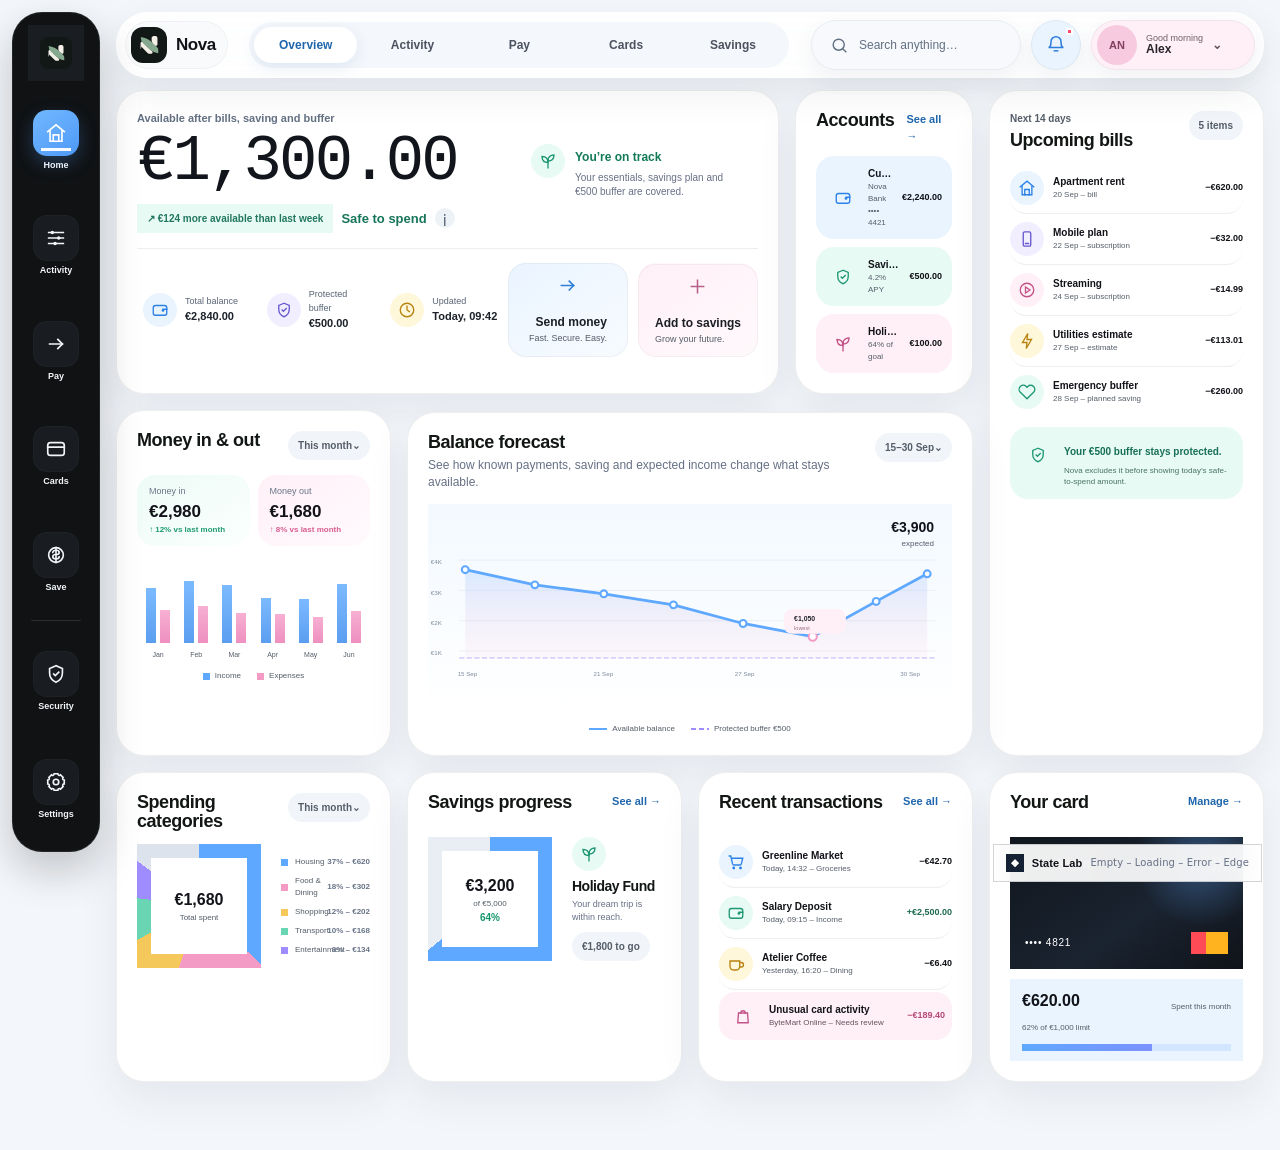
==== app.html @ 6cbe3da4 "refactor: collapse historical Nova foundation runtime" ====
<!doctype html>
<html lang="en">
<head>
  <meta charset="utf-8">
  <meta name="viewport" content="width=device-width, initial-scale=1, viewport-fit=cover">
  <meta name="theme-color" content="#f3f6fa">
  <meta name="description" content="Nova personal banking and money-planning portfolio prototype centered on Money Horizon and safe-to-spend decisions.">
  <title>Nova — Personal Banking & Money Planning</title>
  <link rel="icon" href="assets/nova-mark.svg" type="image/svg+xml">
  <link rel="preload" href="assets/nova-current-renderer.js" as="script">
  <link rel="stylesheet" href="assets/nova-current.css">
  <link rel="stylesheet" href="assets/nova-motion.css?v=20260917-2">
</head>
<body class="product-body">
  <a class="skip-link" href="#main">Skip to main content</a>
  <div id="app" class="app-root">
    <main id="main" class="loading-shell" tabindex="-1">
      <p class="eyebrow">Nova, prototype data</p>
      <h1>Loading your money view…</h1>
      <p>If this message remains visible, open <a href="prototype.html">Prototype index</a>.</p>
    </main>
  </div>
  <noscript><div class="noscript">Nova’s interactive product flow needs JavaScript. The prototype index remains available at <a href="prototype.html">prototype.html</a>.</div></noscript>
  <script>
    (() => {
      'use strict';
      try {
        const screen = new URLSearchParams(location.search).get('screen');
        if (screen === 'card-frozen') localStorage.setItem('nova_card_frozen', 'true');
      } catch {}
    })();
  </script>
  <script src="assets/nova-current-renderer.js" defer></script>
  <script src="assets/nova-motion.js?v=20260917-2" defer></script>
  <script src="assets/nova-current-state.js" defer></script>
  <script src="assets/state-lab-launcher.js" defer></script>
</body>
</html>
---- assets/nova-current.css ----
/* GENERATED BY scripts/p2-1b-consolidate-runtime.mjs
   P2.1B preserves the verified stylesheet cascade while collapsing historical
   foundation links into assets/nova-current.css. Motion remains a separate
   cross-cutting runtime concern. */

/* ===== P2.1B CSS SOURCE: assets/nova.css ===== */
:root {
  --canvas:#f3f0e8;
  --surface:#fffdf8;
  --surface-strong:#ffffff;
  --field:#ebe7dc;
  --field-2:#dfdbd0;
  --ink:#14201b;
  --ink-2:#3f4a45;
  --muted:#5e665f;
  --line:#cfcac0;
  --line-strong:#9e9a91;
  --primary:#205b48;
  --primary-strong:#174737;
  --primary-soft:#dce9e2;
  --safe:#2d755c;
  --safe-soft:#dfece5;
  --committed:#b6782c;
  --committed-strong:#8e5a1c;
  --committed-soft:#f2e5cf;
  --buffer:#66757a;
  --buffer-soft:#e2e8e8;
  --risk:#b24b3e;
  --risk-strong:#8b352c;
  --risk-soft:#f3dfda;
  --success:#2e6a4e;
  --success-soft:#dfece5;
  --info:#3d6873;
  --info-soft:#e1ecef;
  --focus:#1769aa;
  --shadow-float:0 22px 60px rgba(20,32,27,.16);
  --radius-xs:4px;
  --radius-sm:8px;
  --radius:12px;
  --radius-lg:18px;
  --pill:999px;
  --tap:44px;
  --max:1240px;
  --serif:Georgia,"Times New Roman",serif;
  --sans:ui-sans-serif,-apple-system,BlinkMacSystemFont,"Segoe UI",sans-serif;
}

*{box-sizing:border-box}
html{background:var(--canvas);color:var(--ink);font-family:var(--sans);line-height:1.5;text-rendering:optimizeLegibility}
body{margin:0;min-height:100vh;background:var(--canvas);color:var(--ink)}
a{color:inherit;text-underline-offset:.2em}
button,input,select,textarea{font:inherit;color:inherit}
button{cursor:pointer}
button:disabled{cursor:not-allowed}
img,svg{display:block;max-width:100%}
svg{width:1em;height:1em}
::selection{background:var(--primary-soft);color:var(--ink)}

.skip-link{position:fixed;top:8px;left:8px;z-index:1000;transform:translateY(-160%);padding:10px 14px;background:var(--ink);color:#fff;border-radius:var(--radius-sm);font-weight:700}
.skip-link:focus{transform:none}
:focus-visible{outline:3px solid var(--focus);outline-offset:3px}
.sr-only{position:absolute!important;width:1px;height:1px;padding:0;margin:-1px;overflow:hidden;clip:rect(0,0,0,0);white-space:nowrap;border:0}

.eyebrow{margin:0 0 8px;font-size:.72rem;line-height:1.2;letter-spacing:.115em;text-transform:uppercase;font-weight:800;color:var(--muted)}
.meta{font-size:.83rem;color:var(--muted)}
.mono{font-family:"SFMono-Regular",Consolas,"Liberation Mono",monospace;font-size:.86em}
.prototype-label{display:inline-flex;align-items:center;gap:6px;padding:6px 9px;border:1px solid var(--line-strong);border-radius:var(--pill);font-size:.68rem;font-weight:800;letter-spacing:.08em;text-transform:uppercase;color:var(--ink-2);background:transparent;white-space:nowrap}
.prototype-label::before{content:"";width:6px;height:6px;border-radius:50%;background:var(--committed)}

.app-root{min-height:100vh}
.app-shell{min-height:100vh;display:grid;grid-template-columns:1fr;grid-template-rows:auto 1fr auto}
.app-stage{min-width:0}

/* Brand + navigation */
.brand{display:inline-flex;align-items:center;gap:11px;text-decoration:none;color:var(--ink);font-weight:800;letter-spacing:-.02em}
.brand-mark{position:relative;width:34px;height:34px;display:grid;place-items:center;border:1px solid var(--ink);border-radius:50%;background:var(--ink);color:var(--surface);font-family:var(--serif);font-size:1rem;font-weight:600}
.brand-mark::after{content:"";position:absolute;inset:5px;border:1px solid rgba(255,255,255,.34);border-radius:50%}
.mobile-topbar{height:66px;display:flex;align-items:center;justify-content:space-between;padding:0 16px;border-bottom:1px solid var(--line);background:rgba(243,240,232,.96);position:sticky;top:0;z-index:30;backdrop-filter:blur(12px)}
.utility-actions{display:flex;align-items:center;gap:7px}
.icon-btn{width:var(--tap);height:var(--tap);display:grid;place-items:center;border:1px solid transparent;border-radius:50%;background:transparent;color:var(--ink);text-decoration:none;position:relative;transition:background .16s ease,border-color .16s ease,transform .16s ease}
.icon-btn:hover{background:var(--surface);border-color:var(--line)}
.icon-btn:active{transform:scale(.96)}
.icon-btn svg{width:20px;height:20px}
.notification-dot{position:absolute;right:7px;top:7px;width:8px;height:8px;border-radius:50%;background:var(--risk);box-shadow:0 0 0 3px var(--canvas)}
.sidebar{display:none}
.sidebar-account{padding:14px 10px 18px;margin-bottom:12px;border-top:1px solid var(--line);border-bottom:1px solid var(--line)}
.sidebar-account span{display:block;font-size:.72rem;color:var(--muted);text-transform:uppercase;letter-spacing:.08em;font-weight:700}
.sidebar-account strong{display:block;margin-top:3px;font-family:var(--serif);font-size:1.4rem;font-weight:600;font-variant-numeric:tabular-nums}
.side-nav{display:flex;flex-direction:column;gap:3px}
.side-nav a{min-height:46px;display:flex;align-items:center;gap:11px;padding:10px 11px;border-radius:var(--radius-sm);text-decoration:none;color:var(--muted);font-weight:700;transition:background .16s ease,color .16s ease}
.side-nav a:hover{background:rgba(255,255,255,.55);color:var(--ink)}
.side-nav a.active{background:var(--surface);color:var(--ink);box-shadow:inset 3px 0 0 var(--primary)}
.side-nav a svg{width:19px;height:19px;stroke-width:1.85}
.side-bottom{margin-top:auto;padding-top:16px;border-top:1px solid var(--line)}

.bottom-nav{position:fixed;left:0;right:0;bottom:0;z-index:40;display:grid;grid-template-columns:repeat(5,1fr);padding:6px 6px max(7px,env(safe-area-inset-bottom));background:rgba(255,253,248,.97);border-top:1px solid var(--line);backdrop-filter:blur(16px)}
.bottom-nav a{min-height:56px;display:flex;flex-direction:column;align-items:center;justify-content:center;gap:3px;text-decoration:none;color:var(--muted);font-size:.68rem;font-weight:700;border-radius:var(--radius-sm);position:relative}
.bottom-nav a .nav-glyph{height:22px;display:grid;place-items:center}
.bottom-nav a svg{width:20px;height:20px;stroke-width:1.9}
.bottom-nav a.active{color:var(--ink)}
.bottom-nav a.active::after{content:"";position:absolute;bottom:2px;width:18px;height:2px;background:var(--primary)}

/* Shared layout */
.main-wrap{width:min(100%,var(--max));margin:0 auto;padding:22px 16px 108px}
.page-grid{display:grid;grid-template-columns:minmax(0,1fr);gap:28px}
.page-grid.has-context{align-items:start}
.page-heading{display:flex;align-items:flex-end;justify-content:space-between;gap:18px;margin-bottom:26px;padding-bottom:18px;border-bottom:1px solid var(--line)}
.page-heading h1,.page-heading h2{margin:0;font-family:var(--serif);font-weight:600;line-height:.98;letter-spacing:-.02em}
.page-heading h1{font-size:clamp(2.35rem,8vw,4.5rem)}
.page-heading p{max-width:60ch;margin:10px 0 0;color:var(--muted)}
.page-heading .back-link{display:inline-flex;align-items:center;gap:7px;margin-bottom:18px;font-size:.82rem;font-weight:750;text-decoration:none;color:var(--ink-2)}
.page-heading .back-link svg{width:16px;height:16px}
.section{padding:26px 0;border-top:1px solid var(--line)}
.section:first-child{border-top:0;padding-top:0}
.section-head{display:flex;align-items:baseline;justify-content:space-between;gap:14px;margin-bottom:15px}
.section-head h2,.section-head h3{margin:0;line-height:1.1}
.section-head h2{font-family:var(--serif);font-size:1.55rem;font-weight:600;letter-spacing:-.02em}
.section-head h3{font-size:1rem}
.text-link{display:inline-flex;align-items:center;gap:5px;border:0;background:transparent;color:var(--primary-strong);font-weight:750;padding:7px 0;text-decoration:none}
.text-link:hover{text-decoration:underline}
.text-link svg{width:15px;height:15px}
.context-rail{min-width:0}

/* Buttons */
.btn{min-height:var(--tap);display:inline-flex;align-items:center;justify-content:center;gap:8px;border:1px solid transparent;border-radius:var(--radius-sm);padding:11px 15px;font-weight:750;text-decoration:none;transition:transform .14s ease,background .14s ease,border-color .14s ease,color .14s ease}
.btn svg{width:18px;height:18px}
.btn:hover{transform:translateY(-1px)}
.btn:active{transform:translateY(0) scale(.985)}
.btn-primary{background:var(--ink);color:#fff}
.btn-primary:hover{background:#0c1511}
.btn-secondary{background:var(--surface);border-color:var(--line-strong);color:var(--ink)}
.btn-secondary:hover{border-color:var(--ink)}
.btn-risk{background:var(--risk);color:#fff}
.btn-risk:hover{background:var(--risk-strong)}
.btn-quiet{background:transparent;border-color:transparent;color:var(--ink)}
.btn-wide{width:100%}
.btn[aria-busy="true"]::after{content:"";width:14px;height:14px;border:2px solid currentColor;border-right-color:transparent;border-radius:50%;animation:spin .8s linear infinite}
@keyframes spin{to{transform:rotate(360deg)}}

/* Status + callouts */
.status{display:inline-flex;align-items:center;gap:7px;padding:6px 9px;border:1px solid currentColor;border-radius:var(--pill);font-size:.72rem;font-weight:800;line-height:1;white-space:nowrap}
.status::before{content:"";width:6px;height:6px;border-radius:50%;background:currentColor}
.status-success{color:#24573f;background:var(--success-soft)}
.status-pending{color:#73501d;background:var(--committed-soft)}
.status-risk{color:var(--risk-strong);background:var(--risk-soft)}
.status-neutral{color:#455458;background:var(--buffer-soft)}
.status-declined{color:#74463f;background:#eee2df}
.callout{padding:15px 16px;border-left:3px solid var(--info);background:var(--info-soft);border-radius:0 var(--radius-sm) var(--radius-sm) 0}
.callout p{margin:2px 0 0;color:var(--ink-2)}
.callout strong{display:block}
.callout-risk{border-left-color:var(--risk);background:var(--risk-soft)}
.callout-warning{border-left-color:var(--committed);background:var(--committed-soft)}
.callout-success{border-left-color:var(--success);background:var(--success-soft)}

/* Home decision field */
.home-page{padding-top:18px}
.home-kicker{display:flex;align-items:center;justify-content:space-between;gap:14px;padding-bottom:14px;border-bottom:1px solid var(--line)}
.home-kicker time{font-size:.8rem;color:var(--muted);font-weight:650}
.decision-field{padding:28px 0 24px}
.decision-top{display:grid;gap:22px}
.decision-copy h1,.money-amount{margin:8px 0 7px;font-family:var(--serif);font-size:clamp(4rem,18vw,7.5rem);font-weight:600;line-height:.82;letter-spacing:-.045em;font-variant-numeric:tabular-nums}
.decision-copy .decision-label{display:flex;align-items:center;gap:9px;font-weight:800}
.decision-copy .decision-label::before{content:"";width:12px;height:2px;background:var(--safe)}
.money-sub{display:flex;flex-wrap:wrap;gap:7px 16px;margin-top:10px;color:var(--muted);font-size:.87rem}
.decision-actions{display:grid;grid-template-columns:1fr 1fr;gap:8px;align-self:end}
.decision-action{min-height:74px;display:flex;flex-direction:column;align-items:flex-start;justify-content:space-between;gap:7px;padding:12px;border:1px solid var(--line);background:transparent;border-radius:var(--radius-sm);text-decoration:none;font-weight:750}
.decision-action:hover{background:var(--surface);border-color:var(--line-strong)}
.decision-action svg{width:20px;height:20px;color:var(--primary)}
.decision-action small{color:var(--muted);font-weight:600}

/* Money Horizon 2.0 */
.horizon{margin-top:26px;padding:18px 0 0;border-top:2px solid var(--ink)}
.horizon-top{display:flex;align-items:flex-start;justify-content:space-between;gap:16px;margin-bottom:10px}
.horizon-top h2{margin:0;font-family:var(--serif);font-size:1.4rem;font-weight:600;letter-spacing:-.015em}
.horizon-top p{max-width:52ch;margin:4px 0 0;color:var(--muted);font-size:.84rem}
.horizon-range{font-size:.72rem;color:var(--muted);font-weight:700;text-transform:uppercase;letter-spacing:.08em}
.horizon-timeline{position:relative;padding-top:34px}
.horizon-grid{position:absolute;inset:28px 0 20px;pointer-events:none;background:repeating-linear-gradient(90deg,transparent 0,transparent calc(25% - 1px),rgba(20,32,27,.12) calc(25% - 1px),rgba(20,32,27,.12) 25%)}
.horizon-bar{position:relative;z-index:2;height:54px;display:flex;overflow:hidden;border:1px solid var(--ink);background:var(--field);border-radius:var(--radius-xs)}
.horizon-zone{height:100%;display:flex;align-items:center;justify-content:flex-start;padding:0 10px;border-right:1px solid rgba(20,32,27,.65);font-size:.72rem;font-weight:800;white-space:nowrap;overflow:hidden;transition:width .72s cubic-bezier(.2,.75,.2,1)}
.horizon-zone:last-child{border-right:0}
.horizon-zone.safe{background:var(--safe);color:#fff}
.horizon-zone.committed{background:var(--committed);color:var(--ink)}
.horizon-zone.buffer{background:var(--buffer);color:#fff}
.horizon-marker{position:absolute;z-index:3;left:38%;top:7px;transform:translateX(-1px);width:1px;height:82px;background:var(--ink);transition:left .58s cubic-bezier(.2,.75,.2,1)}
.horizon-marker::before{content:"Rent · Sep 20";position:absolute;left:7px;top:-1px;padding:3px 6px;border:1px solid var(--ink);border-radius:var(--radius-xs);background:var(--surface);color:var(--ink);font-size:.66rem;font-weight:800;white-space:nowrap}
.horizon-dates{position:relative;z-index:2;display:grid;grid-template-columns:repeat(5,1fr);margin-top:7px;color:var(--muted);font-size:.65rem;font-weight:650}
.horizon-dates span:nth-child(2),.horizon-dates span:nth-child(3),.horizon-dates span:nth-child(4){text-align:center}
.horizon-dates span:last-child{text-align:right}
.horizon-legend{display:grid;grid-template-columns:1fr;gap:0;margin-top:14px;border-top:1px solid var(--line)}
.horizon-legend>div{display:grid;grid-template-columns:minmax(0,1fr) auto;gap:12px;align-items:center;padding:9px 0;border-bottom:1px solid var(--line);font-size:.82rem}
.legend-key{display:flex;align-items:center;gap:8px;color:var(--ink-2)}
.legend-swatch{width:9px;height:9px;flex:0 0 auto;border-radius:2px}
.horizon-note{margin:11px 0 0;color:var(--muted);font-size:.75rem;line-height:1.45}
.horizon.compact{margin-top:0;padding:15px;border:1px solid var(--line);border-top:2px solid var(--ink);background:var(--surface)}
.horizon.compact .horizon-top p,.horizon.compact .horizon-dates{display:none}
.horizon.compact .horizon-timeline{padding-top:26px}
.horizon.compact .horizon-bar{height:42px}
.horizon.compact .horizon-marker{height:64px;top:2px}
.horizon.compact .horizon-legend{grid-template-columns:1fr}

.attention-strip{display:grid;grid-template-columns:auto minmax(0,1fr) auto;align-items:center;gap:13px;padding:15px 0;border-top:1px solid var(--line);border-bottom:1px solid var(--line);text-decoration:none;transition:background .16s ease}
.attention-strip:hover{background:rgba(178,75,62,.05)}
.attention-mark{width:38px;height:38px;display:grid;place-items:center;border:1px solid var(--risk);border-radius:50%;color:var(--risk-strong)}
.attention-mark svg{width:18px;height:18px}
.attention-strip strong{display:block}
.attention-strip small{display:block;margin-top:2px;color:var(--muted);font-size:.79rem}
.attention-strip .chevron{color:var(--muted)}
.attention-strip .chevron svg{width:18px;height:18px}

/* Ledger lists */
.ledger{border-top:1px solid var(--ink)}
.ledger-row,.list-row{display:grid;grid-template-columns:auto minmax(0,1fr) auto;align-items:center;gap:12px;min-height:68px;padding:11px 0;border-bottom:1px solid var(--line);text-decoration:none;background:transparent}
.ledger-row:hover,.list-row:hover{background:rgba(255,255,255,.38)}
.ledger-date{width:46px;align-self:start;padding-top:4px;font-size:.66rem;color:var(--muted);font-weight:700;text-transform:uppercase;letter-spacing:.06em}
.list-icon{width:39px;height:39px;display:grid;place-items:center;border:1px solid var(--line);border-radius:50%;background:var(--surface);color:var(--ink-2)}
.list-icon svg{width:17px;height:17px}
.list-title{font-weight:750;line-height:1.25}
.list-sub{margin-top:3px;color:var(--muted);font-size:.78rem}
.list-value{text-align:right;font-weight:800;font-variant-numeric:tabular-nums}
.list-value small{display:block;margin-top:2px;color:var(--muted);font-size:.67rem;font-weight:650}
.list-row.is-risk,.ledger-row.is-risk{background:linear-gradient(90deg,transparent 0,rgba(178,75,62,.075) 100%)}
.list-row.is-risk .list-icon,.ledger-row.is-risk .list-icon{border-color:#d59c95;background:var(--risk-soft);color:var(--risk-strong)}
.list{display:flex;flex-direction:column;border-top:1px solid var(--ink)}

.upcoming-list{border-top:1px solid var(--ink)}
.upcoming-row{display:grid;grid-template-columns:56px minmax(0,1fr) auto;gap:12px;align-items:center;padding:13px 0;border-bottom:1px solid var(--line)}
.upcoming-date{text-align:center;border-right:1px solid var(--line);font-size:.68rem;color:var(--muted);font-weight:800;text-transform:uppercase;line-height:1.1}
.upcoming-date strong{display:block;margin-top:3px;font-family:var(--serif);font-size:1.5rem;color:var(--ink);font-weight:600}
.upcoming-copy strong{display:block}
.upcoming-copy span{display:block;margin-top:2px;color:var(--muted);font-size:.78rem}
.upcoming-amount{text-align:right;font-weight:800;font-variant-numeric:tabular-nums}
.upcoming-amount small{display:block;color:var(--muted);font-size:.66rem;font-weight:600}

/* Goal / progress */
.progress-wrap{display:grid;gap:9px}
.progress-meta{display:flex;justify-content:space-between;gap:12px;align-items:baseline}
.progress-meta strong{font-family:var(--serif);font-size:1.25rem}
.progress{height:7px;background:var(--field-2);overflow:hidden;border-radius:var(--pill)}
.progress>span{display:block;height:100%;background:var(--primary);border-radius:inherit;transition:width .55s cubic-bezier(.2,.75,.2,1)}
.progress-caption{color:var(--muted);font-size:.78rem}
.goal-strip{display:grid;grid-template-columns:1fr auto;gap:14px;align-items:end;padding:18px 0;border-top:2px solid var(--ink);border-bottom:1px solid var(--line)}
.goal-strip h3{margin:0;font-family:var(--serif);font-size:1.55rem}
.goal-strip .goal-percent{font-family:var(--serif);font-size:2.25rem;line-height:1;font-weight:600}

/* Insight rail */
.context-panel{padding:18px 0;border-top:2px solid var(--ink)}
.context-panel h2{margin:0 0 10px;font-family:var(--serif);font-size:1.35rem}
.insight-line{padding:14px 0;border-bottom:1px solid var(--line)}
.insight-line strong{display:block}
.insight-line p{margin:4px 0 0;color:var(--muted);font-size:.82rem}
.pulse-bars{display:flex;align-items:flex-end;gap:7px;height:76px;margin:16px 0 8px;padding-bottom:6px;border-bottom:1px solid var(--line)}
.pulse-bars span{flex:1;min-width:8px;background:var(--field-2);border-radius:2px 2px 0 0}
.pulse-bars span.current{background:var(--primary)}
.pulse-caption{display:flex;justify-content:space-between;gap:12px;color:var(--muted);font-size:.72rem}

/* Activity */
.activity-header{padding-bottom:22px;border-bottom:1px solid var(--line)}
.activity-heading-row{display:flex;align-items:flex-end;justify-content:space-between;gap:16px}
.activity-heading-row h1{margin:4px 0 0;font-family:var(--serif);font-size:clamp(3rem,12vw,5.5rem);font-weight:600;line-height:.9;letter-spacing:-.035em}
.cashflow-strip{display:grid;grid-template-columns:repeat(3,1fr);margin-top:22px;border-top:1px solid var(--ink);border-bottom:1px solid var(--line)}
.cashflow-item{padding:11px 9px 11px 0;border-right:1px solid var(--line)}
.cashflow-item:last-child{border-right:0;padding-left:10px}
.cashflow-item:nth-child(2){padding-left:10px}
.cashflow-item span{display:block;color:var(--muted);font-size:.69rem;text-transform:uppercase;letter-spacing:.07em;font-weight:700}
.cashflow-item strong{display:block;margin-top:4px;font-family:var(--serif);font-size:1.08rem;font-variant-numeric:tabular-nums}
.ledger-toolbar{display:grid;gap:10px;padding:18px 0;border-bottom:1px solid var(--line)}
.search-wrap{position:relative}
.search-wrap .search-icon{position:absolute;left:13px;top:50%;transform:translateY(-50%);color:var(--muted);pointer-events:none}
.search-wrap .search-icon svg{width:17px;height:17px}
.search-wrap input{padding-left:40px}
.filter-row{display:flex;gap:7px;overflow:auto;padding:2px 2px 4px;scrollbar-width:none}
.filter-row::-webkit-scrollbar{display:none}
.chip{min-height:38px;padding:7px 11px;border:1px solid var(--line-strong);border-radius:var(--pill);background:transparent;font-size:.78rem;font-weight:750;white-space:nowrap}
.chip:hover{background:var(--surface)}
.chip[aria-pressed="true"],.chip.active{background:var(--ink);border-color:var(--ink);color:#fff}

/* Transaction detail / dossier */
.dossier-hero{padding-bottom:24px;border-bottom:1px solid var(--line)}
.dossier-topline{display:flex;align-items:center;justify-content:space-between;gap:12px;margin-bottom:26px}
.dossier-main{display:grid;gap:20px}
.dossier-title{margin:0;font-family:var(--serif);font-size:clamp(2.6rem,10vw,5.2rem);font-weight:600;line-height:.9;letter-spacing:-.03em}
.dossier-amount{margin:8px 0 0;font-family:var(--serif);font-size:clamp(3.5rem,14vw,6.4rem);font-weight:600;line-height:.86;letter-spacing:-.04em;font-variant-numeric:tabular-nums}
.dossier-meta{display:flex;flex-wrap:wrap;gap:8px 14px;margin-top:12px;color:var(--muted);font-size:.8rem}
.risk-reasons{display:flex;flex-wrap:wrap;gap:7px;margin-top:14px}
.risk-chip{display:inline-flex;align-items:center;gap:7px;padding:7px 9px;border:1px solid #d79b94;border-radius:var(--pill);background:var(--risk-soft);color:var(--risk-strong);font-size:.74rem;font-weight:800}
.risk-chip::before{content:"";width:6px;height:6px;border-radius:50%;background:var(--risk)}
.dossier-layout{display:grid;gap:26px;padding-top:24px}
.evidence-panel{padding:18px;border:1px solid var(--line);border-top:2px solid var(--risk);background:var(--surface)}
.evidence-panel h2{margin:0;font-family:var(--serif);font-size:1.45rem}
.evidence-panel p{margin:7px 0 0;color:var(--ink-2)}
.detail-grid{display:grid;grid-template-columns:1fr;gap:0;margin:0}
.detail-row{display:grid;grid-template-columns:minmax(106px,.8fr) minmax(0,1.45fr);gap:16px;padding:13px 0;border-bottom:1px solid var(--line)}
.detail-row:first-child{border-top:1px solid var(--ink)}
.detail-row dt{color:var(--muted);font-size:.82rem}
.detail-row dd{margin:0;text-align:right;font-weight:700;min-width:0;overflow-wrap:anywhere}
.protection-band{padding-top:22px;border-top:2px solid var(--ink)}
.protection-band h2{margin:0;font-family:var(--serif);font-size:1.5rem}
.protection-band>p{max-width:62ch;color:var(--muted)}
.action-stack{display:grid;grid-template-columns:1fr;gap:9px;margin-top:18px}

/* Card */
.card-grid{display:grid;gap:28px}
.card-object{position:relative;min-height:220px;padding:20px;border-radius:20px;background:#17211d;color:#f7f4eb;overflow:hidden;isolation:isolate;border:1px solid #0c1410}
.card-object::before{content:"";position:absolute;z-index:-1;inset:0;background:linear-gradient(130deg,rgba(255,255,255,.03),transparent 45%),repeating-linear-gradient(0deg,transparent 0,transparent 31px,rgba(255,255,255,.08) 31px,rgba(255,255,255,.08) 32px)}
.card-object::after{content:"";position:absolute;z-index:-1;left:-8%;right:-8%;top:56%;height:1px;background:#9bbb9f;transform:rotate(-7deg);opacity:.8}
.card-object.frozen{background:#3c4541;filter:saturate(.65)}
.card-object.restricted{background:#4e3f3a}
.card-top{display:flex;justify-content:space-between;align-items:center}
.card-brand{font-family:var(--serif);font-size:1.15rem;font-weight:600;letter-spacing:.02em}
.card-chip{width:38px;height:28px;border:1px solid rgba(20,32,27,.4);border-radius:5px;background:#d5c69d;position:relative}
.card-chip::before,.card-chip::after{content:"";position:absolute;background:rgba(20,32,27,.25)}
.card-chip::before{left:50%;top:0;bottom:0;width:1px}
.card-chip::after{top:50%;left:0;right:0;height:1px}
.card-number{margin:52px 0 16px;font-family:var(--serif);font-size:1.35rem;letter-spacing:.085em;font-variant-numeric:tabular-nums}
.card-bottom{display:flex;justify-content:space-between;gap:20px;align-items:flex-end}
.card-bottom small{display:block;color:rgba(247,244,235,.66);font-size:.62rem;text-transform:uppercase;letter-spacing:.08em}
.card-state{display:flex;align-items:center;justify-content:space-between;gap:10px;margin-top:12px}
.card-quick{padding-top:18px;border-top:2px solid var(--ink)}
.card-quick h2{margin:0;font-family:var(--serif);font-size:1.55rem}
.card-quick>p{color:var(--muted)}
.control-list{border-top:1px solid var(--ink)}
.control-row{display:grid;grid-template-columns:minmax(0,1fr) auto;gap:16px;align-items:center;padding:15px 0;border-bottom:1px solid var(--line)}
.control-row strong{display:block}
.control-row p{margin:3px 0 0;color:var(--muted);font-size:.8rem}
.switch{position:relative;width:50px;height:29px}
.switch input{position:absolute;opacity:0;pointer-events:none}
.switch span{position:absolute;inset:0;border:1px solid var(--line-strong);border-radius:var(--pill);background:var(--field-2);transition:background .18s ease,border-color .18s ease}
.switch span::after{content:"";position:absolute;width:21px;height:21px;left:3px;top:3px;border-radius:50%;background:#fff;border:1px solid rgba(20,32,27,.15);transition:transform .18s ease}
.switch input:checked+span{background:var(--primary);border-color:var(--primary)}
.switch input:checked+span::after{transform:translateX(21px)}
.switch input:focus-visible+span{outline:3px solid var(--focus);outline-offset:3px}

/* Forms */
.field{display:grid;gap:7px;margin-bottom:16px}
.field label{font-size:.85rem;font-weight:800}
.field-hint{font-size:.78rem;color:var(--muted)}
.field-error{font-size:.78rem;color:var(--risk-strong);font-weight:750}
.field-success{font-size:.78rem;color:var(--success);font-weight:750}
.input,.select,.textarea{width:100%;min-height:48px;padding:11px 12px;border:1px solid var(--line-strong);border-radius:var(--radius-sm);background:var(--surface);transition:border-color .16s ease,box-shadow .16s ease,background .16s ease}
.textarea{min-height:98px;resize:vertical}
.input:hover,.select:hover,.textarea:hover{border-color:#777d78}
.input:focus,.select:focus,.textarea:focus{border-color:var(--focus);box-shadow:0 0 0 3px rgba(23,105,170,.13);outline:0}
.input[aria-invalid="true"]{border-color:var(--risk);background:var(--risk-soft)}
.amount-field{position:relative}
.amount-field .currency-prefix{position:absolute;left:16px;top:50%;transform:translateY(-50%);font-family:var(--serif);font-size:2rem;font-weight:600}
.amount-input{height:84px;padding-left:54px;font-family:var(--serif);font-size:3.5rem;font-weight:600;letter-spacing:-.035em;font-variant-numeric:tabular-nums}
.recipient-card{display:flex;align-items:center;gap:13px;padding:13px 0;border-top:1px solid var(--ink);border-bottom:1px solid var(--line);text-decoration:none}
.recipient-card+.recipient-card{border-top:0}
.avatar{width:44px;height:44px;display:grid;place-items:center;border:1px solid var(--line-strong);border-radius:50%;background:var(--primary-soft);color:var(--primary-strong);font-weight:800;flex:0 0 auto}
.recipient-card strong{display:block}
.recipient-card span span{display:block;margin-top:2px;color:var(--muted);font-size:.78rem}

/* Focus task canvas / transfer */
.task-shell{width:min(100%,1060px);margin:0 auto}
.task-progress{display:grid;grid-template-columns:repeat(4,1fr);gap:7px;margin:0 0 26px}
.stepper{display:grid;grid-template-columns:repeat(4,1fr);gap:6px;margin:0 0 8px}
.stepper span{height:4px;background:var(--field-2);border-radius:var(--pill)}
.stepper span.done{background:var(--primary)}
.step-labels{display:grid;grid-template-columns:repeat(4,1fr);gap:6px;margin-bottom:24px;color:var(--muted);font-size:.64rem;font-weight:700}
.step-labels span:nth-child(2),.step-labels span:nth-child(3){text-align:center}
.step-labels span:last-child{text-align:right}
.transfer-grid{display:grid;gap:28px}
.task-panel{padding:18px 0;border-top:2px solid var(--ink)}
.task-panel h2{margin:0 0 14px;font-family:var(--serif);font-size:1.55rem}
.review-list{border-top:1px solid var(--ink)}
.review-row{display:flex;justify-content:space-between;gap:18px;padding:13px 0;border-bottom:1px solid var(--line)}
.review-row span:first-child{color:var(--muted)}
.review-row strong{text-align:right}
.review-total strong{font-family:var(--serif);font-size:1.75rem;font-weight:600}
.impact-panel{align-self:start;padding:16px;border:1px solid var(--line);border-top:2px solid var(--ink);background:var(--surface)}
.impact-panel h2{margin:0;font-family:var(--serif);font-size:1.35rem}
.impact-panel p{color:var(--muted);font-size:.82rem}

/* Savings */
.goal-hero{padding-bottom:24px;border-bottom:1px solid var(--line)}
.goal-topline{display:flex;align-items:center;justify-content:space-between;gap:14px}
.goal-hero h1{margin:14px 0 6px;font-family:var(--serif);font-size:clamp(3rem,13vw,6rem);font-weight:600;line-height:.9;letter-spacing:-.035em}
.goal-amount{font-family:var(--serif);font-size:clamp(3.5rem,15vw,6.8rem);font-weight:600;line-height:.86;letter-spacing:-.04em;font-variant-numeric:tabular-nums}
.goal-timeline{position:relative;margin-top:24px;padding:22px 0 0}
.goal-timeline::before{content:"";position:absolute;left:0;right:0;top:34px;height:2px;background:var(--field-2)}
.goal-timeline-fill{position:absolute;left:0;top:34px;height:2px;width:62%;background:var(--primary)}
.goal-timeline-points{position:relative;display:flex;justify-content:space-between}
.goal-point{display:grid;gap:8px;max-width:110px;font-size:.7rem;color:var(--muted)}
.goal-point::before{content:"";width:10px;height:10px;border:2px solid var(--surface);border-radius:50%;background:var(--primary);box-shadow:0 0 0 1px var(--primary)}
.goal-point:last-child{text-align:right;justify-items:end}
.goal-point.future::before{background:var(--surface);box-shadow:0 0 0 1px var(--line-strong)}
.goal-ledger{display:grid;gap:0;border-top:1px solid var(--ink)}
.goal-ledger-row{display:grid;grid-template-columns:1fr auto;gap:16px;padding:13px 0;border-bottom:1px solid var(--line)}
.goal-ledger-row span{color:var(--muted)}
.goal-ledger-row strong{text-align:right}

/* Subscription / notification inbox */
.recurring-total{display:flex;align-items:flex-end;justify-content:space-between;gap:16px;padding:18px 0;border-top:2px solid var(--ink);border-bottom:1px solid var(--line)}
.recurring-total strong{font-family:var(--serif);font-size:2.4rem;font-weight:600}
.notification-group{margin-bottom:26px}
.notification-group-title{display:flex;align-items:center;justify-content:space-between;gap:12px;margin-bottom:8px}
.notification-group-title h2{margin:0;font-family:var(--serif);font-size:1.35rem}

/* Security */
.security-summary{display:grid;gap:14px;padding:18px 0;border-top:2px solid var(--ink);border-bottom:1px solid var(--line)}
.security-summary h2{margin:0;font-family:var(--serif);font-size:1.55rem}
.security-state{display:flex;align-items:center;gap:10px;color:var(--success);font-weight:800}
.security-state svg{width:20px;height:20px}

/* Onboarding */
.onboarding-hero{min-height:calc(100vh - 130px);display:grid;gap:34px;align-content:space-between;padding:26px 0}
.onboarding-copy h1{max-width:12ch;margin:14px 0 18px;font-family:var(--serif);font-size:clamp(3.7rem,16vw,7.4rem);font-weight:600;line-height:.84;letter-spacing:-.045em}
.onboarding-copy p{max-width:54ch;color:var(--ink-2);font-size:1rem}
.onboarding-art{position:relative;min-height:230px;border-top:2px solid var(--ink);border-bottom:1px solid var(--line);overflow:hidden}
.onboarding-horizon{position:absolute;left:0;right:0;top:50%;height:78px;display:grid;grid-template-columns:46fr 37fr 17fr;border:1px solid var(--ink);transform:translateY(-50%)}
.onboarding-horizon span:nth-child(1){background:var(--safe)}
.onboarding-horizon span:nth-child(2){background:var(--committed)}
.onboarding-horizon span:nth-child(3){background:var(--buffer)}
.onboarding-art::before{content:"NOW";position:absolute;left:0;top:32px;font-size:.68rem;font-weight:800;color:var(--muted);letter-spacing:.08em}
.onboarding-art::after{content:"NEXT PAYDAY · SEP 30";position:absolute;right:0;bottom:32px;font-size:.68rem;font-weight:800;color:var(--muted);letter-spacing:.08em}

/* KYC */
.kyc-layout{display:grid;gap:26px}
.kyc-spine{padding:16px 0;border-top:2px solid var(--ink)}
.kyc-spine h2{margin:0;font-family:var(--serif);font-size:1.4rem}
.kyc-spine ol{list-style:none;padding:0;margin:14px 0 0}
.kyc-spine li{position:relative;padding:9px 0 9px 28px;color:var(--muted);font-size:.82rem}
.kyc-spine li::before{content:"";position:absolute;left:4px;top:15px;width:8px;height:8px;border:1px solid var(--line-strong);border-radius:50%;background:var(--surface)}
.kyc-spine li.done{color:var(--ink);font-weight:700}
.kyc-spine li.done::before{background:var(--primary);border-color:var(--primary)}
.kyc-spine li+li::after{content:"";position:absolute;left:8px;top:-7px;width:1px;height:17px;background:var(--line)}
.document-sheet{padding:18px;border:1px solid var(--line);border-top:2px solid var(--ink);background:var(--surface)}
.document-sheet h2{margin:0;font-family:var(--serif);font-size:1.6rem}
.document-sheet>p{color:var(--muted)}
.kyc-capture{display:grid;place-items:center;min-height:270px;padding:20px;background:linear-gradient(135deg,var(--field),#f3efe5);border:1px solid var(--line)}
.capture-frame{width:min(100%,430px);aspect-ratio:1.58/1;border:1px solid var(--ink);display:grid;place-items:center;padding:24px;text-align:center;position:relative;background:rgba(255,253,248,.55)}
.capture-frame::before,.capture-frame::after{content:"";position:absolute;width:28px;height:28px;border-color:var(--primary);border-style:solid}
.capture-frame::before{left:-1px;top:-1px;border-width:3px 0 0 3px}
.capture-frame::after{right:-1px;bottom:-1px;border-width:0 3px 3px 0}
.capture-frame p{margin:6px 0 0;color:var(--muted);font-size:.82rem}

/* Receipt / success / error */
.receipt{max-width:640px;margin:0 auto;padding:34px 0 50px;text-align:center}
.receipt-mark{width:64px;height:64px;display:grid;place-items:center;margin:0 auto 18px;border:1px solid var(--success);border-radius:50%;background:var(--success-soft);color:var(--success)}
.receipt-mark svg{width:28px;height:28px}
.receipt h1{margin:0 0 9px;font-family:var(--serif);font-size:clamp(2.7rem,10vw,5rem);font-weight:600;line-height:.92;letter-spacing:-.03em}
.receipt>p{max-width:44ch;margin:0 auto 24px;color:var(--muted)}
.receipt-sheet{margin:0 auto;padding:18px;border:1px solid var(--line);border-top:2px solid var(--ink);background:var(--surface);text-align:left}
.empty-state{max-width:640px;margin:0 auto;padding:40px 0 60px;text-align:center}
.empty-state .empty-mark{width:58px;height:58px;display:grid;place-items:center;margin:0 auto 16px;border:1px solid var(--risk);border-radius:50%;background:var(--risk-soft);color:var(--risk)}
.empty-state h1{margin:0 0 8px;font-family:var(--serif);font-size:clamp(2.5rem,10vw,4.8rem);font-weight:600;line-height:.95}
.empty-state p{max-width:44ch;margin:0 auto;color:var(--muted)}

/* Offline / dialog / toast */
.offline-banner{position:sticky;top:66px;z-index:28;padding:10px 16px;background:var(--ink);color:#fff;text-align:center;font-size:.8rem;font-weight:750}
.dialog-backdrop{position:fixed;inset:0;z-index:100;display:grid;place-items:end center;padding:12px;background:rgba(10,18,14,.48)}
.dialog{width:min(100%,520px);padding:20px;border:1px solid var(--line);border-top:3px solid var(--ink);border-radius:var(--radius-lg) var(--radius-lg) var(--radius-sm) var(--radius-sm);background:var(--surface);box-shadow:var(--shadow-float)}
.dialog h2{margin:0 0 8px;font-family:var(--serif);font-size:1.7rem;font-weight:600;line-height:1}
.dialog p{color:var(--ink-2)}
.dialog-list{list-style:none;padding:0;margin:14px 0 0;border-top:1px solid var(--line)}
.dialog-list li{position:relative;padding:9px 0 9px 22px;border-bottom:1px solid var(--line);font-size:.84rem}
.dialog-list li::before{content:"—";position:absolute;left:0;color:var(--muted)}
.dialog-actions{display:grid;gap:8px;margin-top:18px}
.toast{position:fixed;z-index:120;left:50%;bottom:90px;transform:translateX(-50%);width:min(calc(100% - 28px),440px);padding:12px 14px;border-radius:var(--radius-sm);background:var(--ink);color:#fff;box-shadow:var(--shadow-float);font-size:.83rem;font-weight:700}

/* Loading */
.loading-shell{min-height:100vh;display:grid;place-content:center;padding:24px;text-align:center}
.loading-shell h1{margin:0 0 10px;font-family:var(--serif);font-size:clamp(2.5rem,10vw,4.5rem);font-weight:600;letter-spacing:-.03em}
.noscript{margin:20px;padding:18px;border-left:3px solid var(--risk);background:var(--risk-soft)}
.skeleton{display:grid;gap:10px}
.skeleton span{height:13px;background:linear-gradient(90deg,var(--field),#faf8f2,var(--field));background-size:200% 100%;border-radius:4px;animation:skeleton 1.2s ease-in-out infinite}
.skeleton span:nth-child(2){width:76%}.skeleton span:nth-child(3){width:58%}
@keyframes skeleton{to{background-position:-200% 0}}

/* Evidence pages */
.evidence-body{background:var(--canvas)}
.evidence-shell{width:min(100% - 28px,1320px);margin:0 auto;padding:20px 0 72px}
.evidence-nav{display:flex;align-items:center;justify-content:space-between;gap:18px;padding:12px 0 20px;border-bottom:1px solid var(--line);margin-bottom:36px}
.evidence-nav-links{display:flex;gap:4px;flex-wrap:wrap}
.evidence-nav a{padding:8px 10px;border-radius:var(--radius-sm);font-size:.77rem;font-weight:750;text-decoration:none}
.evidence-nav a:hover,.evidence-nav a[aria-current="page"]{background:var(--surface)}
.evidence-hero{display:grid;grid-template-columns:1fr;gap:24px;margin-bottom:46px}
.evidence-hero h1{margin:8px 0 16px;font-family:var(--serif);font-size:clamp(3.2rem,10vw,7rem);font-weight:600;line-height:.88;letter-spacing:-.04em}
.evidence-hero p{max-width:66ch;color:var(--ink-2);font-size:1rem}
.evidence-kicker{color:var(--primary-strong);font-weight:800}
.evidence-section{padding:34px 0;border-top:1px solid var(--line)}
.evidence-section h2{margin:0 0 18px;font-family:var(--serif);font-size:clamp(1.8rem,5vw,3rem);font-weight:600;letter-spacing:-.025em}
.evidence-grid{display:grid;grid-template-columns:1fr;gap:14px}
.specimen{padding:17px;border:1px solid var(--line);border-top:2px solid var(--ink);border-radius:var(--radius-xs);background:var(--surface)}
.specimen h3{margin:0 0 8px;font-size:.95rem}
.specimen p{margin:0;color:var(--muted);font-size:.83rem}
.token-row{display:grid;grid-template-columns:repeat(2,1fr);gap:8px}
.swatch{min-height:92px;display:flex;align-items:flex-end;padding:10px;border:1px solid rgba(20,32,27,.18);border-radius:var(--radius-xs);font-size:.75rem;font-weight:800}
.swatch.dark{color:#fff}
.type-sample{padding:14px 0;border-bottom:1px solid var(--line)}
.type-sample:last-child{border-bottom:0}
.type-display{font-family:var(--serif);font-size:clamp(3.4rem,9vw,7rem);line-height:.85;font-weight:600;letter-spacing:-.04em}
.type-title{font-family:var(--serif);font-size:2.15rem;font-weight:600;line-height:1}
.type-body{max-width:66ch;font-size:1rem}
.spacing-scale{display:flex;align-items:flex-end;gap:14px;min-height:140px;overflow:auto}
.space-bar{min-width:44px;display:grid;place-items:end center;padding-bottom:5px;border:1px solid var(--line);background:var(--primary-soft);font-size:.68rem;font-weight:800}
.component-demo{display:flex;flex-wrap:wrap;align-items:center;gap:9px}
.state-grid{display:grid;grid-template-columns:1fr;gap:12px}
.state-cell{min-height:126px;padding:14px;border:1px solid var(--line);border-radius:var(--radius-xs);background:var(--surface)}
.state-cell .state-name{margin-bottom:12px;color:var(--muted);font-size:.68rem;font-weight:800;letter-spacing:.08em;text-transform:uppercase}
.forced-hover{transform:translateY(-1px);border-color:var(--ink)!important}.forced-pressed{transform:scale(.985)}.forced-focus{outline:3px solid var(--focus);outline-offset:3px}.forced-disabled{opacity:.45;pointer-events:none}
.transaction-state{display:grid;grid-template-columns:auto 1fr auto;gap:9px;align-items:center;padding:10px 0}
.mini-card{min-height:130px;padding:16px;border-radius:14px;background:var(--ink);color:#fff}
.mini-card.frozen{background:#45504b}.mini-card.restricted{background:#5c4942}
.sitemap-grid{display:grid;grid-template-columns:1fr;gap:12px}
.site-node{padding:14px;border:1px solid var(--line);border-top:2px solid var(--ink);border-radius:var(--radius-xs);background:var(--surface)}
.site-node strong{display:block}.site-node ul{margin:10px 0 0;padding-left:18px;color:var(--ink-2)}
.flow-board{display:grid;gap:12px}
.flow-track{display:flex;align-items:stretch;gap:7px;overflow-x:auto;padding-bottom:7px}
.flow-node{min-width:160px;padding:12px;border:1px solid var(--line);border-radius:var(--radius-xs);background:var(--surface)}
.flow-node strong{display:block;margin-bottom:4px}.flow-node span{font-size:.76rem;color:var(--muted)}
.flow-arrow{align-self:center;color:var(--muted);font-weight:900}.flow-node.error{border-color:#d39b94;background:var(--risk-soft)}.flow-node.success{border-color:#95bca9;background:var(--safe-soft)}
.prototype-grid{display:grid;grid-template-columns:1fr;gap:14px}
.launch-card{display:flex;flex-direction:column;justify-content:space-between;min-height:210px;padding:17px;border:1px solid var(--line);border-top:2px solid var(--ink);border-radius:var(--radius-xs);background:var(--surface);text-decoration:none;transition:transform .16s ease,border-color .16s ease}
.launch-card:hover{transform:translateY(-2px);border-color:var(--ink)}
.launch-card strong{font-family:var(--serif);font-size:1.35rem}.launch-card p{color:var(--muted)}.launch-card .launch-link{font-weight:800;color:var(--primary-strong)}

@media (min-width:680px){
  .main-wrap{padding-inline:28px}
  .decision-top{grid-template-columns:minmax(0,1fr) minmax(230px,.42fr);align-items:end}
  .decision-actions{grid-template-columns:1fr 1fr}
  .horizon-legend{grid-template-columns:repeat(3,1fr);border-bottom:1px solid var(--line)}
  .horizon-legend>div{padding:10px 12px;border-right:1px solid var(--line);border-bottom:0}
  .horizon-legend>div:first-child{padding-left:0}.horizon-legend>div:last-child{border-right:0;padding-right:0}
  .action-stack{grid-template-columns:repeat(2,minmax(0,1fr))}
  .dialog-backdrop{place-items:center}.dialog{border-radius:var(--radius-lg)}
  .dossier-main{grid-template-columns:minmax(0,1fr) auto;align-items:end}.dossier-amount{text-align:right}
  .cashflow-item strong{font-size:1.3rem}
  .kyc-layout{grid-template-columns:210px minmax(0,1fr);align-items:start}
  .evidence-grid{grid-template-columns:repeat(2,minmax(0,1fr))}.token-row{grid-template-columns:repeat(4,1fr)}.state-grid{grid-template-columns:repeat(2,minmax(0,1fr))}.sitemap-grid{grid-template-columns:repeat(2,minmax(0,1fr))}.prototype-grid{grid-template-columns:repeat(2,minmax(0,1fr))}
}

@media (min-width:960px){
  .app-shell{grid-template-columns:216px minmax(0,1fr);grid-template-rows:1fr}
  .mobile-topbar,.bottom-nav{display:none}
  .sidebar{display:flex;flex-direction:column;position:sticky;top:0;height:100vh;padding:22px 14px;background:#ece9e0;border-right:1px solid var(--line)}
  .sidebar .brand{padding:2px 8px 19px}
  .main-wrap{width:min(100%,1180px);padding:34px 38px 70px}
  .page-grid.has-context{grid-template-columns:minmax(0,1fr) 300px;gap:42px}
  .context-rail{position:sticky;top:34px}
  .decision-field{padding-top:34px}
  .decision-copy h1,.money-amount{font-size:6.4rem}
  .horizon-bar{height:62px}.horizon-marker{height:90px}.horizon-timeline{padding-top:38px}
  .dossier-layout{grid-template-columns:minmax(0,1fr) minmax(340px,.72fr);gap:42px}.evidence-panel{align-self:start;position:sticky;top:34px}
  .card-grid{grid-template-columns:minmax(0,1fr) minmax(350px,.92fr);align-items:start;gap:42px}.card-object{min-height:250px;padding:24px}.card-number{margin-top:68px;font-size:1.55rem}
  .transfer-grid{grid-template-columns:minmax(0,1fr) 340px;gap:42px}.impact-panel{position:sticky;top:34px}
  .activity-header{padding-top:8px}.ledger-toolbar{grid-template-columns:minmax(260px,.8fr) 1.2fr;align-items:center}.filter-row{justify-content:flex-end}
  .onboarding-hero{grid-template-columns:minmax(0,1.1fr) minmax(360px,.9fr);grid-template-rows:auto auto;align-items:center;min-height:calc(100vh - 72px)}.onboarding-copy{grid-row:1/3}.onboarding-art{min-height:420px}.onboarding-actions{align-self:end}
  .evidence-shell{width:min(100% - 56px,1320px);padding-top:28px}.evidence-hero{grid-template-columns:minmax(0,1.35fr) minmax(300px,.65fr);align-items:end}.evidence-grid.three{grid-template-columns:repeat(3,minmax(0,1fr))}.state-grid{grid-template-columns:repeat(3,minmax(0,1fr))}.sitemap-grid{grid-template-columns:repeat(3,minmax(0,1fr))}.prototype-grid{grid-template-columns:repeat(3,minmax(0,1fr))}
}

@media (min-width:1200px){
  .app-shell{grid-template-columns:224px minmax(0,1fr)}
  .main-wrap{padding-inline:48px}
  .decision-copy h1,.money-amount{font-size:7rem}
}

@media (max-width:479px){
  .main-wrap{padding-inline:14px}
  .decision-copy h1,.money-amount{font-size:4.55rem}
  .decision-actions{grid-template-columns:1fr 1fr}
  .decision-action{min-height:68px}
  .horizon-top p{display:none}
  .horizon-marker::before{content:"Rent · 20 Sep"}
  .horizon-bar{height:48px}.horizon-zone{padding-inline:7px;font-size:.66rem}
  .horizon-dates{font-size:.58rem}
  .page-heading{align-items:flex-start}.page-heading .prototype-label{margin-top:3px}
  .cashflow-strip{grid-template-columns:1fr 1fr}.cashflow-item:nth-child(3){grid-column:1/-1;border-top:1px solid var(--line);border-right:0;padding-left:0}
  .activity-heading-row{align-items:flex-start;flex-direction:column}.activity-heading-row .prototype-label{align-self:flex-start}
  .amount-input{font-size:3rem}
  .dossier-title{font-size:3rem}.dossier-amount{font-size:4rem}
  .onboarding-copy h1{font-size:4.15rem}
}

@media (prefers-reduced-motion:reduce){
  *,*::before,*::after{scroll-behavior:auto!important;animation-duration:.001ms!important;animation-iteration-count:1!important;transition-duration:.001ms!important}
}
/* ===== END P2.1B CSS SOURCE: assets/nova.css ===== */

/* ===== P2.1B CSS SOURCE: assets/accessibility.css ===== */
/* Accessibility helpers */
.sr-only{position:absolute!important;width:1px!important;height:1px!important;padding:0!important;margin:-1px!important;overflow:hidden!important;clip:rect(0,0,0,0)!important;white-space:nowrap!important;border:0!important}
.skip-link{position:fixed;left:16px;top:12px;z-index:9999;transform:translateY(-180%);padding:10px 14px;background:#111318;color:#fff;border-radius:12px;text-decoration:none;font:700 13px/1.2 -apple-system,BlinkMacSystemFont,"Segoe UI",sans-serif}
.skip-link:focus{transform:none}

/* Keyboard evidence baseline: every interactive product control must keep a
   visible focus indicator even when later visual layers change shadows/borders. */
html body.product-body :is(a,button,input,select,textarea,[tabindex]):focus-visible,
html body.evidence-body :is(a,button,input,select,textarea,[tabindex]):focus-visible {
  outline:3px solid #1f67ad!important;
  outline-offset:3px!important;
}

/* --------------------------------------------------------------------------
   Nova evidence AA repair
   The evidence visual layer is loaded later, so these intentionally use a
   more-specific selector + !important. Palette surfaces stay unchanged.
   -------------------------------------------------------------------------- */
html body.evidence-body .evidence-kicker,
html body.evidence-body .eyebrow,
html body.evidence-body .evidence-hero > div > p:not(.evidence-kicker),
html body.evidence-body .evidence-section p,
html body.evidence-body .evidence-section li,
html body.evidence-body .state-name,
html body.evidence-body .meta,
html body.evidence-body .flow-node span {
  color:#596575!important;
}

html body.evidence-body .evidence-section a:not(.btn):not(.launch-card),
html body.evidence-body .launch-link {
  color:#1f67ad!important;
}

html body.evidence-body .btn-risk,
html body.evidence-body .field-error,
html body.evidence-body .status-risk {
  color:#a53f53!important;
}

html body.evidence-body .status-pending {
  color:#8a620e!important;
}

html body.evidence-body .horizon-zone {
  color:#111318!important;
}

/* Color-token labels are labels, not brand marks: ink gives AA contrast on
   the mid-tone Nova blue/lavender swatches while preserving the swatch color. */
html body.evidence-body .swatch.dark {
  color:#111318!important;
}

/* Flow diagrams wrap rather than creating a keyboard-inaccessible horizontal
   scroll region. The sequence remains left-to-right and naturally continues. */
html body.evidence-body .flow-track {
  flex-wrap:wrap!important;
  overflow-x:visible!important;
}

/* --------------------------------------------------------------------------
   Existing Nova product baseline repair surfaced by the expanded QA gate.
   These only strengthen small secondary text; geometry and palette are intact.
   -------------------------------------------------------------------------- */
html body.product-body .nova-mini-stat small,
html body.product-body .v3-page-head > div > p,
html body.product-body .v3-section-title > div > small,
html body.product-body .v3-stat-grid small,
html body.product-body .v3-stat-grid span,
html body.product-body .v3-wallet-row > div > small,
html body.product-body .v3-list a > div > small,
html body.product-body .v3-goal-amount > span,
html body.product-body .v3-goal-stats small,
html body.product-body .v3-goal-row > div > small,
html body.product-body .v3-contribution-row > div > small,
html body.product-body .v3-horizon-items > div > span,
html body.product-body button[data-v3-toggle] > span {
  color:#596575!important;
}
/* ===== END P2.1B CSS SOURCE: assets/accessibility.css ===== */

/* ===== P2.1B CSS SOURCE: assets/ledger.css ===== */
/* Ledger visual system — warm paper, ruled structure, serif figures, square corners, zero elevation. */
:root{
  --canvas:#f1ebdd;--surface:#f8f3e7;--surface-strong:#fbf7ee;--field:#e9e2d2;--field-2:#ddd4c1;
  --ink:#171b18;--ink-2:#4f514a;--muted:#6e6b61;--line:#c8bfa9;--line-strong:#878171;
  --primary:#1f5b45;--primary-strong:#174433;--primary-soft:#dce5da;--safe:#2f6f54;--safe-soft:#e2e9df;
  --committed:#a66f25;--committed-strong:#7e5018;--committed-soft:#eee1c9;--buffer:#677276;--buffer-soft:#e1e3de;
  --risk:#923d30;--risk-strong:#6f2d23;--risk-soft:#eddcd5;--success:#365f45;--success-soft:#e2e8de;
  --info:#425f68;--info-soft:#e1e7e5;--focus:#145ea8;--shadow-float:none;
  --radius-xs:0;--radius-sm:0;--radius:0;--radius-lg:0;--pill:0;
  --serif:Georgia,"Times New Roman",serif;--sans:ui-sans-serif,-apple-system,BlinkMacSystemFont,"Segoe UI",sans-serif;
}
*,*::before,*::after{box-shadow:none!important;border-radius:0!important}
html,body{background:var(--canvas);color:var(--ink);font-family:var(--sans)}
::selection{background:#d6cfba;color:var(--ink)}
a{text-decoration-thickness:1px;text-underline-offset:.18em}
button,input,select,textarea{font-family:var(--sans)}
svg{stroke-linecap:square!important;stroke-linejoin:miter!important}

/* Typography — figures carry the editorial voice, controls remain utilitarian. */
.eyebrow,.prototype-label,.horizon-range,.ledger-date,.cashflow-item span,.upcoming-date,.meta{letter-spacing:.09em}
.eyebrow{font-size:.69rem;color:var(--muted);font-weight:800}
.money-amount,.dossier-amount,.goal-amount,.goal-percent,.cashflow-item strong,.upcoming-date strong,.list-value,.upcoming-amount,
.review-total strong,.sidebar-account strong,.recurring-total strong,.type-display,.type-title{font-family:var(--serif)!important;font-variant-numeric:tabular-nums lining-nums;font-weight:500!important}
.list-value,.upcoming-amount,.review-row strong,.detail-row dd{font-variant-numeric:tabular-nums lining-nums}
.prototype-label{background:transparent!important;border:1px solid var(--line-strong)!important;color:var(--ink-2)!important;padding:5px 8px!important;font-size:.68rem!important;text-transform:uppercase;letter-spacing:.1em}
.prototype-label::before{width:5px!important;height:5px!important;background:var(--committed)!important}

/* Brand + navigation become a ruled index instead of a soft app rail. */
.brand{gap:10px;font-weight:850;letter-spacing:.055em;text-transform:uppercase}
.brand-mark{width:34px;height:34px;border:1px solid var(--ink)!important;background:transparent!important;color:var(--ink)!important;font-family:var(--serif);font-size:1.1rem;font-weight:700}
.brand-mark::after{inset:4px!important;border:1px solid var(--line-strong)!important}
.mobile-topbar{height:64px!important;padding:0 16px!important;background:rgba(241,235,221,.98)!important;border-bottom:1px solid var(--ink)!important;backdrop-filter:none!important}
.icon-btn{border:1px solid var(--line)!important;background:transparent!important;transition:background .14s ease,border-color .14s ease,color .14s ease!important}
.icon-btn:hover,.icon-btn:active{transform:none!important;background:var(--surface)!important;border-color:var(--ink)!important}
.notification-dot{right:5px!important;top:5px!important;width:7px!important;height:7px!important;background:var(--risk)!important}
.sidebar-account{padding:15px 8px 16px!important;margin-bottom:13px!important;border-color:var(--line)!important}
.sidebar-account span{font-size:.67rem!important}
.sidebar-account strong{font-size:1.55rem!important;letter-spacing:.02em}
.side-nav{gap:0!important}
.side-nav a{min-height:48px!important;padding:10px 8px!important;border-bottom:1px solid transparent!important;color:var(--ink-2)!important;font-weight:720!important;transition:background .14s ease,color .14s ease,border-color .14s ease!important}
.side-nav a:hover{background:transparent!important;color:var(--ink)!important;border-bottom-color:var(--line)!important}
.side-nav a.active{background:transparent!important;color:var(--ink)!important;border-top:1px solid var(--ink)!important;border-bottom:1px solid var(--ink)!important}
.side-bottom{border-top:1px solid var(--ink)!important}
.bottom-nav{background:rgba(248,243,231,.99)!important;border-top:1px solid var(--ink)!important;backdrop-filter:none!important;padding-top:0!important}
.bottom-nav a{border-right:1px solid var(--line)!important;font-weight:720!important;color:var(--muted)!important}
.bottom-nav a:last-child{border-right:0!important}.bottom-nav a.active{color:var(--ink)!important;background:var(--field)!important}
.bottom-nav a.active::after{left:0!important;right:0!important;top:0!important;bottom:auto!important;width:auto!important;height:2px!important;background:var(--ink)!important}

/* Shared page grammar */
.main-wrap{width:min(100%,1220px)!important;padding:22px 16px 108px!important}
.page-grid{gap:30px!important}.page-heading{align-items:flex-start!important;margin-bottom:28px!important;padding:10px 0 20px!important;border-top:2px solid var(--ink)!important;border-bottom:1px solid var(--line)!important}
.page-heading h1,.page-heading h2{font-family:var(--serif)!important;font-weight:500!important;letter-spacing:-.018em!important}.page-heading h1{font-size:clamp(2.45rem,7vw,4.45rem)!important}.page-heading p{color:var(--ink-2)!important}
.section{padding:28px 0!important;border-top:1px solid var(--line)!important}.section-head{margin-bottom:12px!important}.section-head h2{font-family:var(--serif)!important;font-weight:500!important;font-size:1.52rem!important;letter-spacing:-.012em!important}
.text-link{color:var(--primary-strong)!important;font-weight:760!important}.text-link:hover{text-decoration:underline!important}.context-rail{min-width:0}

/* Square controls — no elevation, no hover lift. */
.btn{min-height:44px!important;padding:10px 14px!important;border:1px solid var(--ink)!important;font-weight:760!important;transition:background .14s ease,color .14s ease,border-color .14s ease!important}
.btn:hover,.btn:active{transform:none!important}.btn-primary{background:var(--ink)!important;color:var(--surface)!important}.btn-primary:hover{background:var(--primary-strong)!important}.btn-secondary{background:transparent!important;color:var(--ink)!important;border-color:var(--line-strong)!important}.btn-secondary:hover{border-color:var(--ink)!important;background:var(--field)!important}.btn-risk{background:var(--risk)!important;color:#fff!important;border-color:var(--risk)!important}.btn-risk:hover{background:var(--risk-strong)!important}.btn-quiet{background:transparent!important;border-color:transparent!important}
.input,.select,.textarea{border:1px solid var(--line-strong)!important;background:var(--surface)!important}.input:hover,.select:hover,.textarea:hover{border-color:var(--ink)!important}.input:focus,.select:focus,.textarea:focus{border-color:var(--focus)!important;box-shadow:none!important;outline:3px solid rgba(20,94,168,.18)!important;outline-offset:0!important}
.status{border:1px solid currentColor!important;background:transparent!important;padding:5px 7px!important;font-size:.68rem!important;text-transform:uppercase;letter-spacing:.075em}.status::before{width:5px!important;height:5px!important}.status-success{color:#315b42!important}.status-pending{color:#78531d!important}.status-risk{color:var(--risk-strong)!important}.status-neutral{color:#4d595b!important}.status-declined{color:#72463e!important}
.callout{padding:14px 15px!important;background:transparent!important;border:1px solid var(--line)!important;border-left:4px solid var(--info)!important}.callout-risk{border-left-color:var(--risk)!important}.callout-warning{border-left-color:var(--committed)!important}.callout-success{border-left-color:var(--success)!important}
.chip{border:1px solid var(--line-strong)!important;background:transparent!important}.chip:hover{background:var(--field)!important}.chip[aria-pressed="true"],.chip.active{background:var(--ink)!important;border-color:var(--ink)!important;color:var(--surface)!important}

/* HOME — root cause repair: amount and action register never share a grid row. */
.home-page{padding-top:18px!important}.home-kicker{align-items:flex-end!important;padding:0 0 14px!important;border-bottom:1px solid var(--ink)!important}.home-kicker strong{font-family:var(--serif);font-size:1.1rem;font-weight:600}.home-kicker time{font-size:.72rem!important;letter-spacing:.04em}
.decision-field{padding:30px 0 28px!important}.decision-top{display:grid!important;grid-template-columns:minmax(0,1fr)!important;gap:20px!important;align-items:start!important}.decision-copy{min-width:0!important}.decision-copy h1,.money-amount{margin:10px 0 8px!important;font-family:var(--serif)!important;font-size:clamp(4rem,12vw,6.2rem)!important;line-height:.88!important;letter-spacing:-.028em!important;font-weight:500!important;white-space:nowrap;max-width:100%}.decision-copy .decision-label{display:grid!important;grid-template-columns:16px auto!important;align-items:center!important;gap:10px!important;font-size:.96rem!important;font-weight:780!important}.decision-copy .decision-label::before{width:16px!important;height:2px!important;background:var(--safe)!important}.money-sub{margin-top:12px!important;padding-top:10px!important;border-top:1px solid var(--line)!important;gap:6px 18px!important;color:var(--ink-2)!important;font-size:.82rem!important}
.decision-actions{display:grid!important;grid-template-columns:repeat(2,minmax(0,1fr))!important;gap:0!important;border-top:1px solid var(--ink)!important;border-bottom:1px solid var(--line)!important}.decision-action{min-height:78px!important;padding:12px 14px!important;border:0!important;border-right:1px solid var(--line)!important;background:transparent!important;display:grid!important;grid-template-columns:auto minmax(0,1fr)!important;grid-template-rows:auto auto!important;column-gap:10px!important;row-gap:2px!important;justify-content:start!important}.decision-action:last-child{border-right:0!important}.decision-action svg{grid-row:1/3!important;align-self:center!important;width:20px!important;height:20px!important;color:var(--primary)!important}.decision-action strong{font-family:var(--serif);font-size:1.05rem;font-weight:600;align-self:end}.decision-action small{align-self:start;color:var(--muted)!important}.decision-action:hover{background:var(--field)!important;transform:none!important}

/* Money Horizon — a dated ruled register rather than a floating card. */
.horizon{margin-top:28px!important;padding:18px 0 0!important;border:0!important;border-top:2px solid var(--ink)!important;background:transparent!important}.horizon-top{margin-bottom:12px!important}.horizon-top h2{font-family:var(--serif)!important;font-size:1.5rem!important;font-weight:500!important}.horizon-top p{color:var(--ink-2)!important}.horizon-range{font-size:.68rem!important;color:var(--muted)!important}.horizon-timeline{padding-top:36px!important}.horizon-grid{inset:28px 0 20px!important;background:repeating-linear-gradient(90deg,transparent 0,transparent calc(25% - 1px),rgba(23,27,24,.13) calc(25% - 1px),rgba(23,27,24,.13) 25%)!important}.horizon-bar{height:56px!important;border:1px solid var(--ink)!important;background:var(--field)!important}.horizon-zone{border-right:1px solid var(--ink)!important;color:var(--ink)!important;font-size:.69rem!important;text-transform:uppercase;letter-spacing:.045em}.horizon-zone.safe{background:var(--safe-soft)!important;border-top:5px solid var(--safe)!important}.horizon-zone.committed{background:var(--committed-soft)!important;border-top:5px solid var(--committed)!important}.horizon-zone.buffer{background:var(--buffer-soft)!important;border-top:5px solid var(--buffer)!important}.horizon-marker{background:var(--ink)!important}.horizon-marker::before{background:var(--surface)!important;color:var(--ink)!important;border:1px solid var(--ink)!important;padding:3px 6px!important}.horizon-dates{color:var(--muted)!important}.horizon-legend{margin-top:14px!important;border-top:1px solid var(--ink)!important}.horizon-legend>div{padding:10px 0!important;border-bottom:1px solid var(--line)!important}.horizon-legend strong{font-family:var(--serif)!important;font-size:1.08rem;font-weight:500!important}.legend-swatch{width:10px!important;height:4px!important}.horizon-note{color:var(--muted)!important}.horizon.compact{padding:14px 0 0!important;border:0!important;border-top:2px solid var(--ink)!important;background:transparent!important}

/* Risk, goals and context use rules instead of containers. */
.attention-strip{padding:15px 0!important;border-top:1px solid var(--ink)!important;border-bottom:1px solid var(--line)!important}.attention-strip:hover{background:var(--field)!important}.attention-mark{width:34px!important;height:34px!important;border:1px solid var(--risk)!important;background:transparent!important}.goal-strip{padding:18px 0!important;border-top:2px solid var(--ink)!important;border-bottom:1px solid var(--line)!important}.goal-strip h3,.goal-percent{font-family:var(--serif)!important;font-weight:500!important}.progress{height:6px!important;background:var(--field-2)!important}.progress>span{background:var(--primary)!important}.context-panel{padding:18px 0!important;border-top:2px solid var(--ink)!important}.context-panel h2{font-family:var(--serif)!important;font-weight:500!important}.insight-line{border-bottom:1px solid var(--line)!important}.pulse-bars{border-bottom:1px solid var(--ink)!important}.pulse-bars span{background:var(--field-2)!important}.pulse-bars span.current{background:var(--primary)!important}

/* Statement ledger */
.ledger,.list,.upcoming-list,.control-list,.review-list,.goal-ledger{border-top:1px solid var(--ink)!important}.ledger-row,.list-row{min-height:68px!important;padding:11px 0!important;border-bottom:1px solid var(--line)!important;background:transparent!important}.ledger-row:hover,.list-row:hover{background:var(--field)!important}.ledger-row.is-risk,.list-row.is-risk{background:linear-gradient(90deg,transparent,rgba(146,61,48,.08))!important}.ledger-date{width:48px!important;color:var(--muted)!important}.list-title{font-weight:760!important}.list-value{font-size:1rem!important}.upcoming-row{padding:13px 0!important;border-bottom:1px solid var(--line)!important}.upcoming-date{border-right:1px solid var(--line)!important}.upcoming-date strong{font-size:1.5rem!important}.upcoming-amount{font-size:1rem!important}

/* Activity — statement header and tooling. */
.activity-header{padding:8px 0 22px!important;border-bottom:1px solid var(--ink)!important}.activity-heading-row h1{font-family:var(--serif)!important;font-weight:500!important;letter-spacing:-.025em!important}.cashflow-strip{margin-top:22px!important;border-top:2px solid var(--ink)!important;border-bottom:1px solid var(--line)!important}.cashflow-item{border-right:1px solid var(--line)!important}.cashflow-item strong{font-size:1.28rem!important}.ledger-toolbar{padding:18px 0!important;border-bottom:1px solid var(--ink)!important}

/* Transaction dossier */
.dossier-hero{padding:8px 0 24px!important;border-bottom:1px solid var(--ink)!important}.dossier-title,.dossier-amount{font-family:var(--serif)!important;font-weight:500!important;letter-spacing:-.025em!important}.risk-reasons{display:grid!important;grid-template-columns:repeat(auto-fit,minmax(190px,1fr))!important;gap:0!important;border-top:1px solid var(--line)!important}.risk-chip{display:flex!important;padding:8px 0!important;border:0!important;border-bottom:1px solid var(--line)!important;background:transparent!important;color:var(--risk-strong)!important}.evidence-panel{padding:18px 0!important;border:0!important;border-top:2px solid var(--risk)!important;border-bottom:1px solid var(--line)!important;background:transparent!important}.evidence-panel h2,.protection-band h2{font-family:var(--serif)!important;font-weight:500!important}.detail-row{padding:13px 0!important;border-bottom:1px solid var(--line)!important}.detail-row:first-child{border-top:1px solid var(--ink)!important}.protection-band{padding-top:22px!important;border-top:2px solid var(--ink)!important}

/* Cards — the physical object keeps only its recognizable ratio; controls stay ledger-like. */
.card-object{min-height:220px!important;padding:20px!important;background:var(--ink)!important;color:var(--surface)!important;border:1px solid var(--ink)!important}.card-object::before{background:repeating-linear-gradient(0deg,transparent 0,transparent 36px,rgba(248,243,231,.1) 36px,rgba(248,243,231,.1) 37px)!important}.card-object::after{display:none!important}.card-object.frozen{background:#4f5550!important}.card-brand,.card-number{font-family:var(--serif)!important}.card-chip{border:1px solid var(--surface)!important;background:transparent!important}.card-state{border-top:1px solid var(--line)!important;padding-top:10px!important}.card-quick{padding-top:18px!important;border-top:2px solid var(--ink)!important}.card-quick h2{font-family:var(--serif)!important;font-weight:500!important}.control-row{padding:15px 0!important;border-bottom:1px solid var(--line)!important}.switch{width:48px!important;height:28px!important}.switch span{border:1px solid var(--line-strong)!important;background:var(--field-2)!important}.switch span::after{width:20px!important;height:20px!important;left:3px!important;top:3px!important;background:var(--surface)!important;border:1px solid var(--ink)!important}.switch input:checked+span{background:var(--primary)!important;border-color:var(--primary)!important}.switch input:checked+span::after{transform:translateX(20px)!important}

/* Focused transaction worksheet */
.amount-input{font-family:var(--serif)!important;font-size:3.2rem!important;font-weight:500!important}.amount-field .currency-prefix{font-family:var(--serif)!important;font-weight:500!important}.recipient-card{border-top:1px solid var(--ink)!important;border-bottom:1px solid var(--line)!important}.avatar{border:1px solid var(--ink)!important;background:transparent!important}.stepper span{height:3px!important;background:var(--field-2)!important}.stepper span.done{background:var(--primary)!important}.task-panel{padding:18px 0!important;border-top:2px solid var(--ink)!important}.task-panel h2{font-family:var(--serif)!important;font-weight:500!important}.review-row{padding:12px 0!important;border-bottom:1px solid var(--line)!important}.impact-panel{padding:16px 0!important;border:0!important;border-top:2px solid var(--ink)!important;border-bottom:1px solid var(--line)!important;background:transparent!important}.impact-panel h2{font-family:var(--serif)!important;font-weight:500!important}

/* Savings, subscriptions, security */
.goal-hero{padding-bottom:24px!important;border-bottom:1px solid var(--ink)!important}.goal-hero h1{font-family:var(--serif)!important;font-weight:500!important}.goal-timeline::before{background:var(--field-2)!important}.goal-timeline-fill{background:var(--primary)!important}.goal-point::before{border:1px solid var(--ink)!important;background:var(--primary)!important}.goal-point.future::before{background:var(--surface)!important}.goal-ledger-row{padding:12px 0!important;border-bottom:1px solid var(--line)!important}.recurring-total{border-top:2px solid var(--ink)!important;border-bottom:1px solid var(--line)!important}.notification-group-title h2,.security-summary h2{font-family:var(--serif)!important;font-weight:500!important}.security-summary{border-top:2px solid var(--ink)!important;border-bottom:1px solid var(--line)!important}

/* Onboarding + KYC */
.onboarding-copy h1{font-family:var(--serif)!important;font-weight:500!important;font-size:clamp(3.35rem,13vw,6.5rem)!important;letter-spacing:-.026em!important}.onboarding-art{border-top:2px solid var(--ink)!important;border-bottom:1px solid var(--ink)!important}.onboarding-horizon{border:1px solid var(--ink)!important}.onboarding-horizon span:nth-child(1){background:var(--safe-soft)!important;border-top:4px solid var(--safe)!important}.onboarding-horizon span:nth-child(2){background:var(--committed-soft)!important;border-top:4px solid var(--committed)!important}.onboarding-horizon span:nth-child(3){background:var(--buffer-soft)!important;border-top:4px solid var(--buffer)!important}.kyc-spine{border-top:2px solid var(--ink)!important}.kyc-spine h2{font-family:var(--serif)!important;font-weight:500!important}.document-sheet{padding:18px 0!important;border:0!important;border-top:2px solid var(--ink)!important;border-bottom:1px solid var(--line)!important;background:transparent!important}.document-sheet h2{font-family:var(--serif)!important;font-weight:500!important}.kyc-capture{background:var(--field)!important;border:1px solid var(--line)!important}.capture-frame{border:1px solid var(--ink)!important;background:var(--surface)!important}

/* Results + overlays */
.receipt-mark,.empty-state .empty-mark{width:64px!important;height:64px!important;border:1px solid currentColor!important;background:transparent!important}.receipt h1,.empty-state h1{font-family:var(--serif)!important;font-weight:500!important}.receipt-sheet{border:1px solid var(--line)!important;border-top:2px solid var(--ink)!important;background:transparent!important}.offline-banner{background:var(--ink)!important;color:var(--surface)!important;border-bottom:1px solid var(--ink)!important}.dialog-backdrop{background:rgba(23,27,24,.52)!important}.dialog{padding:20px!important;border:1px solid var(--ink)!important;border-top:3px solid var(--ink)!important;background:var(--surface)!important}.dialog h2{font-family:var(--serif)!important;font-weight:500!important}.toast{border:1px solid var(--ink)!important;background:var(--ink)!important;color:var(--surface)!important}

/* Evidence pages share the same grammar. */
.evidence-body{background:var(--canvas)!important}.evidence-nav{border-bottom:1px solid var(--ink)!important}.evidence-nav a{border-bottom:1px solid transparent!important}.evidence-nav a:hover,.evidence-nav a[aria-current="page"]{background:transparent!important;border-bottom-color:var(--ink)!important}.evidence-hero h1,.evidence-section h2{font-family:var(--serif)!important;font-weight:500!important;letter-spacing:-.025em!important}.evidence-section{border-top:1px solid var(--ink)!important}.specimen,.state-cell,.site-node,.flow-node,.launch-card{background:transparent!important;border:1px solid var(--line)!important;border-top:2px solid var(--ink)!important}.launch-card:hover{transform:none!important;border-color:var(--ink)!important;background:var(--field)!important}.swatch{border:1px solid var(--ink)!important}.space-bar{background:var(--field)!important;border:1px solid var(--line-strong)!important}.forced-hover{transform:none!important;border-color:var(--ink)!important}.forced-pressed{transform:none!important;background:var(--field)!important}.mini-card{background:var(--ink)!important;color:var(--surface)!important}.mini-card.frozen{background:#505651!important}.mini-card.restricted{background:#604941!important}

@media (min-width:680px){
  .main-wrap{padding-inline:28px!important}.decision-top{grid-template-columns:minmax(0,1fr)!important}.decision-actions{grid-template-columns:repeat(2,minmax(0,1fr))!important}.horizon-legend{grid-template-columns:repeat(3,minmax(0,1fr))!important}.horizon-legend>div{padding:10px 12px!important;border-right:1px solid var(--line)!important;border-bottom:0!important}.horizon-legend>div:first-child{padding-left:0!important}.horizon-legend>div:last-child{border-right:0!important;padding-right:0!important}.dialog-backdrop{place-items:center!important}
}
@media (min-width:960px){
  .app-shell{grid-template-columns:228px minmax(0,1fr)!important}.sidebar{display:flex!important;flex-direction:column!important;position:sticky!important;top:0!important;height:100vh!important;padding:22px 16px!important;background:#ebe4d5!important;border-right:1px solid var(--ink)!important}.sidebar .brand{padding:2px 8px 20px!important}.main-wrap{width:min(100%,1200px)!important;padding:34px 38px 72px!important}.page-grid.has-context{grid-template-columns:minmax(0,1fr) 292px!important;gap:44px!important}.context-rail{position:sticky;top:34px}.decision-copy h1,.money-amount{font-size:clamp(5rem,7vw,6rem)!important;max-width:780px!important}.decision-actions{max-width:720px!important}.horizon-bar{height:60px!important}.dossier-layout{grid-template-columns:minmax(0,1fr) minmax(300px,.68fr)!important;gap:44px!important}.evidence-panel{position:sticky;top:34px}.card-grid{grid-template-columns:minmax(0,1fr) minmax(340px,.88fr)!important;gap:44px!important}.transfer-grid{grid-template-columns:minmax(0,1fr) 330px!important;gap:44px!important}.impact-panel{position:sticky;top:34px}
}
@media (min-width:1280px){.app-shell{grid-template-columns:244px minmax(0,1fr)!important}.main-wrap{padding-inline:48px!important}.page-grid.has-context{grid-template-columns:minmax(0,1fr) 310px!important;gap:52px!important}.decision-copy h1,.money-amount{font-size:6.15rem!important}}
@media (max-width:767px){
  .page-heading{flex-direction:column!important;gap:12px!important}.decision-actions{grid-template-columns:1fr!important}.decision-action{border-right:0!important;border-bottom:1px solid var(--line)!important}.decision-action:last-child{border-bottom:0!important}.horizon-top{display:grid!important;grid-template-columns:1fr auto!important}.horizon-top p{grid-column:1/-1!important}.cashflow-strip{grid-template-columns:1fr!important}.cashflow-item{border-right:0!important;border-bottom:1px solid var(--line)!important;padding:10px 0!important}.cashflow-item:last-child{border-bottom:0!important}.risk-chip{width:100%!important}.filter-row .chip{margin-right:6px!important}
}
@media (max-width:479px){
  .main-wrap{padding-inline:14px!important}.home-kicker{align-items:flex-start!important;flex-direction:column!important;gap:8px!important}.decision-copy h1,.money-amount{font-size:clamp(3.6rem,17.2vw,4.25rem)!important;white-space:nowrap}.money-sub{display:grid!important;grid-template-columns:1fr!important}.horizon-top{grid-template-columns:1fr!important}.horizon-range{justify-self:start!important}.horizon-top p{display:none!important}.horizon-bar{height:52px!important}.horizon-zone{font-size:.61rem!important;padding-inline:6px!important}.horizon-marker::before{font-size:.58rem!important}.horizon-dates{font-size:.58rem!important}.activity-heading-row h1{font-size:3.6rem!important}.dossier-title{font-size:2.8rem!important}.dossier-amount{font-size:3.6rem!important}.amount-input{font-size:2.8rem!important}.onboarding-copy h1{font-size:3.85rem!important}
}
@media (prefers-reduced-motion:reduce){*,*::before,*::after{scroll-behavior:auto!important;animation-duration:.001ms!important;animation-iteration-count:1!important;transition-duration:.001ms!important}}
/* ===== END P2.1B CSS SOURCE: assets/ledger.css ===== */

/* ===== P2.1B CSS SOURCE: assets/ledger-v2.css ===== */
/* Ledger v2 — prototype-first portfolio polish.
   Art direction: Editorial / Tactile / Exact.
   Rules: warm paper, serif financial figures, square geometry, ruled sections, zero decorative elevation. */

:root{
  --ledger-paper:#f2ecdf;
  --ledger-paper-hi:#faf6ec;
  --ledger-paper-low:#e8dfcf;
  --ledger-ink:#18211d;
  --ledger-ink-soft:#5f665f;
  --ledger-rule:#c5baa4;
  --ledger-rule-dark:#777468;
  --ledger-green:#215f49;
  --ledger-amber:#ac7428;
  --ledger-red:#883b31;
  --ledger-steel:#68767a;
}

body.product-body{background:var(--ledger-paper)!important;color:var(--ledger-ink)!important}
.app-shell{background:var(--ledger-paper)!important}
.app-stage{min-width:0;background:var(--ledger-paper)!important}
.main-wrap{width:min(100%,1320px)!important;padding:28px clamp(18px,3.4vw,52px) 112px!important;margin-inline:auto!important}

/* 01 — Ledger index / navigation */
.sidebar{
  width:236px!important;
  padding:24px 18px 20px!important;
  background:#ede6d8!important;
  border-right:1px solid var(--ledger-ink)!important;
}
.sidebar .brand{padding:0 8px 22px!important;border-bottom:1px solid var(--ledger-rule)!important}
.brand-mark{display:grid!important;place-items:center!important;width:38px!important;height:38px!important;border:1px solid var(--ledger-ink)!important;background:var(--ledger-ink)!important;color:var(--ledger-paper-hi)!important}
.brand-mark::after{display:none!important}
.sidebar-account{margin:0!important;padding:20px 8px 18px!important;border-bottom:1px solid var(--ledger-rule)!important}
.sidebar-account span{display:block!important;text-transform:uppercase!important;letter-spacing:.12em!important}
.sidebar-account strong{display:block!important;margin-top:8px!important;font-size:1.72rem!important}
.side-nav a{position:relative!important;padding:13px 8px!important;min-height:50px!important;border-bottom:1px solid transparent!important}
.side-nav a::before{content:"";position:absolute;left:-18px;top:0;bottom:0;width:3px;background:transparent}
.side-nav a.active::before{background:var(--ledger-green)}
.side-nav a.active{border-top:0!important;border-bottom-color:var(--ledger-ink)!important}
.side-nav .nav-glyph, .side-nav>a>svg{width:19px!important;height:19px!important}
.side-bottom{margin-top:auto!important;padding-top:14px!important}

/* 02 — Editorial mastheads */
.home-kicker,.page-heading,.activity-header,.dossier-hero,.goal-hero{
  position:relative!important;
}
.home-kicker::before,.page-heading::before,.activity-header::before,.dossier-hero::before,.goal-hero::before{
  content:"LEDGER / 09·15·26";
  display:block;
  position:absolute;
  top:-17px;
  right:0;
  font:700 .59rem/1 var(--sans);
  letter-spacing:.14em;
  color:var(--ledger-ink-soft);
}
.page-heading{padding:18px 0 24px!important;margin:10px 0 34px!important;border-top:2px solid var(--ledger-ink)!important;border-bottom:1px solid var(--ledger-rule)!important}
.page-heading h1{font-size:clamp(3rem,6vw,5.7rem)!important;line-height:.9!important;max-width:12ch!important}
.page-heading p:not(.eyebrow){max-width:62ch!important;margin-top:12px!important}
.eyebrow{font-size:.66rem!important;letter-spacing:.14em!important;text-transform:uppercase!important}
.prototype-label{align-self:flex-start!important}

/* 03 — Home: one financial spread, not a dashboard of cards */
.home-page{counter-reset:ledger-section;padding-top:32px!important}
.home-kicker{display:flex!important;justify-content:space-between!important;align-items:end!important;padding:12px 0 18px!important;border-top:2px solid var(--ledger-ink)!important;border-bottom:1px solid var(--ledger-rule)!important}
.home-kicker strong{font-size:clamp(1.25rem,2vw,1.7rem)!important}
.page-grid.has-context{display:grid!important;grid-template-columns:minmax(0,1fr) minmax(270px,320px)!important;gap:clamp(32px,4vw,56px)!important;align-items:start!important}
.home-page .page-grid.has-context{margin-top:0!important}
.decision-field{padding:42px 0 34px!important;border-bottom:1px solid var(--ledger-ink)!important}
.decision-top{display:grid!important;grid-template-columns:minmax(0,1fr)!important;gap:28px!important}
.decision-copy{max-width:850px!important}
.money-amount,.decision-copy h1{
  display:block!important;
  width:max-content!important;
  max-width:100%!important;
  margin:10px 0 12px!important;
  font-size:clamp(4.35rem,7.6vw,7.35rem)!important;
  line-height:.82!important;
  letter-spacing:-.055em!important;
  white-space:nowrap!important;
}
.decision-label{font-family:var(--serif)!important;font-size:1.12rem!important;font-weight:600!important}
.money-sub{display:flex!important;flex-wrap:wrap!important;gap:8px 20px!important;margin-top:18px!important;padding-top:12px!important;border-top:1px solid var(--ledger-rule)!important}
.money-sub span{font-size:.82rem!important}
.decision-actions{display:grid!important;grid-template-columns:repeat(2,minmax(0,1fr))!important;border-top:1px solid var(--ledger-ink)!important;border-bottom:1px solid var(--ledger-rule)!important}
.decision-action{min-width:0!important;min-height:92px!important;padding:16px 18px!important;grid-template-columns:26px minmax(0,1fr)!important;border-right:1px solid var(--ledger-rule)!important}
.decision-action:last-child{border-right:0!important}
.decision-action strong{font-size:1.16rem!important;line-height:1.1!important}
.decision-action:hover{background:#e9e1d2!important}

.home-page .section{counter-increment:ledger-section;position:relative!important;padding:34px 0!important}
.home-page .section-head h2{display:flex!important;gap:13px!important;align-items:baseline!important}
.home-page .section-head h2::before{content:"0" counter(ledger-section);font:800 .62rem/1 var(--sans);letter-spacing:.12em;color:var(--ledger-ink-soft)}
.section-head{align-items:baseline!important;gap:18px!important}
.section-head h2{font-size:clamp(1.45rem,2.4vw,1.9rem)!important}

/* Money Horizon becomes the visual signature. */
.horizon{margin-top:34px!important;padding-top:20px!important;border-top:2px solid var(--ledger-ink)!important}
.horizon-top{display:grid!important;grid-template-columns:minmax(0,1fr) auto!important;gap:20px!important;align-items:start!important}
.horizon-top h2{font-size:clamp(1.65rem,2.8vw,2.2rem)!important;margin-top:2px!important}
.horizon-top p{max-width:58ch!important}
.horizon-timeline{padding-top:44px!important}
.horizon-bar{height:62px!important;background:transparent!important;border:1px solid var(--ledger-ink)!important}
.horizon-zone{display:flex!important;align-items:flex-end!important;padding:9px 11px!important;font-size:.65rem!important;font-weight:850!important;letter-spacing:.06em!important}
.horizon-zone.safe{background:#dce7de!important;border-top:6px solid var(--ledger-green)!important}
.horizon-zone.committed{background:#ebddc4!important;border-top:6px solid var(--ledger-amber)!important}
.horizon-zone.buffer{background:#dde1de!important;border-top:6px solid var(--ledger-steel)!important}
.horizon-legend{display:grid!important;grid-template-columns:repeat(3,1fr)!important;border-top:1px solid var(--ledger-ink)!important}
.horizon-legend>div{display:grid!important;grid-template-columns:1fr!important;gap:5px!important;padding:13px 14px 10px 0!important;border-right:1px solid var(--ledger-rule)!important}
.horizon-legend>div:last-child{border-right:0!important;padding-right:0!important;padding-left:14px!important}
.horizon-legend>div:nth-child(2){padding-left:14px!important}
.horizon-legend strong{font-size:1.25rem!important}
.horizon-note{margin-top:12px!important;max-width:78ch!important;font-size:.72rem!important}

.context-rail{position:sticky!important;top:22px!important;padding-left:28px!important;border-left:1px solid var(--ledger-ink)!important}
.context-panel{padding-top:18px!important}
.context-panel h2{font-size:clamp(1.75rem,2.7vw,2.35rem)!important;margin:6px 0 18px!important}
.pulse-bars{height:104px!important;padding-top:18px!important;gap:7px!important}
.pulse-bars span{min-width:0!important}
.insight-line{padding:18px 0!important}
.insight-line strong{font-family:var(--serif)!important;font-size:1.02rem!important;line-height:1.25!important}

/* 04 — Activity / statements */
.activity-header{padding:20px 0 30px!important;border-top:2px solid var(--ledger-ink)!important;border-bottom:1px solid var(--ledger-ink)!important}
.activity-heading-row h1{font-size:clamp(4rem,9vw,7.5rem)!important;line-height:.82!important;letter-spacing:-.05em!important}
.cashflow-strip{display:grid!important;grid-template-columns:repeat(3,1fr)!important;margin-top:30px!important;border-top:1px solid var(--ledger-ink)!important}
.cashflow-item{padding:14px 18px 3px 0!important}
.cashflow-item strong{display:block!important;margin-top:5px!important;font-size:1.55rem!important}
.ledger-toolbar{padding:22px 0!important;border-bottom:1px solid var(--ledger-rule)!important}
.search-wrap .input{background:transparent!important;border-width:0 0 1px!important;padding-left:34px!important}
.filter-row{gap:0!important;border-top:1px solid var(--ledger-rule)!important;border-bottom:1px solid var(--ledger-rule)!important}
.filter-row .chip{border:0!important;border-right:1px solid var(--ledger-rule)!important;padding:8px 12px!important}
.filter-row .chip:last-child{border-right:0!important}
.filter-row .chip[aria-pressed="true"]{background:var(--ledger-ink)!important;color:var(--ledger-paper-hi)!important}
.ledger-row,.list-row{transition:background .16s ease!important}
.ledger-row:hover,.list-row:hover{background:#e9e1d2!important}
.list-value,.upcoming-amount{font-size:1.08rem!important}

/* 05 — Transaction dossier */
.dossier-hero{padding:22px 0 30px!important;border-top:2px solid var(--ledger-ink)!important;border-bottom:1px solid var(--ledger-ink)!important}
.dossier-main{display:grid!important;grid-template-columns:minmax(0,1fr) auto!important;gap:30px!important;align-items:end!important}
.dossier-title{font-family:var(--serif)!important;font-size:clamp(3rem,6vw,5.6rem)!important;line-height:.9!important;letter-spacing:-.035em!important}
.dossier-amount{font-size:clamp(2.5rem,5vw,4.2rem)!important;line-height:1!important;white-space:nowrap!important}
.dossier-meta{display:flex!important;flex-wrap:wrap!important;gap:0!important;margin-top:14px!important;border-top:1px solid var(--ledger-rule)!important}
.dossier-meta span{padding:8px 14px 0 0!important;margin-right:14px!important;border-right:1px solid var(--ledger-rule)!important}
.risk-reasons{margin-top:18px!important}
.risk-chip{border:1px solid var(--ledger-red)!important;background:transparent!important;color:var(--ledger-red)!important;padding:6px 8px!important}
.dossier-layout{display:grid!important;grid-template-columns:minmax(0,1fr) minmax(260px,340px)!important;gap:48px!important;align-items:start!important}
.evidence-panel{padding:22px 0 0 26px!important;border:0!important;border-left:1px solid var(--ledger-ink)!important;background:transparent!important}
.protection-band{padding:28px 0!important;border-top:2px solid var(--ledger-ink)!important;border-bottom:1px solid var(--ledger-rule)!important;background:transparent!important}

/* 06 — Task flows read like forms and review sheets */
.task-shell{max-width:1180px!important}
.stepper{height:4px!important;gap:0!important;border:1px solid var(--ledger-rule-dark)!important;background:transparent!important}
.stepper span{height:100%!important;background:transparent!important;border-right:1px solid var(--ledger-rule-dark)!important}
.stepper span.done{background:var(--ledger-green)!important}
.step-labels{margin-top:8px!important;text-transform:uppercase!important;letter-spacing:.08em!important;font-size:.62rem!important}
.task-panel,.impact-panel{padding:24px 0!important;background:transparent!important;border:0!important;border-top:2px solid var(--ledger-ink)!important}
.transfer-grid{display:grid!important;grid-template-columns:minmax(0,1.35fr) minmax(280px,.75fr)!important;gap:50px!important;align-items:start!important;margin-top:30px!important}
.impact-panel{padding-left:28px!important;border-left:1px solid var(--ledger-ink)!important}
.task-panel>h2,.impact-panel>h2{font-family:var(--serif)!important;font-size:clamp(1.8rem,3vw,2.5rem)!important;font-weight:500!important}
.recipient-card{display:grid!important;grid-template-columns:46px minmax(0,1fr) auto!important;gap:14px!important;align-items:center!important;padding:14px 0!important;border:0!important;border-top:1px solid var(--ledger-rule)!important;border-bottom:1px solid var(--ledger-rule)!important;background:transparent!important}
.recipient-card:hover{background:#e9e1d2!important}
.avatar{width:38px!important;height:38px!important;border:1px solid var(--ledger-ink)!important;background:transparent!important;color:var(--ledger-ink)!important}
.field{margin-top:18px!important}
.field label{font-size:.72rem!important;text-transform:uppercase!important;letter-spacing:.09em!important}
.input,.select,.textarea{min-height:48px!important;background:transparent!important;border:1px solid var(--ledger-rule-dark)!important}
.amount-input{font-family:var(--serif)!important;font-size:2.2rem!important;height:70px!important;padding-left:52px!important}
.currency-prefix{font-family:var(--serif)!important;font-size:1.6rem!important}
.review-list{margin-top:14px!important;border-top:1px solid var(--ledger-ink)!important}
.review-row{display:grid!important;grid-template-columns:minmax(120px,.7fr) minmax(0,1.3fr)!important;gap:20px!important;padding:14px 0!important;border-bottom:1px solid var(--ledger-rule)!important}
.review-row strong{text-align:right!important}
.review-total strong{font-size:1.8rem!important}
.action-stack{gap:8px!important;margin-top:22px!important}

/* 07 — Physical card: the only intentionally object-like surface. */
.card-grid{display:grid!important;grid-template-columns:minmax(0,1.05fr) minmax(300px,.95fr)!important;gap:54px!important;align-items:start!important}
.card-object{aspect-ratio:1.62!important;max-width:560px!important;padding:24px!important;background:var(--ledger-ink)!important;color:var(--ledger-paper-hi)!important;border:1px solid var(--ledger-ink)!important}
.card-object.frozen{background:#555d59!important}
.card-brand{font-family:var(--serif)!important;font-size:1.15rem!important;letter-spacing:.08em!important}
.card-chip{border:1px solid #d8c9a6!important;background:transparent!important}
.card-number{font-family:var(--serif)!important;font-size:clamp(1.45rem,3vw,2rem)!important;letter-spacing:.08em!important}
.card-quick{padding:22px 0!important;border-top:2px solid var(--ledger-ink)!important}
.card-quick h2{font-family:var(--serif)!important;font-size:2.2rem!important;font-weight:500!important}
.control-list{border-top:1px solid var(--ledger-ink)!important}
.control-row{padding:14px 0!important;border-bottom:1px solid var(--ledger-rule)!important}
.switch span{border:1px solid var(--ledger-rule-dark)!important;background:transparent!important}
.switch input:checked+span{background:var(--ledger-green)!important}

/* 08 — Savings / KYC / receipts get distinct document compositions */
.goal-hero{padding:24px 0 38px!important;border-top:2px solid var(--ledger-ink)!important;border-bottom:1px solid var(--ledger-ink)!important}
.goal-hero h1{font-family:var(--serif)!important;font-size:clamp(3.2rem,7vw,6.5rem)!important;line-height:.88!important;max-width:11ch!important}
.goal-amount{font-size:clamp(3.8rem,8vw,7rem)!important;line-height:.9!important;letter-spacing:-.045em!important}
.goal-timeline{margin-top:32px!important}
.goal-ledger-row{padding:14px 0!important;border-bottom:1px solid var(--ledger-rule)!important}
.kyc-layout{display:grid!important;grid-template-columns:220px minmax(0,1fr)!important;gap:48px!important;align-items:start!important}
.kyc-spine{padding:20px 0!important;border-top:2px solid var(--ledger-ink)!important}
.kyc-spine li{padding:10px 0!important;border-bottom:1px solid var(--ledger-rule)!important}
.document-sheet{padding:28px 0 28px 30px!important;border:0!important;border-left:1px solid var(--ledger-ink)!important;background:transparent!important}
.document-sheet h2{font-family:var(--serif)!important;font-size:clamp(2rem,4vw,3.5rem)!important;font-weight:500!important}
.kyc-capture,.capture-frame{background:transparent!important}
.capture-frame{border:1px dashed var(--ledger-rule-dark)!important}
.receipt{max-width:780px!important;margin:20px auto!important;padding:34px 0!important;border-top:2px solid var(--ledger-ink)!important;border-bottom:1px solid var(--ledger-ink)!important;background:transparent!important;text-align:left!important}
.receipt>h1{font-family:var(--serif)!important;font-size:clamp(3rem,7vw,5.6rem)!important;line-height:.9!important;font-weight:500!important}
.receipt-mark{display:grid!important;place-items:center!important;width:44px!important;height:44px!important;border:1px solid var(--ledger-green)!important;color:var(--ledger-green)!important;background:transparent!important}
.receipt-sheet{margin-top:26px!important;border-top:1px solid var(--ledger-ink)!important}
.onboarding-hero{display:grid!important;grid-template-columns:minmax(0,1.35fr) minmax(260px,.65fr)!important;gap:48px!important;padding:42px 0!important;border-top:2px solid var(--ledger-ink)!important}
.onboarding-copy h1{font-family:var(--serif)!important;font-size:clamp(4rem,8vw,7.5rem)!important;line-height:.82!important;letter-spacing:-.055em!important;max-width:9ch!important}
.onboarding-copy>p:last-child{max-width:56ch!important;font-size:1.05rem!important}
.onboarding-art{align-self:stretch!important;min-height:260px!important;background:transparent!important;border-left:1px solid var(--ledger-ink)!important;padding-left:28px!important}
.onboarding-horizon{border-top:1px solid var(--ledger-ink)!important;border-bottom:1px solid var(--ledger-ink)!important}
.onboarding-actions{grid-column:1/-1!important;display:grid!important;grid-template-columns:minmax(0,1fr) minmax(260px,.65fr)!important;gap:48px!important;border-top:1px solid var(--ledger-rule)!important;padding-top:22px!important}

/* 09 — Motion: quiet, purposeful, and disabled when requested. */
@media (prefers-reduced-motion:no-preference){
  @keyframes ledger-rise{from{opacity:0;transform:translateY(10px)}to{opacity:1;transform:translateY(0)}}
  @keyframes ledger-rule{from{transform:scaleX(0)}to{transform:scaleX(1)}}
  @keyframes ledger-bar{from{transform:scaleY(.05)}to{transform:scaleY(1)}}
  .home-kicker,.page-heading,.activity-header,.dossier-hero,.goal-hero,.onboarding-copy{animation:ledger-rise .42s cubic-bezier(.2,.7,.2,1) both}
  .decision-field,.section,.task-panel,.impact-panel,.context-panel,.card-grid,.document-sheet{animation:ledger-rise .48s cubic-bezier(.2,.7,.2,1) both;animation-delay:.05s}
  .section:nth-of-type(2){animation-delay:.1s}.section:nth-of-type(3){animation-delay:.14s}.section:nth-of-type(4){animation-delay:.18s}
  .horizon-zone{transform-origin:left center;animation:ledger-rule .72s cubic-bezier(.2,.7,.2,1) both;animation-delay:.16s}
  .pulse-bars span{transform-origin:bottom;animation:ledger-bar .55s cubic-bezier(.2,.7,.2,1) both}
  .pulse-bars span:nth-child(2){animation-delay:.04s}.pulse-bars span:nth-child(3){animation-delay:.08s}.pulse-bars span:nth-child(4){animation-delay:.12s}.pulse-bars span:nth-child(5){animation-delay:.16s}.pulse-bars span:nth-child(6){animation-delay:.2s}.pulse-bars span:nth-child(7){animation-delay:.24s}
  a,button,.chip,.decision-action,.recipient-card{transition:background-color .16s ease,color .16s ease,border-color .16s ease!important}
}
@media (prefers-reduced-motion:reduce){*,*::before,*::after{animation:none!important;transition:none!important;scroll-behavior:auto!important}}

/* 10 — Responsive composition. */
@media (max-width:1180px){
  .page-grid.has-context{grid-template-columns:minmax(0,1fr)!important}
  .context-rail{position:static!important;padding:22px 0 0!important;border-left:0!important;border-top:2px solid var(--ledger-ink)!important}
  .context-panel{display:grid!important;grid-template-columns:minmax(220px,.8fr) minmax(0,1.2fr)!important;gap:24px 40px!important}
  .context-panel>.eyebrow,.context-panel>h2,.context-panel>.pulse-bars,.context-panel>.pulse-caption{grid-column:1!important}
  .context-panel>.insight-line{grid-column:2!important}
  .dossier-layout{grid-template-columns:minmax(0,1fr) minmax(240px,300px)!important;gap:32px!important}
}

@media (max-width:1024px){
  .sidebar{width:214px!important;padding-inline:14px!important}
  .main-wrap{padding-inline:28px!important}
  .money-amount,.decision-copy h1{font-size:clamp(4rem,8.8vw,6.2rem)!important}
  .transfer-grid,.card-grid{gap:32px!important}
  .horizon-legend strong{font-size:1.05rem!important}
}

@media (max-width:800px){
  .main-wrap{padding:24px 18px 108px!important}
  .home-kicker::before,.page-heading::before,.activity-header::before,.dossier-hero::before,.goal-hero::before{display:none}
  .home-kicker{padding-top:0!important}
  .page-heading h1{font-size:clamp(2.7rem,11vw,4.4rem)!important}
  .context-panel{display:block!important}
  .dossier-main,.dossier-layout,.transfer-grid,.card-grid,.kyc-layout,.onboarding-hero,.onboarding-actions{grid-template-columns:minmax(0,1fr)!important}
  .dossier-main{align-items:start!important}
  .dossier-amount{margin-top:12px!important}.dossier-main .meta{text-align:left!important}
  .evidence-panel,.impact-panel,.document-sheet,.onboarding-art{padding:22px 0 0!important;border-left:0!important;border-top:1px solid var(--ledger-ink)!important}
  .onboarding-actions{grid-column:auto!important}
  .cashflow-strip{grid-template-columns:1fr!important}.cashflow-item{border-right:0!important;border-bottom:1px solid var(--ledger-rule)!important}
  .horizon-legend{grid-template-columns:1fr!important}.horizon-legend>div{padding:10px 0!important;border-right:0!important;border-bottom:1px solid var(--ledger-rule)!important}.horizon-legend>div:nth-child(2),.horizon-legend>div:last-child{padding-left:0!important}
}

@media (max-width:560px){
  .home-kicker{align-items:start!important;gap:10px!important}.home-kicker time{padding-top:4px!important}
  .money-amount,.decision-copy h1{font-size:clamp(3.15rem,15vw,4.6rem)!important;letter-spacing:-.045em!important}
  .decision-actions{grid-template-columns:1fr!important}.decision-action{border-right:0!important;border-bottom:1px solid var(--ledger-rule)!important}.decision-action:last-child{border-bottom:0!important}
  .decision-field{padding-top:30px!important}
  .horizon-top{grid-template-columns:1fr!important}.horizon-range{justify-self:start!important}
  .horizon-timeline{overflow-x:auto!important;padding-bottom:4px!important}.horizon-bar,.horizon-dates{min-width:500px!important}
  .dossier-title{font-size:clamp(2.7rem,14vw,4.4rem)!important}.dossier-amount{font-size:2.7rem!important}
  .review-row{grid-template-columns:1fr!important;gap:5px!important}.review-row strong{text-align:left!important}
  .goal-amount{font-size:clamp(3.2rem,15vw,5rem)!important}
  .activity-heading-row h1{font-size:clamp(3.8rem,18vw,5.8rem)!important}
  .filter-row{overflow-x:auto!important;white-space:nowrap!important}
  .onboarding-copy h1{font-size:clamp(3.7rem,17vw,5.7rem)!important}
}
/* ===== END P2.1B CSS SOURCE: assets/ledger-v2.css ===== */

/* ===== P2.1B CSS SOURCE: assets/ledger-final.css ===== */
/* Final Ledger polish — keep subtle copy readable on warm paper. */
.sidebar-account > span,
.side-bottom > .meta {
  color: #5f665f !important;
}

/* Both review columns must be allowed to shrink inside the desktop grid. */
.transfer-grid > * {
  min-width: 0 !important;
}

/* The review rail is intentionally narrower than the savings hero; give its
   projected figure its own scale instead of inheriting the hero-sized goal amount. */
.impact-panel .money-amount,
.impact-panel .goal-amount {
  width: auto !important;
  max-width: 100% !important;
  font-size: clamp(3rem, 4.15vw, 3.75rem) !important;
  line-height: .9 !important;
  letter-spacing: -.035em !important;
  white-space: nowrap !important;
}

/* 1024px is too narrow for a credible split review sheet once the sidebar is present. */
@media (max-width: 1100px) {
  .transfer-grid {
    grid-template-columns: minmax(0, 1fr) !important;
    gap: 28px !important;
  }

  .impact-panel {
    padding: 24px 0 0 !important;
    border-left: 0 !important;
    border-top: 1px solid var(--ledger-ink) !important;
  }

  .impact-panel .money-amount,
  .impact-panel .goal-amount {
    width: auto !important;
    max-width: 100% !important;
    white-space: normal !important;
  }
}
/* ===== END P2.1B CSS SOURCE: assets/ledger-final.css ===== */

/* ===== P2.1B CSS SOURCE: assets/nova-redesign.css ===== */

/* Nova 2026 — Modern Daybook
   Accountable / Editorial / Tactile
   The interface borrows the structure of a ledger and bank statement at low
   metaphor fidelity: ruled sections, typeset financial figures, dated rows.
   No fake paper texture, gradients, decorative elevation, or friendly pills. */

:root {
  --nova-paper: #f2ecdc;
  --nova-surface: #faf6ea;
  --nova-track: #ece3cc;
  --nova-ink: #241f16;
  --nova-secondary: #524731;
  --nova-muted: #867a5d;
  --nova-rule: #d6c9a4;
  --nova-safe: #5c6b47;
  --nova-safe-bg: #e6e8d6;
  --nova-committed: #a9782d;
  --nova-committed-bg: #f0e2c2;
  --nova-buffer: #8c8067;
  --nova-buffer-bg: #e8e1cd;
  --nova-risk: #8c3b2c;
  --nova-risk-bg: #f0ddd1;
  --nova-serif: 'Source Serif 4', Georgia, serif;
  --nova-sans: 'Inter', system-ui, -apple-system, BlinkMacSystemFont, 'Segoe UI', sans-serif;

  --canvas: var(--nova-paper);
  --surface: var(--nova-surface);
  --surface-strong: var(--nova-surface);
  --field: var(--nova-track);
  --field-2: var(--nova-track);
  --ink: var(--nova-ink);
  --ink-2: var(--nova-secondary);
  --muted: var(--nova-muted);
  --line: var(--nova-rule);
  --line-strong: var(--nova-muted);
  --primary: var(--nova-safe);
  --primary-strong: #4d5a3c;
  --primary-soft: var(--nova-safe-bg);
  --safe: var(--nova-safe);
  --safe-soft: var(--nova-safe-bg);
  --committed: var(--nova-committed);
  --committed-strong: #80591f;
  --committed-soft: var(--nova-committed-bg);
  --buffer: var(--nova-buffer);
  --buffer-soft: var(--nova-buffer-bg);
  --risk: var(--nova-risk);
  --risk-strong: #713025;
  --risk-soft: var(--nova-risk-bg);
  --success: var(--nova-safe);
  --success-soft: var(--nova-safe-bg);
  --info: var(--nova-buffer);
  --info-soft: var(--nova-buffer-bg);
  --focus: var(--nova-ink);
  --serif: var(--nova-serif);
  --sans: var(--nova-sans);
  --shadow-float: none;
  --radius-xs: 0;
  --radius-sm: 2px;
  --radius: 2px;
  --radius-lg: 2px;
  --pill: 2px;
}

html, body, body.product-body {
  background: var(--nova-paper) !important;
  color: var(--nova-ink) !important;
  font-family: var(--nova-sans) !important;
  text-rendering: optimizeLegibility;
}

*, *::before, *::after { box-shadow: none !important; }
button, input, select, textarea { font-family: var(--nova-sans) !important; }
a { text-underline-offset: .18em; }

/* Strip template-era treatments globally. */
.card, .panel, .task-panel, .impact-panel, .context-panel, .evidence-panel,
.security-summary, .recurring-total, .goal-strip, .receipt-sheet, .callout,
.attention-strip, .recipient-card, .dialog, .empty-state, .kyc-capture,
.capture-frame, .control-list, .review-list, .goal-ledger {
  box-shadow: none !important;
  border-radius: 0 !important;
}

/* Type signature. */
h1, .money-amount, .dossier-title, .dossier-amount, .goal-amount,
.goal-percent, .cashflow-item strong, .list-value, .upcoming-amount,
.review-total strong, .recurring-total > strong, .receipt h1,
.sidebar-account strong, .amount-input {
  font-family: var(--nova-serif) !important;
  font-variant-numeric: tabular-nums lining-nums;
}

.page-heading h1, .activity-heading-row h1, .goal-hero h1,
.task-panel > h2, .impact-panel > h2, .context-panel h2,
.evidence-panel h2, .protection-band h2, .security-summary h2,
.empty-state h1, .onboarding-copy h1, .receipt h1 {
  font-family: var(--nova-serif) !important;
  font-weight: 500 !important;
  letter-spacing: -.025em !important;
}

/* Prompt explicitly bans tracked uppercase eyebrows. */
.eyebrow, .prototype-label, .horizon-range, .ledger-date,
.cashflow-item span, .upcoming-date, .meta, .step-labels, .field label,
.status, .sidebar-account > span, .card-bottom small {
  text-transform: none !important;
  letter-spacing: 0 !important;
  font-family: var(--nova-sans) !important;
}
.eyebrow { color: var(--nova-muted) !important; font-size: .76rem !important; font-weight: 500 !important; }
.prototype-label { color: var(--nova-muted) !important; background: transparent !important; border: 1px solid var(--nova-rule) !important; padding: 5px 8px !important; font-size: .7rem !important; }
.prototype-label::before { display: none !important; }
.meta { color: var(--nova-muted) !important; }

/* App shell — quiet, book-like navigation. */
.app-shell { background: var(--nova-paper) !important; }
.app-stage { min-width: 0; background: var(--nova-paper) !important; }
.sidebar {
  width: 228px !important;
  background: var(--nova-surface) !important;
  border-right: 1px solid var(--nova-ink) !important;
  padding: 22px 18px 18px !important;
}
.brand {
  color: var(--nova-ink) !important;
  font-family: var(--nova-serif) !important;
  font-weight: 600 !important;
  text-transform: none !important;
  letter-spacing: -.01em !important;
}
.brand-mark {
  width: 36px !important;
  height: 36px !important;
  display: grid !important;
  place-items: center !important;
  background: var(--nova-ink) !important;
  color: var(--nova-surface) !important;
  border: 1px solid var(--nova-ink) !important;
  border-radius: 0 !important;
  font-family: var(--nova-serif) !important;
  font-weight: 600 !important;
}
.brand-mark::after { display: none !important; }
.sidebar-account {
  padding: 18px 8px 17px !important;
  margin: 16px 0 12px !important;
  border-top: 1px solid var(--nova-rule) !important;
  border-bottom: 1px solid var(--nova-rule) !important;
}
.sidebar-account > span { color: var(--nova-muted) !important; font-size: .72rem !important; }
.sidebar-account strong { display: block; margin-top: 6px; color: var(--nova-ink) !important; font-size: 1.65rem !important; font-weight: 500 !important; }
.side-nav { gap: 0 !important; }
.side-nav a {
  position: relative !important;
  min-height: 48px !important;
  padding: 12px 8px !important;
  color: var(--nova-secondary) !important;
  border-bottom: 1px solid transparent !important;
  font-weight: 500 !important;
  transition: color .18s ease, background .18s ease, border-color .18s ease !important;
}
.side-nav a::before { content: ''; position: absolute; left: -18px; top: 8px; bottom: 8px; width: 2px; background: transparent; }
.side-nav a:hover { color: var(--nova-ink) !important; background: var(--nova-track) !important; border-bottom-color: var(--nova-rule) !important; }
.side-nav a.active { color: var(--nova-ink) !important; background: transparent !important; border-top: 0 !important; border-bottom-color: var(--nova-ink) !important; }
.side-nav a.active::before { background: var(--nova-safe); }
.side-bottom { border-top: 1px solid var(--nova-ink) !important; }
.mobile-topbar { background: var(--nova-surface) !important; border-bottom: 1px solid var(--nova-ink) !important; backdrop-filter: none !important; }
.bottom-nav { background: var(--nova-surface) !important; border-top: 1px solid var(--nova-ink) !important; backdrop-filter: none !important; }
.bottom-nav a { color: var(--nova-muted) !important; border-right: 1px solid var(--nova-rule) !important; }
.bottom-nav a:last-child { border-right: 0 !important; }
.bottom-nav a.active { color: var(--nova-ink) !important; background: var(--nova-track) !important; }
.icon-btn { border: 1px solid var(--nova-rule) !important; background: transparent !important; border-radius: 0 !important; }
.icon-btn:hover { background: var(--nova-track) !important; border-color: var(--nova-ink) !important; transform: none !important; }
.notification-dot { background: var(--nova-risk) !important; }

/* Shared page rhythm. */
.main-wrap { width: min(100%, 1320px) !important; padding: 30px clamp(20px, 4vw, 56px) 112px !important; margin-inline: auto !important; }
.page-heading {
  align-items: flex-start !important;
  padding: 18px 0 25px !important;
  margin: 4px 0 34px !important;
  border-top: 3px solid var(--nova-ink) !important;
  border-bottom: 1px solid var(--nova-rule) !important;
}
.page-heading::before, .home-kicker::before, .activity-header::before,
.dossier-hero::before, .goal-hero::before { display: none !important; content: none !important; }
.page-heading h1 { max-width: 11ch; margin-top: 8px !important; font-size: clamp(3rem, 5.6vw, 5.4rem) !important; line-height: .92 !important; }
.page-heading p:not(.eyebrow) { max-width: 60ch; color: var(--nova-secondary) !important; }
.section { padding: 34px 0 !important; border-top: 1px solid var(--nova-rule) !important; }
.section-head { gap: 18px !important; align-items: baseline !important; margin-bottom: 14px !important; }
.section-head h2 { color: var(--nova-ink) !important; font-family: var(--nova-serif) !important; font-size: clamp(1.5rem, 2.1vw, 1.9rem) !important; font-weight: 500 !important; letter-spacing: -.015em !important; }
.text-link { color: var(--nova-secondary) !important; font-weight: 500 !important; }
.text-link:hover { color: var(--nova-ink) !important; text-decoration: underline !important; }

/* Controls. */
.btn {
  min-height: 46px !important;
  padding: 10px 15px !important;
  border: 1px solid var(--nova-ink) !important;
  border-radius: 2px !important;
  font-weight: 600 !important;
  transition: background .18s ease, color .18s ease, border-color .18s ease !important;
}
.btn:hover, .btn:active { transform: none !important; }
.btn-primary { background: var(--nova-ink) !important; color: var(--nova-surface) !important; }
.btn-primary:hover { background: var(--nova-safe) !important; border-color: var(--nova-safe) !important; }
.btn-secondary { background: transparent !important; color: var(--nova-ink) !important; border-color: var(--nova-muted) !important; }
.btn-secondary:hover { background: var(--nova-track) !important; border-color: var(--nova-ink) !important; }
.btn-risk { background: var(--nova-risk) !important; color: var(--nova-surface) !important; border-color: var(--nova-risk) !important; }
.btn-risk:hover { background: #713025 !important; }
.input, .select, .textarea {
  min-height: 48px !important;
  background: var(--nova-surface) !important;
  border: 1px solid var(--nova-muted) !important;
  border-radius: 2px !important;
  color: var(--nova-ink) !important;
}
.input:focus, .select:focus, .textarea:focus {
  border-color: var(--nova-ink) !important;
  outline: 2px solid var(--nova-ink) !important;
  outline-offset: 2px !important;
  box-shadow: none !important;
}
.field label { color: var(--nova-secondary) !important; font-size: .78rem !important; font-weight: 500 !important; }
.field-hint { color: var(--nova-muted) !important; }
.status {
  display: inline-flex !important;
  align-items: center !important;
  min-height: 24px !important;
  padding: 3px 7px !important;
  border: 1px solid currentColor !important;
  border-radius: 0 !important;
  font-size: .7rem !important;
  font-weight: 500 !important;
  background: transparent !important;
}
.status::before { display: none !important; }
.status-success { color: var(--nova-safe) !important; background: var(--nova-safe-bg) !important; }
.status-pending { color: var(--nova-committed) !important; background: var(--nova-committed-bg) !important; }
.status-risk, .status-declined { color: var(--nova-risk) !important; background: var(--nova-risk-bg) !important; }
.status-neutral { color: var(--nova-buffer) !important; background: var(--nova-buffer-bg) !important; }
.chip { border: 1px solid var(--nova-rule) !important; border-radius: 0 !important; background: transparent !important; }
.chip:hover { background: var(--nova-track) !important; }
.chip[aria-pressed='true'], .chip.active { color: var(--nova-surface) !important; background: var(--nova-ink) !important; border-color: var(--nova-ink) !important; }
.callout { padding: 14px 16px !important; background: transparent !important; border: 1px solid var(--nova-rule) !important; border-left: 3px solid var(--nova-buffer) !important; }
.callout-risk { border-left-color: var(--nova-risk) !important; background: var(--nova-risk-bg) !important; }
.callout-warning { border-left-color: var(--nova-committed) !important; background: var(--nova-committed-bg) !important; }
.callout-success { border-left-color: var(--nova-safe) !important; background: var(--nova-safe-bg) !important; }

/* HOME — the five-second portfolio anchor. */
.home-page { padding-top: 26px !important; }
.home-kicker {
  display: flex !important;
  align-items: flex-end !important;
  justify-content: space-between !important;
  gap: 20px !important;
  padding: 12px 0 16px !important;
  border-top: 1px solid var(--nova-ink) !important;
  border-bottom: 1px solid var(--nova-rule) !important;
}
.home-kicker strong { font-family: var(--nova-sans) !important; font-size: 1rem !important; font-weight: 500 !important; }
.home-kicker time { color: var(--nova-muted) !important; font-size: .76rem !important; }
.page-grid.has-context { grid-template-columns: minmax(0, 1fr) minmax(250px, 300px) !important; gap: clamp(34px, 4vw, 62px) !important; }
.decision-field { padding: 46px 0 36px !important; border-bottom: 1px solid var(--nova-ink) !important; }
.decision-top { display: grid !important; grid-template-columns: minmax(0, 1fr) !important; gap: 28px !important; }
.decision-copy { max-width: 900px !important; }
.decision-copy h1, .money-amount {
  width: max-content !important;
  max-width: 100% !important;
  margin: 10px 0 11px !important;
  color: var(--nova-ink) !important;
  font-size: clamp(4.4rem, 7.1vw, 7rem) !important;
  line-height: .84 !important;
  letter-spacing: -.055em !important;
  font-weight: 500 !important;
  white-space: nowrap !important;
}
.decision-label { color: var(--nova-secondary) !important; font-family: var(--nova-sans) !important; font-size: 1rem !important; font-weight: 500 !important; }
.decision-label::before { display: none !important; }
.money-sub { display: flex !important; flex-wrap: wrap !important; gap: 8px 22px !important; margin-top: 20px !important; padding-top: 12px !important; border-top: 1px solid var(--nova-rule) !important; color: var(--nova-secondary) !important; }
.decision-actions { display: grid !important; grid-template-columns: repeat(2, minmax(0, 1fr)) !important; gap: 0 !important; border-top: 1px solid var(--nova-ink) !important; border-bottom: 1px solid var(--nova-rule) !important; }
.decision-action { min-height: 88px !important; padding: 15px 18px !important; background: transparent !important; border: 0 !important; border-right: 1px solid var(--nova-rule) !important; border-radius: 0 !important; }
.decision-action:last-child { border-right: 0 !important; }
.decision-action strong { color: var(--nova-ink) !important; font-family: var(--nova-serif) !important; font-size: 1.15rem !important; font-weight: 500 !important; }
.decision-action small { color: var(--nova-muted) !important; }
.decision-action svg { color: var(--nova-safe) !important; }
.decision-action:hover { background: var(--nova-track) !important; transform: none !important; }

/* Money Horizon — the ownable signature. */
.horizon { margin-top: 36px !important; padding: 22px 0 0 !important; background: transparent !important; border: 0 !important; border-top: 3px solid var(--nova-ink) !important; }
.horizon-top { display: grid !important; grid-template-columns: minmax(0, 1fr) auto !important; gap: 20px !important; align-items: start !important; }
.horizon-top h2 { margin: 3px 0 4px !important; font-family: var(--nova-serif) !important; font-size: clamp(1.75rem, 2.8vw, 2.35rem) !important; font-weight: 500 !important; letter-spacing: -.02em !important; }
.horizon-top p { max-width: 58ch !important; color: var(--nova-secondary) !important; }
.horizon-range { color: var(--nova-muted) !important; font-size: .72rem !important; }
.horizon-timeline { padding-top: 42px !important; }
.horizon-grid { background: none !important; }
.horizon-bar { height: 64px !important; display: flex !important; background: var(--nova-track) !important; border: 1px solid var(--nova-ink) !important; border-radius: 0 !important; overflow: hidden !important; }
.horizon-zone { display: flex !important; align-items: flex-end !important; padding: 9px 11px !important; color: var(--nova-ink) !important; border-right: 1px solid var(--nova-rule) !important; border-radius: 0 !important; font-size: .72rem !important; font-weight: 500 !important; text-transform: none !important; letter-spacing: 0 !important; }
.horizon-zone:last-child { border-right: 0 !important; }
.horizon-zone.safe { background: var(--nova-safe-bg) !important; border-top: 5px solid var(--nova-safe) !important; }
.horizon-zone.committed { background: var(--nova-committed-bg) !important; border-top: 5px solid var(--nova-committed) !important; }
.horizon-zone.buffer { background: var(--nova-buffer-bg) !important; border-top: 5px solid var(--nova-buffer) !important; }
.horizon-marker { width: 1px !important; background: var(--nova-ink) !important; }
.horizon-marker::before { color: var(--nova-ink) !important; background: var(--nova-surface) !important; border: 1px solid var(--nova-rule) !important; border-radius: 0 !important; }
.horizon-dates { color: var(--nova-muted) !important; }
.horizon-legend { display: grid !important; grid-template-columns: repeat(3, 1fr) !important; margin-top: 15px !important; border-top: 1px solid var(--nova-ink) !important; }
.horizon-legend > div { display: grid !important; gap: 5px !important; padding: 12px 14px 11px !important; border-right: 1px solid var(--nova-rule) !important; border-bottom: 1px solid var(--nova-rule) !important; }
.horizon-legend > div:first-child { padding-left: 0 !important; }
.horizon-legend > div:last-child { border-right: 0 !important; padding-right: 0 !important; }
.horizon-legend strong { color: var(--nova-ink) !important; font-family: var(--nova-serif) !important; font-size: 1.28rem !important; font-weight: 500 !important; }
.legend-swatch { width: 12px !important; height: 4px !important; border-radius: 0 !important; }
.horizon-note { margin-top: 12px !important; color: var(--nova-muted) !important; font-size: .72rem !important; }
.horizon.compact { margin-top: 22px !important; }

/* Home secondary content. */
.home-page .section { padding: 32px 0 !important; }
.attention-strip { display: grid !important; grid-template-columns: auto minmax(0,1fr) auto !important; gap: 14px !important; padding: 15px 0 !important; background: transparent !important; border-top: 1px solid var(--nova-ink) !important; border-bottom: 1px solid var(--nova-rule) !important; }
.attention-strip:hover { background: var(--nova-risk-bg) !important; }
.attention-mark { width: 36px !important; height: 36px !important; display: grid !important; place-items: center !important; background: transparent !important; color: var(--nova-risk) !important; border: 1px solid var(--nova-risk) !important; border-radius: 0 !important; }
.goal-strip { padding: 18px 0 !important; background: transparent !important; border-top: 2px solid var(--nova-ink) !important; border-bottom: 1px solid var(--nova-rule) !important; }
.goal-strip h3, .goal-percent { font-family: var(--nova-serif) !important; font-weight: 500 !important; }
.progress { height: 6px !important; background: var(--nova-track) !important; border-radius: 0 !important; }
.progress > span { background: var(--nova-safe) !important; border-radius: 0 !important; }
.context-rail { position: sticky !important; top: 26px !important; padding-left: 26px !important; border-left: 1px solid var(--nova-ink) !important; }
.context-panel { padding: 19px 0 0 !important; border-top: 2px solid var(--nova-ink) !important; background: transparent !important; }
.context-panel h2 { margin: 5px 0 18px !important; font-size: 2rem !important; }
.pulse-bars { height: 94px !important; border-bottom: 1px solid var(--nova-ink) !important; }
.pulse-bars span { background: var(--nova-track) !important; border-radius: 0 !important; }
.pulse-bars span.current { background: var(--nova-safe) !important; }
.insight-line { padding: 17px 0 !important; border-bottom: 1px solid var(--nova-rule) !important; }
.insight-line strong { color: var(--nova-ink) !important; font-family: var(--nova-serif) !important; font-size: 1.03rem !important; font-weight: 500 !important; }
.insight-line p { color: var(--nova-secondary) !important; }

/* Rows — statement-first, never cards. */
.ledger, .list, .upcoming-list, .control-list, .review-list, .goal-ledger { border-top: 1px solid var(--nova-ink) !important; }
.ledger-row, .list-row, .upcoming-row, .control-row, .review-row, .goal-ledger-row { background: transparent !important; border-bottom: 1px solid var(--nova-rule) !important; border-radius: 0 !important; }
.ledger-row, .list-row { min-height: 70px !important; padding: 12px 0 !important; transition: background .18s ease !important; }
.ledger-row:hover, .list-row:hover { background: var(--nova-track) !important; }
.ledger-row.is-risk, .list-row.is-risk { background: transparent !important; box-shadow: inset 3px 0 0 var(--nova-risk) !important; }
.ledger-date { color: var(--nova-muted) !important; }
.list-title { color: var(--nova-ink) !important; font-weight: 500 !important; }
.list-sub { color: var(--nova-muted) !important; }
.list-value { color: var(--nova-ink) !important; font-size: 1.08rem !important; font-weight: 500 !important; }
.list-value small { color: var(--nova-risk) !important; font-family: var(--nova-sans) !important; font-size: .68rem !important; }

/* Activity / statement. */
.activity-header { padding: 20px 0 30px !important; border-top: 3px solid var(--nova-ink) !important; border-bottom: 1px solid var(--nova-ink) !important; }
.activity-heading-row h1 { color: var(--nova-ink) !important; font-size: clamp(4rem, 8vw, 7rem) !important; line-height: .84 !important; }
.cashflow-strip { display: grid !important; grid-template-columns: repeat(3, 1fr) !important; margin-top: 28px !important; border-top: 1px solid var(--nova-ink) !important; border-bottom: 1px solid var(--nova-rule) !important; }
.cashflow-item { padding: 14px 18px 12px 0 !important; border-right: 1px solid var(--nova-rule) !important; }
.cashflow-item:last-child { border-right: 0 !important; padding-left: 18px !important; }
.cashflow-item:nth-child(2) { padding-left: 18px !important; }
.cashflow-item strong { display: block !important; margin-top: 5px !important; color: var(--nova-ink) !important; font-size: 1.6rem !important; }
.ledger-toolbar { padding: 22px 0 !important; border-bottom: 1px solid var(--nova-rule) !important; }
.search-wrap .input { background: transparent !important; border-width: 0 0 1px !important; border-color: var(--nova-muted) !important; border-radius: 0 !important; }
.filter-row { gap: 0 !important; border-top: 1px solid var(--nova-rule) !important; border-bottom: 1px solid var(--nova-rule) !important; }
.filter-row .chip { border: 0 !important; border-right: 1px solid var(--nova-rule) !important; }

/* Transaction detail — formal notice, not a threat dashboard. */
.dossier-hero { padding: 22px 0 30px !important; border-top: 3px solid var(--nova-ink) !important; border-bottom: 1px solid var(--nova-ink) !important; }
.dossier-topline { align-items: center !important; }
.dossier-main { display: grid !important; grid-template-columns: minmax(0, 1fr) auto !important; gap: 30px !important; align-items: end !important; }
.dossier-title { color: var(--nova-ink) !important; font-size: clamp(3.2rem, 5.7vw, 5.8rem) !important; line-height: .9 !important; }
.dossier-amount { color: var(--nova-ink) !important; font-size: clamp(2.8rem, 4.8vw, 4.4rem) !important; font-weight: 500 !important; white-space: nowrap !important; }
.dossier-meta { display: flex !important; flex-wrap: wrap !important; gap: 0 !important; margin-top: 16px !important; border-top: 1px solid var(--nova-rule) !important; }
.dossier-meta span { padding: 9px 14px 0 0 !important; margin-right: 14px !important; border-right: 1px solid var(--nova-rule) !important; color: var(--nova-secondary) !important; }
.risk-reasons { margin-top: 17px !important; gap: 7px !important; }
.risk-chip { color: var(--nova-risk) !important; background: var(--nova-risk-bg) !important; border: 1px solid var(--nova-risk) !important; border-radius: 0 !important; padding: 5px 8px !important; }
.dossier-layout { display: grid !important; grid-template-columns: minmax(0, 1fr) minmax(260px, 340px) !important; gap: 48px !important; }
.evidence-panel { padding: 22px 0 0 26px !important; background: transparent !important; border: 0 !important; border-left: 1px solid var(--nova-ink) !important; }
.protection-band { padding: 28px 0 !important; background: transparent !important; border-top: 3px solid var(--nova-ink) !important; border-bottom: 1px solid var(--nova-rule) !important; }
.detail-grid { border-top: 1px solid var(--nova-ink) !important; }
.detail-row { border-bottom: 1px solid var(--nova-rule) !important; }

/* Transfer: forms and review sheets. */
.task-shell { max-width: 1180px !important; }
.stepper { height: 4px !important; gap: 0 !important; background: transparent !important; border: 1px solid var(--nova-rule) !important; border-radius: 0 !important; }
.stepper span { height: 100% !important; background: transparent !important; border-right: 1px solid var(--nova-rule) !important; }
.stepper span.done { background: var(--nova-safe) !important; }
.step-labels { color: var(--nova-muted) !important; font-size: .7rem !important; }
.task-panel, .impact-panel { padding: 26px 0 !important; background: transparent !important; border: 0 !important; border-top: 3px solid var(--nova-ink) !important; }
.transfer-grid { display: grid !important; grid-template-columns: minmax(0, 1.3fr) minmax(300px, .8fr) !important; gap: 52px !important; align-items: start !important; margin-top: 30px !important; }
.transfer-grid > * { min-width: 0 !important; }
.impact-panel { padding-left: 30px !important; border-left: 1px solid var(--nova-ink) !important; }
.task-panel > h2, .impact-panel > h2 { color: var(--nova-ink) !important; font-size: clamp(1.9rem, 3vw, 2.55rem) !important; }
.recipient-card { display: grid !important; grid-template-columns: 46px minmax(0, 1fr) auto !important; gap: 14px !important; align-items: center !important; padding: 15px 0 !important; background: transparent !important; border: 0 !important; border-top: 1px solid var(--nova-rule) !important; border-bottom: 1px solid var(--nova-rule) !important; }
.recipient-card:hover { background: var(--nova-track) !important; }
.avatar { width: 38px !important; height: 38px !important; display: grid !important; place-items: center !important; color: var(--nova-ink) !important; background: transparent !important; border: 1px solid var(--nova-ink) !important; border-radius: 0 !important; }
.amount-input { height: 76px !important; padding-left: 52px !important; background: transparent !important; font-size: 2.6rem !important; font-weight: 500 !important; }
.currency-prefix { color: var(--nova-secondary) !important; font-family: var(--nova-sans) !important; font-size: 1rem !important; }
.review-row { display: grid !important; grid-template-columns: minmax(120px, .7fr) minmax(0, 1.3fr) !important; gap: 20px !important; padding: 14px 0 !important; }
.review-row > strong { color: var(--nova-ink) !important; text-align: right !important; font-weight: 500 !important; }
.review-total strong { font-size: 2rem !important; }
.action-stack { gap: 8px !important; margin-top: 22px !important; }
.impact-panel .goal-amount, .impact-panel .money-amount { width: auto !important; max-width: 100% !important; color: var(--nova-ink) !important; font-size: clamp(3rem, 4.1vw, 4rem) !important; line-height: .9 !important; white-space: nowrap !important; }

/* Cards — one direct-form object, no glossy effects. */
.card-grid { display: grid !important; grid-template-columns: minmax(0, 1.05fr) minmax(300px, .95fr) !important; gap: 54px !important; align-items: start !important; }
.card-object { max-width: 560px !important; aspect-ratio: 1.62 !important; padding: 24px !important; color: var(--nova-surface) !important; background: var(--nova-ink) !important; border: 1px solid var(--nova-ink) !important; border-radius: 2px !important; }
.card-object::before, .card-object::after { display: none !important; content: none !important; }
.card-object.frozen { background: var(--nova-buffer) !important; }
.card-brand, .card-number { font-family: var(--nova-serif) !important; }
.card-brand { letter-spacing: 0 !important; }
.card-chip { background: transparent !important; border: 1px solid var(--nova-rule) !important; border-radius: 0 !important; }
.card-state { border-top: 1px solid var(--nova-rule) !important; }
.card-quick { padding-top: 20px !important; border-top: 3px solid var(--nova-ink) !important; }
.control-row { padding: 15px 0 !important; }
.switch span { border-radius: 0 !important; }
.switch span::after { border-radius: 0 !important; }

/* Savings / subscriptions. */
.goal-hero { padding: 22px 0 32px !important; border-top: 3px solid var(--nova-ink) !important; border-bottom: 1px solid var(--nova-ink) !important; }
.goal-hero h1 { margin: 18px 0 5px !important; color: var(--nova-ink) !important; font-size: clamp(2.9rem, 5.2vw, 5.2rem) !important; line-height: .94 !important; }
.goal-amount { color: var(--nova-ink) !important; font-size: clamp(3.4rem, 6.4vw, 6rem) !important; line-height: .92 !important; }
.goal-timeline { border-top: 1px solid var(--nova-ink) !important; }
.goal-timeline-fill { background: var(--nova-safe) !important; }
.goal-point::before { background: var(--nova-surface) !important; border: 1px solid var(--nova-ink) !important; border-radius: 0 !important; }
.goal-point.future::before { border-color: var(--nova-rule) !important; }
.recurring-total { display: flex !important; align-items: flex-end !important; justify-content: space-between !important; gap: 20px !important; padding: 20px 0 !important; background: transparent !important; border-top: 3px solid var(--nova-ink) !important; border-bottom: 1px solid var(--nova-rule) !important; }
.recurring-total > strong { color: var(--nova-ink) !important; font-size: 2.3rem !important; font-weight: 500 !important; }

/* KYC / formal states. */
.onboarding-hero { border-top: 3px solid var(--nova-ink) !important; }
.onboarding-copy h1 { color: var(--nova-ink) !important; font-size: clamp(3.4rem, 6vw, 6.4rem) !important; line-height: .9 !important; max-width: 10ch !important; }
.onboarding-art { background: transparent !important; border: 1px solid var(--nova-rule) !important; }
.onboarding-horizon span { border-radius: 0 !important; }
.onboarding-horizon span:nth-child(1) { background: var(--nova-safe-bg) !important; border-top: 5px solid var(--nova-safe) !important; }
.onboarding-horizon span:nth-child(2) { background: var(--nova-committed-bg) !important; border-top: 5px solid var(--nova-committed) !important; }
.onboarding-horizon span:nth-child(3) { background: var(--nova-buffer-bg) !important; border-top: 5px solid var(--nova-buffer) !important; }
.kyc-capture { padding: 16px 0 !important; background: transparent !important; border: 0 !important; }
.capture-frame { min-height: 300px !important; display: grid !important; place-items: center !important; background: var(--nova-track) !important; border: 1px dashed var(--nova-muted) !important; border-radius: 0 !important; }
.capture-frame > div { max-width: 340px; text-align: center; }
.capture-frame svg { width: 28px; height: 28px; margin: 0 auto 12px; color: var(--nova-secondary); }
.capture-frame strong { display: block; color: var(--nova-ink); font-weight: 500; }
.security-summary { padding: 22px 0 !important; background: transparent !important; border-top: 3px solid var(--nova-ink) !important; border-bottom: 1px solid var(--nova-rule) !important; }
.security-state { color: var(--nova-safe) !important; }

/* Success / recovery as formal bank notices. */
.receipt, .empty-state { max-width: 720px !important; margin: 0 auto !important; padding: 38px 0 !important; background: transparent !important; border: 0 !important; border-top: 3px solid var(--nova-ink) !important; text-align: left !important; }
.receipt-mark, .empty-mark { width: 48px !important; height: 48px !important; display: grid !important; place-items: center !important; margin: 0 0 24px !important; color: var(--nova-ink) !important; background: transparent !important; border: 1px solid var(--nova-ink) !important; border-radius: 0 !important; }
.receipt h1, .empty-state h1 { color: var(--nova-ink) !important; font-size: clamp(3rem, 5.4vw, 5.2rem) !important; line-height: .94 !important; max-width: 10ch; }
.receipt > p, .empty-state > p { max-width: 56ch; color: var(--nova-secondary) !important; }
.receipt-sheet { margin-top: 28px !important; background: transparent !important; border-top: 1px solid var(--nova-ink) !important; }
.offline-banner { color: var(--nova-secondary) !important; background: var(--nova-committed-bg) !important; border-bottom: 1px solid var(--nova-committed) !important; }

/* Biometric dialog becomes a focused confirmation object. */
.dialog-backdrop { background: rgba(36, 31, 22, .42) !important; backdrop-filter: none !important; }
.dialog { width: min(92vw, 520px) !important; padding: 26px !important; color: var(--nova-ink) !important; background: var(--nova-surface) !important; border: 1px solid var(--nova-ink) !important; border-radius: 0 !important; }
.dialog h2 { font-family: var(--nova-serif) !important; font-size: 2rem !important; font-weight: 500 !important; }
.dialog p { color: var(--nova-secondary) !important; }
.dialog.biometric-dialog { text-align: center !important; }
.biometric-frame { width: 82px; height: 82px; display: grid; place-items: center; margin: 20px auto; border: 1px solid var(--nova-ink); color: var(--nova-ink); }
.biometric-frame svg { width: 34px; height: 34px; }
.dialog.biometric-dialog .dialog-actions { display: grid !important; }
.dialog-actions { border-top: 1px solid var(--nova-rule) !important; padding-top: 16px !important; }

/* Motion: quiet hierarchy and orientation, never spectacle. */
.main-wrap > * { animation: nova-rise .42s cubic-bezier(.22,.8,.22,1) both; }
.main-wrap > *:nth-child(2) { animation-delay: .04s; }
.main-wrap > *:nth-child(3) { animation-delay: .08s; }
.main-wrap > *:nth-child(4) { animation-delay: .12s; }
.horizon-zone { transform-origin: left center; animation: nova-bar .58s cubic-bezier(.22,.8,.22,1) both; }
.horizon-zone:nth-child(2) { animation-delay: .06s; }
.horizon-zone:nth-child(3) { animation-delay: .12s; }
@keyframes nova-rise { from { opacity: 0; transform: translateY(8px); } to { opacity: 1; transform: translateY(0); } }
@keyframes nova-bar { from { opacity: .45; transform: scaleX(.94); } to { opacity: 1; transform: scaleX(1); } }

/* Responsive transformation, not desktop shrinking. */
@media (max-width: 1100px) {
  .page-grid.has-context { grid-template-columns: 1fr !important; }
  .context-rail { position: static !important; padding: 26px 0 0 !important; border-left: 0 !important; border-top: 1px solid var(--nova-ink) !important; }
  .transfer-grid { grid-template-columns: 1fr !important; gap: 32px !important; }
  .impact-panel { padding: 26px 0 0 !important; border-left: 0 !important; border-top: 1px solid var(--nova-ink) !important; }
  .impact-panel .goal-amount, .impact-panel .money-amount { white-space: normal !important; }
  .dossier-layout { grid-template-columns: 1fr !important; gap: 28px !important; }
  .evidence-panel { padding: 24px 0 0 !important; border-left: 0 !important; border-top: 1px solid var(--nova-ink) !important; }
  .card-grid { grid-template-columns: 1fr !important; gap: 34px !important; }
}

@media (max-width: 760px) {
  .main-wrap { padding: 22px 16px 104px !important; }
  .page-heading { margin-bottom: 24px !important; }
  .page-heading h1 { font-size: clamp(2.7rem, 12vw, 4rem) !important; }
  .prototype-label { display: none !important; }
  .home-kicker { align-items: flex-start !important; }
  .home-kicker time { white-space: nowrap; }
  .decision-field { padding: 34px 0 28px !important; }
  .decision-copy h1, .money-amount { width: auto !important; font-size: clamp(3.8rem, 17vw, 5.6rem) !important; white-space: normal !important; }
  .decision-actions { grid-template-columns: 1fr !important; }
  .decision-action { border-right: 0 !important; border-bottom: 1px solid var(--nova-rule) !important; }
  .decision-action:last-child { border-bottom: 0 !important; }
  .horizon-top { grid-template-columns: 1fr !important; }
  .horizon-range { justify-self: start !important; }
  .horizon-bar { height: 54px !important; }
  .horizon-zone { padding: 8px 6px !important; font-size: .65rem !important; }
  .horizon-legend { grid-template-columns: 1fr !important; }
  .horizon-legend > div { grid-template-columns: 1fr auto !important; align-items: center !important; border-right: 0 !important; padding: 10px 0 !important; }
  .cashflow-strip { grid-template-columns: 1fr !important; }
  .cashflow-item, .cashflow-item:nth-child(2), .cashflow-item:last-child { padding: 12px 0 !important; border-right: 0 !important; border-bottom: 1px solid var(--nova-rule) !important; }
  .cashflow-item:last-child { border-bottom: 0 !important; }
  .dossier-main { grid-template-columns: 1fr !important; gap: 18px !important; }
  .dossier-amount { text-align: left !important; }
  .dossier-main .meta { text-align: left !important; }
  .dossier-title { font-size: clamp(2.8rem, 14vw, 4.6rem) !important; }
  .task-panel, .impact-panel { padding-top: 22px !important; }
  .review-row { grid-template-columns: 1fr auto !important; }
  .action-stack .btn, .btn-wide { width: 100% !important; }
  .goal-hero h1 { font-size: clamp(2.7rem, 12vw, 4.5rem) !important; }
  .goal-amount { font-size: clamp(3.1rem, 15vw, 5rem) !important; }
  .recurring-total { align-items: flex-start !important; flex-direction: column !important; }
  .capture-frame { min-height: 250px !important; }
  .receipt, .empty-state { padding-top: 26px !important; }
}

@media (max-width: 420px) {
  .home-kicker { display: grid !important; gap: 6px !important; }
  .horizon-dates { font-size: .62rem !important; }
  .dossier-meta { display: grid !important; grid-template-columns: 1fr 1fr !important; }
  .dossier-meta span { margin: 0 !important; padding: 8px 8px 0 0 !important; border-right: 0 !important; }
  .review-row { grid-template-columns: 1fr !important; gap: 6px !important; }
  .review-row > strong { text-align: left !important; }
  .card-object { padding: 18px !important; }
}

@media (prefers-reduced-motion: reduce) {
  *, *::before, *::after {
    scroll-behavior: auto !important;
    animation-duration: .01ms !important;
    animation-delay: 0ms !important;
    animation-iteration-count: 1 !important;
    transition-duration: .01ms !important;
  }
}
/* ===== END P2.1B CSS SOURCE: assets/nova-redesign.css ===== */

/* ===== P2.1B CSS SOURCE: assets/nova-financial-intelligence.css ===== */

/* Nova 2026 — Financial Intelligence Workspace
   Calm / Precise / Contemporary
   Product-first fintech UI centred on Safe to spend + Money Horizon. */

:root {
  --fi-canvas: #f5f7f5;
  --fi-surface: #ffffff;
  --fi-surface-soft: #eef3f0;
  --fi-ink: #121714;
  --fi-text: #4e5a54;
  --fi-muted: #79847e;
  --fi-line: #e1e7e3;
  --fi-line-strong: #cfd8d3;
  --fi-green: #146b50;
  --fi-green-strong: #0d513c;
  --fi-green-soft: #e8f3ee;
  --fi-amber: #c58b34;
  --fi-amber-soft: #fbf2df;
  --fi-red: #b94d46;
  --fi-red-soft: #faecea;
  --fi-violet: #566278;
  --fi-shadow: 0 16px 44px rgba(16, 32, 24, .07);
  --fi-radius: 16px;
  --fi-radius-sm: 12px;
  --fi-sans: 'Inter', system-ui, -apple-system, BlinkMacSystemFont, 'Segoe UI', sans-serif;
  --fi-mono: 'IBM Plex Mono', ui-monospace, SFMono-Regular, Menlo, monospace;

  --canvas: var(--fi-canvas);
  --surface: var(--fi-surface);
  --surface-strong: var(--fi-surface);
  --field: var(--fi-surface-soft);
  --field-2: var(--fi-surface-soft);
  --ink: var(--fi-ink);
  --ink-2: var(--fi-text);
  --muted: var(--fi-muted);
  --line: var(--fi-line);
  --line-strong: var(--fi-line-strong);
  --primary: var(--fi-green);
  --primary-strong: var(--fi-green-strong);
  --primary-soft: var(--fi-green-soft);
  --safe: var(--fi-green);
  --safe-soft: var(--fi-green-soft);
  --committed: var(--fi-amber);
  --committed-soft: var(--fi-amber-soft);
  --buffer: #7f8b85;
  --buffer-soft: #edf0ee;
  --risk: var(--fi-red);
  --risk-strong: #933b35;
  --risk-soft: var(--fi-red-soft);
  --success: var(--fi-green);
  --success-soft: var(--fi-green-soft);
  --focus: var(--fi-green);
  --sans: var(--fi-sans);
  --serif: var(--fi-sans);
  --radius-xs: 8px;
  --radius-sm: 10px;
  --radius: 12px;
  --radius-lg: 16px;
  --pill: 999px;
}

html,
body,
body.product-body {
  background: var(--fi-canvas) !important;
  color: var(--fi-ink) !important;
  font-family: var(--fi-sans) !important;
}

body.product-body { min-height: 100vh; }
body.product-body *, body.product-body *::before, body.product-body *::after { box-sizing: border-box; }
body.product-body button,
body.product-body input,
body.product-body select,
body.product-body textarea { font-family: var(--fi-sans) !important; }

body.product-body h1,
body.product-body h2,
body.product-body h3,
body.product-body .page-heading h1,
body.product-body .activity-heading-row h1,
body.product-body .goal-hero h1,
body.product-body .task-panel > h2,
body.product-body .impact-panel > h2,
body.product-body .context-panel h2,
body.product-body .receipt h1,
body.product-body .dossier-title {
  font-family: var(--fi-sans) !important;
  color: var(--fi-ink) !important;
  font-weight: 650 !important;
  letter-spacing: -.035em !important;
}

body.product-body .money-amount,
body.product-body .goal-amount,
body.product-body .dossier-amount,
body.product-body .review-total strong,
body.product-body .recurring-total > strong,
body.product-body .list-value,
body.product-body .upcoming-amount,
body.product-body .cashflow-item strong,
body.product-body .amount-input,
body.product-body .fi-mono {
  font-family: var(--fi-mono) !important;
  font-variant-numeric: tabular-nums lining-nums;
  letter-spacing: -.045em !important;
}

body.product-body .eyebrow,
body.product-body .prototype-label,
body.product-body .horizon-range,
body.product-body .meta,
body.product-body .field label,
body.product-body .status {
  font-family: var(--fi-sans) !important;
  text-transform: none !important;
  letter-spacing: 0 !important;
}

body.product-body .eyebrow {
  color: var(--fi-muted) !important;
  font-size: 12px !important;
  font-weight: 650 !important;
}

body.product-body .app-shell,
body.product-body .app-stage { background: var(--fi-canvas) !important; }

body.product-body .main-wrap {
  width: min(100%, 1440px) !important;
  margin-inline: auto !important;
  padding: 34px clamp(18px, 4vw, 58px) 142px !important;
}

body.product-body .home-kicker {
  display: flex !important;
  align-items: end !important;
  justify-content: space-between !important;
  gap: 24px !important;
  margin: 0 0 22px !important;
  padding: 0 2px !important;
  border: 0 !important;
}
body.product-body .home-kicker strong {
  display: block;
  margin-top: 4px;
  font-size: clamp(1.45rem, 2.1vw, 2rem) !important;
  letter-spacing: -.035em;
}
body.product-body .home-kicker time { color: var(--fi-muted) !important; font-size: 12px; }

body.product-body .page-grid.has-context {
  display: grid !important;
  grid-template-columns: minmax(0, 1fr) minmax(300px, 340px) !important;
  gap: 24px !important;
  align-items: start !important;
}

body.product-body .decision-field {
  position: relative;
  overflow: hidden;
  background: var(--fi-surface) !important;
  border: 1px solid var(--fi-line) !important;
  border-radius: 22px !important;
  padding: clamp(22px, 3vw, 34px) !important;
  box-shadow: none !important;
}
body.product-body .decision-field::before { display: none !important; }
body.product-body .decision-top {
  display: grid !important;
  grid-template-columns: minmax(0, 1fr) auto !important;
  gap: 28px !important;
  align-items: end !important;
  border: 0 !important;
  padding: 0 0 28px !important;
}
body.product-body .decision-copy { min-width: 0; }
body.product-body .decision-copy > .eyebrow { margin-bottom: 12px !important; }
body.product-body .money-amount {
  margin: 0 !important;
  color: var(--fi-ink) !important;
  font-size: clamp(3.35rem, 7.2vw, 6.8rem) !important;
  line-height: .92 !important;
  font-weight: 500 !important;
  white-space: nowrap;
}
body.product-body .decision-label {
  display: inline-flex !important;
  align-items: center !important;
  gap: 8px !important;
  margin-top: 14px !important;
  color: var(--fi-green) !important;
  font-weight: 650 !important;
}
body.product-body .decision-label::before {
  content: '';
  width: 8px;
  height: 8px;
  border-radius: 50%;
  background: var(--fi-green);
}
body.product-body .fi-delta {
  display: inline-flex;
  align-items: center;
  gap: 7px;
  margin: 16px 0 0;
  color: var(--fi-green);
  font-size: 13px;
  font-weight: 650;
}
body.product-body .fi-delta::before { content: '↗'; font-size: 14px; }
body.product-body .money-sub {
  display: flex !important;
  flex-wrap: wrap !important;
  gap: 10px 18px !important;
  margin-top: 20px !important;
  padding-top: 18px !important;
  border-top: 1px solid var(--fi-line) !important;
  color: var(--fi-muted) !important;
  font-size: 12px !important;
}
body.product-body .decision-actions {
  display: flex !important;
  flex-direction: column !important;
  gap: 10px !important;
  min-width: 184px;
}
body.product-body .decision-action {
  display: grid !important;
  grid-template-columns: 20px 1fr !important;
  grid-template-areas: 'icon title' 'icon sub' !important;
  column-gap: 10px !important;
  min-width: 184px !important;
  padding: 12px 14px !important;
  border: 1px solid var(--fi-line) !important;
  border-radius: 12px !important;
  background: var(--fi-canvas) !important;
  color: var(--fi-ink) !important;
  text-decoration: none !important;
  transition: border-color .18s ease, transform .18s ease, background-color .18s ease !important;
}
body.product-body .decision-action svg { grid-area: icon; width: 19px; height: 19px; color: var(--fi-green); align-self: center; }
body.product-body .decision-action strong { grid-area: title; font-size: 13px; }
body.product-body .decision-action small { grid-area: sub; color: var(--fi-muted) !important; font-size: 11px; }
body.product-body .decision-action:hover { border-color: var(--fi-green) !important; background: var(--fi-green-soft) !important; transform: translateY(-1px) !important; }

/* Signature: Money Horizon becomes a living 14-day forecast, not a dashboard widget. */
body.product-body .fi-horizon {
  margin-top: 2px;
  padding: 24px;
  border-radius: 18px;
  background: #111815;
  color: #f8fbf9;
  overflow: hidden;
}
body.product-body .fi-horizon-head {
  display: flex;
  align-items: start;
  justify-content: space-between;
  gap: 20px;
  margin-bottom: 18px;
}
body.product-body .fi-horizon-head h2 {
  margin: 0;
  color: #ffffff !important;
  font-size: clamp(1.45rem, 2vw, 1.85rem) !important;
  letter-spacing: -.035em !important;
}
body.product-body .fi-horizon-head p {
  max-width: 54ch;
  margin: 6px 0 0;
  color: #aebbb4;
  font-size: 12px;
}
body.product-body .fi-horizon-range {
  flex: 0 0 auto;
  color: #8f9c95;
  font-size: 11px;
  font-weight: 650;
}
body.product-body .fi-chart {
  position: relative;
  min-height: 258px;
  border-top: 1px solid rgba(255,255,255,.11);
  border-bottom: 1px solid rgba(255,255,255,.11);
}
body.product-body .fi-chart svg { display: block; width: 100%; height: 258px; overflow: visible; }
body.product-body .fi-grid-line { stroke: rgba(255,255,255,.08); stroke-width: 1; }
body.product-body .fi-buffer-line { stroke: #69766f; stroke-width: 1.25; stroke-dasharray: 5 6; }
body.product-body .fi-forecast-line {
  fill: none;
  stroke: #62c39b;
  stroke-width: 3;
  stroke-linecap: round;
  stroke-linejoin: round;
  stroke-dasharray: 1300;
  stroke-dashoffset: 1300;
  animation: fi-draw 1.15s cubic-bezier(.2,.8,.2,1) .08s forwards;
}
body.product-body .fi-forecast-area { fill: rgba(98,195,155,.08); }
body.product-body .fi-event-dot { fill: #111815; stroke: #f0bd69; stroke-width: 2; }
body.product-body .fi-today-dot { fill: #62c39b; stroke: #d8fff0; stroke-width: 2; }
body.product-body .fi-chart-label { fill: #8f9c95; font: 500 10px var(--fi-sans); }
body.product-body .fi-chart-value { fill: #e9f0ec; font: 500 10px var(--fi-mono); }
body.product-body .fi-events {
  display: grid;
  grid-template-columns: repeat(4, minmax(0, 1fr));
  gap: 8px;
  margin-top: 14px;
}
body.product-body .fi-event {
  min-width: 0;
  padding: 9px 10px;
  border-left: 1px solid rgba(255,255,255,.12);
}
body.product-body .fi-event:first-child { border-left: 0; padding-left: 0; }
body.product-body .fi-event span { display: block; color: #8f9c95; font-size: 10px; }
body.product-body .fi-event strong { display: block; margin-top: 4px; color: #f7faf8; font: 500 11px var(--fi-sans); }
body.product-body .fi-event b { color: #f0bd69; font: 500 11px var(--fi-mono); }
body.product-body .fi-horizon-foot {
  display: flex;
  justify-content: space-between;
  gap: 16px;
  margin-top: 16px;
  color: #aebbb4;
  font-size: 11px;
}
body.product-body .fi-horizon-foot strong { color: #d9fff0; font-family: var(--fi-mono); font-weight: 500; }

/* Right rail is an impact timeline, not a decorative bar chart. */
body.product-body .context-rail { min-width: 0 !important; }
body.product-body .context-panel {
  position: sticky;
  top: 88px;
  background: var(--fi-surface) !important;
  border: 1px solid var(--fi-line) !important;
  border-radius: 18px !important;
  padding: 22px !important;
  box-shadow: none !important;
}
body.product-body .context-panel::before { display: none !important; }
body.product-body .fi-impact-head { padding-bottom: 18px; border-bottom: 1px solid var(--fi-line); }
body.product-body .fi-impact-head h2 { margin: 4px 0 0; font-size: 1.4rem !important; }
body.product-body .fi-impact-total {
  margin-top: 18px;
  font: 500 2rem/1 var(--fi-mono);
  letter-spacing: -.05em;
}
body.product-body .fi-impact-total small { display: block; margin-top: 7px; color: var(--fi-muted); font: 500 11px var(--fi-sans); letter-spacing: 0; }
body.product-body .fi-impact-list { margin-top: 18px; }
body.product-body .fi-impact-item {
  display: grid;
  grid-template-columns: 10px 1fr auto;
  gap: 10px;
  align-items: start;
  padding: 13px 0;
  border-top: 1px solid var(--fi-line);
}
body.product-body .fi-impact-item i { width: 7px; height: 7px; margin-top: 5px; border-radius: 50%; background: var(--fi-amber); }
body.product-body .fi-impact-item strong { display: block; color: var(--fi-ink); font-size: 12px; }
body.product-body .fi-impact-item span { display: block; margin-top: 3px; color: var(--fi-muted); font-size: 10px; }
body.product-body .fi-impact-item b { color: var(--fi-ink); font: 500 11px var(--fi-mono); white-space: nowrap; }
body.product-body .fi-impact-safe {
  margin-top: 18px;
  padding: 14px;
  border-radius: 12px;
  background: var(--fi-green-soft);
  color: var(--fi-green-strong);
  font-size: 12px;
}
body.product-body .fi-impact-safe strong { display: block; margin-bottom: 3px; }

/* Content sections: fewer boxes, stronger rhythm. */
body.product-body .section {
  margin: 0 !important;
  padding: 28px 2px !important;
  border: 0 !important;
  border-top: 1px solid var(--fi-line) !important;
  background: transparent !important;
}
body.product-body .decision-field + .section { margin-top: 24px !important; }
body.product-body .section-head { margin-bottom: 14px !important; align-items: center !important; }
body.product-body .section-head h2 { font-size: 1.2rem !important; letter-spacing: -.025em !important; }
body.product-body .text-link { color: var(--fi-green) !important; font-size: 12px !important; font-weight: 650 !important; }
body.product-body .text-link:hover { color: var(--fi-green-strong) !important; }

body.product-body .attention-strip {
  display: grid !important;
  grid-template-columns: auto 1fr auto !important;
  gap: 14px !important;
  align-items: center !important;
  padding: 16px !important;
  border: 1px solid #f0d5d2 !important;
  border-radius: 14px !important;
  background: var(--fi-red-soft) !important;
  color: var(--fi-ink) !important;
}
body.product-body .attention-mark {
  width: 38px !important;
  height: 38px !important;
  display: grid !important;
  place-items: center !important;
  border-radius: 11px !important;
  background: #fff7f6 !important;
  color: var(--fi-red) !important;
}
body.product-body .attention-strip small { color: #805e5a !important; }

body.product-body .status {
  display: inline-flex !important;
  align-items: center !important;
  min-height: 24px !important;
  padding: 4px 8px !important;
  border: 0 !important;
  border-radius: 999px !important;
  font-size: 10px !important;
  font-weight: 650 !important;
}
body.product-body .status-risk { color: #913b35 !important; background: var(--fi-red-soft) !important; }
body.product-body .status-success { color: var(--fi-green-strong) !important; background: var(--fi-green-soft) !important; }
body.product-body .status-pending { color: #76551f !important; background: var(--fi-amber-soft) !important; }

body.product-body .list,
body.product-body .ledger { border: 0 !important; background: transparent !important; }
body.product-body .list-row,
body.product-body .ledger-row {
  min-width: 0 !important;
  padding: 13px 4px !important;
  border: 0 !important;
  border-top: 1px solid var(--fi-line) !important;
  background: transparent !important;
  color: var(--fi-ink) !important;
  transition: background-color .16s ease, padding-color .16s ease !important;
}
body.product-body .list-row:hover,
body.product-body .ledger-row:hover { background: #eef3f0 !important; }
body.product-body .list-icon {
  border-radius: 10px !important;
  background: var(--fi-surface-soft) !important;
  color: var(--fi-green) !important;
}
body.product-body .list-sub { color: var(--fi-muted) !important; }
body.product-body .list-value { color: var(--fi-ink) !important; font-size: 13px !important; }
body.product-body .list-row.is-risk .list-value,
body.product-body .ledger-row.is-risk .list-value { color: var(--fi-red) !important; }

body.product-body .goal-strip {
  display: grid !important;
  grid-template-columns: 1fr auto !important;
  gap: 22px !important;
  align-items: center !important;
  padding: 18px !important;
  border: 1px solid var(--fi-line) !important;
  border-radius: 14px !important;
  background: var(--fi-surface) !important;
}
body.product-body .progress { height: 6px !important; border-radius: 99px !important; background: #e8eeea !important; overflow: hidden; }
body.product-body .progress span { background: var(--fi-green) !important; border-radius: inherit; }
body.product-body .goal-percent { color: var(--fi-green) !important; font: 600 1rem var(--fi-mono) !important; }

/* Secondary screens become focused modern workspaces. */
body.product-body .page-heading,
body.product-body .activity-header {
  margin-bottom: 26px !important;
  padding: 8px 0 24px !important;
  border: 0 !important;
  border-bottom: 1px solid var(--fi-line) !important;
  background: transparent !important;
}
body.product-body .page-heading h1,
body.product-body .activity-heading-row h1 { font-size: clamp(2.35rem, 5vw, 4.8rem) !important; line-height: .95 !important; max-width: 14ch; }
body.product-body .prototype-label {
  border: 1px solid var(--fi-line) !important;
  border-radius: 999px !important;
  background: var(--fi-surface) !important;
  color: var(--fi-muted) !important;
}

body.product-body .task-panel,
body.product-body .impact-panel,
body.product-body .evidence-panel,
body.product-body .document-sheet,
body.product-body .receipt,
body.product-body .goal-hero,
body.product-body .dossier-hero,
body.product-body .security-summary,
body.product-body .recurring-total,
body.product-body .callout,
body.product-body .dialog {
  border: 1px solid var(--fi-line) !important;
  border-radius: var(--fi-radius) !important;
  background: var(--fi-surface) !important;
  box-shadow: none !important;
}
body.product-body .task-panel,
body.product-body .impact-panel,
body.product-body .document-sheet,
body.product-body .receipt,
body.product-body .goal-hero,
body.product-body .dossier-hero { padding: clamp(20px, 3vw, 30px) !important; }
body.product-body .task-panel::before,
body.product-body .impact-panel::before,
body.product-body .document-sheet::before,
body.product-body .receipt::before,
body.product-body .goal-hero::before,
body.product-body .dossier-hero::before { display: none !important; }

body.product-body .btn {
  min-height: 46px !important;
  border: 1px solid transparent !important;
  border-radius: 12px !important;
  padding: 10px 16px !important;
  font-weight: 650 !important;
  transition: transform .16s ease, background-color .16s ease, border-color .16s ease !important;
}
body.product-body .btn:hover { transform: translateY(-1px) !important; }
body.product-body .btn-primary { background: var(--fi-green) !important; color: white !important; border-color: var(--fi-green) !important; }
body.product-body .btn-primary:hover { background: var(--fi-green-strong) !important; border-color: var(--fi-green-strong) !important; }
body.product-body .btn-secondary { background: var(--fi-surface) !important; color: var(--fi-ink) !important; border-color: var(--fi-line-strong) !important; }
body.product-body .btn-risk { background: var(--fi-red) !important; color: white !important; }
body.product-body .input,
body.product-body .select,
body.product-body .textarea,
body.product-body input[type='text'],
body.product-body input[type='number'],
body.product-body input[type='search'] {
  border: 1px solid var(--fi-line-strong) !important;
  border-radius: 12px !important;
  background: white !important;
  color: var(--fi-ink) !important;
}
body.product-body .input:focus,
body.product-body .select:focus,
body.product-body .textarea:focus,
body.product-body input:focus {
  border-color: var(--fi-green) !important;
  outline: 3px solid rgba(20,107,80,.13) !important;
  outline-offset: 0 !important;
}

body.product-body .card-object {
  border-radius: 18px !important;
  border: 1px solid rgba(255,255,255,.16) !important;
  background: #121714 !important;
  box-shadow: none !important;
}
body.product-body .recipient-card,
body.product-body .review-list,
body.product-body .control-list { border-radius: 14px !important; border-color: var(--fi-line) !important; background: white !important; }

body.product-body .biometric-frame {
  border-radius: 16px !important;
  border-color: var(--fi-line-strong) !important;
  background: var(--fi-surface-soft) !important;
}

@keyframes fi-draw { to { stroke-dashoffset: 0; } }

@media (max-width: 1120px) {
  body.product-body .page-grid.has-context,
  body.product-body .transfer-grid,
  body.product-body .dossier-layout { grid-template-columns: 1fr !important; }
  body.product-body .context-panel { position: static; }
  body.product-body .context-rail { display: block !important; }
  body.product-body .fi-impact-list { display: grid; grid-template-columns: repeat(2, minmax(0, 1fr)); gap: 0 20px; }
}

@media (max-width: 760px) {
  body.product-body .main-wrap { padding: 24px 16px 124px !important; }
  body.product-body .home-kicker { align-items: start !important; }
  body.product-body .home-kicker time { margin-top: 4px; }
  body.product-body .decision-field { border-radius: 18px !important; padding: 20px !important; }
  body.product-body .decision-top { grid-template-columns: 1fr !important; gap: 18px !important; }
  body.product-body .decision-actions { flex-direction: row !important; min-width: 0; }
  body.product-body .decision-action { min-width: 0 !important; flex: 1; }
  body.product-body .fi-horizon { margin-inline: -4px; padding: 18px; border-radius: 16px; }
  body.product-body .fi-horizon-head { flex-direction: column; gap: 5px; }
  body.product-body .fi-chart { min-height: 220px; overflow-x: auto; }
  body.product-body .fi-chart svg { min-width: 650px; height: 220px; }
  body.product-body .fi-events { grid-template-columns: repeat(2, minmax(0, 1fr)); }
  body.product-body .fi-event:nth-child(3) { border-left: 0; padding-left: 0; }
  body.product-body .fi-horizon-foot { flex-direction: column; gap: 5px; }
}

@media (max-width: 520px) {
  body.product-body .money-amount { font-size: clamp(3rem, 17vw, 4.45rem) !important; }
  body.product-body .money-sub { display: grid !important; gap: 6px !important; }
  body.product-body .decision-actions { display: grid !important; grid-template-columns: 1fr 1fr !important; }
  body.product-body .decision-action { grid-template-columns: 18px 1fr !important; padding: 11px !important; }
  body.product-body .decision-action small { display: none; }
  body.product-body .fi-impact-list { grid-template-columns: 1fr; }
  body.product-body .goal-strip { grid-template-columns: 1fr !important; }
  body.product-body .goal-percent { justify-self: start; }
}

@media (prefers-reduced-motion: reduce) {
  body.product-body *, body.product-body *::before, body.product-body *::after {
    animation-duration: .01ms !important;
    animation-iteration-count: 1 !important;
    transition-duration: .01ms !important;
    scroll-behavior: auto !important;
  }
  body.product-body .fi-forecast-line { stroke-dashoffset: 0 !important; }
}
/* ===== END P2.1B CSS SOURCE: assets/nova-financial-intelligence.css ===== */

/* ===== P2.1B CSS SOURCE: assets/nova-floating-dock.css ===== */
/* Nova — iOS-inspired floating navigation dock */

body.product-body .app-shell {
  display: block !important;
  min-height: 100vh;
}

body.product-body .sidebar { display: none !important; }
body.product-body .app-stage { width: 100% !important; min-width: 0 !important; }

body.product-body .mobile-topbar {
  display: flex !important;
  position: sticky;
  top: 0;
  z-index: 70;
  min-height: 64px;
  padding: 10px clamp(16px, 3vw, 40px) !important;
  align-items: center;
  justify-content: space-between;
  background: rgba(255,255,255,.82) !important;
  border: 0 !important;
  border-bottom: 1px solid rgba(18,23,20,.07) !important;
  backdrop-filter: blur(22px) saturate(1.18) !important;
  -webkit-backdrop-filter: blur(22px) saturate(1.18) !important;
}

body.product-body .mobile-topbar .brand {
  display: inline-flex !important;
  align-items: center;
  gap: 10px;
  color: var(--fi-ink, #121714) !important;
  font-family: var(--fi-sans, Inter, sans-serif) !important;
  font-size: 14px;
  font-weight: 700 !important;
  letter-spacing: -.02em !important;
  text-decoration: none;
}

body.product-body .mobile-topbar .brand-mark {
  width: 34px !important;
  height: 34px !important;
  display: grid !important;
  place-items: center;
  border: 0 !important;
  border-radius: 10px !important;
  background: var(--fi-ink, #121714) !important;
  color: #fff !important;
  font-family: var(--fi-sans, Inter, sans-serif) !important;
  font-weight: 700 !important;
}

body.product-body .mobile-topbar .utility-actions {
  display: flex !important;
  align-items: center;
  gap: 8px;
}

body.product-body .mobile-topbar .icon-btn {
  width: 38px !important;
  height: 38px !important;
  display: grid !important;
  place-items: center;
  border-radius: 12px !important;
  border: 1px solid rgba(18,23,20,.08) !important;
  background: rgba(255,255,255,.8) !important;
  color: var(--fi-ink, #121714) !important;
  box-shadow: none !important;
}
body.product-body .mobile-topbar .icon-btn:hover { background: #eef3f0 !important; }

body.product-body .bottom-nav {
  display: flex !important;
  position: fixed !important;
  left: 50% !important;
  right: auto !important;
  top: auto !important;
  bottom: max(18px, env(safe-area-inset-bottom)) !important;
  transform: translateX(-50%) !important;
  z-index: 120 !important;
  width: min(570px, calc(100vw - 40px)) !important;
  min-height: 72px;
  height: auto !important;
  padding: 7px !important;
  gap: 4px !important;
  grid-template-columns: none !important;
  align-items: stretch;
  justify-content: center;
  overflow: visible !important;
  border: 1px solid rgba(18,23,20,.09) !important;
  border-radius: 25px !important;
  background: rgba(255,255,255,.86) !important;
  box-shadow: 0 18px 52px rgba(18,23,20,.13), 0 3px 10px rgba(18,23,20,.06) !important;
  backdrop-filter: blur(28px) saturate(1.25) !important;
  -webkit-backdrop-filter: blur(28px) saturate(1.25) !important;
}

body.product-body .bottom-nav a {
  position: relative;
  flex: 1 1 0;
  min-width: 0;
  min-height: 56px;
  padding: 7px 9px !important;
  display: flex !important;
  flex-direction: column;
  align-items: center;
  justify-content: center;
  gap: 4px;
  color: #78847e !important;
  background: transparent !important;
  border: 0 !important;
  border-radius: 18px !important;
  text-decoration: none;
  font: 650 11px/1 var(--fi-sans, Inter, sans-serif) !important;
  transition: color .18s ease, background-color .18s ease, transform .18s ease !important;
}

body.product-body .bottom-nav a .nav-glyph {
  width: 22px;
  height: 22px;
  display: grid;
  place-items: center;
}
body.product-body .bottom-nav a .nav-glyph svg { width: 20px; height: 20px; stroke-width: 1.8; }
body.product-body .bottom-nav a:hover { color: #121714 !important; background: #eef3f0 !important; }
body.product-body .bottom-nav a:active { transform: scale(.96) !important; }
body.product-body .bottom-nav a.active {
  color: #fff !important;
  background: #121714 !important;
}
body.product-body .bottom-nav a.active .nav-glyph { color: #fff !important; }

body.product-body .main-wrap { padding-bottom: 142px !important; }

@media (max-width: 900px) {
  body.product-body .mobile-topbar { padding-inline: 18px !important; }
  body.product-body .main-wrap { padding-bottom: 128px !important; }
}

@media (max-width: 620px) {
  body.product-body .mobile-topbar { min-height: 58px; padding: 8px 14px !important; }
  body.product-body .mobile-topbar .brand-mark { width: 32px !important; height: 32px !important; border-radius: 9px !important; }
  body.product-body .mobile-topbar .icon-btn { width: 36px !important; height: 36px !important; border-radius: 11px !important; }
  body.product-body .bottom-nav {
    width: calc(100vw - 20px) !important;
    bottom: max(10px, env(safe-area-inset-bottom)) !important;
    min-height: 66px;
    padding: 6px !important;
    gap: 2px !important;
    border-radius: 22px !important;
  }
  body.product-body .bottom-nav a {
    min-height: 54px;
    padding: 6px 3px !important;
    gap: 3px;
    border-radius: 16px !important;
    font-size: 10px !important;
  }
  body.product-body .bottom-nav a .nav-glyph,
  body.product-body .bottom-nav a .nav-glyph svg { width: 19px; height: 19px; }
  body.product-body .main-wrap { padding-bottom: 112px !important; }
}

@media (prefers-reduced-motion: reduce) {
  body.product-body .bottom-nav a { transition: none !important; }
}
/* ===== END P2.1B CSS SOURCE: assets/nova-floating-dock.css ===== */

/* ===== P2.1B CSS SOURCE: assets/nova-a11y.css ===== */
/* Nova accessibility + responsive QA repair — loaded last to preserve the visual
   direction while meeting WCAG 2.2 AA and preventing mobile overflow. */

:root {
  --fi-muted: #5f6a64;
  --muted: #5f6a64;
}

body.product-body .meta,
body.product-body .ledger-date,
body.product-body .step-labels > span,
body.product-body .horizon-range,
body.product-body .horizon-note {
  color: #5f6a64 !important;
}

/* The dock is translucent and can sit over the dark Money Horizon surface,
   so its inactive labels need a slightly stronger neutral than body metadata. */
body.product-body .bottom-nav a {
  color: #59645e !important;
}

body.product-body .bottom-nav a:hover {
  color: #121714 !important;
}

body.product-body .bottom-nav a.active,
body.product-body .bottom-nav a.active .nav-glyph {
  color: #ffffff !important;
}

/* The v4 Pay surface previously used several pale 8–11px labels and avatar
   foregrounds that only became visible to automated QA once transfer-recipient
   joined the rendered route matrix. Keep the pastel surfaces, but strengthen
   text/icon foregrounds so small copy clears WCAG AA instead of hiding the route. */
body.product-body .v4-page-head p,
body.product-body .v4-page-head > div > span,
body.product-body .v4-card small,
body.product-body .v4-copy,
body.product-body .v4-search-box > span {
  color: #596679 !important;
}

body.product-body .v4-avatar.blue,
body.product-body .v4-list-icon.blue {
  color: #1f63a8 !important;
}

body.product-body .v4-avatar.pink,
body.product-body .v4-list-icon.pink {
  color: #9a3768 !important;
}

body.product-body .v4-avatar.yellow,
body.product-body .v4-list-icon.yellow {
  color: #7c5910 !important;
}

body.product-body .v4-avatar.mint {
  color: #18684f !important;
}

/* v4 recipient cards use display rules that can override the browser's native
   [hidden] behavior. Filtering and no-result recovery must make hidden content
   actually non-rendered for both sighted and assistive-technology users. */
body.product-body .v4-recipient-chips [hidden],
body.product-body [data-nova-recipient-empty][hidden] {
  display: none !important;
}

/* Reinstate the contemporary forecast container after the legacy Ledger reset,
   whose global !important square-corner rule otherwise wins the cascade. */
body.product-body .fi-horizon {
  border-radius: 18px !important;
}

/* Mobile grid children previously contributed their intrinsic min-content width,
   widening the page beyond the viewport. Force every home-column boundary to
   be shrinkable and size the hero amount to the actual phone canvas. */
@media (max-width: 760px) {
  body.product-body .page-grid.has-context {
    grid-template-columns: minmax(0, 1fr) !important;
    width: 100% !important;
    min-width: 0 !important;
    max-width: 100% !important;
  }

  body.product-body .page-grid.has-context > *,
  body.product-body .decision-field,
  body.product-body .decision-top,
  body.product-body .decision-copy,
  body.product-body .decision-actions,
  body.product-body .decision-action,
  body.product-body .fi-horizon,
  body.product-body .fi-chart,
  body.product-body .fi-chart svg,
  body.product-body .context-rail,
  body.product-body .context-panel {
    min-width: 0 !important;
    max-width: 100% !important;
  }

  body.product-body .decision-actions {
    width: 100% !important;
  }

  body.product-body .decision-action {
    width: auto !important;
  }
}

@media (max-width: 520px) {
  body.product-body .money-amount {
    display: block !important;
    width: 100% !important;
    max-width: 100% !important;
    min-width: 0 !important;
    font-size: clamp(3rem, 15vw, 4.2rem) !important;
    line-height: .94 !important;
    white-space: nowrap !important;
  }

  body.product-body .decision-actions {
    grid-template-columns: repeat(2, minmax(0, 1fr)) !important;
  }
}
/* ===== END P2.1B CSS SOURCE: assets/nova-a11y.css ===== */

/* ===== P2.1B CSS SOURCE: assets/nova-polish.css ===== */
/* Nova shared UI polish — loaded last on product screens. */

body.product-body .brand {
  display: inline-flex !important;
  align-items: center !important;
  gap: 10px !important;
  color: #121714 !important;
  font-family: var(--fi-sans, Inter, sans-serif) !important;
  font-weight: 700 !important;
  letter-spacing: -.025em !important;
  text-transform: none !important;
}

body.product-body .brand-mark {
  width: 36px !important;
  height: 36px !important;
  flex: 0 0 36px !important;
  border: 0 !important;
  border-radius: 10px !important;
  background: #111815 url('nova-mark.svg') center/100% 100% no-repeat !important;
  color: transparent !important;
  font-size: 0 !important;
  overflow: hidden !important;
}
body.product-body .brand-mark::after { display: none !important; }
body.product-body .brand > span:last-child { font-size: 16px !important; }

/* Remove legacy active-tab underline and keep the dock visually stable on every screen. */
body.product-body .bottom-nav a::after,
body.product-body .bottom-nav a.active::after {
  content: none !important;
  display: none !important;
}
body.product-body .bottom-nav {
  overflow: hidden !important;
}
body.product-body .bottom-nav a {
  overflow: hidden !important;
  border: 0 !important;
}
body.product-body .bottom-nav a.active {
  background: #111815 !important;
  color: #fff !important;
  box-shadow: none !important;
}
body.product-body .bottom-nav a.active .nav-glyph,
body.product-body .bottom-nav a.active svg { color: #fff !important; }

/* Status chips: consistent height, alignment and visual weight across Cards, Activity, KYC and recovery screens. */
body.product-body .status {
  min-height: 30px !important;
  padding: 6px 10px !important;
  border: 0 !important;
  border-radius: 999px !important;
  gap: 7px !important;
  font: 650 12px/1 var(--fi-sans, Inter, sans-serif) !important;
  letter-spacing: 0 !important;
  text-transform: none !important;
  box-shadow: none !important;
}
body.product-body .status::before {
  width: 7px !important;
  height: 7px !important;
  flex: 0 0 7px !important;
  border-radius: 50% !important;
}
body.product-body .status-success { background: #e7f3ed !important; color: #1f6248 !important; }
body.product-body .status-risk { background: #f8e9e7 !important; color: #9a3d36 !important; }
body.product-body .status-pending { background: #fbf1df !important; color: #7a551b !important; }
body.product-body .status-neutral { background: #edf1ef !important; color: #53615b !important; }

/* Cards: keep state and card note on one clean baseline. */
body.product-body .card-state {
  display: flex !important;
  align-items: center !important;
  justify-content: space-between !important;
  gap: 16px !important;
  min-height: 42px !important;
  margin-top: 14px !important;
  padding-inline: 2px !important;
}
body.product-body .card-state .meta { text-align: right !important; }

/* Quick-controls container and rows: one shared system for all reversible settings. */
body.product-body .control-list {
  margin-top: 20px !important;
  overflow: hidden !important;
  border: 1px solid var(--fi-line, #e1e7e3) !important;
  border-radius: 16px !important;
  background: #fff !important;
}
body.product-body .control-row {
  display: grid !important;
  grid-template-columns: minmax(0, 1fr) auto !important;
  align-items: center !important;
  gap: 24px !important;
  min-height: 92px !important;
  padding: 18px 20px !important;
  border-bottom: 1px solid var(--fi-line, #e1e7e3) !important;
}
body.product-body .control-row:last-child { border-bottom: 0 !important; }
body.product-body .control-row > div { min-width: 0 !important; }
body.product-body .control-row strong {
  display: block !important;
  margin: 0 !important;
  color: #121714 !important;
  font: 650 15px/1.25 var(--fi-sans, Inter, sans-serif) !important;
}
body.product-body .control-row p {
  max-width: 56ch !important;
  margin: 5px 0 0 !important;
  color: #66716b !important;
  font-size: 13px !important;
  line-height: 1.45 !important;
}
body.product-body .control-row .btn {
  min-width: 104px !important;
  min-height: 46px !important;
  margin: 0 !important;
  border-radius: 12px !important;
  padding-inline: 18px !important;
  justify-self: end !important;
}
body.product-body .control-row .btn-risk {
  background: #bf4f46 !important;
  border-color: #bf4f46 !important;
  color: #fff !important;
}
body.product-body .control-row .btn-risk:hover { background: #a63f38 !important; }

/* Real switch proportions and focus states — fixes the square/offset toggles seen on Cards and similar settings pages. */
body.product-body .switch {
  position: relative !important;
  width: 48px !important;
  height: 28px !important;
  flex: 0 0 48px !important;
  display: inline-block !important;
  justify-self: end !important;
}
body.product-body .switch input {
  position: absolute !important;
  inset: 0 !important;
  width: 100% !important;
  height: 100% !important;
  opacity: 0 !important;
  margin: 0 !important;
  cursor: pointer !important;
}
body.product-body .switch > span:not(.sr-only) {
  position: absolute !important;
  inset: 0 !important;
  border: 1px solid #cdd6d1 !important;
  border-radius: 999px !important;
  background: #dfe5e1 !important;
  transition: background-color .18s ease, border-color .18s ease !important;
  pointer-events: none !important;
}
body.product-body .switch > span:not(.sr-only)::after {
  content: '' !important;
  position: absolute !important;
  top: 3px !important;
  left: 3px !important;
  width: 20px !important;
  height: 20px !important;
  border: 0 !important;
  border-radius: 50% !important;
  background: #fff !important;
  box-shadow: 0 1px 3px rgba(18,23,20,.18) !important;
  transform: translateX(0) !important;
  transition: transform .18s ease !important;
}
body.product-body .switch input:checked + span:not(.sr-only) {
  border-color: #146b50 !important;
  background: #146b50 !important;
}
body.product-body .switch input:checked + span:not(.sr-only)::after {
  transform: translateX(20px) !important;
}
body.product-body .switch input:focus-visible + span:not(.sr-only) {
  outline: 3px solid rgba(20,107,80,.22) !important;
  outline-offset: 3px !important;
}

/* Common settings lists should inherit the same spacing rhythm. */
body.product-body .control-list .control-row,
body.product-body .security-list .control-row,
body.product-body .settings-list .control-row {
  box-sizing: border-box !important;
}

@media (max-width: 760px) {
  body.product-body .brand-mark {
    width: 32px !important;
    height: 32px !important;
    flex-basis: 32px !important;
    border-radius: 9px !important;
  }
  body.product-body .brand > span:last-child { font-size: 15px !important; }
  body.product-body .card-state {
    align-items: flex-start !important;
    flex-direction: column !important;
    gap: 8px !important;
  }
  body.product-body .card-state .meta { text-align: left !important; }
  body.product-body .control-row {
    gap: 14px !important;
    min-height: 84px !important;
    padding: 16px !important;
  }
  body.product-body .control-row .btn { min-width: 92px !important; }
}

@media (prefers-reduced-motion: reduce) {
  body.product-body .switch > span:not(.sr-only),
  body.product-body .switch > span:not(.sr-only)::after { transition: none !important; }
}
/* ===== END P2.1B CSS SOURCE: assets/nova-polish.css ===== */

/* ===== P2.1B CSS SOURCE: assets/nova-logo.css ===== */
/* Approved Nova logo lockup */
body.product-body .brand {
  min-width: 0 !important;
  gap: 0 !important;
  text-decoration: none !important;
}

body.product-body .brand-lockup {
  display: block !important;
  width: auto !important;
  height: 38px !important;
  max-width: 146px !important;
  object-fit: contain !important;
}

body.product-body .mobile-topbar .brand-lockup {
  height: 36px !important;
  max-width: 138px !important;
}

/* Portfolio/evidence pages use the same approved lockup without duplicating markup. */
.evidence-nav .brand {
  position: relative !important;
  display: block !important;
  width: 138px !important;
  height: 38px !important;
  background: url('nova-logo.svg') left center / contain no-repeat !important;
  text-decoration: none !important;
}
.evidence-nav .brand > * {
  position: absolute !important;
  width: 1px !important;
  height: 1px !important;
  margin: -1px !important;
  padding: 0 !important;
  overflow: hidden !important;
  clip: rect(0 0 0 0) !important;
  clip-path: inset(50%) !important;
  white-space: nowrap !important;
  border: 0 !important;
}

@media (max-width: 520px) {
  body.product-body .brand-lockup,
  body.product-body .mobile-topbar .brand-lockup {
    height: 32px !important;
    max-width: 124px !important;
  }
  .evidence-nav .brand {
    width: 124px !important;
    height: 32px !important;
  }
}
/* ===== END P2.1B CSS SOURCE: assets/nova-logo.css ===== */

/* ===== P2.1B CSS SOURCE: assets/nova-ios26.css ===== */
/* Nova iOS 26 — Financial Workspace
   Structural reset based on Apple HIG: content-first layouts, floating Liquid Glass chrome,
   system typography, grouped surfaces, predictable controls and responsive adaptation. */

:root {
  --nova-bg: #f5f5f7;
  --nova-surface: rgba(255, 255, 255, 0.94);
  --nova-surface-solid: #ffffff;
  --nova-surface-soft: #f2f2f7;
  --nova-ink: #1c1c1e;
  --nova-secondary: #636366;
  --nova-tertiary: #8e8e93;
  --nova-line: rgba(60, 60, 67, 0.16);
  --nova-line-strong: rgba(60, 60, 67, 0.28);
  --nova-blue: #007aff;
  --nova-blue-soft: rgba(0, 122, 255, 0.12);
  --nova-green: #30a46c;
  --nova-green-soft: rgba(48, 164, 108, 0.12);
  --nova-orange: #ff9f0a;
  --nova-orange-soft: rgba(255, 159, 10, 0.13);
  --nova-red: #ff3b30;
  --nova-red-soft: rgba(255, 59, 48, 0.11);
  --nova-purple: #5856d6;
  --nova-glass: rgba(248, 248, 252, 0.70);
  --nova-shadow: 0 18px 60px rgba(22, 22, 26, 0.10), 0 2px 12px rgba(22, 22, 26, 0.05);
  --nova-card-shadow: 0 12px 32px rgba(22, 22, 26, 0.07), 0 1px 4px rgba(22, 22, 26, 0.04);
  --nova-radius-xl: 30px;
  --nova-radius-lg: 22px;
  --nova-radius-md: 16px;
  --nova-font: -apple-system, BlinkMacSystemFont, "SF Pro Display", "SF Pro Text", "Helvetica Neue", Arial, sans-serif;
}

* { box-sizing: border-box; }
html { background: var(--nova-bg); }
html, body { color-scheme: light; }
body.product-body {
  margin: 0 !important;
  min-height: 100vh;
  padding: 0 0 calc(108px + env(safe-area-inset-bottom)) !important;
  overflow-x: hidden;
  background: var(--nova-bg) !important;
  color: var(--nova-ink) !important;
  font-family: var(--nova-font) !important;
  -webkit-font-smoothing: antialiased;
  text-rendering: optimizeLegibility;
}
body.product-body::before {
  content: "";
  position: fixed;
  inset: 0 0 auto;
  height: 340px;
  z-index: -1;
  pointer-events: none;
  background:
    radial-gradient(circle at 17% -20%, rgba(80, 165, 255, 0.15), transparent 42%),
    radial-gradient(circle at 76% -24%, rgba(72, 191, 145, 0.11), transparent 38%);
}
body.product-body a { color: inherit; }
body.product-body button,
body.product-body input,
body.product-body select,
body.product-body textarea { font: inherit; }
body.product-body .app-shell { display: block !important; min-height: 100vh !important; }
body.product-body .sidebar,
body.product-body .mobile-topbar { display: none !important; }
body.product-body .app-stage { min-width: 0 !important; }

/* ──────────────────────────────────────────────────────────
   iOS 26 navigation — glass only in the functional chrome
   ────────────────────────────────────────────────────────── */
.ios26-nav {
  position: sticky;
  top: 0;
  z-index: 120;
  isolation: isolate;
  background: linear-gradient(to bottom, rgba(245,245,247,.92), rgba(245,245,247,.70) 72%, rgba(245,245,247,0));
  padding-top: env(safe-area-inset-top);
}
.ios26-nav::after {
  content: "";
  position: absolute;
  inset: 0;
  z-index: -1;
  pointer-events: none;
  backdrop-filter: saturate(180%) blur(24px);
  -webkit-backdrop-filter: saturate(180%) blur(24px);
  mask-image: linear-gradient(#000 0 76%, transparent 100%);
  -webkit-mask-image: linear-gradient(#000 0 76%, transparent 100%);
}
.ios26-nav-inner {
  width: min(calc(100% - 32px), 1180px);
  margin: 0 auto;
  padding: 10px 0 12px;
}
.ios26-nav-row {
  min-height: 50px;
  display: grid;
  grid-template-columns: minmax(120px, 1fr) auto minmax(120px, 1fr);
  align-items: center;
  gap: 12px;
}
.ios26-nav-leading,
.ios26-nav-actions { display: flex; align-items: center; gap: 8px; min-width: 0; }
.ios26-nav-actions { justify-content: flex-end; }
.ios26-brand,
.ios26-back,
.ios26-icon-btn {
  border: 1px solid rgba(255,255,255,.74);
  background: rgba(255,255,255,.58);
  box-shadow: inset 0 0 0 1px rgba(255,255,255,.22), 0 4px 18px rgba(22,22,26,.06);
  backdrop-filter: saturate(180%) blur(22px);
  -webkit-backdrop-filter: saturate(180%) blur(22px);
  color: var(--nova-ink);
  text-decoration: none;
}
.ios26-brand {
  display: inline-flex;
  align-items: center;
  gap: 9px;
  width: max-content;
  min-height: 44px;
  padding: 6px 12px 6px 7px;
  border-radius: 17px;
  font-weight: 650;
  letter-spacing: -0.01em;
}
.ios26-brand img { width: 31px; height: 31px; display: block; border-radius: 9px; }
.ios26-back {
  display: inline-flex;
  align-items: center;
  gap: 2px;
  min-height: 44px;
  padding: 0 12px 0 8px;
  border-radius: 17px;
  color: var(--nova-blue);
  font-size: 16px;
  font-weight: 560;
}
.ios26-back svg { width: 23px; height: 23px; }
.ios26-icon-btn {
  width: 44px;
  height: 44px;
  display: grid;
  place-items: center;
  border-radius: 50%;
  color: var(--nova-blue);
}
.ios26-icon-btn svg { width: 21px; height: 21px; }
.ios26-nav-center {
  font-size: 17px;
  line-height: 22px;
  font-weight: 650;
  letter-spacing: -0.01em;
  opacity: 0;
  transform: translateY(6px);
  transition: opacity .22s ease, transform .22s ease;
  pointer-events: none;
  white-space: nowrap;
}
.ios26-nav-title {
  padding: 15px 0 5px;
  max-height: 104px;
  overflow: hidden;
  transition: max-height .26s ease, opacity .22s ease, padding .26s ease;
}
.ios26-nav-title h1 {
  margin: 0;
  color: var(--nova-ink) !important;
  font: 720 clamp(32px, 4vw, 42px)/1.05 var(--nova-font) !important;
  letter-spacing: -0.035em !important;
}
.ios26-nav-title p {
  margin: 6px 0 0;
  color: var(--nova-secondary) !important;
  font: 450 14px/20px var(--nova-font) !important;
}
.ios26-nav.is-collapsed .ios26-nav-center { opacity: 1; transform: none; }
.ios26-nav.is-collapsed .ios26-nav-title { max-height: 0; opacity: 0; padding-top: 0; padding-bottom: 0; }
.ios26-nav a:focus-visible,
.ios26-icon-btn:focus-visible { outline: 3px solid rgba(0,122,255,.34); outline-offset: 3px; }

/* Floating iOS 26 tab bar */
body.product-body .bottom-nav {
  position: fixed !important;
  z-index: 140 !important;
  left: 50% !important;
  right: auto !important;
  bottom: max(14px, env(safe-area-inset-bottom)) !important;
  transform: translateX(-50%) !important;
  width: min(calc(100vw - 28px), 560px) !important;
  max-width: 560px !important;
  min-height: 72px !important;
  margin: 0 !important;
  padding: 7px !important;
  display: grid !important;
  grid-template-columns: repeat(5, minmax(0,1fr)) !important;
  gap: 4px !important;
  border: 1px solid rgba(255,255,255,.75) !important;
  border-radius: 28px !important;
  background: rgba(252,252,255,.68) !important;
  box-shadow: 0 16px 48px rgba(20,20,24,.16), inset 0 0 0 1px rgba(255,255,255,.24) !important;
  backdrop-filter: saturate(200%) blur(30px) !important;
  -webkit-backdrop-filter: saturate(200%) blur(30px) !important;
  overflow: hidden !important;
}
body.product-body .bottom-nav a {
  position: relative;
  min-width: 0 !important;
  min-height: 58px !important;
  padding: 5px 3px !important;
  border: 0 !important;
  border-radius: 21px !important;
  display: flex !important;
  flex-direction: column !important;
  align-items: center !important;
  justify-content: center !important;
  gap: 2px !important;
  background: transparent !important;
  color: #72727a !important;
  text-decoration: none !important;
  font: 560 10px/13px var(--nova-font) !important;
  letter-spacing: -0.01em !important;
  transition: color .18s ease, background .18s ease, transform .18s ease !important;
}
body.product-body .bottom-nav a .nav-glyph { height: 25px !important; display: grid !important; place-items: center !important; }
body.product-body .bottom-nav a svg { width: 22px !important; height: 22px !important; stroke-width: 1.9 !important; }
body.product-body .bottom-nav a.active {
  background: rgba(255,255,255,.76) !important;
  color: var(--nova-blue) !important;
  box-shadow: 0 2px 10px rgba(22,22,26,.06), inset 0 0 0 1px rgba(255,255,255,.46) !important;
}
body.product-body .bottom-nav a.active::after,
body.product-body .bottom-nav a::after { content: none !important; display: none !important; }
body.product-body .bottom-nav a:active { transform: scale(.96) !important; }

/* ──────────────────────────────────────────────────────────
   Core page system
   ────────────────────────────────────────────────────────── */
body.product-body .main-wrap {
  width: min(calc(100% - 32px), 1180px) !important;
  max-width: 1180px !important;
  margin: 0 auto !important;
  padding: 18px 0 52px !important;
}
body.product-body .page-heading,
body.product-body .home-kicker,
body.product-body .activity-heading-row,
body.product-body .prototype-label { display: none !important; }
body.product-body .page-grid,
body.product-body .page-grid.has-context {
  display: grid !important;
  grid-template-columns: minmax(0, 1.65fr) minmax(280px, .85fr) !important;
  gap: 22px !important;
  align-items: start !important;
}
body.product-body .card-grid {
  display: grid !important;
  grid-template-columns: minmax(0, 1.08fr) minmax(360px, .92fr) !important;
  gap: 28px !important;
  align-items: start !important;
}
body.product-body .dossier-layout {
  display: grid !important;
  grid-template-columns: minmax(0, 1.45fr) minmax(300px, .75fr) !important;
  gap: 22px !important;
  align-items: start !important;
}
body.product-body .context-rail,
body.product-body .context-panel,
body.product-body .evidence-panel { width: 100% !important; max-width: none !important; position: static !important; }
body.product-body p,
body.product-body span,
body.product-body label,
body.product-body dt,
body.product-body dd,
body.product-body input,
body.product-body button,
body.product-body a { font-family: var(--nova-font); }
body.product-body h1,
body.product-body h2,
body.product-body h3,
body.product-body h4,
body.product-body strong { font-family: var(--nova-font) !important; }
body.product-body .eyebrow {
  margin: 0 0 6px !important;
  color: var(--nova-tertiary) !important;
  font: 620 12px/17px var(--nova-font) !important;
  letter-spacing: 0 !important;
  text-transform: none !important;
}
body.product-body .meta,
body.product-body .list-sub,
body.product-body .field-hint { color: var(--nova-secondary) !important; font-family: var(--nova-font) !important; }
body.product-body .section { padding: 20px 0 !important; border: 0 !important; }
body.product-body .section-head { margin-bottom: 12px !important; align-items: center !important; gap: 12px !important; }
body.product-body .section-head h2,
body.product-body .section-head h3,
body.product-body .card-quick h2 {
  margin: 0 !important;
  color: var(--nova-ink) !important;
  font: 700 21px/27px var(--nova-font) !important;
  letter-spacing: -0.022em !important;
}
body.product-body .text-link {
  color: var(--nova-blue) !important;
  font: 540 15px/20px var(--nova-font) !important;
  text-decoration: none !important;
}
body.product-body .text-link svg { display: none !important; }

/* Home — decisive, modern, readable */
body.product-body .decision-field { padding: 0 !important; background: none !important; border: 0 !important; }
body.product-body .decision-top {
  display: grid !important;
  grid-template-columns: minmax(0,1fr) auto !important;
  gap: 24px !important;
  align-items: end !important;
  padding: 30px !important;
  border-radius: var(--nova-radius-xl) !important;
  background: linear-gradient(145deg, #151618 0%, #111614 58%, #14241f 100%) !important;
  color: #fff !important;
  box-shadow: 0 18px 42px rgba(14,17,16,.18) !important;
  overflow: hidden !important;
  position: relative;
}
body.product-body .decision-top::before {
  content: "";
  position: absolute;
  width: 280px;
  height: 280px;
  right: -84px;
  top: -120px;
  border-radius: 50%;
  background: radial-gradient(circle, rgba(75, 209, 156, .20), rgba(75,209,156,0) 68%);
  pointer-events: none;
}
body.product-body .decision-copy { position: relative; z-index: 1; min-width: 0; }
body.product-body .decision-copy .eyebrow { color: rgba(255,255,255,.62) !important; }
body.product-body .decision-copy .money-amount {
  margin: 2px 0 4px !important;
  color: #fff !important;
  font: 720 clamp(54px, 7vw, 82px)/.95 var(--nova-font) !important;
  letter-spacing: -0.055em !important;
  font-variant-numeric: tabular-nums !important;
  white-space: nowrap;
}
body.product-body .decision-label { color: rgba(255,255,255,.96) !important; font: 640 17px/23px var(--nova-font) !important; }
body.product-body .fi-delta {
  display: inline-flex !important;
  align-items: center;
  width: max-content;
  max-width: 100%;
  margin: 10px 0 1px !important;
  padding: 6px 10px;
  border-radius: 999px;
  background: rgba(48,164,108,.20) !important;
  color: #8ee0bc !important;
  font: 590 12px/16px var(--nova-font) !important;
}
body.product-body .money-sub {
  display: flex !important;
  flex-wrap: wrap !important;
  gap: 6px 14px !important;
  margin-top: 14px !important;
  color: rgba(255,255,255,.60) !important;
  font: 450 12px/18px var(--nova-font) !important;
}
body.product-body .decision-actions {
  position: relative;
  z-index: 1;
  display: grid !important;
  grid-template-columns: repeat(2, 118px) !important;
  gap: 10px !important;
  margin: 0 !important;
  padding: 0 !important;
  border: 0 !important;
  background: transparent !important;
  overflow: visible !important;
}
body.product-body .decision-action {
  min-height: 116px !important;
  padding: 14px !important;
  border: 1px solid rgba(255,255,255,.14) !important;
  border-radius: 22px !important;
  background: rgba(255,255,255,.10) !important;
  color: #fff !important;
  display: flex !important;
  flex-direction: column !important;
  align-items: flex-start !important;
  justify-content: flex-end !important;
  gap: 6px !important;
  box-shadow: inset 0 1px 0 rgba(255,255,255,.08) !important;
  backdrop-filter: blur(16px);
  -webkit-backdrop-filter: blur(16px);
  text-decoration: none !important;
}
body.product-body .decision-action + .decision-action { border-top: 1px solid rgba(255,255,255,.14) !important; }
body.product-body .decision-action svg { width: 23px !important; height: 23px !important; color: #9fd6ff !important; margin-bottom: 10px !important; }
body.product-body .decision-action strong { font: 630 15px/19px var(--nova-font) !important; }
body.product-body .decision-action small { color: rgba(255,255,255,.56) !important; font: 440 11px/15px var(--nova-font) !important; }
body.product-body .decision-action::after { content: none !important; }

/* Money Horizon — financial visualization, not a ledger prop */
body.product-body .fi-horizon {
  margin-top: 18px !important;
  padding: 24px !important;
  border: 1px solid rgba(60,60,67,.10) !important;
  border-radius: var(--nova-radius-xl) !important;
  background: var(--nova-surface-solid) !important;
  box-shadow: var(--nova-card-shadow) !important;
  overflow: hidden !important;
}
body.product-body .fi-horizon-head { display: flex !important; justify-content: space-between !important; align-items: flex-start !important; gap: 20px !important; }
body.product-body .fi-horizon-head h2 { margin: 0 !important; font: 700 23px/29px var(--nova-font) !important; letter-spacing: -.025em !important; }
body.product-body .fi-horizon-head p { max-width: 58ch; margin: 4px 0 0 !important; color: var(--nova-secondary) !important; font: 450 14px/20px var(--nova-font) !important; }
body.product-body .fi-horizon-range {
  flex: 0 0 auto;
  padding: 6px 10px !important;
  border-radius: 999px !important;
  background: var(--nova-blue-soft) !important;
  color: var(--nova-blue) !important;
  font: 620 12px/17px var(--nova-font) !important;
}
body.product-body .fi-chart { margin: 18px -4px 0 !important; }
body.product-body .fi-chart svg { width: 100% !important; min-height: 220px !important; }
body.product-body .fi-grid-line { stroke: rgba(60,60,67,.10) !important; }
body.product-body .fi-buffer-line { stroke: rgba(255,159,10,.70) !important; stroke-dasharray: 6 7 !important; }
body.product-body .fi-forecast-area { fill: rgba(0,122,255,.08) !important; }
body.product-body .fi-forecast-line { fill: none !important; stroke: var(--nova-blue) !important; stroke-width: 4 !important; stroke-linecap: round !important; stroke-linejoin: round !important; }
body.product-body .fi-event-dot { fill: #fff !important; stroke: var(--nova-blue) !important; stroke-width: 3 !important; }
body.product-body .fi-today-dot { fill: var(--nova-blue) !important; stroke: #fff !important; stroke-width: 3 !important; }
body.product-body .fi-chart-value { fill: var(--nova-ink) !important; font: 650 14px var(--nova-font) !important; }
body.product-body .fi-chart-label { fill: var(--nova-tertiary) !important; font: 520 11px var(--nova-font) !important; }
body.product-body .fi-events {
  display: grid !important;
  grid-template-columns: repeat(4, minmax(0,1fr)) !important;
  gap: 8px !important;
  margin-top: 10px !important;
}
body.product-body .fi-event {
  min-width: 0;
  padding: 11px 12px !important;
  border-radius: 15px !important;
  background: var(--nova-surface-soft) !important;
}
body.product-body .fi-event span { color: var(--nova-tertiary) !important; font: 540 10px/14px var(--nova-font) !important; }
body.product-body .fi-event strong { display: block !important; margin-top: 2px !important; font: 610 12px/16px var(--nova-font) !important; white-space: nowrap; overflow: hidden; text-overflow: ellipsis; }
body.product-body .fi-event b { display: block !important; margin-top: 5px !important; color: var(--nova-secondary) !important; font: 630 12px/16px var(--nova-font) !important; font-variant-numeric: tabular-nums !important; }
body.product-body .fi-horizon-foot { margin-top: 16px !important; padding-top: 14px !important; border-top: 1px solid var(--nova-line) !important; color: var(--nova-secondary) !important; font: 450 12px/17px var(--nova-font) !important; }
body.product-body .fi-horizon-foot strong { color: var(--nova-ink) !important; }

/* Home right rail */
body.product-body .context-panel {
  padding: 22px !important;
  border: 1px solid rgba(60,60,67,.10) !important;
  border-radius: var(--nova-radius-lg) !important;
  background: var(--nova-surface-solid) !important;
  box-shadow: var(--nova-card-shadow) !important;
}
body.product-body .fi-impact-head h2 { margin: 0 !important; font: 700 22px/28px var(--nova-font) !important; letter-spacing: -.02em !important; }
body.product-body .fi-impact-total {
  margin: 16px 0 !important;
  padding: 16px !important;
  border-radius: 18px !important;
  background: var(--nova-surface-soft) !important;
  color: var(--nova-ink) !important;
  font: 700 30px/34px var(--nova-font) !important;
  letter-spacing: -.035em !important;
  font-variant-numeric: tabular-nums !important;
}
body.product-body .fi-impact-total small { display: block !important; margin-top: 4px !important; color: var(--nova-secondary) !important; font: 450 12px/17px var(--nova-font) !important; letter-spacing: 0 !important; }
body.product-body .fi-impact-list { display: grid !important; gap: 0 !important; }
body.product-body .fi-impact-item {
  min-height: 58px !important;
  display: grid !important;
  grid-template-columns: 10px minmax(0,1fr) auto !important;
  align-items: center !important;
  gap: 10px !important;
  border-bottom: 1px solid var(--nova-line) !important;
}
body.product-body .fi-impact-item:last-child { border-bottom: 0 !important; }
body.product-body .fi-impact-item i { width: 7px; height: 7px; border-radius: 50%; background: var(--nova-blue); }
body.product-body .fi-impact-item strong { display: block; font: 600 13px/17px var(--nova-font) !important; }
body.product-body .fi-impact-item span { display: block; margin-top: 2px; color: var(--nova-tertiary) !important; font: 450 11px/15px var(--nova-font) !important; }
body.product-body .fi-impact-item b { color: var(--nova-secondary) !important; font: 620 12px/16px var(--nova-font) !important; font-variant-numeric: tabular-nums !important; }
body.product-body .fi-impact-safe { margin-top: 14px !important; padding: 14px !important; border-radius: 16px !important; background: var(--nova-green-soft) !important; color: #24684c !important; font: 450 12px/18px var(--nova-font) !important; }
body.product-body .fi-impact-safe strong { display: block; margin-bottom: 2px; color: #1f694a !important; font-size: 13px !important; }

/* Grouped iOS content surfaces */
body.product-body .upcoming-list,
body.product-body .ledger,
body.product-body .list,
body.product-body .goal-strip,
body.product-body .control-list,
body.product-body .detail-grid,
body.product-body .recipient-card,
body.product-body .task-panel,
body.product-body .cashflow-strip,
body.product-body .goal-ledger,
body.product-body .receipt,
body.product-body .receipt-sheet,
body.product-body .evidence-panel {
  border: 1px solid rgba(60,60,67,.10) !important;
  border-radius: var(--nova-radius-lg) !important;
  background: var(--nova-surface-solid) !important;
  box-shadow: var(--nova-card-shadow) !important;
  overflow: hidden !important;
}
body.product-body .upcoming-row,
body.product-body .ledger-row,
body.product-body .list-row,
body.product-body .control-row,
body.product-body .detail-row {
  border: 0 !important;
  border-bottom: 1px solid var(--nova-line) !important;
  background: transparent !important;
}
body.product-body .upcoming-row:last-child,
body.product-body .ledger-row:last-child,
body.product-body .list-row:last-child,
body.product-body .control-row:last-child,
body.product-body .detail-row:last-child { border-bottom: 0 !important; }
body.product-body .upcoming-row { min-height: 72px !important; padding: 10px 16px !important; }
body.product-body .upcoming-date { color: var(--nova-tertiary) !important; font: 520 10px/14px var(--nova-font) !important; }
body.product-body .upcoming-date strong { color: var(--nova-ink) !important; font: 680 23px/26px var(--nova-font) !important; }
body.product-body .upcoming-copy strong { font: 620 15px/20px var(--nova-font) !important; }
body.product-body .upcoming-copy span { color: var(--nova-secondary) !important; font: 450 12px/17px var(--nova-font) !important; }
body.product-body .upcoming-amount { color: var(--nova-ink) !important; font: 640 15px/20px var(--nova-font) !important; font-variant-numeric: tabular-nums !important; }
body.product-body .upcoming-amount small { color: var(--nova-tertiary) !important; font-size: 10px !important; }
body.product-body .goal-strip { padding: 20px !important; }
body.product-body .goal-strip h3 { margin: 0 !important; font: 700 26px/31px var(--nova-font) !important; letter-spacing: -.025em !important; }
body.product-body .goal-percent { color: var(--nova-green) !important; font: 700 17px/22px var(--nova-font) !important; }
body.product-body .progress { height: 8px !important; border-radius: 999px !important; background: #e8e8ed !important; overflow: hidden !important; }
body.product-body .progress span { display: block; height: 100% !important; border-radius: inherit !important; background: var(--nova-green) !important; }
body.product-body .ledger-row,
body.product-body .list-row { min-height: 66px !important; padding: 11px 16px !important; color: var(--nova-ink) !important; text-decoration: none !important; }
body.product-body .ledger-date { color: var(--nova-tertiary) !important; font: 530 11px/16px var(--nova-font) !important; }
body.product-body .list-title { font: 610 14px/19px var(--nova-font) !important; }
body.product-body .list-sub { margin-top: 2px !important; font: 440 11px/16px var(--nova-font) !important; }
body.product-body .list-value {
  color: var(--nova-ink) !important;
  font: 650 14px/19px var(--nova-font) !important;
  font-variant-numeric: tabular-nums !important;
}
body.product-body .list-value small { color: var(--nova-red) !important; font: 560 10px/14px var(--nova-font) !important; }
body.product-body .ledger-row.is-risk { background: rgba(255,59,48,.035) !important; }
body.product-body .ledger-row.is-risk .list-value { color: var(--nova-red) !important; }

/* Attention / state */
body.product-body .attention-strip {
  min-height: 74px !important;
  padding: 12px 14px !important;
  border: 1px solid rgba(255,59,48,.16) !important;
  border-radius: 20px !important;
  background: var(--nova-red-soft) !important;
  color: var(--nova-ink) !important;
  box-shadow: none !important;
}
body.product-body .attention-mark { width: 38px !important; height: 38px !important; border-radius: 12px !important; background: rgba(255,59,48,.12) !important; color: var(--nova-red) !important; }
body.product-body .attention-strip strong { font: 620 14px/19px var(--nova-font) !important; }
body.product-body .attention-strip small { color: #7b4e4b !important; font: 440 11px/16px var(--nova-font) !important; }
body.product-body .status {
  border: 0 !important;
  border-radius: 999px !important;
  padding: 5px 9px !important;
  font: 620 11px/15px var(--nova-font) !important;
}
body.product-body .status-success { background: var(--nova-green-soft) !important; color: #24704f !important; }
body.product-body .status-risk { background: var(--nova-red-soft) !important; color: #c42c24 !important; }
body.product-body .status-neutral { background: #ececf1 !important; color: #5a5a60 !important; }
body.product-body .callout { border-radius: 18px !important; border: 0 !important; box-shadow: none !important; }
body.product-body .callout-success { background: var(--nova-green-soft) !important; color: #205f46 !important; }

/* Activity */
body.product-body .activity-header { padding-top: 0 !important; }
body.product-body .cashflow-strip {
  display: grid !important;
  grid-template-columns: repeat(3, minmax(0,1fr)) !important;
  margin: 0 0 18px !important;
}
body.product-body .cashflow-item { padding: 18px !important; min-width: 0 !important; border-right: 1px solid var(--nova-line) !important; }
body.product-body .cashflow-item:last-child { border-right: 0 !important; }
body.product-body .cashflow-item span { color: var(--nova-tertiary) !important; font: 500 12px/17px var(--nova-font) !important; }
body.product-body .cashflow-item strong { display: block !important; margin-top: 4px !important; font: 700 25px/30px var(--nova-font) !important; letter-spacing: -.025em !important; font-variant-numeric: tabular-nums !important; }
body.product-body .ledger-toolbar { display: grid !important; grid-template-columns: minmax(0,1fr) auto !important; gap: 12px !important; margin-bottom: 16px !important; align-items: center !important; }
body.product-body .search-wrap { min-width: 0 !important; display: flex !important; align-items: center !important; }
body.product-body .search-wrap .input {
  height: 42px !important;
  min-height: 42px !important;
  border: 0 !important;
  border-radius: 14px !important;
  background: #e9e9ee !important;
  color: var(--nova-ink) !important;
  box-shadow: none !important;
  padding: 0 38px !important;
  font: 450 15px/20px var(--nova-font) !important;
}
body.product-body .search-icon { color: var(--nova-tertiary) !important; }
body.product-body .ios-search-cancel { color: var(--nova-blue) !important; font: 500 15px/20px var(--nova-font) !important; }
body.product-body .filter-row {
  display: inline-grid !important;
  grid-auto-flow: column !important;
  grid-auto-columns: minmax(max-content,1fr) !important;
  gap: 2px !important;
  padding: 3px !important;
  border: 0 !important;
  border-radius: 12px !important;
  background: #e9e9ee !important;
  overflow: auto !important;
}
body.product-body .chip {
  min-height: 34px !important;
  padding: 0 12px !important;
  border: 0 !important;
  border-radius: 9px !important;
  background: transparent !important;
  color: var(--nova-secondary) !important;
  font: 560 12px/17px var(--nova-font) !important;
  box-shadow: none !important;
}
body.product-body .chip[aria-pressed="true"] {
  background: #fff !important;
  color: var(--nova-ink) !important;
  box-shadow: 0 1px 4px rgba(22,22,26,.10) !important;
}

/* Cards */
body.product-body .card-object {
  aspect-ratio: 1.586;
  width: 100% !important;
  max-width: 570px !important;
  padding: 26px !important;
  border: 0 !important;
  border-radius: 28px !important;
  background:
    radial-gradient(circle at 82% 12%, rgba(78,190,145,.20), transparent 30%),
    linear-gradient(145deg, #17191a 0%, #111312 62%, #18251f 100%) !important;
  color: #fff !important;
  box-shadow: 0 20px 48px rgba(13,16,14,.20) !important;
}
body.product-body .card-object.frozen { filter: saturate(.55); opacity: .88; }
body.product-body .card-brand { color: rgba(255,255,255,.92) !important; font: 650 16px/21px var(--nova-font) !important; letter-spacing: -.01em !important; }
body.product-body .card-chip { width: 42px !important; height: 32px !important; border-radius: 8px !important; border: 1px solid rgba(255,255,255,.30) !important; background: rgba(255,255,255,.12) !important; }
body.product-body .card-number { color: #fff !important; font: 540 clamp(23px,3vw,32px)/1 var(--nova-font) !important; letter-spacing: .07em !important; font-variant-numeric: tabular-nums !important; }
body.product-body .card-bottom small { color: rgba(255,255,255,.55) !important; font: 500 10px/14px var(--nova-font) !important; }
body.product-body .card-bottom strong { color: #fff !important; font: 620 15px/20px var(--nova-font) !important; }
body.product-body .card-state { margin-top: 12px !important; padding: 0 2px !important; border: 0 !important; display: flex !important; align-items: center !important; justify-content: space-between !important; gap: 12px !important; }
body.product-body .card-quick { min-width: 0; }
body.product-body .card-quick > p:not(.eyebrow) { color: var(--nova-secondary) !important; font: 450 14px/20px var(--nova-font) !important; }
body.product-body .control-list { margin-top: 14px !important; }
body.product-body .control-row {
  min-height: 74px !important;
  padding: 12px 16px !important;
  display: flex !important;
  align-items: center !important;
  justify-content: space-between !important;
  gap: 18px !important;
}
body.product-body .control-row > div { min-width: 0; }
body.product-body .control-row strong { font: 610 15px/20px var(--nova-font) !important; }
body.product-body .control-row p { margin: 2px 0 0 !important; color: var(--nova-secondary) !important; font: 440 12px/17px var(--nova-font) !important; }
body.product-body .control-row .btn-risk,
body.product-body #freeze-card.btn-risk,
body.product-body #card-freeze-toggle.btn-risk {
  flex: 0 0 auto;
  min-height: 38px !important;
  padding: 7px 10px !important;
  border: 0 !important;
  border-radius: 11px !important;
  background: transparent !important;
  color: var(--nova-red) !important;
  font: 600 15px/20px var(--nova-font) !important;
  box-shadow: none !important;
}
body.product-body .switch { position: relative !important; width: 51px !important; height: 31px !important; flex: 0 0 51px !important; }
body.product-body .switch input { position: absolute !important; inset: 0 !important; width: 100% !important; height: 100% !important; margin: 0 !important; opacity: 0 !important; cursor: pointer !important; z-index: 2 !important; }
body.product-body .switch > span:not(.sr-only) { position: absolute !important; inset: 0 !important; border: 0 !important; border-radius: 999px !important; background: #d1d1d6 !important; transition: background .2s ease !important; }
body.product-body .switch > span:not(.sr-only)::after {
  content: "" !important;
  position: absolute !important;
  width: 27px !important;
  height: 27px !important;
  top: 2px !important;
  left: 2px !important;
  border-radius: 50% !important;
  background: #fff !important;
  box-shadow: 0 1px 3px rgba(0,0,0,.28) !important;
  transition: transform .2s cubic-bezier(.2,.8,.2,1) !important;
}
body.product-body .switch input:checked + span:not(.sr-only) { background: #34c759 !important; }
body.product-body .switch input:checked + span:not(.sr-only)::after { transform: translateX(20px) !important; }
body.product-body .switch input:focus-visible + span:not(.sr-only) { outline: 3px solid rgba(0,122,255,.28); outline-offset: 3px; }

/* Buttons / inputs / form steps */
body.product-body .btn {
  min-height: 50px !important;
  padding: 0 18px !important;
  border-radius: 15px !important;
  border: 0 !important;
  font: 620 15px/20px var(--nova-font) !important;
  box-shadow: none !important;
}
body.product-body .btn-primary { background: var(--nova-blue) !important; color: #fff !important; }
body.product-body .btn-secondary { background: #e9e9ee !important; color: var(--nova-blue) !important; border: 0 !important; }
body.product-body .btn-risk { background: var(--nova-red) !important; color: #fff !important; }
body.product-body .input,
body.product-body input:not([type="checkbox"]):not([type="radio"]),
body.product-body select,
body.product-body textarea {
  border: 1px solid transparent !important;
  border-radius: 15px !important;
  background: #fff !important;
  color: var(--nova-ink) !important;
  box-shadow: 0 0 0 1px rgba(60,60,67,.10) !important;
}
body.product-body .input:focus,
body.product-body input:focus,
body.product-body select:focus,
body.product-body textarea:focus { outline: 3px solid rgba(0,122,255,.20) !important; outline-offset: 1px !important; border-color: rgba(0,122,255,.40) !important; }
body.product-body .stepper,
body.product-body .step-labels { display: none !important; }
body.product-body .task-panel { padding: clamp(20px, 4vw, 30px) !important; }
body.product-body .task-panel h1,
body.product-body .task-panel h2 { letter-spacing: -.03em !important; }

/* Transaction dossier */
body.product-body .dossier-hero {
  padding: 26px !important;
  border: 1px solid rgba(60,60,67,.10) !important;
  border-radius: var(--nova-radius-xl) !important;
  background: #fff !important;
  box-shadow: var(--nova-card-shadow) !important;
}
body.product-body .dossier-topline .back-link { display: none !important; }
body.product-body .dossier-title { margin: 6px 0 0 !important; font: 710 clamp(30px,5vw,44px)/1.04 var(--nova-font) !important; letter-spacing: -.04em !important; }
body.product-body .dossier-amount { color: var(--nova-ink) !important; font: 720 clamp(34px,5vw,50px)/1 var(--nova-font) !important; letter-spacing: -.045em !important; font-variant-numeric: tabular-nums !important; }
body.product-body .dossier-meta { color: var(--nova-secondary) !important; }
body.product-body .risk-chip { border: 0 !important; border-radius: 999px !important; background: var(--nova-red-soft) !important; color: #c42e27 !important; font: 560 11px/15px var(--nova-font) !important; }
body.product-body .evidence-panel { padding: 22px !important; }
body.product-body .protection-band {
  margin-top: 18px !important;
  padding: 22px !important;
  border: 0 !important;
  border-radius: var(--nova-radius-lg) !important;
  background: #fff !important;
  box-shadow: var(--nova-card-shadow) !important;
}

/* Savings / receipts / secondary flows */
body.product-body .goal-hero,
body.product-body .receipt-sheet {
  border: 1px solid rgba(60,60,67,.10) !important;
  border-radius: var(--nova-radius-xl) !important;
  background: #fff !important;
  box-shadow: var(--nova-card-shadow) !important;
}
body.product-body .goal-amount,
body.product-body .review-row strong,
body.product-body .receipt-sheet strong,
body.product-body .money-amount,
body.product-body .list-value,
body.product-body .cashflow-item strong {
  font-variant-numeric: tabular-nums !important;
}
body.product-body .goal-amount { font-family: var(--nova-font) !important; }

/* Modal / dialog */
body.product-body dialog,
body.product-body .modal-card {
  border: 1px solid rgba(255,255,255,.72) !important;
  border-radius: 28px !important;
  background: rgba(252,252,255,.84) !important;
  color: var(--nova-ink) !important;
  box-shadow: 0 26px 70px rgba(20,20,24,.24) !important;
  backdrop-filter: saturate(180%) blur(30px) !important;
  -webkit-backdrop-filter: saturate(180%) blur(30px) !important;
}
body.product-body dialog::backdrop { background: rgba(24,24,28,.25) !important; backdrop-filter: blur(6px); }

/* Responsive transformation */
@media (max-width: 980px) {
  body.product-body .page-grid,
  body.product-body .page-grid.has-context,
  body.product-body .card-grid,
  body.product-body .dossier-layout { grid-template-columns: minmax(0,1fr) !important; }
  body.product-body .context-rail { order: 2; }
  body.product-body .card-object { max-width: 640px !important; }
  body.product-body .ledger-toolbar { grid-template-columns: 1fr !important; }
  body.product-body .filter-row { width: 100% !important; }
}

@media (max-width: 720px) {
  body.product-body { padding-bottom: calc(102px + env(safe-area-inset-bottom)) !important; }
  .ios26-nav-inner,
  body.product-body .main-wrap { width: min(calc(100% - 24px), 1180px) !important; }
  .ios26-nav-row { grid-template-columns: minmax(90px,1fr) auto minmax(90px,1fr); }
  .ios26-wordmark { display: none; }
  .ios26-nav-title { padding-top: 10px; }
  .ios26-nav-title h1 { font-size: 34px !important; }
  body.product-body .decision-top {
    grid-template-columns: 1fr !important;
    align-items: start !important;
    padding: 22px !important;
    border-radius: 26px !important;
  }
  body.product-body .decision-copy .money-amount { font-size: clamp(49px, 15vw, 68px) !important; }
  body.product-body .decision-actions { grid-template-columns: repeat(2, minmax(0,1fr)) !important; }
  body.product-body .decision-action { min-height: 96px !important; }
  body.product-body .fi-horizon { padding: 18px !important; border-radius: 24px !important; }
  body.product-body .fi-horizon-head { display: block !important; }
  body.product-body .fi-horizon-range { display: inline-flex !important; margin-top: 10px !important; }
  body.product-body .fi-chart svg { min-height: 190px !important; }
  body.product-body .fi-events { grid-template-columns: repeat(4, minmax(126px, 1fr)) !important; overflow-x: auto !important; padding-bottom: 3px !important; scrollbar-width: none; }
  body.product-body .fi-events::-webkit-scrollbar { display: none; }
  body.product-body .cashflow-strip { grid-template-columns: 1fr !important; }
  body.product-body .cashflow-item { border-right: 0 !important; border-bottom: 1px solid var(--nova-line) !important; }
  body.product-body .cashflow-item:last-child { border-bottom: 0 !important; }
  body.product-body .upcoming-row { grid-template-columns: 44px minmax(0,1fr) auto !important; }
  body.product-body .card-object { padding: 20px !important; border-radius: 24px !important; }
  body.product-body .dossier-main { grid-template-columns: 1fr !important; gap: 18px !important; }
  body.product-body .dossier-amount { text-align: left !important; }
  body.product-body .dossier-main .meta { text-align: left !important; }
}

@media (max-width: 430px) {
  body.product-body .bottom-nav { width: calc(100vw - 18px) !important; bottom: max(8px, env(safe-area-inset-bottom)) !important; border-radius: 26px !important; }
  body.product-body .bottom-nav a { min-height: 56px !important; }
  body.product-body .main-wrap { padding-top: 10px !important; }
  .ios26-nav-inner { padding-top: 7px; }
  .ios26-nav-title h1 { font-size: 32px !important; }
  .ios26-nav-title p { font-size: 12px !important; line-height: 17px !important; }
  .ios26-brand { min-width: 44px; padding-right: 7px; }
  body.product-body .decision-copy .money-amount { font-size: clamp(45px, 15.6vw, 62px) !important; }
  body.product-body .money-sub { gap: 4px 10px !important; }
  body.product-body .decision-actions { gap: 8px !important; }
  body.product-body .decision-action { min-height: 92px !important; padding: 12px !important; }
  body.product-body .fi-horizon { padding: 16px !important; }
  body.product-body .fi-chart { margin-left: -10px !important; margin-right: -10px !important; }
  body.product-body .section-head { align-items: flex-start !important; }
  body.product-body .text-link { font-size: 14px !important; }
  body.product-body .upcoming-row { padding-left: 12px !important; padding-right: 12px !important; }
  body.product-body .upcoming-amount { font-size: 13px !important; }
  body.product-body .ledger-row,
  body.product-body .list-row { padding-left: 12px !important; padding-right: 12px !important; }
  body.product-body .card-state { align-items: flex-start !important; flex-direction: column !important; }
  body.product-body .control-row { padding: 12px 14px !important; }
  body.product-body .control-row p { max-width: 27ch; }
}

@media (prefers-reduced-motion: reduce) {
  *, *::before, *::after { scroll-behavior: auto !important; animation-duration: .001ms !important; animation-iteration-count: 1 !important; transition-duration: .001ms !important; }
}

@media (prefers-contrast: more) {
  :root { --nova-line: rgba(60,60,67,.34); }
  .ios26-brand,
  .ios26-back,
  .ios26-icon-btn,
  body.product-body .bottom-nav { background: rgba(255,255,255,.94) !important; }
}
/* ===== END P2.1B CSS SOURCE: assets/nova-ios26.css ===== */

/* ===== P2.1B CSS SOURCE: assets/nova-ios26-final.css ===== */
/* Nova iOS 26 — final visual QA repair layer
   This file intentionally loads last. It resolves WCAG AA contrast issues and
   tightens the final desktop/mobile composition after screenshot critique. */

:root {
  --nova-bg: #f5f5f7;
  --nova-surface-solid: #ffffff;
  --nova-surface-soft: #f2f2f7;
  --nova-ink: #1c1c1e;
  --nova-secondary: #515158;
  --nova-tertiary: #5c5c63;
  --nova-blue: #0057d9;
  --nova-blue-soft: #e6f0ff;
  --nova-green: #18794e;
  --nova-green-soft: #e7f5ed;
  --nova-red: #b42318;
  --nova-red-soft: #fff0ef;
  --nova-orange: #a85d00;
}

/* Keep the app cool, neutral and unmistakably contemporary. */
html,
body.product-body,
body.product-body .app-stage {
  background: var(--nova-bg) !important;
}
body.product-body::before {
  height: 300px !important;
  background:
    radial-gradient(circle at 18% -22%, rgba(0, 87, 217, .10), transparent 43%),
    radial-gradient(circle at 78% -28%, rgba(24, 121, 78, .08), transparent 40%) !important;
}

/* Use more of a desktop canvas while keeping an Apple-like reading rhythm. */
.ios26-nav-inner,
body.product-body .main-wrap {
  width: min(calc(100% - 48px), 1320px) !important;
  max-width: 1320px !important;
}
body.product-body .main-wrap {
  padding-top: 20px !important;
  padding-bottom: 68px !important;
}
body.product-body .page-grid,
body.product-body .page-grid.has-context {
  grid-template-columns: minmax(0, 1.72fr) minmax(320px, .78fr) !important;
  gap: 24px !important;
}
body.product-body .card-grid {
  grid-template-columns: minmax(0, 1.05fr) minmax(390px, .95fr) !important;
  gap: 34px !important;
}

/* Navigation chrome: quiet glass, high legibility and no clipped states. */
.ios26-nav {
  background: linear-gradient(to bottom, rgba(245,245,247,.96), rgba(245,245,247,.78) 74%, rgba(245,245,247,0)) !important;
}
.ios26-brand,
.ios26-back,
.ios26-icon-btn {
  border-color: rgba(255,255,255,.86) !important;
  background: rgba(255,255,255,.70) !important;
}
.ios26-back,
.ios26-icon-btn { color: var(--nova-blue) !important; }

body.product-body .bottom-nav {
  box-sizing: border-box !important;
  left: 50% !important;
  right: auto !important;
  transform: translate3d(-50%,0,0) !important;
  width: min(calc(100vw - 32px), 580px) !important;
  max-width: 580px !important;
  min-height: 74px !important;
  bottom: max(14px, env(safe-area-inset-bottom)) !important;
  padding: 7px !important;
  border: 1px solid rgba(255,255,255,.88) !important;
  border-radius: 29px !important;
  background: rgba(250,250,253,.82) !important;
  box-shadow: 0 18px 54px rgba(20,20,24,.15), inset 0 0 0 1px rgba(255,255,255,.28) !important;
  overflow: hidden !important;
}
body.product-body .bottom-nav a {
  color: #5c5c63 !important;
  font-weight: 620 !important;
}
body.product-body .bottom-nav a.active {
  color: var(--nova-blue) !important;
  background: rgba(255,255,255,.92) !important;
  box-shadow: 0 2px 12px rgba(20,20,24,.07), inset 0 0 0 1px rgba(60,60,67,.06) !important;
}
body.product-body .bottom-nav a::before,
body.product-body .bottom-nav a::after { content: none !important; display: none !important; }

/* WCAG AA: Apple's raw system colors are tuned for native rendering and some
   combinations miss web AA. These web-safe equivalents preserve the iOS feel. */
body.product-body .eyebrow,
body.product-body .ledger-date,
body.product-body .upcoming-date,
body.product-body .upcoming-amount small,
body.product-body .cashflow-item > span,
body.product-body .fi-event > span,
body.product-body .fi-impact-item span {
  color: var(--nova-tertiary) !important;
}
body.product-body .text-link,
body.product-body .ios-search-cancel,
body.product-body .ios26-back,
body.product-body .ios26-icon-btn {
  color: var(--nova-blue) !important;
}
body.product-body .fi-horizon-range {
  color: var(--nova-blue) !important;
  background: var(--nova-blue-soft) !important;
}
body.product-body .fi-event strong {
  color: var(--nova-ink) !important;
}
body.product-body .fi-event b,
body.product-body .fi-impact-item b {
  color: var(--nova-secondary) !important;
}
body.product-body .goal-percent { color: var(--nova-green) !important; }
body.product-body .ledger-row.is-risk .list-value,
body.product-body .ledger-row.is-risk .list-value small,
body.product-body .is-risk .list-value,
body.product-body .is-risk .list-value small,
body.product-body .risk-amount {
  color: var(--nova-red) !important;
}
body.product-body .risk-chip {
  color: var(--nova-red) !important;
  background: var(--nova-red-soft) !important;
}

body.product-body .btn-primary {
  background: var(--nova-blue) !important;
  color: #fff !important;
}
body.product-body .btn-secondary {
  background: #e9e9ee !important;
  color: var(--nova-blue) !important;
}
body.product-body .btn-risk,
body.product-body #freeze-card.btn-risk,
body.product-body #card-freeze-toggle.btn-risk,
body.product-body .control-row .btn-risk {
  color: var(--nova-red) !important;
}
body.product-body .btn.btn-risk:not(#freeze-card):not(#card-freeze-toggle):not(.control-row .btn-risk) {
  background: var(--nova-red) !important;
  color: #fff !important;
}

/* Home: make the hero and forecast feel like a native financial workspace,
   not a reskinned accounting page. */
body.product-body .decision-top {
  min-height: 288px !important;
  padding: 34px !important;
  border-radius: 32px !important;
  background:
    radial-gradient(circle at 82% 12%, rgba(83, 211, 159, .18), transparent 31%),
    radial-gradient(circle at 6% 110%, rgba(0, 122, 255, .13), transparent 42%),
    linear-gradient(145deg, #17191b 0%, #111615 62%, #16231f 100%) !important;
}
body.product-body .decision-copy .eyebrow { color: rgba(255,255,255,.76) !important; }
body.product-body .money-sub { color: rgba(255,255,255,.74) !important; }
body.product-body .decision-action small { color: rgba(255,255,255,.72) !important; }
body.product-body .fi-delta { color: #b7f4d5 !important; }
body.product-body .fi-horizon,
body.product-body .context-panel,
body.product-body .upcoming-list,
body.product-body .ledger,
body.product-body .list,
body.product-body .goal-strip,
body.product-body .control-list,
body.product-body .detail-grid,
body.product-body .recipient-card,
body.product-body .task-panel,
body.product-body .cashflow-strip,
body.product-body .goal-ledger,
body.product-body .receipt,
body.product-body .receipt-sheet,
body.product-body .evidence-panel,
body.product-body .goal-hero,
body.product-body .dossier-hero,
body.product-body .protection-band {
  border-color: rgba(60,60,67,.10) !important;
}
body.product-body .fi-horizon { padding: 26px !important; }
body.product-body .fi-forecast-line { stroke: var(--nova-blue) !important; }
body.product-body .fi-event-dot { stroke: var(--nova-blue) !important; }
body.product-body .fi-today-dot { fill: var(--nova-blue) !important; }
body.product-body .fi-forecast-area { fill: rgba(0,87,217,.075) !important; }
body.product-body .fi-chart-label { fill: #5c5c63 !important; }

/* Cards: Wallet-like object + Settings-like controls, visually balanced. */
body.product-body .card-object {
  max-width: 660px !important;
  border-radius: 30px !important;
  background:
    radial-gradient(circle at 84% 8%, rgba(84,198,151,.24), transparent 30%),
    radial-gradient(circle at 18% 118%, rgba(0,122,255,.12), transparent 42%),
    linear-gradient(145deg, #17191b 0%, #101412 64%, #17251f 100%) !important;
  box-shadow: 0 24px 54px rgba(13,16,14,.18) !important;
}
body.product-body .card-state {
  margin-top: 14px !important;
  color: var(--nova-secondary) !important;
}
body.product-body .card-quick {
  padding-top: 4px !important;
}
body.product-body .control-list {
  border-radius: 22px !important;
}
body.product-body .control-row {
  min-height: 76px !important;
  padding: 13px 17px !important;
}
body.product-body .switch input:checked + span:not(.sr-only) { background: #2f7d52 !important; }

/* Activity and detail screens: native grouped rows, no old ledger tint. */
body.product-body .ledger-row.is-risk,
body.product-body .is-risk {
  background: #fff8f7 !important;
}
body.product-body .ledger-row,
body.product-body .list-row,
body.product-body .upcoming-row,
body.product-body .control-row,
body.product-body .detail-row {
  border-bottom-color: rgba(60,60,67,.14) !important;
}
body.product-body .ios-search-cancel {
  border: 0 !important;
  background: transparent !important;
  font-weight: 560 !important;
}

/* Desktop polish: keep root screens dense enough to avoid the 'tiny phone page on a
   desktop canvas' look, while secondary flows stay comfortably readable. */
@media (min-width: 981px) {
  html[data-nova-screen="home"] body.product-body .main-wrap,
  html[data-nova-screen="cards"] body.product-body .main-wrap,
  html[data-nova-screen="activity"] body.product-body .main-wrap,
  html[data-nova-screen="savings"] body.product-body .main-wrap {
    padding-top: 24px !important;
  }
  html[data-nova-screen="cards"] body.product-body .card-grid {
    align-items: center !important;
  }
}

@media (max-width: 980px) {
  .ios26-nav-inner,
  body.product-body .main-wrap {
    width: min(calc(100% - 32px), 900px) !important;
  }
  body.product-body .page-grid,
  body.product-body .page-grid.has-context,
  body.product-body .card-grid,
  body.product-body .dossier-layout {
    grid-template-columns: minmax(0,1fr) !important;
  }
  body.product-body .card-object { max-width: 680px !important; }
}

@media (max-width: 720px) {
  .ios26-nav-inner,
  body.product-body .main-wrap { width: calc(100% - 24px) !important; }
  body.product-body .main-wrap { padding-bottom: 52px !important; }
  body.product-body .decision-top { min-height: 0 !important; padding: 22px !important; }
  body.product-body .fi-horizon { padding: 18px !important; }
  body.product-body .card-object { max-width: none !important; }
}

@media (max-width: 430px) {
  body.product-body .bottom-nav {
    width: calc(100vw - 18px) !important;
    max-width: none !important;
    bottom: max(8px, env(safe-area-inset-bottom)) !important;
  }
  body.product-body .bottom-nav a { font-size: 10px !important; }
  body.product-body .main-wrap,
  .ios26-nav-inner { width: calc(100% - 24px) !important; }
}
/* ===== END P2.1B CSS SOURCE: assets/nova-ios26-final.css ===== */

/* ===== P2.1B CSS SOURCE: assets/nova-ios26-critique.css ===== */
/* Nova iOS 26 — screenshot critique repair
   Loaded after nova-ios26-final.css. Removes the remaining ledger-era visual
   artifacts and fixes the 1024px composition that escaped the viewport. */

/* Kill warm/ledger dividers that survived from older layers. */
body.product-body .context-rail,
body.product-body .card-quick,
body.product-body .ledger-toolbar,
body.product-body .dossier-meta,
body.product-body .risk-reasons,
body.product-body .evidence-panel .insight-line,
body.product-body .goal-ledger,
body.product-body .goal-ledger > *,
body.product-body .review-row,
body.product-body .horizon,
body.product-body .horizon * {
  border-color: rgba(60, 60, 67, .14) !important;
}
body.product-body .context-rail,
body.product-body .card-quick { border: 0 !important; }
body.product-body .context-rail::before,
body.product-body .context-rail::after,
body.product-body .card-quick::before,
body.product-body .card-quick::after { content: none !important; display: none !important; }
body.product-body .ledger-toolbar {
  border: 0 !important;
  border-bottom: 1px solid rgba(60,60,67,.14) !important;
}
body.product-body .dossier-meta,
body.product-body .risk-reasons { border-color: rgba(60,60,67,.12) !important; }
body.product-body .evidence-panel .insight-line { border-bottom-color: rgba(60,60,67,.12) !important; }
body.product-body .evidence-panel .insight-line:last-child { border-bottom: 0 !important; }

/* Hero quick actions: readable at every breakpoint, no clipped legacy labels. */
body.product-body .decision-action strong {
  color: #fff !important;
  white-space: normal !important;
  overflow: visible !important;
  text-overflow: clip !important;
}
body.product-body .decision-action small {
  color: rgba(255,255,255,.72) !important;
  white-space: normal !important;
  overflow: visible !important;
  text-overflow: clip !important;
}

/* Recast the old compact Money Horizon used in transfer/savings into a neutral
   grouped iOS surface instead of the beige passbook treatment. */
body.product-body .horizon {
  --safe: #18794e;
  --committed: #0057d9;
  --buffer: #6e6e73;
  margin: 0 !important;
  padding: 22px !important;
  border: 1px solid rgba(60,60,67,.10) !important;
  border-radius: 24px !important;
  background: #fff !important;
  box-shadow: 0 12px 32px rgba(22,22,26,.07), 0 1px 4px rgba(22,22,26,.04) !important;
  color: var(--nova-ink) !important;
  overflow: hidden !important;
}
body.product-body .horizon::before,
body.product-body .horizon::after,
body.product-body .horizon-grid { content: none !important; display: none !important; }
body.product-body .horizon-top {
  display: flex !important;
  align-items: flex-start !important;
  justify-content: space-between !important;
  gap: 16px !important;
  padding: 0 !important;
  border: 0 !important;
}
body.product-body .horizon-top .eyebrow { display: none !important; }
body.product-body .horizon-top h2 {
  margin: 0 !important;
  font: 700 24px/30px var(--nova-font) !important;
  letter-spacing: -.025em !important;
  color: var(--nova-ink) !important;
}
body.product-body .horizon-top p {
  margin: 5px 0 0 !important;
  max-width: 52ch;
  color: var(--nova-secondary) !important;
  font: 450 13px/19px var(--nova-font) !important;
}
body.product-body .horizon-range {
  flex: 0 0 auto;
  padding: 6px 10px !important;
  border: 0 !important;
  border-radius: 999px !important;
  background: var(--nova-blue-soft) !important;
  color: var(--nova-blue) !important;
  font: 620 11px/16px var(--nova-font) !important;
}
body.product-body .horizon-timeline {
  position: relative !important;
  margin-top: 20px !important;
  padding: 0 !important;
  border: 0 !important;
  background: transparent !important;
}
body.product-body .horizon-marker {
  top: -7px !important;
  width: 1px !important;
  background: var(--nova-blue) !important;
  opacity: .55 !important;
}
body.product-body .horizon-bar {
  min-height: 48px !important;
  display: flex !important;
  border: 0 !important;
  border-radius: 14px !important;
  overflow: hidden !important;
  background: #ededf2 !important;
  box-shadow: inset 0 0 0 1px rgba(60,60,67,.07) !important;
}
body.product-body .horizon-zone {
  min-width: 0 !important;
  display: flex !important;
  align-items: center !important;
  padding: 0 10px !important;
  border: 0 !important;
  font: 600 11px/15px var(--nova-font) !important;
  white-space: nowrap !important;
  overflow: hidden !important;
  text-overflow: ellipsis !important;
}
body.product-body .horizon-zone.safe {
  background: #e7f5ed !important;
  color: #145c3d !important;
}
body.product-body .horizon-zone.committed {
  background: #e6f0ff !important;
  color: #004b9a !important;
}
body.product-body .horizon-zone.buffer {
  background: #ededf2 !important;
  color: #4a4a50 !important;
}
body.product-body .horizon-dates {
  display: none !important;
}
body.product-body .horizon-legend {
  display: grid !important;
  grid-template-columns: repeat(3, minmax(0,1fr)) !important;
  gap: 0 !important;
  margin-top: 16px !important;
  padding-top: 14px !important;
  border-top: 1px solid rgba(60,60,67,.12) !important;
}
body.product-body .horizon-legend > div {
  min-width: 0 !important;
  padding: 0 12px !important;
  border: 0 !important;
  border-right: 1px solid rgba(60,60,67,.12) !important;
}
body.product-body .horizon-legend > div:first-child { padding-left: 0 !important; }
body.product-body .horizon-legend > div:last-child { padding-right: 0 !important; border-right: 0 !important; }
body.product-body .legend-key {
  color: var(--nova-secondary) !important;
  font: 500 11px/15px var(--nova-font) !important;
}
body.product-body .legend-swatch { width: 8px !important; height: 8px !important; border-radius: 50% !important; }
body.product-body .horizon-legend strong {
  display: block !important;
  margin-top: 7px !important;
  color: var(--nova-ink) !important;
  font: 650 18px/22px var(--nova-font) !important;
  font-variant-numeric: tabular-nums !important;
}
body.product-body .horizon-note {
  margin: 14px 0 0 !important;
  padding: 12px 0 0 !important;
  border: 0 !important;
  border-top: 1px solid rgba(60,60,67,.12) !important;
  color: var(--nova-secondary) !important;
  font: 450 11px/16px var(--nova-font) !important;
}

/* Savings: remove the remaining accounting-sheet lines. */
body.product-body .goal-hero { overflow: hidden !important; }
body.product-body .goal-hero,
body.product-body .goal-hero *,
body.product-body .goal-ledger,
body.product-body .goal-ledger * { border-color: rgba(60,60,67,.12) !important; }
body.product-body .goal-ledger { border-radius: 20px !important; }
body.product-body .goal-ledger > div:last-child { border-bottom: 0 !important; }

/* KYC progress should read as a compact native step list, not an old rail. */
body.product-body .kyc-layout,
body.product-body .kyc-grid { gap: 24px !important; }
body.product-body .kyc-progress,
body.product-body .kyc-steps,
body.product-body .kyc-sidebar {
  border: 0 !important;
  color: var(--nova-secondary) !important;
}
body.product-body .kyc-progress *,
body.product-body .kyc-steps *,
body.product-body .kyc-sidebar * { border-color: rgba(60,60,67,.12) !important; }
body.product-body .kyc-capture,
body.product-body .capture-frame { border-color: rgba(60,60,67,.18) !important; }

/* Transaction protection copy must wrap naturally in the left column. */
body.product-body .protection-band h2 {
  white-space: normal !important;
  overflow: visible !important;
  text-overflow: clip !important;
  max-width: 30ch !important;
}

/* The 1024px audit showed the context rail escaping the viewport. iPad/tablet
   widths now use the same stacked hierarchy as native adaptive layouts. */
@media (max-width: 1100px) {
  body.product-body .page-grid,
  body.product-body .page-grid.has-context,
  body.product-body .dossier-layout {
    grid-template-columns: minmax(0,1fr) !important;
  }
  body.product-body .context-rail {
    order: 2 !important;
    min-width: 0 !important;
    width: 100% !important;
  }
  body.product-body .context-panel { max-width: none !important; }
  body.product-body .main-wrap,
  .ios26-nav-inner {
    width: min(calc(100% - 32px), 1000px) !important;
  }
}

/* At 768px the two hero action tiles were clipping their labels. Collapse the
   hero before that squeeze happens while keeping actions side-by-side. */
@media (max-width: 900px) {
  body.product-body .decision-top {
    grid-template-columns: minmax(0,1fr) !important;
    align-items: start !important;
  }
  body.product-body .decision-actions {
    width: 100% !important;
    grid-template-columns: repeat(2, minmax(0,1fr)) !important;
  }
  body.product-body .decision-action { min-width: 0 !important; }
  body.product-body .context-rail { border-top: 0 !important; padding-top: 0 !important; }
}

@media (max-width: 720px) {
  body.product-body .horizon { padding: 18px !important; }
  body.product-body .horizon-top { display: block !important; }
  body.product-body .horizon-range { display: inline-flex !important; margin-top: 10px !important; }
  body.product-body .horizon-legend { grid-template-columns: 1fr !important; gap: 10px !important; }
  body.product-body .horizon-legend > div {
    padding: 0 0 10px !important;
    border-right: 0 !important;
    border-bottom: 1px solid rgba(60,60,67,.10) !important;
  }
  body.product-body .horizon-legend > div:last-child { padding-bottom: 0 !important; border-bottom: 0 !important; }
}
/* ===== END P2.1B CSS SOURCE: assets/nova-ios26-critique.css ===== */

/* ===== P2.1B CSS SOURCE: assets/nova-ios26-release.css ===== */
/* Nova iOS 26 — release polish after final screenshot review. */

/* Home quick actions need enough intrinsic width for their labels at desktop. */
body.product-body .decision-actions {
  width: min(100%, 310px) !important;
  grid-template-columns: repeat(2, minmax(145px, 1fr)) !important;
}
body.product-body .decision-action {
  min-width: 0 !important;
}
body.product-body .decision-action strong,
body.product-body .decision-action small {
  max-width: 100% !important;
  white-space: normal !important;
  overflow: visible !important;
  text-overflow: clip !important;
}

/* Savings milestone track: replace ledger-style rule/squares with a native progress rail. */
body.product-body .goal-timeline {
  position: relative !important;
  margin-top: 30px !important;
  padding-top: 18px !important;
  border: 0 !important;
  background: transparent !important;
}
body.product-body .goal-timeline::before {
  content: "" !important;
  position: absolute !important;
  top: 0 !important;
  left: 0 !important;
  right: 0 !important;
  height: 8px !important;
  border-radius: 999px !important;
  background: #e9e9ee !important;
}
body.product-body .goal-timeline-fill {
  position: absolute !important;
  top: 0 !important;
  left: 0 !important;
  width: 62% !important;
  height: 8px !important;
  border-radius: 999px !important;
  background: #18794e !important;
}
body.product-body .goal-timeline-points {
  display: grid !important;
  grid-template-columns: repeat(4, minmax(0,1fr)) !important;
  gap: 12px !important;
  border: 0 !important;
}
body.product-body .goal-point {
  min-width: 0 !important;
  padding: 0 !important;
  border: 0 !important;
  background: transparent !important;
}
body.product-body .goal-point::before,
body.product-body .goal-point::after {
  content: none !important;
  display: none !important;
}
body.product-body .goal-point strong {
  display: block !important;
  color: var(--nova-secondary) !important;
  font: 620 11px/15px var(--nova-font) !important;
}
body.product-body .goal-point span {
  display: block !important;
  margin-top: 4px !important;
  color: var(--nova-secondary) !important;
  font: 450 11px/15px var(--nova-font) !important;
  font-variant-numeric: tabular-nums !important;
}
body.product-body .goal-point:last-child { text-align: right !important; }

/* KYC: turn the legacy ledger spine into a grouped native progress surface. */
body.product-body .kyc-layout {
  display: grid !important;
  grid-template-columns: minmax(210px, 250px) minmax(0,1fr) !important;
  gap: 24px !important;
  align-items: start !important;
}
body.product-body .kyc-spine {
  margin: 0 !important;
  padding: 18px !important;
  border: 1px solid rgba(60,60,67,.10) !important;
  border-radius: 20px !important;
  background: #fff !important;
  box-shadow: 0 8px 24px rgba(22,22,26,.05) !important;
}
body.product-body .kyc-spine::before,
body.product-body .kyc-spine::after {
  content: none !important;
  display: none !important;
}
body.product-body .kyc-spine h2 {
  margin: 0 0 14px !important;
  color: var(--nova-ink) !important;
  font: 700 20px/25px var(--nova-font) !important;
}
body.product-body .kyc-spine ol {
  list-style: none !important;
  margin: 0 !important;
  padding: 0 !important;
  display: grid !important;
  gap: 6px !important;
  border: 0 !important;
}
body.product-body .kyc-spine li {
  position: relative !important;
  min-height: 42px !important;
  display: flex !important;
  align-items: center !important;
  margin: 0 !important;
  padding: 9px 10px 9px 34px !important;
  border: 0 !important;
  border-radius: 12px !important;
  background: #f2f2f7 !important;
  color: #5c5c63 !important;
  font: 560 12px/16px var(--nova-font) !important;
}
body.product-body .kyc-spine li::before {
  content: "" !important;
  display: block !important;
  position: absolute !important;
  left: 12px !important;
  top: 50% !important;
  width: 10px !important;
  height: 10px !important;
  margin: -5px 0 0 !important;
  border: 2px solid #8e8e93 !important;
  border-radius: 50% !important;
  background: #fff !important;
  box-sizing: border-box !important;
}
body.product-body .kyc-spine li.done {
  background: #e7f5ed !important;
  color: #145c3d !important;
}
body.product-body .kyc-spine li.done::before {
  border-color: #18794e !important;
  background: #18794e !important;
  box-shadow: inset 0 0 0 2px #e7f5ed !important;
}
body.product-body .kyc-spine .meta {
  margin: 14px 2px 0 !important;
  color: var(--nova-secondary) !important;
  font: 450 11px/16px var(--nova-font) !important;
}
body.product-body .document-sheet {
  border: 1px solid rgba(60,60,67,.10) !important;
  border-radius: 24px !important;
  background: #fff !important;
  box-shadow: 0 10px 28px rgba(22,22,26,.05) !important;
}

@media (max-width: 900px) {
  body.product-body .decision-actions {
    width: 100% !important;
    grid-template-columns: repeat(2, minmax(0,1fr)) !important;
  }
  body.product-body .kyc-layout {
    grid-template-columns: minmax(0,1fr) !important;
  }
  body.product-body .kyc-spine {
    padding: 14px !important;
    border-radius: 18px !important;
  }
  body.product-body .kyc-spine h2 { display: none !important; }
  body.product-body .kyc-spine .eyebrow { margin-bottom: 8px !important; }
  body.product-body .kyc-spine ol {
    grid-template-columns: repeat(3, minmax(0,1fr)) !important;
    gap: 6px !important;
  }
  body.product-body .kyc-spine li {
    min-height: 38px !important;
    justify-content: center !important;
    padding: 7px 6px !important;
    text-align: center !important;
    font-size: 10px !important;
    line-height: 13px !important;
  }
  body.product-body .kyc-spine li::before { display: none !important; }
  body.product-body .kyc-spine .meta { display: none !important; }
}

@media (max-width: 430px) {
  body.product-body .decision-actions { gap: 8px !important; }
  body.product-body .decision-action { padding: 12px 10px !important; }
  body.product-body .goal-timeline-points { gap: 5px !important; }
  body.product-body .goal-point strong,
  body.product-body .goal-point span { font-size: 10px !important; line-height: 13px !important; }
  body.product-body .kyc-spine { margin-bottom: 2px !important; }
}
/* ===== END P2.1B CSS SOURCE: assets/nova-ios26-release.css ===== */

/* ===== P2.1B CSS SOURCE: assets/nova-pastel-dashboard.css ===== */
/* Nova — Pastel iOS dashboard direction
   Visual-first override: floating iOS chrome, black floating rail, white rounded cards,
   pastel data accents, and an expansive desktop canvas. Loaded last on purpose. */

:root {
  --nova-canvas: #f3f6fa;
  --nova-card: #ffffff;
  --nova-ink: #111318;
  --nova-secondary: #6d7480;
  --nova-line: rgba(17, 19, 24, .08);
  --nova-blue: #5fa8ff;
  --nova-blue-soft: #eaf4ff;
  --nova-pink: #f4a6ca;
  --nova-pink-soft: #fff0f7;
  --nova-yellow: #f0ce71;
  --nova-yellow-soft: #fff8de;
  --nova-lavender: #afa1ff;
  --nova-lavender-soft: #f2efff;
  --nova-mint: #7fd9bd;
  --nova-mint-soft: #eafaf5;
  --nova-shadow: 0 18px 52px rgba(48, 58, 76, .10), 0 2px 10px rgba(48, 58, 76, .04);
  --nova-card-shadow: 0 10px 28px rgba(48, 58, 76, .07), 0 1px 3px rgba(48, 58, 76, .04);
}

html,
body,
body.product-body,
body.product-body .app-shell,
body.product-body .app-stage {
  background: var(--nova-canvas) !important;
}

body.product-body {
  color: var(--nova-ink) !important;
  padding-bottom: 28px !important;
}

body.product-body::before {
  height: 440px !important;
  background:
    radial-gradient(circle at 12% -8%, rgba(95, 168, 255, .16), transparent 34%),
    radial-gradient(circle at 42% -16%, rgba(244, 166, 202, .13), transparent 30%),
    radial-gradient(circle at 78% -12%, rgba(175, 161, 255, .12), transparent 31%) !important;
}

/* ---------- Floating top navigation ---------- */
body.product-body .ios26-nav {
  position: sticky !important;
  top: 12px !important;
  z-index: 150 !important;
  padding: 0 !important;
  background: transparent !important;
}
body.product-body .ios26-nav::after { content: none !important; display: none !important; }
body.product-body .ios26-nav-inner {
  width: calc(100% - 28px) !important;
  max-width: none !important;
  margin: 0 auto !important;
  padding: 0 !important;
}
body.product-body .ios26-nav-row {
  min-height: 62px !important;
  grid-template-columns: auto minmax(0, 1fr) auto !important;
  gap: 18px !important;
  padding: 7px 9px 7px 10px !important;
  border: 1px solid rgba(255,255,255,.90) !important;
  border-radius: 24px !important;
  background: rgba(255,255,255,.82) !important;
  box-shadow: 0 14px 38px rgba(47, 58, 79, .10), inset 0 0 0 1px rgba(255,255,255,.48) !important;
  backdrop-filter: saturate(175%) blur(24px) !important;
  -webkit-backdrop-filter: saturate(175%) blur(24px) !important;
}
body.product-body .ios26-brand {
  min-height: 46px !important;
  padding: 5px 9px 5px 6px !important;
  border: 0 !important;
  border-radius: 16px !important;
  background: transparent !important;
  box-shadow: none !important;
  backdrop-filter: none !important;
  -webkit-backdrop-filter: none !important;
  font-weight: 760 !important;
  letter-spacing: -.03em !important;
}
body.product-body .ios26-brand img { width: 34px !important; height: 34px !important; border-radius: 11px !important; }
body.product-body .ios26-wordmark { font-size: 17px !important; }
body.product-body .ios26-nav-center { display: none !important; }
body.product-body .ios26-nav-actions { gap: 7px !important; }
body.product-body .ios26-icon-btn {
  width: 44px !important;
  height: 44px !important;
  border: 1px solid rgba(17,19,24,.055) !important;
  background: #f8fafc !important;
  color: #1b1e24 !important;
  box-shadow: none !important;
}
body.product-body .ios26-icon-btn:first-child { background: var(--nova-blue-soft) !important; color: #3d86dc !important; }
body.product-body .ios26-icon-btn:last-child { background: var(--nova-pink-soft) !important; color: #b85d8a !important; }
body.product-body .ios26-nav-title { display: none !important; }

body.product-body .nova-top-tabs {
  min-width: 0;
  display: flex;
  align-items: center;
  justify-content: center;
  gap: 4px;
  padding: 4px;
  border-radius: 18px;
  background: #f4f6f9;
}
body.product-body .nova-top-tabs a {
  min-width: 0;
  padding: 9px clamp(11px, 1.4vw, 18px);
  border-radius: 14px;
  color: #4c5360 !important;
  font: 620 12px/16px var(--nova-font) !important;
  text-decoration: none !important;
  white-space: nowrap;
  transition: background-color .18s ease, color .18s ease, transform .18s ease, box-shadow .18s ease;
}
body.product-body .nova-top-tabs a:hover {
  background: rgba(255,255,255,.72);
  color: #171a20 !important;
}
body.product-body .nova-top-tabs a:active { transform: scale(.97); }
body.product-body .nova-top-tabs a.active {
  background: #fff !important;
  color: #2f7fda !important;
  box-shadow: 0 4px 14px rgba(50, 89, 136, .09), inset 0 0 0 1px rgba(95,168,255,.12);
}
body.product-body .nova-top-tabs a:focus-visible,
body.product-body .ios26-icon-btn:focus-visible,
body.product-body .sidebar a:focus-visible {
  outline: 3px solid rgba(95,168,255,.34) !important;
  outline-offset: 3px !important;
}

/* ---------- Expansive content canvas ---------- */
body.product-body .main-wrap {
  width: calc(100% - 28px) !important;
  max-width: none !important;
  margin: 0 auto !important;
  padding: 22px 0 44px !important;
}
body.product-body .page-grid,
body.product-body .page-grid.has-context {
  gap: 18px !important;
}
body.product-body .page-grid.has-context {
  grid-template-columns: minmax(0, 1fr) minmax(300px, 350px) !important;
}
body.product-body .home-kicker { margin-bottom: 16px !important; }
body.product-body .home-kicker strong { color: var(--nova-ink) !important; }

/* ---------- Shared white card language ---------- */
body.product-body .decision-field,
body.product-body .fi-horizon,
body.product-body .context-panel,
body.product-body .home-page .section,
body.product-body .activity-header,
body.product-body .ledger-toolbar,
body.product-body .ledger,
body.product-body .dossier-hero,
body.product-body .evidence-panel,
body.product-body .protection-band,
body.product-body .detail-grid,
body.product-body .card-quick,
body.product-body .goal-hero,
body.product-body .goal-ledger,
body.product-body .task-panel,
body.product-body .recipient-card,
body.product-body .receipt-sheet,
body.product-body .document-sheet,
body.product-body .kyc-spine,
body.product-body .control-list,
body.product-body .review-panel,
body.product-body .subscription-summary,
body.product-body .settings-panel {
  border: 1px solid rgba(17,19,24,.065) !important;
  border-radius: 24px !important;
  background: var(--nova-card) !important;
  box-shadow: var(--nova-card-shadow) !important;
}

body.product-body .home-page .section {
  margin: 0 !important;
  padding: 20px !important;
  min-width: 0;
  overflow: hidden;
}
body.product-body .section-head { margin-bottom: 14px !important; }
body.product-body .section-head h2 { font-size: 18px !important; line-height: 23px !important; }
body.product-body .text-link { color: #4b8ed9 !important; }

/* ---------- Home dashboard composition ---------- */
body.product-body .decision-field {
  padding: 22px !important;
  overflow: hidden !important;
  background:
    radial-gradient(circle at 88% 4%, rgba(244,166,202,.20), transparent 30%),
    radial-gradient(circle at 70% 0%, rgba(95,168,255,.16), transparent 28%),
    #fff !important;
}
body.product-body .decision-top {
  grid-template-columns: minmax(0, 1fr) minmax(260px, 320px) !important;
  gap: 24px !important;
  padding-bottom: 18px !important;
  align-items: center !important;
}
body.product-body .money-amount {
  color: #12151b !important;
  font-size: clamp(3.1rem, 5vw, 5.6rem) !important;
}
body.product-body .decision-label { color: #26846a !important; }
body.product-body .decision-label::before { background: var(--nova-mint) !important; }
body.product-body .fi-delta { color: #26846a !important; }
body.product-body .money-sub { border-top-color: rgba(17,19,24,.075) !important; }
body.product-body .decision-actions {
  width: 100% !important;
  grid-template-columns: repeat(2, minmax(0,1fr)) !important;
  display: grid !important;
  gap: 10px !important;
}
body.product-body .decision-action {
  min-width: 0 !important;
  min-height: 82px;
  padding: 13px !important;
  border: 0 !important;
  border-radius: 18px !important;
  box-shadow: inset 0 0 0 1px rgba(17,19,24,.045) !important;
}
body.product-body .decision-action:first-child {
  background: linear-gradient(145deg, #eaf4ff, #f7fbff) !important;
  color: #2f7fda !important;
}
body.product-body .decision-action:last-child {
  background: linear-gradient(145deg, #fff0f7, #fff9fc) !important;
  color: #b55f8b !important;
}
body.product-body .decision-action svg { color: currentColor !important; }
body.product-body .decision-action strong { color: #1b1e24 !important; }
body.product-body .decision-action small { color: #7a818d !important; }
body.product-body .decision-action:hover { transform: translateY(-2px) !important; border-color: transparent !important; }

body.product-body .fi-horizon {
  margin-top: 2px !important;
  padding: 20px !important;
  color: var(--nova-ink) !important;
  background: linear-gradient(180deg, #ffffff 0%, #fbfdff 100%) !important;
}
body.product-body .fi-horizon-head h2 { color: var(--nova-ink) !important; }
body.product-body .fi-horizon-head p,
body.product-body .fi-horizon-range,
body.product-body .fi-event span,
body.product-body .fi-horizon-foot { color: var(--nova-secondary) !important; }
body.product-body .fi-chart {
  border-color: rgba(17,19,24,.07) !important;
  background: linear-gradient(180deg, rgba(234,244,255,.60), rgba(255,255,255,0));
  border-radius: 18px;
  overflow: hidden;
}
body.product-body .fi-grid-line { stroke: rgba(62, 91, 126, .10) !important; }
body.product-body .fi-buffer-line { stroke: var(--nova-lavender) !important; }
body.product-body .fi-forecast-line { stroke: var(--nova-blue) !important; }
body.product-body .fi-forecast-area { fill: rgba(244,166,202,.14) !important; }
body.product-body .fi-event-dot { fill: #fff !important; stroke: var(--nova-yellow) !important; }
body.product-body .fi-today-dot { fill: var(--nova-blue) !important; stroke: #fff !important; }
body.product-body .fi-chart-label { fill: #7a818d !important; }
body.product-body .fi-chart-value { fill: #252932 !important; }
body.product-body .fi-event {
  border-left-color: rgba(17,19,24,.075) !important;
  border-radius: 14px;
}
body.product-body .fi-event strong { color: #282c34 !important; }
body.product-body .fi-event b { color: #b97e16 !important; }
body.product-body .fi-horizon-foot strong { color: #2f7fda !important; }

body.product-body .context-panel {
  position: sticky !important;
  top: 92px !important;
  padding: 20px !important;
}
body.product-body .pulse-bars {
  border-radius: 18px;
  padding: 12px 10px 0 !important;
  background: #f8fafc;
}
body.product-body .pulse-bars span { border-radius: 999px 999px 5px 5px !important; background: var(--nova-blue) !important; }
body.product-body .pulse-bars span:nth-child(2n) { background: var(--nova-pink) !important; }
body.product-body .pulse-bars span:nth-child(3n) { background: var(--nova-yellow) !important; }
body.product-body .pulse-bars span:nth-child(4n) { background: var(--nova-lavender) !important; }
body.product-body .pulse-bars span:nth-child(5n) { background: var(--nova-mint) !important; }
body.product-body .insight-line { border-color: rgba(17,19,24,.07) !important; }

body.product-body .attention-strip {
  border: 0 !important;
  border-radius: 18px !important;
  background: var(--nova-pink-soft) !important;
  box-shadow: inset 0 0 0 1px rgba(244,166,202,.24) !important;
}
body.product-body .attention-mark {
  border-radius: 14px !important;
  background: #fff !important;
  color: #c26894 !important;
}
body.product-body .goal-strip {
  border: 0 !important;
  border-radius: 18px !important;
  background: var(--nova-lavender-soft) !important;
  padding: 18px !important;
}
body.product-body .progress { background: rgba(175,161,255,.16) !important; }
body.product-body .progress > span {
  background: linear-gradient(90deg, var(--nova-blue), var(--nova-pink)) !important;
  border-radius: inherit !important;
}
body.product-body .goal-percent { color: #6656c8 !important; }
body.product-body .upcoming-row,
body.product-body .ledger-row,
body.product-body .list-row { border-color: rgba(17,19,24,.065) !important; }
body.product-body .upcoming-date {
  border: 0 !important;
  border-radius: 14px !important;
  background: var(--nova-yellow-soft) !important;
  color: #8b681a !important;
}

@media (min-width: 1380px) {
  body.product-body .home-page .page-grid > div:first-child {
    display: grid !important;
    grid-template-columns: repeat(12, minmax(0, 1fr)) !important;
    gap: 18px !important;
    align-items: stretch !important;
  }
  body.product-body .home-page .page-grid > div:first-child > .decision-field {
    grid-column: 1 / -1 !important;
    grid-row: 1 !important;
  }
  body.product-body .home-page .page-grid > div:first-child > .section:nth-of-type(2) {
    grid-column: 1 / 6 !important;
    grid-row: 2 !important;
  }
  body.product-body .home-page .page-grid > div:first-child > .section:nth-of-type(4) {
    grid-column: 6 / -1 !important;
    grid-row: 2 !important;
  }
  body.product-body .home-page .page-grid > div:first-child > .section:nth-of-type(3) {
    grid-column: 1 / 6 !important;
    grid-row: 3 !important;
  }
  body.product-body .home-page .page-grid > div:first-child > .section:nth-of-type(5) {
    grid-column: 6 / -1 !important;
    grid-row: 3 !important;
  }
  body.product-body .home-page .page-grid > div:first-child > .section:nth-of-type(3),
  body.product-body .home-page .page-grid > div:first-child > .section:nth-of-type(5) {
    min-height: 100% !important;
  }
}

/* ---------- Secondary screens: same card grid language ---------- */
body.product-body .activity-header {
  padding: 20px !important;
  margin-bottom: 16px !important;
}
body.product-body .cashflow-strip {
  gap: 10px !important;
}
body.product-body .cashflow-item {
  border: 0 !important;
  border-radius: 18px !important;
  background: #f8fafc !important;
  padding: 15px !important;
}
body.product-body .cashflow-item:nth-child(1) { background: var(--nova-mint-soft) !important; }
body.product-body .cashflow-item:nth-child(2) { background: var(--nova-pink-soft) !important; }
body.product-body .cashflow-item:nth-child(3) { background: var(--nova-blue-soft) !important; }
body.product-body .ledger-toolbar { padding: 14px !important; margin-bottom: 16px !important; border-bottom: 0 !important; }
body.product-body .search-wrap .input,
body.product-body .input,
body.product-body select,
body.product-body textarea {
  border-color: rgba(17,19,24,.07) !important;
  border-radius: 15px !important;
  background: #f6f8fb !important;
}
body.product-body .chip {
  border-color: transparent !important;
  border-radius: 999px !important;
  background: #f2f4f7 !important;
}
body.product-body .chip[aria-pressed="true"] {
  background: var(--nova-blue-soft) !important;
  color: #2f7fda !important;
}
body.product-body .ledger { overflow: hidden !important; }

body.product-body .dossier-hero,
body.product-body .protection-band,
body.product-body .evidence-panel,
body.product-body .card-quick,
body.product-body .goal-hero,
body.product-body .goal-ledger,
body.product-body .task-panel,
body.product-body .recipient-card,
body.product-body .receipt-sheet {
  padding: 22px !important;
}
body.product-body .risk-chip { background: var(--nova-pink-soft) !important; color: #a6557f !important; }
body.product-body .status-success { background: var(--nova-mint-soft) !important; color: #26745d !important; }
body.product-body .status-risk { background: var(--nova-pink-soft) !important; color: #a6557f !important; }
body.product-body .status-neutral { background: #f2f4f7 !important; color: #5f6670 !important; }
body.product-body .btn-primary {
  border-color: transparent !important;
  background: #1e86f3 !important;
  color: #fff !important;
}
body.product-body .btn-secondary {
  border-color: rgba(17,19,24,.07) !important;
  background: #f5f7fa !important;
  color: #20242b !important;
}
body.product-body .btn-risk {
  border-color: transparent !important;
  background: #ec7eaa !important;
  color: #fff !important;
}
body.product-body .card-object {
  border-radius: 28px !important;
  background:
    radial-gradient(circle at 84% 10%, rgba(255,255,255,.34), transparent 24%),
    linear-gradient(135deg, #a9ceff 0%, #c8bcff 48%, #f4b9d4 100%) !important;
  color: #13161d !important;
  box-shadow: 0 20px 50px rgba(86, 95, 145, .18) !important;
}
body.product-body .card-object * { color: inherit !important; }

/* ---------- Black floating desktop rail ---------- */
@media (min-width: 1200px) {
  body.product-body .sidebar {
    position: fixed !important;
    inset: 16px auto 16px 14px !important;
    z-index: 170 !important;
    width: 76px !important;
    min-height: 0 !important;
    display: flex !important;
    flex-direction: column !important;
    padding: 10px 8px !important;
    border: 1px solid rgba(255,255,255,.10) !important;
    border-radius: 28px !important;
    background: linear-gradient(180deg, #0a0b0d 0%, #15171b 100%) !important;
    color: #fff !important;
    box-shadow: 0 20px 54px rgba(12,14,18,.24) !important;
    overflow: hidden !important;
  }
  body.product-body .app-stage {
    margin-left: 96px !important;
    min-width: 0 !important;
  }
  body.product-body .sidebar .brand {
    width: 52px !important;
    height: 52px !important;
    min-height: 52px !important;
    margin: 0 auto 14px !important;
    display: grid !important;
    place-items: center !important;
    padding: 0 !important;
    border: 0 !important;
    border-radius: 18px !important;
    background: rgba(255,255,255,.08) !important;
  }
  body.product-body .sidebar .brand-lockup,
  body.product-body .sidebar .nova-rail-mark {
    width: 32px !important;
    height: 32px !important;
    object-fit: contain !important;
  }
  body.product-body .sidebar-account,
  body.product-body .sidebar .side-nav a span:not(.nav-glyph),
  body.product-body .sidebar .side-bottom .meta { display: none !important; }
  body.product-body .sidebar .side-nav {
    display: grid !important;
    gap: 8px !important;
    margin: 0 !important;
  }
  body.product-body .sidebar .side-nav a {
    width: 50px !important;
    height: 50px !important;
    min-height: 50px !important;
    margin: 0 auto !important;
    padding: 0 !important;
    display: grid !important;
    place-items: center !important;
    border: 0 !important;
    border-radius: 17px !important;
    background: rgba(255,255,255,.045) !important;
    color: rgba(255,255,255,.72) !important;
    text-decoration: none !important;
    transition: background-color .18s ease, color .18s ease, transform .18s ease !important;
  }
  body.product-body .sidebar .side-nav a:hover {
    background: rgba(255,255,255,.10) !important;
    color: #fff !important;
    transform: translateY(-1px) !important;
  }
  body.product-body .sidebar .side-nav a.active {
    background: linear-gradient(145deg, #75b8ff, #5f9cff) !important;
    color: #fff !important;
    box-shadow: 0 8px 22px rgba(95,168,255,.30) !important;
  }
  body.product-body .sidebar .side-nav svg,
  body.product-body .sidebar .nav-glyph svg {
    width: 22px !important;
    height: 22px !important;
    stroke-width: 1.9 !important;
  }
  body.product-body .sidebar .side-bottom {
    margin-top: auto !important;
    padding: 8px 0 0 !important;
    border: 0 !important;
  }
  body.product-body .main-wrap,
  body.product-body .ios26-nav-inner {
    width: calc(100% - 28px) !important;
  }
}

/* Desktop/iPad use top navigation, not the iPhone dock. */
@media (min-width: 768px) {
  body.product-body .bottom-nav { display: none !important; }
  body.product-body { padding-bottom: 24px !important; }
}

@media (max-width: 1199px) {
  body.product-body .sidebar { display: none !important; }
  body.product-body .app-stage { margin-left: 0 !important; }
}

@media (max-width: 1100px) {
  body.product-body .page-grid,
  body.product-body .page-grid.has-context,
  body.product-body .dossier-layout,
  body.product-body .card-grid {
    grid-template-columns: minmax(0,1fr) !important;
  }
  body.product-body .context-panel { position: static !important; }
  body.product-body .main-wrap,
  body.product-body .ios26-nav-inner { width: calc(100% - 24px) !important; }
}

@media (max-width: 900px) {
  body.product-body .ios26-nav-row { gap: 10px !important; }
  body.product-body .nova-top-tabs a { padding-inline: 11px !important; }
  body.product-body .decision-top { grid-template-columns: minmax(0,1fr) !important; }
  body.product-body .decision-actions { max-width: none !important; }
}

@media (max-width: 767px) {
  body.product-body { padding-bottom: calc(106px + env(safe-area-inset-bottom)) !important; }
  body.product-body .ios26-nav { top: 8px !important; }
  body.product-body .ios26-nav-inner { width: calc(100% - 20px) !important; }
  body.product-body .ios26-nav-row {
    grid-template-columns: 1fr auto !important;
    border-radius: 22px !important;
    padding: 6px 7px 6px 8px !important;
  }
  body.product-body .nova-top-tabs { display: none !important; }
  body.product-body .ios26-nav-title { display: block !important; padding: 12px 5px 0 !important; }
  body.product-body .ios26-nav-title h1 { font-size: 30px !important; }
  body.product-body .bottom-nav {
    display: grid !important;
    background: rgba(255,255,255,.78) !important;
    box-shadow: 0 16px 46px rgba(47,58,79,.18), inset 0 0 0 1px rgba(255,255,255,.48) !important;
  }
  body.product-body .bottom-nav a.active { background: var(--nova-blue-soft) !important; color: #2f7fda !important; }
  body.product-body .main-wrap { width: calc(100% - 20px) !important; padding-top: 16px !important; }
  body.product-body .decision-field,
  body.product-body .fi-horizon,
  body.product-body .context-panel,
  body.product-body .home-page .section,
  body.product-body .activity-header,
  body.product-body .ledger-toolbar,
  body.product-body .ledger,
  body.product-body .dossier-hero,
  body.product-body .evidence-panel,
  body.product-body .protection-band,
  body.product-body .card-quick,
  body.product-body .goal-hero,
  body.product-body .goal-ledger,
  body.product-body .task-panel,
  body.product-body .recipient-card,
  body.product-body .receipt-sheet { border-radius: 20px !important; }
  body.product-body .fi-events { grid-template-columns: repeat(2, minmax(0,1fr)) !important; }
}

@media (max-width: 520px) {
  body.product-body .decision-actions { grid-template-columns: 1fr !important; }
  body.product-body .fi-events { grid-template-columns: 1fr !important; }
  body.product-body .fi-horizon-foot { display: grid !important; gap: 6px !important; }
}

@media (prefers-reduced-motion: reduce) {
  body.product-body *,
  body.product-body *::before,
  body.product-body *::after {
    animation-duration: .001ms !important;
    animation-iteration-count: 1 !important;
    transition-duration: .001ms !important;
    scroll-behavior: auto !important;
  }
}
/* ===== END P2.1B CSS SOURCE: assets/nova-pastel-dashboard.css ===== */

/* ===== P2.1B CSS SOURCE: assets/nova-pastel-contrast.css ===== */
/* Contrast repair + final visual polish for the pastel dashboard layer.
   Pastel belongs in surfaces, charts and highlights; readable copy stays dark. */

:root {
  --nova-secondary: #555d69;
  --nova-link: #1f66ad;
}

body.product-body .nova-top-tabs a.active,
body.product-body .text-link,
body.product-body .ios26-back,
body.product-body .ios-search-cancel,
body.product-body .horizon-range,
body.product-body .fi-horizon-foot strong,
body.product-body .bottom-nav a.active {
  color: var(--nova-link) !important;
}

body.product-body .chip {
  color: #555d69 !important;
}

body.product-body .chip[aria-pressed="true"] {
  color: var(--nova-link) !important;
}

body.product-body .meta,
body.product-body .list-sub,
body.product-body .fi-horizon-range,
body.product-body .fi-event span,
body.product-body .fi-horizon-foot,
body.product-body .fi-impact-total small,
body.product-body .decision-action small,
body.product-body .pulse-caption,
body.product-body .ios26-nav-title p {
  color: #555d69 !important;
}

body.product-body .fi-event b {
  color: #76510b !important;
}

body.product-body .btn-primary {
  background: #1264b5 !important;
  color: #fff !important;
}

/* The balance hero follows the same white-card language as the rest of the canvas.
   Pastel is used as an accent rather than turning the whole card dark. */
body.product-body .decision-top {
  border: 1px solid rgba(17, 19, 24, .06) !important;
  border-radius: 22px !important;
  background:
    radial-gradient(circle at 84% 2%, rgba(244, 166, 202, .24), transparent 28%),
    radial-gradient(circle at 66% 0%, rgba(95, 168, 255, .20), transparent 30%),
    linear-gradient(145deg, #ffffff 0%, #fbfdff 100%) !important;
  color: #111318 !important;
  box-shadow: inset 0 0 0 1px rgba(255,255,255,.72) !important;
}

body.product-body .decision-top .eyebrow,
body.product-body .decision-top .money-amount,
body.product-body .decision-top .money-sub,
body.product-body .decision-top .money-sub span {
  color: #111318 !important;
}

body.product-body .decision-top .eyebrow,
body.product-body .decision-top .money-sub,
body.product-body .decision-top .money-sub span {
  color: #59616d !important;
}

body.product-body .decision-top .fi-delta {
  display: inline-flex !important;
  width: fit-content !important;
  padding: 6px 10px !important;
  border-radius: 999px !important;
  background: #eafaf5 !important;
  color: #1f6a53 !important;
}

body.product-body .decision-top .decision-label {
  color: #1f6a53 !important;
}

body.product-body .decision-top .decision-label::before {
  background: #7fd9bd !important;
}

body.product-body .home-page .section .ledger {
  border: 0 !important;
  border-radius: 0 !important;
  background: transparent !important;
  box-shadow: none !important;
}

body.product-body .status-risk {
  color: #93436b !important;
}

body.product-body .status-success {
  color: #1f6a53 !important;
}

/* The legacy stage is width:100%; once the floating rail adds left margin it would
   extend beyond the viewport. Reserve the rail width instead of creating scroll. */
@media (min-width: 1200px) {
  body.product-body .app-stage {
    width: calc(100% - 96px) !important;
    max-width: calc(100% - 96px) !important;
  }

  body.product-body .sidebar {
    background-color: #0a0b0d !important;
  }
}

@media (max-width: 1199px) {
  body.product-body .app-stage {
    width: 100% !important;
    max-width: 100% !important;
  }
}
/* ===== END P2.1B CSS SOURCE: assets/nova-pastel-contrast.css ===== */

/* ===== P2.1B CSS SOURCE: assets/nova-dashboard-v2.css ===== */
/* Nova dashboard v2: dense iOS surfaces, floating chrome, pastel data accents */
:root{--n-bg:#f3f6fa;--n-card:#fff;--n-ink:#111318;--n-muted:#667085;--n-line:rgba(17,19,24,.07);--n-blue:#5fa8ff;--n-blue-s:#e9f4ff;--n-pink:#f39bc5;--n-pink-s:#fff0f7;--n-yellow:#f5c85c;--n-yellow-s:#fff7da;--n-mint:#69d5b2;--n-mint-s:#e8faf4;--n-lav:#9f8cff;--n-lav-s:#f1efff;--n-shadow:0 12px 32px rgba(52,65,86,.08)}
html,body,body.product-body,body.product-body .app-shell,body.product-body .app-stage{background:var(--n-bg)!important}body.product-body{color:var(--n-ink)!important;overflow-x:hidden!important}
body.product-body::before{height:520px!important;background:radial-gradient(circle at 14% -4%,rgba(95,168,255,.15),transparent 31%),radial-gradient(circle at 46% -14%,rgba(243,155,197,.13),transparent 29%),radial-gradient(circle at 76% -10%,rgba(105,213,178,.12),transparent 29%)!important}
/* floating top chrome */
body.product-body .ios26-nav{position:sticky!important;top:12px!important;z-index:220!important;padding:0!important;background:transparent!important}body.product-body .ios26-nav-inner{width:calc(100% - 28px)!important;max-width:none!important;margin:auto!important;padding:0!important}body.product-body .ios26-nav-row{min-height:64px!important;padding:7px 8px!important;border:1px solid rgba(255,255,255,.95)!important;border-radius:30px!important;background:rgba(255,255,255,.85)!important;box-shadow:0 18px 44px rgba(55,69,90,.1),inset 0 0 0 1px rgba(255,255,255,.58)!important;backdrop-filter:blur(28px) saturate(175%)!important;-webkit-backdrop-filter:blur(28px) saturate(175%)!important;grid-template-columns:auto minmax(0,1fr) auto!important;gap:16px!important}body.product-body .ios26-brand{min-height:48px!important;padding:5px 12px 5px 6px!important;border-radius:22px!important;background:#f8fafc!important;box-shadow:inset 0 0 0 1px rgba(17,19,24,.04)!important}body.product-body .ios26-brand img{width:36px!important;height:36px!important;border-radius:12px!important}body.product-body .nova-top-tabs{width:min(540px,100%)!important;justify-self:center!important;padding:5px!important;gap:4px!important;border-radius:22px!important;background:#f4f7fb!important}body.product-body .nova-top-tabs a{flex:1;text-align:center;padding:10px 14px!important;border-radius:17px!important;font-weight:650!important}body.product-body .nova-top-tabs a.active{background:#fff!important;color:#287bdb!important;box-shadow:0 5px 16px rgba(52,102,165,.1)!important}
body.product-body .ios26-nav-actions{display:flex!important;align-items:center!important;gap:8px!important}.nova-search-chip,.nova-bell-chip,.nova-profile-chip{color:#29313d!important;text-decoration:none!important;border:1px solid rgba(17,19,24,.055)!important;background:#f8fafc!important}.nova-search-chip{min-height:46px;min-width:116px;display:inline-flex;align-items:center;gap:8px;padding:0 15px;border-radius:20px;font-size:12px;color:#6d7480!important}.nova-search-chip>span:first-child{font-size:25px;line-height:1}.nova-bell-chip{width:46px;height:46px;position:relative;display:inline-grid;place-items:center;border-radius:18px;color:#397fd4!important;background:var(--n-blue-s)!important}.nova-bell-chip svg{width:20px;height:20px}.nova-bell-chip i{position:absolute;top:7px;right:7px;width:7px;height:7px;border:2px solid #fff;border-radius:50%;background:#ff4b6b}.nova-profile-chip{min-height:46px;display:inline-flex;align-items:center;gap:9px;padding:4px 10px 4px 5px;border-radius:20px;background:var(--n-pink-s)!important}.nova-avatar{width:36px;height:36px;display:grid;place-items:center;border-radius:14px;color:#8c4669;background:linear-gradient(145deg,#f8c7dd,#fff7fb);font-weight:800;font-size:11px}.nova-profile-chip>span:nth-child(2){display:grid;line-height:1.06}.nova-profile-chip small{font-size:9px;color:#8a7480}.nova-profile-chip strong{font-size:12px;color:#29242a}.nova-profile-chip b{font-size:12px;color:#8a7480}
/* shared rounded surface language */
body.product-body .decision-field,body.product-body .fi-horizon,body.product-body .context-panel,body.product-body .home-page .section,body.product-body .activity-header,body.product-body .ledger-toolbar,body.product-body .ledger,body.product-body .dossier-hero,body.product-body .evidence-panel,body.product-body .protection-band,body.product-body .detail-grid,body.product-body .card-quick,body.product-body .goal-hero,body.product-body .goal-ledger,body.product-body .task-panel,body.product-body .recipient-card,body.product-body .receipt-sheet,body.product-body .document-sheet,body.product-body .kyc-spine,body.product-body .control-list,body.product-body .review-panel,body.product-body .subscription-summary,body.product-body .settings-panel,body.product-body .notification-group,body.product-body .security-summary,body.product-body .recurring-total,body.product-body .impact-panel,body.product-body .section{border-radius:26px!important;border-color:var(--n-line)!important;box-shadow:var(--n-shadow)!important}.btn,.input,.chip,.search-wrap,.callout,.status,.risk-chip,.switch,.back-link,.ios-search-cancel{border-radius:16px!important}.ledger-row,.list-row,.control-row,.review-row,.goal-ledger-row,.detail-row,.upcoming-row{margin:6px 0!important;padding:12px 14px!important;border:0!important;border-radius:17px!important;background:#f8fafc!important}.ledger-row:nth-child(3n+1),.list-row:nth-child(3n+1),.control-row:nth-child(3n+1){background:var(--n-blue-s)!important}.ledger-row:nth-child(3n+2),.list-row:nth-child(3n+2),.control-row:nth-child(3n+2){background:var(--n-mint-s)!important}.ledger-row:nth-child(3n),.list-row:nth-child(3n),.control-row:nth-child(3n){background:var(--n-pink-s)!important}.ledger-row.is-risk,.list-row.is-risk{background:linear-gradient(135deg,#fff0f5,#fff7fa)!important;box-shadow:inset 0 0 0 1px rgba(243,155,197,.26)!important}.main-wrap{width:calc(100% - 28px)!important;max-width:none!important;margin:auto!important;padding:18px 0 42px!important}
/* dense home grid */
.nova-density-dashboard{display:grid;grid-template-columns:repeat(12,minmax(0,1fr));gap:14px;align-items:stretch}.nova-card,.nova-insight-banner{min-width:0;border:1px solid rgba(17,19,24,.055);border-radius:28px;background:rgba(255,255,255,.95);box-shadow:var(--n-shadow);overflow:hidden}.nova-card{padding:18px}.nova-card h2{margin:0;font-size:17px;line-height:1.1;letter-spacing:-.025em}.nova-card h3{margin:7px 0 4px;font-size:14px}.nova-card p{color:var(--n-muted);font-size:12px;line-height:1.4}.nova-card-head{min-height:32px;margin-bottom:12px;display:flex;align-items:flex-start;justify-content:space-between;gap:12px}.nova-card-head a{color:#2f7fda!important;font-size:11px;font-weight:700;text-decoration:none}.nova-card-head>div>small{display:block;margin-bottom:5px;color:#8a919d;font-size:10px;font-weight:650}.nova-card-head p{margin:4px 0 0}.nova-date-pill{flex:0 0 auto;display:inline-flex;align-items:center;padding:7px 10px;border-radius:14px;color:#526071;background:#f1f5f9;font-size:10px;font-weight:700}.nova-icon{width:34px;height:34px;flex:0 0 34px;display:grid;place-items:center;border-radius:13px}.nova-icon svg{width:18px;height:18px}.nova-icon.blue{color:#2d82e6;background:var(--n-blue-s)}.nova-icon.pink{color:#c45387;background:var(--n-pink-s)}.nova-icon.yellow{color:#b98312;background:var(--n-yellow-s)}.nova-icon.mint{color:#1f9874;background:var(--n-mint-s)}.nova-icon.lavender{color:#6757cf;background:var(--n-lav-s)}
/* hero */
.nova-hero-card{grid-column:span 7;padding:18px 20px 16px;background:radial-gradient(circle at 86% 18%,rgba(105,213,178,.22),transparent 26%),radial-gradient(circle at 68% 6%,rgba(243,155,197,.18),transparent 28%),radial-gradient(circle at 48% 0%,rgba(95,168,255,.18),transparent 29%),#fff}.nova-hero-main{display:grid;grid-template-columns:minmax(0,1fr) minmax(190px,240px);gap:18px;align-items:center}.nova-label{margin:0 0 6px!important;color:#647083!important;font-size:11px!important;font-weight:650}.nova-hero-card .money-amount{margin:0;color:#111318!important;font:800 clamp(3.15rem,4.9vw,5.25rem)/.93 var(--nova-font)!important;font-variant-numeric:tabular-nums!important;letter-spacing:-.065em!important}.nova-hero-status{margin-top:12px;display:flex;flex-wrap:wrap;align-items:center;gap:8px}.nova-hero-status>span{padding:7px 10px;border-radius:999px;color:#21775f;background:var(--n-mint-s);font-size:10px;font-weight:750}.nova-hero-status>strong{color:#17755a;font-size:13px}.nova-hero-status button{width:20px;height:20px;border:0;border-radius:50%;color:#5d6b7e;background:#edf2f7;font-size:10px;font-weight:800}.nova-health-note{padding:13px;display:flex;gap:10px;align-items:flex-start;border-radius:20px;background:rgba(255,255,255,.72)}.nova-health-note strong{color:#117a58;font-size:12px}.nova-health-note p{margin:3px 0 0;font-size:10px}.nova-hero-footer{margin-top:15px;padding-top:14px;border-top:1px solid var(--n-line);display:grid;grid-template-columns:repeat(3,minmax(0,.72fr)) minmax(250px,1.55fr);gap:10px;align-items:stretch}.nova-mini-stat{min-width:0;display:flex;align-items:center;gap:8px}.nova-mini-stat>span:last-child{min-width:0;display:grid}.nova-mini-stat small{color:#788292;font-size:9px}.nova-mini-stat strong{color:#1d222a;font-size:11px;white-space:nowrap}.nova-hero-actions{min-width:0;display:grid;grid-template-columns:repeat(2,minmax(0,1fr));gap:9px}.nova-action{min-height:66px!important;padding:10px 12px!important;display:flex!important;flex-direction:row!important;align-items:center!important;gap:9px!important;border:0!important;border-radius:18px!important;text-decoration:none!important}.nova-action>svg{width:21px!important;height:21px!important;flex:0 0 21px}.nova-action>span{display:grid}.nova-action strong{color:#20242b!important;font-size:11px}.nova-action small{color:#687386!important;font-size:9px}.nova-action.blue{color:#257fe0!important;background:linear-gradient(145deg,#e8f3ff,#f7fbff)!important}.nova-action.pink{color:#bc4b80!important;background:linear-gradient(145deg,#ffeaf4,#fff8fb)!important}
/* information cards */
.nova-accounts-card{grid-column:span 2}.nova-upcoming-card{grid-column:span 3;grid-row:span 2}.nova-account-list{display:grid;gap:8px}.nova-account-row{min-width:0;padding:10px;display:grid;grid-template-columns:34px minmax(0,1fr) auto;gap:8px;align-items:center;border-radius:17px;color:inherit!important;text-decoration:none!important}.nova-account-row.blue{background:var(--n-blue-s)}.nova-account-row.mint{background:var(--n-mint-s)}.nova-account-row.pink{background:var(--n-pink-s)}.nova-account-row span:nth-child(2){display:grid;min-width:0}.nova-account-row strong{font-size:10px;white-space:nowrap;overflow:hidden;text-overflow:ellipsis}.nova-account-row small{color:#738094;font-size:8px}.nova-account-row b{font-size:9px;white-space:nowrap}.nova-bill-row,.nova-txn-row{min-width:0;display:grid;grid-template-columns:34px minmax(0,1fr) auto;gap:9px;align-items:center;padding:8px 0;border-bottom:1px solid var(--n-line)}.nova-bill-row:last-child,.nova-txn-row:last-child{border-bottom:0}.nova-bill-row>span:nth-child(2),.nova-txn-row>span:nth-child(2){display:grid;min-width:0}.nova-bill-row strong,.nova-txn-row strong{font-size:10px}.nova-bill-row small,.nova-txn-row small{color:#788394;font-size:8px}.nova-bill-row>b,.nova-txn-row>b{font-size:9px;white-space:nowrap}.nova-protection-note{margin-top:10px;padding:11px;display:flex;gap:9px;border-radius:18px;background:var(--n-mint-s)}.nova-protection-note strong{color:#176f57;font-size:10px}.nova-protection-note p{margin:3px 0 0;color:#477267;font-size:8px}
/* flow + charts */
.nova-flow-card{grid-column:span 3}.nova-flow-summary{display:grid;grid-template-columns:repeat(2,minmax(0,1fr));gap:8px}.nova-kpi{padding:10px 12px;display:grid;border-radius:17px}.nova-kpi.mint{background:linear-gradient(145deg,#edfbf7,#fbfffd)}.nova-kpi.pink{background:linear-gradient(145deg,#fff0f7,#fffafd)}.nova-kpi small{color:#697487;font-size:9px}.nova-kpi strong{font-size:17px;font-variant-numeric:tabular-nums}.nova-kpi span{color:#1d9a70;font-size:8px;font-weight:700}.nova-kpi.pink span{color:#d85b8f}.nova-bars{height:105px;margin-top:10px;padding:10px 5px 18px;display:grid;grid-template-columns:repeat(6,1fr);gap:6px;align-items:end}.nova-bars>span{height:100%;position:relative;display:flex;gap:4px;align-items:end;justify-content:center}.nova-bars i,.nova-bars b{width:10px;border-radius:5px 5px 2px 2px}.nova-bars i{background:linear-gradient(#7cbaff,#5b9ef0)}.nova-bars b{background:linear-gradient(#f7b0d2,#ee8fc0)}.nova-bars em{position:absolute;bottom:-17px;color:#8390a3;font-size:7px;font-style:normal}.nova-chart-legend{margin-top:9px;display:flex;justify-content:center;gap:16px;color:#7b8799;font-size:8px}.nova-chart-legend span{display:inline-flex;align-items:center;gap:5px}.blue-dot,.pink-dot{width:7px;height:7px;border-radius:50%}.blue-dot{background:var(--n-blue)}.pink-dot{background:var(--n-pink)}.blue-line,.lavender-line{width:18px;height:2px;border-radius:999px}.blue-line{background:var(--n-blue)}.lavender-line{background:repeating-linear-gradient(90deg,var(--n-lav) 0 5px,transparent 5px 8px)}.nova-forecast-card{grid-column:span 6;margin:0!important}.nova-forecast-wrap{position:relative;min-height:210px;border-radius:19px;background:linear-gradient(180deg,rgba(233,244,255,.56),rgba(255,255,255,.45));overflow:hidden}.nova-forecast-wrap svg{width:100%;height:210px;display:block}.nova-gridlines path{fill:none;stroke:rgba(81,103,132,.12)}.nova-gridlines .buffer{stroke:var(--n-lav);stroke-dasharray:6 5}.nova-area{fill:url(#novaArea)}.nova-line{fill:none;stroke:var(--n-blue);stroke-width:4;stroke-linecap:round;stroke-linejoin:round}.nova-points circle{fill:#fff;stroke:var(--n-blue);stroke-width:3}.nova-points .low{stroke:var(--n-pink)}.nova-axis text{fill:#7c899b;font-size:9px;font-family:var(--nova-font)}.nova-chart-label rect{fill:#fff0f7}.nova-chart-label text:first-of-type{fill:#23272f;font-size:10px;font-weight:800}.nova-chart-label text:last-of-type{fill:#9a6e84;font-size:8px}.nova-forecast-total{position:absolute;top:13px;right:18px;display:grid;text-align:right}.nova-forecast-total strong{font-size:14px}.nova-forecast-total span{color:#7d899a;font-size:8px}
/* lower grid */
.nova-spending-card,.nova-savings-card,.nova-transactions-card,.nova-bankcard-card{grid-column:span 3}.nova-donut-layout,.nova-savings-layout{display:grid;grid-template-columns:132px minmax(0,1fr);gap:12px;align-items:center}.nova-donut,.nova-progress-ring{width:124px;height:124px;position:relative;display:grid;place-items:center;border-radius:50%}.nova-donut{background:conic-gradient(var(--n-blue) 0 37%,var(--n-pink) 37% 55%,var(--n-yellow) 55% 67%,var(--n-mint) 67% 77%,var(--n-lav) 77% 85%,#dce3ec 85%)}.nova-progress-ring{background:conic-gradient(var(--n-blue) 0 64%,#e9eef5 64%)}.nova-donut:after,.nova-progress-ring:after{content:'';position:absolute;inset:14px;border-radius:50%;background:#fff}.nova-donut span,.nova-progress-ring span{z-index:1;display:grid;text-align:center}.nova-donut strong,.nova-progress-ring strong{font-size:16px}.nova-donut small,.nova-progress-ring small{color:#788394;font-size:8px}.nova-progress-ring b{color:#14966b;font-size:10px}.nova-category-list{display:grid;gap:7px}.nova-category-list span{display:grid;grid-template-columns:8px minmax(0,1fr) auto;gap:6px;align-items:center;color:#586579;font-size:8px}.nova-category-list i{width:7px;height:7px;border-radius:50%}.nova-category-list .c1{background:var(--n-blue)}.nova-category-list .c2{background:var(--n-pink)}.nova-category-list .c3{background:var(--n-yellow)}.nova-category-list .c4{background:var(--n-mint)}.nova-category-list .c5{background:var(--n-lav)}.nova-category-list b{color:#687487;font-weight:650;white-space:nowrap}.nova-savings-layout>div:last-child p{margin:3px 0 8px;font-size:9px}.nova-txn-row{color:inherit!important;text-decoration:none!important}.nova-txn-row.positive>b{color:#159b6d}.nova-txn-row.risk{margin-top:2px;padding:7px;border:0;border-radius:15px;background:var(--n-pink-s)}.nova-txn-row.risk>b{color:#b64876}.nova-bankcard{min-height:132px;padding:15px;display:flex;flex-direction:column;justify-content:space-between;border-radius:22px;color:#fff;background:radial-gradient(circle at 82% 18%,rgba(95,168,255,.35),transparent 30%),linear-gradient(145deg,#10161d,#1a2330 58%,#0f1319);box-shadow:0 14px 30px rgba(16,22,29,.22)}.nova-bankcard-top,.nova-bankcard-bottom{display:flex;align-items:center}.nova-bankcard-top img{width:24px;height:24px;margin-right:7px;border-radius:8px}.nova-bankcard-top strong{font-size:14px}.nova-bankcard-top>span{margin-left:auto}.nova-bankcard-bottom{justify-content:space-between}.nova-bankcard-bottom>span{font-size:10px;letter-spacing:.08em}.nova-bankcard-bottom b{display:flex}.nova-bankcard-bottom b i{width:22px;height:22px;border-radius:50%;background:#ff4b55}.nova-bankcard-bottom b i:last-child{margin-left:-7px;background:#ffb41f}.nova-card-spend{margin-top:10px;padding:10px 12px;border-radius:17px;background:var(--n-blue-s)}.nova-card-spend>div:first-child{display:flex;justify-content:space-between;align-items:end}.nova-card-spend span,.nova-card-spend small{color:#758195;font-size:8px}.nova-card-spend>div:last-child{height:7px;margin-top:7px;border-radius:999px;background:rgba(95,168,255,.17);overflow:hidden}.nova-card-spend>div:last-child span{display:block;height:100%;border-radius:inherit;background:linear-gradient(90deg,#5fa8ff,#7b91ff)}.nova-insight-banner{grid-column:1/-1;min-height:50px;padding:9px 12px;display:grid;grid-template-columns:34px auto minmax(0,1fr) auto;gap:10px;align-items:center;background:linear-gradient(90deg,#f3f0ff,#eef5ff 45%,#f9fbff)}.nova-insight-banner strong{font-size:11px}.nova-insight-banner p{margin:0;color:#69768a;font-size:9px}.nova-insight-banner a{padding:7px 10px;border-radius:14px;color:#2f7fda!important;background:#fff;font-size:9px;font-weight:750;text-decoration:none!important}
.nova-account-row,.nova-action,.nova-txn-row.risk,.nova-search-chip,.nova-bell-chip,.nova-profile-chip{transition:transform .18s ease,box-shadow .18s ease}.nova-account-row:hover,.nova-action:hover,.nova-txn-row.risk:hover{transform:translateY(-2px);box-shadow:0 8px 20px rgba(52,65,86,.08)}
@media(prefers-reduced-motion:reduce){.nova-account-row,.nova-action,.nova-txn-row.risk,.nova-search-chip,.nova-bell-chip,.nova-profile-chip{transition:none!important}}
/* ===== END P2.1B CSS SOURCE: assets/nova-dashboard-v2.css ===== */

/* ===== P2.1B CSS SOURCE: assets/nova-dashboard-v2-responsive.css ===== */
/* Nova dashboard v2 responsive + rail repair */
@media(min-width:1200px){
body.product-body .app-shell{display:block!important;min-height:100vh!important}body.product-body .app-stage{margin-left:104px!important;min-width:0!important;width:calc(100% - 104px)!important}
body.product-body .sidebar,body.product-body .sidebar.nova-floating-rail{position:fixed!important;top:16px!important;left:14px!important;right:auto!important;bottom:auto!important;z-index:260!important;width:78px!important;height:calc(100vh - 32px)!important;max-height:840px!important;min-height:640px!important;padding:10px 8px!important;border:1px solid rgba(255,255,255,.08)!important;border-radius:30px!important;background:linear-gradient(180deg,#121519,#0d0f12)!important;box-shadow:0 20px 50px rgba(15,18,23,.24),inset 0 1px 0 rgba(255,255,255,.07)!important;overflow:hidden!important;display:flex!important;flex-direction:column!important}
body.product-body .sidebar .sidebar-account,body.product-body .sidebar>.meta,body.product-body .sidebar .side-bottom>.meta{display:none!important}body.product-body .sidebar .brand{width:54px!important;height:54px!important;min-height:54px!important;margin:0 auto 11px!important;padding:0!important;display:grid!important;place-items:center!important;border-radius:19px!important;background:#1a1e23!important;box-shadow:inset 0 0 0 1px rgba(255,255,255,.06)!important}body.product-body .sidebar .nova-rail-mark{width:34px!important;height:34px!important;border-radius:11px!important}body.product-body .sidebar .side-nav{display:grid!important;gap:8px!important}body.product-body .sidebar .side-nav a{width:60px!important;min-height:60px!important;margin:0 auto!important;padding:7px 4px 6px!important;border:0!important;border-radius:20px!important;color:#d5d9df!important;background:#171b20!important;display:flex!important;flex-direction:column!important;align-items:center!important;justify-content:center!important;gap:4px!important;box-shadow:inset 0 0 0 1px rgba(255,255,255,.025)!important}body.product-body .sidebar .side-nav a:hover{background:#20252b!important;transform:translateY(-1px)}body.product-body .sidebar .side-nav a.active{color:#fff!important;background:linear-gradient(145deg,#63b4ff,#4d8cff)!important;box-shadow:0 9px 24px rgba(73,139,255,.33),inset 0 1px 0 rgba(255,255,255,.25)!important}body.product-body .sidebar .side-nav a .nav-glyph,body.product-body .sidebar .side-nav a>svg{width:22px!important;height:22px!important}body.product-body .sidebar .side-nav a span:not(.nav-glyph){display:block!important;font-size:9px!important;line-height:11px!important;font-weight:600!important}body.product-body .sidebar .side-bottom{margin-top:auto!important;padding-top:12px!important}body.product-body .bottom-nav{display:none!important}
}
@media(max-width:1199px){body.product-body .sidebar{display:none!important}body.product-body .app-stage{width:100%!important;margin-left:0!important}.nova-search-chip{display:none!important}.nova-profile-chip>span:nth-child(2),.nova-profile-chip>b{display:none}.nova-profile-chip{width:46px;padding:4px!important;justify-content:center}.nova-density-dashboard{grid-template-columns:repeat(8,minmax(0,1fr))}.nova-hero-card{grid-column:span 8}.nova-accounts-card{grid-column:span 3}.nova-upcoming-card{grid-column:span 5;grid-row:auto}.nova-flow-card{grid-column:span 3}.nova-forecast-card{grid-column:span 5}.nova-spending-card,.nova-savings-card,.nova-transactions-card,.nova-bankcard-card{grid-column:span 4}}
@media(max-width:767px){body.product-body{padding-bottom:104px!important}body.product-body .ios26-nav{top:8px!important}body.product-body .ios26-nav-inner{width:calc(100% - 16px)!important}body.product-body .ios26-nav-row{min-height:58px!important;padding:6px!important;border-radius:24px!important}.nova-top-tabs{display:none!important}.nova-bell-chip{width:42px;height:42px;border-radius:16px}.nova-profile-chip{width:42px;min-height:42px;border-radius:16px}.nova-avatar{width:34px;height:34px;border-radius:12px}body.product-body .ios26-brand{min-height:42px!important;border-radius:18px!important}body.product-body .ios26-brand img{width:32px!important;height:32px!important}.main-wrap{width:calc(100% - 16px)!important;padding-top:14px!important}.nova-density-dashboard{grid-template-columns:1fr;gap:10px}.nova-card,.nova-insight-banner{grid-column:1!important;border-radius:24px}.nova-card{padding:15px}.nova-hero-main{grid-template-columns:1fr}.nova-health-note{display:none}.nova-hero-card .money-amount{font-size:clamp(3rem,16vw,4.3rem)!important}.nova-hero-footer{grid-template-columns:repeat(3,1fr);gap:7px}.nova-mini-stat{display:grid;gap:5px;align-content:start}.nova-mini-stat .nova-icon{width:30px;height:30px;flex-basis:30px}.nova-mini-stat strong{white-space:normal;font-size:10px}.nova-hero-actions{grid-column:1/-1}.nova-action{min-height:72px!important}.nova-upcoming-card{grid-row:auto}.nova-forecast-wrap{min-height:180px}.nova-forecast-wrap svg{min-width:620px;height:180px;transform:translateX(-36px)}.nova-donut-layout,.nova-savings-layout{grid-template-columns:120px minmax(0,1fr)}.nova-donut,.nova-progress-ring{width:112px;height:112px}.nova-insight-banner{grid-template-columns:34px minmax(0,1fr) auto}.nova-insight-banner p{grid-column:2/-1}.nova-insight-banner a{grid-column:3;grid-row:1}
body.product-body .bottom-nav{position:fixed!important;left:8px!important;right:8px!important;bottom:max(8px,env(safe-area-inset-bottom))!important;z-index:280!important;width:auto!important;min-height:70px!important;padding:6px!important;border:1px solid rgba(255,255,255,.1)!important;border-radius:28px!important;background:rgba(16,20,25,.94)!important;box-shadow:0 20px 42px rgba(15,18,23,.3),inset 0 1px 0 rgba(255,255,255,.08)!important;backdrop-filter:blur(22px) saturate(150%)!important;-webkit-backdrop-filter:blur(22px) saturate(150%)!important}body.product-body .bottom-nav a{min-height:56px!important;border-radius:20px!important;color:#e5e7eb!important}body.product-body .bottom-nav a.active{color:#fff!important;background:linear-gradient(145deg,#5daeff,#4f8cff)!important;box-shadow:0 8px 22px rgba(79,140,255,.34)!important}}
@media(max-width:430px){body.product-body .ios26-nav-actions{gap:5px!important}.nova-bell-chip{display:none!important}.nova-flow-summary{gap:6px}.nova-kpi{padding:9px}.nova-kpi strong{font-size:15px}.nova-hero-footer{grid-template-columns:repeat(2,minmax(0,1fr))}.nova-mini-stat:nth-child(3){display:none}.nova-donut-layout,.nova-savings-layout{grid-template-columns:105px minmax(0,1fr);gap:8px}.nova-donut,.nova-progress-ring{width:100px;height:100px}.nova-category-list span{font-size:7px}}
/* ===== END P2.1B CSS SOURCE: assets/nova-dashboard-v2-responsive.css ===== */

/* ===== P2.1B CSS SOURCE: assets/nova-dashboard-v2-contrast.css ===== */
/* Keep the pastel visual system while restoring WCAG AA text contrast. */
body.product-body .nova-top-tabs a.active,
body.product-body .nova-card-head a,
body.product-body .nova-insight-banner a {
  color: #1f66ad !important;
}

body.product-body .nova-profile-chip small,
body.product-body .nova-profile-chip b {
  color: #66515e !important;
}

body.product-body .nova-account-row small,
body.product-body .nova-card-head > div > small,
body.product-body .nova-bill-row small,
body.product-body .nova-txn-row small,
body.product-body .nova-bars em,
body.product-body .nova-chart-legend,
body.product-body .nova-axis text,
body.product-body .nova-card-spend span,
body.product-body .nova-card-spend small,
body.product-body .nova-category-list span,
body.product-body .nova-donut small,
body.product-body .nova-progress-ring small,
body.product-body .nova-date-pill,
body.product-body .nova-forecast-total span {
  color: #555d69 !important;
}

body.product-body .nova-txn-row.positive > b {
  color: #1f6a53 !important;
}

body.product-body .nova-txn-row.risk small {
  color: #66515e !important;
}
/* ===== END P2.1B CSS SOURCE: assets/nova-dashboard-v2-contrast.css ===== */

/* ===== P2.1B CSS SOURCE: assets/legacy/p2-1a-canonical/nova-current.p2-1a.css ===== */
/* Nova canonical current stylesheet — P2.1 runtime consolidation.
   Preserves the verified v3 -> v4 -> v5 cascade in one runtime owner. */

/* --- Former nova-system-v3.css --- */
:root{
  --v3-bg:#f3f6fa;--v3-surface:#fff;--v3-ink:#111318;--v3-muted:#667085;--v3-line:rgba(17,19,24,.07);
  --v3-blue:#5fa8ff;--v3-blue-soft:#eaf4ff;--v3-pink:#f39bc5;--v3-pink-soft:#fff0f7;--v3-yellow:#f5c85c;--v3-yellow-soft:#fff7da;
  --v3-mint:#69d5b2;--v3-mint-soft:#e8faf4;--v3-lav:#9f8cff;--v3-lav-soft:#f1efff;--v3-danger:#ee6d83;--v3-danger-soft:#fff0f3;
  --v3-r-xl:30px;--v3-r-lg:24px;--v3-r-md:18px;--v3-shadow:0 16px 40px rgba(48,62,82,.08);
}
body.product-body{background:var(--v3-bg)!important;color:var(--v3-ink)!important}
body.product-body .app-stage{background:var(--v3-bg)!important}
body.product-body .ios26-nav{top:12px!important}
body.product-body .ios26-nav-row{border-radius:32px!important;overflow:visible!important;background:rgba(255,255,255,.9)!important;box-shadow:0 14px 36px rgba(50,64,83,.09)!important}
body.product-body .ios26-brand{border-radius:999px!important}
body.product-body .nova-top-tabs{border-radius:999px!important}
body.product-body .nova-top-tabs a{border-radius:999px!important}
body.product-body .ios26-nav-actions{gap:10px!important;background:transparent!important;border:0!important;box-shadow:none!important;padding:0!important}
body.product-body .v3-search,body.product-body .v3-bell,body.product-body .v3-profile{border:1px solid rgba(17,19,24,.055)!important;box-shadow:0 8px 22px rgba(50,64,83,.07)!important;backdrop-filter:blur(20px)!important;-webkit-backdrop-filter:blur(20px)!important}
body.product-body .v3-search{height:50px!important;min-width:210px!important;padding:0 18px!important;border-radius:999px!important;background:#f7f9fc!important;color:#627083!important;gap:10px!important}
body.product-body .v3-search svg{width:19px;height:19px}
body.product-body .v3-search span{font-size:12px!important;white-space:nowrap}
body.product-body .v3-bell{width:50px!important;height:50px!important;border-radius:50%!important;background:var(--v3-blue-soft)!important;color:#2e7edb!important}
body.product-body .v3-profile{height:50px!important;padding:4px 14px 4px 5px!important;border-radius:999px!important;background:var(--v3-pink-soft)!important;min-width:164px!important}
body.product-body .v3-profile .nova-avatar{width:40px!important;height:40px!important;border-radius:50%!important;background:#f7cadf!important;color:#82405f!important}
body.product-body .v3-profile small{color:#6c5f66!important;font-size:9px!important}
body.product-body .v3-profile strong{font-size:12px!important}
body.product-body .sidebar.nova-rail-v3{position:fixed!important;left:12px!important;top:14px!important;bottom:auto!important;width:88px!important;height:auto!important;min-height:0!important;max-height:calc(100vh - 28px)!important;padding:12px 10px!important;border-radius:30px!important;background:#101214!important;box-shadow:0 18px 42px rgba(12,15,18,.22)!important;display:flex!important;flex-direction:column!important;justify-content:flex-start!important;overflow:auto!important;overscroll-behavior:contain}
body.product-body .nova-rail-v3 .brand{margin:0 0 8px!important;padding:0!important;display:grid!important;place-items:center!important;background:transparent!important;box-shadow:none!important}
body.product-body .nova-rail-v3 .brand>span:last-child,body.product-body .nova-rail-v3 .sidebar-account,body.product-body .nova-rail-v3 .meta{display:none!important}
body.product-body .nova-rail-v3 .brand-mark{width:54px!important;height:54px!important;border-radius:19px!important;background:#1a1e22!important}
body.product-body .nova-rail-v3>.side-nav,body.product-body .nova-rail-v3 .v3-bottom-nav{display:grid!important;gap:8px!important;margin:0!important}
body.product-body .nova-rail-v3 .side-nav a{min-height:66px!important;padding:8px 4px!important;border-radius:22px!important;display:grid!important;place-items:center!important;align-content:center!important;gap:5px!important;background:#191d21!important;color:#f2f5f8!important;font-size:10px!important;border:0!important}
body.product-body .nova-rail-v3 .side-nav a .nav-glyph,body.product-body .nova-rail-v3 .side-nav a>svg{width:24px!important;height:24px!important;background:transparent!important;padding:0!important;border-radius:0!important}
body.product-body .nova-rail-v3 .side-nav a.active{background:linear-gradient(145deg,#72b8ff,#4d99f7)!important;color:#fff!important;box-shadow:0 8px 20px rgba(76,153,247,.28)!important}
body.product-body .nova-rail-v3 .side-bottom{margin:8px 0 0!important;padding:8px 0 0!important;border-top:1px solid rgba(255,255,255,.08)!important;position:static!important;background:transparent!important}
body.product-body .nova-rail-v3 .side-bottom .side-nav{margin:0!important}
body.product-body .nova-rail-v3 .side-bottom .side-nav a{min-height:62px!important}
body.product-body .v3-page{width:calc(100% - 28px)!important;max-width:none!important;margin:0 auto!important;padding:18px 0 48px!important}
body.product-body .v3-page-head{margin:4px 0 16px;padding:0 4px;display:flex;align-items:end;justify-content:space-between;gap:20px}
body.product-body .v3-page-head p{margin:0 0 5px;color:#718096;font-size:11px;font-weight:750;text-transform:none;letter-spacing:0}
body.product-body .v3-page-head h1{margin:0;color:var(--v3-ink);font:780 clamp(2rem,3vw,3.25rem)/.96 var(--nova-font,Inter,sans-serif)!important;letter-spacing:-.045em!important}
body.product-body .v3-page-head span{display:block;margin-top:8px;color:var(--v3-muted);font-size:13px;line-height:1.45;max-width:72ch}
body.product-body .v3-surface{min-width:0;padding:20px;border:1px solid var(--v3-line);border-radius:var(--v3-r-lg)!important;background:rgba(255,255,255,.97)!important;box-shadow:var(--v3-shadow)!important;overflow:hidden!important}
body.product-body .v3-section-title{margin-bottom:14px;display:flex;align-items:flex-start;justify-content:space-between;gap:12px}
body.product-body .v3-section-title small{display:block;margin-bottom:5px;color:#748094;font-size:10px;font-weight:700}
body.product-body .v3-section-title h2{margin:0;font-size:18px;line-height:1.05;letter-spacing:-.025em}
body.product-body .v3-section-title a,body.product-body .v3-text-button{border:0;background:transparent;color:#2069b9!important;font-size:11px;font-weight:750;text-decoration:none;cursor:pointer}
body.product-body .v3-primary-link,body.product-body .v3-pill-btn{display:inline-flex;align-items:center;justify-content:center;padding:12px 16px;border-radius:999px;background:#111318;color:#fff!important;text-decoration:none;font-size:12px;font-weight:750;box-shadow:0 8px 18px rgba(17,19,24,.12)}
body.product-body .v3-status{display:inline-flex;align-items:center;justify-content:center;padding:6px 10px;border-radius:999px;font-size:9px;font-weight:800;white-space:nowrap}
body.product-body .v3-status.safe{color:#0f7156;background:var(--v3-mint-soft)}
body.product-body .v3-status.live{color:#1e66af;background:var(--v3-blue-soft)}
body.product-body .v3-icon{width:38px;height:38px;display:grid;place-items:center;border-radius:14px;flex:0 0 38px}
body.product-body .v3-icon svg{width:19px;height:19px}.v3-icon.blue{color:#2d82e6;background:var(--v3-blue-soft)}.v3-icon.pink{color:#c45387;background:var(--v3-pink-soft)}.v3-icon.yellow{color:#ad7a10;background:var(--v3-yellow-soft)}.v3-icon.mint{color:#1f8a69;background:var(--v3-mint-soft)}.v3-icon.lavender{color:#6554cb;background:var(--v3-lav-soft)}
.v3-cards-layout{display:grid;grid-template-columns:repeat(12,minmax(0,1fr));gap:14px;align-items:stretch}
.v3-card-showcase{grid-column:span 5;grid-row:span 2;padding:18px!important;background:radial-gradient(circle at 88% 10%,rgba(95,168,255,.13),transparent 28%),radial-gradient(circle at 18% 90%,rgba(243,155,197,.14),transparent 30%),#fff!important}
.v3-bank-card{aspect-ratio:1.586/1;min-height:260px;padding:24px;border-radius:28px;background:linear-gradient(145deg,#0d1217,#17212c 55%,#27374c);color:#fff;box-shadow:0 28px 55px rgba(12,17,23,.23);display:flex;flex-direction:column;justify-content:space-between;position:relative;overflow:hidden}
.v3-bank-card::before{content:"";position:absolute;inset:auto -14% -35% 18%;height:70%;background:radial-gradient(circle,rgba(95,168,255,.48),rgba(159,140,255,.18) 45%,transparent 68%);filter:blur(10px)}
.v3-bank-top,.v3-bank-bottom,.v3-chip-line,.v3-pan{position:relative;z-index:1}.v3-bank-top,.v3-bank-bottom,.v3-chip-line{display:flex;align-items:center;justify-content:space-between}.v3-bank-brand{display:flex;align-items:center;gap:9px;font-size:18px;font-weight:800}.v3-bank-brand img{width:30px;height:30px;border-radius:10px}.v3-debit{font-size:10px;letter-spacing:.12em}.v3-chip-line{justify-content:flex-start;gap:14px}.v3-emv{width:44px;height:34px;border-radius:8px;background:linear-gradient(135deg,#efcf80,#b9943d);box-shadow:inset 0 0 0 1px rgba(0,0,0,.18)}.v3-emv::before,.v3-emv::after{content:"";display:block;border-top:1px solid rgba(56,43,18,.35);margin-top:10px}.v3-contactless{font-size:15px;transform:rotate(90deg);opacity:.9}.v3-pan{font-size:21px;letter-spacing:.08em;font-variant-numeric:tabular-nums}.v3-bank-bottom{align-items:end}.v3-bank-bottom>div{display:grid}.v3-bank-bottom small{font-size:8px;opacity:.65;letter-spacing:.1em}.v3-bank-bottom strong{font-size:12px}.v3-network{width:54px;height:32px;position:relative}.v3-network i,.v3-network b{position:absolute;top:3px;width:29px;height:29px;border-radius:50%}.v3-network i{left:2px;background:#ef3340}.v3-network b{right:2px;background:#ff9f1c;mix-blend-mode:screen}.v3-card-summary{margin-top:18px;display:flex;align-items:center;justify-content:space-between;gap:14px}.v3-card-summary>div{display:grid;gap:4px}.v3-card-summary>div>strong{font-size:15px}.v3-card-summary small{color:var(--v3-muted);font-size:10px}.v3-primary-action{min-height:44px;padding:0 14px;border:0;border-radius:16px;background:var(--v3-blue-soft);color:#246fc3;font-weight:750;display:inline-flex;align-items:center;gap:8px}.v3-primary-action svg{width:18px;height:18px}.v3-card-balance{grid-column:span 3}.v3-card-balance h2{font-size:31px!important}.v3-stat-grid{display:grid;grid-template-columns:1fr 1fr;gap:10px}.v3-stat-grid>div{padding:12px;border-radius:16px;background:#f7f9fc;display:grid}.v3-stat-grid small{color:#6e7888;font-size:9px}.v3-stat-grid strong{font-size:15px}.v3-stat-grid span{color:#788497;font-size:8px}.v3-meter{height:7px;margin-top:13px;border-radius:999px;background:#e8edf3;overflow:hidden}.v3-meter span{display:block;height:100%;border-radius:inherit;background:linear-gradient(90deg,var(--v3-blue),var(--v3-lav))}.v3-card-actions{grid-column:span 4}.v3-action-grid{display:grid;grid-template-columns:repeat(2,minmax(0,1fr));gap:9px}.v3-action-grid.two{grid-template-columns:repeat(2,minmax(0,1fr))}.v3-action-tile{min-height:112px;padding:14px;border:0;border-radius:18px;text-align:left;text-decoration:none;color:var(--v3-ink)!important;display:grid;align-content:start;gap:6px;cursor:pointer}.v3-action-tile svg{width:22px;height:22px}.v3-action-tile strong{font-size:12px}.v3-action-tile span{color:#667085;font-size:9px;line-height:1.35}.v3-action-tile.blue{background:var(--v3-blue-soft)}.v3-action-tile.mint{background:var(--v3-mint-soft)}.v3-action-tile.yellow{background:var(--v3-yellow-soft)}.v3-action-tile.danger{background:var(--v3-danger-soft);color:#b2465b!important}.v3-wallet-card{grid-column:span 3}.v3-limits-card{grid-column:span 4}.v3-card-activity{grid-column:span 5}.v3-wallet-row,.v3-device-row,.v3-contribution-row{display:grid;grid-template-columns:auto minmax(0,1fr) auto;align-items:center;gap:10px;padding:11px 0;border-top:1px solid var(--v3-line)}.v3-wallet-row:first-of-type,.v3-device-row:first-of-type{border-top:0}.v3-wallet-row>div,.v3-device-row>div,.v3-contribution-row>div{display:grid}.v3-wallet-row strong,.v3-device-row strong,.v3-contribution-row strong{font-size:11px}.v3-wallet-row small,.v3-device-row small,.v3-contribution-row small{color:#7a8494;font-size:9px}.v3-limit-row{padding:12px 0;display:flex;justify-content:space-between;gap:12px;border-top:1px solid var(--v3-line);font-size:11px}.v3-limit-row span{color:#667085}.v3-list{display:grid}.v3-list>a{min-width:0;padding:9px 0;display:grid;grid-template-columns:34px minmax(0,1fr) auto;align-items:center;gap:9px;border-top:1px solid var(--v3-line);color:inherit!important;text-decoration:none}.v3-list>a:first-child{border-top:0}.v3-list>a>div{display:grid}.v3-list strong{font-size:10px}.v3-list small{font-size:8px;color:#758094}.v3-list b{font-size:9px}.v3-merchant{width:34px;height:34px;border-radius:12px;display:grid;place-items:center;font-size:10px;font-weight:800}.v3-merchant.blue{background:var(--v3-blue-soft);color:#2678d1}.v3-merchant.pink{background:var(--v3-pink-soft);color:#b94c7e}.v3-merchant.yellow{background:var(--v3-yellow-soft);color:#a97812}
.v3-savings-layout{display:grid;grid-template-columns:repeat(12,minmax(0,1fr));gap:14px}.v3-goal-main{grid-column:span 7;background:radial-gradient(circle at 86% 14%,rgba(105,213,178,.18),transparent 26%),radial-gradient(circle at 56% 0%,rgba(95,168,255,.15),transparent 28%),#fff!important}.v3-growth-card{grid-column:span 5}.v3-goals-card{grid-column:span 5}.v3-contribution-card{grid-column:span 7}.v3-horizon-card{grid-column:span 12}.v3-goal-amount{display:flex;align-items:baseline;gap:9px;margin:14px 0 13px}.v3-goal-amount strong{font-size:50px;letter-spacing:-.055em}.v3-goal-amount span{color:#6f7b8c;font-size:13px}.v3-progress{height:10px;border-radius:999px;background:#e9edf2;overflow:hidden}.v3-progress span{display:block;height:100%;border-radius:inherit;background:linear-gradient(90deg,#52b893,var(--v3-mint))}.v3-goal-stats{display:grid;grid-template-columns:repeat(4,minmax(0,1fr));gap:9px;margin-top:14px}.v3-goal-stats>div{padding:12px;border-radius:16px;background:#f7f9fc;display:grid}.v3-goal-stats small{color:#6f7b8c;font-size:9px}.v3-goal-stats strong{font-size:11px}.v3-growth-card>p{color:#677385;font-size:11px;line-height:1.5}.v3-growth-stats{display:grid;grid-template-columns:1fr 1fr;gap:10px;margin-top:16px}.v3-growth-stats>div{padding:13px;border-radius:17px;background:var(--v3-mint-soft);display:grid}.v3-growth-stats small{font-size:9px;color:#547267}.v3-growth-stats strong{font-size:17px;color:#176f57}.v3-goal-row{margin-top:9px;padding:11px;border-radius:17px;display:grid;grid-template-columns:38px minmax(0,1fr) auto;gap:10px;align-items:center}.v3-goal-row.blue{background:var(--v3-blue-soft)}.v3-goal-row.pink{background:var(--v3-pink-soft)}.v3-goal-row>div{display:grid}.v3-goal-row strong{font-size:11px}.v3-goal-row small{font-size:8px;color:#6e7888}.v3-goal-row b{font-size:10px}.v3-mini-progress{height:5px;margin-top:6px;border-radius:999px;background:rgba(255,255,255,.7);overflow:hidden}.v3-mini-progress i{display:block;height:100%;border-radius:inherit;background:var(--v3-blue)}.v3-goal-row.pink .v3-mini-progress i{background:var(--v3-pink)}.v3-add-goal{width:100%;margin-top:9px;padding:11px;border:1px dashed #ccd5df;border-radius:17px;background:#fbfcfe;color:#4c5868;display:flex;align-items:center;justify-content:center;gap:7px;font-size:10px;font-weight:750}.v3-add-goal svg{width:17px}.v3-horizon-bar{height:68px;display:flex;border-radius:20px;overflow:hidden}.v3-horizon-bar span{display:flex;align-items:center;justify-content:center;text-align:center;font-size:10px;font-weight:800}.v3-horizon-bar .safe{background:var(--v3-mint-soft);color:#166d55}.v3-horizon-bar .committed{background:var(--v3-blue-soft);color:#2466ad}.v3-horizon-bar .buffer{background:var(--v3-lav-soft);color:#5e53a9}.v3-horizon-items{margin-top:12px;display:grid;grid-template-columns:repeat(3,1fr);gap:9px}.v3-horizon-items>div{padding:11px;border-radius:15px;background:#f7f9fc;display:grid;grid-template-columns:auto 1fr auto;align-items:center;gap:8px}.v3-horizon-items i{width:8px;height:8px;border-radius:50%}.v3-horizon-items i.safe{background:var(--v3-mint)}.v3-horizon-items i.committed{background:var(--v3-blue)}.v3-horizon-items i.buffer{background:var(--v3-lav)}.v3-horizon-items span{font-size:9px;color:#6d7889}.v3-horizon-items strong{font-size:10px}
.v3-security-layout{display:grid;grid-template-columns:repeat(12,minmax(0,1fr));gap:14px}.v3-security-score{grid-column:span 5;display:flex;align-items:center;gap:18px;background:radial-gradient(circle at 16% 15%,rgba(105,213,178,.2),transparent 30%),#fff!important}.v3-score-ring{width:112px;height:112px;flex:0 0 112px;border-radius:50%;display:grid;place-items:center;align-content:center;background:conic-gradient(var(--v3-mint) 0 92%,#e8edf2 92%);position:relative}.v3-score-ring::after{content:"";position:absolute;inset:10px;border-radius:50%;background:#fff}.v3-score-ring span,.v3-score-ring small{position:relative;z-index:1}.v3-score-ring span{font-size:32px;font-weight:800}.v3-score-ring small{font-size:9px;color:#687384}.v3-security-score h2{margin:8px 0 5px;font-size:20px}.v3-security-score p{margin:0;color:#6d7888;font-size:10px;line-height:1.45}.v3-security-actions{grid-column:span 7}.v3-protection-list{grid-column:span 7}.v3-devices-card{grid-column:span 5}.v3-security-log{grid-column:span 12}.v3-toggle-row{min-width:0;padding:11px 0;display:grid;grid-template-columns:auto minmax(0,1fr) auto;gap:10px;align-items:center;border-top:1px solid var(--v3-line)}.v3-toggle-row>div{display:grid}.v3-toggle-row strong{font-size:11px}.v3-toggle-row small{font-size:9px;color:#748092}.v3-switch{position:relative;width:44px;height:26px}.v3-switch input{position:absolute;opacity:0}.v3-switch span{position:absolute;inset:0;border-radius:999px;background:#d7dee7;transition:.2s}.v3-switch span::after{content:"";position:absolute;top:3px;left:3px;width:20px;height:20px;border-radius:50%;background:#fff;box-shadow:0 2px 7px rgba(0,0,0,.15);transition:.2s}.v3-switch input:checked+span{background:#48b88f}.v3-switch input:checked+span::after{transform:translateX(18px)}.v3-log-row{padding:12px 0;display:grid;grid-template-columns:140px minmax(0,1fr) auto;gap:12px;border-top:1px solid var(--v3-line);align-items:center}.v3-log-row span,.v3-log-row small{font-size:9px;color:#748092}.v3-log-row strong{font-size:11px}
.v3-settings-layout{display:grid;grid-template-columns:repeat(12,minmax(0,1fr));gap:14px}.v3-profile-card{grid-column:span 12}.v3-settings-card{grid-column:span 6}.v3-settings-profile{display:grid;grid-template-columns:auto 1fr auto;gap:14px;align-items:center}.v3-profile-avatar{width:64px;height:64px;border-radius:22px;display:grid;place-items:center;background:linear-gradient(145deg,#f4c8dc,#ffeef6);color:#7f405f;font-size:17px;font-weight:850}.v3-settings-profile h2{margin:0 0 4px;font-size:18px}.v3-settings-profile p{margin:0 0 7px;color:#6f7a8a;font-size:10px}.v3-setting-row,.v3-settings-link{width:100%;min-height:62px;padding:10px 0;border:0;border-top:1px solid var(--v3-line);background:transparent;color:inherit;text-decoration:none;display:flex;align-items:center;justify-content:space-between;gap:14px;text-align:left}.v3-settings-link span,.v3-setting-row>div:first-child{display:grid}.v3-settings-link strong,.v3-setting-row strong{font-size:11px}.v3-settings-link small,.v3-setting-row small{font-size:9px;color:#748092}.v3-settings-link b{font-size:22px;color:#a0a9b5}.v3-settings-link.danger strong{color:#b5455a}.v3-segmented{padding:3px;border-radius:999px;background:#eef2f6;display:flex}.v3-segmented button{padding:7px 10px;border:0;border-radius:999px;background:transparent;color:#667085;font-size:9px;font-weight:700}.v3-segmented button.active{background:#fff;color:#1f66ae;box-shadow:0 3px 9px rgba(50,64,83,.09)}
.v3-toast{position:fixed;left:50%;bottom:28px;z-index:9999;max-width:min(520px,calc(100vw - 32px));padding:12px 16px;border-radius:999px;background:#16191d;color:#fff;box-shadow:0 16px 36px rgba(0,0,0,.22);font-size:11px;font-weight:700;opacity:0;transform:translate(-50%,18px);pointer-events:none;transition:.2s}.v3-toast.show{opacity:1;transform:translate(-50%,0)}
body.product-body .section,body.product-body .card-quick,body.product-body .security-summary,body.product-body .goal-hero,body.product-body .goal-ledger,body.product-body .context-rail,body.product-body .task-panel,body.product-body .review-panel,body.product-body .dossier-hero,body.product-body .evidence-panel,body.product-body .protection-band,body.product-body .recurring-total,body.product-body .notification-group{border:1px solid var(--v3-line)!important;border-radius:var(--v3-r-lg)!important;background:#fff!important;box-shadow:var(--v3-shadow)!important}
body.product-body .page-heading h1,body.product-body .dossier-title,body.product-body .receipt h1{font-family:var(--nova-font,Inter,sans-serif)!important;font-size:clamp(2rem,3.3vw,3.4rem)!important;line-height:1!important;letter-spacing:-.045em!important}
body.product-body .goal-hero>h1{font-size:clamp(2rem,3.4vw,3.5rem)!important;line-height:1!important}
body.product-body .card-grid,body.product-body .page-grid.has-context{gap:14px!important}
@media (min-width:1200px){body.product-body .app-stage{margin-left:102px!important}}
@media (max-width:1199px){body.product-body .sidebar.nova-rail-v3{display:none!important}.v3-cards-layout,.v3-savings-layout,.v3-security-layout,.v3-settings-layout{grid-template-columns:repeat(6,minmax(0,1fr))}.v3-card-showcase,.v3-card-balance,.v3-card-actions,.v3-wallet-card,.v3-limits-card,.v3-card-activity,.v3-goal-main,.v3-growth-card,.v3-goals-card,.v3-contribution-card,.v3-horizon-card,.v3-security-score,.v3-security-actions,.v3-protection-list,.v3-devices-card,.v3-security-log,.v3-profile-card,.v3-settings-card{grid-column:span 3}.v3-card-showcase,.v3-horizon-card,.v3-security-log,.v3-profile-card{grid-column:span 6}body.product-body .v3-search{min-width:48px!important;width:48px!important;padding:0!important;justify-content:center!important}body.product-body .v3-search span{display:none!important}}
@media (max-width:767px){body.product-body .v3-page{width:calc(100% - 20px)!important;padding-bottom:110px!important}.v3-page-head{align-items:flex-start!important;flex-direction:column}.v3-page-head h1{font-size:2rem!important}.v3-cards-layout,.v3-savings-layout,.v3-security-layout,.v3-settings-layout{display:grid;grid-template-columns:1fr}.v3-card-showcase,.v3-card-balance,.v3-card-actions,.v3-wallet-card,.v3-limits-card,.v3-card-activity,.v3-goal-main,.v3-growth-card,.v3-goals-card,.v3-contribution-card,.v3-horizon-card,.v3-security-score,.v3-security-actions,.v3-protection-list,.v3-devices-card,.v3-security-log,.v3-profile-card,.v3-settings-card{grid-column:1}.v3-bank-card{min-height:0;padding:18px;border-radius:24px}.v3-pan{font-size:16px}.v3-goal-stats{grid-template-columns:1fr 1fr}.v3-horizon-items{grid-template-columns:1fr}.v3-security-score{align-items:flex-start;flex-direction:column}.v3-log-row{grid-template-columns:1fr}.v3-settings-profile{grid-template-columns:auto 1fr}.v3-settings-profile>.v3-text-button{grid-column:1/-1;justify-self:start}.v3-action-grid,.v3-action-grid.two{grid-template-columns:1fr 1fr}body.product-body .ios26-nav-actions .v3-profile{display:none!important}body.product-body .v3-bell{width:46px!important;height:46px!important}.v3-goal-amount strong{font-size:42px}}
@media (prefers-reduced-motion:reduce){*,*::before,*::after{scroll-behavior:auto!important;transition-duration:.01ms!important;animation-duration:.01ms!important;animation-iteration-count:1!important}}

/* --- Former nova-system-v4.css --- */
:root{--v4-bg:#f3f6fa;--v4-surface:#fff;--v4-ink:#111318;--v4-muted:#687386;--v4-line:rgba(17,19,24,.07);--v4-blue:#5fa8ff;--v4-blue-soft:#eaf4ff;--v4-pink:#f39bc5;--v4-pink-soft:#fff0f7;--v4-yellow:#f4c85e;--v4-yellow-soft:#fff7dc;--v4-mint:#68d3b0;--v4-mint-soft:#e8faf4;--v4-lav:#9a8af5;--v4-lav-soft:#f0efff;--v4-r-xl:32px;--v4-r-lg:26px;--v4-r-md:20px;--v4-r-sm:16px;--v4-shadow:0 16px 42px rgba(45,57,75,.08)}
body.product-body{background:var(--v4-bg)!important;color:var(--v4-ink)!important}body.product-body .app-stage{background:var(--v4-bg)!important}
body.product-body :is(.nova-card,.v3-surface,.decision-field,.fi-horizon,.context-panel,.activity-header,.ledger-toolbar,.ledger,.dossier-hero,.evidence-panel,.protection-band,.detail-grid,.card-quick,.goal-hero,.goal-ledger,.task-panel,.recipient-card,.receipt-sheet,.document-sheet,.kyc-spine,.control-list,.review-panel,.subscription-summary,.settings-panel,.notification-group,.security-summary,.recurring-total,.impact-panel,.section,.callout,.empty-state,.receipt,.onboarding-panel,.summary-card,.context-rail,.horizon,.recurring-total,.protection-band){border-radius:var(--v4-r-lg)!important;border:1px solid var(--v4-line)!important;background:var(--v4-surface)!important;box-shadow:var(--v4-shadow)!important;overflow:hidden!important}
body.product-body :is(.ledger-row,.list-row,.control-row,.review-row,.goal-ledger-row,.detail-row,.upcoming-row,.nova-account-row,.nova-protection-note,.nova-kpi,.nova-action,.nova-date-pill,.nova-health-note,.nova-mini-stat,.nova-bill-row,.nova-txn-row,.field,.input,.search-wrap,.chip,.status,.btn,.risk-chip){border-radius:var(--v4-r-sm)!important}
body.product-body :is(.nova-card,.v3-surface,.section,.task-panel,.security-summary,.goal-hero,.dossier-hero,.evidence-panel,.protection-band,.review-panel,.notification-group,.recurring-total,.impact-panel){padding:20px!important}body.product-body .nova-card{border-radius:28px!important}body.product-body .nova-density-dashboard{gap:16px!important}body.product-body .nova-insight-banner{display:none!important}
body.product-body .section:has(> .ledger),body.product-body .section:has(> .control-list),body.product-body .section:has(> .goal-ledger),body.product-body .section:has(> .detail-grid){padding:0!important;border:0!important;background:transparent!important;box-shadow:none!important;overflow:visible!important}
body.product-body .section:has(> .ledger)>.section-head,body.product-body .section:has(> .control-list)>.section-head,body.product-body .section:has(> .goal-ledger)>.section-head,body.product-body .section:has(> .detail-grid)>.section-head{padding:0 4px!important;margin-bottom:10px!important}
body.product-body .ledger{padding:0!important;overflow:hidden!important}body.product-body .ledger-row{margin:0!important;border-radius:0!important;border-bottom:1px solid var(--v4-line)!important;background:#fff!important;padding:16px 18px!important}body.product-body .ledger-row:last-child{border-bottom:0!important}body.product-body .ledger-row.is-risk{background:#fff4f6!important}body.product-body .control-list{padding:8px!important}body.product-body .control-row{margin:6px 0!important;padding:14px!important}
body.product-body :is(.v3-page-head,.v4-page-head,.page-heading)>div>h1,body.product-body .page-heading h1,body.product-body .dossier-title,body.product-body .receipt h1,body.product-body .goal-hero>h1{margin:0!important;font-family:var(--nova-font,Inter,sans-serif)!important;font-size:clamp(2.05rem,2.8vw,3.1rem)!important;line-height:1!important;letter-spacing:-.045em!important;font-weight:780!important}
body.product-body :is(.nova-card,.v3-surface,.v4-card,.section,.security-summary,.card-quick,.goal-hero,.task-panel) h2{font-family:var(--nova-font,Inter,sans-serif)!important;font-size:18px!important;line-height:1.1!important;letter-spacing:-.025em!important;font-weight:760!important}body.product-body :is(.nova-card,.v3-surface,.v4-card,.section,.security-summary,.card-quick,.goal-hero,.task-panel) h3{font-size:14px!important;line-height:1.2!important;font-weight:740!important}body.product-body :is(.nova-card,.v3-surface,.v4-card,.section,.security-summary,.card-quick,.goal-hero,.task-panel) p{line-height:1.45!important}
body.product-body .section-head{padding-inline:2px!important}body.product-body :is(.page-heading,.v3-page-head,.v4-page-head){padding-inline:4px!important}body.product-body .activity-header{padding:20px!important}body.product-body .ledger-toolbar{padding:12px 16px!important}body.product-body .nova-card-head{padding-inline:0!important}body.product-body .nova-account-list,.nova-bill-list,.nova-txn-list{padding-inline:0!important}
body.product-body .nova-hero-card{border-radius:30px!important}body.product-body .nova-hero-actions{gap:10px!important}body.product-body .nova-action{min-height:78px!important;padding:12px 14px!important;display:flex!important;align-items:center!important;justify-content:flex-start!important;gap:10px!important;overflow:hidden!important}body.product-body .nova-action *{position:static!important;inset:auto!important;transform:none!important}body.product-body .nova-action>span{display:flex!important;flex-direction:column!important;gap:3px!important;min-width:0!important}body.product-body .nova-action strong{font-size:12px!important;line-height:1.15!important;white-space:nowrap!important}body.product-body .nova-action small{font-size:9px!important;line-height:1.25!important;white-space:normal!important}body.product-body .nova-mini-stat{padding:8px 6px!important}body.product-body .nova-upcoming-card,.nova-accounts-card,.nova-flow-card,.nova-forecast-card,.nova-spending-card,.nova-savings-card,.nova-transactions-card,.nova-card-snapshot{border-radius:28px!important}
body.product-body .sidebar.nova-rail-v4{position:fixed!important;left:12px!important;top:12px!important;bottom:12px!important;width:88px!important;height:auto!important;min-height:0!important;padding:12px 10px!important;border-radius:30px!important;background:#101214!important;box-shadow:0 18px 42px rgba(12,15,18,.22)!important;display:grid!important;grid-template-rows:auto 1fr!important;gap:10px!important;overflow:hidden!important;z-index:240!important}.v4-rail-brand{width:56px;height:56px;margin:0 auto;display:grid;place-items:center;border-radius:20px;background:#1a1e22;box-shadow:inset 0 0 0 1px rgba(255,255,255,.035)}.v4-rail-brand img{width:32px;height:32px;border-radius:11px}.v4-rail-nav{min-height:0;display:grid!important;grid-template-rows:repeat(7,minmax(0,1fr))!important;gap:8px!important}.v4-rail-nav a{min-height:0!important;padding:5px 3px!important;border-radius:22px!important;background:#191d21!important;color:#f2f5f8!important;text-decoration:none!important;display:grid!important;place-items:center!important;align-content:center!important;gap:5px!important;font-size:10px!important;font-weight:650!important}.v4-rail-nav a svg{width:23px;height:23px}.v4-rail-nav a.active{background:linear-gradient(145deg,#72b8ff,#4d99f7)!important;color:#fff!important;box-shadow:0 8px 20px rgba(76,153,247,.28)!important}body.product-body .nova-rail-v4~.app-stage{margin-left:102px!important}
.v4-page{width:calc(100% - 28px)!important;max-width:none!important;margin:0 auto!important;padding:18px 0 46px!important}.v4-page-head{margin:4px 0 16px;display:flex;align-items:end;justify-content:space-between;gap:18px}.v4-page-head p{margin:0 0 5px;color:#718096;font-size:11px;font-weight:750}.v4-page-head h1{margin:0}.v4-page-head>div>span{display:block;margin-top:8px;color:var(--v4-muted);font-size:13px;line-height:1.45;max-width:76ch}.v4-dark-pill{min-height:44px;padding:0 15px;border-radius:999px;background:#111318;color:#fff!important;text-decoration:none;display:inline-flex;align-items:center;gap:8px;font-size:11px;font-weight:760;white-space:nowrap}.v4-dark-pill svg{width:17px}
.v4-pay-grid{display:grid;grid-template-columns:repeat(12,minmax(0,1fr));gap:16px;align-items:stretch}.v4-card{min-width:0;padding:20px;border:1px solid var(--v4-line);border-radius:28px;background:#fff;box-shadow:var(--v4-shadow);overflow:hidden}.v4-section-head{margin-bottom:13px;display:flex;align-items:flex-start;justify-content:space-between;gap:12px}.v4-section-head small{display:block;margin-bottom:5px;color:#748094;font-size:10px;font-weight:700}.v4-section-head h2{margin:0;font-size:18px!important}.v4-section-head a{color:#2877cb;text-decoration:none;font-size:10px;font-weight:760}.v4-status{display:inline-flex;align-items:center;padding:6px 10px;border-radius:999px;font-size:9px;font-weight:800;white-space:nowrap}.v4-status.mint{color:#126f54;background:var(--v4-mint-soft)}.v4-status.blue{color:#2469b2;background:var(--v4-blue-soft)}
.v4-pay-hero{grid-column:span 7;background:radial-gradient(circle at 88% 12%,rgba(104,211,176,.2),transparent 28%),radial-gradient(circle at 65% -4%,rgba(95,168,255,.17),transparent 28%),#fff}.v4-pay-hero .v4-section-head h2{font-size:46px!important;letter-spacing:-.05em!important}.v4-copy{max-width:66ch;margin:0 0 16px;color:#687386;font-size:11px}.v4-pay-actions{display:grid;grid-template-columns:repeat(3,minmax(0,1fr));gap:10px}.v4-action{min-height:92px;padding:13px;border:0;border-radius:20px;color:var(--v4-ink)!important;text-decoration:none;display:flex;align-items:center;gap:10px;text-align:left}.v4-action svg{width:23px;height:23px;flex:0 0 23px}.v4-action span{display:grid}.v4-action strong{font-size:11px}.v4-action small{font-size:9px;color:#6f7989}.v4-action.blue{background:var(--v4-blue-soft)}.v4-action.pink{background:var(--v4-pink-soft)}.v4-action.yellow{background:var(--v4-yellow-soft)}
.v4-pay-search{grid-column:span 5}.v4-icon-button{width:38px;height:38px;border:0;border-radius:14px;background:#f3f6f9;color:#2877cb;display:grid;place-items:center}.v4-icon-button svg{width:18px}.v4-search-box{height:48px;padding:0 14px;border-radius:18px;background:#f5f7fa;display:flex;align-items:center;gap:9px}.v4-search-box>span{width:19px;height:19px;color:#748094}.v4-search-box input{min-width:0;flex:1;border:0;outline:0;background:transparent;color:#222;font-size:11px}.v4-recipient-chips{margin-top:13px;display:grid;grid-template-columns:repeat(4,minmax(0,1fr));gap:9px}.v4-recipient-chips a{min-width:0;padding:11px 8px;border-radius:18px;background:#f8fafc;color:inherit!important;text-decoration:none;display:grid;justify-items:center;text-align:center;gap:4px}.v4-recipient-chips strong{font-size:10px}.v4-recipient-chips small{font-size:8px;color:#788394}.v4-avatar{width:38px;height:38px;border-radius:14px;display:grid;place-items:center;font-size:10px;font-weight:800}.v4-avatar.blue{background:var(--v4-blue-soft);color:#2678d1}.v4-avatar.pink{background:var(--v4-pink-soft);color:#b84d80}.v4-avatar.mint{background:var(--v4-mint-soft);color:#197558}.v4-avatar.yellow{background:var(--v4-yellow-soft);color:#a97812}.v4-pay-upcoming{grid-column:span 5}.v4-pay-recent{grid-column:span 4}.v4-pay-context{grid-column:span 3}.v4-pay-list{display:grid}.v4-pay-list>div{padding:10px 0;display:grid;grid-template-columns:36px minmax(0,1fr) auto;gap:9px;align-items:center;border-top:1px solid var(--v4-line)}.v4-pay-list>div:first-child{border-top:0}.v4-list-icon{width:36px;height:36px;border-radius:13px;display:grid;place-items:center}.v4-list-icon svg{width:18px}.v4-list-icon.blue{background:var(--v4-blue-soft);color:#2877cb}.v4-list-icon.pink{background:var(--v4-pink-soft);color:#bc4e82}.v4-list-icon.yellow{background:var(--v4-yellow-soft);color:#a87912}.v4-list-icon.lavender{background:var(--v4-lav-soft);color:#6656c7}.v4-pay-list>div>span:nth-child(2){display:grid}.v4-pay-list strong{font-size:10px}.v4-pay-list small{font-size:8px;color:#788394}.v4-pay-list b{font-size:9px}.v4-transfer-list{display:grid}.v4-transfer-list a{padding:10px 0;display:grid;grid-template-columns:38px minmax(0,1fr) auto;gap:9px;align-items:center;border-top:1px solid var(--v4-line);color:inherit!important;text-decoration:none}.v4-transfer-list a:first-child{border-top:0}.v4-transfer-list a>span:nth-child(2){display:grid}.v4-transfer-list strong{font-size:10px}.v4-transfer-list small{font-size:8px;color:#788394}.v4-transfer-list b{font-size:9px}.v4-context-grid{display:grid;grid-template-columns:1fr 1fr;gap:9px}.v4-context-grid>div{padding:11px;border-radius:16px;background:#f7f9fc;display:grid}.v4-context-grid small{font-size:8px;color:#748094}.v4-context-grid strong{font-size:13px}.v4-full-action{min-height:46px;margin-top:12px;padding:0 13px;border-radius:16px;background:#111318;color:#fff!important;text-decoration:none;display:flex;align-items:center;justify-content:space-between;gap:10px;font-size:10px;font-weight:760}.v4-full-action svg{width:17px}.v4-toast{position:fixed;left:50%;bottom:28px;z-index:9999;padding:12px 16px;border-radius:999px;background:#14171b;color:#fff;box-shadow:0 16px 36px rgba(0,0,0,.22);font-size:11px;font-weight:700;opacity:0;transform:translate(-50%,18px);transition:.2s;pointer-events:none}.v4-toast.show{opacity:1;transform:translate(-50%,0)}
body.product-body .ios26-nav-row{border-radius:32px!important;overflow:visible!important}.nova-search-chip,.nova-bell-chip,.nova-profile-chip{border-radius:999px!important}.nova-bell-chip{border-radius:50%!important}.nova-avatar{border-radius:50%!important}
@media (max-width:1199px){body.product-body .sidebar.nova-rail-v4{display:none!important}body.product-body .nova-rail-v4~.app-stage{margin-left:0!important}.v4-pay-grid{grid-template-columns:repeat(6,minmax(0,1fr))}.v4-pay-hero,.v4-pay-search,.v4-pay-upcoming,.v4-pay-recent,.v4-pay-context{grid-column:span 3}.v4-pay-hero,.v4-pay-upcoming{grid-column:span 6}}
@media (max-width:767px){body.product-body .v4-page{width:calc(100% - 20px)!important;padding-bottom:110px!important}.v4-page-head{align-items:flex-start;flex-direction:column}.v4-page-head h1{font-size:2rem!important}.v4-pay-grid{grid-template-columns:1fr}.v4-pay-hero,.v4-pay-search,.v4-pay-upcoming,.v4-pay-recent,.v4-pay-context{grid-column:1}.v4-pay-hero .v4-section-head h2{font-size:38px!important}.v4-pay-actions{grid-template-columns:1fr}.v4-recipient-chips{grid-template-columns:repeat(2,1fr)}body.product-body :is(.nova-card,.v3-surface,.v4-card,.section,.task-panel){padding:16px!important;border-radius:24px!important}}
@media (prefers-reduced-motion:reduce){*,*::before,*::after{transition-duration:.01ms!important;animation-duration:.01ms!important;animation-iteration-count:1!important}}

/* --- Former nova-system-v5.css --- */
:root{--v5-r-card:28px;--v5-r-control:18px;--v5-r-small:14px;--v5-line:rgba(17,19,24,.075);--v5-surface:#fff}
body.product-body .sidebar.nova-rail-v4{top:12px!important;bottom:12px!important;padding:12px 10px!important;border-radius:30px!important}
body.product-body .v4-rail-nav{min-height:0!important;display:grid!important;grid-template-rows:minmax(0,5fr) auto minmax(0,2fr)!important;gap:10px!important}
body.product-body .v5-rail-primary,body.product-body .v5-rail-secondary{min-height:0!important;display:grid!important;gap:8px!important}body.product-body .v5-rail-primary{grid-template-rows:repeat(5,minmax(0,1fr))!important}body.product-body .v5-rail-secondary{grid-template-rows:repeat(2,minmax(0,1fr))!important}body.product-body .v5-rail-divider{height:1px!important;margin:0 8px!important;border-radius:999px!important;background:rgba(255,255,255,.12)!important}
body.product-body .v4-rail-nav a{min-height:0!important;padding:4px 0!important;border-radius:16px!important;background:transparent!important;box-shadow:none!important;color:#f2f5f8!important;display:flex!important;flex-direction:column!important;align-items:center!important;justify-content:center!important;gap:5px!important}body.product-body .v4-rail-nav a:hover{background:rgba(255,255,255,.035)!important}body.product-body .v5-rail-icon{width:46px!important;height:46px!important;flex:0 0 46px!important;display:grid!important;place-items:center!important;border-radius:14px!important;background:#191d21!important;box-shadow:inset 0 0 0 1px rgba(255,255,255,.025)!important}body.product-body .v5-rail-icon svg{width:22px!important;height:22px!important}body.product-body .v4-rail-nav a.active{background:transparent!important;color:#fff!important}body.product-body .v4-rail-nav a.active .v5-rail-icon{background:linear-gradient(145deg,#72b8ff,#4d99f7)!important;box-shadow:0 7px 18px rgba(76,153,247,.28)!important}body.product-body .v4-rail-nav a>span:last-child{font-size:9px!important;line-height:1!important;font-weight:680!important}
body.product-body :is(.nova-card,.v3-surface,.v4-card,.decision-field,.fi-horizon,.context-panel,.activity-header,.ledger-toolbar,.ledger,.dossier-hero,.evidence-panel,.protection-band,.detail-grid,.card-quick,.goal-hero,.goal-ledger,.task-panel,.recipient-card,.receipt-sheet,.document-sheet,.kyc-spine,.control-list,.review-panel,.subscription-summary,.settings-panel,.notification-group,.security-summary,.recurring-total,.impact-panel,.section,.callout,.empty-state,.receipt,.onboarding-panel,.summary-card,.context-rail,.horizon){border-radius:var(--v5-r-card)!important;overflow:hidden!important}
body.product-body :is(.btn,.input,.search-wrap,.switch,.chip,.status,.risk-chip,.back-link,.ios-search-cancel,.nova-action,.nova-kpi,.nova-account-row,.nova-protection-note,.nova-health-note,.nova-date-pill,.nova-icon,.nova-mini-stat,.v3-primary-action,.v3-action-tile,.v3-stat-grid>div,.v3-goal-row,.v3-add-goal,.v3-contribution-row,.v3-horizon-bar,.v3-horizon-items>div,.v3-toggle-row,.v3-device-row,.v3-wallet-row,.v3-settings-link,.v3-setting-row,.v3-segmented,.v4-action,.v4-search-box,.v4-recipient-chips>a,.v4-pay-list>div,.v4-transfer-list>a,.v4-context-grid>div,.v4-full-action,.v4-icon-button,.v4-avatar,.v4-list-icon,.v4-status){border-radius:var(--v5-r-control)!important}
body.product-body :is(.nova-card,.v3-surface,.v4-card,.section,.task-panel,.card-quick,.security-summary,.settings-panel) :is(button,.btn,.input,input[type="text"],input[type="search"],input[type="number"],select){border-radius:var(--v5-r-control)!important}body.product-body :is(.nova-card,.v3-surface,.v4-card,.section,.task-panel,.card-quick,.security-summary,.settings-panel) :is(.progress,.v3-progress,.v3-mini-progress,.v3-meter,.goal-timeline,.horizon-bar){border-radius:999px!important;overflow:hidden!important}
body.product-body .v4-pay-grid{gap:16px!important}body.product-body .v4-pay-grid>.v4-card{border-radius:30px!important;border:1px solid var(--v5-line)!important;background:#fff!important;overflow:hidden!important}body.product-body .v4-pay-list,body.product-body .v4-transfer-list{display:grid!important;gap:8px!important}body.product-body .v4-pay-list>div,body.product-body .v4-transfer-list>a{margin:0!important;padding:11px 12px!important;border:0!important;border-radius:18px!important;background:#f7f9fc!important}body.product-body .v4-pay-list>div:nth-child(4n+1),body.product-body .v4-transfer-list>a:nth-child(4n+1){background:#eef6ff!important}body.product-body .v4-pay-list>div:nth-child(4n+2),body.product-body .v4-transfer-list>a:nth-child(4n+2){background:#eefaf6!important}body.product-body .v4-pay-list>div:nth-child(4n+3),body.product-body .v4-transfer-list>a:nth-child(4n+3){background:#fff1f7!important}body.product-body .v4-pay-list>div:nth-child(4n),body.product-body .v4-transfer-list>a:nth-child(4n){background:#fff8e1!important}body.product-body .v4-context-grid>div{padding:12px!important;border-radius:18px!important;background:#f6f8fb!important}body.product-body .v4-recipient-chips a{border-radius:18px!important;background:#f7f9fc!important}body.product-body .v4-pay-actions .v4-action{border-radius:20px!important;overflow:hidden!important}body.product-body .v4-search-box{border-radius:18px!important}body.product-body .v4-full-action{border-radius:18px!important}body.product-body .v4-icon-button{border-radius:14px!important}
body.product-body .ledger{padding:8px!important;border-radius:var(--v5-r-card)!important;background:#fff!important}body.product-body .ledger-row{margin:6px 0!important;padding:14px 16px!important;border:0!important;border-radius:18px!important;background:#f8fafc!important}body.product-body .ledger-row:nth-child(3n+1){background:#eef6ff!important}body.product-body .ledger-row:nth-child(3n+2){background:#eefaf6!important}body.product-body .ledger-row:nth-child(3n){background:#fff1f7!important}body.product-body .ledger-row.is-risk{background:#fff0f3!important}
body.product-body :is(.control-row,.review-row,.goal-ledger-row,.detail-row,.upcoming-row,.list-row){margin:6px 0!important;border:0!important;border-radius:18px!important;overflow:hidden!important}body.product-body :is(.control-row,.review-row,.goal-ledger-row,.detail-row,.upcoming-row,.list-row)>*{min-width:0}
@media (max-width:1199px){body.product-body .v5-rail-primary,body.product-body .v5-rail-secondary,body.product-body .v5-rail-divider{display:none!important}}
@media (max-height:760px) and (min-width:1200px){body.product-body .v4-rail-nav{gap:6px!important}body.product-body .v5-rail-primary,body.product-body .v5-rail-secondary{gap:4px!important}body.product-body .v5-rail-icon{width:40px!important;height:40px!important;flex-basis:40px!important;border-radius:12px!important}body.product-body .v5-rail-icon svg{width:19px!important;height:19px!important}body.product-body .v4-rail-nav a>span:last-child{font-size:8px!important}}
/* ===== END P2.1B CSS SOURCE: assets/legacy/p2-1a-canonical/nova-current.p2-1a.css ===== */
---- assets/nova-motion.css ----
/* NOVA — Visible Kinetic System Motion
   Precise / kinetic / system-led, with unmistakable route and card movement. */
:root{
  --nova-motion-micro:120ms;
  --nova-motion-fast:200ms;
  --nova-motion-base:360ms;
  --nova-motion-route:560ms;
  --nova-motion-ease:cubic-bezier(.2,.72,.25,1);
  --nova-motion-spring:cubic-bezier(.16,1,.3,1);
}

@media (prefers-reduced-motion:no-preference){
  .app-root{animation:nova-shell-in 620ms var(--nova-motion-spring) both}
  body.product-body .sidebar{animation:nova-rail-in 560ms var(--nova-motion-spring) both}
  body.product-body .v4-rail-nav a.active .v5-rail-icon{animation:nova-active-confirm 720ms var(--nova-motion-spring) both}
}
@keyframes nova-shell-in{
  from{opacity:.45;transform:translate3d(0,24px,0) scale(.992)}
  to{opacity:1;transform:none}
}
@keyframes nova-rail-in{
  from{opacity:0;transform:translate3d(-24px,0,0)}
  to{opacity:1;transform:none}
}
@keyframes nova-active-confirm{
  0%{transform:scale(.88);box-shadow:0 0 0 rgba(76,153,247,0)}
  55%{transform:scale(1.08);box-shadow:0 0 0 8px rgba(76,153,247,.12)}
  100%{transform:scale(1);box-shadow:0 7px 18px rgba(76,153,247,.28)}
}

html.nova-motion-enabled [data-nova-motion="surface"]{
  transition:opacity var(--nova-motion-route) var(--nova-motion-spring),transform var(--nova-motion-route) var(--nova-motion-spring),box-shadow var(--nova-motion-base) var(--nova-motion-ease),border-color var(--nova-motion-fast) ease,background-color var(--nova-motion-fast) ease;
  transition-delay:var(--nova-motion-delay,0ms);
}
html.nova-motion-enabled [data-nova-motion="surface"]:not(.is-nova-motion-visible){
  opacity:0;transform:translate3d(0,26px,0) scale(.985);
}
html.nova-motion-enabled [data-nova-motion="row"]{
  transition:opacity 460ms var(--nova-motion-spring),transform 460ms var(--nova-motion-spring),background-color var(--nova-motion-fast) ease;
  transition-delay:var(--nova-motion-delay,0ms);
}
html.nova-motion-enabled [data-nova-motion="row"]:not(.is-nova-motion-visible){
  opacity:0;transform:translate3d(22px,0,0);
}

body.product-body .v5-rail-icon,body.product-body .v4-rail-nav a,body.product-body .v4-icon-button,body.product-body .nova-icon,body.product-body .v4-avatar{
  transition:transform var(--nova-motion-fast) var(--nova-motion-spring),background-color var(--nova-motion-fast) ease,box-shadow var(--nova-motion-base) var(--nova-motion-ease),color var(--nova-motion-fast) ease;
}
@media (hover:hover) and (pointer:fine){
  body.product-body .v4-rail-nav a:hover .v5-rail-icon,body.product-body .v4-icon-button:hover,body.product-body .nova-icon:hover{transform:translate3d(0,-5px,0) scale(1.03)}
  body.product-body .v4-rail-nav a:active .v5-rail-icon,body.product-body .v4-icon-button:active,body.product-body .nova-icon:active{transform:translate3d(0,1px,0) scale(.96)}
  body.product-body :is(.nova-card,.v3-surface,.v4-card,.decision-field,.fi-horizon,.context-panel,.activity-header,.ledger,.task-panel,.settings-panel):hover{
    transform:translate3d(0,-4px,0);box-shadow:0 20px 50px rgba(29,43,60,.12)!important;
  }
}

body.product-body .v4-rail-nav a.active .v5-rail-icon{position:relative}
body.product-body .v4-rail-nav a.active .v5-rail-icon::after{
  content:"";position:absolute;inset:auto 8px 5px;height:3px;border-radius:999px;background:rgba(255,255,255,.95);transform-origin:center;
}

body.product-body :is(.btn,.nova-action,.v3-primary-action,.v3-action-tile,.v4-action,.v4-full-action,.chip,.back-link){
  transition:transform var(--nova-motion-fast) var(--nova-motion-spring),box-shadow var(--nova-motion-fast) var(--nova-motion-ease),background-color var(--nova-motion-fast) ease,color var(--nova-motion-fast) ease,border-color var(--nova-motion-fast) ease;
}
@media (hover:hover) and (pointer:fine){body.product-body :is(.btn,.nova-action,.v3-primary-action,.v3-action-tile,.v4-action,.v4-full-action,.back-link):hover{transform:translate3d(0,-4px,0)}}
body.product-body :is(.btn,.nova-action,.v3-primary-action,.v3-action-tile,.v4-action,.v4-full-action,.back-link):active{transform:translate3d(0,2px,0) scale(.975)}

body.product-body :is(.progress,.v3-progress,.v3-mini-progress,.v3-meter,.goal-timeline,.horizon-bar)>*{
  transition:width 620ms var(--nova-motion-spring),transform 620ms var(--nova-motion-spring);transform-origin:left center;
}

@media (max-width:768px){
  html.nova-motion-enabled [data-nova-motion="surface"]:not(.is-nova-motion-visible){transform:translate3d(0,16px,0) scale(.992)}
  html.nova-motion-enabled [data-nova-motion="row"]:not(.is-nova-motion-visible){transform:translate3d(12px,0,0)}
}

@media (prefers-reduced-motion:reduce){
  .app-root,body.product-body .sidebar,body.product-body .v4-rail-nav a.active .v5-rail-icon,html.nova-motion-enabled [data-nova-motion],html.nova-motion-enabled [data-nova-motion] *,body.product-body .v5-rail-icon,body.product-body .v4-rail-nav a,body.product-body :is(.btn,.nova-action,.v3-primary-action,.v3-action-tile,.v4-action,.v4-full-action,.chip,.back-link,input,select,textarea,.input,.search-wrap,.v4-search-box){
    animation:none!important;transition-duration:.01ms!important;opacity:1!important;transform:none!important;
  }
}
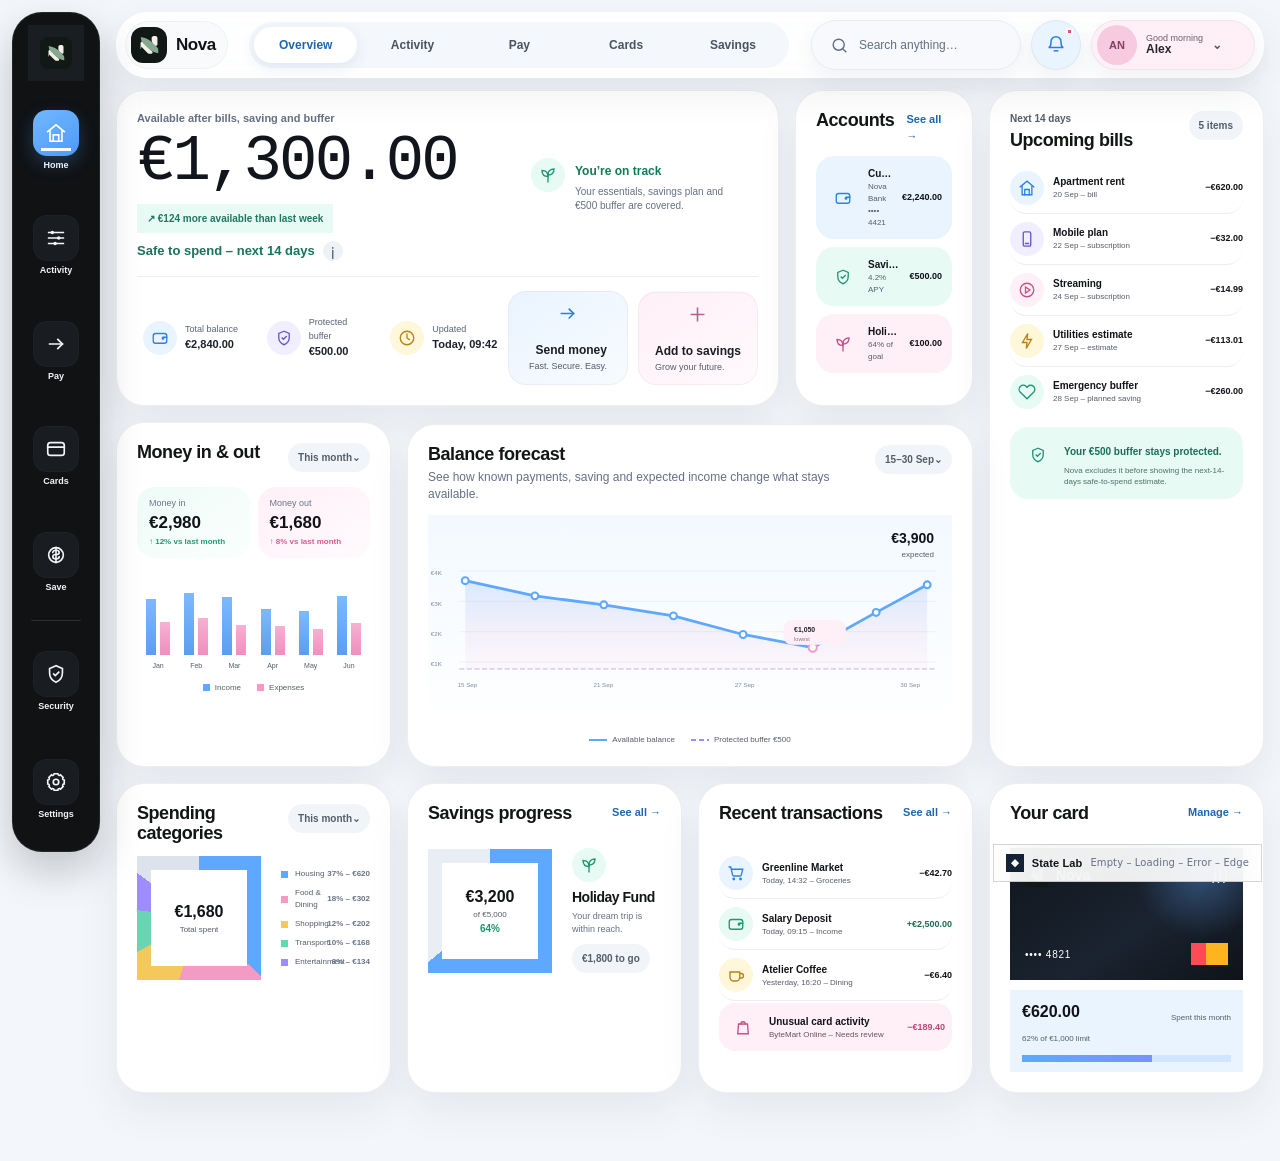
==== commit 3237e0e6: "feat: load Phase 3 clarity layer" ====
--- a/app.html
+++ b/app.html
@@ -10,6 +10,7 @@
   <link rel="preload" href="assets/nova-current-renderer.js" as="script">
   <link rel="stylesheet" href="assets/nova-current.css">
   <link rel="stylesheet" href="assets/nova-motion.css?v=20260917-2">
+  <link rel="stylesheet" href="assets/nova-phase3-clarity.css">
 </head>
 <body class="product-body">
   <a class="skip-link" href="#main">Skip to main content</a>
@@ -33,6 +34,7 @@
   <script src="assets/nova-current-renderer.js" defer></script>
   <script src="assets/nova-motion.js?v=20260917-2" defer></script>
   <script src="assets/nova-current-state.js" defer></script>
+  <script src="assets/nova-phase3-clarity.js" defer></script>
   <script src="assets/state-lab-launcher.js" defer></script>
 </body>
 </html>
--- a/assets/nova-phase3-clarity.css
+++ b/assets/nova-phase3-clarity.css
@@ -0,0 +1,82 @@
+/* Nova Phase 3 clarity layer
+   Evidence source: verified Round 02 async self-report signals.
+   Purpose: strengthen F-02/F-03/F-04 comprehension without implying validated improvement. */
+.nova-phase3-decision-note{
+  margin:14px 0 16px;
+  padding:13px 15px;
+  border:1px solid rgba(58,82,113,.18);
+  border-radius:16px;
+  background:#f6f8fc;
+  color:#35445a;
+  font-size:12px;
+  line-height:1.5;
+}
+.nova-phase3-decision-note strong{
+  display:block;
+  margin-bottom:4px;
+  color:#142033;
+  font-size:12px;
+}
+.nova-phase3-buffer-note{
+  border-color:#bad8c6;
+  background:#f1faf5;
+  color:#28513a;
+}
+.nova-phase3-buffer-note strong{color:#173925}
+.nova-phase3-recovery-banner{
+  margin:0 0 18px;
+  padding:18px 20px;
+  border:2px solid #a72f42;
+  border-radius:18px;
+  background:#fff4f6;
+  color:#6f1f2a;
+  box-shadow:0 10px 28px rgba(91,24,35,.08);
+}
+.nova-phase3-recovery-banner:focus-visible{
+  outline:3px solid #142033;
+  outline-offset:3px;
+}
+.nova-phase3-recovery-banner .nova-phase3-status{
+  display:block;
+  margin-bottom:6px;
+  color:#8f2032;
+  font-size:12px;
+  font-weight:850;
+  letter-spacing:.08em;
+  text-transform:uppercase;
+}
+.nova-phase3-recovery-banner strong{
+  display:block;
+  margin:0 0 7px;
+  color:#531621;
+  font-size:clamp(1.35rem,3vw,2rem);
+  line-height:1.05;
+  letter-spacing:-.025em;
+}
+.nova-phase3-recovery-banner p{
+  margin:0;
+  max-width:62ch;
+  color:#71303b;
+  line-height:1.55;
+}
+.nova-phase3-recovery-banner .nova-phase3-balance{
+  margin-top:9px;
+  font-weight:760;
+}
+.nova-phase3-horizon-label{
+  display:inline-flex;
+  align-items:center;
+  gap:7px;
+}
+.nova-phase3-horizon-label::before{
+  content:'';
+  width:7px;
+  height:7px;
+  border-radius:50%;
+  background:currentColor;
+  opacity:.55;
+}
+@media(max-width:640px){
+  .nova-phase3-recovery-banner{padding:16px;border-radius:16px}
+  .nova-phase3-decision-note{padding:12px 13px}
+}
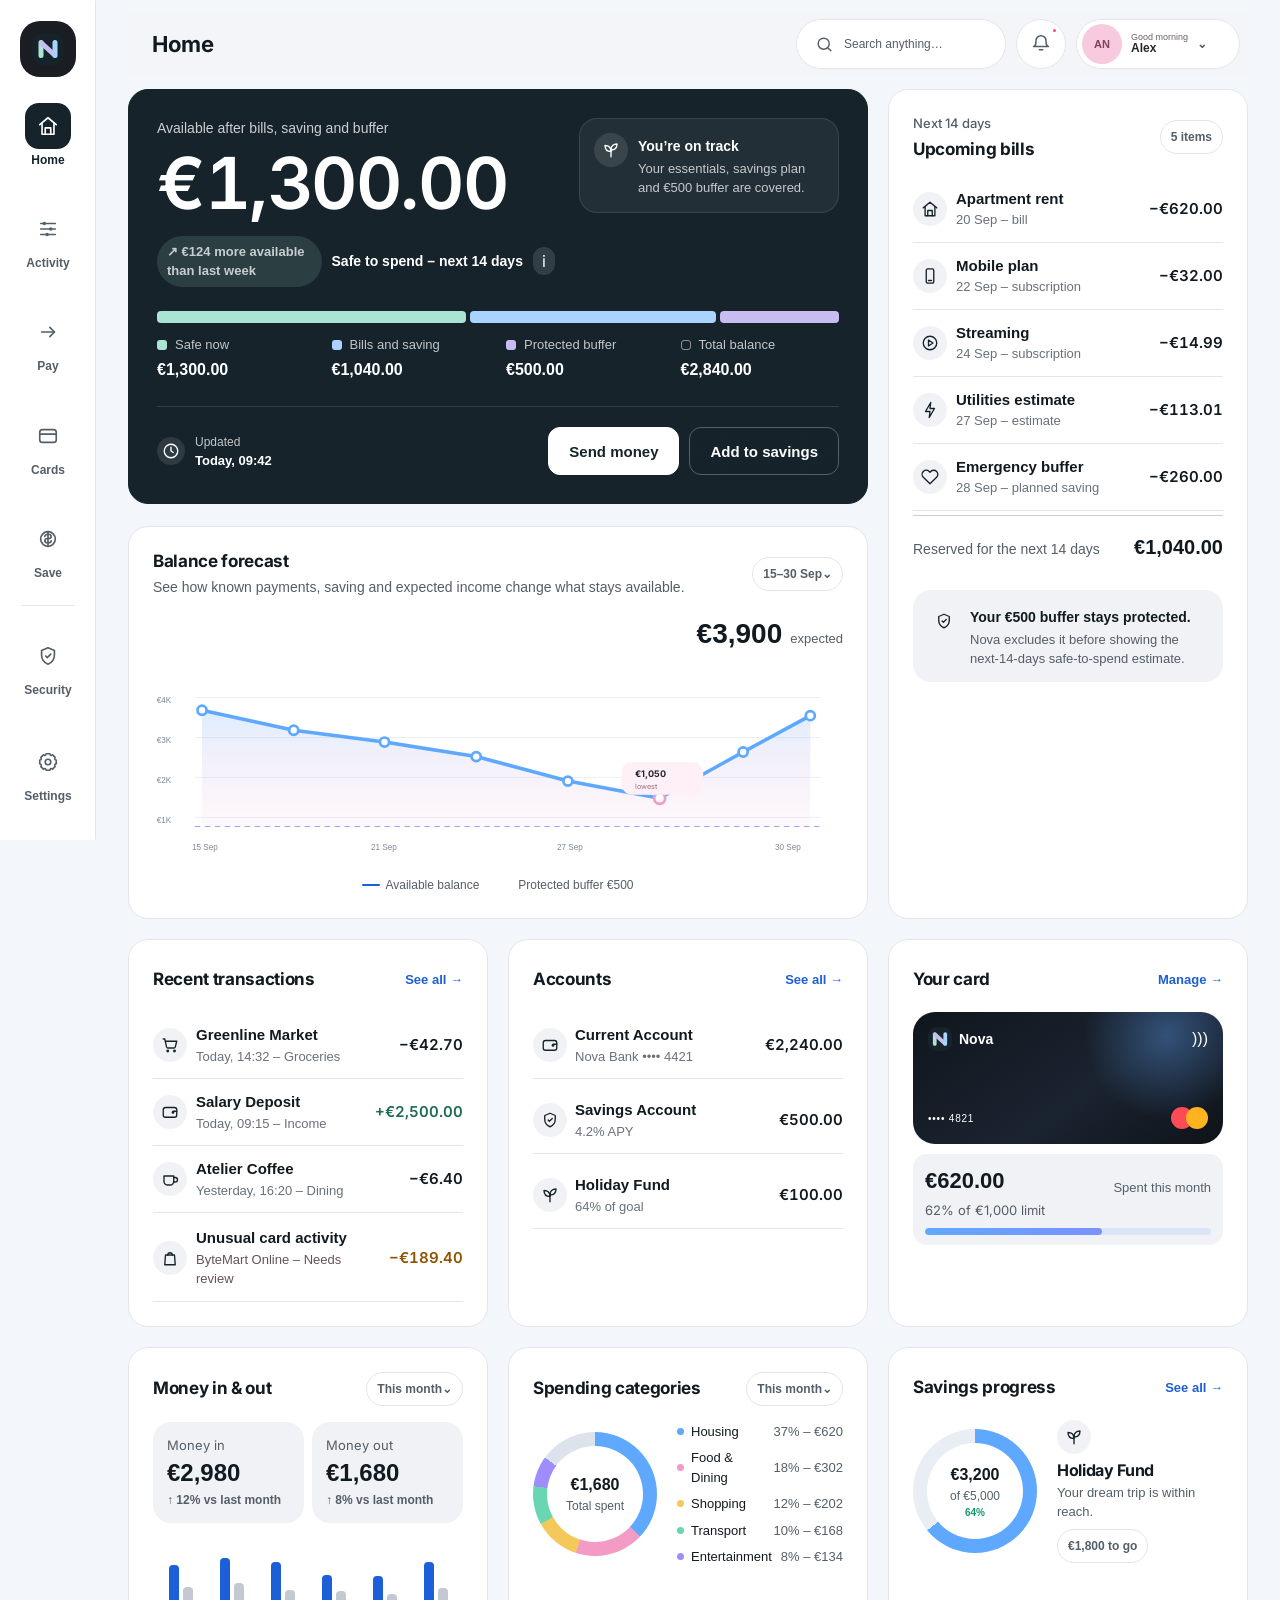
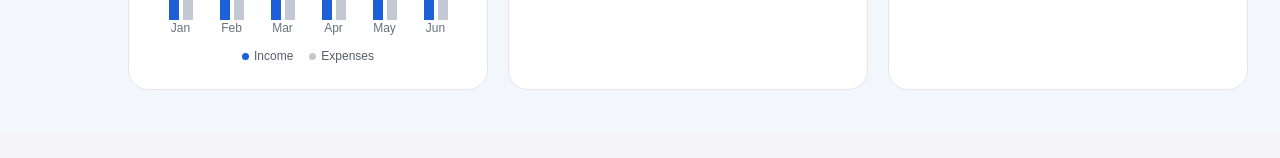
==== commit 0282fa72: "Nova v6: Calm Money Workspace visual upgrade Whole-product visual layer built with Ngh1aa/uiux-ai-wo" ====
--- a/app.html
+++ b/app.html
@@ -11,6 +11,8 @@
   <link rel="stylesheet" href="assets/nova-current.css">
   <link rel="stylesheet" href="assets/nova-motion.css?v=20260917-2">
   <link rel="stylesheet" href="assets/nova-phase3-clarity.css">
+  <link rel="stylesheet" href="assets/nova-d02-truth-boundary.css">
+  <link rel="stylesheet" href="assets/nova-v6.css">
 </head>
 <body class="product-body">
   <a class="skip-link" href="#main">Skip to main content</a>
@@ -35,6 +37,8 @@
   <script src="assets/nova-motion.js?v=20260917-2" defer></script>
   <script src="assets/nova-current-state.js" defer></script>
   <script src="assets/nova-phase3-clarity.js" defer></script>
+  <script src="assets/nova-d02-truth-boundary.js" defer></script>
+  <script src="assets/nova-v6.js" defer></script>
   <script src="assets/state-lab-launcher.js" defer></script>
 </body>
 </html>
--- a/assets/nova-current.css
+++ b/assets/nova-current.css
@@ -673,12 +673,13 @@
   --radius-xs:0;--radius-sm:0;--radius:0;--radius-lg:0;--pill:0;
   --serif:Georgia,"Times New Roman",serif;--sans:ui-sans-serif,-apple-system,BlinkMacSystemFont,"Segoe UI",sans-serif;
 }
-*,*::before,*::after{box-shadow:none!important;border-radius:0!important}
+/* Predecessor paper styling belongs to evidence documents, never the Nova product. */
+body:not(.product-body),body:not(.product-body) *,body:not(.product-body) *::before,body:not(.product-body) *::after{box-shadow:none!important;border-radius:0!important}
 html,body{background:var(--canvas);color:var(--ink);font-family:var(--sans)}
 ::selection{background:#d6cfba;color:var(--ink)}
 a{text-decoration-thickness:1px;text-underline-offset:.18em}
 button,input,select,textarea{font-family:var(--sans)}
-svg{stroke-linecap:square!important;stroke-linejoin:miter!important}
+body:not(.product-body) svg{stroke-linecap:square!important;stroke-linejoin:miter!important}
 
 /* Typography — figures carry the editorial voice, controls remain utilitarian. */
 .eyebrow,.prototype-label,.horizon-range,.ledger-date,.cashflow-item span,.upcoming-date,.meta{letter-spacing:.09em}
@@ -2449,6 +2450,14 @@
   color: #ffffff !important;
 }
 
+/* Keep native keyboard scrolling clear of the fixed mobile navigation dock. */
+@media (max-width: 900px) {
+  html { scroll-padding-block: 80px 112px; }
+  body.product-body :is(a, button, input, select, textarea, [tabindex]) {
+    scroll-margin-block: 8px;
+  }
+}
+
 /* The v4 Pay surface previously used several pale 8–11px labels and avatar
    foregrounds that only became visible to automated QA once transfer-recipient
    joined the rendered route matrix. Keep the pastel surfaces, but strengthen
@@ -3068,7 +3077,6 @@
 }
 body.product-body .page-heading,
 body.product-body .home-kicker,
-body.product-body .activity-heading-row,
 body.product-body .prototype-label { display: none !important; }
 body.product-body .page-grid,
 body.product-body .page-grid.has-context {
@@ -3186,7 +3194,7 @@
   flex-wrap: wrap !important;
   gap: 6px 14px !important;
   margin-top: 14px !important;
-  color: rgba(255,255,255,.60) !important;
+  color: var(--nova-secondary) !important;
   font: 450 12px/18px var(--nova-font) !important;
 }
 body.product-body .decision-actions {
@@ -3851,7 +3859,7 @@
     linear-gradient(145deg, #17191b 0%, #111615 62%, #16231f 100%) !important;
 }
 body.product-body .decision-copy .eyebrow { color: rgba(255,255,255,.76) !important; }
-body.product-body .money-sub { color: rgba(255,255,255,.74) !important; }
+body.product-body .decision-top .money-sub { color: rgba(255,255,255,.74) !important; }
 body.product-body .decision-action small { color: rgba(255,255,255,.72) !important; }
 body.product-body .fi-delta { color: #b7f4d5 !important; }
 body.product-body .fi-horizon,
@@ -5208,7 +5216,7 @@
 }
 @media(max-width:1199px){body.product-body .sidebar{display:none!important}body.product-body .app-stage{width:100%!important;margin-left:0!important}.nova-search-chip{display:none!important}.nova-profile-chip>span:nth-child(2),.nova-profile-chip>b{display:none}.nova-profile-chip{width:46px;padding:4px!important;justify-content:center}.nova-density-dashboard{grid-template-columns:repeat(8,minmax(0,1fr))}.nova-hero-card{grid-column:span 8}.nova-accounts-card{grid-column:span 3}.nova-upcoming-card{grid-column:span 5;grid-row:auto}.nova-flow-card{grid-column:span 3}.nova-forecast-card{grid-column:span 5}.nova-spending-card,.nova-savings-card,.nova-transactions-card,.nova-bankcard-card{grid-column:span 4}}
 @media(max-width:767px){body.product-body{padding-bottom:104px!important}body.product-body .ios26-nav{top:8px!important}body.product-body .ios26-nav-inner{width:calc(100% - 16px)!important}body.product-body .ios26-nav-row{min-height:58px!important;padding:6px!important;border-radius:24px!important}.nova-top-tabs{display:none!important}.nova-bell-chip{width:42px;height:42px;border-radius:16px}.nova-profile-chip{width:42px;min-height:42px;border-radius:16px}.nova-avatar{width:34px;height:34px;border-radius:12px}body.product-body .ios26-brand{min-height:42px!important;border-radius:18px!important}body.product-body .ios26-brand img{width:32px!important;height:32px!important}.main-wrap{width:calc(100% - 16px)!important;padding-top:14px!important}.nova-density-dashboard{grid-template-columns:1fr;gap:10px}.nova-card,.nova-insight-banner{grid-column:1!important;border-radius:24px}.nova-card{padding:15px}.nova-hero-main{grid-template-columns:1fr}.nova-health-note{display:none}.nova-hero-card .money-amount{font-size:clamp(3rem,16vw,4.3rem)!important}.nova-hero-footer{grid-template-columns:repeat(3,1fr);gap:7px}.nova-mini-stat{display:grid;gap:5px;align-content:start}.nova-mini-stat .nova-icon{width:30px;height:30px;flex-basis:30px}.nova-mini-stat strong{white-space:normal;font-size:10px}.nova-hero-actions{grid-column:1/-1}.nova-action{min-height:72px!important}.nova-upcoming-card{grid-row:auto}.nova-forecast-wrap{min-height:180px}.nova-forecast-wrap svg{min-width:620px;height:180px;transform:translateX(-36px)}.nova-donut-layout,.nova-savings-layout{grid-template-columns:120px minmax(0,1fr)}.nova-donut,.nova-progress-ring{width:112px;height:112px}.nova-insight-banner{grid-template-columns:34px minmax(0,1fr) auto}.nova-insight-banner p{grid-column:2/-1}.nova-insight-banner a{grid-column:3;grid-row:1}
-body.product-body .bottom-nav{position:fixed!important;left:8px!important;right:8px!important;bottom:max(8px,env(safe-area-inset-bottom))!important;z-index:280!important;width:auto!important;min-height:70px!important;padding:6px!important;border:1px solid rgba(255,255,255,.1)!important;border-radius:28px!important;background:rgba(16,20,25,.94)!important;box-shadow:0 20px 42px rgba(15,18,23,.3),inset 0 1px 0 rgba(255,255,255,.08)!important;backdrop-filter:blur(22px) saturate(150%)!important;-webkit-backdrop-filter:blur(22px) saturate(150%)!important}body.product-body .bottom-nav a{min-height:56px!important;border-radius:20px!important;color:#e5e7eb!important}body.product-body .bottom-nav a.active{color:#fff!important;background:linear-gradient(145deg,#5daeff,#4f8cff)!important;box-shadow:0 8px 22px rgba(79,140,255,.34)!important}}
+body.product-body .bottom-nav{position:fixed!important;left:8px!important;right:8px!important;transform:none!important;bottom:max(8px,env(safe-area-inset-bottom))!important;z-index:280!important;width:auto!important;min-height:70px!important;padding:6px!important;border:1px solid rgba(255,255,255,.1)!important;border-radius:28px!important;background:rgba(16,20,25,.94)!important;box-shadow:0 20px 42px rgba(15,18,23,.3),inset 0 1px 0 rgba(255,255,255,.08)!important;backdrop-filter:blur(22px) saturate(150%)!important;-webkit-backdrop-filter:blur(22px) saturate(150%)!important}body.product-body .bottom-nav a{min-height:56px!important;border-radius:20px!important;color:#e5e7eb!important}body.product-body .bottom-nav a.active{color:#fff!important;background:linear-gradient(145deg,#5daeff,#4f8cff)!important;box-shadow:0 8px 22px rgba(79,140,255,.34)!important}}
 @media(max-width:430px){body.product-body .ios26-nav-actions{gap:5px!important}.nova-bell-chip{display:none!important}.nova-flow-summary{gap:6px}.nova-kpi{padding:9px}.nova-kpi strong{font-size:15px}.nova-hero-footer{grid-template-columns:repeat(2,minmax(0,1fr))}.nova-mini-stat:nth-child(3){display:none}.nova-donut-layout,.nova-savings-layout{grid-template-columns:105px minmax(0,1fr);gap:8px}.nova-donut,.nova-progress-ring{width:100px;height:100px}.nova-category-list span{font-size:7px}}
 /* ===== END P2.1B CSS SOURCE: assets/nova-dashboard-v2-responsive.css ===== */
 
@@ -5257,7 +5265,7 @@
 
 /* --- Former nova-system-v3.css --- */
 :root{
-  --v3-bg:#f3f6fa;--v3-surface:#fff;--v3-ink:#111318;--v3-muted:#667085;--v3-line:rgba(17,19,24,.07);
+  --v3-bg:#f3f6fa;--v3-surface:#fff;--v3-ink:#111318;--v3-muted:#59667a;--v3-line:rgba(17,19,24,.07);
   --v3-blue:#5fa8ff;--v3-blue-soft:#eaf4ff;--v3-pink:#f39bc5;--v3-pink-soft:#fff0f7;--v3-yellow:#f5c85c;--v3-yellow-soft:#fff7da;
   --v3-mint:#69d5b2;--v3-mint-soft:#e8faf4;--v3-lav:#9f8cff;--v3-lav-soft:#f1efff;--v3-danger:#ee6d83;--v3-danger-soft:#fff0f3;
   --v3-r-xl:30px;--v3-r-lg:24px;--v3-r-md:18px;--v3-shadow:0 16px 40px rgba(48,62,82,.08);
@@ -5297,7 +5305,7 @@
 body.product-body .v3-page-head span{display:block;margin-top:8px;color:var(--v3-muted);font-size:13px;line-height:1.45;max-width:72ch}
 body.product-body .v3-surface{min-width:0;padding:20px;border:1px solid var(--v3-line);border-radius:var(--v3-r-lg)!important;background:rgba(255,255,255,.97)!important;box-shadow:var(--v3-shadow)!important;overflow:hidden!important}
 body.product-body .v3-section-title{margin-bottom:14px;display:flex;align-items:flex-start;justify-content:space-between;gap:12px}
-body.product-body .v3-section-title small{display:block;margin-bottom:5px;color:#748094;font-size:10px;font-weight:700}
+body.product-body .v3-section-title small{display:block;margin-bottom:5px;color:var(--v3-muted);font-size:10px;font-weight:700}
 body.product-body .v3-section-title h2{margin:0;font-size:18px;line-height:1.05;letter-spacing:-.025em}
 body.product-body .v3-section-title a,body.product-body .v3-text-button{border:0;background:transparent;color:#2069b9!important;font-size:11px;font-weight:750;text-decoration:none;cursor:pointer}
 body.product-body .v3-primary-link,body.product-body .v3-pill-btn{display:inline-flex;align-items:center;justify-content:center;padding:12px 16px;border-radius:999px;background:#111318;color:#fff!important;text-decoration:none;font-size:12px;font-weight:750;box-shadow:0 8px 18px rgba(17,19,24,.12)}
@@ -5310,10 +5318,10 @@
 .v3-card-showcase{grid-column:span 5;grid-row:span 2;padding:18px!important;background:radial-gradient(circle at 88% 10%,rgba(95,168,255,.13),transparent 28%),radial-gradient(circle at 18% 90%,rgba(243,155,197,.14),transparent 30%),#fff!important}
 .v3-bank-card{aspect-ratio:1.586/1;min-height:260px;padding:24px;border-radius:28px;background:linear-gradient(145deg,#0d1217,#17212c 55%,#27374c);color:#fff;box-shadow:0 28px 55px rgba(12,17,23,.23);display:flex;flex-direction:column;justify-content:space-between;position:relative;overflow:hidden}
 .v3-bank-card::before{content:"";position:absolute;inset:auto -14% -35% 18%;height:70%;background:radial-gradient(circle,rgba(95,168,255,.48),rgba(159,140,255,.18) 45%,transparent 68%);filter:blur(10px)}
-.v3-bank-top,.v3-bank-bottom,.v3-chip-line,.v3-pan{position:relative;z-index:1}.v3-bank-top,.v3-bank-bottom,.v3-chip-line{display:flex;align-items:center;justify-content:space-between}.v3-bank-brand{display:flex;align-items:center;gap:9px;font-size:18px;font-weight:800}.v3-bank-brand img{width:30px;height:30px;border-radius:10px}.v3-debit{font-size:10px;letter-spacing:.12em}.v3-chip-line{justify-content:flex-start;gap:14px}.v3-emv{width:44px;height:34px;border-radius:8px;background:linear-gradient(135deg,#efcf80,#b9943d);box-shadow:inset 0 0 0 1px rgba(0,0,0,.18)}.v3-emv::before,.v3-emv::after{content:"";display:block;border-top:1px solid rgba(56,43,18,.35);margin-top:10px}.v3-contactless{font-size:15px;transform:rotate(90deg);opacity:.9}.v3-pan{font-size:21px;letter-spacing:.08em;font-variant-numeric:tabular-nums}.v3-bank-bottom{align-items:end}.v3-bank-bottom>div{display:grid}.v3-bank-bottom small{font-size:8px;opacity:.65;letter-spacing:.1em}.v3-bank-bottom strong{font-size:12px}.v3-network{width:54px;height:32px;position:relative}.v3-network i,.v3-network b{position:absolute;top:3px;width:29px;height:29px;border-radius:50%}.v3-network i{left:2px;background:#ef3340}.v3-network b{right:2px;background:#ff9f1c;mix-blend-mode:screen}.v3-card-summary{margin-top:18px;display:flex;align-items:center;justify-content:space-between;gap:14px}.v3-card-summary>div{display:grid;gap:4px}.v3-card-summary>div>strong{font-size:15px}.v3-card-summary small{color:var(--v3-muted);font-size:10px}.v3-primary-action{min-height:44px;padding:0 14px;border:0;border-radius:16px;background:var(--v3-blue-soft);color:#246fc3;font-weight:750;display:inline-flex;align-items:center;gap:8px}.v3-primary-action svg{width:18px;height:18px}.v3-card-balance{grid-column:span 3}.v3-card-balance h2{font-size:31px!important}.v3-stat-grid{display:grid;grid-template-columns:1fr 1fr;gap:10px}.v3-stat-grid>div{padding:12px;border-radius:16px;background:#f7f9fc;display:grid}.v3-stat-grid small{color:#6e7888;font-size:9px}.v3-stat-grid strong{font-size:15px}.v3-stat-grid span{color:#788497;font-size:8px}.v3-meter{height:7px;margin-top:13px;border-radius:999px;background:#e8edf3;overflow:hidden}.v3-meter span{display:block;height:100%;border-radius:inherit;background:linear-gradient(90deg,var(--v3-blue),var(--v3-lav))}.v3-card-actions{grid-column:span 4}.v3-action-grid{display:grid;grid-template-columns:repeat(2,minmax(0,1fr));gap:9px}.v3-action-grid.two{grid-template-columns:repeat(2,minmax(0,1fr))}.v3-action-tile{min-height:112px;padding:14px;border:0;border-radius:18px;text-align:left;text-decoration:none;color:var(--v3-ink)!important;display:grid;align-content:start;gap:6px;cursor:pointer}.v3-action-tile svg{width:22px;height:22px}.v3-action-tile strong{font-size:12px}.v3-action-tile span{color:#667085;font-size:9px;line-height:1.35}.v3-action-tile.blue{background:var(--v3-blue-soft)}.v3-action-tile.mint{background:var(--v3-mint-soft)}.v3-action-tile.yellow{background:var(--v3-yellow-soft)}.v3-action-tile.danger{background:var(--v3-danger-soft);color:#b2465b!important}.v3-wallet-card{grid-column:span 3}.v3-limits-card{grid-column:span 4}.v3-card-activity{grid-column:span 5}.v3-wallet-row,.v3-device-row,.v3-contribution-row{display:grid;grid-template-columns:auto minmax(0,1fr) auto;align-items:center;gap:10px;padding:11px 0;border-top:1px solid var(--v3-line)}.v3-wallet-row:first-of-type,.v3-device-row:first-of-type{border-top:0}.v3-wallet-row>div,.v3-device-row>div,.v3-contribution-row>div{display:grid}.v3-wallet-row strong,.v3-device-row strong,.v3-contribution-row strong{font-size:11px}.v3-wallet-row small,.v3-device-row small,.v3-contribution-row small{color:#7a8494;font-size:9px}.v3-limit-row{padding:12px 0;display:flex;justify-content:space-between;gap:12px;border-top:1px solid var(--v3-line);font-size:11px}.v3-limit-row span{color:#667085}.v3-list{display:grid}.v3-list>a{min-width:0;padding:9px 0;display:grid;grid-template-columns:34px minmax(0,1fr) auto;align-items:center;gap:9px;border-top:1px solid var(--v3-line);color:inherit!important;text-decoration:none}.v3-list>a:first-child{border-top:0}.v3-list>a>div{display:grid}.v3-list strong{font-size:10px}.v3-list small{font-size:8px;color:#758094}.v3-list b{font-size:9px}.v3-merchant{width:34px;height:34px;border-radius:12px;display:grid;place-items:center;font-size:10px;font-weight:800}.v3-merchant.blue{background:var(--v3-blue-soft);color:#2678d1}.v3-merchant.pink{background:var(--v3-pink-soft);color:#b94c7e}.v3-merchant.yellow{background:var(--v3-yellow-soft);color:#a97812}
+.v3-bank-top,.v3-bank-bottom,.v3-chip-line,.v3-pan{position:relative;z-index:1}.v3-bank-top,.v3-bank-bottom,.v3-chip-line{display:flex;align-items:center;justify-content:space-between}.v3-bank-brand{display:flex;align-items:center;gap:9px;font-size:18px;font-weight:800}.v3-bank-brand img{width:30px;height:30px;border-radius:10px}.v3-debit{font-size:10px;letter-spacing:.12em}.v3-chip-line{justify-content:flex-start;gap:14px}.v3-emv{width:44px;height:34px;border-radius:8px;background:linear-gradient(135deg,#efcf80,#b9943d);box-shadow:inset 0 0 0 1px rgba(0,0,0,.18)}.v3-emv::before,.v3-emv::after{content:"";display:block;border-top:1px solid rgba(56,43,18,.35);margin-top:10px}.v3-contactless{font-size:15px;transform:rotate(90deg);opacity:.9}.v3-pan{font-size:21px;letter-spacing:.08em;font-variant-numeric:tabular-nums}.v3-bank-bottom{align-items:end}.v3-bank-bottom>div{display:grid}.v3-bank-bottom small{font-size:8px;opacity:.65;letter-spacing:.1em}.v3-bank-bottom strong{font-size:12px}.v3-network{width:54px;height:32px;position:relative}.v3-network i,.v3-network b{position:absolute;top:3px;width:29px;height:29px;border-radius:50%}.v3-network i{left:2px;background:#ef3340}.v3-network b{right:2px;background:#ff9f1c;mix-blend-mode:screen}.v3-card-summary{margin-top:18px;display:flex;align-items:center;justify-content:space-between;gap:14px}.v3-card-summary>div{display:grid;gap:4px}.v3-card-summary>div>strong{font-size:15px}.v3-card-summary small{color:var(--v3-muted);font-size:10px}.v3-primary-action{min-height:44px;padding:0 14px;border:0;border-radius:16px;background:var(--v3-blue-soft);color:#246fc3;font-weight:750;display:inline-flex;align-items:center;gap:8px}.v3-primary-action svg{width:18px;height:18px}.v3-card-balance{grid-column:span 3}.v3-card-balance h2{font-size:31px!important}.v3-stat-grid{display:grid;grid-template-columns:1fr 1fr;gap:10px}.v3-stat-grid>div{padding:12px;border-radius:16px;background:#f7f9fc;display:grid}.v3-stat-grid small{color:#6e7888;font-size:9px}.v3-stat-grid strong{font-size:15px}.v3-stat-grid span{color:#788497;font-size:8px}.v3-meter{height:7px;margin-top:13px;border-radius:999px;background:#e8edf3;overflow:hidden}.v3-meter span{display:block;height:100%;border-radius:inherit;background:linear-gradient(90deg,var(--v3-blue),var(--v3-lav))}.v3-card-actions{grid-column:span 4}.v3-action-grid{display:grid;grid-template-columns:repeat(2,minmax(0,1fr));gap:9px}.v3-action-grid.two{grid-template-columns:repeat(2,minmax(0,1fr))}.v3-action-tile{min-height:112px;padding:14px;border:0;border-radius:18px;text-align:left;text-decoration:none;color:var(--v3-ink)!important;display:grid;align-content:start;gap:6px;cursor:pointer}.v3-action-tile svg{width:22px;height:22px}.v3-action-tile strong{font-size:12px}.v3-action-tile span{color:var(--v3-muted);font-size:9px;line-height:1.35}.v3-action-tile.blue{background:var(--v3-blue-soft)}.v3-action-tile.mint{background:var(--v3-mint-soft)}.v3-action-tile.yellow{background:var(--v3-yellow-soft)}.v3-action-tile.danger{background:var(--v3-danger-soft);color:#b2465b!important}.v3-wallet-card{grid-column:span 3}.v3-limits-card{grid-column:span 4}.v3-card-activity{grid-column:span 5}.v3-wallet-row,.v3-device-row,.v3-contribution-row{display:grid;grid-template-columns:auto minmax(0,1fr) auto;align-items:center;gap:10px;padding:11px 0;border-top:1px solid var(--v3-line)}.v3-wallet-row:first-of-type,.v3-device-row:first-of-type{border-top:0}.v3-wallet-row>div,.v3-device-row>div,.v3-contribution-row>div{display:grid}.v3-wallet-row strong,.v3-device-row strong,.v3-contribution-row strong{font-size:11px}.v3-wallet-row small,.v3-device-row small,.v3-contribution-row small{color:var(--v3-muted);font-size:9px}.v3-limit-row{padding:12px 0;display:flex;justify-content:space-between;gap:12px;border-top:1px solid var(--v3-line);font-size:11px}.v3-limit-row span{color:var(--v3-muted)}.v3-list{display:grid}.v3-list>a{min-width:0;padding:9px 0;display:grid;grid-template-columns:34px minmax(0,1fr) auto;align-items:center;gap:9px;border-top:1px solid var(--v3-line);color:inherit!important;text-decoration:none}.v3-list>a:first-child{border-top:0}.v3-list>a>div{display:grid}.v3-list strong{font-size:10px}.v3-list small{font-size:8px;color:#758094}.v3-list b{font-size:9px}.v3-merchant{width:34px;height:34px;border-radius:12px;display:grid;place-items:center;font-size:10px;font-weight:800}.v3-merchant.blue{background:var(--v3-blue-soft);color:#2678d1}.v3-merchant.pink{background:var(--v3-pink-soft);color:#b94c7e}.v3-merchant.yellow{background:var(--v3-yellow-soft);color:#a97812}
 .v3-savings-layout{display:grid;grid-template-columns:repeat(12,minmax(0,1fr));gap:14px}.v3-goal-main{grid-column:span 7;background:radial-gradient(circle at 86% 14%,rgba(105,213,178,.18),transparent 26%),radial-gradient(circle at 56% 0%,rgba(95,168,255,.15),transparent 28%),#fff!important}.v3-growth-card{grid-column:span 5}.v3-goals-card{grid-column:span 5}.v3-contribution-card{grid-column:span 7}.v3-horizon-card{grid-column:span 12}.v3-goal-amount{display:flex;align-items:baseline;gap:9px;margin:14px 0 13px}.v3-goal-amount strong{font-size:50px;letter-spacing:-.055em}.v3-goal-amount span{color:#6f7b8c;font-size:13px}.v3-progress{height:10px;border-radius:999px;background:#e9edf2;overflow:hidden}.v3-progress span{display:block;height:100%;border-radius:inherit;background:linear-gradient(90deg,#52b893,var(--v3-mint))}.v3-goal-stats{display:grid;grid-template-columns:repeat(4,minmax(0,1fr));gap:9px;margin-top:14px}.v3-goal-stats>div{padding:12px;border-radius:16px;background:#f7f9fc;display:grid}.v3-goal-stats small{color:#6f7b8c;font-size:9px}.v3-goal-stats strong{font-size:11px}.v3-growth-card>p{color:#677385;font-size:11px;line-height:1.5}.v3-growth-stats{display:grid;grid-template-columns:1fr 1fr;gap:10px;margin-top:16px}.v3-growth-stats>div{padding:13px;border-radius:17px;background:var(--v3-mint-soft);display:grid}.v3-growth-stats small{font-size:9px;color:#547267}.v3-growth-stats strong{font-size:17px;color:#176f57}.v3-goal-row{margin-top:9px;padding:11px;border-radius:17px;display:grid;grid-template-columns:38px minmax(0,1fr) auto;gap:10px;align-items:center}.v3-goal-row.blue{background:var(--v3-blue-soft)}.v3-goal-row.pink{background:var(--v3-pink-soft)}.v3-goal-row>div{display:grid}.v3-goal-row strong{font-size:11px}.v3-goal-row small{font-size:8px;color:#6e7888}.v3-goal-row b{font-size:10px}.v3-mini-progress{height:5px;margin-top:6px;border-radius:999px;background:rgba(255,255,255,.7);overflow:hidden}.v3-mini-progress i{display:block;height:100%;border-radius:inherit;background:var(--v3-blue)}.v3-goal-row.pink .v3-mini-progress i{background:var(--v3-pink)}.v3-add-goal{width:100%;margin-top:9px;padding:11px;border:1px dashed #ccd5df;border-radius:17px;background:#fbfcfe;color:#4c5868;display:flex;align-items:center;justify-content:center;gap:7px;font-size:10px;font-weight:750}.v3-add-goal svg{width:17px}.v3-horizon-bar{height:68px;display:flex;border-radius:20px;overflow:hidden}.v3-horizon-bar span{display:flex;align-items:center;justify-content:center;text-align:center;font-size:10px;font-weight:800}.v3-horizon-bar .safe{background:var(--v3-mint-soft);color:#166d55}.v3-horizon-bar .committed{background:var(--v3-blue-soft);color:#2466ad}.v3-horizon-bar .buffer{background:var(--v3-lav-soft);color:#5e53a9}.v3-horizon-items{margin-top:12px;display:grid;grid-template-columns:repeat(3,1fr);gap:9px}.v3-horizon-items>div{padding:11px;border-radius:15px;background:#f7f9fc;display:grid;grid-template-columns:auto 1fr auto;align-items:center;gap:8px}.v3-horizon-items i{width:8px;height:8px;border-radius:50%}.v3-horizon-items i.safe{background:var(--v3-mint)}.v3-horizon-items i.committed{background:var(--v3-blue)}.v3-horizon-items i.buffer{background:var(--v3-lav)}.v3-horizon-items span{font-size:9px;color:#6d7889}.v3-horizon-items strong{font-size:10px}
-.v3-security-layout{display:grid;grid-template-columns:repeat(12,minmax(0,1fr));gap:14px}.v3-security-score{grid-column:span 5;display:flex;align-items:center;gap:18px;background:radial-gradient(circle at 16% 15%,rgba(105,213,178,.2),transparent 30%),#fff!important}.v3-score-ring{width:112px;height:112px;flex:0 0 112px;border-radius:50%;display:grid;place-items:center;align-content:center;background:conic-gradient(var(--v3-mint) 0 92%,#e8edf2 92%);position:relative}.v3-score-ring::after{content:"";position:absolute;inset:10px;border-radius:50%;background:#fff}.v3-score-ring span,.v3-score-ring small{position:relative;z-index:1}.v3-score-ring span{font-size:32px;font-weight:800}.v3-score-ring small{font-size:9px;color:#687384}.v3-security-score h2{margin:8px 0 5px;font-size:20px}.v3-security-score p{margin:0;color:#6d7888;font-size:10px;line-height:1.45}.v3-security-actions{grid-column:span 7}.v3-protection-list{grid-column:span 7}.v3-devices-card{grid-column:span 5}.v3-security-log{grid-column:span 12}.v3-toggle-row{min-width:0;padding:11px 0;display:grid;grid-template-columns:auto minmax(0,1fr) auto;gap:10px;align-items:center;border-top:1px solid var(--v3-line)}.v3-toggle-row>div{display:grid}.v3-toggle-row strong{font-size:11px}.v3-toggle-row small{font-size:9px;color:#748092}.v3-switch{position:relative;width:44px;height:26px}.v3-switch input{position:absolute;opacity:0}.v3-switch span{position:absolute;inset:0;border-radius:999px;background:#d7dee7;transition:.2s}.v3-switch span::after{content:"";position:absolute;top:3px;left:3px;width:20px;height:20px;border-radius:50%;background:#fff;box-shadow:0 2px 7px rgba(0,0,0,.15);transition:.2s}.v3-switch input:checked+span{background:#48b88f}.v3-switch input:checked+span::after{transform:translateX(18px)}.v3-log-row{padding:12px 0;display:grid;grid-template-columns:140px minmax(0,1fr) auto;gap:12px;border-top:1px solid var(--v3-line);align-items:center}.v3-log-row span,.v3-log-row small{font-size:9px;color:#748092}.v3-log-row strong{font-size:11px}
-.v3-settings-layout{display:grid;grid-template-columns:repeat(12,minmax(0,1fr));gap:14px}.v3-profile-card{grid-column:span 12}.v3-settings-card{grid-column:span 6}.v3-settings-profile{display:grid;grid-template-columns:auto 1fr auto;gap:14px;align-items:center}.v3-profile-avatar{width:64px;height:64px;border-radius:22px;display:grid;place-items:center;background:linear-gradient(145deg,#f4c8dc,#ffeef6);color:#7f405f;font-size:17px;font-weight:850}.v3-settings-profile h2{margin:0 0 4px;font-size:18px}.v3-settings-profile p{margin:0 0 7px;color:#6f7a8a;font-size:10px}.v3-setting-row,.v3-settings-link{width:100%;min-height:62px;padding:10px 0;border:0;border-top:1px solid var(--v3-line);background:transparent;color:inherit;text-decoration:none;display:flex;align-items:center;justify-content:space-between;gap:14px;text-align:left}.v3-settings-link span,.v3-setting-row>div:first-child{display:grid}.v3-settings-link strong,.v3-setting-row strong{font-size:11px}.v3-settings-link small,.v3-setting-row small{font-size:9px;color:#748092}.v3-settings-link b{font-size:22px;color:#a0a9b5}.v3-settings-link.danger strong{color:#b5455a}.v3-segmented{padding:3px;border-radius:999px;background:#eef2f6;display:flex}.v3-segmented button{padding:7px 10px;border:0;border-radius:999px;background:transparent;color:#667085;font-size:9px;font-weight:700}.v3-segmented button.active{background:#fff;color:#1f66ae;box-shadow:0 3px 9px rgba(50,64,83,.09)}
+.v3-security-layout{display:grid;grid-template-columns:repeat(12,minmax(0,1fr));gap:14px}.v3-security-score{grid-column:span 5;display:flex;align-items:center;gap:18px;background:radial-gradient(circle at 16% 15%,rgba(105,213,178,.2),transparent 30%),#fff!important}.v3-score-ring{width:112px;height:112px;flex:0 0 112px;border-radius:50%;display:grid;place-items:center;align-content:center;background:conic-gradient(var(--v3-mint) 0 92%,#e8edf2 92%);position:relative}.v3-score-ring::after{content:"";position:absolute;inset:10px;border-radius:50%;background:#fff}.v3-score-ring span,.v3-score-ring small{position:relative;z-index:1}.v3-score-ring span{font-size:32px;font-weight:800}.v3-score-ring small{font-size:9px;color:#687384}.v3-security-score h2{margin:8px 0 5px;font-size:20px}.v3-security-score p{margin:0;color:var(--v3-muted);font-size:10px;line-height:1.45}.v3-security-actions{grid-column:span 7}.v3-protection-list{grid-column:span 7}.v3-devices-card{grid-column:span 5}.v3-security-log{grid-column:span 12}.v3-toggle-row{min-width:0;padding:11px 0;display:grid;grid-template-columns:auto minmax(0,1fr) auto;gap:10px;align-items:center;border-top:1px solid var(--v3-line)}.v3-toggle-row>div{display:grid}.v3-toggle-row strong{font-size:11px}.v3-toggle-row small{font-size:9px;color:var(--v3-muted)}.v3-switch{position:relative;display:block;flex:0 0 44px;width:44px;height:44px;cursor:pointer}.v3-switch input{position:absolute;inset:0;width:100%;height:100%;margin:0;opacity:0;cursor:pointer}.v3-switch span{position:absolute;inset:9px 0;border-radius:999px;background:#758396;pointer-events:none;transition:background-color .2s}.v3-switch input:focus-visible+span{outline:3px solid var(--nova-blue,#2678d1);outline-offset:3px}.v3-switch span::after{content:"";position:absolute;top:3px;left:3px;width:20px;height:20px;border-radius:50%;background:#fff;box-shadow:0 2px 7px rgba(0,0,0,.15);transition:.2s}.v3-switch input:checked+span{background:#258365}.v3-switch input:checked+span::after{transform:translateX(18px)}.v3-log-row{padding:12px 0;display:grid;grid-template-columns:140px minmax(0,1fr) auto;gap:12px;border-top:1px solid var(--v3-line);align-items:center}.v3-log-row span,.v3-log-row small{font-size:9px;color:var(--v3-muted)}.v3-log-row strong{font-size:11px}
+.v3-settings-layout{display:grid;grid-template-columns:repeat(12,minmax(0,1fr));gap:14px}.v3-profile-card{grid-column:span 12}.v3-settings-card{grid-column:span 6}.v3-settings-profile{display:grid;grid-template-columns:auto 1fr auto;gap:14px;align-items:center}.v3-profile-avatar{width:64px;height:64px;border-radius:22px;display:grid;place-items:center;background:linear-gradient(145deg,#f4c8dc,#ffeef6);color:#7f405f;font-size:17px;font-weight:850}.v3-settings-profile h2{margin:0 0 4px;font-size:18px}.v3-settings-profile p{margin:0 0 7px;color:var(--v3-muted);font-size:10px}.v3-setting-row,.v3-settings-link{width:100%;min-height:62px;padding:10px 0;border:0;border-top:1px solid var(--v3-line);background:transparent;color:inherit;text-decoration:none;display:flex;align-items:center;justify-content:space-between;gap:14px;text-align:left}.v3-settings-link span,.v3-setting-row>div:first-child{display:grid}.v3-settings-link strong,.v3-setting-row strong{font-size:11px}.v3-settings-link small,.v3-setting-row small{font-size:9px;color:var(--v3-muted)}.v3-settings-link b{font-size:22px;color:#a0a9b5}.v3-settings-link.danger strong{color:#b5455a}.v3-segmented{padding:3px;border-radius:999px;background:#eef2f6;display:flex}.v3-segmented button{padding:7px 10px;border:0;border-radius:999px;background:transparent;color:var(--v3-muted);font-size:9px;font-weight:700}.v3-segmented button.active{background:#fff;color:#1f66ae;box-shadow:0 3px 9px rgba(50,64,83,.09)}
 .v3-toast{position:fixed;left:50%;bottom:28px;z-index:9999;max-width:min(520px,calc(100vw - 32px));padding:12px 16px;border-radius:999px;background:#16191d;color:#fff;box-shadow:0 16px 36px rgba(0,0,0,.22);font-size:11px;font-weight:700;opacity:0;transform:translate(-50%,18px);pointer-events:none;transition:.2s}.v3-toast.show{opacity:1;transform:translate(-50%,0)}
 body.product-body .section,body.product-body .card-quick,body.product-body .security-summary,body.product-body .goal-hero,body.product-body .goal-ledger,body.product-body .context-rail,body.product-body .task-panel,body.product-body .review-panel,body.product-body .dossier-hero,body.product-body .evidence-panel,body.product-body .protection-band,body.product-body .recurring-total,body.product-body .notification-group{border:1px solid var(--v3-line)!important;border-radius:var(--v3-r-lg)!important;background:#fff!important;box-shadow:var(--v3-shadow)!important}
 body.product-body .page-heading h1,body.product-body .dossier-title,body.product-body .receipt h1{font-family:var(--nova-font,Inter,sans-serif)!important;font-size:clamp(2rem,3.3vw,3.4rem)!important;line-height:1!important;letter-spacing:-.045em!important}
@@ -5333,15 +5341,15 @@
 body.product-body .section:has(> .ledger),body.product-body .section:has(> .control-list),body.product-body .section:has(> .goal-ledger),body.product-body .section:has(> .detail-grid){padding:0!important;border:0!important;background:transparent!important;box-shadow:none!important;overflow:visible!important}
 body.product-body .section:has(> .ledger)>.section-head,body.product-body .section:has(> .control-list)>.section-head,body.product-body .section:has(> .goal-ledger)>.section-head,body.product-body .section:has(> .detail-grid)>.section-head{padding:0 4px!important;margin-bottom:10px!important}
 body.product-body .ledger{padding:0!important;overflow:hidden!important}body.product-body .ledger-row{margin:0!important;border-radius:0!important;border-bottom:1px solid var(--v4-line)!important;background:#fff!important;padding:16px 18px!important}body.product-body .ledger-row:last-child{border-bottom:0!important}body.product-body .ledger-row.is-risk{background:#fff4f6!important}body.product-body .control-list{padding:8px!important}body.product-body .control-row{margin:6px 0!important;padding:14px!important}
-body.product-body :is(.v3-page-head,.v4-page-head,.page-heading)>div>h1,body.product-body .page-heading h1,body.product-body .dossier-title,body.product-body .receipt h1,body.product-body .goal-hero>h1{margin:0!important;font-family:var(--nova-font,Inter,sans-serif)!important;font-size:clamp(2.05rem,2.8vw,3.1rem)!important;line-height:1!important;letter-spacing:-.045em!important;font-weight:780!important}
+body.product-body :is(.v3-page-head,.v4-page-head,.page-heading)>div>h1,body.product-body .page-heading h1,body.product-body .activity-heading-row h1,body.product-body .dossier-title,body.product-body .receipt h1,body.product-body .goal-hero>h1{margin:0!important;font-family:var(--nova-font,Inter,sans-serif)!important;font-size:clamp(2.05rem,2.8vw,3.1rem)!important;line-height:1!important;letter-spacing:-.045em!important;font-weight:780!important}
 body.product-body :is(.nova-card,.v3-surface,.v4-card,.section,.security-summary,.card-quick,.goal-hero,.task-panel) h2{font-family:var(--nova-font,Inter,sans-serif)!important;font-size:18px!important;line-height:1.1!important;letter-spacing:-.025em!important;font-weight:760!important}body.product-body :is(.nova-card,.v3-surface,.v4-card,.section,.security-summary,.card-quick,.goal-hero,.task-panel) h3{font-size:14px!important;line-height:1.2!important;font-weight:740!important}body.product-body :is(.nova-card,.v3-surface,.v4-card,.section,.security-summary,.card-quick,.goal-hero,.task-panel) p{line-height:1.45!important}
 body.product-body .section-head{padding-inline:2px!important}body.product-body :is(.page-heading,.v3-page-head,.v4-page-head){padding-inline:4px!important}body.product-body .activity-header{padding:20px!important}body.product-body .ledger-toolbar{padding:12px 16px!important}body.product-body .nova-card-head{padding-inline:0!important}body.product-body .nova-account-list,.nova-bill-list,.nova-txn-list{padding-inline:0!important}
 body.product-body .nova-hero-card{border-radius:30px!important}body.product-body .nova-hero-actions{gap:10px!important}body.product-body .nova-action{min-height:78px!important;padding:12px 14px!important;display:flex!important;align-items:center!important;justify-content:flex-start!important;gap:10px!important;overflow:hidden!important}body.product-body .nova-action *{position:static!important;inset:auto!important;transform:none!important}body.product-body .nova-action>span{display:flex!important;flex-direction:column!important;gap:3px!important;min-width:0!important}body.product-body .nova-action strong{font-size:12px!important;line-height:1.15!important;white-space:nowrap!important}body.product-body .nova-action small{font-size:9px!important;line-height:1.25!important;white-space:normal!important}body.product-body .nova-mini-stat{padding:8px 6px!important}body.product-body .nova-upcoming-card,.nova-accounts-card,.nova-flow-card,.nova-forecast-card,.nova-spending-card,.nova-savings-card,.nova-transactions-card,.nova-card-snapshot{border-radius:28px!important}
 body.product-body .sidebar.nova-rail-v4{position:fixed!important;left:12px!important;top:12px!important;bottom:12px!important;width:88px!important;height:auto!important;min-height:0!important;padding:12px 10px!important;border-radius:30px!important;background:#101214!important;box-shadow:0 18px 42px rgba(12,15,18,.22)!important;display:grid!important;grid-template-rows:auto 1fr!important;gap:10px!important;overflow:hidden!important;z-index:240!important}.v4-rail-brand{width:56px;height:56px;margin:0 auto;display:grid;place-items:center;border-radius:20px;background:#1a1e22;box-shadow:inset 0 0 0 1px rgba(255,255,255,.035)}.v4-rail-brand img{width:32px;height:32px;border-radius:11px}.v4-rail-nav{min-height:0;display:grid!important;grid-template-rows:repeat(7,minmax(0,1fr))!important;gap:8px!important}.v4-rail-nav a{min-height:0!important;padding:5px 3px!important;border-radius:22px!important;background:#191d21!important;color:#f2f5f8!important;text-decoration:none!important;display:grid!important;place-items:center!important;align-content:center!important;gap:5px!important;font-size:10px!important;font-weight:650!important}.v4-rail-nav a svg{width:23px;height:23px}.v4-rail-nav a.active{background:linear-gradient(145deg,#72b8ff,#4d99f7)!important;color:#fff!important;box-shadow:0 8px 20px rgba(76,153,247,.28)!important}body.product-body .nova-rail-v4~.app-stage{margin-left:102px!important}
 .v4-page{width:calc(100% - 28px)!important;max-width:none!important;margin:0 auto!important;padding:18px 0 46px!important}.v4-page-head{margin:4px 0 16px;display:flex;align-items:end;justify-content:space-between;gap:18px}.v4-page-head p{margin:0 0 5px;color:#718096;font-size:11px;font-weight:750}.v4-page-head h1{margin:0}.v4-page-head>div>span{display:block;margin-top:8px;color:var(--v4-muted);font-size:13px;line-height:1.45;max-width:76ch}.v4-dark-pill{min-height:44px;padding:0 15px;border-radius:999px;background:#111318;color:#fff!important;text-decoration:none;display:inline-flex;align-items:center;gap:8px;font-size:11px;font-weight:760;white-space:nowrap}.v4-dark-pill svg{width:17px}
-.v4-pay-grid{display:grid;grid-template-columns:repeat(12,minmax(0,1fr));gap:16px;align-items:stretch}.v4-card{min-width:0;padding:20px;border:1px solid var(--v4-line);border-radius:28px;background:#fff;box-shadow:var(--v4-shadow);overflow:hidden}.v4-section-head{margin-bottom:13px;display:flex;align-items:flex-start;justify-content:space-between;gap:12px}.v4-section-head small{display:block;margin-bottom:5px;color:#748094;font-size:10px;font-weight:700}.v4-section-head h2{margin:0;font-size:18px!important}.v4-section-head a{color:#2877cb;text-decoration:none;font-size:10px;font-weight:760}.v4-status{display:inline-flex;align-items:center;padding:6px 10px;border-radius:999px;font-size:9px;font-weight:800;white-space:nowrap}.v4-status.mint{color:#126f54;background:var(--v4-mint-soft)}.v4-status.blue{color:#2469b2;background:var(--v4-blue-soft)}
+.v4-pay-grid{display:grid;grid-template-columns:repeat(12,minmax(0,1fr));gap:16px;align-items:stretch}.v4-card{min-width:0;padding:20px;border:1px solid var(--v4-line);border-radius:28px;background:#fff;box-shadow:var(--v4-shadow);overflow:hidden}.v4-section-head{margin-bottom:13px;display:flex;align-items:flex-start;justify-content:space-between;gap:12px}.v4-section-head small{display:block;margin-bottom:5px;color:var(--v3-muted);font-size:10px;font-weight:700}.v4-section-head h2{margin:0;font-size:18px!important}.v4-section-head a{color:#2877cb;text-decoration:none;font-size:10px;font-weight:760}.v4-status{display:inline-flex;align-items:center;padding:6px 10px;border-radius:999px;font-size:9px;font-weight:800;white-space:nowrap}.v4-status.mint{color:#126f54;background:var(--v4-mint-soft)}.v4-status.blue{color:#2469b2;background:var(--v4-blue-soft)}
 .v4-pay-hero{grid-column:span 7;background:radial-gradient(circle at 88% 12%,rgba(104,211,176,.2),transparent 28%),radial-gradient(circle at 65% -4%,rgba(95,168,255,.17),transparent 28%),#fff}.v4-pay-hero .v4-section-head h2{font-size:46px!important;letter-spacing:-.05em!important}.v4-copy{max-width:66ch;margin:0 0 16px;color:#687386;font-size:11px}.v4-pay-actions{display:grid;grid-template-columns:repeat(3,minmax(0,1fr));gap:10px}.v4-action{min-height:92px;padding:13px;border:0;border-radius:20px;color:var(--v4-ink)!important;text-decoration:none;display:flex;align-items:center;gap:10px;text-align:left}.v4-action svg{width:23px;height:23px;flex:0 0 23px}.v4-action span{display:grid}.v4-action strong{font-size:11px}.v4-action small{font-size:9px;color:#6f7989}.v4-action.blue{background:var(--v4-blue-soft)}.v4-action.pink{background:var(--v4-pink-soft)}.v4-action.yellow{background:var(--v4-yellow-soft)}
-.v4-pay-search{grid-column:span 5}.v4-icon-button{width:38px;height:38px;border:0;border-radius:14px;background:#f3f6f9;color:#2877cb;display:grid;place-items:center}.v4-icon-button svg{width:18px}.v4-search-box{height:48px;padding:0 14px;border-radius:18px;background:#f5f7fa;display:flex;align-items:center;gap:9px}.v4-search-box>span{width:19px;height:19px;color:#748094}.v4-search-box input{min-width:0;flex:1;border:0;outline:0;background:transparent;color:#222;font-size:11px}.v4-recipient-chips{margin-top:13px;display:grid;grid-template-columns:repeat(4,minmax(0,1fr));gap:9px}.v4-recipient-chips a{min-width:0;padding:11px 8px;border-radius:18px;background:#f8fafc;color:inherit!important;text-decoration:none;display:grid;justify-items:center;text-align:center;gap:4px}.v4-recipient-chips strong{font-size:10px}.v4-recipient-chips small{font-size:8px;color:#788394}.v4-avatar{width:38px;height:38px;border-radius:14px;display:grid;place-items:center;font-size:10px;font-weight:800}.v4-avatar.blue{background:var(--v4-blue-soft);color:#2678d1}.v4-avatar.pink{background:var(--v4-pink-soft);color:#b84d80}.v4-avatar.mint{background:var(--v4-mint-soft);color:#197558}.v4-avatar.yellow{background:var(--v4-yellow-soft);color:#a97812}.v4-pay-upcoming{grid-column:span 5}.v4-pay-recent{grid-column:span 4}.v4-pay-context{grid-column:span 3}.v4-pay-list{display:grid}.v4-pay-list>div{padding:10px 0;display:grid;grid-template-columns:36px minmax(0,1fr) auto;gap:9px;align-items:center;border-top:1px solid var(--v4-line)}.v4-pay-list>div:first-child{border-top:0}.v4-list-icon{width:36px;height:36px;border-radius:13px;display:grid;place-items:center}.v4-list-icon svg{width:18px}.v4-list-icon.blue{background:var(--v4-blue-soft);color:#2877cb}.v4-list-icon.pink{background:var(--v4-pink-soft);color:#bc4e82}.v4-list-icon.yellow{background:var(--v4-yellow-soft);color:#a87912}.v4-list-icon.lavender{background:var(--v4-lav-soft);color:#6656c7}.v4-pay-list>div>span:nth-child(2){display:grid}.v4-pay-list strong{font-size:10px}.v4-pay-list small{font-size:8px;color:#788394}.v4-pay-list b{font-size:9px}.v4-transfer-list{display:grid}.v4-transfer-list a{padding:10px 0;display:grid;grid-template-columns:38px minmax(0,1fr) auto;gap:9px;align-items:center;border-top:1px solid var(--v4-line);color:inherit!important;text-decoration:none}.v4-transfer-list a:first-child{border-top:0}.v4-transfer-list a>span:nth-child(2){display:grid}.v4-transfer-list strong{font-size:10px}.v4-transfer-list small{font-size:8px;color:#788394}.v4-transfer-list b{font-size:9px}.v4-context-grid{display:grid;grid-template-columns:1fr 1fr;gap:9px}.v4-context-grid>div{padding:11px;border-radius:16px;background:#f7f9fc;display:grid}.v4-context-grid small{font-size:8px;color:#748094}.v4-context-grid strong{font-size:13px}.v4-full-action{min-height:46px;margin-top:12px;padding:0 13px;border-radius:16px;background:#111318;color:#fff!important;text-decoration:none;display:flex;align-items:center;justify-content:space-between;gap:10px;font-size:10px;font-weight:760}.v4-full-action svg{width:17px}.v4-toast{position:fixed;left:50%;bottom:28px;z-index:9999;padding:12px 16px;border-radius:999px;background:#14171b;color:#fff;box-shadow:0 16px 36px rgba(0,0,0,.22);font-size:11px;font-weight:700;opacity:0;transform:translate(-50%,18px);transition:.2s;pointer-events:none}.v4-toast.show{opacity:1;transform:translate(-50%,0)}
+.v4-pay-search{grid-column:span 5}.v4-icon-button{width:38px;height:38px;border:0;border-radius:14px;background:#f3f6f9;color:#2877cb;display:grid;place-items:center}.v4-icon-button svg{width:18px}.v4-search-box{height:48px;padding:0 14px;border-radius:18px;background:#f5f7fa;display:flex;align-items:center;gap:9px}.v4-search-box>span{width:19px;height:19px;color:var(--v3-muted)}.v4-search-box input{min-width:0;flex:1;border:0;outline:0;background:transparent;color:#222;font-size:11px}.v4-recipient-chips{margin-top:13px;display:grid;grid-template-columns:repeat(4,minmax(0,1fr));gap:9px}.v4-recipient-chips a{min-width:0;padding:11px 8px;border-radius:18px;background:#f8fafc;color:inherit!important;text-decoration:none;display:grid;justify-items:center;text-align:center;gap:4px}.v4-recipient-chips strong{font-size:10px}.v4-recipient-chips small{font-size:8px;color:var(--v3-muted)}.v4-avatar{width:38px;height:38px;border-radius:14px;display:grid;place-items:center;font-size:10px;font-weight:800}.v4-avatar.blue{background:var(--v4-blue-soft);color:#2678d1}.v4-avatar.pink{background:var(--v4-pink-soft);color:#b84d80}.v4-avatar.mint{background:var(--v4-mint-soft);color:#197558}.v4-avatar.yellow{background:var(--v4-yellow-soft);color:#a97812}.v4-pay-upcoming{grid-column:span 5}.v4-pay-recent{grid-column:span 4}.v4-pay-context{grid-column:span 3}.v4-pay-list{display:grid}.v4-pay-list>div{padding:10px 0;display:grid;grid-template-columns:36px minmax(0,1fr) auto;gap:9px;align-items:center;border-top:1px solid var(--v4-line)}.v4-pay-list>div:first-child{border-top:0}.v4-list-icon{width:36px;height:36px;border-radius:13px;display:grid;place-items:center}.v4-list-icon svg{width:18px}.v4-list-icon.blue{background:var(--v4-blue-soft);color:#2877cb}.v4-list-icon.pink{background:var(--v4-pink-soft);color:#bc4e82}.v4-list-icon.yellow{background:var(--v4-yellow-soft);color:#a87912}.v4-list-icon.lavender{background:var(--v4-lav-soft);color:#6656c7}.v4-pay-list>div>span:nth-child(2){display:grid}.v4-pay-list strong{font-size:10px}.v4-pay-list small{font-size:8px;color:var(--v3-muted)}.v4-pay-list b{font-size:9px}.v4-transfer-list{display:grid}.v4-transfer-list a{padding:10px 0;display:grid;grid-template-columns:38px minmax(0,1fr) auto;gap:9px;align-items:center;border-top:1px solid var(--v4-line);color:inherit!important;text-decoration:none}.v4-transfer-list a:first-child{border-top:0}.v4-transfer-list a>span:nth-child(2){display:grid}.v4-transfer-list strong{font-size:10px}.v4-transfer-list small{font-size:8px;color:var(--v3-muted)}.v4-transfer-list b{font-size:9px}.v4-context-grid{display:grid;grid-template-columns:1fr 1fr;gap:9px}.v4-context-grid>div{padding:11px;border-radius:16px;background:#f7f9fc;display:grid}.v4-context-grid small{font-size:8px;color:var(--v3-muted)}.v4-context-grid strong{font-size:13px}.v4-full-action{min-height:46px;margin-top:12px;padding:0 13px;border-radius:16px;background:#111318;color:#fff!important;text-decoration:none;display:flex;align-items:center;justify-content:space-between;gap:10px;font-size:10px;font-weight:760}.v4-full-action svg{width:17px}.v4-toast{position:fixed;left:50%;bottom:28px;z-index:9999;padding:12px 16px;border-radius:999px;background:#14171b;color:#fff;box-shadow:0 16px 36px rgba(0,0,0,.22);font-size:11px;font-weight:700;opacity:0;transform:translate(-50%,18px);transition:.2s;pointer-events:none}.v4-toast.show{opacity:1;transform:translate(-50%,0)}
 body.product-body .ios26-nav-row{border-radius:32px!important;overflow:visible!important}.nova-search-chip,.nova-bell-chip,.nova-profile-chip{border-radius:999px!important}.nova-bell-chip{border-radius:50%!important}.nova-avatar{border-radius:50%!important}
 @media (max-width:1199px){body.product-body .sidebar.nova-rail-v4{display:none!important}body.product-body .nova-rail-v4~.app-stage{margin-left:0!important}.v4-pay-grid{grid-template-columns:repeat(6,minmax(0,1fr))}.v4-pay-hero,.v4-pay-search,.v4-pay-upcoming,.v4-pay-recent,.v4-pay-context{grid-column:span 3}.v4-pay-hero,.v4-pay-upcoming{grid-column:span 6}}
 @media (max-width:767px){body.product-body .v4-page{width:calc(100% - 20px)!important;padding-bottom:110px!important}.v4-page-head{align-items:flex-start;flex-direction:column}.v4-page-head h1{font-size:2rem!important}.v4-pay-grid{grid-template-columns:1fr}.v4-pay-hero,.v4-pay-search,.v4-pay-upcoming,.v4-pay-recent,.v4-pay-context{grid-column:1}.v4-pay-hero .v4-section-head h2{font-size:38px!important}.v4-pay-actions{grid-template-columns:1fr}.v4-recipient-chips{grid-template-columns:repeat(2,1fr)}body.product-body :is(.nova-card,.v3-surface,.v4-card,.section,.task-panel){padding:16px!important;border-radius:24px!important}}
@@ -5361,4 +5369,20 @@
 body.product-body :is(.control-row,.review-row,.goal-ledger-row,.detail-row,.upcoming-row,.list-row){margin:6px 0!important;border:0!important;border-radius:18px!important;overflow:hidden!important}body.product-body :is(.control-row,.review-row,.goal-ledger-row,.detail-row,.upcoming-row,.list-row)>*{min-width:0}
 @media (max-width:1199px){body.product-body .v5-rail-primary,body.product-body .v5-rail-secondary,body.product-body .v5-rail-divider{display:none!important}}
 @media (max-height:760px) and (min-width:1200px){body.product-body .v4-rail-nav{gap:6px!important}body.product-body .v5-rail-primary,body.product-body .v5-rail-secondary{gap:4px!important}body.product-body .v5-rail-icon{width:40px!important;height:40px!important;flex-basis:40px!important;border-radius:12px!important}body.product-body .v5-rail-icon svg{width:19px!important;height:19px!important}body.product-body .v4-rail-nav a>span:last-child{font-size:8px!important}}
+
+/* Activity shares the product heading scale and one simple filter treatment. */
+body.product-body .cashflow-strip{margin:16px 0 0!important;gap:12px!important}
+body.product-body .cashflow-item{padding:16px!important;box-shadow:none!important}
+body.product-body .ledger-toolbar{grid-template-columns:minmax(0,1fr)!important;gap:14px!important}
+body.product-body .filter-row{display:flex!important;flex-wrap:wrap;gap:8px!important;padding:0!important;background:transparent!important;overflow:visible!important}
+body.product-body .filter-row .chip{min-height:44px!important;margin:0!important;padding:0 16px!important;border-radius:999px!important;background:#f2f4f7!important;color:var(--nova-secondary)!important;box-shadow:none!important}
+body.product-body .filter-row .chip[aria-pressed="true"]{background:var(--nova-blue-soft)!important;color:#1d5da8!important;box-shadow:inset 0 0 0 1px #9cc8f3!important}
+body.product-body .filter-row .chip:hover{background:#e4edf8!important}
+body.product-body :is(.v3-pill-btn,.v4-dark-pill):hover{background:#263443;color:#fff!important}
+body.product-body :is(.v3-pill-btn,.v4-dark-pill,.filter-row .chip):focus-visible{outline:3px solid var(--nova-blue,#2678d1);outline-offset:3px}
+.v3-setting-row>div:first-child{min-width:0}
+.v3-setting-row small,.v3-toggle-row small{line-height:1.4;font-size:11px}.v3-setting-row strong,.v3-toggle-row strong{font-size:13px}.v3-settings-profile>div>p{font-size:12px}
+.v3-prototype-note{color:var(--v3-muted);font-size:11px;line-height:1.5;margin:12px 0 0}
+@media(min-width:1200px){body.product-body.nova-comfortable-dashboard .nova-density-dashboard{gap:24px!important}body.product-body.nova-comfortable-dashboard .nova-account-row,body.product-body.nova-comfortable-dashboard .nova-txn-row{padding-block:16px!important}}
+@media(max-width:767px){body.product-body .filter-row .chip{padding-inline:12px!important}body.product-body .cashflow-strip{gap:8px!important}.v3-setting-row:has(.v3-segmented){align-items:flex-start;flex-direction:column;gap:12px}.v3-segmented{align-self:flex-start}}
 /* ===== END P2.1B CSS SOURCE: assets/legacy/p2-1a-canonical/nova-current.p2-1a.css ===== */
--- a/assets/nova-motion.css
+++ b/assets/nova-motion.css
@@ -54,10 +54,6 @@
   }
 }
 
-body.product-body .v4-rail-nav a.active .v5-rail-icon{position:relative}
-body.product-body .v4-rail-nav a.active .v5-rail-icon::after{
-  content:"";position:absolute;inset:auto 8px 5px;height:3px;border-radius:999px;background:rgba(255,255,255,.95);transform-origin:center;
-}
 
 body.product-body :is(.btn,.nova-action,.v3-primary-action,.v3-action-tile,.v4-action,.v4-full-action,.chip,.back-link){
   transition:transform var(--nova-motion-fast) var(--nova-motion-spring),box-shadow var(--nova-motion-fast) var(--nova-motion-ease),background-color var(--nova-motion-fast) ease,color var(--nova-motion-fast) ease,border-color var(--nova-motion-fast) ease;
@@ -75,7 +71,8 @@
 }
 
 @media (prefers-reduced-motion:reduce){
-  .app-root,body.product-body .sidebar,body.product-body .v4-rail-nav a.active .v5-rail-icon,html.nova-motion-enabled [data-nova-motion],html.nova-motion-enabled [data-nova-motion] *,body.product-body .v5-rail-icon,body.product-body .v4-rail-nav a,body.product-body :is(.btn,.nova-action,.v3-primary-action,.v3-action-tile,.v4-action,.v4-full-action,.chip,.back-link,input,select,textarea,.input,.search-wrap,.v4-search-box){
-    animation:none!important;transition-duration:.01ms!important;opacity:1!important;transform:none!important;
+  .app-root,body.product-body .sidebar,body.product-body .v4-rail-nav a.active .v5-rail-icon,html.nova-motion-enabled [data-nova-motion],body.product-body .v5-rail-icon,body.product-body .v4-rail-nav a,body.product-body :is(.btn,.nova-action,.v3-primary-action,.v3-action-tile,.v4-action,.v4-full-action,.chip,.back-link,input,select,textarea,.input,.search-wrap,.v4-search-box){
+    animation:none!important;transition-duration:.01ms!important;transform:none!important;
   }
+  .app-root,body.product-body .sidebar,html.nova-motion-enabled [data-nova-motion]{opacity:1!important}
 }
--- a/assets/nova-phase3-clarity.css
+++ b/assets/nova-phase3-clarity.css
@@ -24,7 +24,7 @@
 }
 .nova-phase3-buffer-note strong{color:#173925}
 .nova-phase3-recovery-banner{
-  margin:0 0 18px;
+  margin:0 0 12px;
   padding:18px 20px;
   border:2px solid #a72f42;
   border-radius:18px;
@@ -63,6 +63,31 @@
   margin-top:9px;
   font-weight:760;
 }
+.task-panel > .nova-recovery-reassurance.nova-phase3-recovery-support{
+  width:auto!important;
+  max-width:none!important;
+  margin:0 0 16px!important;
+  padding:11px 14px!important;
+  border:1px solid #c8ddd0!important;
+  border-radius:14px!important;
+  background:#f4faf6!important;
+  color:#2b5038!important;
+  box-shadow:none!important;
+  font-size:11px!important;
+  line-height:1.45!important;
+}
+.task-panel > .nova-recovery-reassurance.nova-phase3-recovery-support strong{
+  display:block!important;
+  margin-bottom:3px!important;
+  color:#173925!important;
+  font-size:11px!important;
+}
+.task-panel > .nova-recovery-reassurance.nova-phase3-recovery-support p{
+  margin:0!important;
+  color:#365c43!important;
+  font-size:11px!important;
+  line-height:1.45!important;
+}
 .nova-phase3-horizon-label{
   display:inline-flex;
   align-items:center;
--- a/assets/nova-d02-truth-boundary.css
+++ b/assets/nova-d02-truth-boundary.css
@@ -0,0 +1,187 @@
+/* Nova D-02 — sensitive-action truth boundary
+   Evidence-informed by Round 02 async self-report. This layer makes demo-only
+   consequences visually primary without implying validated comprehension. */
+
+.nova-d02-boundary{
+  display:flex;
+  align-items:center;
+  justify-content:space-between;
+  gap:14px;
+  margin:0 0 16px;
+  padding:12px 14px;
+  border:1px solid rgba(17,19,24,.12);
+  border-radius:16px;
+  background:#111318;
+  color:#fff;
+}
+.nova-d02-boundary strong{
+  display:block;
+  color:inherit;
+  font-size:12px;
+  font-weight:800;
+  letter-spacing:.07em;
+  text-transform:uppercase;
+}
+.nova-d02-boundary span{
+  color:rgba(255,255,255,.88);
+  font-size:12px;
+  line-height:1.4;
+  text-align:right;
+}
+.nova-d02-boundary--result{
+  background:#1e6f42;
+  border-color:#1e6f42;
+}
+.nova-d02-boundary--result span{color:#fff}
+
+.nova-d02-intro{
+  margin:10px 0 0!important;
+  max-width:62ch;
+  color:#636366!important;
+  line-height:1.55;
+}
+
+body.product-body .protection-band .nova-d02-action-grid{
+  display:grid!important;
+  grid-template-columns:repeat(2,minmax(0,1fr))!important;
+  gap:12px!important;
+  margin-top:18px!important;
+}
+.nova-d02-action-card{
+  min-width:0;
+  display:flex;
+  flex-direction:column;
+  gap:12px;
+  padding:16px;
+  border:1px solid rgba(60,60,67,.13);
+  border-radius:18px;
+  background:#f8f9fb;
+}
+.nova-d02-action-card--freeze{
+  background:#fff8f7;
+  border-color:rgba(255,59,48,.18);
+}
+.nova-d02-action-card--report{
+  background:#f6f9ff;
+  border-color:rgba(0,122,255,.16);
+}
+.nova-d02-action-label{
+  margin:0;
+  color:#1c1c1e;
+  font-size:15px;
+  font-weight:760;
+  line-height:1.25;
+}
+.nova-d02-action-copy{
+  margin:0!important;
+  color:#636366!important;
+  font-size:12px;
+  line-height:1.5;
+}
+.nova-d02-consequence{
+  display:grid;
+  gap:7px;
+  margin:0;
+  padding:11px 12px;
+  border-radius:14px;
+  background:rgba(255,255,255,.72);
+}
+.nova-d02-consequence div{
+  display:grid;
+  grid-template-columns:78px minmax(0,1fr);
+  gap:8px;
+  align-items:start;
+}
+.nova-d02-consequence dt{
+  margin:0;
+  color:#636366;
+  font-size:10px;
+  font-weight:760;
+  letter-spacing:.05em;
+  text-transform:uppercase;
+}
+.nova-d02-consequence dd{
+  margin:0;
+  color:#3a3a3c;
+  font-size:11px;
+  font-weight:650;
+  line-height:1.4;
+}
+.nova-d02-action-card .btn{
+  width:100%;
+  min-height:46px;
+  margin-top:auto;
+  border-radius:14px!important;
+  white-space:normal;
+  text-align:center;
+  line-height:1.25;
+}
+.nova-d02-action-card--freeze .btn-risk{
+  border:1px solid rgba(255,59,48,.24)!important;
+  background:#fff!important;
+  color:#d92d20!important;
+}
+.nova-d02-action-card--freeze .btn-risk:hover{
+  background:#fff2f0!important;
+}
+.nova-d02-action-card--report .btn-secondary{
+  border-color:rgba(0,122,255,.2)!important;
+  background:#fff!important;
+  color:#0068d9!important;
+}
+.nova-d02-boundary-note{
+  margin:12px 0 0!important;
+  padding-top:12px;
+  border-top:1px solid rgba(60,60,67,.12);
+  color:#636366!important;
+  font-size:11px!important;
+  line-height:1.5!important;
+}
+.nova-d02-boundary-note strong{
+  color:#1c1c1e;
+}
+
+.nova-d02-dialog-boundary{
+  margin:-2px 0 14px;
+  padding:9px 11px;
+  border-radius:12px;
+  background:#111318;
+  color:#fff;
+  font-size:11px;
+  font-weight:800;
+  letter-spacing:.065em;
+  text-transform:uppercase;
+}
+.dialog[data-nova-d02-dialog] .dialog-actions [data-primary]{
+  white-space:normal;
+}
+
+.task-panel>.nova-d02-boundary{
+  margin-top:0;
+}
+.task-panel .nova-d02-report-note{
+  margin:14px 0 0;
+  padding:12px 14px;
+  border:1px solid rgba(0,122,255,.15);
+  border-radius:14px;
+  background:#f6f9ff;
+  color:#445064;
+  font-size:12px;
+  line-height:1.5;
+}
+.task-panel .nova-d02-report-note strong{
+  color:#1c1c1e;
+}
+
+@media(max-width:760px){
+  .nova-d02-boundary{
+    align-items:flex-start;
+    flex-direction:column;
+  }
+  .nova-d02-boundary span{
+    text-align:left;
+  }
+  body.product-body .protection-band .nova-d02-action-grid{
+    grid-template-columns:1fr!important;
+  }
+}
--- a/assets/nova-v6.css
+++ b/assets/nova-v6.css
@@ -0,0 +1,500 @@
+/* Nova v6 — Calm Money Workspace
+   Final visual layer, loaded after every other product stylesheet.
+   Contract: docs/uiux/NOVA-V6-VISUAL-CONTRACT-2026-10-26.md
+   - One navigation per breakpoint: rail >=1200, top tabs 768-1199, dock <768.
+   - Neutral surfaces, hairline borders, no decorative shadows, one card radius.
+   - Colour is reserved for meaning: action blue, safe, needs review, negative,
+     and the three Money Horizon parts taken from the Nova mark. */
+
+@font-face{font-family:"Inter Nova";src:url("fonts/inter-latin-400-normal.woff2") format("woff2");font-weight:400;font-style:normal;font-display:swap}
+@font-face{font-family:"Inter Nova";src:url("fonts/inter-latin-500-normal.woff2") format("woff2");font-weight:500;font-style:normal;font-display:swap}
+@font-face{font-family:"Inter Nova";src:url("fonts/inter-latin-600-normal.woff2") format("woff2");font-weight:600;font-style:normal;font-display:swap}
+@font-face{font-family:"Inter Nova";src:url("fonts/inter-latin-700-normal.woff2") format("woff2");font-weight:700;font-style:normal;font-display:swap}
+
+:root{
+  --v6-font:-apple-system,BlinkMacSystemFont,"SF Pro Text","Inter Nova",system-ui,"Segoe UI",sans-serif;
+  --v6-canvas:#f5f5f7;
+  --v6-surface:#ffffff;
+  --v6-sunken:#f1f2f5;
+  --v6-line:#e3e5ea;
+  --v6-line-strong:#c9ced6;
+  --v6-ink:#16232b;
+  --v6-text:#111a20;
+  --v6-text-2:#545e69;
+  --v6-text-3:#68717c;
+  --v6-action:#1d5fd6;
+  --v6-action-hover:#174fb4;
+  --v6-action-soft:#eaf1fd;
+  --v6-safe:#0b7552;
+  --v6-safe-soft:#e7f5ef;
+  --v6-review:#8f5300;
+  --v6-review-soft:#fff3df;
+  --v6-review-line:#f0c37a;
+  --v6-negative:#b4332a;
+  --v6-negative-soft:#fdeceb;
+  /* Money Horizon parts, from the three strokes of the Nova mark */
+  --v6-h-safe:#a9e5d2;
+  --v6-h-committed:#aad3ff;
+  --v6-h-buffer:#c8bdf1;
+  --v6-h-safe-ink:#0b7552;
+  --v6-h-committed-ink:#1d5fd6;
+  --v6-h-buffer-ink:#5a4cc0;
+  --v6-r-card:20px;
+  --v6-r-control:12px;
+  --v6-r-pill:999px;
+  --v6-focus:0 0 0 3px #fff,0 0 0 5px var(--v6-action);
+}
+
+/* ---------- Base ---------- */
+html{background:var(--v6-canvas)!important}
+body.product-body{
+  font-family:var(--v6-font)!important;
+  background:var(--v6-canvas)!important;
+  color:var(--v6-text)!important;
+  -webkit-font-smoothing:antialiased;
+  font-feature-settings:"cv11","ss01";
+}
+body.product-body :is(button,input,select,textarea){font-family:inherit!important}
+body.product-body :is(h1,h2,h3,h4,.dossier-title,.goal-hero h1,.onboarding-copy h1,.receipt h1,.empty-state h1,.dialog h2,.task-panel h2,.impact-panel h2,.document-sheet h2,.kyc-spine h2,.card-quick h2,.notification-group-title h2,.security-summary h2,.insight-line strong,.decision-label){
+  font-family:var(--v6-font)!important;color:var(--v6-text)!important;letter-spacing:-.02em!important;
+}
+body.product-body :is(.money-amount,.amount-input,.currency-prefix,.dossier-amount,.goal-amount,.list-value,.mono,.review-row strong,.cashflow-item strong,.nova-account-row b,.nova-bill-row b,.nova-txn-row b,.card-number,.v3-goal-amount,.v3-pan){
+  font-family:var(--v6-font)!important;font-variant-numeric:tabular-nums!important;font-feature-settings:"tnum"!important;
+}
+body.product-body .money-amount{font-weight:600!important;letter-spacing:-.035em!important}
+body.product-body p{color:var(--v6-text-2)}
+body.product-body .eyebrow,body.product-body .nova-label,body.product-body .nova-card-head>div>small,body.product-body .v3-section-title small,body.product-body .v3-page-head small{
+  text-transform:none!important;letter-spacing:0!important;font-size:13px!important;font-weight:500!important;color:var(--v6-text-2)!important;
+}
+body.product-body :is(a,button,input,select,textarea,[tabindex]):focus-visible{outline:2px solid var(--v6-action)!important;outline-offset:2px!important}
+
+/* ---------- Surfaces: one radius, hairline, no shadow ---------- */
+body.product-body :is(.nova-card,.v3-surface,.v4-card,.section,.task-panel,.security-summary,.goal-hero,.dossier-hero,.evidence-panel,.protection-band,.review-panel,.notification-group,.recurring-total,.impact-panel,.receipt-sheet,.document-sheet,.kyc-capture,.callout,.empty-state,.activity-header,.ledger-toolbar){
+  background:var(--v6-surface)!important;border:1px solid var(--v6-line)!important;border-radius:var(--v6-r-card)!important;box-shadow:none!important;
+}
+body.product-body .section .ledger,body.product-body .section .list{border:0!important;background:transparent!important}
+
+/* Neutral icon tiles instead of a different pastel for each row */
+body.product-body :is(.nova-icon,.v3-icon,.v4-list-icon,.list-icon){
+  background:var(--v6-sunken)!important;color:var(--v6-ink)!important;border:0!important;border-radius:10px!important;box-shadow:none!important;
+}
+body.product-body :is(.nova-icon,.v3-icon) svg{color:var(--v6-ink)!important;stroke:currentColor}
+
+/* Status: text + tone, never colour alone */
+body.product-body :is(.v3-status,.v4-status,.status,.nova-card-status,.nova-date-pill){
+  border-radius:var(--v6-r-pill)!important;border:1px solid var(--v6-line)!important;background:var(--v6-surface)!important;color:var(--v6-text-2)!important;font-weight:600!important;font-size:12px!important;box-shadow:none!important;
+}
+body.product-body :is(.v3-status.safe,.status-success,.v4-status.safe){background:var(--v6-safe-soft)!important;border-color:transparent!important;color:var(--v6-safe)!important}
+body.product-body :is(.status-risk,.risk-chip,.status-pending){background:var(--v6-review-soft)!important;border-color:transparent!important;color:var(--v6-review)!important}
+
+/* Buttons */
+body.product-body :is(.btn-primary,.v3-primary-link,.v4-full-action,.v4-dark-pill,.v3-pill-btn){
+  background:var(--v6-action)!important;color:#fff!important;border:1px solid var(--v6-action)!important;border-radius:var(--v6-r-control)!important;box-shadow:none!important;font-weight:600!important;
+}
+body.product-body :is(.btn-primary,.v3-primary-link,.v4-full-action,.v4-dark-pill,.v3-pill-btn):hover{background:var(--v6-action-hover)!important;border-color:var(--v6-action-hover)!important}
+body.product-body :is(.btn-secondary,.v3-text-button){
+  background:var(--v6-surface)!important;color:var(--v6-text)!important;border:1px solid var(--v6-line-strong)!important;border-radius:var(--v6-r-control)!important;box-shadow:none!important;font-weight:600!important;
+}
+body.product-body .btn-secondary:hover{background:var(--v6-sunken)!important}
+body.product-body .btn-risk{background:var(--v6-negative)!important;border-color:var(--v6-negative)!important;color:#fff!important}
+body.product-body :is(.nova-card-head a,.section-head a,.v4-section-head a,.v3-section-title a){color:var(--v6-action)!important;font-size:13px!important;font-weight:600!important}
+
+/* Inputs and chips */
+body.product-body :is(.input,.v4-search-box,.search-wrap input,.amount-field){
+  background:var(--v6-surface)!important;border:1px solid var(--v6-line-strong)!important;border-radius:var(--v6-r-control)!important;box-shadow:none!important;color:var(--v6-text)!important;
+}
+body.product-body .chip{
+  min-height:36px!important;padding:0 14px!important;border-radius:var(--v6-r-pill)!important;border:1px solid var(--v6-line)!important;background:var(--v6-surface)!important;color:var(--v6-text-2)!important;font-weight:600!important;font-size:13px!important;box-shadow:none!important;
+}
+body.product-body .chip[aria-pressed="true"],body.product-body .chip.active{background:var(--v6-ink)!important;border-color:var(--v6-ink)!important;color:#fff!important}
+
+/* ---------- Shell ---------- */
+/* Desktop >=1200: rail is the only primary navigation */
+@media (min-width:1200px){
+  html body.product-body aside.sidebar.nova-rail-v4{
+    left:0!important;top:0!important;bottom:0!important;width:96px!important;border-radius:0!important;
+    background:var(--v6-surface)!important;border-right:1px solid var(--v6-line)!important;box-shadow:none!important;padding:20px 12px!important;
+  }
+  body.product-body .nova-top-tabs{display:none!important}
+  body.product-body .ios26-nav .ios26-brand{display:none!important}
+  html body.product-body .app-shell>.app-stage{margin-left:96px!important;width:calc(100% - 96px)!important;max-width:none!important}
+  body.product-body .app-stage .main-wrap{width:auto!important;max-width:1280px!important;margin:0 auto!important;padding-left:32px!important;padding-right:32px!important;box-sizing:border-box!important}
+  body.product-body .ios26-nav-inner{width:auto!important;max-width:1280px!important;margin:0 auto!important;padding:0 32px!important;box-sizing:border-box!important}
+  body.product-body .ios26-nav-center{display:block!important;position:static!important;transform:none!important;font-size:22px!important;font-weight:650!important;color:var(--v6-text)!important;letter-spacing:-.02em!important;opacity:1!important}
+}
+html body.product-body aside.sidebar.nova-rail-v4 .v4-rail-brand img{border-radius:12px}
+html body.product-body aside.sidebar.nova-rail-v4 :is(.v5-rail-primary,.v5-rail-secondary) a{
+  color:var(--v6-text-2)!important;background:transparent!important;border-radius:14px!important;box-shadow:none!important;font-weight:600!important;
+}
+html body.product-body aside.sidebar.nova-rail-v4 :is(.v5-rail-primary,.v5-rail-secondary) a span:not(.v5-rail-icon){color:inherit!important;font-size:12px!important}
+html body.product-body aside.sidebar.nova-rail-v4 .v5-rail-icon{background:transparent!important;color:var(--v6-text-2)!important;box-shadow:none!important;border:0!important}
+html body.product-body aside.sidebar.nova-rail-v4 a:hover .v5-rail-icon{background:var(--v6-sunken)!important;color:var(--v6-ink)!important}
+html body.product-body aside.sidebar.nova-rail-v4 a.active{color:var(--v6-ink)!important}
+html body.product-body aside.sidebar.nova-rail-v4 a.active .v5-rail-icon{background:var(--v6-ink)!important;color:#fff!important}
+html body.product-body aside.sidebar.nova-rail-v4 .v5-rail-divider{background:var(--v6-line)!important}
+
+/* Top bar: quiet surface */
+body.product-body .ios26-nav-row{
+  background:color-mix(in srgb,var(--v6-canvas) 86%,transparent)!important;border:0!important;border-bottom:1px solid transparent!important;box-shadow:none!important;border-radius:0!important;
+  backdrop-filter:saturate(160%) blur(18px)!important;-webkit-backdrop-filter:saturate(160%) blur(18px)!important;
+}
+body.product-body :is(.nova-search-chip,.nova-bell-chip,.nova-profile-chip){
+  background:var(--v6-surface)!important;border:1px solid var(--v6-line)!important;box-shadow:none!important;color:var(--v6-text-2)!important;
+}
+body.product-body .nova-avatar{background:var(--v6-ink)!important;color:#fff!important}
+body.product-body .nova-top-tabs{background:var(--v6-sunken)!important;border:0!important;box-shadow:none!important}
+body.product-body .nova-top-tabs a{color:var(--v6-text-2)!important;font-weight:600!important;background:transparent!important;box-shadow:none!important}
+body.product-body .nova-top-tabs a.active{background:var(--v6-surface)!important;color:var(--v6-text)!important;box-shadow:0 0 0 1px var(--v6-line)!important}
+body.product-body .ios26-brand{background:transparent!important;border:0!important;box-shadow:none!important}
+
+/* Mobile dock: ink glass, one active pill */
+body.product-body .bottom-nav{background:rgba(22,35,43,.94)!important;border:1px solid rgba(255,255,255,.08)!important;box-shadow:0 12px 32px rgba(15,24,30,.22)!important;border-radius:24px!important}
+body.product-body .bottom-nav a{color:rgba(255,255,255,.72)!important;background:transparent!important;box-shadow:none!important}
+body.product-body .bottom-nav a.active{color:var(--v6-ink)!important;background:#fff!important}
+body.product-body .bottom-nav a.active *{color:var(--v6-ink)!important}
+
+/* Large title duplicated by an in-page heading: keep the in-page one */
+body.product-body:has(#main :is(.v3-page-head,.v4-page-head,.page-heading,.activity-header)) .ios26-nav-title{display:none!important}
+
+/* ---------- Home: Calm Money Workspace ---------- */
+body.product-body .nova-density-dashboard{gap:20px!important}
+@media (min-width:1200px){
+  body.product-body .nova-density-dashboard{
+    grid-template-columns:repeat(12,minmax(0,1fr))!important;
+    grid-template-areas:
+      "hero hero hero hero hero hero hero hero up up up up"
+      "fore fore fore fore fore fore fore fore up up up up"
+      "txn txn txn txn acc acc acc acc card card card card"
+      "flow flow flow flow spend spend spend spend save save save save"!important;
+  }
+}
+@media (min-width:768px) and (max-width:1199px){
+  body.product-body .nova-density-dashboard{
+    grid-template-columns:repeat(8,minmax(0,1fr))!important;
+    grid-template-areas:
+      "hero hero hero hero hero hero hero hero"
+      "fore fore fore fore fore fore fore fore"
+      "up up up up txn txn txn txn"
+      "acc acc acc acc card card card card"
+      "flow flow flow flow spend spend spend spend"
+      "save save save save save save save save"!important;
+  }
+}
+@media (min-width:768px){
+  html body.product-body .nova-density-dashboard>.nova-hero-card{grid-row:auto!important;grid-column:auto!important;grid-area:hero!important}
+  html body.product-body .nova-density-dashboard>.nova-upcoming-card{grid-row:auto!important;grid-column:auto!important;grid-area:up!important}
+  html body.product-body .nova-density-dashboard>.nova-forecast-card{grid-row:auto!important;grid-column:auto!important;grid-area:fore!important}
+  html body.product-body .nova-density-dashboard>.nova-transactions-card{grid-row:auto!important;grid-column:auto!important;grid-area:txn!important}
+  html body.product-body .nova-density-dashboard>.nova-accounts-card{grid-row:auto!important;grid-column:auto!important;grid-area:acc!important}
+  html body.product-body .nova-density-dashboard>.nova-bankcard-card{grid-row:auto!important;grid-column:auto!important;grid-area:card!important}
+  html body.product-body .nova-density-dashboard>.nova-flow-card{grid-row:auto!important;grid-column:auto!important;grid-area:flow!important}
+  html body.product-body .nova-density-dashboard>.nova-spending-card{grid-row:auto!important;grid-column:auto!important;grid-area:spend!important}
+  html body.product-body .nova-density-dashboard>.nova-savings-card{grid-row:auto!important;grid-column:auto!important;grid-area:save!important}
+}
+@media (max-width:767px){
+  body.product-body .nova-density-dashboard{gap:12px!important}
+  body.product-body .nova-hero-card{order:1}
+  body.product-body .nova-upcoming-card{order:2}
+  body.product-body .nova-forecast-card{order:3}
+  body.product-body .nova-transactions-card{order:4}
+  body.product-body .nova-accounts-card{order:5}
+  body.product-body .nova-bankcard-card{order:6}
+  body.product-body .nova-flow-card{order:7}
+  body.product-body .nova-spending-card{order:8}
+  body.product-body .nova-savings-card{order:9}
+}
+body.product-body .nova-card{padding:24px!important}
+body.product-body .nova-card h2{font-size:17px!important;font-weight:650!important;line-height:1.25!important}
+body.product-body .nova-card-head{margin-bottom:16px!important;align-items:center!important}
+
+/* Hero: the one highlight card. Ink from the Nova mark, three layers:
+   label -> safe-to-spend amount -> Money Horizon split + context. */
+body.product-body .nova-hero-card{
+  background:var(--v6-ink)!important;border-color:var(--v6-ink)!important;color:#fff!important;padding:28px!important;
+}
+body.product-body .nova-hero-card :is(h1,h2,strong,b,.money-amount){color:#fff!important}
+body.product-body .nova-hero-card :is(p,small,span,.nova-label){color:rgba(255,255,255,.74)!important}
+body.product-body .nova-hero-card .nova-label{font-size:14px!important;color:rgba(255,255,255,.78)!important}
+body.product-body .nova-hero-card .money-amount{font-size:clamp(56px,5.6vw,76px)!important;line-height:1!important;margin:10px 0 0!important}
+body.product-body .nova-hero-main{grid-template-columns:minmax(0,1fr) minmax(200px,260px)!important;gap:24px!important;align-items:start!important}
+body.product-body .nova-hero-status{margin-top:16px!important;gap:10px!important}
+body.product-body .nova-hero-status>span{background:rgba(169,229,210,.14)!important;color:var(--v6-h-safe)!important;border:0!important;border-radius:var(--v6-r-pill)!important;padding:6px 10px!important;font-size:13px!important;font-weight:600!important}
+body.product-body .nova-hero-status>strong{color:#fff!important;font-size:14px!important;font-weight:600!important}
+body.product-body .nova-hero-status>button{background:rgba(255,255,255,.12)!important;color:#fff!important;border:0!important;width:28px!important;height:28px!important;min-height:28px!important;border-radius:50%!important}
+body.product-body .nova-health-note{background:rgba(255,255,255,.06)!important;border:1px solid rgba(255,255,255,.1)!important;border-radius:14px!important;padding:14px!important;box-shadow:none!important}
+body.product-body .nova-health-note strong{color:var(--v6-h-safe)!important;font-size:14px!important}
+body.product-body .nova-health-note p{color:rgba(255,255,255,.72)!important;font-size:13px!important;line-height:1.45!important}
+body.product-body .nova-hero-card .nova-icon{background:rgba(255,255,255,.1)!important;color:#fff!important}
+body.product-body .nova-hero-card .nova-icon svg{color:#fff!important}
+
+/* Money Horizon split bar (markup added by nova-v6.js) */
+.v6-horizon{margin-top:24px}
+.v6-horizon-bar{display:flex;gap:4px;height:12px}
+.v6-horizon-bar i{display:block;height:100%;border-radius:4px}
+.v6-horizon-bar i.safe{background:var(--v6-h-safe)}
+.v6-horizon-bar i.committed{background:var(--v6-h-committed)}
+.v6-horizon-bar i.buffer{background:var(--v6-h-buffer)}
+.v6-horizon-legend{margin:12px 0 0;padding:0;list-style:none;display:grid;grid-template-columns:repeat(4,minmax(0,1fr));gap:16px}
+.v6-horizon-legend li{display:grid;gap:4px;min-width:0}
+.v6-horizon-legend span{display:flex;align-items:center;gap:8px;font-size:13px;color:rgba(255,255,255,.74)}
+.v6-horizon-legend span::before{content:"";width:10px;height:10px;border-radius:3px;background:currentColor;flex:0 0 10px}
+.v6-horizon-legend li.safe span::before{background:var(--v6-h-safe)}
+.v6-horizon-legend li.committed span::before{background:var(--v6-h-committed)}
+.v6-horizon-legend li.buffer span::before{background:var(--v6-h-buffer)}
+.v6-horizon-legend li.total span::before{background:transparent;border:1px solid rgba(255,255,255,.5)}
+.v6-horizon-legend strong{font-size:16px;font-weight:600;font-variant-numeric:tabular-nums;color:#fff}
+
+body.product-body .nova-hero-footer{
+  margin-top:24px!important;padding-top:20px!important;border-top:1px solid rgba(255,255,255,.12)!important;
+  grid-template-columns:minmax(0,1fr) auto!important;align-items:center!important;gap:16px!important;
+}
+body.product-body .nova-hero-footer .nova-mini-stat{display:none!important}
+body.product-body .nova-hero-footer .nova-mini-stat:nth-child(3){display:flex!important;align-items:center;gap:10px;background:transparent!important;border:0!important;padding:0!important}
+body.product-body .nova-hero-footer .nova-mini-stat:nth-child(3) .nova-icon{width:28px!important;height:28px!important;flex-basis:28px!important}
+body.product-body .nova-hero-footer .nova-mini-stat:nth-child(3) small{font-size:12px!important}
+body.product-body .nova-hero-footer .nova-mini-stat:nth-child(3) strong{font-size:13px!important}
+body.product-body .nova-hero-actions{grid-template-columns:auto auto!important;gap:10px!important}
+body.product-body .nova-hero-card .nova-action{
+  min-height:48px!important;height:48px!important;padding:0 20px!important;border-radius:var(--v6-r-control)!important;box-shadow:none!important;
+  display:flex!important;align-items:center!important;justify-content:center!important;
+  background:transparent!important;border:1px solid rgba(255,255,255,.28)!important;
+}
+body.product-body .nova-hero-card .nova-action.blue{background:#fff!important;border-color:#fff!important}
+body.product-body .nova-hero-card .nova-action.blue strong{color:var(--v6-ink)!important}
+body.product-body .nova-hero-card .nova-action strong{font-size:15px!important;font-weight:600!important;color:#fff!important}
+body.product-body .nova-hero-card .nova-action small{display:none!important}
+body.product-body .nova-hero-card .nova-action :is(svg,.nova-icon,i){display:none!important}
+
+/* Upcoming bills fills its column: list, total, protection note at the foot */
+body.product-body .nova-upcoming-card{display:flex!important;flex-direction:column!important}
+body.product-body .nova-upcoming-card .nova-bill-row{padding:14px 0!important}
+.v6-upcoming-total{display:flex;justify-content:space-between;align-items:baseline;gap:12px;margin-top:4px;padding:16px 0;border-top:1px solid var(--v6-line-strong)}
+.v6-upcoming-total span{font-size:14px;color:var(--v6-text-2)}
+.v6-upcoming-total strong{font-size:20px;font-weight:600;font-variant-numeric:tabular-nums;color:var(--v6-text)}
+body.product-body .nova-upcoming-card .nova-bill-row{min-height:64px!important}
+
+/* Lists on Home: rows separated by hairlines, colour only where it means something */
+html body.product-body :is(.nova-account-list,.nova-bill-list,.nova-txn-list)>:is(.nova-account-row,.nova-bill-row,.nova-txn-row),body.product-body :is(.nova-account-row,.nova-bill-row,.nova-txn-row){
+  background:transparent!important;border:0!important;border-bottom:1px solid var(--v6-line)!important;border-radius:0!important;padding:12px 0!important;box-shadow:none!important;min-height:56px;
+}
+body.product-body :is(.nova-account-list,.nova-bill-list,.nova-txn-list)>:last-child{border-bottom:0!important}
+body.product-body :is(.nova-account-row,.nova-bill-row,.nova-txn-row) strong{font-size:15px!important;font-weight:600!important;color:var(--v6-text)!important;white-space:normal!important;overflow:visible!important;text-overflow:clip!important}
+body.product-body :is(.nova-account-row,.nova-bill-row,.nova-txn-row) small{font-size:13px!important;color:var(--v6-text-3)!important}
+body.product-body :is(.nova-account-row,.nova-bill-row,.nova-txn-row) b{font-size:15px!important;font-weight:600!important;color:var(--v6-text)!important}
+body.product-body .nova-txn-row.risk,body.product-body .nova-txn-row:is(.is-risk,.needs-review){background:var(--v6-review-soft)!important;border-radius:12px!important;padding:12px!important;border-bottom:0!important}
+body.product-body .nova-txn-row:is(.risk,.is-risk,.needs-review) b{color:var(--v6-review)!important}
+body.product-body .nova-protection-note{background:var(--v6-sunken)!important;border:0!important;border-radius:14px!important;padding:14px!important;margin-top:12px!important}
+body.product-body .nova-protection-note strong{color:var(--v6-text)!important;font-size:14px!important}
+body.product-body .nova-protection-note p{font-size:13px!important;color:var(--v6-text-2)!important}
+
+/* Charts use action blue + neutral; the buffer line keeps the Horizon lavender */
+body.product-body .nova-kpi{background:var(--v6-sunken)!important;border:0!important;border-radius:14px!important;box-shadow:none!important;padding:14px!important}
+body.product-body .nova-kpi small{font-size:13px!important;color:var(--v6-text-2)!important}
+body.product-body .nova-kpi strong{font-size:24px!important;font-weight:600!important;color:var(--v6-text)!important;font-variant-numeric:tabular-nums}
+body.product-body .nova-kpi span{font-size:12px!important;color:var(--v6-text-2)!important}
+body.product-body .nova-bars i{background:var(--v6-action)!important;border-radius:4px 4px 0 0!important}
+body.product-body .nova-bars b{background:#c3c9d2!important;border-radius:4px 4px 0 0!important}
+body.product-body .nova-bars em{font-size:12px!important;color:var(--v6-text-3)!important;font-style:normal!important}
+body.product-body .nova-chart-legend{font-size:12px!important;color:var(--v6-text-2)!important}
+body.product-body .nova-chart-legend .blue-dot,body.product-body .nova-chart-legend .blue-line{background:var(--v6-action)!important}
+body.product-body .nova-chart-legend .pink-dot{background:#c3c9d2!important}
+body.product-body .nova-chart-legend .lavender-line{border-color:var(--v6-h-buffer-ink)!important;background:transparent!important}
+body.product-body .nova-forecast-wrap{background:transparent!important;border:0!important;border-radius:0!important}
+body.product-body .nova-forecast-wrap{position:relative!important;padding-top:44px!important}
+body.product-body .nova-forecast-total{position:absolute!important;top:0!important;right:0!important;left:auto!important;display:flex!important;align-items:baseline!important;gap:8px!important;background:transparent!important}
+body.product-body .nova-forecast-total strong{font-size:28px!important;font-weight:600!important;color:var(--v6-text)!important}
+body.product-body .nova-forecast-total span{color:var(--v6-text-2)!important;font-size:13px!important}
+body.product-body .nova-forecast-card p{font-size:14px!important;color:var(--v6-text-2)!important}
+body.product-body .nova-category-list span{font-size:13px!important;color:var(--v6-text)!important}
+body.product-body .nova-category-list b{font-size:13px!important;color:var(--v6-text-2)!important;font-weight:500!important}
+body.product-body .nova-donut strong,body.product-body .nova-progress-ring strong{color:var(--v6-text)!important;font-weight:600!important}
+
+body.product-body .nova-savings-card :is(p,small){font-size:13px!important;color:var(--v6-text-2)!important}
+body.product-body .nova-savings-card h3{font-size:16px!important}
+body.product-body .nova-progress-ring small,body.product-body .nova-donut small{font-size:12px!important;color:var(--v6-text-2)!important}
+body.product-body .nova-hero-status{flex-wrap:nowrap!important}
+body.product-body .nova-hero-status>strong{white-space:nowrap!important}
+
+/* Bank card object keeps its dark material; its spend meter stays neutral */
+body.product-body .nova-card-spend{background:var(--v6-sunken)!important;border:0!important;border-radius:14px!important}
+body.product-body .nova-card-spend :is(small,span,p){font-size:13px!important;color:var(--v6-text-2)!important}
+body.product-body .nova-card-spend strong{font-size:22px!important}
+body.product-body .nova-card-spend :is(i,.bar,.progress) {background:var(--v6-action)!important}
+
+/* ---------- Activity ---------- */
+body.product-body .activity-header,body.product-body .ledger-toolbar{padding:24px!important}
+body.product-body .activity-header h1{font-size:34px!important;font-weight:650!important}
+body.product-body .cashflow-strip{gap:12px!important}
+html body.product-body .cashflow-strip>.cashflow-item{background:var(--v6-sunken)!important;border:0!important;border-radius:14px!important;box-shadow:none!important;padding:16px!important}
+body.product-body .cashflow-item span{color:var(--v6-text-2)!important;font-size:13px!important}
+body.product-body .cashflow-item strong{font-size:24px!important;font-weight:600!important;color:var(--v6-text)!important}
+html body.product-body .ledger>.ledger-row,body.product-body .ledger-row{
+  background:transparent!important;border:0!important;border-bottom:1px solid var(--v6-line)!important;border-radius:0!important;box-shadow:none!important;min-height:64px!important;
+}
+body.product-body .ledger-row:last-of-type{border-bottom:0!important}
+body.product-body .ledger-row:hover{background:var(--v6-sunken)!important}
+html body.product-body .ledger>.ledger-row.is-risk{background:var(--v6-review-soft)!important;border-radius:12px!important;border-bottom-color:transparent!important}
+body.product-body .ledger-row.is-risk .list-value,body.product-body .ledger-row.is-risk .list-value small{color:var(--v6-review)!important}
+body.product-body .ledger-date{color:var(--v6-text-3)!important;font-size:13px!important;font-weight:500!important}
+body.product-body .list-title{font-size:15px!important;font-weight:600!important;color:var(--v6-text)!important}
+body.product-body .list-sub{font-size:13px!important;color:var(--v6-text-3)!important}
+body.product-body .list-value{font-size:15px!important;font-weight:600!important;color:var(--v6-text)!important}
+body.product-body .list-value.positive,body.product-body .positive{color:var(--v6-safe)!important}
+
+/* ---------- Detail, task and review screens ---------- */
+body.product-body .dossier-title{font-size:clamp(32px,3.4vw,44px)!important;line-height:1.1!important;font-weight:650!important}
+body.product-body .dossier-amount{font-size:clamp(32px,3.4vw,44px)!important;font-weight:600!important;color:var(--v6-text)!important}
+body.product-body .detail-row,body.product-body .review-row{border-bottom:1px solid var(--v6-line)!important;background:transparent!important;border-radius:0!important}
+body.product-body .review-total{background:var(--v6-sunken)!important;border:0!important;border-radius:14px!important}
+body.product-body .callout{background:var(--v6-sunken)!important;border:0!important}
+body.product-body .callout-warning,body.product-body .callout-risk{background:var(--v6-review-soft)!important;border:1px solid var(--v6-review-line)!important}
+body.product-body .amount-input{font-size:44px!important;font-weight:600!important;color:var(--v6-text)!important}
+body.product-body .stepper span{background:var(--v6-line)!important;border-radius:2px!important}
+body.product-body .stepper span.done{background:var(--v6-action)!important}
+
+/* Horizon legend chips reused across Pay, Savings and Transfer review */
+body.product-body .horizon-zone.safe,body.product-body .legend-swatch.safe{background:var(--v6-h-safe)!important}
+body.product-body .horizon-zone.committed,body.product-body .legend-swatch.committed{background:var(--v6-h-committed)!important}
+body.product-body .horizon-zone.buffer,body.product-body .legend-swatch.buffer{background:var(--v6-h-buffer)!important}
+
+/* ---------- Cards, Savings, Settings, Security (v3/v4 families) ---------- */
+body.product-body :is(.v3-action-tile,.v3-stat-grid>div,.v3-goal-row,.v3-contribution-row,.v3-horizon-items>div,.v3-toggle-row,.v3-device-row,.v3-wallet-row,.v4-action,.v4-context-grid>div,.v4-pay-list>div,.v4-transfer-list>a,.v4-recipient-chips>a){
+  background:var(--v6-sunken)!important;border:0!important;box-shadow:none!important;color:var(--v6-text)!important;
+}
+body.product-body :is(.v3-action-tile,.v4-action) :is(strong,b){color:var(--v6-text)!important}
+body.product-body .v3-settings-link,body.product-body .v3-setting-row{background:transparent!important;border:0!important;border-bottom:1px solid var(--v6-line)!important;border-radius:0!important;box-shadow:none!important}
+body.product-body .v3-settings-link.danger strong{color:var(--v6-negative)!important}
+body.product-body .v3-segmented{background:var(--v6-sunken)!important;border:0!important}
+body.product-body .v3-segmented button{color:var(--v6-text-2)!important;background:transparent!important;box-shadow:none!important}
+body.product-body .v3-segmented button.active{background:var(--v6-surface)!important;color:var(--v6-text)!important;box-shadow:0 0 0 1px var(--v6-line)!important}
+body.product-body .v3-switch>span{background:#d5d9df!important}
+body.product-body .v3-switch input:checked+span{background:var(--v6-safe)!important}
+body.product-body :is(.v3-progress,.v3-mini-progress,.v3-meter){background:var(--v6-line)!important}
+body.product-body :is(.v3-progress,.v3-mini-progress,.v3-meter)>*{background:var(--v6-action)!important}
+body.product-body .v3-profile-avatar{background:var(--v6-ink)!important;color:#fff!important}
+body.product-body :is(.v3-page-head h1,.v4-page-head h1,.page-heading h1){font-size:34px!important;font-weight:650!important;line-height:1.15!important}
+
+/* Mobile rhythm */
+@media (max-width:767px){
+  body.product-body .main-wrap{width:calc(100% - 32px)!important}
+  body.product-body .nova-card{padding:20px!important}
+  body.product-body .nova-hero-card{padding:22px!important}
+  body.product-body .nova-hero-main{grid-template-columns:1fr!important}
+  body.product-body .nova-hero-card .money-amount{font-size:clamp(48px,14vw,60px)!important}
+  body.product-body .nova-hero-footer{grid-template-columns:1fr!important}
+  body.product-body .nova-hero-actions{grid-template-columns:1fr 1fr!important}
+  body.product-body .v6-horizon-legend{grid-template-columns:repeat(2,minmax(0,1fr));gap:12px}
+  body.product-body :is(.v3-page-head h1,.v4-page-head h1,.page-heading h1,.activity-header h1){font-size:30px!important}
+}
+@media (prefers-reduced-motion:reduce){
+  body.product-body *{scroll-behavior:auto!important}
+}
+
+/* ---------- v6 pass 2: remaining families ---------- */
+body.product-body .nova-d02-boundary{background:var(--v6-ink)!important;color:#fff!important;border:0!important;border-radius:var(--v6-r-control)!important;box-shadow:none!important}
+body.product-body .nova-d02-boundary :is(strong,span){color:#fff!important}
+body.product-body .nova-d02-action-card{background:var(--v6-sunken)!important;border:1px solid var(--v6-line)!important;border-radius:16px!important;box-shadow:none!important}
+
+/* Pay: neutral rows and tiles, readable sizes */
+html body.product-body main :is(.v4-pay-list,.v4-transfer-list)>:nth-child(n){background:transparent!important;border:0!important;border-bottom:1px solid var(--v6-line)!important;border-radius:0!important;box-shadow:none!important;min-height:60px!important;padding:12px 0!important}
+html body.product-body :is(.v4-pay-list,.v4-transfer-list)>:last-child{border-bottom:0!important}
+html body.product-body .v4-pay-actions>.v4-action{background:var(--v6-sunken)!important;border:0!important;box-shadow:none!important;min-height:64px!important}
+html body.product-body .v4-pay-actions>.v4-action:first-child{background:var(--v6-action)!important}
+html body.product-body .v4-pay-actions>.v4-action:first-child :is(strong,small,svg,span){color:#fff!important}
+body.product-body .v4-avatar{background:var(--v6-sunken)!important;color:var(--v6-ink)!important;border:0!important}
+html body.product-body .v4-recipient-chips>a{background:var(--v6-surface)!important;border:1px solid var(--v6-line)!important}
+body.product-body .v4-card :is(strong){font-size:15px!important}
+body.product-body .v4-card :is(small,.meta,.v4-copy){font-size:13px!important;color:var(--v6-text-2)!important}
+body.product-body .v4-card .v4-section-head h2{font-size:17px!important}
+body.product-body .v4-pay-hero .v4-section-head h2{font-size:34px!important;font-weight:600!important;font-variant-numeric:tabular-nums}
+body.product-body .v4-card b{font-size:15px!important;font-weight:600!important;font-variant-numeric:tabular-nums}
+body.product-body .v4-context-grid>div strong{font-size:18px!important}
+body.product-body .v4-status{white-space:nowrap}
+
+/* v3 family: readable minimum sizes */
+body.product-body .v3-surface :is(small,.meta){font-size:13px!important;color:var(--v6-text-2)!important}
+body.product-body .v3-surface strong{font-size:15px!important}
+body.product-body .v3-surface h2{font-size:17px!important;font-weight:650!important}
+body.product-body .v3-surface .v3-goal-amount,body.product-body .v3-surface .v3-card-balance strong{font-size:inherit}
+html body.product-body .v3-stat-grid>div strong,html body.product-body .v3-growth-stats>div strong{font-size:20px!important;font-variant-numeric:tabular-nums}
+html body.product-body .v3-growth-stats>div{background:var(--v6-safe-soft)!important;border:0!important}
+html body.product-body .v3-growth-stats>div strong{color:var(--v6-safe)!important}
+body.product-body .v3-card-showcase .v3-text-button,body.product-body .v3-card-showcase button{background:var(--v6-surface)!important;color:var(--v6-text)!important;border:1px solid var(--v6-line-strong)!important}
+body.product-body .v3-log-row{border-bottom:1px solid var(--v6-line)!important}
+body.product-body .v3-log-row :is(span,small,time){font-size:13px!important}
+body.product-body .v3-score-ring{color:var(--v6-safe)!important}
+
+/* Task flows: side panel heading sized as a heading, the number carries weight */
+body.product-body :is(.impact-panel,.task-panel)>h2{font-size:22px!important;line-height:1.25!important;font-weight:650!important}
+body.product-body .impact-panel .money-amount,body.product-body .impact-panel>strong{font-size:44px!important}
+body.product-body .horizon{background:var(--v6-surface)!important;border:1px solid var(--v6-line)!important;border-radius:16px!important;box-shadow:none!important}
+body.product-body .horizon-bar{border-radius:10px!important;overflow:hidden}
+body.product-body .horizon-zone{color:var(--v6-ink)!important;font-weight:600!important}
+body.product-body .nova-phase3-decision-note,body.product-body .nova-phase3-buffer-note{background:var(--v6-safe-soft)!important;border:0!important;border-radius:14px!important;color:var(--v6-text)!important}
+body.product-body .nova-phase3-decision-note strong{color:var(--v6-safe)!important}
+body.product-body .nova-transfer-impact-status{background:var(--v6-sunken)!important;border:0!important;border-radius:14px!important}
+
+/* Outcome screens */
+body.product-body :is(.receipt h1,.receipt>h1,.empty-state h1){font-size:clamp(30px,3vw,40px)!important;line-height:1.15!important;font-weight:650!important;max-width:none!important}
+body.product-body :is(.receipt-mark,.empty-state .empty-mark){border:0!important;border-radius:14px!important;background:var(--v6-safe-soft)!important;color:var(--v6-safe)!important}
+body.product-body .empty-state .empty-mark{background:var(--v6-review-soft)!important;color:var(--v6-review)!important}
+body.product-body .nova-phase3-recovery-banner{border-radius:16px!important}
+
+/* Savings detail */
+body.product-body .goal-amount{font-weight:600!important;letter-spacing:-.03em!important}
+body.product-body .goal-timeline-fill,body.product-body .progress>span,body.product-body .progress>i{background:var(--v6-action)!important}
+
+/* KYC */
+body.product-body .kyc-spine .done,body.product-body .kyc-spine [aria-current]{background:var(--v6-safe-soft)!important;color:var(--v6-safe)!important}
+
+/* Onboarding: Horizon art speaks the same three colours */
+body.product-body .onboarding-copy h1{font-size:clamp(48px,6vw,80px)!important;line-height:1.02!important;letter-spacing:-.04em!important;font-weight:700!important}
+body.product-body .onboarding-art{border:1px solid var(--v6-line)!important;background:var(--v6-surface)!important;border-radius:var(--v6-r-card)!important;padding:24px!important}
+body.product-body .onboarding-horizon{border:0!important;border-radius:10px!important;overflow:hidden!important;gap:4px!important;background:transparent!important}
+body.product-body .onboarding-horizon span:nth-child(1){background:var(--v6-h-safe)!important;border-top:0!important}
+body.product-body .onboarding-horizon span:nth-child(2){background:var(--v6-h-committed)!important;border-top:0!important}
+body.product-body .onboarding-horizon span:nth-child(3){background:var(--v6-h-buffer)!important;border-top:0!important}
+
+/* Outcome copy spacing */
+body.product-body .empty-state>p:not(.eyebrow){margin:8px 0 20px!important;padding:0!important;position:static!important}
+body.product-body .receipt>p{margin:8px 0 20px!important;padding:0!important}
+body.product-body .onboarding-art{overflow:hidden!important;padding:44px 24px!important;min-height:220px!important;display:flex!important;align-items:center!important}
+body.product-body .onboarding-horizon{width:100%!important}
+
+/* Desktop compositions for single-column task screens (layout-and-density: form 7 + side 5) */
+@media (min-width:1024px){
+  body.product-body #main:has(> .section .control-list){display:grid!important;grid-template-columns:minmax(0,7fr) minmax(0,5fr)!important;gap:20px!important;align-items:start!important}
+  body.product-body #main:has(> .section .control-list)>.page-heading{grid-column:1/-1}
+  body.product-body #main.task-shell:has(> .task-panel + .section){display:grid!important;grid-template-columns:minmax(0,7fr) minmax(0,5fr)!important;gap:20px!important;align-items:start!important}
+  body.product-body #main.task-shell:has(> .task-panel + .section)>.page-heading{grid-column:1/-1}
+  body.product-body #main.task-shell:has(> .task-panel:only-of-type):not(:has(.transfer-grid)):not(:has(> .section)){max-width:920px!important}
+}
+body.product-body .onboarding-art{position:relative!important}
+body.product-body .onboarding-art::before{content:"Now"!important;left:24px!important;top:16px!important;letter-spacing:0!important;font-size:13px!important;font-weight:600!important;color:var(--v6-text-2)!important}
+body.product-body .onboarding-art::after{content:"Next payday, 30 Sep"!important;right:24px!important;bottom:16px!important;letter-spacing:0!important;font-size:13px!important;font-weight:600!important;color:var(--v6-text-2)!important}
+@media (max-width:767px){
+  body.product-body .nova-hero-status{flex-wrap:wrap!important}
+  body.product-body .nova-hero-status>span{white-space:normal!important}
+}
+
+/* ---------- v6 pass 3: taste-check findings ---------- */
+body.product-body .skip-link{background:var(--v6-ink)!important;color:#fff!important}
+body.product-body :is(.v3-settings-link,.list-row,.chevron) b,body.product-body .chevron{color:var(--v6-text-3)!important}
+body.product-body .v3-merchant{background:var(--v6-sunken)!important;color:var(--v6-ink)!important;font-weight:600!important}
+body.product-body :is(.v3-action-tile strong,.v3-card-showcase button,.v3-card-showcase .v3-text-button,.v4-action strong){white-space:nowrap!important}
+body.product-body .v3-card-showcase button{min-height:44px!important;padding:0 14px!important}
+/* Demo boundary is a notice, not a highlight card */
+body.product-body .nova-d02-boundary{background:var(--v6-sunken)!important;color:var(--v6-text)!important;border:1px solid var(--v6-line)!important}
+body.product-body .nova-d02-boundary strong{color:var(--v6-text)!important}
+body.product-body .nova-d02-boundary span{color:var(--v6-text-2)!important}
+/* Pay: the primary tile is an action, outlined in action blue rather than a filled card */
+html body.product-body .v4-pay-actions>.v4-action:first-child{background:var(--v6-action-soft)!important;box-shadow:inset 0 0 0 1px var(--v6-action)!important}
+html body.product-body .v4-pay-actions>.v4-action:first-child :is(strong,svg,span){color:var(--v6-action)!important}
+html body.product-body .v4-pay-actions>.v4-action:first-child small{color:var(--v6-text-2)!important}
+/* Text buttons get a real target */
+body.product-body .v3-text-button{min-height:36px!important;padding:0 12px!important}
+body.product-body .v3-segmented button{min-height:40px!important}
+@media (max-width:1199px){
+  html body.product-body .nova-profile-chip{width:46px!important;min-width:0!important;padding:4px!important;justify-content:center!important}
+  html body.product-body .nova-profile-chip>:not(.nova-avatar){display:none!important}
+}
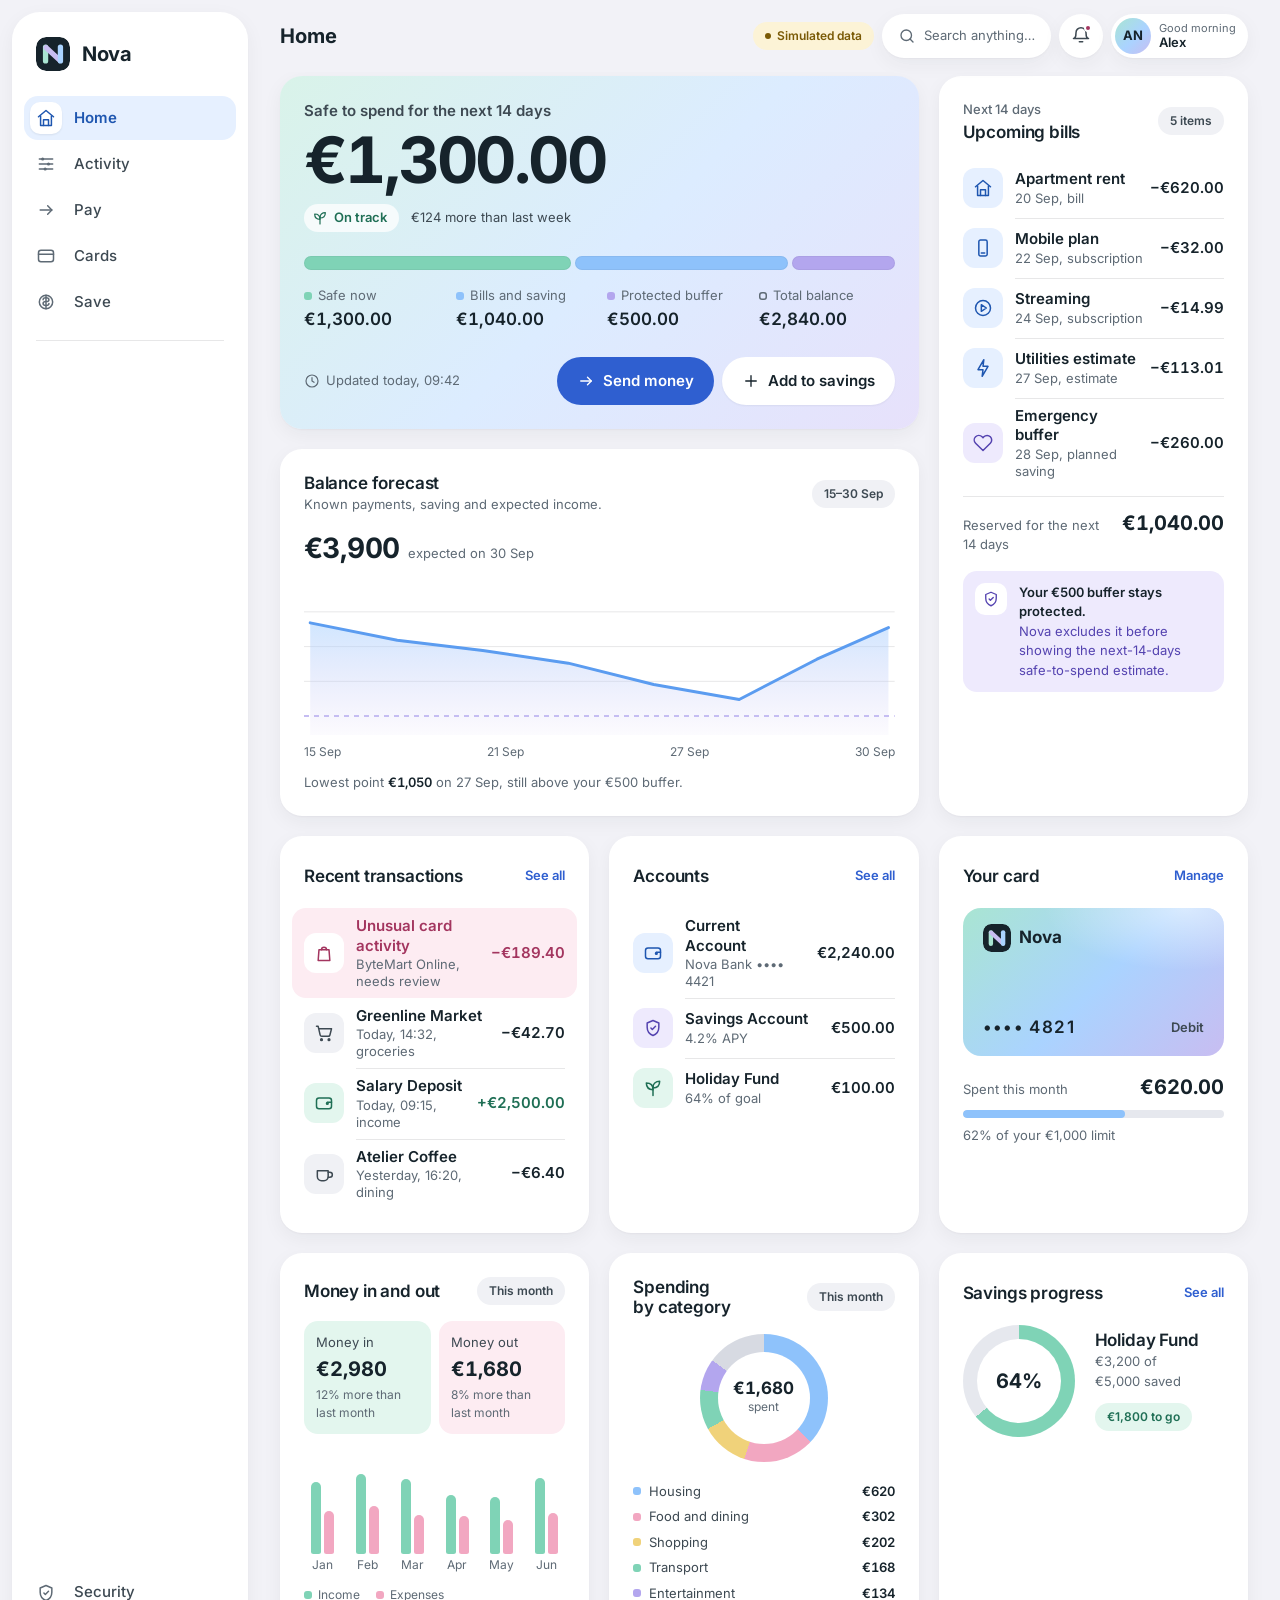
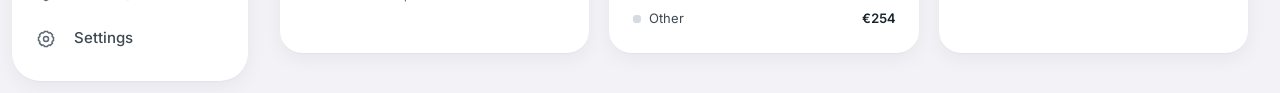
==== commit 6caf4dde: "Redesign Nova UI in pastel iOS style Replace the 21-file historical CSS cascade with one token-drive" ====
--- a/app.html
+++ b/app.html
@@ -3,16 +3,13 @@
 <head>
   <meta charset="utf-8">
   <meta name="viewport" content="width=device-width, initial-scale=1, viewport-fit=cover">
-  <meta name="theme-color" content="#f3f6fa">
+  <meta name="theme-color" content="#f2f2f7">
   <meta name="description" content="Nova personal banking and money-planning portfolio prototype centered on Money Horizon and safe-to-spend decisions.">
   <title>Nova — Personal Banking & Money Planning</title>
   <link rel="icon" href="assets/nova-mark.svg" type="image/svg+xml">
   <link rel="preload" href="assets/nova-current-renderer.js" as="script">
   <link rel="stylesheet" href="assets/nova-current.css">
   <link rel="stylesheet" href="assets/nova-motion.css?v=20260917-2">
-  <link rel="stylesheet" href="assets/nova-phase3-clarity.css">
-  <link rel="stylesheet" href="assets/nova-d02-truth-boundary.css">
-  <link rel="stylesheet" href="assets/nova-v6.css">
 </head>
 <body class="product-body">
   <a class="skip-link" href="#main">Skip to main content</a>
@@ -38,7 +35,6 @@
   <script src="assets/nova-current-state.js" defer></script>
   <script src="assets/nova-phase3-clarity.js" defer></script>
   <script src="assets/nova-d02-truth-boundary.js" defer></script>
-  <script src="assets/nova-v6.js" defer></script>
   <script src="assets/state-lab-launcher.js" defer></script>
 </body>
 </html>
--- a/assets/nova-current.css
+++ b/assets/nova-current.css
@@ -1,5388 +1,1046 @@
 /* GENERATED BY scripts/p2-1b-consolidate-runtime.mjs
-   P2.1B preserves the verified stylesheet cascade while collapsing historical
-   foundation links into assets/nova-current.css. Motion remains a separate
-   cross-cutting runtime concern. */
-
-/* ===== P2.1B CSS SOURCE: assets/nova.css ===== */
-:root {
-  --canvas:#f3f0e8;
-  --surface:#fffdf8;
-  --surface-strong:#ffffff;
-  --field:#ebe7dc;
-  --field-2:#dfdbd0;
-  --ink:#14201b;
-  --ink-2:#3f4a45;
-  --muted:#5e665f;
-  --line:#cfcac0;
-  --line-strong:#9e9a91;
-  --primary:#205b48;
-  --primary-strong:#174737;
-  --primary-soft:#dce9e2;
-  --safe:#2d755c;
-  --safe-soft:#dfece5;
-  --committed:#b6782c;
-  --committed-strong:#8e5a1c;
-  --committed-soft:#f2e5cf;
-  --buffer:#66757a;
-  --buffer-soft:#e2e8e8;
-  --risk:#b24b3e;
-  --risk-strong:#8b352c;
-  --risk-soft:#f3dfda;
-  --success:#2e6a4e;
-  --success-soft:#dfece5;
-  --info:#3d6873;
-  --info-soft:#e1ecef;
-  --focus:#1769aa;
-  --shadow-float:0 22px 60px rgba(20,32,27,.16);
-  --radius-xs:4px;
-  --radius-sm:8px;
-  --radius:12px;
-  --radius-lg:18px;
-  --pill:999px;
-  --tap:44px;
-  --max:1240px;
-  --serif:Georgia,"Times New Roman",serif;
-  --sans:ui-sans-serif,-apple-system,BlinkMacSystemFont,"Segoe UI",sans-serif;
-}
-
-*{box-sizing:border-box}
-html{background:var(--canvas);color:var(--ink);font-family:var(--sans);line-height:1.5;text-rendering:optimizeLegibility}
-body{margin:0;min-height:100vh;background:var(--canvas);color:var(--ink)}
-a{color:inherit;text-underline-offset:.2em}
+   Nova UI stylesheet bundle. Edit assets/nova-ui/*.css and rerun the script.
+   Motion remains a separate cross-cutting runtime concern. */
+
+/* ===== P2.1B CSS SOURCE: assets/nova-ui/tokens.css ===== */
+/* Nova UI — tokens and base.
+   Pastel iOS: mint, sky and lavender come from the Nova mark; each pastel has one
+   meaning (safe, committed, protected) and the rest of the UI stays neutral.
+   Source for assets/nova-current.css (run scripts/p2-1b-consolidate-runtime.mjs). */
+
+@font-face{font-family:"Inter";font-style:normal;font-weight:400;font-display:swap;src:url("fonts/inter-latin-400-normal.woff2") format("woff2")}
+@font-face{font-family:"Inter";font-style:normal;font-weight:500;font-display:swap;src:url("fonts/inter-latin-500-normal.woff2") format("woff2")}
+@font-face{font-family:"Inter";font-style:normal;font-weight:600;font-display:swap;src:url("fonts/inter-latin-600-normal.woff2") format("woff2")}
+@font-face{font-family:"Inter";font-style:normal;font-weight:700;font-display:swap;src:url("fonts/inter-latin-700-normal.woff2") format("woff2")}
+
+:root{
+  /* Neutrals: iOS grouped background, white surfaces, ink from the Nova mark */
+  --bg:#f2f2f7;
+  --surface:#ffffff;
+  --surface-2:#f7f7fa;
+  --fill:#f0f1f5;
+  --fill-strong:#e6e8ee;
+  --hairline:rgba(60,60,67,.12);
+  --hairline-strong:rgba(60,60,67,.2);
+  --ink:#16232b;
+  --ink-2:#3d4952;
+  --ink-3:#5e6a75;
+  --ink-inverse:#ffffff;
+
+  /* Nova pastels (logo) and their roles */
+  --mint:#a9e5d2;      --mint-soft:#e3f6ee;     --mint-ink:#1f6f55;
+  --sky:#aad3ff;       --sky-soft:#e6f0ff;      --sky-ink:#1e56b0;
+  --lavender:#c8bdf1;  --lavender-soft:#eeeafd; --lavender-ink:#5443b0;
+  --peach:#f6c3d4;     --peach-soft:#fdecf2;    --peach-ink:#a3355f;
+  --butter:#f4dc94;    --butter-soft:#fcf3d6;   --butter-ink:#7a5a06;
+  --risk:#d92d20;      --risk-soft:#fdecec;     --risk-ink:#b42318;
+
+  /* Money Horizon roles, also used inline by the renderer */
+  --safe:var(--mint);
+  --committed:var(--sky);
+  --buffer:var(--lavender);
+
+  /* Actions */
+  --accent:#2f5fd0;
+  --accent-hover:#2650b5;
+  --accent-soft:var(--sky-soft);
+  --focus:#2f5fd0;
+
+  /* Shape: one radius per surface type */
+  --r-card:22px;
+  --r-inner:14px;
+  --r-icon:12px;
+  --r-pill:999px;
+  --shadow-card:0 1px 2px rgba(22,35,43,.04),0 6px 20px rgba(22,35,43,.05);
+  --shadow-float:0 10px 40px rgba(22,35,43,.14),0 1px 3px rgba(22,35,43,.08);
+  --glass:rgba(255,255,255,.78);
+  --glass-blur:saturate(180%) blur(20px);
+
+  /* Type */
+  --font:-apple-system,BlinkMacSystemFont,"SF Pro Text","SF Pro Display","Inter",system-ui,"Segoe UI",sans-serif;
+  --font-mono:ui-monospace,"SF Mono",Menlo,Consolas,monospace;
+  --t-xs:12px;
+  --t-sm:13px;
+  --t-body:15px;
+  --t-md:17px;
+  --t-lg:20px;
+  --t-xl:28px;
+  --t-hero:clamp(44px,6vw,64px);
+
+  /* Space (4/8 rhythm) */
+  --s-1:4px;--s-2:8px;--s-3:12px;--s-4:16px;--s-5:20px;--s-6:24px;--s-8:32px;--s-10:40px;
+
+  --rail-w:236px;
+  --page-max:1240px;
+  color-scheme:light;
+}
+
+*,*::before,*::after{box-sizing:border-box}
+html{-webkit-text-size-adjust:100%;text-size-adjust:100%;scroll-padding-top:96px}
+body{margin:0;min-height:100vh;background:var(--bg);color:var(--ink);font-family:var(--font);font-size:var(--t-body);line-height:1.5;-webkit-font-smoothing:antialiased;-moz-osx-font-smoothing:grayscale}
+body.product-body [hidden]{display:none!important}
+img,svg{display:block;max-width:100%}
+h1,h2,h3,h4,p,dl,dd,ol,ul,figure{margin:0}
+ul,ol{padding:0;list-style:none}
+h1,h2,h3{color:var(--ink);font-weight:700;line-height:1.2;letter-spacing:-.01em;text-wrap:balance}
+h1{font-size:var(--t-xl);letter-spacing:-.02em}
+h2{font-size:var(--t-md);font-weight:600}
+h3{font-size:var(--t-body);font-weight:600}
+p{color:var(--ink-3);text-wrap:pretty}
+a{color:var(--accent);text-decoration:none}
+a:hover{color:var(--accent-hover)}
 button,input,select,textarea{font:inherit;color:inherit}
 button{cursor:pointer}
-button:disabled{cursor:not-allowed}
-img,svg{display:block;max-width:100%}
-svg{width:1em;height:1em}
-::selection{background:var(--primary-soft);color:var(--ink)}
-
-.skip-link{position:fixed;top:8px;left:8px;z-index:1000;transform:translateY(-160%);padding:10px 14px;background:var(--ink);color:#fff;border-radius:var(--radius-sm);font-weight:700}
-.skip-link:focus{transform:none}
-:focus-visible{outline:3px solid var(--focus);outline-offset:3px}
+strong,b{font-weight:600}
+small{font-size:var(--t-sm)}
+dt{color:var(--ink-3)}
+.mono{font-family:var(--font-mono);font-size:.92em;letter-spacing:0}
 .sr-only{position:absolute!important;width:1px;height:1px;padding:0;margin:-1px;overflow:hidden;clip:rect(0,0,0,0);white-space:nowrap;border:0}
-
-.eyebrow{margin:0 0 8px;font-size:.72rem;line-height:1.2;letter-spacing:.115em;text-transform:uppercase;font-weight:800;color:var(--muted)}
-.meta{font-size:.83rem;color:var(--muted)}
-.mono{font-family:"SFMono-Regular",Consolas,"Liberation Mono",monospace;font-size:.86em}
-.prototype-label{display:inline-flex;align-items:center;gap:6px;padding:6px 9px;border:1px solid var(--line-strong);border-radius:var(--pill);font-size:.68rem;font-weight:800;letter-spacing:.08em;text-transform:uppercase;color:var(--ink-2);background:transparent;white-space:nowrap}
-.prototype-label::before{content:"";width:6px;height:6px;border-radius:50%;background:var(--committed)}
+:focus-visible{outline:3px solid var(--focus);outline-offset:2px;border-radius:10px}
+::selection{background:var(--sky)}
+
+.skip-link{position:fixed;left:16px;top:-64px;z-index:10000;padding:10px 16px;border-radius:var(--r-pill);background:var(--ink);color:#fff;font-weight:600;transition:top .15s ease}
+.skip-link:focus{top:12px;color:#fff}
+
+/* Money is always tabular */
+.money-amount,.goal-amount,.dossier-amount,.list-value,.nova-edge-amount,
+[class*="amount"],.review-row strong,.horizon-legend strong,b,strong{font-variant-numeric:tabular-nums}
+
+.loading-shell,.noscript{max-width:560px;margin:15vh auto;padding:var(--s-8);border-radius:var(--r-card);background:var(--surface);box-shadow:var(--shadow-card)}
+.loading-shell h1{margin:var(--s-2) 0}
+/* ===== END P2.1B CSS SOURCE: assets/nova-ui/tokens.css ===== */
+
+/* ===== P2.1B CSS SOURCE: assets/nova-ui/shell.css ===== */
+/* Nova UI — app shell: sidebar, navigation bar, tab bar, page frame. */
 
 .app-root{min-height:100vh}
-.app-shell{min-height:100vh;display:grid;grid-template-columns:1fr;grid-template-rows:auto 1fr auto}
-.app-stage{min-width:0}
-
-/* Brand + navigation */
-.brand{display:inline-flex;align-items:center;gap:11px;text-decoration:none;color:var(--ink);font-weight:800;letter-spacing:-.02em}
-.brand-mark{position:relative;width:34px;height:34px;display:grid;place-items:center;border:1px solid var(--ink);border-radius:50%;background:var(--ink);color:var(--surface);font-family:var(--serif);font-size:1rem;font-weight:600}
-.brand-mark::after{content:"";position:absolute;inset:5px;border:1px solid rgba(255,255,255,.34);border-radius:50%}
-.mobile-topbar{height:66px;display:flex;align-items:center;justify-content:space-between;padding:0 16px;border-bottom:1px solid var(--line);background:rgba(243,240,232,.96);position:sticky;top:0;z-index:30;backdrop-filter:blur(12px)}
-.utility-actions{display:flex;align-items:center;gap:7px}
-.icon-btn{width:var(--tap);height:var(--tap);display:grid;place-items:center;border:1px solid transparent;border-radius:50%;background:transparent;color:var(--ink);text-decoration:none;position:relative;transition:background .16s ease,border-color .16s ease,transform .16s ease}
-.icon-btn:hover{background:var(--surface);border-color:var(--line)}
-.icon-btn:active{transform:scale(.96)}
-.icon-btn svg{width:20px;height:20px}
-.notification-dot{position:absolute;right:7px;top:7px;width:8px;height:8px;border-radius:50%;background:var(--risk);box-shadow:0 0 0 3px var(--canvas)}
+.app-shell{min-height:100vh}
+.app-stage{min-width:0;min-height:100vh}
+.mobile-topbar{display:none}
+
+/* ---------- Sidebar (iPadOS style, ≥1200px) ---------- */
 .sidebar{display:none}
-.sidebar-account{padding:14px 10px 18px;margin-bottom:12px;border-top:1px solid var(--line);border-bottom:1px solid var(--line)}
-.sidebar-account span{display:block;font-size:.72rem;color:var(--muted);text-transform:uppercase;letter-spacing:.08em;font-weight:700}
-.sidebar-account strong{display:block;margin-top:3px;font-family:var(--serif);font-size:1.4rem;font-weight:600;font-variant-numeric:tabular-nums}
-.side-nav{display:flex;flex-direction:column;gap:3px}
-.side-nav a{min-height:46px;display:flex;align-items:center;gap:11px;padding:10px 11px;border-radius:var(--radius-sm);text-decoration:none;color:var(--muted);font-weight:700;transition:background .16s ease,color .16s ease}
-.side-nav a:hover{background:rgba(255,255,255,.55);color:var(--ink)}
-.side-nav a.active{background:var(--surface);color:var(--ink);box-shadow:inset 3px 0 0 var(--primary)}
-.side-nav a svg{width:19px;height:19px;stroke-width:1.85}
-.side-bottom{margin-top:auto;padding-top:16px;border-top:1px solid var(--line)}
-
-.bottom-nav{position:fixed;left:0;right:0;bottom:0;z-index:40;display:grid;grid-template-columns:repeat(5,1fr);padding:6px 6px max(7px,env(safe-area-inset-bottom));background:rgba(255,253,248,.97);border-top:1px solid var(--line);backdrop-filter:blur(16px)}
-.bottom-nav a{min-height:56px;display:flex;flex-direction:column;align-items:center;justify-content:center;gap:3px;text-decoration:none;color:var(--muted);font-size:.68rem;font-weight:700;border-radius:var(--radius-sm);position:relative}
-.bottom-nav a .nav-glyph{height:22px;display:grid;place-items:center}
-.bottom-nav a svg{width:20px;height:20px;stroke-width:1.9}
-.bottom-nav a.active{color:var(--ink)}
-.bottom-nav a.active::after{content:"";position:absolute;bottom:2px;width:18px;height:2px;background:var(--primary)}
-
-/* Shared layout */
-.main-wrap{width:min(100%,var(--max));margin:0 auto;padding:22px 16px 108px}
-.page-grid{display:grid;grid-template-columns:minmax(0,1fr);gap:28px}
-.page-grid.has-context{align-items:start}
-.page-heading{display:flex;align-items:flex-end;justify-content:space-between;gap:18px;margin-bottom:26px;padding-bottom:18px;border-bottom:1px solid var(--line)}
-.page-heading h1,.page-heading h2{margin:0;font-family:var(--serif);font-weight:600;line-height:.98;letter-spacing:-.02em}
-.page-heading h1{font-size:clamp(2.35rem,8vw,4.5rem)}
-.page-heading p{max-width:60ch;margin:10px 0 0;color:var(--muted)}
-.page-heading .back-link{display:inline-flex;align-items:center;gap:7px;margin-bottom:18px;font-size:.82rem;font-weight:750;text-decoration:none;color:var(--ink-2)}
-.page-heading .back-link svg{width:16px;height:16px}
-.section{padding:26px 0;border-top:1px solid var(--line)}
-.section:first-child{border-top:0;padding-top:0}
-.section-head{display:flex;align-items:baseline;justify-content:space-between;gap:14px;margin-bottom:15px}
-.section-head h2,.section-head h3{margin:0;line-height:1.1}
-.section-head h2{font-family:var(--serif);font-size:1.55rem;font-weight:600;letter-spacing:-.02em}
-.section-head h3{font-size:1rem}
-.text-link{display:inline-flex;align-items:center;gap:5px;border:0;background:transparent;color:var(--primary-strong);font-weight:750;padding:7px 0;text-decoration:none}
-.text-link:hover{text-decoration:underline}
-.text-link svg{width:15px;height:15px}
-.context-rail{min-width:0}
-
-/* Buttons */
-.btn{min-height:var(--tap);display:inline-flex;align-items:center;justify-content:center;gap:8px;border:1px solid transparent;border-radius:var(--radius-sm);padding:11px 15px;font-weight:750;text-decoration:none;transition:transform .14s ease,background .14s ease,border-color .14s ease,color .14s ease}
-.btn svg{width:18px;height:18px}
-.btn:hover{transform:translateY(-1px)}
-.btn:active{transform:translateY(0) scale(.985)}
-.btn-primary{background:var(--ink);color:#fff}
-.btn-primary:hover{background:#0c1511}
-.btn-secondary{background:var(--surface);border-color:var(--line-strong);color:var(--ink)}
-.btn-secondary:hover{border-color:var(--ink)}
-.btn-risk{background:var(--risk);color:#fff}
-.btn-risk:hover{background:var(--risk-strong)}
-.btn-quiet{background:transparent;border-color:transparent;color:var(--ink)}
+@media (min-width:1200px){
+  .sidebar{
+    position:fixed;z-index:40;top:12px;bottom:12px;left:12px;width:var(--rail-w);
+    display:flex;flex-direction:column;gap:var(--s-5);padding:var(--s-5) var(--s-3);
+    border-radius:28px;background:#fff;box-shadow:var(--shadow-card);overflow-y:auto
+  }
+  .app-stage{margin-left:calc(var(--rail-w) + 12px)}
+}
+.v4-rail-brand{display:flex;align-items:center;gap:var(--s-3);min-height:44px;padding:0 var(--s-3);color:var(--ink);font-size:var(--t-lg);font-weight:700;letter-spacing:-.02em}
+.v4-rail-brand img{width:34px;height:34px;border-radius:10px}
+.v4-rail-brand::after{content:"Nova"}
+.v4-rail-brand:hover{color:var(--ink)}
+.v4-rail-nav{display:flex;flex:1;flex-direction:column;gap:var(--s-2)}
+.v5-rail-primary,.v5-rail-secondary{display:flex;flex-direction:column;gap:2px}
+.v5-rail-secondary{margin-top:auto}
+.v5-rail-divider{height:1px;margin:var(--s-2) var(--s-3);background:var(--hairline)}
+.v4-rail-nav a{
+  display:flex;align-items:center;gap:var(--s-3);min-height:44px;padding:6px var(--s-3) 6px 6px;
+  border-radius:var(--r-inner);color:var(--ink-2);font-size:var(--t-body);font-weight:500
+}
+.v4-rail-nav a:hover{background:var(--fill);color:var(--ink)}
+.v5-rail-icon{display:grid;place-items:center;width:32px;height:32px;border-radius:10px;color:var(--ink-3)}
+.v5-rail-icon svg{width:20px;height:20px}
+.v4-rail-nav a.active{background:var(--sky-soft);color:var(--sky-ink);font-weight:600}
+.v4-rail-nav a.active .v5-rail-icon{background:#fff;color:var(--sky-ink);box-shadow:0 1px 2px rgba(22,35,43,.08)}
+.v4-rail-nav a.active .v5-rail-icon::after{content:none}
+
+/* ---------- Navigation bar ---------- */
+.ios26-nav{
+  position:sticky;top:0;z-index:30;
+  background:rgba(242,242,247,.82);-webkit-backdrop-filter:var(--glass-blur);backdrop-filter:var(--glass-blur)
+}
+.ios26-nav-inner{max-width:var(--page-max);margin:0 auto;padding:0 var(--s-4)}
+.ios26-nav-row{display:grid;grid-template-columns:minmax(0,1fr) auto minmax(0,1fr);align-items:center;gap:var(--s-3);min-height:56px}
+.ios26-nav-leading{display:flex;align-items:center;min-width:0}
+.ios26-nav-center{overflow:hidden;color:var(--ink);font-size:var(--t-md);font-weight:600;text-align:center;white-space:nowrap;text-overflow:ellipsis}
+.ios26-nav-actions{display:flex;align-items:center;justify-content:flex-end;gap:var(--s-2);min-width:0}
+.ios26-brand{display:flex;align-items:center;gap:var(--s-2);min-height:44px;color:var(--ink);font-size:var(--t-md);font-weight:700}
+.ios26-brand img{width:30px;height:30px;border-radius:9px}
+.ios26-brand:hover{color:var(--ink)}
+.ios26-back{display:inline-flex;align-items:center;gap:2px;min-height:44px;margin-left:-6px;padding-right:var(--s-2);color:var(--accent);font-size:var(--t-md);font-weight:500;white-space:nowrap}
+.ios26-back svg{width:24px;height:24px;flex:none}
+.ios26-back span{overflow:hidden;text-overflow:ellipsis}
+
+.v6-sim-pill{display:inline-flex;align-items:center;gap:6px;min-height:28px;padding:0 var(--s-3);border-radius:var(--r-pill);background:var(--butter-soft);color:var(--butter-ink);font-size:var(--t-xs);font-weight:600;white-space:nowrap}
+.v6-sim-pill::before{content:"";width:6px;height:6px;border-radius:50%;background:currentColor}
+.nova-search-chip{display:none}
+.nova-bell-chip,.nova-profile-chip,.ios26-icon-btn{
+  position:relative;display:inline-flex;align-items:center;justify-content:center;gap:var(--s-2);
+  min-width:44px;height:44px;border-radius:var(--r-pill);background:#fff;color:var(--ink-2);box-shadow:var(--shadow-card)
+}
+.nova-bell-chip svg{width:20px;height:20px}
+.nova-bell-chip i{position:absolute;top:10px;right:11px;width:8px;height:8px;border:2px solid #fff;border-radius:50%;background:var(--peach-ink)}
+.nova-profile-chip{display:none;padding:0 var(--s-3) 0 4px;color:var(--ink)}
+.nova-avatar{display:grid;place-items:center;width:36px;height:36px;border-radius:50%;background:linear-gradient(135deg,var(--mint),var(--sky) 55%,var(--lavender));color:var(--ink);font-size:var(--t-sm);font-weight:700}
+.nova-profile-chip small{display:block;color:var(--ink-3);font-size:11px;line-height:1.2}
+.nova-profile-chip strong{display:block;font-size:var(--t-sm);line-height:1.2}
+.nova-profile-chip b{display:none}
+
+.ios26-nav-title{display:none;padding:var(--s-1) 0 var(--s-3)}
+.ios26-nav-title h1{font-size:34px;letter-spacing:-.025em}
+.ios26-nav-title p{margin-top:2px;font-size:var(--t-body)}
+
+/* Tab roots carry their own large title, so the bar title stays empty there */
+body:has(.v3-page-head,.v4-page-head) .ios26-nav-center{visibility:hidden}
+
+/* Top tabs: only between phone and sidebar widths */
+.nova-top-tabs{display:none}
+
+@media (max-width:767px){
+  .ios26-nav-actions .nova-bell-chip{display:none}
+  body:has(main.home-page) .ios26-nav-center{visibility:hidden}
+  body:has(main.home-page) .ios26-nav-title{display:block}
+}
+@media (min-width:768px){
+  .ios26-nav-inner{padding:0 var(--s-8)}
+  .ios26-nav-row{min-height:72px;grid-template-columns:auto minmax(0,1fr) auto}
+  .ios26-nav-center{font-size:var(--t-lg);font-weight:700;text-align:left}
+}
+@media (min-width:768px) and (max-width:1199px){
+  .ios26-brand .ios26-wordmark{display:none}
+  .nova-top-tabs{
+    display:flex;justify-self:center;gap:2px;padding:4px;border-radius:var(--r-pill);background:var(--fill-strong)
+  }
+  .nova-top-tabs a{display:inline-flex;align-items:center;min-height:36px;padding:0 var(--s-4);border-radius:var(--r-pill);color:var(--ink-2);font-size:var(--t-sm);font-weight:600}
+  .nova-top-tabs a.active{background:#fff;color:var(--ink);box-shadow:0 1px 3px rgba(22,35,43,.12)}
+  .ios26-nav-center{display:none}
+}
+@media (min-width:1200px){
+  .ios26-nav-leading:not(:has(.ios26-back)){display:none}
+  .ios26-nav-row{grid-template-columns:auto minmax(0,1fr) auto}
+  .ios26-nav-leading:not(:has(.ios26-back)) + .ios26-nav-center{grid-column:1 / 3}
+  .nova-search-chip{display:inline-flex;align-items:center;gap:var(--s-2);height:44px;padding:0 var(--s-4);border-radius:var(--r-pill);background:#fff;color:var(--ink-3);font-size:var(--t-sm);box-shadow:var(--shadow-card)}
+  .nova-search-chip svg{width:18px;height:18px}
+  .nova-search-chip span{white-space:nowrap}
+  .nova-search-chip:hover{color:var(--ink)}
+  .nova-profile-chip{display:inline-flex}
+}
+
+/* ---------- Tab bar (phones): floating glass capsule ---------- */
+.bottom-nav{display:none}
+@media (max-width:767px){
+  .bottom-nav{
+    position:fixed;z-index:50;left:12px;right:12px;bottom:calc(10px + env(safe-area-inset-bottom));
+    display:grid;grid-template-columns:repeat(5,1fr);gap:2px;max-width:560px;margin:0 auto;padding:6px;
+    border-radius:32px;background:var(--glass);-webkit-backdrop-filter:var(--glass-blur);backdrop-filter:var(--glass-blur);
+    box-shadow:var(--shadow-float),inset 0 0 0 .5px rgba(255,255,255,.7)
+  }
+  .bottom-nav a{display:flex;flex-direction:column;align-items:center;justify-content:center;gap:2px;min-height:52px;border-radius:26px;color:var(--ink-3);font-size:10.5px;font-weight:600}
+  .bottom-nav a.active{background:var(--sky-soft);color:var(--sky-ink)}
+  .nav-glyph{display:grid;place-items:center;height:24px}
+  .nav-glyph svg{width:22px;height:22px}
+}
+
+/* ---------- Page frame ---------- */
+.main-wrap{max-width:var(--page-max);margin:0 auto;padding:var(--s-2) var(--s-4) calc(112px + env(safe-area-inset-bottom))}
+@media (min-width:768px){.main-wrap{padding:var(--s-2) var(--s-8) var(--s-10)}}
+.main-wrap:focus{outline:none}
+.main-wrap > * + *{margin-top:var(--s-4)}
+
+/* Page headings (pushed pages and tab roots) */
+.page-heading,.v3-page-head,.v4-page-head{display:flex;flex-wrap:wrap;align-items:flex-end;justify-content:space-between;gap:var(--s-4);padding:var(--s-2) 0 var(--s-2)}
+.page-heading h1,.v3-page-head h1,.v4-page-head h1{font-size:34px;letter-spacing:-.025em}
+.page-heading p:not(.eyebrow){max-width:60ch;margin-top:var(--s-1);font-size:var(--t-body)}
+.page-heading .eyebrow{margin-bottom:2px}
+.page-heading .back-link{display:none}
+@media (min-width:768px){
+  .page-heading h1,.v3-page-head h1,.v4-page-head h1{font-size:var(--t-xl)}
+}
+/* ===== END P2.1B CSS SOURCE: assets/nova-ui/shell.css ===== */
+
+/* ===== P2.1B CSS SOURCE: assets/nova-ui/components.css ===== */
+/* Nova UI — shared components. One surface style, one row style, one control set. */
+
+/* ---------- Surfaces ---------- */
+.nova-card,.v3-surface,.v4-card,.section,.task-panel,.impact-panel,.evidence-panel,.dossier-hero,
+.activity-header,.document-sheet,.kyc-spine,.card-quick,.recurring-total,.notification-group,
+.protection-band,.nova-native-state-card,.receipt-sheet,.empty-state,.page-grid > section{
+  min-width:0;padding:var(--s-5);border-radius:var(--r-card);background:var(--surface);box-shadow:var(--shadow-card)
+}
+@media (min-width:768px){
+  .nova-card,.v3-surface,.v4-card,.section,.task-panel,.impact-panel,.evidence-panel,.dossier-hero,
+  .activity-header,.document-sheet,.kyc-spine,.card-quick,.recurring-total,.notification-group,
+  .protection-band,.nova-native-state-card,.empty-state{padding:var(--s-6)}
+}
+/* a section inside a surface is a plain group, not a nested card */
+:is(.task-panel,.impact-panel,.document-sheet,.section,.empty-state) :is(.section,.horizon){padding:0;border-radius:0;box-shadow:none;background:none}
+:is(.task-panel,.document-sheet) > .section{margin-top:var(--s-5)}
+
+/* Overline above a heading: sentence case, quiet */
+.eyebrow,.nova-label,.nova-state-eyebrow{margin:0 0 var(--s-1);color:var(--ink-3);font-size:var(--t-sm);font-weight:500;letter-spacing:0;text-transform:none}
+.meta{color:var(--ink-3);font-size:var(--t-sm)}
+
+/* Card head: optional overline, title, trailing pill or link */
+.nova-card-head,.v3-section-title,.v4-section-head,.section-head,.notification-group-title{
+  display:flex;align-items:center;justify-content:space-between;gap:var(--s-3);margin-bottom:var(--s-4)
+}
+.nova-card-head small,.v3-section-title small,.v4-section-head small{display:block;margin-bottom:2px;color:var(--ink-3);font-size:var(--t-sm);font-weight:500}
+.nova-card-head h2,.v3-section-title h2,.v4-section-head h2,.section-head h2,.notification-group-title h2{font-size:var(--t-md);font-weight:600}
+.nova-card-head p{margin-top:2px;font-size:var(--t-sm)}
+.nova-card-head > a,.v3-section-title > a,.v4-section-head > a,.section-head > a,.text-link{
+  flex:none;display:inline-flex;align-items:center;min-height:32px;color:var(--accent);font-size:var(--t-sm);font-weight:600;white-space:nowrap
+}
+
+/* ---------- Buttons ---------- */
+.btn,.v3-primary-action,.v4-full-action,.v3-pill-btn,.v4-dark-pill,.v3-primary-link,
+.nova-native-state-actions a,.decision-action{
+  display:inline-flex;align-items:center;justify-content:center;gap:var(--s-2);min-height:48px;padding:0 var(--s-5);
+  border:0;border-radius:var(--r-pill);font-size:var(--t-body);font-weight:600;line-height:1.2;text-align:center;
+  transition:background-color .15s ease,transform .15s ease,box-shadow .15s ease
+}
+.btn:active,.v3-primary-action:active,.v4-full-action:active,.decision-action:active{transform:scale(.97)}
+.btn-primary,.btn.primary,.v4-full-action,.v3-pill-btn,.v4-dark-pill,.v3-primary-link,.nova-native-state-actions a.primary{background:var(--accent);color:#fff}
+.btn-primary:hover,.v4-full-action:hover,.v3-pill-btn:hover,.v4-dark-pill:hover,.v3-primary-link:hover,.nova-native-state-actions a.primary:hover{background:var(--accent-hover);color:#fff}
+.btn-primary:focus-visible,.v3-pill-btn:focus-visible,.v4-dark-pill:focus-visible{color:#fff}
+.btn-secondary,.btn.secondary,.v3-primary-action,.nova-native-state-actions a.secondary{background:var(--accent-soft);color:var(--sky-ink)}
+.btn-secondary:hover,.btn.secondary:hover,.v3-primary-action:hover,.nova-native-state-actions a.secondary:hover{background:#d9e8ff;color:var(--sky-ink)}
+.btn-risk{background:var(--risk-soft);color:var(--risk-ink)}
+.btn-risk:hover{background:#fbdcdc;color:var(--risk-ink)}
 .btn-wide{width:100%}
-.btn[aria-busy="true"]::after{content:"";width:14px;height:14px;border:2px solid currentColor;border-right-color:transparent;border-radius:50%;animation:spin .8s linear infinite}
-@keyframes spin{to{transform:rotate(360deg)}}
-
-/* Status + callouts */
-.status{display:inline-flex;align-items:center;gap:7px;padding:6px 9px;border:1px solid currentColor;border-radius:var(--pill);font-size:.72rem;font-weight:800;line-height:1;white-space:nowrap}
-.status::before{content:"";width:6px;height:6px;border-radius:50%;background:currentColor}
-.status-success{color:#24573f;background:var(--success-soft)}
-.status-pending{color:#73501d;background:var(--committed-soft)}
-.status-risk{color:var(--risk-strong);background:var(--risk-soft)}
-.status-neutral{color:#455458;background:var(--buffer-soft)}
-.status-declined{color:#74463f;background:#eee2df}
-.callout{padding:15px 16px;border-left:3px solid var(--info);background:var(--info-soft);border-radius:0 var(--radius-sm) var(--radius-sm) 0}
-.callout p{margin:2px 0 0;color:var(--ink-2)}
-.callout strong{display:block}
-.callout-risk{border-left-color:var(--risk);background:var(--risk-soft)}
-.callout-warning{border-left-color:var(--committed);background:var(--committed-soft)}
-.callout-success{border-left-color:var(--success);background:var(--success-soft)}
-
-/* Home decision field */
-.home-page{padding-top:18px}
-.home-kicker{display:flex;align-items:center;justify-content:space-between;gap:14px;padding-bottom:14px;border-bottom:1px solid var(--line)}
-.home-kicker time{font-size:.8rem;color:var(--muted);font-weight:650}
-.decision-field{padding:28px 0 24px}
-.decision-top{display:grid;gap:22px}
-.decision-copy h1,.money-amount{margin:8px 0 7px;font-family:var(--serif);font-size:clamp(4rem,18vw,7.5rem);font-weight:600;line-height:.82;letter-spacing:-.045em;font-variant-numeric:tabular-nums}
-.decision-copy .decision-label{display:flex;align-items:center;gap:9px;font-weight:800}
-.decision-copy .decision-label::before{content:"";width:12px;height:2px;background:var(--safe)}
-.money-sub{display:flex;flex-wrap:wrap;gap:7px 16px;margin-top:10px;color:var(--muted);font-size:.87rem}
-.decision-actions{display:grid;grid-template-columns:1fr 1fr;gap:8px;align-self:end}
-.decision-action{min-height:74px;display:flex;flex-direction:column;align-items:flex-start;justify-content:space-between;gap:7px;padding:12px;border:1px solid var(--line);background:transparent;border-radius:var(--radius-sm);text-decoration:none;font-weight:750}
-.decision-action:hover{background:var(--surface);border-color:var(--line-strong)}
-.decision-action svg{width:20px;height:20px;color:var(--primary)}
-.decision-action small{color:var(--muted);font-weight:600}
-
-/* Money Horizon 2.0 */
-.horizon{margin-top:26px;padding:18px 0 0;border-top:2px solid var(--ink)}
-.horizon-top{display:flex;align-items:flex-start;justify-content:space-between;gap:16px;margin-bottom:10px}
-.horizon-top h2{margin:0;font-family:var(--serif);font-size:1.4rem;font-weight:600;letter-spacing:-.015em}
-.horizon-top p{max-width:52ch;margin:4px 0 0;color:var(--muted);font-size:.84rem}
-.horizon-range{font-size:.72rem;color:var(--muted);font-weight:700;text-transform:uppercase;letter-spacing:.08em}
-.horizon-timeline{position:relative;padding-top:34px}
-.horizon-grid{position:absolute;inset:28px 0 20px;pointer-events:none;background:repeating-linear-gradient(90deg,transparent 0,transparent calc(25% - 1px),rgba(20,32,27,.12) calc(25% - 1px),rgba(20,32,27,.12) 25%)}
-.horizon-bar{position:relative;z-index:2;height:54px;display:flex;overflow:hidden;border:1px solid var(--ink);background:var(--field);border-radius:var(--radius-xs)}
-.horizon-zone{height:100%;display:flex;align-items:center;justify-content:flex-start;padding:0 10px;border-right:1px solid rgba(20,32,27,.65);font-size:.72rem;font-weight:800;white-space:nowrap;overflow:hidden;transition:width .72s cubic-bezier(.2,.75,.2,1)}
-.horizon-zone:last-child{border-right:0}
-.horizon-zone.safe{background:var(--safe);color:#fff}
-.horizon-zone.committed{background:var(--committed);color:var(--ink)}
-.horizon-zone.buffer{background:var(--buffer);color:#fff}
-.horizon-marker{position:absolute;z-index:3;left:38%;top:7px;transform:translateX(-1px);width:1px;height:82px;background:var(--ink);transition:left .58s cubic-bezier(.2,.75,.2,1)}
-.horizon-marker::before{content:"Rent · Sep 20";position:absolute;left:7px;top:-1px;padding:3px 6px;border:1px solid var(--ink);border-radius:var(--radius-xs);background:var(--surface);color:var(--ink);font-size:.66rem;font-weight:800;white-space:nowrap}
-.horizon-dates{position:relative;z-index:2;display:grid;grid-template-columns:repeat(5,1fr);margin-top:7px;color:var(--muted);font-size:.65rem;font-weight:650}
-.horizon-dates span:nth-child(2),.horizon-dates span:nth-child(3),.horizon-dates span:nth-child(4){text-align:center}
-.horizon-dates span:last-child{text-align:right}
-.horizon-legend{display:grid;grid-template-columns:1fr;gap:0;margin-top:14px;border-top:1px solid var(--line)}
-.horizon-legend>div{display:grid;grid-template-columns:minmax(0,1fr) auto;gap:12px;align-items:center;padding:9px 0;border-bottom:1px solid var(--line);font-size:.82rem}
-.legend-key{display:flex;align-items:center;gap:8px;color:var(--ink-2)}
-.legend-swatch{width:9px;height:9px;flex:0 0 auto;border-radius:2px}
-.horizon-note{margin:11px 0 0;color:var(--muted);font-size:.75rem;line-height:1.45}
-.horizon.compact{margin-top:0;padding:15px;border:1px solid var(--line);border-top:2px solid var(--ink);background:var(--surface)}
-.horizon.compact .horizon-top p,.horizon.compact .horizon-dates{display:none}
-.horizon.compact .horizon-timeline{padding-top:26px}
-.horizon.compact .horizon-bar{height:42px}
-.horizon.compact .horizon-marker{height:64px;top:2px}
-.horizon.compact .horizon-legend{grid-template-columns:1fr}
-
-.attention-strip{display:grid;grid-template-columns:auto minmax(0,1fr) auto;align-items:center;gap:13px;padding:15px 0;border-top:1px solid var(--line);border-bottom:1px solid var(--line);text-decoration:none;transition:background .16s ease}
-.attention-strip:hover{background:rgba(178,75,62,.05)}
-.attention-mark{width:38px;height:38px;display:grid;place-items:center;border:1px solid var(--risk);border-radius:50%;color:var(--risk-strong)}
-.attention-mark svg{width:18px;height:18px}
-.attention-strip strong{display:block}
-.attention-strip small{display:block;margin-top:2px;color:var(--muted);font-size:.79rem}
-.attention-strip .chevron{color:var(--muted)}
-.attention-strip .chevron svg{width:18px;height:18px}
-
-/* Ledger lists */
-.ledger{border-top:1px solid var(--ink)}
-.ledger-row,.list-row{display:grid;grid-template-columns:auto minmax(0,1fr) auto;align-items:center;gap:12px;min-height:68px;padding:11px 0;border-bottom:1px solid var(--line);text-decoration:none;background:transparent}
-.ledger-row:hover,.list-row:hover{background:rgba(255,255,255,.38)}
-.ledger-date{width:46px;align-self:start;padding-top:4px;font-size:.66rem;color:var(--muted);font-weight:700;text-transform:uppercase;letter-spacing:.06em}
-.list-icon{width:39px;height:39px;display:grid;place-items:center;border:1px solid var(--line);border-radius:50%;background:var(--surface);color:var(--ink-2)}
-.list-icon svg{width:17px;height:17px}
-.list-title{font-weight:750;line-height:1.25}
-.list-sub{margin-top:3px;color:var(--muted);font-size:.78rem}
-.list-value{text-align:right;font-weight:800;font-variant-numeric:tabular-nums}
-.list-value small{display:block;margin-top:2px;color:var(--muted);font-size:.67rem;font-weight:650}
-.list-row.is-risk,.ledger-row.is-risk{background:linear-gradient(90deg,transparent 0,rgba(178,75,62,.075) 100%)}
-.list-row.is-risk .list-icon,.ledger-row.is-risk .list-icon{border-color:#d59c95;background:var(--risk-soft);color:var(--risk-strong)}
-.list{display:flex;flex-direction:column;border-top:1px solid var(--ink)}
-
-.upcoming-list{border-top:1px solid var(--ink)}
-.upcoming-row{display:grid;grid-template-columns:56px minmax(0,1fr) auto;gap:12px;align-items:center;padding:13px 0;border-bottom:1px solid var(--line)}
-.upcoming-date{text-align:center;border-right:1px solid var(--line);font-size:.68rem;color:var(--muted);font-weight:800;text-transform:uppercase;line-height:1.1}
-.upcoming-date strong{display:block;margin-top:3px;font-family:var(--serif);font-size:1.5rem;color:var(--ink);font-weight:600}
-.upcoming-copy strong{display:block}
-.upcoming-copy span{display:block;margin-top:2px;color:var(--muted);font-size:.78rem}
-.upcoming-amount{text-align:right;font-weight:800;font-variant-numeric:tabular-nums}
-.upcoming-amount small{display:block;color:var(--muted);font-size:.66rem;font-weight:600}
-
-/* Goal / progress */
-.progress-wrap{display:grid;gap:9px}
-.progress-meta{display:flex;justify-content:space-between;gap:12px;align-items:baseline}
-.progress-meta strong{font-family:var(--serif);font-size:1.25rem}
-.progress{height:7px;background:var(--field-2);overflow:hidden;border-radius:var(--pill)}
-.progress>span{display:block;height:100%;background:var(--primary);border-radius:inherit;transition:width .55s cubic-bezier(.2,.75,.2,1)}
-.progress-caption{color:var(--muted);font-size:.78rem}
-.goal-strip{display:grid;grid-template-columns:1fr auto;gap:14px;align-items:end;padding:18px 0;border-top:2px solid var(--ink);border-bottom:1px solid var(--line)}
-.goal-strip h3{margin:0;font-family:var(--serif);font-size:1.55rem}
-.goal-strip .goal-percent{font-family:var(--serif);font-size:2.25rem;line-height:1;font-weight:600}
-
-/* Insight rail */
-.context-panel{padding:18px 0;border-top:2px solid var(--ink)}
-.context-panel h2{margin:0 0 10px;font-family:var(--serif);font-size:1.35rem}
-.insight-line{padding:14px 0;border-bottom:1px solid var(--line)}
-.insight-line strong{display:block}
-.insight-line p{margin:4px 0 0;color:var(--muted);font-size:.82rem}
-.pulse-bars{display:flex;align-items:flex-end;gap:7px;height:76px;margin:16px 0 8px;padding-bottom:6px;border-bottom:1px solid var(--line)}
-.pulse-bars span{flex:1;min-width:8px;background:var(--field-2);border-radius:2px 2px 0 0}
-.pulse-bars span.current{background:var(--primary)}
-.pulse-caption{display:flex;justify-content:space-between;gap:12px;color:var(--muted);font-size:.72rem}
-
-/* Activity */
-.activity-header{padding-bottom:22px;border-bottom:1px solid var(--line)}
-.activity-heading-row{display:flex;align-items:flex-end;justify-content:space-between;gap:16px}
-.activity-heading-row h1{margin:4px 0 0;font-family:var(--serif);font-size:clamp(3rem,12vw,5.5rem);font-weight:600;line-height:.9;letter-spacing:-.035em}
-.cashflow-strip{display:grid;grid-template-columns:repeat(3,1fr);margin-top:22px;border-top:1px solid var(--ink);border-bottom:1px solid var(--line)}
-.cashflow-item{padding:11px 9px 11px 0;border-right:1px solid var(--line)}
-.cashflow-item:last-child{border-right:0;padding-left:10px}
-.cashflow-item:nth-child(2){padding-left:10px}
-.cashflow-item span{display:block;color:var(--muted);font-size:.69rem;text-transform:uppercase;letter-spacing:.07em;font-weight:700}
-.cashflow-item strong{display:block;margin-top:4px;font-family:var(--serif);font-size:1.08rem;font-variant-numeric:tabular-nums}
-.ledger-toolbar{display:grid;gap:10px;padding:18px 0;border-bottom:1px solid var(--line)}
-.search-wrap{position:relative}
-.search-wrap .search-icon{position:absolute;left:13px;top:50%;transform:translateY(-50%);color:var(--muted);pointer-events:none}
-.search-wrap .search-icon svg{width:17px;height:17px}
-.search-wrap input{padding-left:40px}
-.filter-row{display:flex;gap:7px;overflow:auto;padding:2px 2px 4px;scrollbar-width:none}
+.v3-pill-btn,.v4-dark-pill,.v3-primary-link{min-height:44px;padding:0 var(--s-5);font-size:var(--t-sm)}
+.v3-text-button{min-height:36px;padding:0 var(--s-3);border:0;border-radius:var(--r-pill);background:var(--fill);color:var(--accent);font-size:var(--t-sm);font-weight:600}
+.v3-text-button:hover{background:var(--fill-strong)}
+
+.action-stack,.dialog-actions,.nova-native-state-actions,.nova-safe-ack-actions{display:flex;flex-wrap:wrap;gap:var(--s-3);margin-top:var(--s-5)}
+.action-stack > *,.dialog-actions > *{flex:1 1 200px}
+@media (max-width:599px){.action-stack,.dialog-actions,.nova-safe-ack-actions{flex-direction:column}.action-stack > *,.dialog-actions > *{flex:none;width:100%}}
+
+.back-link{display:inline-flex;align-items:center;gap:var(--s-1);min-height:44px;color:var(--accent);font-weight:500}
+.back-link svg{width:20px;height:20px}
+
+/* ---------- Pills, chips, statuses ---------- */
+.status,.v3-status,.v4-status,.risk-chip,.nova-date-pill,.horizon-range{
+  display:inline-flex;align-items:center;gap:6px;min-height:28px;padding:0 var(--s-3);border-radius:var(--r-pill);
+  background:var(--fill);color:var(--ink-2);font-size:var(--t-xs);font-weight:600;line-height:1.2;white-space:nowrap
+}
+.status-success,.v3-status.safe,.v3-status.live,.v4-status.mint{background:var(--mint-soft);color:var(--mint-ink)}
+.status-pending,.v4-status.blue{background:var(--sky-soft);color:var(--sky-ink)}
+.status-risk,.risk-chip{background:var(--peach-soft);color:var(--peach-ink)}
+.status-neutral{background:var(--lavender-soft);color:var(--lavender-ink)}
+.risk-chip{white-space:normal}
+
+.chip{
+  display:inline-flex;align-items:center;min-height:40px;padding:0 var(--s-4);border:0;border-radius:var(--r-pill);
+  background:#fff;color:var(--ink-2);font-size:var(--t-sm);font-weight:600;box-shadow:inset 0 0 0 1px var(--hairline)
+}
+.chip:hover{background:var(--surface-2)}
+.chip[aria-pressed="true"],.chip.active{background:var(--ink);color:#fff;box-shadow:none}
+
+/* ---------- Icon tiles and avatars (pastel = meaning) ---------- */
+.nova-icon,.v3-icon,.v4-list-icon,.list-icon{
+  flex:none;display:grid;place-items:center;width:40px;height:40px;border-radius:var(--r-icon);
+  background:var(--fill);color:var(--ink-2)
+}
+.nova-icon svg,.v3-icon svg,.v4-list-icon svg,.list-icon svg{width:20px;height:20px}
+.v4-avatar,.v3-merchant,.avatar,.v3-profile-avatar{
+  flex:none;display:grid;place-items:center;width:44px;height:44px;border-radius:50%;
+  background:var(--fill);color:var(--ink);font-size:var(--t-sm);font-weight:700
+}
+:is(.nova-icon,.v3-icon,.v4-list-icon,.v4-avatar,.v3-merchant).mint{background:var(--mint-soft);color:var(--mint-ink)}
+:is(.nova-icon,.v3-icon,.v4-list-icon,.v4-avatar,.v3-merchant).blue{background:var(--sky-soft);color:var(--sky-ink)}
+:is(.nova-icon,.v3-icon,.v4-list-icon,.v4-avatar,.v3-merchant).lavender{background:var(--lavender-soft);color:var(--lavender-ink)}
+:is(.nova-icon,.v3-icon,.v4-list-icon,.v4-avatar,.v3-merchant).pink{background:var(--peach-soft);color:var(--peach-ink)}
+:is(.nova-icon,.v3-icon,.v4-list-icon,.v4-avatar,.v3-merchant).yellow{background:var(--butter-soft);color:var(--butter-ink)}
+
+/* ---------- Grouped list rows ---------- */
+.list,.ledger,.control-list,.review-list,.detail-grid{display:flex;flex-direction:column}
+.list-row,.ledger-row,.control-row,.review-row,.detail-row{
+  position:relative;display:flex;align-items:center;gap:var(--s-3);min-height:56px;padding:var(--s-3) 0;color:var(--ink)
+}
+:is(.list-row,.ledger-row,.control-row,.review-row,.detail-row) + :is(.list-row,.ledger-row,.control-row,.review-row,.detail-row){box-shadow:inset 0 1px 0 var(--hairline)}
+a.list-row:hover,a.ledger-row:hover{color:var(--ink)}
+a.list-row:hover .list-title,a.ledger-row:hover .list-title{color:var(--accent)}
+.list-row > div:not(.list-icon),.ledger-row > div:nth-child(2),.control-row > div{flex:1;min-width:0}
+.list-title{color:var(--ink);font-weight:600;line-height:1.3}
+.list-sub{margin-top:2px;color:var(--ink-3);font-size:var(--t-sm);line-height:1.35}
+.list-value{flex:none;color:var(--ink);font-weight:600;text-align:right;white-space:nowrap}
+.list-value small{display:block;color:var(--peach-ink);font-size:var(--t-xs);font-weight:600}
+.ledger-date{flex:none;width:52px;color:var(--ink-3);font-size:var(--t-sm);font-weight:500}
+.ledger-row.is-risk .list-title,.list-row.is-risk .list-title{color:var(--peach-ink)}
+.list-row.is-risk .list-icon{background:var(--peach-soft);color:var(--peach-ink)}
+.chevron{flex:none;width:8px;height:8px;margin-right:4px;border-top:2px solid var(--ink-3);border-right:2px solid var(--ink-3);transform:rotate(45deg);opacity:.6}
+.control-row strong{display:block;color:var(--ink);font-weight:600}
+.control-row p{margin-top:2px;font-size:var(--t-sm)}
+
+.review-row,.detail-row{justify-content:space-between;align-items:flex-start;gap:var(--s-4)}
+.review-row > span,.detail-row dt{flex:none;max-width:45%;color:var(--ink-3);font-size:var(--t-body)}
+.review-row > strong,.detail-row dd{min-width:0;color:var(--ink);font-weight:600;text-align:right;overflow-wrap:anywhere}
+.review-row .meta{font-weight:400}
+.review-total > strong{font-size:var(--t-lg);font-weight:700}
+
+/* ---------- Fields ---------- */
+.field{display:flex;flex-direction:column;gap:6px;margin-top:var(--s-4)}
+.field > label{color:var(--ink-2);font-size:var(--t-sm);font-weight:600}
+.input{
+  width:100%;min-height:52px;padding:0 var(--s-4);border:0;border-radius:var(--r-inner);background:var(--fill);
+  color:var(--ink);font-size:var(--t-md);box-shadow:inset 0 0 0 1px transparent;transition:box-shadow .15s ease,background-color .15s ease
+}
+.input::placeholder{color:#8a939b}
+.input:focus{outline:none;background:#fff;box-shadow:inset 0 0 0 2px var(--accent)}
+.input[aria-invalid="true"]{background:var(--risk-soft);box-shadow:inset 0 0 0 2px var(--risk)}
+.field-hint{color:var(--ink-3);font-size:var(--t-sm);line-height:1.4}
+.field-error{color:var(--risk-ink);font-size:var(--t-sm);font-weight:600}
+.field-error:empty{display:none}
+.amount-field{position:relative}
+.amount-field .currency-prefix{position:absolute;left:var(--s-4);top:50%;transform:translateY(-50%);color:var(--ink-3);font-size:28px;font-weight:600}
+.amount-field .amount-input{min-height:72px;padding-left:44px;font-size:32px;font-weight:700;font-variant-numeric:tabular-nums;letter-spacing:-.02em}
+
+.search-wrap,.v4-search-box{position:relative;display:flex;align-items:center;gap:var(--s-2)}
+.search-wrap .search-icon,.v4-search-box > span{position:absolute;left:14px;display:grid;place-items:center;color:var(--ink-3);pointer-events:none}
+.search-wrap svg,.v4-search-box svg{width:18px;height:18px}
+.search-wrap .input,.v4-search-box input{min-height:44px;padding-left:40px;border-radius:var(--r-inner);font-size:var(--t-md)}
+.v4-search-box input{width:100%;border:0;background:var(--fill);color:var(--ink)}
+.v4-search-box input:focus{outline:none;background:#fff;box-shadow:inset 0 0 0 2px var(--accent)}
+.ios-search-cancel{display:none;min-height:44px;padding:0 var(--s-2);border:0;background:none;color:var(--accent);font-weight:500}
+.search-wrap:focus-within .ios-search-cancel{display:inline-flex;align-items:center}
+
+/* ---------- iOS switch ---------- */
+.switch,.v3-switch{position:relative;flex:none;display:inline-flex;align-items:center;justify-content:flex-end;width:56px;min-height:44px;cursor:pointer}
+.switch input,.v3-switch input{position:absolute;z-index:1;inset:0;width:100%;height:100%;margin:0;opacity:0;cursor:pointer}
+.switch > span:not(.sr-only),.v3-switch > span{
+  position:relative;width:51px;height:31px;border-radius:var(--r-pill);background:#e3e4e8;transition:background-color .2s ease
+}
+.switch > span:not(.sr-only)::after,.v3-switch > span::after{
+  content:"";position:absolute;top:2px;left:2px;width:27px;height:27px;border-radius:50%;background:#fff;
+  box-shadow:0 3px 8px rgba(0,0,0,.15),0 1px 1px rgba(0,0,0,.06);transition:transform .22s cubic-bezier(.2,.8,.2,1)
+}
+.switch input:checked + span,.v3-switch input:checked + span{background:#3fbf8a}
+.switch input:checked + span::after,.v3-switch input:checked + span::after{transform:translateX(20px)}
+.switch input:focus-visible + span,.v3-switch input:focus-visible + span{outline:3px solid var(--focus);outline-offset:2px}
+.switch input:disabled + span{opacity:.45}
+
+/* ---------- Callouts and notes ---------- */
+.callout,.nova-phase3-decision-note,.nova-recovery-reassurance,.nova-safe-warning,.nova-card-status,
+.nova-transfer-impact-status,.nova-d02-report-note,.nova-savings-preview-status:not(:empty),.nova-native-state-note,.nova-native-loading-meta{
+  margin-top:var(--s-4);padding:var(--s-3) var(--s-4);border-radius:var(--r-inner);background:var(--surface-2);
+  color:var(--ink-2);font-size:var(--t-sm);line-height:1.5
+}
+:is(.callout,.nova-phase3-decision-note,.nova-recovery-reassurance,.nova-safe-warning,.nova-card-status,.nova-transfer-impact-status,.nova-d02-report-note) strong{display:block;margin-bottom:2px;color:var(--ink);font-size:var(--t-body);font-weight:600}
+.callout p{margin-top:2px;color:inherit}
+.callout-warning,.nova-safe-warning,.nova-card-status.is-warning,.nova-transfer-impact-status.is-warning{background:var(--butter-soft);color:#5c4405}
+.callout-risk,.nova-safe-warning.is-critical,.nova-transfer-impact-status.is-critical{background:var(--risk-soft);color:#7a1d16}
+.callout-success,.nova-phase3-buffer-note,.nova-recovery-reassurance,.nova-card-status{background:var(--mint-soft);color:#1b5641}
+.nova-d02-report-note{background:var(--sky-soft);color:#1d3f75}
+
+.nova-safe-shortfall,.nova-savings-shortfall,.nova-transfer-blocked{
+  display:flex;align-items:center;justify-content:space-between;gap:var(--s-3);width:100%;min-height:56px;padding:var(--s-3) var(--s-4);
+  border-radius:var(--r-inner);background:var(--risk-soft);color:var(--risk-ink);font-weight:600
+}
+:is(.nova-safe-shortfall,.nova-savings-shortfall,.nova-transfer-blocked) small{color:var(--risk-ink);font-weight:500;text-align:right}
+.nova-safe-legend,.nova-transfer-impact-legend{display:flex!important;justify-content:space-between;gap:var(--s-3);width:100%}
+.nova-safe-legend span,.nova-transfer-impact-legend span{color:var(--ink-3)}
+.nova-safe-legend strong,.nova-transfer-impact-legend.is-critical strong{color:var(--risk-ink)}
+
+/* Recovery banner: "no money moved" is the main message on failure screens */
+.nova-phase3-recovery-banner{margin-bottom:var(--s-5);padding:var(--s-5);border-radius:var(--r-inner);background:var(--mint-soft);color:#1b5641}
+.nova-phase3-recovery-banner:focus-visible{outline:3px solid var(--focus);outline-offset:3px}
+.nova-phase3-status{display:inline-flex;align-items:center;min-height:26px;margin-bottom:var(--s-2);padding:0 10px;border-radius:var(--r-pill);background:#fff;color:var(--mint-ink);font-size:var(--t-xs);font-weight:700}
+.nova-phase3-recovery-banner strong{display:block;color:var(--ink);font-size:var(--t-lg);font-weight:700;letter-spacing:-.01em}
+.nova-phase3-recovery-banner p{margin-top:var(--s-1);color:#235c46}
+.nova-phase3-recovery-banner .nova-phase3-balance{font-weight:600;color:var(--ink)}
+.task-panel > .nova-recovery-reassurance.nova-phase3-recovery-support{margin:0 0 var(--s-4)}
+.nova-phase3-horizon-label::before{content:"";width:6px;height:6px;border-radius:50%;background:currentColor}
+
+/* Demo boundary: the one place a dark strip is used, so it reads as a system notice */
+.nova-d02-boundary{display:flex;align-items:center;justify-content:space-between;gap:var(--s-3);margin-bottom:var(--s-4);padding:var(--s-3) var(--s-4);border-radius:var(--r-inner);background:var(--ink);color:#fff}
+.nova-d02-boundary strong{font-size:var(--t-xs);font-weight:700;letter-spacing:.04em}
+.nova-d02-boundary span{color:rgba(255,255,255,.86);font-size:var(--t-sm);text-align:right}
+.nova-d02-boundary--result{background:var(--mint-ink)}
+.nova-d02-dialog-boundary{margin-bottom:var(--s-3);padding:var(--s-2) var(--s-3);border-radius:10px;background:var(--ink);color:#fff;font-size:var(--t-xs);font-weight:700;letter-spacing:.04em}
+@media (max-width:767px){.nova-d02-boundary{flex-direction:column;align-items:flex-start}.nova-d02-boundary span{text-align:left}}
+
+/* ---------- Progress, stepper ---------- */
+.progress,.v3-progress,.v3-meter,.v3-mini-progress{height:8px;overflow:hidden;border-radius:var(--r-pill);background:var(--fill-strong)}
+.progress > span,.v3-progress > span,.v3-meter > span,.v3-mini-progress > i{display:block;height:100%;border-radius:inherit;background:linear-gradient(90deg,var(--mint),#7fd3b6)}
+.v3-meter > span{background:linear-gradient(90deg,var(--sky),#86bdf7)}
+
+.stepper{display:grid;grid-auto-flow:column;grid-auto-columns:1fr;gap:6px}
+.stepper span{height:6px;border-radius:var(--r-pill);background:var(--fill-strong)}
+.stepper span.done{background:var(--accent)}
+.step-labels{display:grid;grid-auto-flow:column;grid-auto-columns:1fr;gap:6px;margin-top:var(--s-2)!important;color:var(--ink-3);font-size:var(--t-xs);font-weight:600}
+.main-wrap > .stepper{margin-top:var(--s-2)}
+
+/* ---------- Money Horizon (pastel bar) ---------- */
+.horizon-top{display:flex;align-items:flex-start;justify-content:space-between;gap:var(--s-3)}
+.horizon-top h2{font-size:var(--t-md)}
+.horizon-top p:not(.eyebrow){margin-top:2px;font-size:var(--t-sm)}
+.horizon-range{flex:none;background:var(--mint-soft);color:var(--mint-ink)}
+.horizon-timeline{position:relative;margin-top:var(--s-4)}
+.horizon-grid,.horizon-marker{display:none}
+/* zone values are repeated in .horizon-legend, so the bar carries colour only */
+.horizon-bar{display:flex;gap:4px;height:16px}
+.horizon-zone{min-width:0;overflow:hidden;border-radius:var(--r-pill);font-size:0}
+.horizon-zone.safe{background:var(--mint)}
+.horizon-zone.committed{background:var(--sky)}
+.horizon-zone.buffer{background:var(--lavender)}
+.horizon-dates{display:flex;justify-content:space-between;margin-top:var(--s-2);color:var(--ink-3);font-size:var(--t-xs)}
+.horizon-legend{display:grid;gap:0;margin-top:var(--s-4)}
+.horizon-legend > div{display:flex;align-items:center;justify-content:space-between;gap:var(--s-3);min-height:44px}
+.horizon-legend > div + div{box-shadow:inset 0 1px 0 var(--hairline)}
+.legend-key{display:inline-flex;align-items:center;gap:var(--s-2);color:var(--ink-2);font-size:var(--t-sm)}
+.legend-swatch{width:10px;height:10px;border-radius:4px}
+.horizon-legend strong{font-weight:600}
+.horizon-note{margin-top:var(--s-3);font-size:var(--t-sm)}
+
+/* ---------- Dialogs and sheets ---------- */
+.dialog-backdrop,.nova-safe-ack-backdrop{
+  position:fixed;inset:0;z-index:10050;display:grid;place-items:end center;padding:var(--s-3);
+  background:rgba(22,35,43,.32);-webkit-backdrop-filter:blur(6px);backdrop-filter:blur(6px)
+}
+@media (min-width:600px){.dialog-backdrop,.nova-safe-ack-backdrop{place-items:center;padding:var(--s-5)}}
+.dialog,.nova-safe-ack{
+  width:min(520px,100%);max-height:calc(100vh - 24px);overflow:auto;padding:var(--s-6);border-radius:28px;background:#fff;box-shadow:var(--shadow-float)
+}
+.dialog h2,.nova-safe-ack h2{margin-bottom:var(--s-2);font-size:var(--t-lg);font-weight:700}
+.dialog p,.nova-safe-ack p{margin-bottom:var(--s-3);line-height:1.55}
+.dialog-list{display:flex;flex-direction:column;gap:var(--s-2);margin-top:var(--s-2)}
+.dialog-list li{position:relative;padding-left:var(--s-5);color:var(--ink-2)}
+.dialog-list li::before{content:"";position:absolute;left:4px;top:.6em;width:6px;height:6px;border-radius:50%;background:var(--sky)}
+.nova-passcode-hint{margin-top:var(--s-2);padding:var(--s-2) var(--s-3);border-radius:10px;background:var(--fill);color:var(--ink-3);font-size:var(--t-sm)}
+.nova-passcode-error{margin-top:var(--s-2);color:var(--risk-ink);font-size:var(--t-sm);font-weight:600}
+.nova-passcode-input{letter-spacing:.3em;font-variant-numeric:tabular-nums}
+
+/* ---------- Empty states ---------- */
+.empty-state{text-align:center}
+.empty-state p{max-width:52ch;margin:var(--s-2) auto 0}
+.empty-mark,.receipt-mark{width:64px;height:64px;margin:0 auto var(--s-4);border-radius:20px;background:var(--butter-soft)}
+.empty-mark{background:radial-gradient(circle at 50% 50%,var(--butter-ink) 0 4px,transparent 5px),var(--butter-soft)}
+.nova-activity-empty,.v4-pay-search .empty-state{margin-top:var(--s-4);padding:var(--s-6) var(--s-5);border-radius:var(--r-inner);background:var(--surface-2);box-shadow:none;text-align:center}
+.nova-activity-empty strong,.v4-pay-search .empty-state strong{display:block;color:var(--ink);font-weight:600}
+.nova-activity-empty p{max-width:44ch;margin:var(--s-1) auto var(--s-4)}
+
+/* Inline icons inside controls default to 20px unless a component sizes them */
+:where(a,button,label,span) > svg{width:20px;height:20px;flex:none}
+:where(.btn,.v4-full-action,.v3-pill-btn,.v4-dark-pill,.v3-primary-link,.nova-native-state-actions a,.decision-action,.text-link) > svg{width:18px;height:18px}
+/* ===== END P2.1B CSS SOURCE: assets/nova-ui/components.css ===== */
+
+/* ===== P2.1B CSS SOURCE: assets/nova-ui/screens.css ===== */
+/* Nova UI — screens. Layout per screen; components come from components.css.
+   Signature: the "Nova aurora", mint → sky → lavender from the logo, used only on the
+   safe-to-spend hero, the card face and the onboarding horizon. */
+
+:root{
+  --aurora:linear-gradient(135deg,#d9f3e9 0%,#dcecff 52%,#e7e1fb 100%);
+  --aurora-strong:linear-gradient(135deg,var(--mint) 0%,var(--sky) 52%,var(--lavender) 100%);
+}
+
+/* Shared 12-column layout helper for dashboard-like screens */
+.nova-density-dashboard,.v3-cards-layout,.v3-savings-layout,.v3-security-layout,.v3-settings-layout,.v4-pay-grid{
+  display:grid;grid-template-columns:minmax(0,1fr);gap:var(--s-4);align-items:start
+}
+@media (min-width:768px){
+  .nova-density-dashboard,.v3-cards-layout,.v3-savings-layout,.v3-security-layout,.v3-settings-layout,.v4-pay-grid{grid-template-columns:repeat(2,minmax(0,1fr))}
+}
+@media (min-width:1200px){
+  .nova-density-dashboard,.v3-cards-layout,.v3-savings-layout,.v3-security-layout,.v3-settings-layout,.v4-pay-grid{grid-template-columns:repeat(12,minmax(0,1fr));gap:var(--s-5)}
+}
+
+/* =================== HOME =================== */
+.home-page{padding-top:var(--s-1)}
+.nova-hero-card{position:relative;overflow:hidden;background:var(--aurora)}
+.nova-hero-card .nova-label{color:var(--ink-2);font-size:var(--t-body);font-weight:600}
+.money-amount{margin:var(--s-1) 0 0;color:var(--ink);font-size:var(--t-hero);font-weight:700;line-height:1.02;letter-spacing:-.04em;font-variant-numeric:tabular-nums;font-family:var(--font)}
+.nova-hero-status{display:flex;flex-wrap:wrap;align-items:center;gap:var(--s-2) var(--s-3);margin-top:var(--s-3);color:var(--ink-2);font-size:var(--t-sm)}
+.nova-hero-pill{display:inline-flex;align-items:center;gap:6px;min-height:28px;padding:0 var(--s-3) 0 var(--s-2);border-radius:var(--r-pill);background:rgba(255,255,255,.75);color:var(--mint-ink);font-weight:600}
+.nova-hero-pill svg{width:16px;height:16px}
+.nova-horizon-split{margin-top:var(--s-6)}
+.nova-horizon-split-bar{display:flex;gap:4px;height:14px}
+.nova-horizon-split-bar i{display:block;height:100%;border-radius:var(--r-pill);box-shadow:inset 0 0 0 1px rgba(22,35,43,.05)}
+.nova-horizon-split-bar .safe{background:#7fd3b6}
+.nova-horizon-split-bar .committed{background:#8ec2fb}
+.nova-horizon-split-bar .buffer{background:#b3a6ee}
+.nova-horizon-split-legend{display:grid;grid-template-columns:repeat(2,minmax(0,1fr));gap:var(--s-3) var(--s-4);margin-top:var(--s-4)}
+.nova-horizon-split-legend li{display:flex;flex-direction:column;gap:2px;min-width:0}
+.nova-horizon-split-legend span{display:flex;align-items:center;gap:6px;color:var(--ink-3);font-size:var(--t-sm)}
+.nova-horizon-split-legend span::before{content:"";flex:none;width:8px;height:8px;border-radius:3px;background:currentColor}
+.nova-horizon-split-legend .safe span::before{background:#7fd3b6}
+.nova-horizon-split-legend .committed span::before{background:#8ec2fb}
+.nova-horizon-split-legend .buffer span::before{background:#b3a6ee}
+.nova-horizon-split-legend .total span::before{background:transparent;box-shadow:inset 0 0 0 1.5px var(--ink-3)}
+.nova-horizon-split-legend strong{color:var(--ink);font-size:var(--t-md)}
+.nova-hero-footer{display:flex;flex-wrap:wrap;align-items:center;justify-content:space-between;gap:var(--s-4);margin-top:var(--s-6)}
+.nova-hero-updated{display:flex;align-items:center;gap:6px;color:var(--ink-3);font-size:var(--t-sm)}
+.nova-hero-updated svg{width:16px;height:16px}
+.nova-hero-actions{display:flex;gap:var(--s-2)}
+.nova-hero-actions .decision-action{min-height:48px;padding:0 var(--s-5);white-space:nowrap}
+.nova-hero-actions .decision-action svg{width:18px;height:18px}
+.decision-action.blue{background:var(--accent);color:#fff}
+.decision-action.blue:hover{background:var(--accent-hover);color:#fff}
+.decision-action.pink{background:#fff;color:var(--ink);box-shadow:0 1px 2px rgba(22,35,43,.06)}
+.decision-action.pink:hover{background:#fbfbfd;color:var(--ink)}
+@media (max-width:599px){
+  .nova-hero-footer{flex-direction:column-reverse;align-items:stretch}
+  .nova-hero-actions{width:100%}
+  .nova-hero-actions .decision-action{flex:1;padding:0 var(--s-3)}
+}
+@media (min-width:768px){.nova-horizon-split-legend{grid-template-columns:repeat(4,minmax(0,1fr))}}
+
+/* Row lists on Home cards */
+.nova-bill-list,.nova-txn-list,.nova-account-list{display:flex;flex-direction:column}
+.nova-bill-row,.nova-txn-row,.nova-account-row{display:flex;align-items:center;gap:var(--s-3);min-height:60px;padding:var(--s-2) 0;color:var(--ink)}
+:is(.nova-bill-row,.nova-txn-row,.nova-account-row){position:relative}
+:is(.nova-bill-row,.nova-txn-row,.nova-account-row) + :is(.nova-bill-row,.nova-txn-row,.nova-account-row)::before{content:"";position:absolute;top:0;left:52px;right:0;height:1px;background:var(--hairline)}
+:is(.nova-bill-row,.nova-txn-row,.nova-account-row) .nova-icon{width:40px;height:40px}
+:is(.nova-bill-row,.nova-txn-row,.nova-account-row) > span:not(.nova-icon){flex:1;min-width:0}
+:is(.nova-bill-row,.nova-txn-row,.nova-account-row) strong{display:block;font-weight:600;line-height:1.3}
+:is(.nova-bill-row,.nova-txn-row,.nova-account-row) small{display:block;margin-top:1px;color:var(--ink-3);line-height:1.3}
+:is(.nova-bill-row,.nova-txn-row,.nova-account-row) > b{flex:none;font-weight:600;white-space:nowrap}
+a.nova-txn-row:hover,a.nova-account-row:hover{color:var(--ink)}
+a.nova-account-row:hover strong{color:var(--accent)}
+.nova-txn-row.positive > b{color:var(--mint-ink)}
+.nova-txn-row.risk{margin:0 calc(var(--s-3) * -1);padding:var(--s-2) var(--s-3);border-radius:var(--r-inner);background:var(--peach-soft)}
+.nova-txn-row.risk + .nova-txn-row::before{display:none}
+.nova-txn-row.risk strong,.nova-txn-row.risk > b{color:var(--peach-ink)}
+.nova-txn-row.risk .nova-icon{background:#fff}
+.nova-txn-row.risk:hover{background:#fbe1ea}
+
+.nova-upcoming-total{display:flex;align-items:baseline;justify-content:space-between;gap:var(--s-3);margin-top:var(--s-2);padding-top:var(--s-3);box-shadow:inset 0 1px 0 var(--hairline)}
+.nova-upcoming-total span{color:var(--ink-3);font-size:var(--t-sm)}
+.nova-upcoming-total strong{font-size:var(--t-lg);font-weight:700}
+.nova-protection-note{display:flex;gap:var(--s-3);margin-top:var(--s-4);padding:var(--s-3);border-radius:var(--r-inner);background:var(--lavender-soft)}
+.nova-protection-note .nova-icon{width:32px;height:32px;border-radius:10px;background:#fff}
+.nova-protection-note .nova-icon svg{width:18px;height:18px}
+.nova-protection-note strong{display:block;color:var(--ink);font-size:var(--t-sm)}
+.nova-protection-note p{color:var(--lavender-ink);font-size:var(--t-sm)}
+
+/* Forecast */
+.nova-forecast-total{display:flex;align-items:baseline;gap:var(--s-2);margin-top:calc(var(--s-1) * -1)}
+.nova-forecast-total strong{font-size:var(--t-xl);font-weight:700;letter-spacing:-.02em}
+.nova-forecast-total span{color:var(--ink-3);font-size:var(--t-sm)}
+.nova-forecast-wrap{margin-top:var(--s-4)}
+.nova-forecast-wrap svg{width:100%;height:150px}
+.nova-gridlines path{fill:none;stroke:var(--hairline);stroke-width:1;vector-effect:non-scaling-stroke}
+.nova-gridlines .buffer{stroke:#b3a6ee;stroke-dasharray:5 5;stroke-width:1.5}
+.nova-area{fill:url(#novaArea)}
+.nova-line{fill:none;stroke:#5b9cf0;stroke-width:3;stroke-linecap:round;stroke-linejoin:round;vector-effect:non-scaling-stroke}
+.nova-forecast-axis{display:flex;justify-content:space-between;margin-top:var(--s-2);color:var(--ink-3);font-size:var(--t-xs)}
+.nova-forecast-low{margin-top:var(--s-3);font-size:var(--t-sm)}
+.nova-forecast-low strong{color:var(--ink)}
+
+/* Your card */
+.nova-bankcard{
+  position:relative;display:flex;flex-direction:column;justify-content:space-between;height:148px;padding:var(--s-4) var(--s-5);overflow:hidden;
+  border-radius:18px;background:var(--aurora-strong);color:var(--ink)
+}
+.nova-bankcard::after{content:"";position:absolute;inset:0;background:radial-gradient(90% 70% at 85% 0%,rgba(255,255,255,.55),transparent 60%);pointer-events:none}
+.nova-bankcard-top,.nova-bankcard-bottom{position:relative;z-index:1;display:flex;align-items:center;justify-content:space-between;gap:var(--s-2)}
+.nova-bankcard-top{justify-content:flex-start}
+.nova-bankcard-top img{width:28px;height:28px;border-radius:8px}
+.nova-bankcard-top strong{font-size:var(--t-md);font-weight:700}
+.nova-bankcard-bottom span{font-size:var(--t-md);font-weight:600;letter-spacing:.08em}
+.nova-bankcard-bottom small{font-weight:600;color:var(--ink-2)}
+.nova-card-spend{margin-top:var(--s-4)}
+.nova-card-spend > div:first-child{display:flex;align-items:baseline;justify-content:space-between;gap:var(--s-3)}
+.nova-card-spend > div:first-child span{color:var(--ink-3);font-size:var(--t-sm)}
+.nova-card-spend strong{font-size:var(--t-lg);font-weight:700}
+.nova-card-meter{height:8px;margin-top:var(--s-2);overflow:hidden;border-radius:var(--r-pill);background:var(--fill-strong)}
+.nova-card-meter span{display:block;height:100%;border-radius:inherit;background:#8ec2fb}
+.nova-card-spend small{display:block;margin-top:var(--s-2);color:var(--ink-3)}
+
+/* Money in and out */
+.nova-flow-summary{display:grid;grid-template-columns:repeat(2,minmax(0,1fr));gap:var(--s-2)}
+.nova-kpi{padding:var(--s-3);border-radius:var(--r-inner)}
+.nova-kpi.mint{background:var(--mint-soft)}
+.nova-kpi.pink{background:var(--peach-soft)}
+.nova-kpi small{display:block;color:var(--ink-2)}
+.nova-kpi strong{display:block;margin-top:2px;font-size:var(--t-lg);font-weight:700}
+.nova-kpi span{display:block;margin-top:2px;color:var(--ink-3);font-size:var(--t-xs)}
+.nova-bars{display:grid;grid-template-columns:repeat(6,1fr);gap:var(--s-2);height:120px;margin-top:var(--s-5)}
+.nova-bars > span{position:relative;display:flex;align-items:flex-end;justify-content:center;gap:3px;padding-bottom:20px}
+.nova-bars i,.nova-bars b{display:block;width:10px;border-radius:6px 6px 3px 3px}
+.nova-bars i{background:#7fd3b6}
+.nova-bars b{background:#f2a7c1}
+.nova-bars em{position:absolute;bottom:0;left:0;right:0;color:var(--ink-3);font-size:var(--t-xs);font-style:normal;text-align:center}
+.nova-chart-legend{display:flex;flex-wrap:wrap;gap:var(--s-4);margin-top:var(--s-3);color:var(--ink-3);font-size:var(--t-xs)}
+.nova-chart-legend span{display:inline-flex;align-items:center;gap:6px}
+.nova-chart-legend i{width:8px;height:8px;border-radius:3px}
+.mint-dot{background:#7fd3b6}.pink-dot{background:#f2a7c1}
+
+/* Spending by category */
+.nova-donut-layout{display:flex;flex-wrap:wrap;align-items:center;justify-content:center;gap:var(--s-5)}
+.nova-donut{
+  flex:none;display:grid;place-items:center;width:128px;height:128px;border-radius:50%;
+  background:conic-gradient(#8ec2fb 0 37%,#f2a7c1 37% 55%,#f0d27a 55% 67%,#7fd3b6 67% 77%,#b3a6ee 77% 85%,#d7dae2 85% 100%)
+}
+.nova-donut > span{display:grid;place-items:center;align-content:center;width:92px;height:92px;border-radius:50%;background:#fff;text-align:center}
+.nova-donut strong{font-size:var(--t-md);font-weight:700;line-height:1.1}
+.nova-donut small{color:var(--ink-3);font-size:var(--t-xs)}
+.nova-category-list{flex:1 1 180px;display:flex;flex-direction:column;gap:6px;min-width:0}
+.nova-category-list > span{display:flex;align-items:center;gap:var(--s-2);color:var(--ink-2);font-size:var(--t-sm)}
+.nova-category-list i{flex:none;width:8px;height:8px;border-radius:3px}
+.nova-category-list b{margin-left:auto;color:var(--ink);font-weight:600}
+.c1{background:#8ec2fb}.c2{background:#f2a7c1}.c3{background:#f0d27a}.c4{background:#7fd3b6}.c5{background:#b3a6ee}.c6{background:#d7dae2}
+
+/* Savings progress */
+.nova-savings-layout{display:flex;align-items:center;gap:var(--s-5)}
+.nova-progress-ring{flex:none;display:grid;place-items:center;width:112px;height:112px;border-radius:50%;background:conic-gradient(#7fd3b6 0 64%,var(--fill-strong) 64% 100%)}
+.nova-progress-ring > span{display:grid;place-items:center;width:84px;height:84px;border-radius:50%;background:#fff}
+.nova-progress-ring strong{font-size:var(--t-lg);font-weight:700}
+.nova-savings-layout h3{font-size:var(--t-md)}
+.nova-savings-layout p{margin:2px 0 var(--s-3);font-size:var(--t-sm)}
+.nova-savings-layout .nova-date-pill{background:var(--mint-soft);color:var(--mint-ink)}
+
+/* Home grid placement */
+@media (min-width:768px){
+  .nova-hero-card,.nova-forecast-card{grid-column:1 / -1}
+}
+@media (min-width:1200px){
+  .nova-hero-card{grid-column:1 / 9;grid-row:1}
+  .nova-upcoming-card{grid-column:9 / 13;grid-row:1 / 3;align-self:stretch}
+  .nova-forecast-card{grid-column:1 / 9;grid-row:2}
+  .nova-transactions-card,.nova-flow-card{grid-column:span 4}
+  .nova-accounts-card,.nova-spending-card{grid-column:span 4}
+  .nova-bankcard-card,.nova-savings-card{grid-column:span 4}
+  .nova-transactions-card,.nova-accounts-card,.nova-bankcard-card,.nova-flow-card,.nova-spending-card,.nova-savings-card{align-self:stretch}
+}
+
+/* =================== ACTIVITY =================== */
+.activity-header{display:flex;flex-wrap:wrap;align-items:flex-end;justify-content:space-between;gap:var(--s-4)}
+.activity-heading-row h1{font-size:34px;letter-spacing:-.025em}
+.cashflow-strip{display:grid;grid-template-columns:repeat(3,minmax(0,1fr));gap:var(--s-2);width:100%}
+@media (min-width:900px){.cashflow-strip{width:auto;min-width:520px}}
+.cashflow-item{padding:var(--s-3);border-radius:var(--r-inner);background:var(--surface-2)}
+.cashflow-item:nth-child(1){background:var(--mint-soft)}
+.cashflow-item:nth-child(2){background:var(--peach-soft)}
+.cashflow-item span{display:block;color:var(--ink-3);font-size:var(--t-xs)}
+.cashflow-item{min-width:0}
+.cashflow-item strong{display:block;margin-top:2px;font-size:clamp(14px,3.8vw,var(--t-md));font-weight:700;overflow-wrap:anywhere}
+.ledger-toolbar{display:flex;flex-direction:column;gap:var(--s-3)}
+.ledger-toolbar .search-wrap .input{background:#fff;box-shadow:var(--shadow-card)}
+.ledger-toolbar .search-wrap .input:focus{box-shadow:inset 0 0 0 2px var(--accent)}
+.filter-row{display:flex;gap:var(--s-2);overflow-x:auto;margin:0 calc(var(--s-4) * -1);padding:2px var(--s-4);scrollbar-width:none}
 .filter-row::-webkit-scrollbar{display:none}
-.chip{min-height:38px;padding:7px 11px;border:1px solid var(--line-strong);border-radius:var(--pill);background:transparent;font-size:.78rem;font-weight:750;white-space:nowrap}
-.chip:hover{background:var(--surface)}
-.chip[aria-pressed="true"],.chip.active{background:var(--ink);border-color:var(--ink);color:#fff}
-
-/* Transaction detail / dossier */
-.dossier-hero{padding-bottom:24px;border-bottom:1px solid var(--line)}
-.dossier-topline{display:flex;align-items:center;justify-content:space-between;gap:12px;margin-bottom:26px}
-.dossier-main{display:grid;gap:20px}
-.dossier-title{margin:0;font-family:var(--serif);font-size:clamp(2.6rem,10vw,5.2rem);font-weight:600;line-height:.9;letter-spacing:-.03em}
-.dossier-amount{margin:8px 0 0;font-family:var(--serif);font-size:clamp(3.5rem,14vw,6.4rem);font-weight:600;line-height:.86;letter-spacing:-.04em;font-variant-numeric:tabular-nums}
-.dossier-meta{display:flex;flex-wrap:wrap;gap:8px 14px;margin-top:12px;color:var(--muted);font-size:.8rem}
-.risk-reasons{display:flex;flex-wrap:wrap;gap:7px;margin-top:14px}
-.risk-chip{display:inline-flex;align-items:center;gap:7px;padding:7px 9px;border:1px solid #d79b94;border-radius:var(--pill);background:var(--risk-soft);color:var(--risk-strong);font-size:.74rem;font-weight:800}
-.risk-chip::before{content:"";width:6px;height:6px;border-radius:50%;background:var(--risk)}
-.dossier-layout{display:grid;gap:26px;padding-top:24px}
-.evidence-panel{padding:18px;border:1px solid var(--line);border-top:2px solid var(--risk);background:var(--surface)}
-.evidence-panel h2{margin:0;font-family:var(--serif);font-size:1.45rem}
-.evidence-panel p{margin:7px 0 0;color:var(--ink-2)}
-.detail-grid{display:grid;grid-template-columns:1fr;gap:0;margin:0}
-.detail-row{display:grid;grid-template-columns:minmax(106px,.8fr) minmax(0,1.45fr);gap:16px;padding:13px 0;border-bottom:1px solid var(--line)}
-.detail-row:first-child{border-top:1px solid var(--ink)}
-.detail-row dt{color:var(--muted);font-size:.82rem}
-.detail-row dd{margin:0;text-align:right;font-weight:700;min-width:0;overflow-wrap:anywhere}
-.protection-band{padding-top:22px;border-top:2px solid var(--ink)}
-.protection-band h2{margin:0;font-family:var(--serif);font-size:1.5rem}
-.protection-band>p{max-width:62ch;color:var(--muted)}
-.action-stack{display:grid;grid-template-columns:1fr;gap:9px;margin-top:18px}
-
-/* Card */
-.card-grid{display:grid;gap:28px}
-.card-object{position:relative;min-height:220px;padding:20px;border-radius:20px;background:#17211d;color:#f7f4eb;overflow:hidden;isolation:isolate;border:1px solid #0c1410}
-.card-object::before{content:"";position:absolute;z-index:-1;inset:0;background:linear-gradient(130deg,rgba(255,255,255,.03),transparent 45%),repeating-linear-gradient(0deg,transparent 0,transparent 31px,rgba(255,255,255,.08) 31px,rgba(255,255,255,.08) 32px)}
-.card-object::after{content:"";position:absolute;z-index:-1;left:-8%;right:-8%;top:56%;height:1px;background:#9bbb9f;transform:rotate(-7deg);opacity:.8}
-.card-object.frozen{background:#3c4541;filter:saturate(.65)}
-.card-object.restricted{background:#4e3f3a}
-.card-top{display:flex;justify-content:space-between;align-items:center}
-.card-brand{font-family:var(--serif);font-size:1.15rem;font-weight:600;letter-spacing:.02em}
-.card-chip{width:38px;height:28px;border:1px solid rgba(20,32,27,.4);border-radius:5px;background:#d5c69d;position:relative}
-.card-chip::before,.card-chip::after{content:"";position:absolute;background:rgba(20,32,27,.25)}
-.card-chip::before{left:50%;top:0;bottom:0;width:1px}
-.card-chip::after{top:50%;left:0;right:0;height:1px}
-.card-number{margin:52px 0 16px;font-family:var(--serif);font-size:1.35rem;letter-spacing:.085em;font-variant-numeric:tabular-nums}
-.card-bottom{display:flex;justify-content:space-between;gap:20px;align-items:flex-end}
-.card-bottom small{display:block;color:rgba(247,244,235,.66);font-size:.62rem;text-transform:uppercase;letter-spacing:.08em}
-.card-state{display:flex;align-items:center;justify-content:space-between;gap:10px;margin-top:12px}
-.card-quick{padding-top:18px;border-top:2px solid var(--ink)}
-.card-quick h2{margin:0;font-family:var(--serif);font-size:1.55rem}
-.card-quick>p{color:var(--muted)}
-.control-list{border-top:1px solid var(--ink)}
-.control-row{display:grid;grid-template-columns:minmax(0,1fr) auto;gap:16px;align-items:center;padding:15px 0;border-bottom:1px solid var(--line)}
-.control-row strong{display:block}
-.control-row p{margin:3px 0 0;color:var(--muted);font-size:.8rem}
-.switch{position:relative;width:50px;height:29px}
-.switch input{position:absolute;opacity:0;pointer-events:none}
-.switch span{position:absolute;inset:0;border:1px solid var(--line-strong);border-radius:var(--pill);background:var(--field-2);transition:background .18s ease,border-color .18s ease}
-.switch span::after{content:"";position:absolute;width:21px;height:21px;left:3px;top:3px;border-radius:50%;background:#fff;border:1px solid rgba(20,32,27,.15);transition:transform .18s ease}
-.switch input:checked+span{background:var(--primary);border-color:var(--primary)}
-.switch input:checked+span::after{transform:translateX(21px)}
-.switch input:focus-visible+span{outline:3px solid var(--focus);outline-offset:3px}
-
-/* Forms */
-.field{display:grid;gap:7px;margin-bottom:16px}
-.field label{font-size:.85rem;font-weight:800}
-.field-hint{font-size:.78rem;color:var(--muted)}
-.field-error{font-size:.78rem;color:var(--risk-strong);font-weight:750}
-.field-success{font-size:.78rem;color:var(--success);font-weight:750}
-.input,.select,.textarea{width:100%;min-height:48px;padding:11px 12px;border:1px solid var(--line-strong);border-radius:var(--radius-sm);background:var(--surface);transition:border-color .16s ease,box-shadow .16s ease,background .16s ease}
-.textarea{min-height:98px;resize:vertical}
-.input:hover,.select:hover,.textarea:hover{border-color:#777d78}
-.input:focus,.select:focus,.textarea:focus{border-color:var(--focus);box-shadow:0 0 0 3px rgba(23,105,170,.13);outline:0}
-.input[aria-invalid="true"]{border-color:var(--risk);background:var(--risk-soft)}
-.amount-field{position:relative}
-.amount-field .currency-prefix{position:absolute;left:16px;top:50%;transform:translateY(-50%);font-family:var(--serif);font-size:2rem;font-weight:600}
-.amount-input{height:84px;padding-left:54px;font-family:var(--serif);font-size:3.5rem;font-weight:600;letter-spacing:-.035em;font-variant-numeric:tabular-nums}
-.recipient-card{display:flex;align-items:center;gap:13px;padding:13px 0;border-top:1px solid var(--ink);border-bottom:1px solid var(--line);text-decoration:none}
-.recipient-card+.recipient-card{border-top:0}
-.avatar{width:44px;height:44px;display:grid;place-items:center;border:1px solid var(--line-strong);border-radius:50%;background:var(--primary-soft);color:var(--primary-strong);font-weight:800;flex:0 0 auto}
+.filter-row .chip{flex:none}
+@media (min-width:768px){.ledger-toolbar{flex-direction:row;align-items:center}.ledger-toolbar .search-wrap{flex:0 1 360px}.filter-row{margin:0;padding:2px}}
+.section-head .meta{flex:none;padding-top:2px}
+
+/* =================== TRANSACTION DETAIL =================== */
+.dossier-topline{display:flex;align-items:center;justify-content:space-between;gap:var(--s-3)}
+.dossier-topline .back-link{display:none}
+.dossier-main{display:flex;flex-wrap:wrap;align-items:flex-end;justify-content:space-between;gap:var(--s-4);margin-top:var(--s-3)}
+.dossier-title{font-size:var(--t-xl)}
+.dossier-meta{display:flex;flex-wrap:wrap;gap:var(--s-2);margin-top:var(--s-2)}
+.dossier-meta span{display:inline-flex;align-items:center;min-height:26px;padding:0 10px;border-radius:var(--r-pill);background:var(--fill);color:var(--ink-2);font-size:var(--t-xs);font-weight:600}
+.dossier-amount{font-size:40px;font-weight:700;letter-spacing:-.03em;line-height:1.05}
+.dossier-main .meta{margin-top:2px}
+.risk-reasons{display:flex;flex-wrap:wrap;gap:var(--s-2);margin-top:var(--s-4)}
+.dossier-layout{display:grid;gap:var(--s-4)}
+.dossier-layout > div{display:flex;flex-direction:column;gap:var(--s-4)}
+@media (min-width:1024px){.dossier-layout{grid-template-columns:minmax(0,1fr) 340px;align-items:start}}
+.protection-band h2{font-size:var(--t-md)}
+.protection-band .nova-d02-status{margin-top:var(--s-3);display:inline-flex;align-items:center;padding:var(--s-1) var(--s-3);border-radius:var(--r-pill)}
+.protection-band .nova-d02-status strong{margin:0;font-size:var(--t-xs);color:inherit}
+.nova-d02-action-grid{display:grid;grid-template-columns:minmax(0,1fr);gap:var(--s-3);margin-top:var(--s-4)}
+@media (min-width:768px){.nova-d02-action-grid{grid-template-columns:repeat(2,minmax(0,1fr))}}
+.nova-d02-action-grid > *{flex:none}
+.nova-d02-action-card{display:flex;flex-direction:column;gap:var(--s-3);padding:var(--s-4);border-radius:var(--r-inner)}
+.nova-d02-action-card--freeze{background:var(--peach-soft)}
+.nova-d02-action-card--report{background:var(--sky-soft)}
+.nova-d02-action-label{font-size:var(--t-body)}
+.nova-d02-consequence{display:grid;gap:var(--s-2);padding:var(--s-3);border-radius:12px;background:rgba(255,255,255,.75)}
+.nova-d02-consequence div{display:grid;grid-template-columns:76px minmax(0,1fr);gap:var(--s-2)}
+.nova-d02-consequence dt{font-size:var(--t-xs);font-weight:600}
+.nova-d02-consequence dd{color:var(--ink-2);font-size:var(--t-sm);line-height:1.4}
+.nova-d02-action-card .btn{width:100%;margin-top:auto;white-space:normal}
+.nova-d02-action-card--freeze .btn-risk{background:#fff;color:var(--peach-ink)}
+.nova-d02-action-card--report .btn-secondary{background:#fff;color:var(--sky-ink)}
+.evidence-panel h2{font-size:var(--t-md)}
+.evidence-panel > p:not(.eyebrow){margin-top:var(--s-1);font-size:var(--t-sm)}
+.insight-line{margin-top:var(--s-3);padding:var(--s-3);border-radius:var(--r-inner);background:var(--peach-soft)}
+.insight-line strong{display:block;color:var(--ink);font-size:var(--t-sm)}
+.insight-line p{color:var(--peach-ink);font-size:var(--t-sm)}
+
+/* =================== TASK FLOWS (transfer, report, savings detail) =================== */
+.task-shell .page-heading{padding-bottom:0}
+.transfer-grid{display:grid;gap:var(--s-4)}
+@media (min-width:1024px){.transfer-grid{grid-template-columns:minmax(0,1fr) 380px;align-items:start}}
+.task-panel > h2,.impact-panel > h2,.document-sheet > h2,.card-quick > h2{font-size:var(--t-lg);font-weight:700}
+.task-panel > p:not(.eyebrow),.impact-panel > p:not(.eyebrow),.document-sheet > p:not(.eyebrow){margin-top:var(--s-1)}
+.recipient-card{display:flex;align-items:center;gap:var(--s-3);margin-top:var(--s-4);padding:var(--s-3);border-radius:var(--r-inner);background:var(--surface-2)}
+.recipient-card .avatar{background:var(--sky-soft);color:var(--sky-ink)}
 .recipient-card strong{display:block}
-.recipient-card span span{display:block;margin-top:2px;color:var(--muted);font-size:.78rem}
-
-/* Focus task canvas / transfer */
-.task-shell{width:min(100%,1060px);margin:0 auto}
-.task-progress{display:grid;grid-template-columns:repeat(4,1fr);gap:7px;margin:0 0 26px}
-.stepper{display:grid;grid-template-columns:repeat(4,1fr);gap:6px;margin:0 0 8px}
-.stepper span{height:4px;background:var(--field-2);border-radius:var(--pill)}
-.stepper span.done{background:var(--primary)}
-.step-labels{display:grid;grid-template-columns:repeat(4,1fr);gap:6px;margin-bottom:24px;color:var(--muted);font-size:.64rem;font-weight:700}
-.step-labels span:nth-child(2),.step-labels span:nth-child(3){text-align:center}
-.step-labels span:last-child{text-align:right}
-.transfer-grid{display:grid;gap:28px}
-.task-panel{padding:18px 0;border-top:2px solid var(--ink)}
-.task-panel h2{margin:0 0 14px;font-family:var(--serif);font-size:1.55rem}
-.review-list{border-top:1px solid var(--ink)}
-.review-row{display:flex;justify-content:space-between;gap:18px;padding:13px 0;border-bottom:1px solid var(--line)}
-.review-row span:first-child{color:var(--muted)}
-.review-row strong{text-align:right}
-.review-total strong{font-family:var(--serif);font-size:1.75rem;font-weight:600}
-.impact-panel{align-self:start;padding:16px;border:1px solid var(--line);border-top:2px solid var(--ink);background:var(--surface)}
-.impact-panel h2{margin:0;font-family:var(--serif);font-size:1.35rem}
-.impact-panel p{color:var(--muted);font-size:.82rem}
-
-/* Savings */
-.goal-hero{padding-bottom:24px;border-bottom:1px solid var(--line)}
-.goal-topline{display:flex;align-items:center;justify-content:space-between;gap:14px}
-.goal-hero h1{margin:14px 0 6px;font-family:var(--serif);font-size:clamp(3rem,13vw,6rem);font-weight:600;line-height:.9;letter-spacing:-.035em}
-.goal-amount{font-family:var(--serif);font-size:clamp(3.5rem,15vw,6.8rem);font-weight:600;line-height:.86;letter-spacing:-.04em;font-variant-numeric:tabular-nums}
-.goal-timeline{position:relative;margin-top:24px;padding:22px 0 0}
-.goal-timeline::before{content:"";position:absolute;left:0;right:0;top:34px;height:2px;background:var(--field-2)}
-.goal-timeline-fill{position:absolute;left:0;top:34px;height:2px;width:62%;background:var(--primary)}
-.goal-timeline-points{position:relative;display:flex;justify-content:space-between}
-.goal-point{display:grid;gap:8px;max-width:110px;font-size:.7rem;color:var(--muted)}
-.goal-point::before{content:"";width:10px;height:10px;border:2px solid var(--surface);border-radius:50%;background:var(--primary);box-shadow:0 0 0 1px var(--primary)}
-.goal-point:last-child{text-align:right;justify-items:end}
-.goal-point.future::before{background:var(--surface);box-shadow:0 0 0 1px var(--line-strong)}
-.goal-ledger{display:grid;gap:0;border-top:1px solid var(--ink)}
-.goal-ledger-row{display:grid;grid-template-columns:1fr auto;gap:16px;padding:13px 0;border-bottom:1px solid var(--line)}
-.goal-ledger-row span{color:var(--muted)}
-.goal-ledger-row strong{text-align:right}
-
-/* Subscription / notification inbox */
-.recurring-total{display:flex;align-items:flex-end;justify-content:space-between;gap:16px;padding:18px 0;border-top:2px solid var(--ink);border-bottom:1px solid var(--line)}
-.recurring-total strong{font-family:var(--serif);font-size:2.4rem;font-weight:600}
-.notification-group{margin-bottom:26px}
-.notification-group-title{display:flex;align-items:center;justify-content:space-between;gap:12px;margin-bottom:8px}
-.notification-group-title h2{margin:0;font-family:var(--serif);font-size:1.35rem}
-
-/* Security */
-.security-summary{display:grid;gap:14px;padding:18px 0;border-top:2px solid var(--ink);border-bottom:1px solid var(--line)}
-.security-summary h2{margin:0;font-family:var(--serif);font-size:1.55rem}
-.security-state{display:flex;align-items:center;gap:10px;color:var(--success);font-weight:800}
-.security-state svg{width:20px;height:20px}
-
-/* Onboarding */
-.onboarding-hero{min-height:calc(100vh - 130px);display:grid;gap:34px;align-content:space-between;padding:26px 0}
-.onboarding-copy h1{max-width:12ch;margin:14px 0 18px;font-family:var(--serif);font-size:clamp(3.7rem,16vw,7.4rem);font-weight:600;line-height:.84;letter-spacing:-.045em}
-.onboarding-copy p{max-width:54ch;color:var(--ink-2);font-size:1rem}
-.onboarding-art{position:relative;min-height:230px;border-top:2px solid var(--ink);border-bottom:1px solid var(--line);overflow:hidden}
-.onboarding-horizon{position:absolute;left:0;right:0;top:50%;height:78px;display:grid;grid-template-columns:46fr 37fr 17fr;border:1px solid var(--ink);transform:translateY(-50%)}
-.onboarding-horizon span:nth-child(1){background:var(--safe)}
-.onboarding-horizon span:nth-child(2){background:var(--committed)}
-.onboarding-horizon span:nth-child(3){background:var(--buffer)}
-.onboarding-art::before{content:"NOW";position:absolute;left:0;top:32px;font-size:.68rem;font-weight:800;color:var(--muted);letter-spacing:.08em}
-.onboarding-art::after{content:"NEXT PAYDAY · SEP 30";position:absolute;right:0;bottom:32px;font-size:.68rem;font-weight:800;color:var(--muted);letter-spacing:.08em}
-
-/* KYC */
-.kyc-layout{display:grid;gap:26px}
-.kyc-spine{padding:16px 0;border-top:2px solid var(--ink)}
-.kyc-spine h2{margin:0;font-family:var(--serif);font-size:1.4rem}
-.kyc-spine ol{list-style:none;padding:0;margin:14px 0 0}
-.kyc-spine li{position:relative;padding:9px 0 9px 28px;color:var(--muted);font-size:.82rem}
-.kyc-spine li::before{content:"";position:absolute;left:4px;top:15px;width:8px;height:8px;border:1px solid var(--line-strong);border-radius:50%;background:var(--surface)}
-.kyc-spine li.done{color:var(--ink);font-weight:700}
-.kyc-spine li.done::before{background:var(--primary);border-color:var(--primary)}
-.kyc-spine li+li::after{content:"";position:absolute;left:8px;top:-7px;width:1px;height:17px;background:var(--line)}
-.document-sheet{padding:18px;border:1px solid var(--line);border-top:2px solid var(--ink);background:var(--surface)}
-.document-sheet h2{margin:0;font-family:var(--serif);font-size:1.6rem}
-.document-sheet>p{color:var(--muted)}
-.kyc-capture{display:grid;place-items:center;min-height:270px;padding:20px;background:linear-gradient(135deg,var(--field),#f3efe5);border:1px solid var(--line)}
-.capture-frame{width:min(100%,430px);aspect-ratio:1.58/1;border:1px solid var(--ink);display:grid;place-items:center;padding:24px;text-align:center;position:relative;background:rgba(255,253,248,.55)}
-.capture-frame::before,.capture-frame::after{content:"";position:absolute;width:28px;height:28px;border-color:var(--primary);border-style:solid}
-.capture-frame::before{left:-1px;top:-1px;border-width:3px 0 0 3px}
-.capture-frame::after{right:-1px;bottom:-1px;border-width:0 3px 3px 0}
-.capture-frame p{margin:6px 0 0;color:var(--muted);font-size:.82rem}
-
-/* Receipt / success / error */
-.receipt{max-width:640px;margin:0 auto;padding:34px 0 50px;text-align:center}
-.receipt-mark{width:64px;height:64px;display:grid;place-items:center;margin:0 auto 18px;border:1px solid var(--success);border-radius:50%;background:var(--success-soft);color:var(--success)}
-.receipt-mark svg{width:28px;height:28px}
-.receipt h1{margin:0 0 9px;font-family:var(--serif);font-size:clamp(2.7rem,10vw,5rem);font-weight:600;line-height:.92;letter-spacing:-.03em}
-.receipt>p{max-width:44ch;margin:0 auto 24px;color:var(--muted)}
-.receipt-sheet{margin:0 auto;padding:18px;border:1px solid var(--line);border-top:2px solid var(--ink);background:var(--surface);text-align:left}
-.empty-state{max-width:640px;margin:0 auto;padding:40px 0 60px;text-align:center}
-.empty-state .empty-mark{width:58px;height:58px;display:grid;place-items:center;margin:0 auto 16px;border:1px solid var(--risk);border-radius:50%;background:var(--risk-soft);color:var(--risk)}
-.empty-state h1{margin:0 0 8px;font-family:var(--serif);font-size:clamp(2.5rem,10vw,4.8rem);font-weight:600;line-height:.95}
-.empty-state p{max-width:44ch;margin:0 auto;color:var(--muted)}
-
-/* Offline / dialog / toast */
-.offline-banner{position:sticky;top:66px;z-index:28;padding:10px 16px;background:var(--ink);color:#fff;text-align:center;font-size:.8rem;font-weight:750}
-.dialog-backdrop{position:fixed;inset:0;z-index:100;display:grid;place-items:end center;padding:12px;background:rgba(10,18,14,.48)}
-.dialog{width:min(100%,520px);padding:20px;border:1px solid var(--line);border-top:3px solid var(--ink);border-radius:var(--radius-lg) var(--radius-lg) var(--radius-sm) var(--radius-sm);background:var(--surface);box-shadow:var(--shadow-float)}
-.dialog h2{margin:0 0 8px;font-family:var(--serif);font-size:1.7rem;font-weight:600;line-height:1}
-.dialog p{color:var(--ink-2)}
-.dialog-list{list-style:none;padding:0;margin:14px 0 0;border-top:1px solid var(--line)}
-.dialog-list li{position:relative;padding:9px 0 9px 22px;border-bottom:1px solid var(--line);font-size:.84rem}
-.dialog-list li::before{content:"—";position:absolute;left:0;color:var(--muted)}
-.dialog-actions{display:grid;gap:8px;margin-top:18px}
-.toast{position:fixed;z-index:120;left:50%;bottom:90px;transform:translateX(-50%);width:min(calc(100% - 28px),440px);padding:12px 14px;border-radius:var(--radius-sm);background:var(--ink);color:#fff;box-shadow:var(--shadow-float);font-size:.83rem;font-weight:700}
-
-/* Loading */
-.loading-shell{min-height:100vh;display:grid;place-content:center;padding:24px;text-align:center}
-.loading-shell h1{margin:0 0 10px;font-family:var(--serif);font-size:clamp(2.5rem,10vw,4.5rem);font-weight:600;letter-spacing:-.03em}
-.noscript{margin:20px;padding:18px;border-left:3px solid var(--risk);background:var(--risk-soft)}
-.skeleton{display:grid;gap:10px}
-.skeleton span{height:13px;background:linear-gradient(90deg,var(--field),#faf8f2,var(--field));background-size:200% 100%;border-radius:4px;animation:skeleton 1.2s ease-in-out infinite}
-.skeleton span:nth-child(2){width:76%}.skeleton span:nth-child(3){width:58%}
-@keyframes skeleton{to{background-position:-200% 0}}
-
-/* Evidence pages */
-.evidence-body{background:var(--canvas)}
-.evidence-shell{width:min(100% - 28px,1320px);margin:0 auto;padding:20px 0 72px}
-.evidence-nav{display:flex;align-items:center;justify-content:space-between;gap:18px;padding:12px 0 20px;border-bottom:1px solid var(--line);margin-bottom:36px}
-.evidence-nav-links{display:flex;gap:4px;flex-wrap:wrap}
-.evidence-nav a{padding:8px 10px;border-radius:var(--radius-sm);font-size:.77rem;font-weight:750;text-decoration:none}
-.evidence-nav a:hover,.evidence-nav a[aria-current="page"]{background:var(--surface)}
-.evidence-hero{display:grid;grid-template-columns:1fr;gap:24px;margin-bottom:46px}
-.evidence-hero h1{margin:8px 0 16px;font-family:var(--serif);font-size:clamp(3.2rem,10vw,7rem);font-weight:600;line-height:.88;letter-spacing:-.04em}
-.evidence-hero p{max-width:66ch;color:var(--ink-2);font-size:1rem}
-.evidence-kicker{color:var(--primary-strong);font-weight:800}
-.evidence-section{padding:34px 0;border-top:1px solid var(--line)}
-.evidence-section h2{margin:0 0 18px;font-family:var(--serif);font-size:clamp(1.8rem,5vw,3rem);font-weight:600;letter-spacing:-.025em}
-.evidence-grid{display:grid;grid-template-columns:1fr;gap:14px}
-.specimen{padding:17px;border:1px solid var(--line);border-top:2px solid var(--ink);border-radius:var(--radius-xs);background:var(--surface)}
-.specimen h3{margin:0 0 8px;font-size:.95rem}
-.specimen p{margin:0;color:var(--muted);font-size:.83rem}
-.token-row{display:grid;grid-template-columns:repeat(2,1fr);gap:8px}
-.swatch{min-height:92px;display:flex;align-items:flex-end;padding:10px;border:1px solid rgba(20,32,27,.18);border-radius:var(--radius-xs);font-size:.75rem;font-weight:800}
-.swatch.dark{color:#fff}
-.type-sample{padding:14px 0;border-bottom:1px solid var(--line)}
-.type-sample:last-child{border-bottom:0}
-.type-display{font-family:var(--serif);font-size:clamp(3.4rem,9vw,7rem);line-height:.85;font-weight:600;letter-spacing:-.04em}
-.type-title{font-family:var(--serif);font-size:2.15rem;font-weight:600;line-height:1}
-.type-body{max-width:66ch;font-size:1rem}
-.spacing-scale{display:flex;align-items:flex-end;gap:14px;min-height:140px;overflow:auto}
-.space-bar{min-width:44px;display:grid;place-items:end center;padding-bottom:5px;border:1px solid var(--line);background:var(--primary-soft);font-size:.68rem;font-weight:800}
-.component-demo{display:flex;flex-wrap:wrap;align-items:center;gap:9px}
-.state-grid{display:grid;grid-template-columns:1fr;gap:12px}
-.state-cell{min-height:126px;padding:14px;border:1px solid var(--line);border-radius:var(--radius-xs);background:var(--surface)}
-.state-cell .state-name{margin-bottom:12px;color:var(--muted);font-size:.68rem;font-weight:800;letter-spacing:.08em;text-transform:uppercase}
-.forced-hover{transform:translateY(-1px);border-color:var(--ink)!important}.forced-pressed{transform:scale(.985)}.forced-focus{outline:3px solid var(--focus);outline-offset:3px}.forced-disabled{opacity:.45;pointer-events:none}
-.transaction-state{display:grid;grid-template-columns:auto 1fr auto;gap:9px;align-items:center;padding:10px 0}
-.mini-card{min-height:130px;padding:16px;border-radius:14px;background:var(--ink);color:#fff}
-.mini-card.frozen{background:#45504b}.mini-card.restricted{background:#5c4942}
-.sitemap-grid{display:grid;grid-template-columns:1fr;gap:12px}
-.site-node{padding:14px;border:1px solid var(--line);border-top:2px solid var(--ink);border-radius:var(--radius-xs);background:var(--surface)}
-.site-node strong{display:block}.site-node ul{margin:10px 0 0;padding-left:18px;color:var(--ink-2)}
-.flow-board{display:grid;gap:12px}
-.flow-track{display:flex;align-items:stretch;gap:7px;overflow-x:auto;padding-bottom:7px}
-.flow-node{min-width:160px;padding:12px;border:1px solid var(--line);border-radius:var(--radius-xs);background:var(--surface)}
-.flow-node strong{display:block;margin-bottom:4px}.flow-node span{font-size:.76rem;color:var(--muted)}
-.flow-arrow{align-self:center;color:var(--muted);font-weight:900}.flow-node.error{border-color:#d39b94;background:var(--risk-soft)}.flow-node.success{border-color:#95bca9;background:var(--safe-soft)}
-.prototype-grid{display:grid;grid-template-columns:1fr;gap:14px}
-.launch-card{display:flex;flex-direction:column;justify-content:space-between;min-height:210px;padding:17px;border:1px solid var(--line);border-top:2px solid var(--ink);border-radius:var(--radius-xs);background:var(--surface);text-decoration:none;transition:transform .16s ease,border-color .16s ease}
-.launch-card:hover{transform:translateY(-2px);border-color:var(--ink)}
-.launch-card strong{font-family:var(--serif);font-size:1.35rem}.launch-card p{color:var(--muted)}.launch-card .launch-link{font-weight:800;color:var(--primary-strong)}
-
-@media (min-width:680px){
-  .main-wrap{padding-inline:28px}
-  .decision-top{grid-template-columns:minmax(0,1fr) minmax(230px,.42fr);align-items:end}
-  .decision-actions{grid-template-columns:1fr 1fr}
-  .horizon-legend{grid-template-columns:repeat(3,1fr);border-bottom:1px solid var(--line)}
-  .horizon-legend>div{padding:10px 12px;border-right:1px solid var(--line);border-bottom:0}
-  .horizon-legend>div:first-child{padding-left:0}.horizon-legend>div:last-child{border-right:0;padding-right:0}
-  .action-stack{grid-template-columns:repeat(2,minmax(0,1fr))}
-  .dialog-backdrop{place-items:center}.dialog{border-radius:var(--radius-lg)}
-  .dossier-main{grid-template-columns:minmax(0,1fr) auto;align-items:end}.dossier-amount{text-align:right}
-  .cashflow-item strong{font-size:1.3rem}
-  .kyc-layout{grid-template-columns:210px minmax(0,1fr);align-items:start}
-  .evidence-grid{grid-template-columns:repeat(2,minmax(0,1fr))}.token-row{grid-template-columns:repeat(4,1fr)}.state-grid{grid-template-columns:repeat(2,minmax(0,1fr))}.sitemap-grid{grid-template-columns:repeat(2,minmax(0,1fr))}.prototype-grid{grid-template-columns:repeat(2,minmax(0,1fr))}
-}
-
-@media (min-width:960px){
-  .app-shell{grid-template-columns:216px minmax(0,1fr);grid-template-rows:1fr}
-  .mobile-topbar,.bottom-nav{display:none}
-  .sidebar{display:flex;flex-direction:column;position:sticky;top:0;height:100vh;padding:22px 14px;background:#ece9e0;border-right:1px solid var(--line)}
-  .sidebar .brand{padding:2px 8px 19px}
-  .main-wrap{width:min(100%,1180px);padding:34px 38px 70px}
-  .page-grid.has-context{grid-template-columns:minmax(0,1fr) 300px;gap:42px}
-  .context-rail{position:sticky;top:34px}
-  .decision-field{padding-top:34px}
-  .decision-copy h1,.money-amount{font-size:6.4rem}
-  .horizon-bar{height:62px}.horizon-marker{height:90px}.horizon-timeline{padding-top:38px}
-  .dossier-layout{grid-template-columns:minmax(0,1fr) minmax(340px,.72fr);gap:42px}.evidence-panel{align-self:start;position:sticky;top:34px}
-  .card-grid{grid-template-columns:minmax(0,1fr) minmax(350px,.92fr);align-items:start;gap:42px}.card-object{min-height:250px;padding:24px}.card-number{margin-top:68px;font-size:1.55rem}
-  .transfer-grid{grid-template-columns:minmax(0,1fr) 340px;gap:42px}.impact-panel{position:sticky;top:34px}
-  .activity-header{padding-top:8px}.ledger-toolbar{grid-template-columns:minmax(260px,.8fr) 1.2fr;align-items:center}.filter-row{justify-content:flex-end}
-  .onboarding-hero{grid-template-columns:minmax(0,1.1fr) minmax(360px,.9fr);grid-template-rows:auto auto;align-items:center;min-height:calc(100vh - 72px)}.onboarding-copy{grid-row:1/3}.onboarding-art{min-height:420px}.onboarding-actions{align-self:end}
-  .evidence-shell{width:min(100% - 56px,1320px);padding-top:28px}.evidence-hero{grid-template-columns:minmax(0,1.35fr) minmax(300px,.65fr);align-items:end}.evidence-grid.three{grid-template-columns:repeat(3,minmax(0,1fr))}.state-grid{grid-template-columns:repeat(3,minmax(0,1fr))}.sitemap-grid{grid-template-columns:repeat(3,minmax(0,1fr))}.prototype-grid{grid-template-columns:repeat(3,minmax(0,1fr))}
-}
-
+.recipient-card span span{color:var(--ink-3);font-size:var(--t-sm)}
+.goal-amount{margin-top:var(--s-2);color:var(--ink);font-size:40px;font-weight:700;letter-spacing:-.03em;line-height:1.05}
+.impact-panel .goal-amount{color:var(--mint-ink)}
+.impact-panel > .horizon{margin-top:var(--s-5);padding-top:var(--s-5);box-shadow:inset 0 1px 0 var(--hairline)}
+.money-sub{display:flex;flex-wrap:wrap;justify-content:space-between;gap:var(--s-2);margin:var(--s-2) 0 var(--s-3);color:var(--ink-3);font-size:var(--t-sm)}
+.task-panel form .btn{margin-top:var(--s-5)}
+.task-panel > .btn{margin-top:var(--s-5)}
+.review-list{margin-top:var(--s-4)}
+
+/* Receipt */
+.receipt{max-width:560px;margin:var(--s-6) auto 0;padding:var(--s-8) var(--s-5);border-radius:var(--r-card);background:#fff;box-shadow:var(--shadow-card);text-align:center}
+.receipt-mark{position:relative;background:var(--mint-soft)}
+.receipt-mark::after{content:"";position:absolute;left:23px;top:18px;width:14px;height:24px;border-right:4px solid var(--mint-ink);border-bottom:4px solid var(--mint-ink);transform:rotate(45deg)}
+.receipt h1{font-size:var(--t-xl)}
+.receipt > p:not(.eyebrow){max-width:44ch;margin:var(--s-2) auto 0}
+.receipt-sheet{margin-top:var(--s-5);padding:var(--s-1) var(--s-4);border-radius:var(--r-inner);background:var(--surface-2);box-shadow:none;text-align:left}
+
+/* =================== CARDS =================== */
+.v3-page-head > div,.v4-page-head > div{min-width:0}
+.v3-card-showcase{display:flex;flex-direction:column;justify-content:center;gap:var(--s-5)}
+.v3-bank-card,.card-object{
+  position:relative;display:flex;flex-direction:column;justify-content:space-between;width:100%;max-width:500px;aspect-ratio:1.586;
+  padding:var(--s-5);overflow:hidden;border-radius:var(--r-card);background:var(--aurora-strong);color:var(--ink);
+  box-shadow:0 18px 40px rgba(91,120,180,.22)
+}
+.v3-bank-card::after,.card-object::after{content:"";position:absolute;inset:0;background:radial-gradient(80% 60% at 90% 0%,rgba(255,255,255,.6),transparent 60%),radial-gradient(60% 50% at 0% 100%,rgba(255,255,255,.35),transparent 70%);pointer-events:none}
+.v3-bank-card > *,.card-object > *{position:relative;z-index:1}
+.v3-bank-top,.v3-bank-bottom,.card-top,.card-bottom{display:flex;align-items:center;justify-content:space-between;gap:var(--s-3)}
+.v3-bank-brand{display:inline-flex;flex-direction:row-reverse;align-items:center;gap:var(--s-2);font-size:var(--t-lg);font-weight:700}
+.v3-bank-brand img{width:30px;height:30px;border-radius:9px}
+.v3-debit{font-size:var(--t-xs);font-weight:700;letter-spacing:.12em;color:var(--ink-2)}
+.v3-chip-line{display:flex;align-items:center;gap:var(--s-3)}
+.v3-emv,.card-chip{width:42px;height:32px;border-radius:8px;background:linear-gradient(135deg,#f6e6b4,#e8cf86);box-shadow:inset 0 0 0 1px rgba(122,90,6,.18)}
+.v3-contactless{color:var(--ink-2);font-weight:700;letter-spacing:-.1em;transform:scaleY(1.2)}
+.v3-pan,.card-number{font-size:clamp(17px,2.4vw,22px);font-weight:600;letter-spacing:.06em;white-space:pre;font-variant-numeric:tabular-nums}
+.v3-bank-bottom > div small,.card-bottom small{display:block;color:var(--ink-2);font-size:10px;font-weight:600;letter-spacing:.08em}
+.v3-bank-bottom > div strong,.card-bottom strong{font-size:var(--t-sm)}
+.v3-network{display:flex}
+.v3-network i,.v3-network b{display:block;width:26px;height:26px;border-radius:50%}
+.v3-network i{background:rgba(22,35,43,.75)}
+.v3-network b{margin-left:-10px;background:rgba(255,255,255,.8)}
+.v3-card-summary{display:flex;flex-wrap:wrap;align-items:center;justify-content:space-between;gap:var(--s-3)}
+.v3-card-summary > div{display:flex;flex-direction:column;gap:2px}
+.v3-card-summary .v3-status{align-self:flex-start;margin-bottom:var(--s-1)}
+.v3-card-summary strong{font-size:var(--t-md)}
+.v3-card-summary small{color:var(--ink-3)}
+.v3-primary-action{min-height:44px}
+.v3-primary-action svg{width:18px;height:18px}
+
+.v3-section-title h2{font-size:var(--t-md)}
+.v3-card-balance .v3-section-title h2{font-size:var(--t-xl);font-weight:700;letter-spacing:-.02em}
+.v3-stat-grid,.v3-goal-stats,.v3-growth-stats,.v4-context-grid{display:grid;grid-template-columns:repeat(2,minmax(0,1fr));gap:var(--s-2)}
+.v3-stat-grid > div,.v3-goal-stats > div,.v3-growth-stats > div,.v4-context-grid > div{padding:var(--s-3);border-radius:var(--r-inner);background:var(--surface-2)}
+:is(.v3-stat-grid,.v3-goal-stats,.v3-growth-stats,.v4-context-grid) small{display:block;color:var(--ink-3);font-size:var(--t-xs)}
+:is(.v3-stat-grid,.v3-goal-stats,.v3-growth-stats,.v4-context-grid) strong{display:block;margin-top:2px;font-size:var(--t-md);font-weight:700}
+.v3-stat-grid span{display:block;margin-top:2px;color:var(--ink-3);font-size:var(--t-xs)}
+.v3-card-balance .v3-meter{margin-top:var(--s-4)}
+
+.v3-action-grid{display:grid;grid-template-columns:repeat(2,minmax(0,1fr));gap:var(--s-2)}
+.v3-action-tile{
+  display:flex;flex-direction:column;align-items:flex-start;justify-content:flex-end;gap:2px;min-height:84px;padding:var(--s-3) var(--s-4);
+  border:0;border-radius:var(--r-inner);background:var(--surface-2);color:var(--ink);text-align:left
+}
+.v3-action-tile strong{font-size:var(--t-body);font-weight:600}
+.v3-action-tile span{color:var(--ink-3);font-size:var(--t-xs)}
+.v3-action-tile svg{width:22px;height:22px;margin-bottom:auto}
+.v3-action-tile.blue{background:var(--sky-soft)}.v3-action-tile.blue svg{color:var(--sky-ink)}
+.v3-action-tile.mint{background:var(--mint-soft)}.v3-action-tile.mint svg{color:var(--mint-ink)}
+.v3-action-tile.yellow{background:var(--butter-soft)}.v3-action-tile.yellow svg{color:var(--butter-ink)}
+.v3-action-tile.danger{background:var(--peach-soft)}.v3-action-tile.danger strong,.v3-action-tile.danger svg{color:var(--peach-ink)}
+.v3-action-tile:hover{filter:brightness(.98);color:var(--ink)}
+
+.v3-wallet-row,.v3-limit-row,.v3-list > a,.v3-goal-row,.v3-contribution-row,.v3-toggle-row,.v3-device-row,.v3-setting-row,.v3-settings-link,.v3-log-row,.v4-pay-list > div,.v4-transfer-list > a{
+  display:flex;align-items:center;gap:var(--s-3);min-height:60px;padding:var(--s-2) 0;color:var(--ink)
+}
+:is(.v3-wallet-row,.v3-limit-row,.v3-list > a,.v3-goal-row,.v3-contribution-row,.v3-toggle-row,.v3-device-row,.v3-setting-row,.v3-settings-link,.v3-log-row,.v4-pay-list > div,.v4-transfer-list > a) + :is(.v3-wallet-row,.v3-limit-row,.v3-list > a,.v3-goal-row,.v3-contribution-row,.v3-toggle-row,.v3-device-row,.v3-setting-row,.v3-settings-link,.v3-log-row,.v4-pay-list > div,.v4-transfer-list > a){box-shadow:inset 0 1px 0 var(--hairline)}
+:is(.v3-wallet-row,.v3-list > a,.v3-goal-row,.v3-contribution-row,.v3-toggle-row,.v3-device-row,.v3-setting-row,.v4-pay-list > div,.v4-transfer-list > a) > :is(div,span:not([class])){flex:1;min-width:0}
+:is(.v3-wallet-row,.v3-list > a,.v3-goal-row,.v3-contribution-row,.v3-toggle-row,.v3-device-row,.v3-setting-row,.v3-settings-link,.v4-pay-list > div,.v4-transfer-list > a) strong{display:block;font-weight:600;line-height:1.3}
+:is(.v3-wallet-row,.v3-list > a,.v3-goal-row,.v3-contribution-row,.v3-toggle-row,.v3-device-row,.v3-setting-row,.v3-settings-link,.v4-pay-list > div,.v4-transfer-list > a) small{display:block;margin-top:1px;color:var(--ink-3);line-height:1.35}
+:is(.v3-list > a,.v3-goal-row,.v3-contribution-row,.v4-pay-list > div,.v4-transfer-list > a) > b{flex:none;font-weight:600;white-space:nowrap}
+.v3-list > a:hover strong,.v4-transfer-list > a:hover strong{color:var(--accent)}
+.v3-limit-row{justify-content:space-between;min-height:52px}
+.v3-limit-row span{color:var(--ink-2)}
+.v3-merchant{width:40px;height:40px;border-radius:var(--r-icon)}
+
+.v3-cards-layout .nova-card-status{grid-column:1 / -1}
+@media (min-width:1000px){
+  .v3-cards-layout{grid-template-columns:repeat(12,minmax(0,1fr))}
+  .v3-card-showcase{grid-column:1 / 8;grid-row:1 / 3}
+  .v3-card-actions{grid-column:8 / 13;grid-row:1}
+  .v3-card-balance{grid-column:8 / 13;grid-row:2}
+  .v3-wallet-card,.v3-limits-card,.v3-card-activity{grid-column:span 4}
+  .v3-card-showcase,.v3-card-balance,.v3-wallet-card,.v3-limits-card,.v3-card-activity{align-self:stretch}
+}
+@media (min-width:768px) and (max-width:999px){.v3-card-showcase,.v3-card-activity{grid-column:1 / -1}}
+
+/* Card frozen */
+.card-grid{display:grid;gap:var(--s-4)}
+@media (min-width:900px){.card-grid{grid-template-columns:minmax(0,1fr) minmax(0,1fr);align-items:start}}
+.card-grid > section:first-child{display:flex;flex-direction:column;gap:var(--s-4)}
+.card-object.frozen{filter:grayscale(.55);background:linear-gradient(135deg,#e7ecf4,#eeeafd)}
+.card-object.frozen::before{content:"Frozen";position:absolute;z-index:2;top:50%;left:50%;padding:6px 14px;border-radius:var(--r-pill);background:rgba(255,255,255,.85);color:var(--lavender-ink);font-size:var(--t-sm);font-weight:700;transform:translate(-50%,-50%)}
+.card-brand{font-weight:700}
+.card-state{display:flex;flex-wrap:wrap;align-items:center;gap:var(--s-3)}
+.card-quick > p:not(.eyebrow){margin-top:var(--s-1)}
+.card-quick .control-list{margin-top:var(--s-3)}
+.card-quick .text-link{margin-top:var(--s-2)}
+
+/* =================== PAY =================== */
+.v4-page-head .v4-dark-pill{flex:none}
+.v4-pay-hero h2{font-size:34px;font-weight:700;letter-spacing:-.03em}
+.v4-pay-hero{background:var(--aurora)}
+.v4-copy{margin-top:calc(var(--s-2) * -1);font-size:var(--t-sm)}
+.v4-pay-actions{display:grid;grid-template-columns:repeat(3,minmax(0,1fr));gap:var(--s-2);margin-top:var(--s-4)}
+.v4-action{display:flex;flex-direction:column;align-items:flex-start;justify-content:flex-end;gap:var(--s-2);min-height:88px;padding:var(--s-3);border:0;border-radius:var(--r-inner);background:rgba(255,255,255,.8);color:var(--ink);text-align:left}
+.v4-action svg{width:22px;height:22px;margin-bottom:auto}
+.v4-action.blue svg{color:var(--sky-ink)}.v4-action.pink svg{color:var(--peach-ink)}.v4-action.yellow svg{color:var(--butter-ink)}
+.v4-action strong{display:block;font-size:var(--t-sm);font-weight:600}
+.v4-action small{display:block;color:var(--ink-3);font-size:var(--t-xs)}
+.v4-action:hover{background:#fff;color:var(--ink)}
+.v4-recipient-chips{display:grid;grid-template-columns:repeat(4,minmax(0,1fr));gap:var(--s-2);margin-top:var(--s-4)}
+.v4-recipient-chips a{display:flex;flex-direction:column;align-items:center;gap:2px;padding:var(--s-3) var(--s-1);border-radius:var(--r-inner);color:var(--ink);text-align:center}
+.v4-recipient-chips a:hover,.v4-recipient-chips a[aria-current="true"],.v4-recipient-chips a.selected{background:var(--surface-2);color:var(--ink)}
+.v4-recipient-chips .v4-avatar{margin-bottom:var(--s-1)}
+.v4-recipient-chips strong{font-size:var(--t-sm);font-weight:600}
+.v4-recipient-chips small{color:var(--ink-3);font-size:11px}
+.v4-pay-list .v4-list-icon{width:40px;height:40px}
+.v4-context-grid{margin-bottom:var(--s-4)}
+.v4-full-action{width:100%}
+.v4-pay-search .v4-status,.v4-section-head .v4-status{flex:none}
 @media (min-width:1200px){
-  .app-shell{grid-template-columns:224px minmax(0,1fr)}
-  .main-wrap{padding-inline:48px}
-  .decision-copy h1,.money-amount{font-size:7rem}
-}
-
-@media (max-width:479px){
-  .main-wrap{padding-inline:14px}
-  .decision-copy h1,.money-amount{font-size:4.55rem}
-  .decision-actions{grid-template-columns:1fr 1fr}
-  .decision-action{min-height:68px}
-  .horizon-top p{display:none}
-  .horizon-marker::before{content:"Rent · 20 Sep"}
-  .horizon-bar{height:48px}.horizon-zone{padding-inline:7px;font-size:.66rem}
-  .horizon-dates{font-size:.58rem}
-  .page-heading{align-items:flex-start}.page-heading .prototype-label{margin-top:3px}
-  .cashflow-strip{grid-template-columns:1fr 1fr}.cashflow-item:nth-child(3){grid-column:1/-1;border-top:1px solid var(--line);border-right:0;padding-left:0}
-  .activity-heading-row{align-items:flex-start;flex-direction:column}.activity-heading-row .prototype-label{align-self:flex-start}
-  .amount-input{font-size:3rem}
-  .dossier-title{font-size:3rem}.dossier-amount{font-size:4rem}
-  .onboarding-copy h1{font-size:4.15rem}
-}
-
-@media (prefers-reduced-motion:reduce){
-  *,*::before,*::after{scroll-behavior:auto!important;animation-duration:.001ms!important;animation-iteration-count:1!important;transition-duration:.001ms!important}
-}
-/* ===== END P2.1B CSS SOURCE: assets/nova.css ===== */
-
-/* ===== P2.1B CSS SOURCE: assets/accessibility.css ===== */
-/* Accessibility helpers */
-.sr-only{position:absolute!important;width:1px!important;height:1px!important;padding:0!important;margin:-1px!important;overflow:hidden!important;clip:rect(0,0,0,0)!important;white-space:nowrap!important;border:0!important}
-.skip-link{position:fixed;left:16px;top:12px;z-index:9999;transform:translateY(-180%);padding:10px 14px;background:#111318;color:#fff;border-radius:12px;text-decoration:none;font:700 13px/1.2 -apple-system,BlinkMacSystemFont,"Segoe UI",sans-serif}
-.skip-link:focus{transform:none}
-
-/* Keyboard evidence baseline: every interactive product control must keep a
-   visible focus indicator even when later visual layers change shadows/borders. */
-html body.product-body :is(a,button,input,select,textarea,[tabindex]):focus-visible,
-html body.evidence-body :is(a,button,input,select,textarea,[tabindex]):focus-visible {
-  outline:3px solid #1f67ad!important;
-  outline-offset:3px!important;
-}
-
-/* --------------------------------------------------------------------------
-   Nova evidence AA repair
-   The evidence visual layer is loaded later, so these intentionally use a
-   more-specific selector + !important. Palette surfaces stay unchanged.
-   -------------------------------------------------------------------------- */
-html body.evidence-body .evidence-kicker,
-html body.evidence-body .eyebrow,
-html body.evidence-body .evidence-hero > div > p:not(.evidence-kicker),
-html body.evidence-body .evidence-section p,
-html body.evidence-body .evidence-section li,
-html body.evidence-body .state-name,
-html body.evidence-body .meta,
-html body.evidence-body .flow-node span {
-  color:#596575!important;
-}
-
-html body.evidence-body .evidence-section a:not(.btn):not(.launch-card),
-html body.evidence-body .launch-link {
-  color:#1f67ad!important;
-}
-
-html body.evidence-body .btn-risk,
-html body.evidence-body .field-error,
-html body.evidence-body .status-risk {
-  color:#a53f53!important;
-}
-
-html body.evidence-body .status-pending {
-  color:#8a620e!important;
-}
-
-html body.evidence-body .horizon-zone {
-  color:#111318!important;
-}
-
-/* Color-token labels are labels, not brand marks: ink gives AA contrast on
-   the mid-tone Nova blue/lavender swatches while preserving the swatch color. */
-html body.evidence-body .swatch.dark {
-  color:#111318!important;
-}
-
-/* Flow diagrams wrap rather than creating a keyboard-inaccessible horizontal
-   scroll region. The sequence remains left-to-right and naturally continues. */
-html body.evidence-body .flow-track {
-  flex-wrap:wrap!important;
-  overflow-x:visible!important;
-}
-
-/* --------------------------------------------------------------------------
-   Existing Nova product baseline repair surfaced by the expanded QA gate.
-   These only strengthen small secondary text; geometry and palette are intact.
-   -------------------------------------------------------------------------- */
-html body.product-body .nova-mini-stat small,
-html body.product-body .v3-page-head > div > p,
-html body.product-body .v3-section-title > div > small,
-html body.product-body .v3-stat-grid small,
-html body.product-body .v3-stat-grid span,
-html body.product-body .v3-wallet-row > div > small,
-html body.product-body .v3-list a > div > small,
-html body.product-body .v3-goal-amount > span,
-html body.product-body .v3-goal-stats small,
-html body.product-body .v3-goal-row > div > small,
-html body.product-body .v3-contribution-row > div > small,
-html body.product-body .v3-horizon-items > div > span,
-html body.product-body button[data-v3-toggle] > span {
-  color:#596575!important;
-}
-/* ===== END P2.1B CSS SOURCE: assets/accessibility.css ===== */
-
-/* ===== P2.1B CSS SOURCE: assets/ledger.css ===== */
-/* Ledger visual system — warm paper, ruled structure, serif figures, square corners, zero elevation. */
-:root{
-  --canvas:#f1ebdd;--surface:#f8f3e7;--surface-strong:#fbf7ee;--field:#e9e2d2;--field-2:#ddd4c1;
-  --ink:#171b18;--ink-2:#4f514a;--muted:#6e6b61;--line:#c8bfa9;--line-strong:#878171;
-  --primary:#1f5b45;--primary-strong:#174433;--primary-soft:#dce5da;--safe:#2f6f54;--safe-soft:#e2e9df;
-  --committed:#a66f25;--committed-strong:#7e5018;--committed-soft:#eee1c9;--buffer:#677276;--buffer-soft:#e1e3de;
-  --risk:#923d30;--risk-strong:#6f2d23;--risk-soft:#eddcd5;--success:#365f45;--success-soft:#e2e8de;
-  --info:#425f68;--info-soft:#e1e7e5;--focus:#145ea8;--shadow-float:none;
-  --radius-xs:0;--radius-sm:0;--radius:0;--radius-lg:0;--pill:0;
-  --serif:Georgia,"Times New Roman",serif;--sans:ui-sans-serif,-apple-system,BlinkMacSystemFont,"Segoe UI",sans-serif;
-}
-/* Predecessor paper styling belongs to evidence documents, never the Nova product. */
-body:not(.product-body),body:not(.product-body) *,body:not(.product-body) *::before,body:not(.product-body) *::after{box-shadow:none!important;border-radius:0!important}
-html,body{background:var(--canvas);color:var(--ink);font-family:var(--sans)}
-::selection{background:#d6cfba;color:var(--ink)}
-a{text-decoration-thickness:1px;text-underline-offset:.18em}
-button,input,select,textarea{font-family:var(--sans)}
-body:not(.product-body) svg{stroke-linecap:square!important;stroke-linejoin:miter!important}
-
-/* Typography — figures carry the editorial voice, controls remain utilitarian. */
-.eyebrow,.prototype-label,.horizon-range,.ledger-date,.cashflow-item span,.upcoming-date,.meta{letter-spacing:.09em}
-.eyebrow{font-size:.69rem;color:var(--muted);font-weight:800}
-.money-amount,.dossier-amount,.goal-amount,.goal-percent,.cashflow-item strong,.upcoming-date strong,.list-value,.upcoming-amount,
-.review-total strong,.sidebar-account strong,.recurring-total strong,.type-display,.type-title{font-family:var(--serif)!important;font-variant-numeric:tabular-nums lining-nums;font-weight:500!important}
-.list-value,.upcoming-amount,.review-row strong,.detail-row dd{font-variant-numeric:tabular-nums lining-nums}
-.prototype-label{background:transparent!important;border:1px solid var(--line-strong)!important;color:var(--ink-2)!important;padding:5px 8px!important;font-size:.68rem!important;text-transform:uppercase;letter-spacing:.1em}
-.prototype-label::before{width:5px!important;height:5px!important;background:var(--committed)!important}
-
-/* Brand + navigation become a ruled index instead of a soft app rail. */
-.brand{gap:10px;font-weight:850;letter-spacing:.055em;text-transform:uppercase}
-.brand-mark{width:34px;height:34px;border:1px solid var(--ink)!important;background:transparent!important;color:var(--ink)!important;font-family:var(--serif);font-size:1.1rem;font-weight:700}
-.brand-mark::after{inset:4px!important;border:1px solid var(--line-strong)!important}
-.mobile-topbar{height:64px!important;padding:0 16px!important;background:rgba(241,235,221,.98)!important;border-bottom:1px solid var(--ink)!important;backdrop-filter:none!important}
-.icon-btn{border:1px solid var(--line)!important;background:transparent!important;transition:background .14s ease,border-color .14s ease,color .14s ease!important}
-.icon-btn:hover,.icon-btn:active{transform:none!important;background:var(--surface)!important;border-color:var(--ink)!important}
-.notification-dot{right:5px!important;top:5px!important;width:7px!important;height:7px!important;background:var(--risk)!important}
-.sidebar-account{padding:15px 8px 16px!important;margin-bottom:13px!important;border-color:var(--line)!important}
-.sidebar-account span{font-size:.67rem!important}
-.sidebar-account strong{font-size:1.55rem!important;letter-spacing:.02em}
-.side-nav{gap:0!important}
-.side-nav a{min-height:48px!important;padding:10px 8px!important;border-bottom:1px solid transparent!important;color:var(--ink-2)!important;font-weight:720!important;transition:background .14s ease,color .14s ease,border-color .14s ease!important}
-.side-nav a:hover{background:transparent!important;color:var(--ink)!important;border-bottom-color:var(--line)!important}
-.side-nav a.active{background:transparent!important;color:var(--ink)!important;border-top:1px solid var(--ink)!important;border-bottom:1px solid var(--ink)!important}
-.side-bottom{border-top:1px solid var(--ink)!important}
-.bottom-nav{background:rgba(248,243,231,.99)!important;border-top:1px solid var(--ink)!important;backdrop-filter:none!important;padding-top:0!important}
-.bottom-nav a{border-right:1px solid var(--line)!important;font-weight:720!important;color:var(--muted)!important}
-.bottom-nav a:last-child{border-right:0!important}.bottom-nav a.active{color:var(--ink)!important;background:var(--field)!important}
-.bottom-nav a.active::after{left:0!important;right:0!important;top:0!important;bottom:auto!important;width:auto!important;height:2px!important;background:var(--ink)!important}
-
-/* Shared page grammar */
-.main-wrap{width:min(100%,1220px)!important;padding:22px 16px 108px!important}
-.page-grid{gap:30px!important}.page-heading{align-items:flex-start!important;margin-bottom:28px!important;padding:10px 0 20px!important;border-top:2px solid var(--ink)!important;border-bottom:1px solid var(--line)!important}
-.page-heading h1,.page-heading h2{font-family:var(--serif)!important;font-weight:500!important;letter-spacing:-.018em!important}.page-heading h1{font-size:clamp(2.45rem,7vw,4.45rem)!important}.page-heading p{color:var(--ink-2)!important}
-.section{padding:28px 0!important;border-top:1px solid var(--line)!important}.section-head{margin-bottom:12px!important}.section-head h2{font-family:var(--serif)!important;font-weight:500!important;font-size:1.52rem!important;letter-spacing:-.012em!important}
-.text-link{color:var(--primary-strong)!important;font-weight:760!important}.text-link:hover{text-decoration:underline!important}.context-rail{min-width:0}
-
-/* Square controls — no elevation, no hover lift. */
-.btn{min-height:44px!important;padding:10px 14px!important;border:1px solid var(--ink)!important;font-weight:760!important;transition:background .14s ease,color .14s ease,border-color .14s ease!important}
-.btn:hover,.btn:active{transform:none!important}.btn-primary{background:var(--ink)!important;color:var(--surface)!important}.btn-primary:hover{background:var(--primary-strong)!important}.btn-secondary{background:transparent!important;color:var(--ink)!important;border-color:var(--line-strong)!important}.btn-secondary:hover{border-color:var(--ink)!important;background:var(--field)!important}.btn-risk{background:var(--risk)!important;color:#fff!important;border-color:var(--risk)!important}.btn-risk:hover{background:var(--risk-strong)!important}.btn-quiet{background:transparent!important;border-color:transparent!important}
-.input,.select,.textarea{border:1px solid var(--line-strong)!important;background:var(--surface)!important}.input:hover,.select:hover,.textarea:hover{border-color:var(--ink)!important}.input:focus,.select:focus,.textarea:focus{border-color:var(--focus)!important;box-shadow:none!important;outline:3px solid rgba(20,94,168,.18)!important;outline-offset:0!important}
-.status{border:1px solid currentColor!important;background:transparent!important;padding:5px 7px!important;font-size:.68rem!important;text-transform:uppercase;letter-spacing:.075em}.status::before{width:5px!important;height:5px!important}.status-success{color:#315b42!important}.status-pending{color:#78531d!important}.status-risk{color:var(--risk-strong)!important}.status-neutral{color:#4d595b!important}.status-declined{color:#72463e!important}
-.callout{padding:14px 15px!important;background:transparent!important;border:1px solid var(--line)!important;border-left:4px solid var(--info)!important}.callout-risk{border-left-color:var(--risk)!important}.callout-warning{border-left-color:var(--committed)!important}.callout-success{border-left-color:var(--success)!important}
-.chip{border:1px solid var(--line-strong)!important;background:transparent!important}.chip:hover{background:var(--field)!important}.chip[aria-pressed="true"],.chip.active{background:var(--ink)!important;border-color:var(--ink)!important;color:var(--surface)!important}
-
-/* HOME — root cause repair: amount and action register never share a grid row. */
-.home-page{padding-top:18px!important}.home-kicker{align-items:flex-end!important;padding:0 0 14px!important;border-bottom:1px solid var(--ink)!important}.home-kicker strong{font-family:var(--serif);font-size:1.1rem;font-weight:600}.home-kicker time{font-size:.72rem!important;letter-spacing:.04em}
-.decision-field{padding:30px 0 28px!important}.decision-top{display:grid!important;grid-template-columns:minmax(0,1fr)!important;gap:20px!important;align-items:start!important}.decision-copy{min-width:0!important}.decision-copy h1,.money-amount{margin:10px 0 8px!important;font-family:var(--serif)!important;font-size:clamp(4rem,12vw,6.2rem)!important;line-height:.88!important;letter-spacing:-.028em!important;font-weight:500!important;white-space:nowrap;max-width:100%}.decision-copy .decision-label{display:grid!important;grid-template-columns:16px auto!important;align-items:center!important;gap:10px!important;font-size:.96rem!important;font-weight:780!important}.decision-copy .decision-label::before{width:16px!important;height:2px!important;background:var(--safe)!important}.money-sub{margin-top:12px!important;padding-top:10px!important;border-top:1px solid var(--line)!important;gap:6px 18px!important;color:var(--ink-2)!important;font-size:.82rem!important}
-.decision-actions{display:grid!important;grid-template-columns:repeat(2,minmax(0,1fr))!important;gap:0!important;border-top:1px solid var(--ink)!important;border-bottom:1px solid var(--line)!important}.decision-action{min-height:78px!important;padding:12px 14px!important;border:0!important;border-right:1px solid var(--line)!important;background:transparent!important;display:grid!important;grid-template-columns:auto minmax(0,1fr)!important;grid-template-rows:auto auto!important;column-gap:10px!important;row-gap:2px!important;justify-content:start!important}.decision-action:last-child{border-right:0!important}.decision-action svg{grid-row:1/3!important;align-self:center!important;width:20px!important;height:20px!important;color:var(--primary)!important}.decision-action strong{font-family:var(--serif);font-size:1.05rem;font-weight:600;align-self:end}.decision-action small{align-self:start;color:var(--muted)!important}.decision-action:hover{background:var(--field)!important;transform:none!important}
-
-/* Money Horizon — a dated ruled register rather than a floating card. */
-.horizon{margin-top:28px!important;padding:18px 0 0!important;border:0!important;border-top:2px solid var(--ink)!important;background:transparent!important}.horizon-top{margin-bottom:12px!important}.horizon-top h2{font-family:var(--serif)!important;font-size:1.5rem!important;font-weight:500!important}.horizon-top p{color:var(--ink-2)!important}.horizon-range{font-size:.68rem!important;color:var(--muted)!important}.horizon-timeline{padding-top:36px!important}.horizon-grid{inset:28px 0 20px!important;background:repeating-linear-gradient(90deg,transparent 0,transparent calc(25% - 1px),rgba(23,27,24,.13) calc(25% - 1px),rgba(23,27,24,.13) 25%)!important}.horizon-bar{height:56px!important;border:1px solid var(--ink)!important;background:var(--field)!important}.horizon-zone{border-right:1px solid var(--ink)!important;color:var(--ink)!important;font-size:.69rem!important;text-transform:uppercase;letter-spacing:.045em}.horizon-zone.safe{background:var(--safe-soft)!important;border-top:5px solid var(--safe)!important}.horizon-zone.committed{background:var(--committed-soft)!important;border-top:5px solid var(--committed)!important}.horizon-zone.buffer{background:var(--buffer-soft)!important;border-top:5px solid var(--buffer)!important}.horizon-marker{background:var(--ink)!important}.horizon-marker::before{background:var(--surface)!important;color:var(--ink)!important;border:1px solid var(--ink)!important;padding:3px 6px!important}.horizon-dates{color:var(--muted)!important}.horizon-legend{margin-top:14px!important;border-top:1px solid var(--ink)!important}.horizon-legend>div{padding:10px 0!important;border-bottom:1px solid var(--line)!important}.horizon-legend strong{font-family:var(--serif)!important;font-size:1.08rem;font-weight:500!important}.legend-swatch{width:10px!important;height:4px!important}.horizon-note{color:var(--muted)!important}.horizon.compact{padding:14px 0 0!important;border:0!important;border-top:2px solid var(--ink)!important;background:transparent!important}
-
-/* Risk, goals and context use rules instead of containers. */
-.attention-strip{padding:15px 0!important;border-top:1px solid var(--ink)!important;border-bottom:1px solid var(--line)!important}.attention-strip:hover{background:var(--field)!important}.attention-mark{width:34px!important;height:34px!important;border:1px solid var(--risk)!important;background:transparent!important}.goal-strip{padding:18px 0!important;border-top:2px solid var(--ink)!important;border-bottom:1px solid var(--line)!important}.goal-strip h3,.goal-percent{font-family:var(--serif)!important;font-weight:500!important}.progress{height:6px!important;background:var(--field-2)!important}.progress>span{background:var(--primary)!important}.context-panel{padding:18px 0!important;border-top:2px solid var(--ink)!important}.context-panel h2{font-family:var(--serif)!important;font-weight:500!important}.insight-line{border-bottom:1px solid var(--line)!important}.pulse-bars{border-bottom:1px solid var(--ink)!important}.pulse-bars span{background:var(--field-2)!important}.pulse-bars span.current{background:var(--primary)!important}
-
-/* Statement ledger */
-.ledger,.list,.upcoming-list,.control-list,.review-list,.goal-ledger{border-top:1px solid var(--ink)!important}.ledger-row,.list-row{min-height:68px!important;padding:11px 0!important;border-bottom:1px solid var(--line)!important;background:transparent!important}.ledger-row:hover,.list-row:hover{background:var(--field)!important}.ledger-row.is-risk,.list-row.is-risk{background:linear-gradient(90deg,transparent,rgba(146,61,48,.08))!important}.ledger-date{width:48px!important;color:var(--muted)!important}.list-title{font-weight:760!important}.list-value{font-size:1rem!important}.upcoming-row{padding:13px 0!important;border-bottom:1px solid var(--line)!important}.upcoming-date{border-right:1px solid var(--line)!important}.upcoming-date strong{font-size:1.5rem!important}.upcoming-amount{font-size:1rem!important}
-
-/* Activity — statement header and tooling. */
-.activity-header{padding:8px 0 22px!important;border-bottom:1px solid var(--ink)!important}.activity-heading-row h1{font-family:var(--serif)!important;font-weight:500!important;letter-spacing:-.025em!important}.cashflow-strip{margin-top:22px!important;border-top:2px solid var(--ink)!important;border-bottom:1px solid var(--line)!important}.cashflow-item{border-right:1px solid var(--line)!important}.cashflow-item strong{font-size:1.28rem!important}.ledger-toolbar{padding:18px 0!important;border-bottom:1px solid var(--ink)!important}
-
-/* Transaction dossier */
-.dossier-hero{padding:8px 0 24px!important;border-bottom:1px solid var(--ink)!important}.dossier-title,.dossier-amount{font-family:var(--serif)!important;font-weight:500!important;letter-spacing:-.025em!important}.risk-reasons{display:grid!important;grid-template-columns:repeat(auto-fit,minmax(190px,1fr))!important;gap:0!important;border-top:1px solid var(--line)!important}.risk-chip{display:flex!important;padding:8px 0!important;border:0!important;border-bottom:1px solid var(--line)!important;background:transparent!important;color:var(--risk-strong)!important}.evidence-panel{padding:18px 0!important;border:0!important;border-top:2px solid var(--risk)!important;border-bottom:1px solid var(--line)!important;background:transparent!important}.evidence-panel h2,.protection-band h2{font-family:var(--serif)!important;font-weight:500!important}.detail-row{padding:13px 0!important;border-bottom:1px solid var(--line)!important}.detail-row:first-child{border-top:1px solid var(--ink)!important}.protection-band{padding-top:22px!important;border-top:2px solid var(--ink)!important}
-
-/* Cards — the physical object keeps only its recognizable ratio; controls stay ledger-like. */
-.card-object{min-height:220px!important;padding:20px!important;background:var(--ink)!important;color:var(--surface)!important;border:1px solid var(--ink)!important}.card-object::before{background:repeating-linear-gradient(0deg,transparent 0,transparent 36px,rgba(248,243,231,.1) 36px,rgba(248,243,231,.1) 37px)!important}.card-object::after{display:none!important}.card-object.frozen{background:#4f5550!important}.card-brand,.card-number{font-family:var(--serif)!important}.card-chip{border:1px solid var(--surface)!important;background:transparent!important}.card-state{border-top:1px solid var(--line)!important;padding-top:10px!important}.card-quick{padding-top:18px!important;border-top:2px solid var(--ink)!important}.card-quick h2{font-family:var(--serif)!important;font-weight:500!important}.control-row{padding:15px 0!important;border-bottom:1px solid var(--line)!important}.switch{width:48px!important;height:28px!important}.switch span{border:1px solid var(--line-strong)!important;background:var(--field-2)!important}.switch span::after{width:20px!important;height:20px!important;left:3px!important;top:3px!important;background:var(--surface)!important;border:1px solid var(--ink)!important}.switch input:checked+span{background:var(--primary)!important;border-color:var(--primary)!important}.switch input:checked+span::after{transform:translateX(20px)!important}
-
-/* Focused transaction worksheet */
-.amount-input{font-family:var(--serif)!important;font-size:3.2rem!important;font-weight:500!important}.amount-field .currency-prefix{font-family:var(--serif)!important;font-weight:500!important}.recipient-card{border-top:1px solid var(--ink)!important;border-bottom:1px solid var(--line)!important}.avatar{border:1px solid var(--ink)!important;background:transparent!important}.stepper span{height:3px!important;background:var(--field-2)!important}.stepper span.done{background:var(--primary)!important}.task-panel{padding:18px 0!important;border-top:2px solid var(--ink)!important}.task-panel h2{font-family:var(--serif)!important;font-weight:500!important}.review-row{padding:12px 0!important;border-bottom:1px solid var(--line)!important}.impact-panel{padding:16px 0!important;border:0!important;border-top:2px solid var(--ink)!important;border-bottom:1px solid var(--line)!important;background:transparent!important}.impact-panel h2{font-family:var(--serif)!important;font-weight:500!important}
-
-/* Savings, subscriptions, security */
-.goal-hero{padding-bottom:24px!important;border-bottom:1px solid var(--ink)!important}.goal-hero h1{font-family:var(--serif)!important;font-weight:500!important}.goal-timeline::before{background:var(--field-2)!important}.goal-timeline-fill{background:var(--primary)!important}.goal-point::before{border:1px solid var(--ink)!important;background:var(--primary)!important}.goal-point.future::before{background:var(--surface)!important}.goal-ledger-row{padding:12px 0!important;border-bottom:1px solid var(--line)!important}.recurring-total{border-top:2px solid var(--ink)!important;border-bottom:1px solid var(--line)!important}.notification-group-title h2,.security-summary h2{font-family:var(--serif)!important;font-weight:500!important}.security-summary{border-top:2px solid var(--ink)!important;border-bottom:1px solid var(--line)!important}
-
-/* Onboarding + KYC */
-.onboarding-copy h1{font-family:var(--serif)!important;font-weight:500!important;font-size:clamp(3.35rem,13vw,6.5rem)!important;letter-spacing:-.026em!important}.onboarding-art{border-top:2px solid var(--ink)!important;border-bottom:1px solid var(--ink)!important}.onboarding-horizon{border:1px solid var(--ink)!important}.onboarding-horizon span:nth-child(1){background:var(--safe-soft)!important;border-top:4px solid var(--safe)!important}.onboarding-horizon span:nth-child(2){background:var(--committed-soft)!important;border-top:4px solid var(--committed)!important}.onboarding-horizon span:nth-child(3){background:var(--buffer-soft)!important;border-top:4px solid var(--buffer)!important}.kyc-spine{border-top:2px solid var(--ink)!important}.kyc-spine h2{font-family:var(--serif)!important;font-weight:500!important}.document-sheet{padding:18px 0!important;border:0!important;border-top:2px solid var(--ink)!important;border-bottom:1px solid var(--line)!important;background:transparent!important}.document-sheet h2{font-family:var(--serif)!important;font-weight:500!important}.kyc-capture{background:var(--field)!important;border:1px solid var(--line)!important}.capture-frame{border:1px solid var(--ink)!important;background:var(--surface)!important}
-
-/* Results + overlays */
-.receipt-mark,.empty-state .empty-mark{width:64px!important;height:64px!important;border:1px solid currentColor!important;background:transparent!important}.receipt h1,.empty-state h1{font-family:var(--serif)!important;font-weight:500!important}.receipt-sheet{border:1px solid var(--line)!important;border-top:2px solid var(--ink)!important;background:transparent!important}.offline-banner{background:var(--ink)!important;color:var(--surface)!important;border-bottom:1px solid var(--ink)!important}.dialog-backdrop{background:rgba(23,27,24,.52)!important}.dialog{padding:20px!important;border:1px solid var(--ink)!important;border-top:3px solid var(--ink)!important;background:var(--surface)!important}.dialog h2{font-family:var(--serif)!important;font-weight:500!important}.toast{border:1px solid var(--ink)!important;background:var(--ink)!important;color:var(--surface)!important}
-
-/* Evidence pages share the same grammar. */
-.evidence-body{background:var(--canvas)!important}.evidence-nav{border-bottom:1px solid var(--ink)!important}.evidence-nav a{border-bottom:1px solid transparent!important}.evidence-nav a:hover,.evidence-nav a[aria-current="page"]{background:transparent!important;border-bottom-color:var(--ink)!important}.evidence-hero h1,.evidence-section h2{font-family:var(--serif)!important;font-weight:500!important;letter-spacing:-.025em!important}.evidence-section{border-top:1px solid var(--ink)!important}.specimen,.state-cell,.site-node,.flow-node,.launch-card{background:transparent!important;border:1px solid var(--line)!important;border-top:2px solid var(--ink)!important}.launch-card:hover{transform:none!important;border-color:var(--ink)!important;background:var(--field)!important}.swatch{border:1px solid var(--ink)!important}.space-bar{background:var(--field)!important;border:1px solid var(--line-strong)!important}.forced-hover{transform:none!important;border-color:var(--ink)!important}.forced-pressed{transform:none!important;background:var(--field)!important}.mini-card{background:var(--ink)!important;color:var(--surface)!important}.mini-card.frozen{background:#505651!important}.mini-card.restricted{background:#604941!important}
-
-@media (min-width:680px){
-  .main-wrap{padding-inline:28px!important}.decision-top{grid-template-columns:minmax(0,1fr)!important}.decision-actions{grid-template-columns:repeat(2,minmax(0,1fr))!important}.horizon-legend{grid-template-columns:repeat(3,minmax(0,1fr))!important}.horizon-legend>div{padding:10px 12px!important;border-right:1px solid var(--line)!important;border-bottom:0!important}.horizon-legend>div:first-child{padding-left:0!important}.horizon-legend>div:last-child{border-right:0!important;padding-right:0!important}.dialog-backdrop{place-items:center!important}
-}
-@media (min-width:960px){
-  .app-shell{grid-template-columns:228px minmax(0,1fr)!important}.sidebar{display:flex!important;flex-direction:column!important;position:sticky!important;top:0!important;height:100vh!important;padding:22px 16px!important;background:#ebe4d5!important;border-right:1px solid var(--ink)!important}.sidebar .brand{padding:2px 8px 20px!important}.main-wrap{width:min(100%,1200px)!important;padding:34px 38px 72px!important}.page-grid.has-context{grid-template-columns:minmax(0,1fr) 292px!important;gap:44px!important}.context-rail{position:sticky;top:34px}.decision-copy h1,.money-amount{font-size:clamp(5rem,7vw,6rem)!important;max-width:780px!important}.decision-actions{max-width:720px!important}.horizon-bar{height:60px!important}.dossier-layout{grid-template-columns:minmax(0,1fr) minmax(300px,.68fr)!important;gap:44px!important}.evidence-panel{position:sticky;top:34px}.card-grid{grid-template-columns:minmax(0,1fr) minmax(340px,.88fr)!important;gap:44px!important}.transfer-grid{grid-template-columns:minmax(0,1fr) 330px!important;gap:44px!important}.impact-panel{position:sticky;top:34px}
-}
-@media (min-width:1280px){.app-shell{grid-template-columns:244px minmax(0,1fr)!important}.main-wrap{padding-inline:48px!important}.page-grid.has-context{grid-template-columns:minmax(0,1fr) 310px!important;gap:52px!important}.decision-copy h1,.money-amount{font-size:6.15rem!important}}
-@media (max-width:767px){
-  .page-heading{flex-direction:column!important;gap:12px!important}.decision-actions{grid-template-columns:1fr!important}.decision-action{border-right:0!important;border-bottom:1px solid var(--line)!important}.decision-action:last-child{border-bottom:0!important}.horizon-top{display:grid!important;grid-template-columns:1fr auto!important}.horizon-top p{grid-column:1/-1!important}.cashflow-strip{grid-template-columns:1fr!important}.cashflow-item{border-right:0!important;border-bottom:1px solid var(--line)!important;padding:10px 0!important}.cashflow-item:last-child{border-bottom:0!important}.risk-chip{width:100%!important}.filter-row .chip{margin-right:6px!important}
-}
-@media (max-width:479px){
-  .main-wrap{padding-inline:14px!important}.home-kicker{align-items:flex-start!important;flex-direction:column!important;gap:8px!important}.decision-copy h1,.money-amount{font-size:clamp(3.6rem,17.2vw,4.25rem)!important;white-space:nowrap}.money-sub{display:grid!important;grid-template-columns:1fr!important}.horizon-top{grid-template-columns:1fr!important}.horizon-range{justify-self:start!important}.horizon-top p{display:none!important}.horizon-bar{height:52px!important}.horizon-zone{font-size:.61rem!important;padding-inline:6px!important}.horizon-marker::before{font-size:.58rem!important}.horizon-dates{font-size:.58rem!important}.activity-heading-row h1{font-size:3.6rem!important}.dossier-title{font-size:2.8rem!important}.dossier-amount{font-size:3.6rem!important}.amount-input{font-size:2.8rem!important}.onboarding-copy h1{font-size:3.85rem!important}
-}
-@media (prefers-reduced-motion:reduce){*,*::before,*::after{scroll-behavior:auto!important;animation-duration:.001ms!important;animation-iteration-count:1!important;transition-duration:.001ms!important}}
-/* ===== END P2.1B CSS SOURCE: assets/ledger.css ===== */
-
-/* ===== P2.1B CSS SOURCE: assets/ledger-v2.css ===== */
-/* Ledger v2 — prototype-first portfolio polish.
-   Art direction: Editorial / Tactile / Exact.
-   Rules: warm paper, serif financial figures, square geometry, ruled sections, zero decorative elevation. */
-
-:root{
-  --ledger-paper:#f2ecdf;
-  --ledger-paper-hi:#faf6ec;
-  --ledger-paper-low:#e8dfcf;
-  --ledger-ink:#18211d;
-  --ledger-ink-soft:#5f665f;
-  --ledger-rule:#c5baa4;
-  --ledger-rule-dark:#777468;
-  --ledger-green:#215f49;
-  --ledger-amber:#ac7428;
-  --ledger-red:#883b31;
-  --ledger-steel:#68767a;
-}
-
-body.product-body{background:var(--ledger-paper)!important;color:var(--ledger-ink)!important}
-.app-shell{background:var(--ledger-paper)!important}
-.app-stage{min-width:0;background:var(--ledger-paper)!important}
-.main-wrap{width:min(100%,1320px)!important;padding:28px clamp(18px,3.4vw,52px) 112px!important;margin-inline:auto!important}
-
-/* 01 — Ledger index / navigation */
-.sidebar{
-  width:236px!important;
-  padding:24px 18px 20px!important;
-  background:#ede6d8!important;
-  border-right:1px solid var(--ledger-ink)!important;
-}
-.sidebar .brand{padding:0 8px 22px!important;border-bottom:1px solid var(--ledger-rule)!important}
-.brand-mark{display:grid!important;place-items:center!important;width:38px!important;height:38px!important;border:1px solid var(--ledger-ink)!important;background:var(--ledger-ink)!important;color:var(--ledger-paper-hi)!important}
-.brand-mark::after{display:none!important}
-.sidebar-account{margin:0!important;padding:20px 8px 18px!important;border-bottom:1px solid var(--ledger-rule)!important}
-.sidebar-account span{display:block!important;text-transform:uppercase!important;letter-spacing:.12em!important}
-.sidebar-account strong{display:block!important;margin-top:8px!important;font-size:1.72rem!important}
-.side-nav a{position:relative!important;padding:13px 8px!important;min-height:50px!important;border-bottom:1px solid transparent!important}
-.side-nav a::before{content:"";position:absolute;left:-18px;top:0;bottom:0;width:3px;background:transparent}
-.side-nav a.active::before{background:var(--ledger-green)}
-.side-nav a.active{border-top:0!important;border-bottom-color:var(--ledger-ink)!important}
-.side-nav .nav-glyph, .side-nav>a>svg{width:19px!important;height:19px!important}
-.side-bottom{margin-top:auto!important;padding-top:14px!important}
-
-/* 02 — Editorial mastheads */
-.home-kicker,.page-heading,.activity-header,.dossier-hero,.goal-hero{
-  position:relative!important;
-}
-.home-kicker::before,.page-heading::before,.activity-header::before,.dossier-hero::before,.goal-hero::before{
-  content:"LEDGER / 09·15·26";
-  display:block;
-  position:absolute;
-  top:-17px;
-  right:0;
-  font:700 .59rem/1 var(--sans);
-  letter-spacing:.14em;
-  color:var(--ledger-ink-soft);
-}
-.page-heading{padding:18px 0 24px!important;margin:10px 0 34px!important;border-top:2px solid var(--ledger-ink)!important;border-bottom:1px solid var(--ledger-rule)!important}
-.page-heading h1{font-size:clamp(3rem,6vw,5.7rem)!important;line-height:.9!important;max-width:12ch!important}
-.page-heading p:not(.eyebrow){max-width:62ch!important;margin-top:12px!important}
-.eyebrow{font-size:.66rem!important;letter-spacing:.14em!important;text-transform:uppercase!important}
-.prototype-label{align-self:flex-start!important}
-
-/* 03 — Home: one financial spread, not a dashboard of cards */
-.home-page{counter-reset:ledger-section;padding-top:32px!important}
-.home-kicker{display:flex!important;justify-content:space-between!important;align-items:end!important;padding:12px 0 18px!important;border-top:2px solid var(--ledger-ink)!important;border-bottom:1px solid var(--ledger-rule)!important}
-.home-kicker strong{font-size:clamp(1.25rem,2vw,1.7rem)!important}
-.page-grid.has-context{display:grid!important;grid-template-columns:minmax(0,1fr) minmax(270px,320px)!important;gap:clamp(32px,4vw,56px)!important;align-items:start!important}
-.home-page .page-grid.has-context{margin-top:0!important}
-.decision-field{padding:42px 0 34px!important;border-bottom:1px solid var(--ledger-ink)!important}
-.decision-top{display:grid!important;grid-template-columns:minmax(0,1fr)!important;gap:28px!important}
-.decision-copy{max-width:850px!important}
-.money-amount,.decision-copy h1{
-  display:block!important;
-  width:max-content!important;
-  max-width:100%!important;
-  margin:10px 0 12px!important;
-  font-size:clamp(4.35rem,7.6vw,7.35rem)!important;
-  line-height:.82!important;
-  letter-spacing:-.055em!important;
-  white-space:nowrap!important;
-}
-.decision-label{font-family:var(--serif)!important;font-size:1.12rem!important;font-weight:600!important}
-.money-sub{display:flex!important;flex-wrap:wrap!important;gap:8px 20px!important;margin-top:18px!important;padding-top:12px!important;border-top:1px solid var(--ledger-rule)!important}
-.money-sub span{font-size:.82rem!important}
-.decision-actions{display:grid!important;grid-template-columns:repeat(2,minmax(0,1fr))!important;border-top:1px solid var(--ledger-ink)!important;border-bottom:1px solid var(--ledger-rule)!important}
-.decision-action{min-width:0!important;min-height:92px!important;padding:16px 18px!important;grid-template-columns:26px minmax(0,1fr)!important;border-right:1px solid var(--ledger-rule)!important}
-.decision-action:last-child{border-right:0!important}
-.decision-action strong{font-size:1.16rem!important;line-height:1.1!important}
-.decision-action:hover{background:#e9e1d2!important}
-
-.home-page .section{counter-increment:ledger-section;position:relative!important;padding:34px 0!important}
-.home-page .section-head h2{display:flex!important;gap:13px!important;align-items:baseline!important}
-.home-page .section-head h2::before{content:"0" counter(ledger-section);font:800 .62rem/1 var(--sans);letter-spacing:.12em;color:var(--ledger-ink-soft)}
-.section-head{align-items:baseline!important;gap:18px!important}
-.section-head h2{font-size:clamp(1.45rem,2.4vw,1.9rem)!important}
-
-/* Money Horizon becomes the visual signature. */
-.horizon{margin-top:34px!important;padding-top:20px!important;border-top:2px solid var(--ledger-ink)!important}
-.horizon-top{display:grid!important;grid-template-columns:minmax(0,1fr) auto!important;gap:20px!important;align-items:start!important}
-.horizon-top h2{font-size:clamp(1.65rem,2.8vw,2.2rem)!important;margin-top:2px!important}
-.horizon-top p{max-width:58ch!important}
-.horizon-timeline{padding-top:44px!important}
-.horizon-bar{height:62px!important;background:transparent!important;border:1px solid var(--ledger-ink)!important}
-.horizon-zone{display:flex!important;align-items:flex-end!important;padding:9px 11px!important;font-size:.65rem!important;font-weight:850!important;letter-spacing:.06em!important}
-.horizon-zone.safe{background:#dce7de!important;border-top:6px solid var(--ledger-green)!important}
-.horizon-zone.committed{background:#ebddc4!important;border-top:6px solid var(--ledger-amber)!important}
-.horizon-zone.buffer{background:#dde1de!important;border-top:6px solid var(--ledger-steel)!important}
-.horizon-legend{display:grid!important;grid-template-columns:repeat(3,1fr)!important;border-top:1px solid var(--ledger-ink)!important}
-.horizon-legend>div{display:grid!important;grid-template-columns:1fr!important;gap:5px!important;padding:13px 14px 10px 0!important;border-right:1px solid var(--ledger-rule)!important}
-.horizon-legend>div:last-child{border-right:0!important;padding-right:0!important;padding-left:14px!important}
-.horizon-legend>div:nth-child(2){padding-left:14px!important}
-.horizon-legend strong{font-size:1.25rem!important}
-.horizon-note{margin-top:12px!important;max-width:78ch!important;font-size:.72rem!important}
-
-.context-rail{position:sticky!important;top:22px!important;padding-left:28px!important;border-left:1px solid var(--ledger-ink)!important}
-.context-panel{padding-top:18px!important}
-.context-panel h2{font-size:clamp(1.75rem,2.7vw,2.35rem)!important;margin:6px 0 18px!important}
-.pulse-bars{height:104px!important;padding-top:18px!important;gap:7px!important}
-.pulse-bars span{min-width:0!important}
-.insight-line{padding:18px 0!important}
-.insight-line strong{font-family:var(--serif)!important;font-size:1.02rem!important;line-height:1.25!important}
-
-/* 04 — Activity / statements */
-.activity-header{padding:20px 0 30px!important;border-top:2px solid var(--ledger-ink)!important;border-bottom:1px solid var(--ledger-ink)!important}
-.activity-heading-row h1{font-size:clamp(4rem,9vw,7.5rem)!important;line-height:.82!important;letter-spacing:-.05em!important}
-.cashflow-strip{display:grid!important;grid-template-columns:repeat(3,1fr)!important;margin-top:30px!important;border-top:1px solid var(--ledger-ink)!important}
-.cashflow-item{padding:14px 18px 3px 0!important}
-.cashflow-item strong{display:block!important;margin-top:5px!important;font-size:1.55rem!important}
-.ledger-toolbar{padding:22px 0!important;border-bottom:1px solid var(--ledger-rule)!important}
-.search-wrap .input{background:transparent!important;border-width:0 0 1px!important;padding-left:34px!important}
-.filter-row{gap:0!important;border-top:1px solid var(--ledger-rule)!important;border-bottom:1px solid var(--ledger-rule)!important}
-.filter-row .chip{border:0!important;border-right:1px solid var(--ledger-rule)!important;padding:8px 12px!important}
-.filter-row .chip:last-child{border-right:0!important}
-.filter-row .chip[aria-pressed="true"]{background:var(--ledger-ink)!important;color:var(--ledger-paper-hi)!important}
-.ledger-row,.list-row{transition:background .16s ease!important}
-.ledger-row:hover,.list-row:hover{background:#e9e1d2!important}
-.list-value,.upcoming-amount{font-size:1.08rem!important}
-
-/* 05 — Transaction dossier */
-.dossier-hero{padding:22px 0 30px!important;border-top:2px solid var(--ledger-ink)!important;border-bottom:1px solid var(--ledger-ink)!important}
-.dossier-main{display:grid!important;grid-template-columns:minmax(0,1fr) auto!important;gap:30px!important;align-items:end!important}
-.dossier-title{font-family:var(--serif)!important;font-size:clamp(3rem,6vw,5.6rem)!important;line-height:.9!important;letter-spacing:-.035em!important}
-.dossier-amount{font-size:clamp(2.5rem,5vw,4.2rem)!important;line-height:1!important;white-space:nowrap!important}
-.dossier-meta{display:flex!important;flex-wrap:wrap!important;gap:0!important;margin-top:14px!important;border-top:1px solid var(--ledger-rule)!important}
-.dossier-meta span{padding:8px 14px 0 0!important;margin-right:14px!important;border-right:1px solid var(--ledger-rule)!important}
-.risk-reasons{margin-top:18px!important}
-.risk-chip{border:1px solid var(--ledger-red)!important;background:transparent!important;color:var(--ledger-red)!important;padding:6px 8px!important}
-.dossier-layout{display:grid!important;grid-template-columns:minmax(0,1fr) minmax(260px,340px)!important;gap:48px!important;align-items:start!important}
-.evidence-panel{padding:22px 0 0 26px!important;border:0!important;border-left:1px solid var(--ledger-ink)!important;background:transparent!important}
-.protection-band{padding:28px 0!important;border-top:2px solid var(--ledger-ink)!important;border-bottom:1px solid var(--ledger-rule)!important;background:transparent!important}
-
-/* 06 — Task flows read like forms and review sheets */
-.task-shell{max-width:1180px!important}
-.stepper{height:4px!important;gap:0!important;border:1px solid var(--ledger-rule-dark)!important;background:transparent!important}
-.stepper span{height:100%!important;background:transparent!important;border-right:1px solid var(--ledger-rule-dark)!important}
-.stepper span.done{background:var(--ledger-green)!important}
-.step-labels{margin-top:8px!important;text-transform:uppercase!important;letter-spacing:.08em!important;font-size:.62rem!important}
-.task-panel,.impact-panel{padding:24px 0!important;background:transparent!important;border:0!important;border-top:2px solid var(--ledger-ink)!important}
-.transfer-grid{display:grid!important;grid-template-columns:minmax(0,1.35fr) minmax(280px,.75fr)!important;gap:50px!important;align-items:start!important;margin-top:30px!important}
-.impact-panel{padding-left:28px!important;border-left:1px solid var(--ledger-ink)!important}
-.task-panel>h2,.impact-panel>h2{font-family:var(--serif)!important;font-size:clamp(1.8rem,3vw,2.5rem)!important;font-weight:500!important}
-.recipient-card{display:grid!important;grid-template-columns:46px minmax(0,1fr) auto!important;gap:14px!important;align-items:center!important;padding:14px 0!important;border:0!important;border-top:1px solid var(--ledger-rule)!important;border-bottom:1px solid var(--ledger-rule)!important;background:transparent!important}
-.recipient-card:hover{background:#e9e1d2!important}
-.avatar{width:38px!important;height:38px!important;border:1px solid var(--ledger-ink)!important;background:transparent!important;color:var(--ledger-ink)!important}
-.field{margin-top:18px!important}
-.field label{font-size:.72rem!important;text-transform:uppercase!important;letter-spacing:.09em!important}
-.input,.select,.textarea{min-height:48px!important;background:transparent!important;border:1px solid var(--ledger-rule-dark)!important}
-.amount-input{font-family:var(--serif)!important;font-size:2.2rem!important;height:70px!important;padding-left:52px!important}
-.currency-prefix{font-family:var(--serif)!important;font-size:1.6rem!important}
-.review-list{margin-top:14px!important;border-top:1px solid var(--ledger-ink)!important}
-.review-row{display:grid!important;grid-template-columns:minmax(120px,.7fr) minmax(0,1.3fr)!important;gap:20px!important;padding:14px 0!important;border-bottom:1px solid var(--ledger-rule)!important}
-.review-row strong{text-align:right!important}
-.review-total strong{font-size:1.8rem!important}
-.action-stack{gap:8px!important;margin-top:22px!important}
-
-/* 07 — Physical card: the only intentionally object-like surface. */
-.card-grid{display:grid!important;grid-template-columns:minmax(0,1.05fr) minmax(300px,.95fr)!important;gap:54px!important;align-items:start!important}
-.card-object{aspect-ratio:1.62!important;max-width:560px!important;padding:24px!important;background:var(--ledger-ink)!important;color:var(--ledger-paper-hi)!important;border:1px solid var(--ledger-ink)!important}
-.card-object.frozen{background:#555d59!important}
-.card-brand{font-family:var(--serif)!important;font-size:1.15rem!important;letter-spacing:.08em!important}
-.card-chip{border:1px solid #d8c9a6!important;background:transparent!important}
-.card-number{font-family:var(--serif)!important;font-size:clamp(1.45rem,3vw,2rem)!important;letter-spacing:.08em!important}
-.card-quick{padding:22px 0!important;border-top:2px solid var(--ledger-ink)!important}
-.card-quick h2{font-family:var(--serif)!important;font-size:2.2rem!important;font-weight:500!important}
-.control-list{border-top:1px solid var(--ledger-ink)!important}
-.control-row{padding:14px 0!important;border-bottom:1px solid var(--ledger-rule)!important}
-.switch span{border:1px solid var(--ledger-rule-dark)!important;background:transparent!important}
-.switch input:checked+span{background:var(--ledger-green)!important}
-
-/* 08 — Savings / KYC / receipts get distinct document compositions */
-.goal-hero{padding:24px 0 38px!important;border-top:2px solid var(--ledger-ink)!important;border-bottom:1px solid var(--ledger-ink)!important}
-.goal-hero h1{font-family:var(--serif)!important;font-size:clamp(3.2rem,7vw,6.5rem)!important;line-height:.88!important;max-width:11ch!important}
-.goal-amount{font-size:clamp(3.8rem,8vw,7rem)!important;line-height:.9!important;letter-spacing:-.045em!important}
-.goal-timeline{margin-top:32px!important}
-.goal-ledger-row{padding:14px 0!important;border-bottom:1px solid var(--ledger-rule)!important}
-.kyc-layout{display:grid!important;grid-template-columns:220px minmax(0,1fr)!important;gap:48px!important;align-items:start!important}
-.kyc-spine{padding:20px 0!important;border-top:2px solid var(--ledger-ink)!important}
-.kyc-spine li{padding:10px 0!important;border-bottom:1px solid var(--ledger-rule)!important}
-.document-sheet{padding:28px 0 28px 30px!important;border:0!important;border-left:1px solid var(--ledger-ink)!important;background:transparent!important}
-.document-sheet h2{font-family:var(--serif)!important;font-size:clamp(2rem,4vw,3.5rem)!important;font-weight:500!important}
-.kyc-capture,.capture-frame{background:transparent!important}
-.capture-frame{border:1px dashed var(--ledger-rule-dark)!important}
-.receipt{max-width:780px!important;margin:20px auto!important;padding:34px 0!important;border-top:2px solid var(--ledger-ink)!important;border-bottom:1px solid var(--ledger-ink)!important;background:transparent!important;text-align:left!important}
-.receipt>h1{font-family:var(--serif)!important;font-size:clamp(3rem,7vw,5.6rem)!important;line-height:.9!important;font-weight:500!important}
-.receipt-mark{display:grid!important;place-items:center!important;width:44px!important;height:44px!important;border:1px solid var(--ledger-green)!important;color:var(--ledger-green)!important;background:transparent!important}
-.receipt-sheet{margin-top:26px!important;border-top:1px solid var(--ledger-ink)!important}
-.onboarding-hero{display:grid!important;grid-template-columns:minmax(0,1.35fr) minmax(260px,.65fr)!important;gap:48px!important;padding:42px 0!important;border-top:2px solid var(--ledger-ink)!important}
-.onboarding-copy h1{font-family:var(--serif)!important;font-size:clamp(4rem,8vw,7.5rem)!important;line-height:.82!important;letter-spacing:-.055em!important;max-width:9ch!important}
-.onboarding-copy>p:last-child{max-width:56ch!important;font-size:1.05rem!important}
-.onboarding-art{align-self:stretch!important;min-height:260px!important;background:transparent!important;border-left:1px solid var(--ledger-ink)!important;padding-left:28px!important}
-.onboarding-horizon{border-top:1px solid var(--ledger-ink)!important;border-bottom:1px solid var(--ledger-ink)!important}
-.onboarding-actions{grid-column:1/-1!important;display:grid!important;grid-template-columns:minmax(0,1fr) minmax(260px,.65fr)!important;gap:48px!important;border-top:1px solid var(--ledger-rule)!important;padding-top:22px!important}
-
-/* 09 — Motion: quiet, purposeful, and disabled when requested. */
-@media (prefers-reduced-motion:no-preference){
-  @keyframes ledger-rise{from{opacity:0;transform:translateY(10px)}to{opacity:1;transform:translateY(0)}}
-  @keyframes ledger-rule{from{transform:scaleX(0)}to{transform:scaleX(1)}}
-  @keyframes ledger-bar{from{transform:scaleY(.05)}to{transform:scaleY(1)}}
-  .home-kicker,.page-heading,.activity-header,.dossier-hero,.goal-hero,.onboarding-copy{animation:ledger-rise .42s cubic-bezier(.2,.7,.2,1) both}
-  .decision-field,.section,.task-panel,.impact-panel,.context-panel,.card-grid,.document-sheet{animation:ledger-rise .48s cubic-bezier(.2,.7,.2,1) both;animation-delay:.05s}
-  .section:nth-of-type(2){animation-delay:.1s}.section:nth-of-type(3){animation-delay:.14s}.section:nth-of-type(4){animation-delay:.18s}
-  .horizon-zone{transform-origin:left center;animation:ledger-rule .72s cubic-bezier(.2,.7,.2,1) both;animation-delay:.16s}
-  .pulse-bars span{transform-origin:bottom;animation:ledger-bar .55s cubic-bezier(.2,.7,.2,1) both}
-  .pulse-bars span:nth-child(2){animation-delay:.04s}.pulse-bars span:nth-child(3){animation-delay:.08s}.pulse-bars span:nth-child(4){animation-delay:.12s}.pulse-bars span:nth-child(5){animation-delay:.16s}.pulse-bars span:nth-child(6){animation-delay:.2s}.pulse-bars span:nth-child(7){animation-delay:.24s}
-  a,button,.chip,.decision-action,.recipient-card{transition:background-color .16s ease,color .16s ease,border-color .16s ease!important}
-}
-@media (prefers-reduced-motion:reduce){*,*::before,*::after{animation:none!important;transition:none!important;scroll-behavior:auto!important}}
-
-/* 10 — Responsive composition. */
-@media (max-width:1180px){
-  .page-grid.has-context{grid-template-columns:minmax(0,1fr)!important}
-  .context-rail{position:static!important;padding:22px 0 0!important;border-left:0!important;border-top:2px solid var(--ledger-ink)!important}
-  .context-panel{display:grid!important;grid-template-columns:minmax(220px,.8fr) minmax(0,1.2fr)!important;gap:24px 40px!important}
-  .context-panel>.eyebrow,.context-panel>h2,.context-panel>.pulse-bars,.context-panel>.pulse-caption{grid-column:1!important}
-  .context-panel>.insight-line{grid-column:2!important}
-  .dossier-layout{grid-template-columns:minmax(0,1fr) minmax(240px,300px)!important;gap:32px!important}
-}
-
-@media (max-width:1024px){
-  .sidebar{width:214px!important;padding-inline:14px!important}
-  .main-wrap{padding-inline:28px!important}
-  .money-amount,.decision-copy h1{font-size:clamp(4rem,8.8vw,6.2rem)!important}
-  .transfer-grid,.card-grid{gap:32px!important}
-  .horizon-legend strong{font-size:1.05rem!important}
-}
-
-@media (max-width:800px){
-  .main-wrap{padding:24px 18px 108px!important}
-  .home-kicker::before,.page-heading::before,.activity-header::before,.dossier-hero::before,.goal-hero::before{display:none}
-  .home-kicker{padding-top:0!important}
-  .page-heading h1{font-size:clamp(2.7rem,11vw,4.4rem)!important}
-  .context-panel{display:block!important}
-  .dossier-main,.dossier-layout,.transfer-grid,.card-grid,.kyc-layout,.onboarding-hero,.onboarding-actions{grid-template-columns:minmax(0,1fr)!important}
-  .dossier-main{align-items:start!important}
-  .dossier-amount{margin-top:12px!important}.dossier-main .meta{text-align:left!important}
-  .evidence-panel,.impact-panel,.document-sheet,.onboarding-art{padding:22px 0 0!important;border-left:0!important;border-top:1px solid var(--ledger-ink)!important}
-  .onboarding-actions{grid-column:auto!important}
-  .cashflow-strip{grid-template-columns:1fr!important}.cashflow-item{border-right:0!important;border-bottom:1px solid var(--ledger-rule)!important}
-  .horizon-legend{grid-template-columns:1fr!important}.horizon-legend>div{padding:10px 0!important;border-right:0!important;border-bottom:1px solid var(--ledger-rule)!important}.horizon-legend>div:nth-child(2),.horizon-legend>div:last-child{padding-left:0!important}
-}
-
-@media (max-width:560px){
-  .home-kicker{align-items:start!important;gap:10px!important}.home-kicker time{padding-top:4px!important}
-  .money-amount,.decision-copy h1{font-size:clamp(3.15rem,15vw,4.6rem)!important;letter-spacing:-.045em!important}
-  .decision-actions{grid-template-columns:1fr!important}.decision-action{border-right:0!important;border-bottom:1px solid var(--ledger-rule)!important}.decision-action:last-child{border-bottom:0!important}
-  .decision-field{padding-top:30px!important}
-  .horizon-top{grid-template-columns:1fr!important}.horizon-range{justify-self:start!important}
-  .horizon-timeline{overflow-x:auto!important;padding-bottom:4px!important}.horizon-bar,.horizon-dates{min-width:500px!important}
-  .dossier-title{font-size:clamp(2.7rem,14vw,4.4rem)!important}.dossier-amount{font-size:2.7rem!important}
-  .review-row{grid-template-columns:1fr!important;gap:5px!important}.review-row strong{text-align:left!important}
-  .goal-amount{font-size:clamp(3.2rem,15vw,5rem)!important}
-  .activity-heading-row h1{font-size:clamp(3.8rem,18vw,5.8rem)!important}
-  .filter-row{overflow-x:auto!important;white-space:nowrap!important}
-  .onboarding-copy h1{font-size:clamp(3.7rem,17vw,5.7rem)!important}
-}
-/* ===== END P2.1B CSS SOURCE: assets/ledger-v2.css ===== */
-
-/* ===== P2.1B CSS SOURCE: assets/ledger-final.css ===== */
-/* Final Ledger polish — keep subtle copy readable on warm paper. */
-.sidebar-account > span,
-.side-bottom > .meta {
-  color: #5f665f !important;
-}
-
-/* Both review columns must be allowed to shrink inside the desktop grid. */
-.transfer-grid > * {
-  min-width: 0 !important;
-}
-
-/* The review rail is intentionally narrower than the savings hero; give its
-   projected figure its own scale instead of inheriting the hero-sized goal amount. */
-.impact-panel .money-amount,
-.impact-panel .goal-amount {
-  width: auto !important;
-  max-width: 100% !important;
-  font-size: clamp(3rem, 4.15vw, 3.75rem) !important;
-  line-height: .9 !important;
-  letter-spacing: -.035em !important;
-  white-space: nowrap !important;
-}
-
-/* 1024px is too narrow for a credible split review sheet once the sidebar is present. */
-@media (max-width: 1100px) {
-  .transfer-grid {
-    grid-template-columns: minmax(0, 1fr) !important;
-    gap: 28px !important;
-  }
-
-  .impact-panel {
-    padding: 24px 0 0 !important;
-    border-left: 0 !important;
-    border-top: 1px solid var(--ledger-ink) !important;
-  }
-
-  .impact-panel .money-amount,
-  .impact-panel .goal-amount {
-    width: auto !important;
-    max-width: 100% !important;
-    white-space: normal !important;
-  }
-}
-/* ===== END P2.1B CSS SOURCE: assets/ledger-final.css ===== */
-
-/* ===== P2.1B CSS SOURCE: assets/nova-redesign.css ===== */
-
-/* Nova 2026 — Modern Daybook
-   Accountable / Editorial / Tactile
-   The interface borrows the structure of a ledger and bank statement at low
-   metaphor fidelity: ruled sections, typeset financial figures, dated rows.
-   No fake paper texture, gradients, decorative elevation, or friendly pills. */
-
-:root {
-  --nova-paper: #f2ecdc;
-  --nova-surface: #faf6ea;
-  --nova-track: #ece3cc;
-  --nova-ink: #241f16;
-  --nova-secondary: #524731;
-  --nova-muted: #867a5d;
-  --nova-rule: #d6c9a4;
-  --nova-safe: #5c6b47;
-  --nova-safe-bg: #e6e8d6;
-  --nova-committed: #a9782d;
-  --nova-committed-bg: #f0e2c2;
-  --nova-buffer: #8c8067;
-  --nova-buffer-bg: #e8e1cd;
-  --nova-risk: #8c3b2c;
-  --nova-risk-bg: #f0ddd1;
-  --nova-serif: 'Source Serif 4', Georgia, serif;
-  --nova-sans: 'Inter', system-ui, -apple-system, BlinkMacSystemFont, 'Segoe UI', sans-serif;
-
-  --canvas: var(--nova-paper);
-  --surface: var(--nova-surface);
-  --surface-strong: var(--nova-surface);
-  --field: var(--nova-track);
-  --field-2: var(--nova-track);
-  --ink: var(--nova-ink);
-  --ink-2: var(--nova-secondary);
-  --muted: var(--nova-muted);
-  --line: var(--nova-rule);
-  --line-strong: var(--nova-muted);
-  --primary: var(--nova-safe);
-  --primary-strong: #4d5a3c;
-  --primary-soft: var(--nova-safe-bg);
-  --safe: var(--nova-safe);
-  --safe-soft: var(--nova-safe-bg);
-  --committed: var(--nova-committed);
-  --committed-strong: #80591f;
-  --committed-soft: var(--nova-committed-bg);
-  --buffer: var(--nova-buffer);
-  --buffer-soft: var(--nova-buffer-bg);
-  --risk: var(--nova-risk);
-  --risk-strong: #713025;
-  --risk-soft: var(--nova-risk-bg);
-  --success: var(--nova-safe);
-  --success-soft: var(--nova-safe-bg);
-  --info: var(--nova-buffer);
-  --info-soft: var(--nova-buffer-bg);
-  --focus: var(--nova-ink);
-  --serif: var(--nova-serif);
-  --sans: var(--nova-sans);
-  --shadow-float: none;
-  --radius-xs: 0;
-  --radius-sm: 2px;
-  --radius: 2px;
-  --radius-lg: 2px;
-  --pill: 2px;
-}
-
-html, body, body.product-body {
-  background: var(--nova-paper) !important;
-  color: var(--nova-ink) !important;
-  font-family: var(--nova-sans) !important;
-  text-rendering: optimizeLegibility;
-}
-
-*, *::before, *::after { box-shadow: none !important; }
-button, input, select, textarea { font-family: var(--nova-sans) !important; }
-a { text-underline-offset: .18em; }
-
-/* Strip template-era treatments globally. */
-.card, .panel, .task-panel, .impact-panel, .context-panel, .evidence-panel,
-.security-summary, .recurring-total, .goal-strip, .receipt-sheet, .callout,
-.attention-strip, .recipient-card, .dialog, .empty-state, .kyc-capture,
-.capture-frame, .control-list, .review-list, .goal-ledger {
-  box-shadow: none !important;
-  border-radius: 0 !important;
-}
-
-/* Type signature. */
-h1, .money-amount, .dossier-title, .dossier-amount, .goal-amount,
-.goal-percent, .cashflow-item strong, .list-value, .upcoming-amount,
-.review-total strong, .recurring-total > strong, .receipt h1,
-.sidebar-account strong, .amount-input {
-  font-family: var(--nova-serif) !important;
-  font-variant-numeric: tabular-nums lining-nums;
-}
-
-.page-heading h1, .activity-heading-row h1, .goal-hero h1,
-.task-panel > h2, .impact-panel > h2, .context-panel h2,
-.evidence-panel h2, .protection-band h2, .security-summary h2,
-.empty-state h1, .onboarding-copy h1, .receipt h1 {
-  font-family: var(--nova-serif) !important;
-  font-weight: 500 !important;
-  letter-spacing: -.025em !important;
-}
-
-/* Prompt explicitly bans tracked uppercase eyebrows. */
-.eyebrow, .prototype-label, .horizon-range, .ledger-date,
-.cashflow-item span, .upcoming-date, .meta, .step-labels, .field label,
-.status, .sidebar-account > span, .card-bottom small {
-  text-transform: none !important;
-  letter-spacing: 0 !important;
-  font-family: var(--nova-sans) !important;
-}
-.eyebrow { color: var(--nova-muted) !important; font-size: .76rem !important; font-weight: 500 !important; }
-.prototype-label { color: var(--nova-muted) !important; background: transparent !important; border: 1px solid var(--nova-rule) !important; padding: 5px 8px !important; font-size: .7rem !important; }
-.prototype-label::before { display: none !important; }
-.meta { color: var(--nova-muted) !important; }
-
-/* App shell — quiet, book-like navigation. */
-.app-shell { background: var(--nova-paper) !important; }
-.app-stage { min-width: 0; background: var(--nova-paper) !important; }
-.sidebar {
-  width: 228px !important;
-  background: var(--nova-surface) !important;
-  border-right: 1px solid var(--nova-ink) !important;
-  padding: 22px 18px 18px !important;
-}
-.brand {
-  color: var(--nova-ink) !important;
-  font-family: var(--nova-serif) !important;
-  font-weight: 600 !important;
-  text-transform: none !important;
-  letter-spacing: -.01em !important;
-}
-.brand-mark {
-  width: 36px !important;
-  height: 36px !important;
-  display: grid !important;
-  place-items: center !important;
-  background: var(--nova-ink) !important;
-  color: var(--nova-surface) !important;
-  border: 1px solid var(--nova-ink) !important;
-  border-radius: 0 !important;
-  font-family: var(--nova-serif) !important;
-  font-weight: 600 !important;
-}
-.brand-mark::after { display: none !important; }
-.sidebar-account {
-  padding: 18px 8px 17px !important;
-  margin: 16px 0 12px !important;
-  border-top: 1px solid var(--nova-rule) !important;
-  border-bottom: 1px solid var(--nova-rule) !important;
-}
-.sidebar-account > span { color: var(--nova-muted) !important; font-size: .72rem !important; }
-.sidebar-account strong { display: block; margin-top: 6px; color: var(--nova-ink) !important; font-size: 1.65rem !important; font-weight: 500 !important; }
-.side-nav { gap: 0 !important; }
-.side-nav a {
-  position: relative !important;
-  min-height: 48px !important;
-  padding: 12px 8px !important;
-  color: var(--nova-secondary) !important;
-  border-bottom: 1px solid transparent !important;
-  font-weight: 500 !important;
-  transition: color .18s ease, background .18s ease, border-color .18s ease !important;
-}
-.side-nav a::before { content: ''; position: absolute; left: -18px; top: 8px; bottom: 8px; width: 2px; background: transparent; }
-.side-nav a:hover { color: var(--nova-ink) !important; background: var(--nova-track) !important; border-bottom-color: var(--nova-rule) !important; }
-.side-nav a.active { color: var(--nova-ink) !important; background: transparent !important; border-top: 0 !important; border-bottom-color: var(--nova-ink) !important; }
-.side-nav a.active::before { background: var(--nova-safe); }
-.side-bottom { border-top: 1px solid var(--nova-ink) !important; }
-.mobile-topbar { background: var(--nova-surface) !important; border-bottom: 1px solid var(--nova-ink) !important; backdrop-filter: none !important; }
-.bottom-nav { background: var(--nova-surface) !important; border-top: 1px solid var(--nova-ink) !important; backdrop-filter: none !important; }
-.bottom-nav a { color: var(--nova-muted) !important; border-right: 1px solid var(--nova-rule) !important; }
-.bottom-nav a:last-child { border-right: 0 !important; }
-.bottom-nav a.active { color: var(--nova-ink) !important; background: var(--nova-track) !important; }
-.icon-btn { border: 1px solid var(--nova-rule) !important; background: transparent !important; border-radius: 0 !important; }
-.icon-btn:hover { background: var(--nova-track) !important; border-color: var(--nova-ink) !important; transform: none !important; }
-.notification-dot { background: var(--nova-risk) !important; }
-
-/* Shared page rhythm. */
-.main-wrap { width: min(100%, 1320px) !important; padding: 30px clamp(20px, 4vw, 56px) 112px !important; margin-inline: auto !important; }
-.page-heading {
-  align-items: flex-start !important;
-  padding: 18px 0 25px !important;
-  margin: 4px 0 34px !important;
-  border-top: 3px solid var(--nova-ink) !important;
-  border-bottom: 1px solid var(--nova-rule) !important;
-}
-.page-heading::before, .home-kicker::before, .activity-header::before,
-.dossier-hero::before, .goal-hero::before { display: none !important; content: none !important; }
-.page-heading h1 { max-width: 11ch; margin-top: 8px !important; font-size: clamp(3rem, 5.6vw, 5.4rem) !important; line-height: .92 !important; }
-.page-heading p:not(.eyebrow) { max-width: 60ch; color: var(--nova-secondary) !important; }
-.section { padding: 34px 0 !important; border-top: 1px solid var(--nova-rule) !important; }
-.section-head { gap: 18px !important; align-items: baseline !important; margin-bottom: 14px !important; }
-.section-head h2 { color: var(--nova-ink) !important; font-family: var(--nova-serif) !important; font-size: clamp(1.5rem, 2.1vw, 1.9rem) !important; font-weight: 500 !important; letter-spacing: -.015em !important; }
-.text-link { color: var(--nova-secondary) !important; font-weight: 500 !important; }
-.text-link:hover { color: var(--nova-ink) !important; text-decoration: underline !important; }
-
-/* Controls. */
-.btn {
-  min-height: 46px !important;
-  padding: 10px 15px !important;
-  border: 1px solid var(--nova-ink) !important;
-  border-radius: 2px !important;
-  font-weight: 600 !important;
-  transition: background .18s ease, color .18s ease, border-color .18s ease !important;
-}
-.btn:hover, .btn:active { transform: none !important; }
-.btn-primary { background: var(--nova-ink) !important; color: var(--nova-surface) !important; }
-.btn-primary:hover { background: var(--nova-safe) !important; border-color: var(--nova-safe) !important; }
-.btn-secondary { background: transparent !important; color: var(--nova-ink) !important; border-color: var(--nova-muted) !important; }
-.btn-secondary:hover { background: var(--nova-track) !important; border-color: var(--nova-ink) !important; }
-.btn-risk { background: var(--nova-risk) !important; color: var(--nova-surface) !important; border-color: var(--nova-risk) !important; }
-.btn-risk:hover { background: #713025 !important; }
-.input, .select, .textarea {
-  min-height: 48px !important;
-  background: var(--nova-surface) !important;
-  border: 1px solid var(--nova-muted) !important;
-  border-radius: 2px !important;
-  color: var(--nova-ink) !important;
-}
-.input:focus, .select:focus, .textarea:focus {
-  border-color: var(--nova-ink) !important;
-  outline: 2px solid var(--nova-ink) !important;
-  outline-offset: 2px !important;
-  box-shadow: none !important;
-}
-.field label { color: var(--nova-secondary) !important; font-size: .78rem !important; font-weight: 500 !important; }
-.field-hint { color: var(--nova-muted) !important; }
-.status {
-  display: inline-flex !important;
-  align-items: center !important;
-  min-height: 24px !important;
-  padding: 3px 7px !important;
-  border: 1px solid currentColor !important;
-  border-radius: 0 !important;
-  font-size: .7rem !important;
-  font-weight: 500 !important;
-  background: transparent !important;
-}
-.status::before { display: none !important; }
-.status-success { color: var(--nova-safe) !important; background: var(--nova-safe-bg) !important; }
-.status-pending { color: var(--nova-committed) !important; background: var(--nova-committed-bg) !important; }
-.status-risk, .status-declined { color: var(--nova-risk) !important; background: var(--nova-risk-bg) !important; }
-.status-neutral { color: var(--nova-buffer) !important; background: var(--nova-buffer-bg) !important; }
-.chip { border: 1px solid var(--nova-rule) !important; border-radius: 0 !important; background: transparent !important; }
-.chip:hover { background: var(--nova-track) !important; }
-.chip[aria-pressed='true'], .chip.active { color: var(--nova-surface) !important; background: var(--nova-ink) !important; border-color: var(--nova-ink) !important; }
-.callout { padding: 14px 16px !important; background: transparent !important; border: 1px solid var(--nova-rule) !important; border-left: 3px solid var(--nova-buffer) !important; }
-.callout-risk { border-left-color: var(--nova-risk) !important; background: var(--nova-risk-bg) !important; }
-.callout-warning { border-left-color: var(--nova-committed) !important; background: var(--nova-committed-bg) !important; }
-.callout-success { border-left-color: var(--nova-safe) !important; background: var(--nova-safe-bg) !important; }
-
-/* HOME — the five-second portfolio anchor. */
-.home-page { padding-top: 26px !important; }
-.home-kicker {
-  display: flex !important;
-  align-items: flex-end !important;
-  justify-content: space-between !important;
-  gap: 20px !important;
-  padding: 12px 0 16px !important;
-  border-top: 1px solid var(--nova-ink) !important;
-  border-bottom: 1px solid var(--nova-rule) !important;
-}
-.home-kicker strong { font-family: var(--nova-sans) !important; font-size: 1rem !important; font-weight: 500 !important; }
-.home-kicker time { color: var(--nova-muted) !important; font-size: .76rem !important; }
-.page-grid.has-context { grid-template-columns: minmax(0, 1fr) minmax(250px, 300px) !important; gap: clamp(34px, 4vw, 62px) !important; }
-.decision-field { padding: 46px 0 36px !important; border-bottom: 1px solid var(--nova-ink) !important; }
-.decision-top { display: grid !important; grid-template-columns: minmax(0, 1fr) !important; gap: 28px !important; }
-.decision-copy { max-width: 900px !important; }
-.decision-copy h1, .money-amount {
-  width: max-content !important;
-  max-width: 100% !important;
-  margin: 10px 0 11px !important;
-  color: var(--nova-ink) !important;
-  font-size: clamp(4.4rem, 7.1vw, 7rem) !important;
-  line-height: .84 !important;
-  letter-spacing: -.055em !important;
-  font-weight: 500 !important;
-  white-space: nowrap !important;
-}
-.decision-label { color: var(--nova-secondary) !important; font-family: var(--nova-sans) !important; font-size: 1rem !important; font-weight: 500 !important; }
-.decision-label::before { display: none !important; }
-.money-sub { display: flex !important; flex-wrap: wrap !important; gap: 8px 22px !important; margin-top: 20px !important; padding-top: 12px !important; border-top: 1px solid var(--nova-rule) !important; color: var(--nova-secondary) !important; }
-.decision-actions { display: grid !important; grid-template-columns: repeat(2, minmax(0, 1fr)) !important; gap: 0 !important; border-top: 1px solid var(--nova-ink) !important; border-bottom: 1px solid var(--nova-rule) !important; }
-.decision-action { min-height: 88px !important; padding: 15px 18px !important; background: transparent !important; border: 0 !important; border-right: 1px solid var(--nova-rule) !important; border-radius: 0 !important; }
-.decision-action:last-child { border-right: 0 !important; }
-.decision-action strong { color: var(--nova-ink) !important; font-family: var(--nova-serif) !important; font-size: 1.15rem !important; font-weight: 500 !important; }
-.decision-action small { color: var(--nova-muted) !important; }
-.decision-action svg { color: var(--nova-safe) !important; }
-.decision-action:hover { background: var(--nova-track) !important; transform: none !important; }
-
-/* Money Horizon — the ownable signature. */
-.horizon { margin-top: 36px !important; padding: 22px 0 0 !important; background: transparent !important; border: 0 !important; border-top: 3px solid var(--nova-ink) !important; }
-.horizon-top { display: grid !important; grid-template-columns: minmax(0, 1fr) auto !important; gap: 20px !important; align-items: start !important; }
-.horizon-top h2 { margin: 3px 0 4px !important; font-family: var(--nova-serif) !important; font-size: clamp(1.75rem, 2.8vw, 2.35rem) !important; font-weight: 500 !important; letter-spacing: -.02em !important; }
-.horizon-top p { max-width: 58ch !important; color: var(--nova-secondary) !important; }
-.horizon-range { color: var(--nova-muted) !important; font-size: .72rem !important; }
-.horizon-timeline { padding-top: 42px !important; }
-.horizon-grid { background: none !important; }
-.horizon-bar { height: 64px !important; display: flex !important; background: var(--nova-track) !important; border: 1px solid var(--nova-ink) !important; border-radius: 0 !important; overflow: hidden !important; }
-.horizon-zone { display: flex !important; align-items: flex-end !important; padding: 9px 11px !important; color: var(--nova-ink) !important; border-right: 1px solid var(--nova-rule) !important; border-radius: 0 !important; font-size: .72rem !important; font-weight: 500 !important; text-transform: none !important; letter-spacing: 0 !important; }
-.horizon-zone:last-child { border-right: 0 !important; }
-.horizon-zone.safe { background: var(--nova-safe-bg) !important; border-top: 5px solid var(--nova-safe) !important; }
-.horizon-zone.committed { background: var(--nova-committed-bg) !important; border-top: 5px solid var(--nova-committed) !important; }
-.horizon-zone.buffer { background: var(--nova-buffer-bg) !important; border-top: 5px solid var(--nova-buffer) !important; }
-.horizon-marker { width: 1px !important; background: var(--nova-ink) !important; }
-.horizon-marker::before { color: var(--nova-ink) !important; background: var(--nova-surface) !important; border: 1px solid var(--nova-rule) !important; border-radius: 0 !important; }
-.horizon-dates { color: var(--nova-muted) !important; }
-.horizon-legend { display: grid !important; grid-template-columns: repeat(3, 1fr) !important; margin-top: 15px !important; border-top: 1px solid var(--nova-ink) !important; }
-.horizon-legend > div { display: grid !important; gap: 5px !important; padding: 12px 14px 11px !important; border-right: 1px solid var(--nova-rule) !important; border-bottom: 1px solid var(--nova-rule) !important; }
-.horizon-legend > div:first-child { padding-left: 0 !important; }
-.horizon-legend > div:last-child { border-right: 0 !important; padding-right: 0 !important; }
-.horizon-legend strong { color: var(--nova-ink) !important; font-family: var(--nova-serif) !important; font-size: 1.28rem !important; font-weight: 500 !important; }
-.legend-swatch { width: 12px !important; height: 4px !important; border-radius: 0 !important; }
-.horizon-note { margin-top: 12px !important; color: var(--nova-muted) !important; font-size: .72rem !important; }
-.horizon.compact { margin-top: 22px !important; }
-
-/* Home secondary content. */
-.home-page .section { padding: 32px 0 !important; }
-.attention-strip { display: grid !important; grid-template-columns: auto minmax(0,1fr) auto !important; gap: 14px !important; padding: 15px 0 !important; background: transparent !important; border-top: 1px solid var(--nova-ink) !important; border-bottom: 1px solid var(--nova-rule) !important; }
-.attention-strip:hover { background: var(--nova-risk-bg) !important; }
-.attention-mark { width: 36px !important; height: 36px !important; display: grid !important; place-items: center !important; background: transparent !important; color: var(--nova-risk) !important; border: 1px solid var(--nova-risk) !important; border-radius: 0 !important; }
-.goal-strip { padding: 18px 0 !important; background: transparent !important; border-top: 2px solid var(--nova-ink) !important; border-bottom: 1px solid var(--nova-rule) !important; }
-.goal-strip h3, .goal-percent { font-family: var(--nova-serif) !important; font-weight: 500 !important; }
-.progress { height: 6px !important; background: var(--nova-track) !important; border-radius: 0 !important; }
-.progress > span { background: var(--nova-safe) !important; border-radius: 0 !important; }
-.context-rail { position: sticky !important; top: 26px !important; padding-left: 26px !important; border-left: 1px solid var(--nova-ink) !important; }
-.context-panel { padding: 19px 0 0 !important; border-top: 2px solid var(--nova-ink) !important; background: transparent !important; }
-.context-panel h2 { margin: 5px 0 18px !important; font-size: 2rem !important; }
-.pulse-bars { height: 94px !important; border-bottom: 1px solid var(--nova-ink) !important; }
-.pulse-bars span { background: var(--nova-track) !important; border-radius: 0 !important; }
-.pulse-bars span.current { background: var(--nova-safe) !important; }
-.insight-line { padding: 17px 0 !important; border-bottom: 1px solid var(--nova-rule) !important; }
-.insight-line strong { color: var(--nova-ink) !important; font-family: var(--nova-serif) !important; font-size: 1.03rem !important; font-weight: 500 !important; }
-.insight-line p { color: var(--nova-secondary) !important; }
-
-/* Rows — statement-first, never cards. */
-.ledger, .list, .upcoming-list, .control-list, .review-list, .goal-ledger { border-top: 1px solid var(--nova-ink) !important; }
-.ledger-row, .list-row, .upcoming-row, .control-row, .review-row, .goal-ledger-row { background: transparent !important; border-bottom: 1px solid var(--nova-rule) !important; border-radius: 0 !important; }
-.ledger-row, .list-row { min-height: 70px !important; padding: 12px 0 !important; transition: background .18s ease !important; }
-.ledger-row:hover, .list-row:hover { background: var(--nova-track) !important; }
-.ledger-row.is-risk, .list-row.is-risk { background: transparent !important; box-shadow: inset 3px 0 0 var(--nova-risk) !important; }
-.ledger-date { color: var(--nova-muted) !important; }
-.list-title { color: var(--nova-ink) !important; font-weight: 500 !important; }
-.list-sub { color: var(--nova-muted) !important; }
-.list-value { color: var(--nova-ink) !important; font-size: 1.08rem !important; font-weight: 500 !important; }
-.list-value small { color: var(--nova-risk) !important; font-family: var(--nova-sans) !important; font-size: .68rem !important; }
-
-/* Activity / statement. */
-.activity-header { padding: 20px 0 30px !important; border-top: 3px solid var(--nova-ink) !important; border-bottom: 1px solid var(--nova-ink) !important; }
-.activity-heading-row h1 { color: var(--nova-ink) !important; font-size: clamp(4rem, 8vw, 7rem) !important; line-height: .84 !important; }
-.cashflow-strip { display: grid !important; grid-template-columns: repeat(3, 1fr) !important; margin-top: 28px !important; border-top: 1px solid var(--nova-ink) !important; border-bottom: 1px solid var(--nova-rule) !important; }
-.cashflow-item { padding: 14px 18px 12px 0 !important; border-right: 1px solid var(--nova-rule) !important; }
-.cashflow-item:last-child { border-right: 0 !important; padding-left: 18px !important; }
-.cashflow-item:nth-child(2) { padding-left: 18px !important; }
-.cashflow-item strong { display: block !important; margin-top: 5px !important; color: var(--nova-ink) !important; font-size: 1.6rem !important; }
-.ledger-toolbar { padding: 22px 0 !important; border-bottom: 1px solid var(--nova-rule) !important; }
-.search-wrap .input { background: transparent !important; border-width: 0 0 1px !important; border-color: var(--nova-muted) !important; border-radius: 0 !important; }
-.filter-row { gap: 0 !important; border-top: 1px solid var(--nova-rule) !important; border-bottom: 1px solid var(--nova-rule) !important; }
-.filter-row .chip { border: 0 !important; border-right: 1px solid var(--nova-rule) !important; }
-
-/* Transaction detail — formal notice, not a threat dashboard. */
-.dossier-hero { padding: 22px 0 30px !important; border-top: 3px solid var(--nova-ink) !important; border-bottom: 1px solid var(--nova-ink) !important; }
-.dossier-topline { align-items: center !important; }
-.dossier-main { display: grid !important; grid-template-columns: minmax(0, 1fr) auto !important; gap: 30px !important; align-items: end !important; }
-.dossier-title { color: var(--nova-ink) !important; font-size: clamp(3.2rem, 5.7vw, 5.8rem) !important; line-height: .9 !important; }
-.dossier-amount { color: var(--nova-ink) !important; font-size: clamp(2.8rem, 4.8vw, 4.4rem) !important; font-weight: 500 !important; white-space: nowrap !important; }
-.dossier-meta { display: flex !important; flex-wrap: wrap !important; gap: 0 !important; margin-top: 16px !important; border-top: 1px solid var(--nova-rule) !important; }
-.dossier-meta span { padding: 9px 14px 0 0 !important; margin-right: 14px !important; border-right: 1px solid var(--nova-rule) !important; color: var(--nova-secondary) !important; }
-.risk-reasons { margin-top: 17px !important; gap: 7px !important; }
-.risk-chip { color: var(--nova-risk) !important; background: var(--nova-risk-bg) !important; border: 1px solid var(--nova-risk) !important; border-radius: 0 !important; padding: 5px 8px !important; }
-.dossier-layout { display: grid !important; grid-template-columns: minmax(0, 1fr) minmax(260px, 340px) !important; gap: 48px !important; }
-.evidence-panel { padding: 22px 0 0 26px !important; background: transparent !important; border: 0 !important; border-left: 1px solid var(--nova-ink) !important; }
-.protection-band { padding: 28px 0 !important; background: transparent !important; border-top: 3px solid var(--nova-ink) !important; border-bottom: 1px solid var(--nova-rule) !important; }
-.detail-grid { border-top: 1px solid var(--nova-ink) !important; }
-.detail-row { border-bottom: 1px solid var(--nova-rule) !important; }
-
-/* Transfer: forms and review sheets. */
-.task-shell { max-width: 1180px !important; }
-.stepper { height: 4px !important; gap: 0 !important; background: transparent !important; border: 1px solid var(--nova-rule) !important; border-radius: 0 !important; }
-.stepper span { height: 100% !important; background: transparent !important; border-right: 1px solid var(--nova-rule) !important; }
-.stepper span.done { background: var(--nova-safe) !important; }
-.step-labels { color: var(--nova-muted) !important; font-size: .7rem !important; }
-.task-panel, .impact-panel { padding: 26px 0 !important; background: transparent !important; border: 0 !important; border-top: 3px solid var(--nova-ink) !important; }
-.transfer-grid { display: grid !important; grid-template-columns: minmax(0, 1.3fr) minmax(300px, .8fr) !important; gap: 52px !important; align-items: start !important; margin-top: 30px !important; }
-.transfer-grid > * { min-width: 0 !important; }
-.impact-panel { padding-left: 30px !important; border-left: 1px solid var(--nova-ink) !important; }
-.task-panel > h2, .impact-panel > h2 { color: var(--nova-ink) !important; font-size: clamp(1.9rem, 3vw, 2.55rem) !important; }
-.recipient-card { display: grid !important; grid-template-columns: 46px minmax(0, 1fr) auto !important; gap: 14px !important; align-items: center !important; padding: 15px 0 !important; background: transparent !important; border: 0 !important; border-top: 1px solid var(--nova-rule) !important; border-bottom: 1px solid var(--nova-rule) !important; }
-.recipient-card:hover { background: var(--nova-track) !important; }
-.avatar { width: 38px !important; height: 38px !important; display: grid !important; place-items: center !important; color: var(--nova-ink) !important; background: transparent !important; border: 1px solid var(--nova-ink) !important; border-radius: 0 !important; }
-.amount-input { height: 76px !important; padding-left: 52px !important; background: transparent !important; font-size: 2.6rem !important; font-weight: 500 !important; }
-.currency-prefix { color: var(--nova-secondary) !important; font-family: var(--nova-sans) !important; font-size: 1rem !important; }
-.review-row { display: grid !important; grid-template-columns: minmax(120px, .7fr) minmax(0, 1.3fr) !important; gap: 20px !important; padding: 14px 0 !important; }
-.review-row > strong { color: var(--nova-ink) !important; text-align: right !important; font-weight: 500 !important; }
-.review-total strong { font-size: 2rem !important; }
-.action-stack { gap: 8px !important; margin-top: 22px !important; }
-.impact-panel .goal-amount, .impact-panel .money-amount { width: auto !important; max-width: 100% !important; color: var(--nova-ink) !important; font-size: clamp(3rem, 4.1vw, 4rem) !important; line-height: .9 !important; white-space: nowrap !important; }
-
-/* Cards — one direct-form object, no glossy effects. */
-.card-grid { display: grid !important; grid-template-columns: minmax(0, 1.05fr) minmax(300px, .95fr) !important; gap: 54px !important; align-items: start !important; }
-.card-object { max-width: 560px !important; aspect-ratio: 1.62 !important; padding: 24px !important; color: var(--nova-surface) !important; background: var(--nova-ink) !important; border: 1px solid var(--nova-ink) !important; border-radius: 2px !important; }
-.card-object::before, .card-object::after { display: none !important; content: none !important; }
-.card-object.frozen { background: var(--nova-buffer) !important; }
-.card-brand, .card-number { font-family: var(--nova-serif) !important; }
-.card-brand { letter-spacing: 0 !important; }
-.card-chip { background: transparent !important; border: 1px solid var(--nova-rule) !important; border-radius: 0 !important; }
-.card-state { border-top: 1px solid var(--nova-rule) !important; }
-.card-quick { padding-top: 20px !important; border-top: 3px solid var(--nova-ink) !important; }
-.control-row { padding: 15px 0 !important; }
-.switch span { border-radius: 0 !important; }
-.switch span::after { border-radius: 0 !important; }
-
-/* Savings / subscriptions. */
-.goal-hero { padding: 22px 0 32px !important; border-top: 3px solid var(--nova-ink) !important; border-bottom: 1px solid var(--nova-ink) !important; }
-.goal-hero h1 { margin: 18px 0 5px !important; color: var(--nova-ink) !important; font-size: clamp(2.9rem, 5.2vw, 5.2rem) !important; line-height: .94 !important; }
-.goal-amount { color: var(--nova-ink) !important; font-size: clamp(3.4rem, 6.4vw, 6rem) !important; line-height: .92 !important; }
-.goal-timeline { border-top: 1px solid var(--nova-ink) !important; }
-.goal-timeline-fill { background: var(--nova-safe) !important; }
-.goal-point::before { background: var(--nova-surface) !important; border: 1px solid var(--nova-ink) !important; border-radius: 0 !important; }
-.goal-point.future::before { border-color: var(--nova-rule) !important; }
-.recurring-total { display: flex !important; align-items: flex-end !important; justify-content: space-between !important; gap: 20px !important; padding: 20px 0 !important; background: transparent !important; border-top: 3px solid var(--nova-ink) !important; border-bottom: 1px solid var(--nova-rule) !important; }
-.recurring-total > strong { color: var(--nova-ink) !important; font-size: 2.3rem !important; font-weight: 500 !important; }
-
-/* KYC / formal states. */
-.onboarding-hero { border-top: 3px solid var(--nova-ink) !important; }
-.onboarding-copy h1 { color: var(--nova-ink) !important; font-size: clamp(3.4rem, 6vw, 6.4rem) !important; line-height: .9 !important; max-width: 10ch !important; }
-.onboarding-art { background: transparent !important; border: 1px solid var(--nova-rule) !important; }
-.onboarding-horizon span { border-radius: 0 !important; }
-.onboarding-horizon span:nth-child(1) { background: var(--nova-safe-bg) !important; border-top: 5px solid var(--nova-safe) !important; }
-.onboarding-horizon span:nth-child(2) { background: var(--nova-committed-bg) !important; border-top: 5px solid var(--nova-committed) !important; }
-.onboarding-horizon span:nth-child(3) { background: var(--nova-buffer-bg) !important; border-top: 5px solid var(--nova-buffer) !important; }
-.kyc-capture { padding: 16px 0 !important; background: transparent !important; border: 0 !important; }
-.capture-frame { min-height: 300px !important; display: grid !important; place-items: center !important; background: var(--nova-track) !important; border: 1px dashed var(--nova-muted) !important; border-radius: 0 !important; }
-.capture-frame > div { max-width: 340px; text-align: center; }
-.capture-frame svg { width: 28px; height: 28px; margin: 0 auto 12px; color: var(--nova-secondary); }
-.capture-frame strong { display: block; color: var(--nova-ink); font-weight: 500; }
-.security-summary { padding: 22px 0 !important; background: transparent !important; border-top: 3px solid var(--nova-ink) !important; border-bottom: 1px solid var(--nova-rule) !important; }
-.security-state { color: var(--nova-safe) !important; }
-
-/* Success / recovery as formal bank notices. */
-.receipt, .empty-state { max-width: 720px !important; margin: 0 auto !important; padding: 38px 0 !important; background: transparent !important; border: 0 !important; border-top: 3px solid var(--nova-ink) !important; text-align: left !important; }
-.receipt-mark, .empty-mark { width: 48px !important; height: 48px !important; display: grid !important; place-items: center !important; margin: 0 0 24px !important; color: var(--nova-ink) !important; background: transparent !important; border: 1px solid var(--nova-ink) !important; border-radius: 0 !important; }
-.receipt h1, .empty-state h1 { color: var(--nova-ink) !important; font-size: clamp(3rem, 5.4vw, 5.2rem) !important; line-height: .94 !important; max-width: 10ch; }
-.receipt > p, .empty-state > p { max-width: 56ch; color: var(--nova-secondary) !important; }
-.receipt-sheet { margin-top: 28px !important; background: transparent !important; border-top: 1px solid var(--nova-ink) !important; }
-.offline-banner { color: var(--nova-secondary) !important; background: var(--nova-committed-bg) !important; border-bottom: 1px solid var(--nova-committed) !important; }
-
-/* Biometric dialog becomes a focused confirmation object. */
-.dialog-backdrop { background: rgba(36, 31, 22, .42) !important; backdrop-filter: none !important; }
-.dialog { width: min(92vw, 520px) !important; padding: 26px !important; color: var(--nova-ink) !important; background: var(--nova-surface) !important; border: 1px solid var(--nova-ink) !important; border-radius: 0 !important; }
-.dialog h2 { font-family: var(--nova-serif) !important; font-size: 2rem !important; font-weight: 500 !important; }
-.dialog p { color: var(--nova-secondary) !important; }
-.dialog.biometric-dialog { text-align: center !important; }
-.biometric-frame { width: 82px; height: 82px; display: grid; place-items: center; margin: 20px auto; border: 1px solid var(--nova-ink); color: var(--nova-ink); }
-.biometric-frame svg { width: 34px; height: 34px; }
-.dialog.biometric-dialog .dialog-actions { display: grid !important; }
-.dialog-actions { border-top: 1px solid var(--nova-rule) !important; padding-top: 16px !important; }
-
-/* Motion: quiet hierarchy and orientation, never spectacle. */
-.main-wrap > * { animation: nova-rise .42s cubic-bezier(.22,.8,.22,1) both; }
-.main-wrap > *:nth-child(2) { animation-delay: .04s; }
-.main-wrap > *:nth-child(3) { animation-delay: .08s; }
-.main-wrap > *:nth-child(4) { animation-delay: .12s; }
-.horizon-zone { transform-origin: left center; animation: nova-bar .58s cubic-bezier(.22,.8,.22,1) both; }
-.horizon-zone:nth-child(2) { animation-delay: .06s; }
-.horizon-zone:nth-child(3) { animation-delay: .12s; }
-@keyframes nova-rise { from { opacity: 0; transform: translateY(8px); } to { opacity: 1; transform: translateY(0); } }
-@keyframes nova-bar { from { opacity: .45; transform: scaleX(.94); } to { opacity: 1; transform: scaleX(1); } }
-
-/* Responsive transformation, not desktop shrinking. */
-@media (max-width: 1100px) {
-  .page-grid.has-context { grid-template-columns: 1fr !important; }
-  .context-rail { position: static !important; padding: 26px 0 0 !important; border-left: 0 !important; border-top: 1px solid var(--nova-ink) !important; }
-  .transfer-grid { grid-template-columns: 1fr !important; gap: 32px !important; }
-  .impact-panel { padding: 26px 0 0 !important; border-left: 0 !important; border-top: 1px solid var(--nova-ink) !important; }
-  .impact-panel .goal-amount, .impact-panel .money-amount { white-space: normal !important; }
-  .dossier-layout { grid-template-columns: 1fr !important; gap: 28px !important; }
-  .evidence-panel { padding: 24px 0 0 !important; border-left: 0 !important; border-top: 1px solid var(--nova-ink) !important; }
-  .card-grid { grid-template-columns: 1fr !important; gap: 34px !important; }
-}
-
-@media (max-width: 760px) {
-  .main-wrap { padding: 22px 16px 104px !important; }
-  .page-heading { margin-bottom: 24px !important; }
-  .page-heading h1 { font-size: clamp(2.7rem, 12vw, 4rem) !important; }
-  .prototype-label { display: none !important; }
-  .home-kicker { align-items: flex-start !important; }
-  .home-kicker time { white-space: nowrap; }
-  .decision-field { padding: 34px 0 28px !important; }
-  .decision-copy h1, .money-amount { width: auto !important; font-size: clamp(3.8rem, 17vw, 5.6rem) !important; white-space: normal !important; }
-  .decision-actions { grid-template-columns: 1fr !important; }
-  .decision-action { border-right: 0 !important; border-bottom: 1px solid var(--nova-rule) !important; }
-  .decision-action:last-child { border-bottom: 0 !important; }
-  .horizon-top { grid-template-columns: 1fr !important; }
-  .horizon-range { justify-self: start !important; }
-  .horizon-bar { height: 54px !important; }
-  .horizon-zone { padding: 8px 6px !important; font-size: .65rem !important; }
-  .horizon-legend { grid-template-columns: 1fr !important; }
-  .horizon-legend > div { grid-template-columns: 1fr auto !important; align-items: center !important; border-right: 0 !important; padding: 10px 0 !important; }
-  .cashflow-strip { grid-template-columns: 1fr !important; }
-  .cashflow-item, .cashflow-item:nth-child(2), .cashflow-item:last-child { padding: 12px 0 !important; border-right: 0 !important; border-bottom: 1px solid var(--nova-rule) !important; }
-  .cashflow-item:last-child { border-bottom: 0 !important; }
-  .dossier-main { grid-template-columns: 1fr !important; gap: 18px !important; }
-  .dossier-amount { text-align: left !important; }
-  .dossier-main .meta { text-align: left !important; }
-  .dossier-title { font-size: clamp(2.8rem, 14vw, 4.6rem) !important; }
-  .task-panel, .impact-panel { padding-top: 22px !important; }
-  .review-row { grid-template-columns: 1fr auto !important; }
-  .action-stack .btn, .btn-wide { width: 100% !important; }
-  .goal-hero h1 { font-size: clamp(2.7rem, 12vw, 4.5rem) !important; }
-  .goal-amount { font-size: clamp(3.1rem, 15vw, 5rem) !important; }
-  .recurring-total { align-items: flex-start !important; flex-direction: column !important; }
-  .capture-frame { min-height: 250px !important; }
-  .receipt, .empty-state { padding-top: 26px !important; }
-}
-
-@media (max-width: 420px) {
-  .home-kicker { display: grid !important; gap: 6px !important; }
-  .horizon-dates { font-size: .62rem !important; }
-  .dossier-meta { display: grid !important; grid-template-columns: 1fr 1fr !important; }
-  .dossier-meta span { margin: 0 !important; padding: 8px 8px 0 0 !important; border-right: 0 !important; }
-  .review-row { grid-template-columns: 1fr !important; gap: 6px !important; }
-  .review-row > strong { text-align: left !important; }
-  .card-object { padding: 18px !important; }
-}
-
-@media (prefers-reduced-motion: reduce) {
-  *, *::before, *::after {
-    scroll-behavior: auto !important;
-    animation-duration: .01ms !important;
-    animation-delay: 0ms !important;
-    animation-iteration-count: 1 !important;
-    transition-duration: .01ms !important;
-  }
-}
-/* ===== END P2.1B CSS SOURCE: assets/nova-redesign.css ===== */
-
-/* ===== P2.1B CSS SOURCE: assets/nova-financial-intelligence.css ===== */
-
-/* Nova 2026 — Financial Intelligence Workspace
-   Calm / Precise / Contemporary
-   Product-first fintech UI centred on Safe to spend + Money Horizon. */
-
-:root {
-  --fi-canvas: #f5f7f5;
-  --fi-surface: #ffffff;
-  --fi-surface-soft: #eef3f0;
-  --fi-ink: #121714;
-  --fi-text: #4e5a54;
-  --fi-muted: #79847e;
-  --fi-line: #e1e7e3;
-  --fi-line-strong: #cfd8d3;
-  --fi-green: #146b50;
-  --fi-green-strong: #0d513c;
-  --fi-green-soft: #e8f3ee;
-  --fi-amber: #c58b34;
-  --fi-amber-soft: #fbf2df;
-  --fi-red: #b94d46;
-  --fi-red-soft: #faecea;
-  --fi-violet: #566278;
-  --fi-shadow: 0 16px 44px rgba(16, 32, 24, .07);
-  --fi-radius: 16px;
-  --fi-radius-sm: 12px;
-  --fi-sans: 'Inter', system-ui, -apple-system, BlinkMacSystemFont, 'Segoe UI', sans-serif;
-  --fi-mono: 'IBM Plex Mono', ui-monospace, SFMono-Regular, Menlo, monospace;
-
-  --canvas: var(--fi-canvas);
-  --surface: var(--fi-surface);
-  --surface-strong: var(--fi-surface);
-  --field: var(--fi-surface-soft);
-  --field-2: var(--fi-surface-soft);
-  --ink: var(--fi-ink);
-  --ink-2: var(--fi-text);
-  --muted: var(--fi-muted);
-  --line: var(--fi-line);
-  --line-strong: var(--fi-line-strong);
-  --primary: var(--fi-green);
-  --primary-strong: var(--fi-green-strong);
-  --primary-soft: var(--fi-green-soft);
-  --safe: var(--fi-green);
-  --safe-soft: var(--fi-green-soft);
-  --committed: var(--fi-amber);
-  --committed-soft: var(--fi-amber-soft);
-  --buffer: #7f8b85;
-  --buffer-soft: #edf0ee;
-  --risk: var(--fi-red);
-  --risk-strong: #933b35;
-  --risk-soft: var(--fi-red-soft);
-  --success: var(--fi-green);
-  --success-soft: var(--fi-green-soft);
-  --focus: var(--fi-green);
-  --sans: var(--fi-sans);
-  --serif: var(--fi-sans);
-  --radius-xs: 8px;
-  --radius-sm: 10px;
-  --radius: 12px;
-  --radius-lg: 16px;
-  --pill: 999px;
-}
-
-html,
-body,
-body.product-body {
-  background: var(--fi-canvas) !important;
-  color: var(--fi-ink) !important;
-  font-family: var(--fi-sans) !important;
-}
-
-body.product-body { min-height: 100vh; }
-body.product-body *, body.product-body *::before, body.product-body *::after { box-sizing: border-box; }
-body.product-body button,
-body.product-body input,
-body.product-body select,
-body.product-body textarea { font-family: var(--fi-sans) !important; }
-
-body.product-body h1,
-body.product-body h2,
-body.product-body h3,
-body.product-body .page-heading h1,
-body.product-body .activity-heading-row h1,
-body.product-body .goal-hero h1,
-body.product-body .task-panel > h2,
-body.product-body .impact-panel > h2,
-body.product-body .context-panel h2,
-body.product-body .receipt h1,
-body.product-body .dossier-title {
-  font-family: var(--fi-sans) !important;
-  color: var(--fi-ink) !important;
-  font-weight: 650 !important;
-  letter-spacing: -.035em !important;
-}
-
-body.product-body .money-amount,
-body.product-body .goal-amount,
-body.product-body .dossier-amount,
-body.product-body .review-total strong,
-body.product-body .recurring-total > strong,
-body.product-body .list-value,
-body.product-body .upcoming-amount,
-body.product-body .cashflow-item strong,
-body.product-body .amount-input,
-body.product-body .fi-mono {
-  font-family: var(--fi-mono) !important;
-  font-variant-numeric: tabular-nums lining-nums;
-  letter-spacing: -.045em !important;
-}
-
-body.product-body .eyebrow,
-body.product-body .prototype-label,
-body.product-body .horizon-range,
-body.product-body .meta,
-body.product-body .field label,
-body.product-body .status {
-  font-family: var(--fi-sans) !important;
-  text-transform: none !important;
-  letter-spacing: 0 !important;
-}
-
-body.product-body .eyebrow {
-  color: var(--fi-muted) !important;
-  font-size: 12px !important;
-  font-weight: 650 !important;
-}
-
-body.product-body .app-shell,
-body.product-body .app-stage { background: var(--fi-canvas) !important; }
-
-body.product-body .main-wrap {
-  width: min(100%, 1440px) !important;
-  margin-inline: auto !important;
-  padding: 34px clamp(18px, 4vw, 58px) 142px !important;
-}
-
-body.product-body .home-kicker {
-  display: flex !important;
-  align-items: end !important;
-  justify-content: space-between !important;
-  gap: 24px !important;
-  margin: 0 0 22px !important;
-  padding: 0 2px !important;
-  border: 0 !important;
-}
-body.product-body .home-kicker strong {
-  display: block;
-  margin-top: 4px;
-  font-size: clamp(1.45rem, 2.1vw, 2rem) !important;
-  letter-spacing: -.035em;
-}
-body.product-body .home-kicker time { color: var(--fi-muted) !important; font-size: 12px; }
-
-body.product-body .page-grid.has-context {
-  display: grid !important;
-  grid-template-columns: minmax(0, 1fr) minmax(300px, 340px) !important;
-  gap: 24px !important;
-  align-items: start !important;
-}
-
-body.product-body .decision-field {
-  position: relative;
-  overflow: hidden;
-  background: var(--fi-surface) !important;
-  border: 1px solid var(--fi-line) !important;
-  border-radius: 22px !important;
-  padding: clamp(22px, 3vw, 34px) !important;
-  box-shadow: none !important;
-}
-body.product-body .decision-field::before { display: none !important; }
-body.product-body .decision-top {
-  display: grid !important;
-  grid-template-columns: minmax(0, 1fr) auto !important;
-  gap: 28px !important;
-  align-items: end !important;
-  border: 0 !important;
-  padding: 0 0 28px !important;
-}
-body.product-body .decision-copy { min-width: 0; }
-body.product-body .decision-copy > .eyebrow { margin-bottom: 12px !important; }
-body.product-body .money-amount {
-  margin: 0 !important;
-  color: var(--fi-ink) !important;
-  font-size: clamp(3.35rem, 7.2vw, 6.8rem) !important;
-  line-height: .92 !important;
-  font-weight: 500 !important;
-  white-space: nowrap;
-}
-body.product-body .decision-label {
-  display: inline-flex !important;
-  align-items: center !important;
-  gap: 8px !important;
-  margin-top: 14px !important;
-  color: var(--fi-green) !important;
-  font-weight: 650 !important;
-}
-body.product-body .decision-label::before {
-  content: '';
-  width: 8px;
-  height: 8px;
-  border-radius: 50%;
-  background: var(--fi-green);
-}
-body.product-body .fi-delta {
-  display: inline-flex;
-  align-items: center;
-  gap: 7px;
-  margin: 16px 0 0;
-  color: var(--fi-green);
-  font-size: 13px;
-  font-weight: 650;
-}
-body.product-body .fi-delta::before { content: '↗'; font-size: 14px; }
-body.product-body .money-sub {
-  display: flex !important;
-  flex-wrap: wrap !important;
-  gap: 10px 18px !important;
-  margin-top: 20px !important;
-  padding-top: 18px !important;
-  border-top: 1px solid var(--fi-line) !important;
-  color: var(--fi-muted) !important;
-  font-size: 12px !important;
-}
-body.product-body .decision-actions {
-  display: flex !important;
-  flex-direction: column !important;
-  gap: 10px !important;
-  min-width: 184px;
-}
-body.product-body .decision-action {
-  display: grid !important;
-  grid-template-columns: 20px 1fr !important;
-  grid-template-areas: 'icon title' 'icon sub' !important;
-  column-gap: 10px !important;
-  min-width: 184px !important;
-  padding: 12px 14px !important;
-  border: 1px solid var(--fi-line) !important;
-  border-radius: 12px !important;
-  background: var(--fi-canvas) !important;
-  color: var(--fi-ink) !important;
-  text-decoration: none !important;
-  transition: border-color .18s ease, transform .18s ease, background-color .18s ease !important;
-}
-body.product-body .decision-action svg { grid-area: icon; width: 19px; height: 19px; color: var(--fi-green); align-self: center; }
-body.product-body .decision-action strong { grid-area: title; font-size: 13px; }
-body.product-body .decision-action small { grid-area: sub; color: var(--fi-muted) !important; font-size: 11px; }
-body.product-body .decision-action:hover { border-color: var(--fi-green) !important; background: var(--fi-green-soft) !important; transform: translateY(-1px) !important; }
-
-/* Signature: Money Horizon becomes a living 14-day forecast, not a dashboard widget. */
-body.product-body .fi-horizon {
-  margin-top: 2px;
-  padding: 24px;
-  border-radius: 18px;
-  background: #111815;
-  color: #f8fbf9;
-  overflow: hidden;
-}
-body.product-body .fi-horizon-head {
-  display: flex;
-  align-items: start;
-  justify-content: space-between;
-  gap: 20px;
-  margin-bottom: 18px;
-}
-body.product-body .fi-horizon-head h2 {
-  margin: 0;
-  color: #ffffff !important;
-  font-size: clamp(1.45rem, 2vw, 1.85rem) !important;
-  letter-spacing: -.035em !important;
-}
-body.product-body .fi-horizon-head p {
-  max-width: 54ch;
-  margin: 6px 0 0;
-  color: #aebbb4;
-  font-size: 12px;
-}
-body.product-body .fi-horizon-range {
-  flex: 0 0 auto;
-  color: #8f9c95;
-  font-size: 11px;
-  font-weight: 650;
-}
-body.product-body .fi-chart {
-  position: relative;
-  min-height: 258px;
-  border-top: 1px solid rgba(255,255,255,.11);
-  border-bottom: 1px solid rgba(255,255,255,.11);
-}
-body.product-body .fi-chart svg { display: block; width: 100%; height: 258px; overflow: visible; }
-body.product-body .fi-grid-line { stroke: rgba(255,255,255,.08); stroke-width: 1; }
-body.product-body .fi-buffer-line { stroke: #69766f; stroke-width: 1.25; stroke-dasharray: 5 6; }
-body.product-body .fi-forecast-line {
-  fill: none;
-  stroke: #62c39b;
-  stroke-width: 3;
-  stroke-linecap: round;
-  stroke-linejoin: round;
-  stroke-dasharray: 1300;
-  stroke-dashoffset: 1300;
-  animation: fi-draw 1.15s cubic-bezier(.2,.8,.2,1) .08s forwards;
-}
-body.product-body .fi-forecast-area { fill: rgba(98,195,155,.08); }
-body.product-body .fi-event-dot { fill: #111815; stroke: #f0bd69; stroke-width: 2; }
-body.product-body .fi-today-dot { fill: #62c39b; stroke: #d8fff0; stroke-width: 2; }
-body.product-body .fi-chart-label { fill: #8f9c95; font: 500 10px var(--fi-sans); }
-body.product-body .fi-chart-value { fill: #e9f0ec; font: 500 10px var(--fi-mono); }
-body.product-body .fi-events {
-  display: grid;
-  grid-template-columns: repeat(4, minmax(0, 1fr));
-  gap: 8px;
-  margin-top: 14px;
-}
-body.product-body .fi-event {
-  min-width: 0;
-  padding: 9px 10px;
-  border-left: 1px solid rgba(255,255,255,.12);
-}
-body.product-body .fi-event:first-child { border-left: 0; padding-left: 0; }
-body.product-body .fi-event span { display: block; color: #8f9c95; font-size: 10px; }
-body.product-body .fi-event strong { display: block; margin-top: 4px; color: #f7faf8; font: 500 11px var(--fi-sans); }
-body.product-body .fi-event b { color: #f0bd69; font: 500 11px var(--fi-mono); }
-body.product-body .fi-horizon-foot {
-  display: flex;
-  justify-content: space-between;
-  gap: 16px;
-  margin-top: 16px;
-  color: #aebbb4;
-  font-size: 11px;
-}
-body.product-body .fi-horizon-foot strong { color: #d9fff0; font-family: var(--fi-mono); font-weight: 500; }
-
-/* Right rail is an impact timeline, not a decorative bar chart. */
-body.product-body .context-rail { min-width: 0 !important; }
-body.product-body .context-panel {
-  position: sticky;
-  top: 88px;
-  background: var(--fi-surface) !important;
-  border: 1px solid var(--fi-line) !important;
-  border-radius: 18px !important;
-  padding: 22px !important;
-  box-shadow: none !important;
-}
-body.product-body .context-panel::before { display: none !important; }
-body.product-body .fi-impact-head { padding-bottom: 18px; border-bottom: 1px solid var(--fi-line); }
-body.product-body .fi-impact-head h2 { margin: 4px 0 0; font-size: 1.4rem !important; }
-body.product-body .fi-impact-total {
-  margin-top: 18px;
-  font: 500 2rem/1 var(--fi-mono);
-  letter-spacing: -.05em;
-}
-body.product-body .fi-impact-total small { display: block; margin-top: 7px; color: var(--fi-muted); font: 500 11px var(--fi-sans); letter-spacing: 0; }
-body.product-body .fi-impact-list { margin-top: 18px; }
-body.product-body .fi-impact-item {
-  display: grid;
-  grid-template-columns: 10px 1fr auto;
-  gap: 10px;
-  align-items: start;
-  padding: 13px 0;
-  border-top: 1px solid var(--fi-line);
-}
-body.product-body .fi-impact-item i { width: 7px; height: 7px; margin-top: 5px; border-radius: 50%; background: var(--fi-amber); }
-body.product-body .fi-impact-item strong { display: block; color: var(--fi-ink); font-size: 12px; }
-body.product-body .fi-impact-item span { display: block; margin-top: 3px; color: var(--fi-muted); font-size: 10px; }
-body.product-body .fi-impact-item b { color: var(--fi-ink); font: 500 11px var(--fi-mono); white-space: nowrap; }
-body.product-body .fi-impact-safe {
-  margin-top: 18px;
-  padding: 14px;
-  border-radius: 12px;
-  background: var(--fi-green-soft);
-  color: var(--fi-green-strong);
-  font-size: 12px;
-}
-body.product-body .fi-impact-safe strong { display: block; margin-bottom: 3px; }
-
-/* Content sections: fewer boxes, stronger rhythm. */
-body.product-body .section {
-  margin: 0 !important;
-  padding: 28px 2px !important;
-  border: 0 !important;
-  border-top: 1px solid var(--fi-line) !important;
-  background: transparent !important;
-}
-body.product-body .decision-field + .section { margin-top: 24px !important; }
-body.product-body .section-head { margin-bottom: 14px !important; align-items: center !important; }
-body.product-body .section-head h2 { font-size: 1.2rem !important; letter-spacing: -.025em !important; }
-body.product-body .text-link { color: var(--fi-green) !important; font-size: 12px !important; font-weight: 650 !important; }
-body.product-body .text-link:hover { color: var(--fi-green-strong) !important; }
-
-body.product-body .attention-strip {
-  display: grid !important;
-  grid-template-columns: auto 1fr auto !important;
-  gap: 14px !important;
-  align-items: center !important;
-  padding: 16px !important;
-  border: 1px solid #f0d5d2 !important;
-  border-radius: 14px !important;
-  background: var(--fi-red-soft) !important;
-  color: var(--fi-ink) !important;
-}
-body.product-body .attention-mark {
-  width: 38px !important;
-  height: 38px !important;
-  display: grid !important;
-  place-items: center !important;
-  border-radius: 11px !important;
-  background: #fff7f6 !important;
-  color: var(--fi-red) !important;
-}
-body.product-body .attention-strip small { color: #805e5a !important; }
-
-body.product-body .status {
-  display: inline-flex !important;
-  align-items: center !important;
-  min-height: 24px !important;
-  padding: 4px 8px !important;
-  border: 0 !important;
-  border-radius: 999px !important;
-  font-size: 10px !important;
-  font-weight: 650 !important;
-}
-body.product-body .status-risk { color: #913b35 !important; background: var(--fi-red-soft) !important; }
-body.product-body .status-success { color: var(--fi-green-strong) !important; background: var(--fi-green-soft) !important; }
-body.product-body .status-pending { color: #76551f !important; background: var(--fi-amber-soft) !important; }
-
-body.product-body .list,
-body.product-body .ledger { border: 0 !important; background: transparent !important; }
-body.product-body .list-row,
-body.product-body .ledger-row {
-  min-width: 0 !important;
-  padding: 13px 4px !important;
-  border: 0 !important;
-  border-top: 1px solid var(--fi-line) !important;
-  background: transparent !important;
-  color: var(--fi-ink) !important;
-  transition: background-color .16s ease, padding-color .16s ease !important;
-}
-body.product-body .list-row:hover,
-body.product-body .ledger-row:hover { background: #eef3f0 !important; }
-body.product-body .list-icon {
-  border-radius: 10px !important;
-  background: var(--fi-surface-soft) !important;
-  color: var(--fi-green) !important;
-}
-body.product-body .list-sub { color: var(--fi-muted) !important; }
-body.product-body .list-value { color: var(--fi-ink) !important; font-size: 13px !important; }
-body.product-body .list-row.is-risk .list-value,
-body.product-body .ledger-row.is-risk .list-value { color: var(--fi-red) !important; }
-
-body.product-body .goal-strip {
-  display: grid !important;
-  grid-template-columns: 1fr auto !important;
-  gap: 22px !important;
-  align-items: center !important;
-  padding: 18px !important;
-  border: 1px solid var(--fi-line) !important;
-  border-radius: 14px !important;
-  background: var(--fi-surface) !important;
-}
-body.product-body .progress { height: 6px !important; border-radius: 99px !important; background: #e8eeea !important; overflow: hidden; }
-body.product-body .progress span { background: var(--fi-green) !important; border-radius: inherit; }
-body.product-body .goal-percent { color: var(--fi-green) !important; font: 600 1rem var(--fi-mono) !important; }
-
-/* Secondary screens become focused modern workspaces. */
-body.product-body .page-heading,
-body.product-body .activity-header {
-  margin-bottom: 26px !important;
-  padding: 8px 0 24px !important;
-  border: 0 !important;
-  border-bottom: 1px solid var(--fi-line) !important;
-  background: transparent !important;
-}
-body.product-body .page-heading h1,
-body.product-body .activity-heading-row h1 { font-size: clamp(2.35rem, 5vw, 4.8rem) !important; line-height: .95 !important; max-width: 14ch; }
-body.product-body .prototype-label {
-  border: 1px solid var(--fi-line) !important;
-  border-radius: 999px !important;
-  background: var(--fi-surface) !important;
-  color: var(--fi-muted) !important;
-}
-
-body.product-body .task-panel,
-body.product-body .impact-panel,
-body.product-body .evidence-panel,
-body.product-body .document-sheet,
-body.product-body .receipt,
-body.product-body .goal-hero,
-body.product-body .dossier-hero,
-body.product-body .security-summary,
-body.product-body .recurring-total,
-body.product-body .callout,
-body.product-body .dialog {
-  border: 1px solid var(--fi-line) !important;
-  border-radius: var(--fi-radius) !important;
-  background: var(--fi-surface) !important;
-  box-shadow: none !important;
-}
-body.product-body .task-panel,
-body.product-body .impact-panel,
-body.product-body .document-sheet,
-body.product-body .receipt,
-body.product-body .goal-hero,
-body.product-body .dossier-hero { padding: clamp(20px, 3vw, 30px) !important; }
-body.product-body .task-panel::before,
-body.product-body .impact-panel::before,
-body.product-body .document-sheet::before,
-body.product-body .receipt::before,
-body.product-body .goal-hero::before,
-body.product-body .dossier-hero::before { display: none !important; }
-
-body.product-body .btn {
-  min-height: 46px !important;
-  border: 1px solid transparent !important;
-  border-radius: 12px !important;
-  padding: 10px 16px !important;
-  font-weight: 650 !important;
-  transition: transform .16s ease, background-color .16s ease, border-color .16s ease !important;
-}
-body.product-body .btn:hover { transform: translateY(-1px) !important; }
-body.product-body .btn-primary { background: var(--fi-green) !important; color: white !important; border-color: var(--fi-green) !important; }
-body.product-body .btn-primary:hover { background: var(--fi-green-strong) !important; border-color: var(--fi-green-strong) !important; }
-body.product-body .btn-secondary { background: var(--fi-surface) !important; color: var(--fi-ink) !important; border-color: var(--fi-line-strong) !important; }
-body.product-body .btn-risk { background: var(--fi-red) !important; color: white !important; }
-body.product-body .input,
-body.product-body .select,
-body.product-body .textarea,
-body.product-body input[type='text'],
-body.product-body input[type='number'],
-body.product-body input[type='search'] {
-  border: 1px solid var(--fi-line-strong) !important;
-  border-radius: 12px !important;
-  background: white !important;
-  color: var(--fi-ink) !important;
-}
-body.product-body .input:focus,
-body.product-body .select:focus,
-body.product-body .textarea:focus,
-body.product-body input:focus {
-  border-color: var(--fi-green) !important;
-  outline: 3px solid rgba(20,107,80,.13) !important;
-  outline-offset: 0 !important;
-}
-
-body.product-body .card-object {
-  border-radius: 18px !important;
-  border: 1px solid rgba(255,255,255,.16) !important;
-  background: #121714 !important;
-  box-shadow: none !important;
-}
-body.product-body .recipient-card,
-body.product-body .review-list,
-body.product-body .control-list { border-radius: 14px !important; border-color: var(--fi-line) !important; background: white !important; }
-
-body.product-body .biometric-frame {
-  border-radius: 16px !important;
-  border-color: var(--fi-line-strong) !important;
-  background: var(--fi-surface-soft) !important;
-}
-
-@keyframes fi-draw { to { stroke-dashoffset: 0; } }
-
-@media (max-width: 1120px) {
-  body.product-body .page-grid.has-context,
-  body.product-body .transfer-grid,
-  body.product-body .dossier-layout { grid-template-columns: 1fr !important; }
-  body.product-body .context-panel { position: static; }
-  body.product-body .context-rail { display: block !important; }
-  body.product-body .fi-impact-list { display: grid; grid-template-columns: repeat(2, minmax(0, 1fr)); gap: 0 20px; }
-}
-
-@media (max-width: 760px) {
-  body.product-body .main-wrap { padding: 24px 16px 124px !important; }
-  body.product-body .home-kicker { align-items: start !important; }
-  body.product-body .home-kicker time { margin-top: 4px; }
-  body.product-body .decision-field { border-radius: 18px !important; padding: 20px !important; }
-  body.product-body .decision-top { grid-template-columns: 1fr !important; gap: 18px !important; }
-  body.product-body .decision-actions { flex-direction: row !important; min-width: 0; }
-  body.product-body .decision-action { min-width: 0 !important; flex: 1; }
-  body.product-body .fi-horizon { margin-inline: -4px; padding: 18px; border-radius: 16px; }
-  body.product-body .fi-horizon-head { flex-direction: column; gap: 5px; }
-  body.product-body .fi-chart { min-height: 220px; overflow-x: auto; }
-  body.product-body .fi-chart svg { min-width: 650px; height: 220px; }
-  body.product-body .fi-events { grid-template-columns: repeat(2, minmax(0, 1fr)); }
-  body.product-body .fi-event:nth-child(3) { border-left: 0; padding-left: 0; }
-  body.product-body .fi-horizon-foot { flex-direction: column; gap: 5px; }
-}
-
-@media (max-width: 520px) {
-  body.product-body .money-amount { font-size: clamp(3rem, 17vw, 4.45rem) !important; }
-  body.product-body .money-sub { display: grid !important; gap: 6px !important; }
-  body.product-body .decision-actions { display: grid !important; grid-template-columns: 1fr 1fr !important; }
-  body.product-body .decision-action { grid-template-columns: 18px 1fr !important; padding: 11px !important; }
-  body.product-body .decision-action small { display: none; }
-  body.product-body .fi-impact-list { grid-template-columns: 1fr; }
-  body.product-body .goal-strip { grid-template-columns: 1fr !important; }
-  body.product-body .goal-percent { justify-self: start; }
-}
-
-@media (prefers-reduced-motion: reduce) {
-  body.product-body *, body.product-body *::before, body.product-body *::after {
-    animation-duration: .01ms !important;
-    animation-iteration-count: 1 !important;
-    transition-duration: .01ms !important;
-    scroll-behavior: auto !important;
-  }
-  body.product-body .fi-forecast-line { stroke-dashoffset: 0 !important; }
-}
-/* ===== END P2.1B CSS SOURCE: assets/nova-financial-intelligence.css ===== */
-
-/* ===== P2.1B CSS SOURCE: assets/nova-floating-dock.css ===== */
-/* Nova — iOS-inspired floating navigation dock */
-
-body.product-body .app-shell {
-  display: block !important;
-  min-height: 100vh;
-}
-
-body.product-body .sidebar { display: none !important; }
-body.product-body .app-stage { width: 100% !important; min-width: 0 !important; }
-
-body.product-body .mobile-topbar {
-  display: flex !important;
-  position: sticky;
-  top: 0;
-  z-index: 70;
-  min-height: 64px;
-  padding: 10px clamp(16px, 3vw, 40px) !important;
-  align-items: center;
-  justify-content: space-between;
-  background: rgba(255,255,255,.82) !important;
-  border: 0 !important;
-  border-bottom: 1px solid rgba(18,23,20,.07) !important;
-  backdrop-filter: blur(22px) saturate(1.18) !important;
-  -webkit-backdrop-filter: blur(22px) saturate(1.18) !important;
-}
-
-body.product-body .mobile-topbar .brand {
-  display: inline-flex !important;
-  align-items: center;
-  gap: 10px;
-  color: var(--fi-ink, #121714) !important;
-  font-family: var(--fi-sans, Inter, sans-serif) !important;
-  font-size: 14px;
-  font-weight: 700 !important;
-  letter-spacing: -.02em !important;
-  text-decoration: none;
-}
-
-body.product-body .mobile-topbar .brand-mark {
-  width: 34px !important;
-  height: 34px !important;
-  display: grid !important;
-  place-items: center;
-  border: 0 !important;
-  border-radius: 10px !important;
-  background: var(--fi-ink, #121714) !important;
-  color: #fff !important;
-  font-family: var(--fi-sans, Inter, sans-serif) !important;
-  font-weight: 700 !important;
-}
-
-body.product-body .mobile-topbar .utility-actions {
-  display: flex !important;
-  align-items: center;
-  gap: 8px;
-}
-
-body.product-body .mobile-topbar .icon-btn {
-  width: 38px !important;
-  height: 38px !important;
-  display: grid !important;
-  place-items: center;
-  border-radius: 12px !important;
-  border: 1px solid rgba(18,23,20,.08) !important;
-  background: rgba(255,255,255,.8) !important;
-  color: var(--fi-ink, #121714) !important;
-  box-shadow: none !important;
-}
-body.product-body .mobile-topbar .icon-btn:hover { background: #eef3f0 !important; }
-
-body.product-body .bottom-nav {
-  display: flex !important;
-  position: fixed !important;
-  left: 50% !important;
-  right: auto !important;
-  top: auto !important;
-  bottom: max(18px, env(safe-area-inset-bottom)) !important;
-  transform: translateX(-50%) !important;
-  z-index: 120 !important;
-  width: min(570px, calc(100vw - 40px)) !important;
-  min-height: 72px;
-  height: auto !important;
-  padding: 7px !important;
-  gap: 4px !important;
-  grid-template-columns: none !important;
-  align-items: stretch;
-  justify-content: center;
-  overflow: visible !important;
-  border: 1px solid rgba(18,23,20,.09) !important;
-  border-radius: 25px !important;
-  background: rgba(255,255,255,.86) !important;
-  box-shadow: 0 18px 52px rgba(18,23,20,.13), 0 3px 10px rgba(18,23,20,.06) !important;
-  backdrop-filter: blur(28px) saturate(1.25) !important;
-  -webkit-backdrop-filter: blur(28px) saturate(1.25) !important;
-}
-
-body.product-body .bottom-nav a {
-  position: relative;
-  flex: 1 1 0;
-  min-width: 0;
-  min-height: 56px;
-  padding: 7px 9px !important;
-  display: flex !important;
-  flex-direction: column;
-  align-items: center;
-  justify-content: center;
-  gap: 4px;
-  color: #78847e !important;
-  background: transparent !important;
-  border: 0 !important;
-  border-radius: 18px !important;
-  text-decoration: none;
-  font: 650 11px/1 var(--fi-sans, Inter, sans-serif) !important;
-  transition: color .18s ease, background-color .18s ease, transform .18s ease !important;
-}
-
-body.product-body .bottom-nav a .nav-glyph {
-  width: 22px;
-  height: 22px;
-  display: grid;
-  place-items: center;
-}
-body.product-body .bottom-nav a .nav-glyph svg { width: 20px; height: 20px; stroke-width: 1.8; }
-body.product-body .bottom-nav a:hover { color: #121714 !important; background: #eef3f0 !important; }
-body.product-body .bottom-nav a:active { transform: scale(.96) !important; }
-body.product-body .bottom-nav a.active {
-  color: #fff !important;
-  background: #121714 !important;
-}
-body.product-body .bottom-nav a.active .nav-glyph { color: #fff !important; }
-
-body.product-body .main-wrap { padding-bottom: 142px !important; }
-
-@media (max-width: 900px) {
-  body.product-body .mobile-topbar { padding-inline: 18px !important; }
-  body.product-body .main-wrap { padding-bottom: 128px !important; }
-}
-
-@media (max-width: 620px) {
-  body.product-body .mobile-topbar { min-height: 58px; padding: 8px 14px !important; }
-  body.product-body .mobile-topbar .brand-mark { width: 32px !important; height: 32px !important; border-radius: 9px !important; }
-  body.product-body .mobile-topbar .icon-btn { width: 36px !important; height: 36px !important; border-radius: 11px !important; }
-  body.product-body .bottom-nav {
-    width: calc(100vw - 20px) !important;
-    bottom: max(10px, env(safe-area-inset-bottom)) !important;
-    min-height: 66px;
-    padding: 6px !important;
-    gap: 2px !important;
-    border-radius: 22px !important;
-  }
-  body.product-body .bottom-nav a {
-    min-height: 54px;
-    padding: 6px 3px !important;
-    gap: 3px;
-    border-radius: 16px !important;
-    font-size: 10px !important;
-  }
-  body.product-body .bottom-nav a .nav-glyph,
-  body.product-body .bottom-nav a .nav-glyph svg { width: 19px; height: 19px; }
-  body.product-body .main-wrap { padding-bottom: 112px !important; }
-}
-
-@media (prefers-reduced-motion: reduce) {
-  body.product-body .bottom-nav a { transition: none !important; }
-}
-/* ===== END P2.1B CSS SOURCE: assets/nova-floating-dock.css ===== */
-
-/* ===== P2.1B CSS SOURCE: assets/nova-a11y.css ===== */
-/* Nova accessibility + responsive QA repair — loaded last to preserve the visual
-   direction while meeting WCAG 2.2 AA and preventing mobile overflow. */
-
-:root {
-  --fi-muted: #5f6a64;
-  --muted: #5f6a64;
-}
-
-body.product-body .meta,
-body.product-body .ledger-date,
-body.product-body .step-labels > span,
-body.product-body .horizon-range,
-body.product-body .horizon-note {
-  color: #5f6a64 !important;
-}
-
-/* The dock is translucent and can sit over the dark Money Horizon surface,
-   so its inactive labels need a slightly stronger neutral than body metadata. */
-body.product-body .bottom-nav a {
-  color: #59645e !important;
-}
-
-body.product-body .bottom-nav a:hover {
-  color: #121714 !important;
-}
-
-body.product-body .bottom-nav a.active,
-body.product-body .bottom-nav a.active .nav-glyph {
-  color: #ffffff !important;
-}
-
-/* Keep native keyboard scrolling clear of the fixed mobile navigation dock. */
-@media (max-width: 900px) {
-  html { scroll-padding-block: 80px 112px; }
-  body.product-body :is(a, button, input, select, textarea, [tabindex]) {
-    scroll-margin-block: 8px;
-  }
-}
-
-/* The v4 Pay surface previously used several pale 8–11px labels and avatar
-   foregrounds that only became visible to automated QA once transfer-recipient
-   joined the rendered route matrix. Keep the pastel surfaces, but strengthen
-   text/icon foregrounds so small copy clears WCAG AA instead of hiding the route. */
-body.product-body .v4-page-head p,
-body.product-body .v4-page-head > div > span,
-body.product-body .v4-card small,
-body.product-body .v4-copy,
-body.product-body .v4-search-box > span {
-  color: #596679 !important;
-}
-
-body.product-body .v4-avatar.blue,
-body.product-body .v4-list-icon.blue {
-  color: #1f63a8 !important;
-}
-
-body.product-body .v4-avatar.pink,
-body.product-body .v4-list-icon.pink {
-  color: #9a3768 !important;
-}
-
-body.product-body .v4-avatar.yellow,
-body.product-body .v4-list-icon.yellow {
-  color: #7c5910 !important;
-}
-
-body.product-body .v4-avatar.mint {
-  color: #18684f !important;
-}
-
-/* v4 recipient cards use display rules that can override the browser's native
-   [hidden] behavior. Filtering and no-result recovery must make hidden content
-   actually non-rendered for both sighted and assistive-technology users. */
-body.product-body .v4-recipient-chips [hidden],
-body.product-body [data-nova-recipient-empty][hidden] {
-  display: none !important;
-}
-
-/* Reinstate the contemporary forecast container after the legacy Ledger reset,
-   whose global !important square-corner rule otherwise wins the cascade. */
-body.product-body .fi-horizon {
-  border-radius: 18px !important;
-}
-
-/* Mobile grid children previously contributed their intrinsic min-content width,
-   widening the page beyond the viewport. Force every home-column boundary to
-   be shrinkable and size the hero amount to the actual phone canvas. */
-@media (max-width: 760px) {
-  body.product-body .page-grid.has-context {
-    grid-template-columns: minmax(0, 1fr) !important;
-    width: 100% !important;
-    min-width: 0 !important;
-    max-width: 100% !important;
-  }
-
-  body.product-body .page-grid.has-context > *,
-  body.product-body .decision-field,
-  body.product-body .decision-top,
-  body.product-body .decision-copy,
-  body.product-body .decision-actions,
-  body.product-body .decision-action,
-  body.product-body .fi-horizon,
-  body.product-body .fi-chart,
-  body.product-body .fi-chart svg,
-  body.product-body .context-rail,
-  body.product-body .context-panel {
-    min-width: 0 !important;
-    max-width: 100% !important;
-  }
-
-  body.product-body .decision-actions {
-    width: 100% !important;
-  }
-
-  body.product-body .decision-action {
-    width: auto !important;
-  }
-}
-
-@media (max-width: 520px) {
-  body.product-body .money-amount {
-    display: block !important;
-    width: 100% !important;
-    max-width: 100% !important;
-    min-width: 0 !important;
-    font-size: clamp(3rem, 15vw, 4.2rem) !important;
-    line-height: .94 !important;
-    white-space: nowrap !important;
-  }
-
-  body.product-body .decision-actions {
-    grid-template-columns: repeat(2, minmax(0, 1fr)) !important;
-  }
-}
-/* ===== END P2.1B CSS SOURCE: assets/nova-a11y.css ===== */
-
-/* ===== P2.1B CSS SOURCE: assets/nova-polish.css ===== */
-/* Nova shared UI polish — loaded last on product screens. */
-
-body.product-body .brand {
-  display: inline-flex !important;
-  align-items: center !important;
-  gap: 10px !important;
-  color: #121714 !important;
-  font-family: var(--fi-sans, Inter, sans-serif) !important;
-  font-weight: 700 !important;
-  letter-spacing: -.025em !important;
-  text-transform: none !important;
-}
-
-body.product-body .brand-mark {
-  width: 36px !important;
-  height: 36px !important;
-  flex: 0 0 36px !important;
-  border: 0 !important;
-  border-radius: 10px !important;
-  background: #111815 url('nova-mark.svg') center/100% 100% no-repeat !important;
-  color: transparent !important;
-  font-size: 0 !important;
-  overflow: hidden !important;
-}
-body.product-body .brand-mark::after { display: none !important; }
-body.product-body .brand > span:last-child { font-size: 16px !important; }
-
-/* Remove legacy active-tab underline and keep the dock visually stable on every screen. */
-body.product-body .bottom-nav a::after,
-body.product-body .bottom-nav a.active::after {
-  content: none !important;
-  display: none !important;
-}
-body.product-body .bottom-nav {
-  overflow: hidden !important;
-}
-body.product-body .bottom-nav a {
-  overflow: hidden !important;
-  border: 0 !important;
-}
-body.product-body .bottom-nav a.active {
-  background: #111815 !important;
-  color: #fff !important;
-  box-shadow: none !important;
-}
-body.product-body .bottom-nav a.active .nav-glyph,
-body.product-body .bottom-nav a.active svg { color: #fff !important; }
-
-/* Status chips: consistent height, alignment and visual weight across Cards, Activity, KYC and recovery screens. */
-body.product-body .status {
-  min-height: 30px !important;
-  padding: 6px 10px !important;
-  border: 0 !important;
-  border-radius: 999px !important;
-  gap: 7px !important;
-  font: 650 12px/1 var(--fi-sans, Inter, sans-serif) !important;
-  letter-spacing: 0 !important;
-  text-transform: none !important;
-  box-shadow: none !important;
-}
-body.product-body .status::before {
-  width: 7px !important;
-  height: 7px !important;
-  flex: 0 0 7px !important;
-  border-radius: 50% !important;
-}
-body.product-body .status-success { background: #e7f3ed !important; color: #1f6248 !important; }
-body.product-body .status-risk { background: #f8e9e7 !important; color: #9a3d36 !important; }
-body.product-body .status-pending { background: #fbf1df !important; color: #7a551b !important; }
-body.product-body .status-neutral { background: #edf1ef !important; color: #53615b !important; }
-
-/* Cards: keep state and card note on one clean baseline. */
-body.product-body .card-state {
-  display: flex !important;
-  align-items: center !important;
-  justify-content: space-between !important;
-  gap: 16px !important;
-  min-height: 42px !important;
-  margin-top: 14px !important;
-  padding-inline: 2px !important;
-}
-body.product-body .card-state .meta { text-align: right !important; }
-
-/* Quick-controls container and rows: one shared system for all reversible settings. */
-body.product-body .control-list {
-  margin-top: 20px !important;
-  overflow: hidden !important;
-  border: 1px solid var(--fi-line, #e1e7e3) !important;
-  border-radius: 16px !important;
-  background: #fff !important;
-}
-body.product-body .control-row {
-  display: grid !important;
-  grid-template-columns: minmax(0, 1fr) auto !important;
-  align-items: center !important;
-  gap: 24px !important;
-  min-height: 92px !important;
-  padding: 18px 20px !important;
-  border-bottom: 1px solid var(--fi-line, #e1e7e3) !important;
-}
-body.product-body .control-row:last-child { border-bottom: 0 !important; }
-body.product-body .control-row > div { min-width: 0 !important; }
-body.product-body .control-row strong {
-  display: block !important;
-  margin: 0 !important;
-  color: #121714 !important;
-  font: 650 15px/1.25 var(--fi-sans, Inter, sans-serif) !important;
-}
-body.product-body .control-row p {
-  max-width: 56ch !important;
-  margin: 5px 0 0 !important;
-  color: #66716b !important;
-  font-size: 13px !important;
-  line-height: 1.45 !important;
-}
-body.product-body .control-row .btn {
-  min-width: 104px !important;
-  min-height: 46px !important;
-  margin: 0 !important;
-  border-radius: 12px !important;
-  padding-inline: 18px !important;
-  justify-self: end !important;
-}
-body.product-body .control-row .btn-risk {
-  background: #bf4f46 !important;
-  border-color: #bf4f46 !important;
-  color: #fff !important;
-}
-body.product-body .control-row .btn-risk:hover { background: #a63f38 !important; }
-
-/* Real switch proportions and focus states — fixes the square/offset toggles seen on Cards and similar settings pages. */
-body.product-body .switch {
-  position: relative !important;
-  width: 48px !important;
-  height: 28px !important;
-  flex: 0 0 48px !important;
-  display: inline-block !important;
-  justify-self: end !important;
-}
-body.product-body .switch input {
-  position: absolute !important;
-  inset: 0 !important;
-  width: 100% !important;
-  height: 100% !important;
-  opacity: 0 !important;
-  margin: 0 !important;
-  cursor: pointer !important;
-}
-body.product-body .switch > span:not(.sr-only) {
-  position: absolute !important;
-  inset: 0 !important;
-  border: 1px solid #cdd6d1 !important;
-  border-radius: 999px !important;
-  background: #dfe5e1 !important;
-  transition: background-color .18s ease, border-color .18s ease !important;
-  pointer-events: none !important;
-}
-body.product-body .switch > span:not(.sr-only)::after {
-  content: '' !important;
-  position: absolute !important;
-  top: 3px !important;
-  left: 3px !important;
-  width: 20px !important;
-  height: 20px !important;
-  border: 0 !important;
-  border-radius: 50% !important;
-  background: #fff !important;
-  box-shadow: 0 1px 3px rgba(18,23,20,.18) !important;
-  transform: translateX(0) !important;
-  transition: transform .18s ease !important;
-}
-body.product-body .switch input:checked + span:not(.sr-only) {
-  border-color: #146b50 !important;
-  background: #146b50 !important;
-}
-body.product-body .switch input:checked + span:not(.sr-only)::after {
-  transform: translateX(20px) !important;
-}
-body.product-body .switch input:focus-visible + span:not(.sr-only) {
-  outline: 3px solid rgba(20,107,80,.22) !important;
-  outline-offset: 3px !important;
-}
-
-/* Common settings lists should inherit the same spacing rhythm. */
-body.product-body .control-list .control-row,
-body.product-body .security-list .control-row,
-body.product-body .settings-list .control-row {
-  box-sizing: border-box !important;
-}
-
-@media (max-width: 760px) {
-  body.product-body .brand-mark {
-    width: 32px !important;
-    height: 32px !important;
-    flex-basis: 32px !important;
-    border-radius: 9px !important;
-  }
-  body.product-body .brand > span:last-child { font-size: 15px !important; }
-  body.product-body .card-state {
-    align-items: flex-start !important;
-    flex-direction: column !important;
-    gap: 8px !important;
-  }
-  body.product-body .card-state .meta { text-align: left !important; }
-  body.product-body .control-row {
-    gap: 14px !important;
-    min-height: 84px !important;
-    padding: 16px !important;
-  }
-  body.product-body .control-row .btn { min-width: 92px !important; }
-}
-
-@media (prefers-reduced-motion: reduce) {
-  body.product-body .switch > span:not(.sr-only),
-  body.product-body .switch > span:not(.sr-only)::after { transition: none !important; }
-}
-/* ===== END P2.1B CSS SOURCE: assets/nova-polish.css ===== */
-
-/* ===== P2.1B CSS SOURCE: assets/nova-logo.css ===== */
-/* Approved Nova logo lockup */
-body.product-body .brand {
-  min-width: 0 !important;
-  gap: 0 !important;
-  text-decoration: none !important;
-}
-
-body.product-body .brand-lockup {
-  display: block !important;
-  width: auto !important;
-  height: 38px !important;
-  max-width: 146px !important;
-  object-fit: contain !important;
-}
-
-body.product-body .mobile-topbar .brand-lockup {
-  height: 36px !important;
-  max-width: 138px !important;
-}
-
-/* Portfolio/evidence pages use the same approved lockup without duplicating markup. */
-.evidence-nav .brand {
-  position: relative !important;
-  display: block !important;
-  width: 138px !important;
-  height: 38px !important;
-  background: url('nova-logo.svg') left center / contain no-repeat !important;
-  text-decoration: none !important;
-}
-.evidence-nav .brand > * {
-  position: absolute !important;
-  width: 1px !important;
-  height: 1px !important;
-  margin: -1px !important;
-  padding: 0 !important;
-  overflow: hidden !important;
-  clip: rect(0 0 0 0) !important;
-  clip-path: inset(50%) !important;
-  white-space: nowrap !important;
-  border: 0 !important;
-}
-
-@media (max-width: 520px) {
-  body.product-body .brand-lockup,
-  body.product-body .mobile-topbar .brand-lockup {
-    height: 32px !important;
-    max-width: 124px !important;
-  }
-  .evidence-nav .brand {
-    width: 124px !important;
-    height: 32px !important;
-  }
-}
-/* ===== END P2.1B CSS SOURCE: assets/nova-logo.css ===== */
-
-/* ===== P2.1B CSS SOURCE: assets/nova-ios26.css ===== */
-/* Nova iOS 26 — Financial Workspace
-   Structural reset based on Apple HIG: content-first layouts, floating Liquid Glass chrome,
-   system typography, grouped surfaces, predictable controls and responsive adaptation. */
-
-:root {
-  --nova-bg: #f5f5f7;
-  --nova-surface: rgba(255, 255, 255, 0.94);
-  --nova-surface-solid: #ffffff;
-  --nova-surface-soft: #f2f2f7;
-  --nova-ink: #1c1c1e;
-  --nova-secondary: #636366;
-  --nova-tertiary: #8e8e93;
-  --nova-line: rgba(60, 60, 67, 0.16);
-  --nova-line-strong: rgba(60, 60, 67, 0.28);
-  --nova-blue: #007aff;
-  --nova-blue-soft: rgba(0, 122, 255, 0.12);
-  --nova-green: #30a46c;
-  --nova-green-soft: rgba(48, 164, 108, 0.12);
-  --nova-orange: #ff9f0a;
-  --nova-orange-soft: rgba(255, 159, 10, 0.13);
-  --nova-red: #ff3b30;
-  --nova-red-soft: rgba(255, 59, 48, 0.11);
-  --nova-purple: #5856d6;
-  --nova-glass: rgba(248, 248, 252, 0.70);
-  --nova-shadow: 0 18px 60px rgba(22, 22, 26, 0.10), 0 2px 12px rgba(22, 22, 26, 0.05);
-  --nova-card-shadow: 0 12px 32px rgba(22, 22, 26, 0.07), 0 1px 4px rgba(22, 22, 26, 0.04);
-  --nova-radius-xl: 30px;
-  --nova-radius-lg: 22px;
-  --nova-radius-md: 16px;
-  --nova-font: -apple-system, BlinkMacSystemFont, "SF Pro Display", "SF Pro Text", "Helvetica Neue", Arial, sans-serif;
-}
-
-* { box-sizing: border-box; }
-html { background: var(--nova-bg); }
-html, body { color-scheme: light; }
-body.product-body {
-  margin: 0 !important;
-  min-height: 100vh;
-  padding: 0 0 calc(108px + env(safe-area-inset-bottom)) !important;
-  overflow-x: hidden;
-  background: var(--nova-bg) !important;
-  color: var(--nova-ink) !important;
-  font-family: var(--nova-font) !important;
-  -webkit-font-smoothing: antialiased;
-  text-rendering: optimizeLegibility;
-}
-body.product-body::before {
-  content: "";
-  position: fixed;
-  inset: 0 0 auto;
-  height: 340px;
-  z-index: -1;
-  pointer-events: none;
-  background:
-    radial-gradient(circle at 17% -20%, rgba(80, 165, 255, 0.15), transparent 42%),
-    radial-gradient(circle at 76% -24%, rgba(72, 191, 145, 0.11), transparent 38%);
-}
-body.product-body a { color: inherit; }
-body.product-body button,
-body.product-body input,
-body.product-body select,
-body.product-body textarea { font: inherit; }
-body.product-body .app-shell { display: block !important; min-height: 100vh !important; }
-body.product-body .sidebar,
-body.product-body .mobile-topbar { display: none !important; }
-body.product-body .app-stage { min-width: 0 !important; }
-
-/* ──────────────────────────────────────────────────────────
-   iOS 26 navigation — glass only in the functional chrome
-   ────────────────────────────────────────────────────────── */
-.ios26-nav {
-  position: sticky;
-  top: 0;
-  z-index: 120;
-  isolation: isolate;
-  background: linear-gradient(to bottom, rgba(245,245,247,.92), rgba(245,245,247,.70) 72%, rgba(245,245,247,0));
-  padding-top: env(safe-area-inset-top);
-}
-.ios26-nav::after {
-  content: "";
-  position: absolute;
-  inset: 0;
-  z-index: -1;
-  pointer-events: none;
-  backdrop-filter: saturate(180%) blur(24px);
-  -webkit-backdrop-filter: saturate(180%) blur(24px);
-  mask-image: linear-gradient(#000 0 76%, transparent 100%);
-  -webkit-mask-image: linear-gradient(#000 0 76%, transparent 100%);
-}
-.ios26-nav-inner {
-  width: min(calc(100% - 32px), 1180px);
-  margin: 0 auto;
-  padding: 10px 0 12px;
-}
-.ios26-nav-row {
-  min-height: 50px;
-  display: grid;
-  grid-template-columns: minmax(120px, 1fr) auto minmax(120px, 1fr);
-  align-items: center;
-  gap: 12px;
-}
-.ios26-nav-leading,
-.ios26-nav-actions { display: flex; align-items: center; gap: 8px; min-width: 0; }
-.ios26-nav-actions { justify-content: flex-end; }
-.ios26-brand,
-.ios26-back,
-.ios26-icon-btn {
-  border: 1px solid rgba(255,255,255,.74);
-  background: rgba(255,255,255,.58);
-  box-shadow: inset 0 0 0 1px rgba(255,255,255,.22), 0 4px 18px rgba(22,22,26,.06);
-  backdrop-filter: saturate(180%) blur(22px);
-  -webkit-backdrop-filter: saturate(180%) blur(22px);
-  color: var(--nova-ink);
-  text-decoration: none;
-}
-.ios26-brand {
-  display: inline-flex;
-  align-items: center;
-  gap: 9px;
-  width: max-content;
-  min-height: 44px;
-  padding: 6px 12px 6px 7px;
-  border-radius: 17px;
-  font-weight: 650;
-  letter-spacing: -0.01em;
-}
-.ios26-brand img { width: 31px; height: 31px; display: block; border-radius: 9px; }
-.ios26-back {
-  display: inline-flex;
-  align-items: center;
-  gap: 2px;
-  min-height: 44px;
-  padding: 0 12px 0 8px;
-  border-radius: 17px;
-  color: var(--nova-blue);
-  font-size: 16px;
-  font-weight: 560;
-}
-.ios26-back svg { width: 23px; height: 23px; }
-.ios26-icon-btn {
-  width: 44px;
-  height: 44px;
-  display: grid;
-  place-items: center;
-  border-radius: 50%;
-  color: var(--nova-blue);
-}
-.ios26-icon-btn svg { width: 21px; height: 21px; }
-.ios26-nav-center {
-  font-size: 17px;
-  line-height: 22px;
-  font-weight: 650;
-  letter-spacing: -0.01em;
-  opacity: 0;
-  transform: translateY(6px);
-  transition: opacity .22s ease, transform .22s ease;
-  pointer-events: none;
-  white-space: nowrap;
-}
-.ios26-nav-title {
-  padding: 15px 0 5px;
-  max-height: 104px;
-  overflow: hidden;
-  transition: max-height .26s ease, opacity .22s ease, padding .26s ease;
-}
-.ios26-nav-title h1 {
-  margin: 0;
-  color: var(--nova-ink) !important;
-  font: 720 clamp(32px, 4vw, 42px)/1.05 var(--nova-font) !important;
-  letter-spacing: -0.035em !important;
-}
-.ios26-nav-title p {
-  margin: 6px 0 0;
-  color: var(--nova-secondary) !important;
-  font: 450 14px/20px var(--nova-font) !important;
-}
-.ios26-nav.is-collapsed .ios26-nav-center { opacity: 1; transform: none; }
-.ios26-nav.is-collapsed .ios26-nav-title { max-height: 0; opacity: 0; padding-top: 0; padding-bottom: 0; }
-.ios26-nav a:focus-visible,
-.ios26-icon-btn:focus-visible { outline: 3px solid rgba(0,122,255,.34); outline-offset: 3px; }
-
-/* Floating iOS 26 tab bar */
-body.product-body .bottom-nav {
-  position: fixed !important;
-  z-index: 140 !important;
-  left: 50% !important;
-  right: auto !important;
-  bottom: max(14px, env(safe-area-inset-bottom)) !important;
-  transform: translateX(-50%) !important;
-  width: min(calc(100vw - 28px), 560px) !important;
-  max-width: 560px !important;
-  min-height: 72px !important;
-  margin: 0 !important;
-  padding: 7px !important;
-  display: grid !important;
-  grid-template-columns: repeat(5, minmax(0,1fr)) !important;
-  gap: 4px !important;
-  border: 1px solid rgba(255,255,255,.75) !important;
-  border-radius: 28px !important;
-  background: rgba(252,252,255,.68) !important;
-  box-shadow: 0 16px 48px rgba(20,20,24,.16), inset 0 0 0 1px rgba(255,255,255,.24) !important;
-  backdrop-filter: saturate(200%) blur(30px) !important;
-  -webkit-backdrop-filter: saturate(200%) blur(30px) !important;
-  overflow: hidden !important;
-}
-body.product-body .bottom-nav a {
-  position: relative;
-  min-width: 0 !important;
-  min-height: 58px !important;
-  padding: 5px 3px !important;
-  border: 0 !important;
-  border-radius: 21px !important;
-  display: flex !important;
-  flex-direction: column !important;
-  align-items: center !important;
-  justify-content: center !important;
-  gap: 2px !important;
-  background: transparent !important;
-  color: #72727a !important;
-  text-decoration: none !important;
-  font: 560 10px/13px var(--nova-font) !important;
-  letter-spacing: -0.01em !important;
-  transition: color .18s ease, background .18s ease, transform .18s ease !important;
-}
-body.product-body .bottom-nav a .nav-glyph { height: 25px !important; display: grid !important; place-items: center !important; }
-body.product-body .bottom-nav a svg { width: 22px !important; height: 22px !important; stroke-width: 1.9 !important; }
-body.product-body .bottom-nav a.active {
-  background: rgba(255,255,255,.76) !important;
-  color: var(--nova-blue) !important;
-  box-shadow: 0 2px 10px rgba(22,22,26,.06), inset 0 0 0 1px rgba(255,255,255,.46) !important;
-}
-body.product-body .bottom-nav a.active::after,
-body.product-body .bottom-nav a::after { content: none !important; display: none !important; }
-body.product-body .bottom-nav a:active { transform: scale(.96) !important; }
-
-/* ──────────────────────────────────────────────────────────
-   Core page system
-   ────────────────────────────────────────────────────────── */
-body.product-body .main-wrap {
-  width: min(calc(100% - 32px), 1180px) !important;
-  max-width: 1180px !important;
-  margin: 0 auto !important;
-  padding: 18px 0 52px !important;
-}
-body.product-body .page-heading,
-body.product-body .home-kicker,
-body.product-body .prototype-label { display: none !important; }
-body.product-body .page-grid,
-body.product-body .page-grid.has-context {
-  display: grid !important;
-  grid-template-columns: minmax(0, 1.65fr) minmax(280px, .85fr) !important;
-  gap: 22px !important;
-  align-items: start !important;
-}
-body.product-body .card-grid {
-  display: grid !important;
-  grid-template-columns: minmax(0, 1.08fr) minmax(360px, .92fr) !important;
-  gap: 28px !important;
-  align-items: start !important;
-}
-body.product-body .dossier-layout {
-  display: grid !important;
-  grid-template-columns: minmax(0, 1.45fr) minmax(300px, .75fr) !important;
-  gap: 22px !important;
-  align-items: start !important;
-}
-body.product-body .context-rail,
-body.product-body .context-panel,
-body.product-body .evidence-panel { width: 100% !important; max-width: none !important; position: static !important; }
-body.product-body p,
-body.product-body span,
-body.product-body label,
-body.product-body dt,
-body.product-body dd,
-body.product-body input,
-body.product-body button,
-body.product-body a { font-family: var(--nova-font); }
-body.product-body h1,
-body.product-body h2,
-body.product-body h3,
-body.product-body h4,
-body.product-body strong { font-family: var(--nova-font) !important; }
-body.product-body .eyebrow {
-  margin: 0 0 6px !important;
-  color: var(--nova-tertiary) !important;
-  font: 620 12px/17px var(--nova-font) !important;
-  letter-spacing: 0 !important;
-  text-transform: none !important;
-}
-body.product-body .meta,
-body.product-body .list-sub,
-body.product-body .field-hint { color: var(--nova-secondary) !important; font-family: var(--nova-font) !important; }
-body.product-body .section { padding: 20px 0 !important; border: 0 !important; }
-body.product-body .section-head { margin-bottom: 12px !important; align-items: center !important; gap: 12px !important; }
-body.product-body .section-head h2,
-body.product-body .section-head h3,
-body.product-body .card-quick h2 {
-  margin: 0 !important;
-  color: var(--nova-ink) !important;
-  font: 700 21px/27px var(--nova-font) !important;
-  letter-spacing: -0.022em !important;
-}
-body.product-body .text-link {
-  color: var(--nova-blue) !important;
-  font: 540 15px/20px var(--nova-font) !important;
-  text-decoration: none !important;
-}
-body.product-body .text-link svg { display: none !important; }
-
-/* Home — decisive, modern, readable */
-body.product-body .decision-field { padding: 0 !important; background: none !important; border: 0 !important; }
-body.product-body .decision-top {
-  display: grid !important;
-  grid-template-columns: minmax(0,1fr) auto !important;
-  gap: 24px !important;
-  align-items: end !important;
-  padding: 30px !important;
-  border-radius: var(--nova-radius-xl) !important;
-  background: linear-gradient(145deg, #151618 0%, #111614 58%, #14241f 100%) !important;
-  color: #fff !important;
-  box-shadow: 0 18px 42px rgba(14,17,16,.18) !important;
-  overflow: hidden !important;
-  position: relative;
-}
-body.product-body .decision-top::before {
-  content: "";
-  position: absolute;
-  width: 280px;
-  height: 280px;
-  right: -84px;
-  top: -120px;
-  border-radius: 50%;
-  background: radial-gradient(circle, rgba(75, 209, 156, .20), rgba(75,209,156,0) 68%);
-  pointer-events: none;
-}
-body.product-body .decision-copy { position: relative; z-index: 1; min-width: 0; }
-body.product-body .decision-copy .eyebrow { color: rgba(255,255,255,.62) !important; }
-body.product-body .decision-copy .money-amount {
-  margin: 2px 0 4px !important;
-  color: #fff !important;
-  font: 720 clamp(54px, 7vw, 82px)/.95 var(--nova-font) !important;
-  letter-spacing: -0.055em !important;
-  font-variant-numeric: tabular-nums !important;
-  white-space: nowrap;
-}
-body.product-body .decision-label { color: rgba(255,255,255,.96) !important; font: 640 17px/23px var(--nova-font) !important; }
-body.product-body .fi-delta {
-  display: inline-flex !important;
-  align-items: center;
-  width: max-content;
-  max-width: 100%;
-  margin: 10px 0 1px !important;
-  padding: 6px 10px;
-  border-radius: 999px;
-  background: rgba(48,164,108,.20) !important;
-  color: #8ee0bc !important;
-  font: 590 12px/16px var(--nova-font) !important;
-}
-body.product-body .money-sub {
-  display: flex !important;
-  flex-wrap: wrap !important;
-  gap: 6px 14px !important;
-  margin-top: 14px !important;
-  color: var(--nova-secondary) !important;
-  font: 450 12px/18px var(--nova-font) !important;
-}
-body.product-body .decision-actions {
-  position: relative;
-  z-index: 1;
-  display: grid !important;
-  grid-template-columns: repeat(2, 118px) !important;
-  gap: 10px !important;
-  margin: 0 !important;
-  padding: 0 !important;
-  border: 0 !important;
-  background: transparent !important;
-  overflow: visible !important;
-}
-body.product-body .decision-action {
-  min-height: 116px !important;
-  padding: 14px !important;
-  border: 1px solid rgba(255,255,255,.14) !important;
-  border-radius: 22px !important;
-  background: rgba(255,255,255,.10) !important;
-  color: #fff !important;
-  display: flex !important;
-  flex-direction: column !important;
-  align-items: flex-start !important;
-  justify-content: flex-end !important;
-  gap: 6px !important;
-  box-shadow: inset 0 1px 0 rgba(255,255,255,.08) !important;
-  backdrop-filter: blur(16px);
-  -webkit-backdrop-filter: blur(16px);
-  text-decoration: none !important;
-}
-body.product-body .decision-action + .decision-action { border-top: 1px solid rgba(255,255,255,.14) !important; }
-body.product-body .decision-action svg { width: 23px !important; height: 23px !important; color: #9fd6ff !important; margin-bottom: 10px !important; }
-body.product-body .decision-action strong { font: 630 15px/19px var(--nova-font) !important; }
-body.product-body .decision-action small { color: rgba(255,255,255,.56) !important; font: 440 11px/15px var(--nova-font) !important; }
-body.product-body .decision-action::after { content: none !important; }
-
-/* Money Horizon — financial visualization, not a ledger prop */
-body.product-body .fi-horizon {
-  margin-top: 18px !important;
-  padding: 24px !important;
-  border: 1px solid rgba(60,60,67,.10) !important;
-  border-radius: var(--nova-radius-xl) !important;
-  background: var(--nova-surface-solid) !important;
-  box-shadow: var(--nova-card-shadow) !important;
-  overflow: hidden !important;
-}
-body.product-body .fi-horizon-head { display: flex !important; justify-content: space-between !important; align-items: flex-start !important; gap: 20px !important; }
-body.product-body .fi-horizon-head h2 { margin: 0 !important; font: 700 23px/29px var(--nova-font) !important; letter-spacing: -.025em !important; }
-body.product-body .fi-horizon-head p { max-width: 58ch; margin: 4px 0 0 !important; color: var(--nova-secondary) !important; font: 450 14px/20px var(--nova-font) !important; }
-body.product-body .fi-horizon-range {
-  flex: 0 0 auto;
-  padding: 6px 10px !important;
-  border-radius: 999px !important;
-  background: var(--nova-blue-soft) !important;
-  color: var(--nova-blue) !important;
-  font: 620 12px/17px var(--nova-font) !important;
-}
-body.product-body .fi-chart { margin: 18px -4px 0 !important; }
-body.product-body .fi-chart svg { width: 100% !important; min-height: 220px !important; }
-body.product-body .fi-grid-line { stroke: rgba(60,60,67,.10) !important; }
-body.product-body .fi-buffer-line { stroke: rgba(255,159,10,.70) !important; stroke-dasharray: 6 7 !important; }
-body.product-body .fi-forecast-area { fill: rgba(0,122,255,.08) !important; }
-body.product-body .fi-forecast-line { fill: none !important; stroke: var(--nova-blue) !important; stroke-width: 4 !important; stroke-linecap: round !important; stroke-linejoin: round !important; }
-body.product-body .fi-event-dot { fill: #fff !important; stroke: var(--nova-blue) !important; stroke-width: 3 !important; }
-body.product-body .fi-today-dot { fill: var(--nova-blue) !important; stroke: #fff !important; stroke-width: 3 !important; }
-body.product-body .fi-chart-value { fill: var(--nova-ink) !important; font: 650 14px var(--nova-font) !important; }
-body.product-body .fi-chart-label { fill: var(--nova-tertiary) !important; font: 520 11px var(--nova-font) !important; }
-body.product-body .fi-events {
-  display: grid !important;
-  grid-template-columns: repeat(4, minmax(0,1fr)) !important;
-  gap: 8px !important;
-  margin-top: 10px !important;
-}
-body.product-body .fi-event {
-  min-width: 0;
-  padding: 11px 12px !important;
-  border-radius: 15px !important;
-  background: var(--nova-surface-soft) !important;
-}
-body.product-body .fi-event span { color: var(--nova-tertiary) !important; font: 540 10px/14px var(--nova-font) !important; }
-body.product-body .fi-event strong { display: block !important; margin-top: 2px !important; font: 610 12px/16px var(--nova-font) !important; white-space: nowrap; overflow: hidden; text-overflow: ellipsis; }
-body.product-body .fi-event b { display: block !important; margin-top: 5px !important; color: var(--nova-secondary) !important; font: 630 12px/16px var(--nova-font) !important; font-variant-numeric: tabular-nums !important; }
-body.product-body .fi-horizon-foot { margin-top: 16px !important; padding-top: 14px !important; border-top: 1px solid var(--nova-line) !important; color: var(--nova-secondary) !important; font: 450 12px/17px var(--nova-font) !important; }
-body.product-body .fi-horizon-foot strong { color: var(--nova-ink) !important; }
-
-/* Home right rail */
-body.product-body .context-panel {
-  padding: 22px !important;
-  border: 1px solid rgba(60,60,67,.10) !important;
-  border-radius: var(--nova-radius-lg) !important;
-  background: var(--nova-surface-solid) !important;
-  box-shadow: var(--nova-card-shadow) !important;
-}
-body.product-body .fi-impact-head h2 { margin: 0 !important; font: 700 22px/28px var(--nova-font) !important; letter-spacing: -.02em !important; }
-body.product-body .fi-impact-total {
-  margin: 16px 0 !important;
-  padding: 16px !important;
-  border-radius: 18px !important;
-  background: var(--nova-surface-soft) !important;
-  color: var(--nova-ink) !important;
-  font: 700 30px/34px var(--nova-font) !important;
-  letter-spacing: -.035em !important;
-  font-variant-numeric: tabular-nums !important;
-}
-body.product-body .fi-impact-total small { display: block !important; margin-top: 4px !important; color: var(--nova-secondary) !important; font: 450 12px/17px var(--nova-font) !important; letter-spacing: 0 !important; }
-body.product-body .fi-impact-list { display: grid !important; gap: 0 !important; }
-body.product-body .fi-impact-item {
-  min-height: 58px !important;
-  display: grid !important;
-  grid-template-columns: 10px minmax(0,1fr) auto !important;
-  align-items: center !important;
-  gap: 10px !important;
-  border-bottom: 1px solid var(--nova-line) !important;
-}
-body.product-body .fi-impact-item:last-child { border-bottom: 0 !important; }
-body.product-body .fi-impact-item i { width: 7px; height: 7px; border-radius: 50%; background: var(--nova-blue); }
-body.product-body .fi-impact-item strong { display: block; font: 600 13px/17px var(--nova-font) !important; }
-body.product-body .fi-impact-item span { display: block; margin-top: 2px; color: var(--nova-tertiary) !important; font: 450 11px/15px var(--nova-font) !important; }
-body.product-body .fi-impact-item b { color: var(--nova-secondary) !important; font: 620 12px/16px var(--nova-font) !important; font-variant-numeric: tabular-nums !important; }
-body.product-body .fi-impact-safe { margin-top: 14px !important; padding: 14px !important; border-radius: 16px !important; background: var(--nova-green-soft) !important; color: #24684c !important; font: 450 12px/18px var(--nova-font) !important; }
-body.product-body .fi-impact-safe strong { display: block; margin-bottom: 2px; color: #1f694a !important; font-size: 13px !important; }
-
-/* Grouped iOS content surfaces */
-body.product-body .upcoming-list,
-body.product-body .ledger,
-body.product-body .list,
-body.product-body .goal-strip,
-body.product-body .control-list,
-body.product-body .detail-grid,
-body.product-body .recipient-card,
-body.product-body .task-panel,
-body.product-body .cashflow-strip,
-body.product-body .goal-ledger,
-body.product-body .receipt,
-body.product-body .receipt-sheet,
-body.product-body .evidence-panel {
-  border: 1px solid rgba(60,60,67,.10) !important;
-  border-radius: var(--nova-radius-lg) !important;
-  background: var(--nova-surface-solid) !important;
-  box-shadow: var(--nova-card-shadow) !important;
-  overflow: hidden !important;
-}
-body.product-body .upcoming-row,
-body.product-body .ledger-row,
-body.product-body .list-row,
-body.product-body .control-row,
-body.product-body .detail-row {
-  border: 0 !important;
-  border-bottom: 1px solid var(--nova-line) !important;
-  background: transparent !important;
-}
-body.product-body .upcoming-row:last-child,
-body.product-body .ledger-row:last-child,
-body.product-body .list-row:last-child,
-body.product-body .control-row:last-child,
-body.product-body .detail-row:last-child { border-bottom: 0 !important; }
-body.product-body .upcoming-row { min-height: 72px !important; padding: 10px 16px !important; }
-body.product-body .upcoming-date { color: var(--nova-tertiary) !important; font: 520 10px/14px var(--nova-font) !important; }
-body.product-body .upcoming-date strong { color: var(--nova-ink) !important; font: 680 23px/26px var(--nova-font) !important; }
-body.product-body .upcoming-copy strong { font: 620 15px/20px var(--nova-font) !important; }
-body.product-body .upcoming-copy span { color: var(--nova-secondary) !important; font: 450 12px/17px var(--nova-font) !important; }
-body.product-body .upcoming-amount { color: var(--nova-ink) !important; font: 640 15px/20px var(--nova-font) !important; font-variant-numeric: tabular-nums !important; }
-body.product-body .upcoming-amount small { color: var(--nova-tertiary) !important; font-size: 10px !important; }
-body.product-body .goal-strip { padding: 20px !important; }
-body.product-body .goal-strip h3 { margin: 0 !important; font: 700 26px/31px var(--nova-font) !important; letter-spacing: -.025em !important; }
-body.product-body .goal-percent { color: var(--nova-green) !important; font: 700 17px/22px var(--nova-font) !important; }
-body.product-body .progress { height: 8px !important; border-radius: 999px !important; background: #e8e8ed !important; overflow: hidden !important; }
-body.product-body .progress span { display: block; height: 100% !important; border-radius: inherit !important; background: var(--nova-green) !important; }
-body.product-body .ledger-row,
-body.product-body .list-row { min-height: 66px !important; padding: 11px 16px !important; color: var(--nova-ink) !important; text-decoration: none !important; }
-body.product-body .ledger-date { color: var(--nova-tertiary) !important; font: 530 11px/16px var(--nova-font) !important; }
-body.product-body .list-title { font: 610 14px/19px var(--nova-font) !important; }
-body.product-body .list-sub { margin-top: 2px !important; font: 440 11px/16px var(--nova-font) !important; }
-body.product-body .list-value {
-  color: var(--nova-ink) !important;
-  font: 650 14px/19px var(--nova-font) !important;
-  font-variant-numeric: tabular-nums !important;
-}
-body.product-body .list-value small { color: var(--nova-red) !important; font: 560 10px/14px var(--nova-font) !important; }
-body.product-body .ledger-row.is-risk { background: rgba(255,59,48,.035) !important; }
-body.product-body .ledger-row.is-risk .list-value { color: var(--nova-red) !important; }
-
-/* Attention / state */
-body.product-body .attention-strip {
-  min-height: 74px !important;
-  padding: 12px 14px !important;
-  border: 1px solid rgba(255,59,48,.16) !important;
-  border-radius: 20px !important;
-  background: var(--nova-red-soft) !important;
-  color: var(--nova-ink) !important;
-  box-shadow: none !important;
-}
-body.product-body .attention-mark { width: 38px !important; height: 38px !important; border-radius: 12px !important; background: rgba(255,59,48,.12) !important; color: var(--nova-red) !important; }
-body.product-body .attention-strip strong { font: 620 14px/19px var(--nova-font) !important; }
-body.product-body .attention-strip small { color: #7b4e4b !important; font: 440 11px/16px var(--nova-font) !important; }
-body.product-body .status {
-  border: 0 !important;
-  border-radius: 999px !important;
-  padding: 5px 9px !important;
-  font: 620 11px/15px var(--nova-font) !important;
-}
-body.product-body .status-success { background: var(--nova-green-soft) !important; color: #24704f !important; }
-body.product-body .status-risk { background: var(--nova-red-soft) !important; color: #c42c24 !important; }
-body.product-body .status-neutral { background: #ececf1 !important; color: #5a5a60 !important; }
-body.product-body .callout { border-radius: 18px !important; border: 0 !important; box-shadow: none !important; }
-body.product-body .callout-success { background: var(--nova-green-soft) !important; color: #205f46 !important; }
-
-/* Activity */
-body.product-body .activity-header { padding-top: 0 !important; }
-body.product-body .cashflow-strip {
-  display: grid !important;
-  grid-template-columns: repeat(3, minmax(0,1fr)) !important;
-  margin: 0 0 18px !important;
-}
-body.product-body .cashflow-item { padding: 18px !important; min-width: 0 !important; border-right: 1px solid var(--nova-line) !important; }
-body.product-body .cashflow-item:last-child { border-right: 0 !important; }
-body.product-body .cashflow-item span { color: var(--nova-tertiary) !important; font: 500 12px/17px var(--nova-font) !important; }
-body.product-body .cashflow-item strong { display: block !important; margin-top: 4px !important; font: 700 25px/30px var(--nova-font) !important; letter-spacing: -.025em !important; font-variant-numeric: tabular-nums !important; }
-body.product-body .ledger-toolbar { display: grid !important; grid-template-columns: minmax(0,1fr) auto !important; gap: 12px !important; margin-bottom: 16px !important; align-items: center !important; }
-body.product-body .search-wrap { min-width: 0 !important; display: flex !important; align-items: center !important; }
-body.product-body .search-wrap .input {
-  height: 42px !important;
-  min-height: 42px !important;
-  border: 0 !important;
-  border-radius: 14px !important;
-  background: #e9e9ee !important;
-  color: var(--nova-ink) !important;
-  box-shadow: none !important;
-  padding: 0 38px !important;
-  font: 450 15px/20px var(--nova-font) !important;
-}
-body.product-body .search-icon { color: var(--nova-tertiary) !important; }
-body.product-body .ios-search-cancel { color: var(--nova-blue) !important; font: 500 15px/20px var(--nova-font) !important; }
-body.product-body .filter-row {
-  display: inline-grid !important;
-  grid-auto-flow: column !important;
-  grid-auto-columns: minmax(max-content,1fr) !important;
-  gap: 2px !important;
-  padding: 3px !important;
-  border: 0 !important;
-  border-radius: 12px !important;
-  background: #e9e9ee !important;
-  overflow: auto !important;
-}
-body.product-body .chip {
-  min-height: 34px !important;
-  padding: 0 12px !important;
-  border: 0 !important;
-  border-radius: 9px !important;
-  background: transparent !important;
-  color: var(--nova-secondary) !important;
-  font: 560 12px/17px var(--nova-font) !important;
-  box-shadow: none !important;
-}
-body.product-body .chip[aria-pressed="true"] {
-  background: #fff !important;
-  color: var(--nova-ink) !important;
-  box-shadow: 0 1px 4px rgba(22,22,26,.10) !important;
-}
-
-/* Cards */
-body.product-body .card-object {
-  aspect-ratio: 1.586;
-  width: 100% !important;
-  max-width: 570px !important;
-  padding: 26px !important;
-  border: 0 !important;
-  border-radius: 28px !important;
-  background:
-    radial-gradient(circle at 82% 12%, rgba(78,190,145,.20), transparent 30%),
-    linear-gradient(145deg, #17191a 0%, #111312 62%, #18251f 100%) !important;
-  color: #fff !important;
-  box-shadow: 0 20px 48px rgba(13,16,14,.20) !important;
-}
-body.product-body .card-object.frozen { filter: saturate(.55); opacity: .88; }
-body.product-body .card-brand { color: rgba(255,255,255,.92) !important; font: 650 16px/21px var(--nova-font) !important; letter-spacing: -.01em !important; }
-body.product-body .card-chip { width: 42px !important; height: 32px !important; border-radius: 8px !important; border: 1px solid rgba(255,255,255,.30) !important; background: rgba(255,255,255,.12) !important; }
-body.product-body .card-number { color: #fff !important; font: 540 clamp(23px,3vw,32px)/1 var(--nova-font) !important; letter-spacing: .07em !important; font-variant-numeric: tabular-nums !important; }
-body.product-body .card-bottom small { color: rgba(255,255,255,.55) !important; font: 500 10px/14px var(--nova-font) !important; }
-body.product-body .card-bottom strong { color: #fff !important; font: 620 15px/20px var(--nova-font) !important; }
-body.product-body .card-state { margin-top: 12px !important; padding: 0 2px !important; border: 0 !important; display: flex !important; align-items: center !important; justify-content: space-between !important; gap: 12px !important; }
-body.product-body .card-quick { min-width: 0; }
-body.product-body .card-quick > p:not(.eyebrow) { color: var(--nova-secondary) !important; font: 450 14px/20px var(--nova-font) !important; }
-body.product-body .control-list { margin-top: 14px !important; }
-body.product-body .control-row {
-  min-height: 74px !important;
-  padding: 12px 16px !important;
-  display: flex !important;
-  align-items: center !important;
-  justify-content: space-between !important;
-  gap: 18px !important;
-}
-body.product-body .control-row > div { min-width: 0; }
-body.product-body .control-row strong { font: 610 15px/20px var(--nova-font) !important; }
-body.product-body .control-row p { margin: 2px 0 0 !important; color: var(--nova-secondary) !important; font: 440 12px/17px var(--nova-font) !important; }
-body.product-body .control-row .btn-risk,
-body.product-body #freeze-card.btn-risk,
-body.product-body #card-freeze-toggle.btn-risk {
-  flex: 0 0 auto;
-  min-height: 38px !important;
-  padding: 7px 10px !important;
-  border: 0 !important;
-  border-radius: 11px !important;
-  background: transparent !important;
-  color: var(--nova-red) !important;
-  font: 600 15px/20px var(--nova-font) !important;
-  box-shadow: none !important;
-}
-body.product-body .switch { position: relative !important; width: 51px !important; height: 31px !important; flex: 0 0 51px !important; }
-body.product-body .switch input { position: absolute !important; inset: 0 !important; width: 100% !important; height: 100% !important; margin: 0 !important; opacity: 0 !important; cursor: pointer !important; z-index: 2 !important; }
-body.product-body .switch > span:not(.sr-only) { position: absolute !important; inset: 0 !important; border: 0 !important; border-radius: 999px !important; background: #d1d1d6 !important; transition: background .2s ease !important; }
-body.product-body .switch > span:not(.sr-only)::after {
-  content: "" !important;
-  position: absolute !important;
-  width: 27px !important;
-  height: 27px !important;
-  top: 2px !important;
-  left: 2px !important;
-  border-radius: 50% !important;
-  background: #fff !important;
-  box-shadow: 0 1px 3px rgba(0,0,0,.28) !important;
-  transition: transform .2s cubic-bezier(.2,.8,.2,1) !important;
-}
-body.product-body .switch input:checked + span:not(.sr-only) { background: #34c759 !important; }
-body.product-body .switch input:checked + span:not(.sr-only)::after { transform: translateX(20px) !important; }
-body.product-body .switch input:focus-visible + span:not(.sr-only) { outline: 3px solid rgba(0,122,255,.28); outline-offset: 3px; }
-
-/* Buttons / inputs / form steps */
-body.product-body .btn {
-  min-height: 50px !important;
-  padding: 0 18px !important;
-  border-radius: 15px !important;
-  border: 0 !important;
-  font: 620 15px/20px var(--nova-font) !important;
-  box-shadow: none !important;
-}
-body.product-body .btn-primary { background: var(--nova-blue) !important; color: #fff !important; }
-body.product-body .btn-secondary { background: #e9e9ee !important; color: var(--nova-blue) !important; border: 0 !important; }
-body.product-body .btn-risk { background: var(--nova-red) !important; color: #fff !important; }
-body.product-body .input,
-body.product-body input:not([type="checkbox"]):not([type="radio"]),
-body.product-body select,
-body.product-body textarea {
-  border: 1px solid transparent !important;
-  border-radius: 15px !important;
-  background: #fff !important;
-  color: var(--nova-ink) !important;
-  box-shadow: 0 0 0 1px rgba(60,60,67,.10) !important;
-}
-body.product-body .input:focus,
-body.product-body input:focus,
-body.product-body select:focus,
-body.product-body textarea:focus { outline: 3px solid rgba(0,122,255,.20) !important; outline-offset: 1px !important; border-color: rgba(0,122,255,.40) !important; }
-body.product-body .stepper,
-body.product-body .step-labels { display: none !important; }
-body.product-body .task-panel { padding: clamp(20px, 4vw, 30px) !important; }
-body.product-body .task-panel h1,
-body.product-body .task-panel h2 { letter-spacing: -.03em !important; }
-
-/* Transaction dossier */
-body.product-body .dossier-hero {
-  padding: 26px !important;
-  border: 1px solid rgba(60,60,67,.10) !important;
-  border-radius: var(--nova-radius-xl) !important;
-  background: #fff !important;
-  box-shadow: var(--nova-card-shadow) !important;
-}
-body.product-body .dossier-topline .back-link { display: none !important; }
-body.product-body .dossier-title { margin: 6px 0 0 !important; font: 710 clamp(30px,5vw,44px)/1.04 var(--nova-font) !important; letter-spacing: -.04em !important; }
-body.product-body .dossier-amount { color: var(--nova-ink) !important; font: 720 clamp(34px,5vw,50px)/1 var(--nova-font) !important; letter-spacing: -.045em !important; font-variant-numeric: tabular-nums !important; }
-body.product-body .dossier-meta { color: var(--nova-secondary) !important; }
-body.product-body .risk-chip { border: 0 !important; border-radius: 999px !important; background: var(--nova-red-soft) !important; color: #c42e27 !important; font: 560 11px/15px var(--nova-font) !important; }
-body.product-body .evidence-panel { padding: 22px !important; }
-body.product-body .protection-band {
-  margin-top: 18px !important;
-  padding: 22px !important;
-  border: 0 !important;
-  border-radius: var(--nova-radius-lg) !important;
-  background: #fff !important;
-  box-shadow: var(--nova-card-shadow) !important;
-}
-
-/* Savings / receipts / secondary flows */
-body.product-body .goal-hero,
-body.product-body .receipt-sheet {
-  border: 1px solid rgba(60,60,67,.10) !important;
-  border-radius: var(--nova-radius-xl) !important;
-  background: #fff !important;
-  box-shadow: var(--nova-card-shadow) !important;
-}
-body.product-body .goal-amount,
-body.product-body .review-row strong,
-body.product-body .receipt-sheet strong,
-body.product-body .money-amount,
-body.product-body .list-value,
-body.product-body .cashflow-item strong {
-  font-variant-numeric: tabular-nums !important;
-}
-body.product-body .goal-amount { font-family: var(--nova-font) !important; }
-
-/* Modal / dialog */
-body.product-body dialog,
-body.product-body .modal-card {
-  border: 1px solid rgba(255,255,255,.72) !important;
-  border-radius: 28px !important;
-  background: rgba(252,252,255,.84) !important;
-  color: var(--nova-ink) !important;
-  box-shadow: 0 26px 70px rgba(20,20,24,.24) !important;
-  backdrop-filter: saturate(180%) blur(30px) !important;
-  -webkit-backdrop-filter: saturate(180%) blur(30px) !important;
-}
-body.product-body dialog::backdrop { background: rgba(24,24,28,.25) !important; backdrop-filter: blur(6px); }
-
-/* Responsive transformation */
-@media (max-width: 980px) {
-  body.product-body .page-grid,
-  body.product-body .page-grid.has-context,
-  body.product-body .card-grid,
-  body.product-body .dossier-layout { grid-template-columns: minmax(0,1fr) !important; }
-  body.product-body .context-rail { order: 2; }
-  body.product-body .card-object { max-width: 640px !important; }
-  body.product-body .ledger-toolbar { grid-template-columns: 1fr !important; }
-  body.product-body .filter-row { width: 100% !important; }
-}
-
-@media (max-width: 720px) {
-  body.product-body { padding-bottom: calc(102px + env(safe-area-inset-bottom)) !important; }
-  .ios26-nav-inner,
-  body.product-body .main-wrap { width: min(calc(100% - 24px), 1180px) !important; }
-  .ios26-nav-row { grid-template-columns: minmax(90px,1fr) auto minmax(90px,1fr); }
-  .ios26-wordmark { display: none; }
-  .ios26-nav-title { padding-top: 10px; }
-  .ios26-nav-title h1 { font-size: 34px !important; }
-  body.product-body .decision-top {
-    grid-template-columns: 1fr !important;
-    align-items: start !important;
-    padding: 22px !important;
-    border-radius: 26px !important;
-  }
-  body.product-body .decision-copy .money-amount { font-size: clamp(49px, 15vw, 68px) !important; }
-  body.product-body .decision-actions { grid-template-columns: repeat(2, minmax(0,1fr)) !important; }
-  body.product-body .decision-action { min-height: 96px !important; }
-  body.product-body .fi-horizon { padding: 18px !important; border-radius: 24px !important; }
-  body.product-body .fi-horizon-head { display: block !important; }
-  body.product-body .fi-horizon-range { display: inline-flex !important; margin-top: 10px !important; }
-  body.product-body .fi-chart svg { min-height: 190px !important; }
-  body.product-body .fi-events { grid-template-columns: repeat(4, minmax(126px, 1fr)) !important; overflow-x: auto !important; padding-bottom: 3px !important; scrollbar-width: none; }
-  body.product-body .fi-events::-webkit-scrollbar { display: none; }
-  body.product-body .cashflow-strip { grid-template-columns: 1fr !important; }
-  body.product-body .cashflow-item { border-right: 0 !important; border-bottom: 1px solid var(--nova-line) !important; }
-  body.product-body .cashflow-item:last-child { border-bottom: 0 !important; }
-  body.product-body .upcoming-row { grid-template-columns: 44px minmax(0,1fr) auto !important; }
-  body.product-body .card-object { padding: 20px !important; border-radius: 24px !important; }
-  body.product-body .dossier-main { grid-template-columns: 1fr !important; gap: 18px !important; }
-  body.product-body .dossier-amount { text-align: left !important; }
-  body.product-body .dossier-main .meta { text-align: left !important; }
-}
-
-@media (max-width: 430px) {
-  body.product-body .bottom-nav { width: calc(100vw - 18px) !important; bottom: max(8px, env(safe-area-inset-bottom)) !important; border-radius: 26px !important; }
-  body.product-body .bottom-nav a { min-height: 56px !important; }
-  body.product-body .main-wrap { padding-top: 10px !important; }
-  .ios26-nav-inner { padding-top: 7px; }
-  .ios26-nav-title h1 { font-size: 32px !important; }
-  .ios26-nav-title p { font-size: 12px !important; line-height: 17px !important; }
-  .ios26-brand { min-width: 44px; padding-right: 7px; }
-  body.product-body .decision-copy .money-amount { font-size: clamp(45px, 15.6vw, 62px) !important; }
-  body.product-body .money-sub { gap: 4px 10px !important; }
-  body.product-body .decision-actions { gap: 8px !important; }
-  body.product-body .decision-action { min-height: 92px !important; padding: 12px !important; }
-  body.product-body .fi-horizon { padding: 16px !important; }
-  body.product-body .fi-chart { margin-left: -10px !important; margin-right: -10px !important; }
-  body.product-body .section-head { align-items: flex-start !important; }
-  body.product-body .text-link { font-size: 14px !important; }
-  body.product-body .upcoming-row { padding-left: 12px !important; padding-right: 12px !important; }
-  body.product-body .upcoming-amount { font-size: 13px !important; }
-  body.product-body .ledger-row,
-  body.product-body .list-row { padding-left: 12px !important; padding-right: 12px !important; }
-  body.product-body .card-state { align-items: flex-start !important; flex-direction: column !important; }
-  body.product-body .control-row { padding: 12px 14px !important; }
-  body.product-body .control-row p { max-width: 27ch; }
-}
-
-@media (prefers-reduced-motion: reduce) {
-  *, *::before, *::after { scroll-behavior: auto !important; animation-duration: .001ms !important; animation-iteration-count: 1 !important; transition-duration: .001ms !important; }
-}
-
-@media (prefers-contrast: more) {
-  :root { --nova-line: rgba(60,60,67,.34); }
-  .ios26-brand,
-  .ios26-back,
-  .ios26-icon-btn,
-  body.product-body .bottom-nav { background: rgba(255,255,255,.94) !important; }
-}
-/* ===== END P2.1B CSS SOURCE: assets/nova-ios26.css ===== */
-
-/* ===== P2.1B CSS SOURCE: assets/nova-ios26-final.css ===== */
-/* Nova iOS 26 — final visual QA repair layer
-   This file intentionally loads last. It resolves WCAG AA contrast issues and
-   tightens the final desktop/mobile composition after screenshot critique. */
-
-:root {
-  --nova-bg: #f5f5f7;
-  --nova-surface-solid: #ffffff;
-  --nova-surface-soft: #f2f2f7;
-  --nova-ink: #1c1c1e;
-  --nova-secondary: #515158;
-  --nova-tertiary: #5c5c63;
-  --nova-blue: #0057d9;
-  --nova-blue-soft: #e6f0ff;
-  --nova-green: #18794e;
-  --nova-green-soft: #e7f5ed;
-  --nova-red: #b42318;
-  --nova-red-soft: #fff0ef;
-  --nova-orange: #a85d00;
-}
-
-/* Keep the app cool, neutral and unmistakably contemporary. */
-html,
-body.product-body,
-body.product-body .app-stage {
-  background: var(--nova-bg) !important;
-}
-body.product-body::before {
-  height: 300px !important;
-  background:
-    radial-gradient(circle at 18% -22%, rgba(0, 87, 217, .10), transparent 43%),
-    radial-gradient(circle at 78% -28%, rgba(24, 121, 78, .08), transparent 40%) !important;
-}
-
-/* Use more of a desktop canvas while keeping an Apple-like reading rhythm. */
-.ios26-nav-inner,
-body.product-body .main-wrap {
-  width: min(calc(100% - 48px), 1320px) !important;
-  max-width: 1320px !important;
-}
-body.product-body .main-wrap {
-  padding-top: 20px !important;
-  padding-bottom: 68px !important;
-}
-body.product-body .page-grid,
-body.product-body .page-grid.has-context {
-  grid-template-columns: minmax(0, 1.72fr) minmax(320px, .78fr) !important;
-  gap: 24px !important;
-}
-body.product-body .card-grid {
-  grid-template-columns: minmax(0, 1.05fr) minmax(390px, .95fr) !important;
-  gap: 34px !important;
-}
-
-/* Navigation chrome: quiet glass, high legibility and no clipped states. */
-.ios26-nav {
-  background: linear-gradient(to bottom, rgba(245,245,247,.96), rgba(245,245,247,.78) 74%, rgba(245,245,247,0)) !important;
-}
-.ios26-brand,
-.ios26-back,
-.ios26-icon-btn {
-  border-color: rgba(255,255,255,.86) !important;
-  background: rgba(255,255,255,.70) !important;
-}
-.ios26-back,
-.ios26-icon-btn { color: var(--nova-blue) !important; }
-
-body.product-body .bottom-nav {
-  box-sizing: border-box !important;
-  left: 50% !important;
-  right: auto !important;
-  transform: translate3d(-50%,0,0) !important;
-  width: min(calc(100vw - 32px), 580px) !important;
-  max-width: 580px !important;
-  min-height: 74px !important;
-  bottom: max(14px, env(safe-area-inset-bottom)) !important;
-  padding: 7px !important;
-  border: 1px solid rgba(255,255,255,.88) !important;
-  border-radius: 29px !important;
-  background: rgba(250,250,253,.82) !important;
-  box-shadow: 0 18px 54px rgba(20,20,24,.15), inset 0 0 0 1px rgba(255,255,255,.28) !important;
-  overflow: hidden !important;
-}
-body.product-body .bottom-nav a {
-  color: #5c5c63 !important;
-  font-weight: 620 !important;
-}
-body.product-body .bottom-nav a.active {
-  color: var(--nova-blue) !important;
-  background: rgba(255,255,255,.92) !important;
-  box-shadow: 0 2px 12px rgba(20,20,24,.07), inset 0 0 0 1px rgba(60,60,67,.06) !important;
-}
-body.product-body .bottom-nav a::before,
-body.product-body .bottom-nav a::after { content: none !important; display: none !important; }
-
-/* WCAG AA: Apple's raw system colors are tuned for native rendering and some
-   combinations miss web AA. These web-safe equivalents preserve the iOS feel. */
-body.product-body .eyebrow,
-body.product-body .ledger-date,
-body.product-body .upcoming-date,
-body.product-body .upcoming-amount small,
-body.product-body .cashflow-item > span,
-body.product-body .fi-event > span,
-body.product-body .fi-impact-item span {
-  color: var(--nova-tertiary) !important;
-}
-body.product-body .text-link,
-body.product-body .ios-search-cancel,
-body.product-body .ios26-back,
-body.product-body .ios26-icon-btn {
-  color: var(--nova-blue) !important;
-}
-body.product-body .fi-horizon-range {
-  color: var(--nova-blue) !important;
-  background: var(--nova-blue-soft) !important;
-}
-body.product-body .fi-event strong {
-  color: var(--nova-ink) !important;
-}
-body.product-body .fi-event b,
-body.product-body .fi-impact-item b {
-  color: var(--nova-secondary) !important;
-}
-body.product-body .goal-percent { color: var(--nova-green) !important; }
-body.product-body .ledger-row.is-risk .list-value,
-body.product-body .ledger-row.is-risk .list-value small,
-body.product-body .is-risk .list-value,
-body.product-body .is-risk .list-value small,
-body.product-body .risk-amount {
-  color: var(--nova-red) !important;
-}
-body.product-body .risk-chip {
-  color: var(--nova-red) !important;
-  background: var(--nova-red-soft) !important;
-}
-
-body.product-body .btn-primary {
-  background: var(--nova-blue) !important;
-  color: #fff !important;
-}
-body.product-body .btn-secondary {
-  background: #e9e9ee !important;
-  color: var(--nova-blue) !important;
-}
-body.product-body .btn-risk,
-body.product-body #freeze-card.btn-risk,
-body.product-body #card-freeze-toggle.btn-risk,
-body.product-body .control-row .btn-risk {
-  color: var(--nova-red) !important;
-}
-body.product-body .btn.btn-risk:not(#freeze-card):not(#card-freeze-toggle):not(.control-row .btn-risk) {
-  background: var(--nova-red) !important;
-  color: #fff !important;
-}
-
-/* Home: make the hero and forecast feel like a native financial workspace,
-   not a reskinned accounting page. */
-body.product-body .decision-top {
-  min-height: 288px !important;
-  padding: 34px !important;
-  border-radius: 32px !important;
-  background:
-    radial-gradient(circle at 82% 12%, rgba(83, 211, 159, .18), transparent 31%),
-    radial-gradient(circle at 6% 110%, rgba(0, 122, 255, .13), transparent 42%),
-    linear-gradient(145deg, #17191b 0%, #111615 62%, #16231f 100%) !important;
-}
-body.product-body .decision-copy .eyebrow { color: rgba(255,255,255,.76) !important; }
-body.product-body .decision-top .money-sub { color: rgba(255,255,255,.74) !important; }
-body.product-body .decision-action small { color: rgba(255,255,255,.72) !important; }
-body.product-body .fi-delta { color: #b7f4d5 !important; }
-body.product-body .fi-horizon,
-body.product-body .context-panel,
-body.product-body .upcoming-list,
-body.product-body .ledger,
-body.product-body .list,
-body.product-body .goal-strip,
-body.product-body .control-list,
-body.product-body .detail-grid,
-body.product-body .recipient-card,
-body.product-body .task-panel,
-body.product-body .cashflow-strip,
-body.product-body .goal-ledger,
-body.product-body .receipt,
-body.product-body .receipt-sheet,
-body.product-body .evidence-panel,
-body.product-body .goal-hero,
-body.product-body .dossier-hero,
-body.product-body .protection-band {
-  border-color: rgba(60,60,67,.10) !important;
-}
-body.product-body .fi-horizon { padding: 26px !important; }
-body.product-body .fi-forecast-line { stroke: var(--nova-blue) !important; }
-body.product-body .fi-event-dot { stroke: var(--nova-blue) !important; }
-body.product-body .fi-today-dot { fill: var(--nova-blue) !important; }
-body.product-body .fi-forecast-area { fill: rgba(0,87,217,.075) !important; }
-body.product-body .fi-chart-label { fill: #5c5c63 !important; }
-
-/* Cards: Wallet-like object + Settings-like controls, visually balanced. */
-body.product-body .card-object {
-  max-width: 660px !important;
-  border-radius: 30px !important;
-  background:
-    radial-gradient(circle at 84% 8%, rgba(84,198,151,.24), transparent 30%),
-    radial-gradient(circle at 18% 118%, rgba(0,122,255,.12), transparent 42%),
-    linear-gradient(145deg, #17191b 0%, #101412 64%, #17251f 100%) !important;
-  box-shadow: 0 24px 54px rgba(13,16,14,.18) !important;
-}
-body.product-body .card-state {
-  margin-top: 14px !important;
-  color: var(--nova-secondary) !important;
-}
-body.product-body .card-quick {
-  padding-top: 4px !important;
-}
-body.product-body .control-list {
-  border-radius: 22px !important;
-}
-body.product-body .control-row {
-  min-height: 76px !important;
-  padding: 13px 17px !important;
-}
-body.product-body .switch input:checked + span:not(.sr-only) { background: #2f7d52 !important; }
-
-/* Activity and detail screens: native grouped rows, no old ledger tint. */
-body.product-body .ledger-row.is-risk,
-body.product-body .is-risk {
-  background: #fff8f7 !important;
-}
-body.product-body .ledger-row,
-body.product-body .list-row,
-body.pro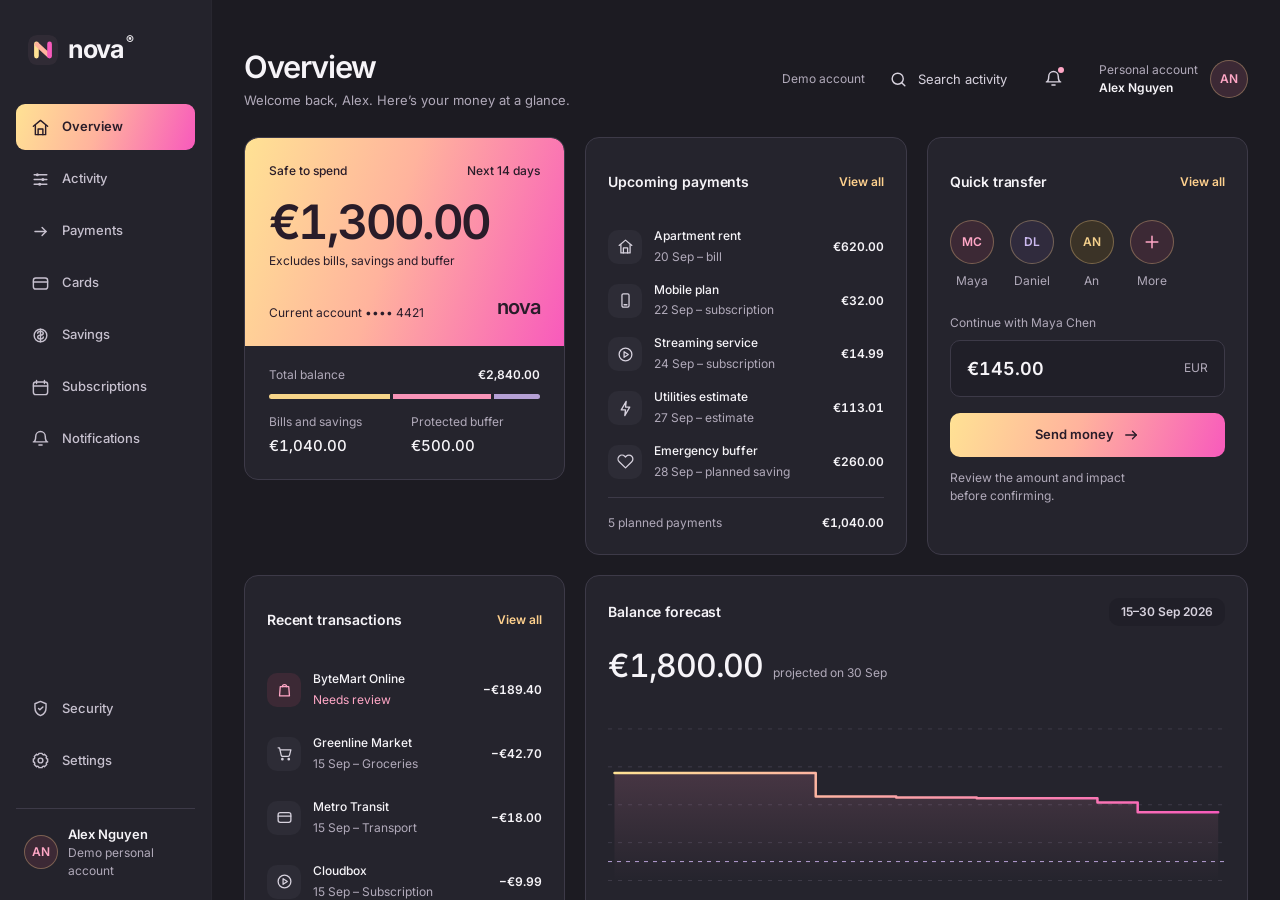
==== commit c8fc9b8d: "Rebuild Nova in charcoal and streamline Activity transactions" ====
--- a/app.html
+++ b/app.html
@@ -3,12 +3,12 @@
 <head>
   <meta charset="utf-8">
   <meta name="viewport" content="width=device-width, initial-scale=1, viewport-fit=cover">
-  <meta name="theme-color" content="#f2f2f7">
+  <meta name="theme-color" content="#1c1b22">
   <meta name="description" content="Nova personal banking and money-planning portfolio prototype centered on Money Horizon and safe-to-spend decisions.">
   <title>Nova — Personal Banking & Money Planning</title>
   <link rel="icon" href="assets/nova-mark.svg" type="image/svg+xml">
-  <link rel="preload" href="assets/nova-current-renderer.js" as="script">
-  <link rel="stylesheet" href="assets/nova-current.css">
+  <link rel="preload" href="assets/nova-current-renderer.js?v=charcoal-1" as="script">
+  <link rel="stylesheet" href="assets/nova-current.css?v=charcoal-1">
   <link rel="stylesheet" href="assets/nova-motion.css?v=20260917-2">
 </head>
 <body class="product-body">
@@ -30,7 +30,7 @@
       } catch {}
     })();
   </script>
-  <script src="assets/nova-current-renderer.js" defer></script>
+  <script src="assets/nova-current-renderer.js?v=charcoal-1" defer></script>
   <script src="assets/nova-motion.js?v=20260917-2" defer></script>
   <script src="assets/nova-current-state.js" defer></script>
   <script src="assets/nova-phase3-clarity.js" defer></script>
--- a/assets/nova-current.css
+++ b/assets/nova-current.css
@@ -3,9 +3,8 @@
    Motion remains a separate cross-cutting runtime concern. */
 
 /* ===== P2.1B CSS SOURCE: assets/nova-ui/tokens.css ===== */
-/* Nova UI — tokens and base.
-   Pastel iOS: mint, sky and lavender come from the Nova mark; each pastel has one
-   meaning (safe, committed, protected) and the rest of the UI stays neutral.
+/* Nova UI — charcoal financial workspace.
+   Warm gradient for primary decisions; neutral panels and semantic state colours.
    Source for assets/nova-current.css (run scripts/p2-1b-consolidate-runtime.mjs). */
 
 @font-face{font-family:"Inter";font-style:normal;font-weight:400;font-display:swap;src:url("fonts/inter-latin-400-normal.woff2") format("woff2")}
@@ -14,65 +13,37 @@
 @font-face{font-family:"Inter";font-style:normal;font-weight:700;font-display:swap;src:url("fonts/inter-latin-700-normal.woff2") format("woff2")}
 
 :root{
-  /* Neutrals: iOS grouped background, white surfaces, ink from the Nova mark */
-  --bg:#f2f2f7;
-  --surface:#ffffff;
-  --surface-2:#f7f7fa;
-  --fill:#f0f1f5;
-  --fill-strong:#e6e8ee;
-  --hairline:rgba(60,60,67,.12);
-  --hairline-strong:rgba(60,60,67,.2);
-  --ink:#16232b;
-  --ink-2:#3d4952;
-  --ink-3:#5e6a75;
-  --ink-inverse:#ffffff;
-
-  /* Nova pastels (logo) and their roles */
-  --mint:#a9e5d2;      --mint-soft:#e3f6ee;     --mint-ink:#1f6f55;
-  --sky:#aad3ff;       --sky-soft:#e6f0ff;      --sky-ink:#1e56b0;
-  --lavender:#c8bdf1;  --lavender-soft:#eeeafd; --lavender-ink:#5443b0;
-  --peach:#f6c3d4;     --peach-soft:#fdecf2;    --peach-ink:#a3355f;
-  --butter:#f4dc94;    --butter-soft:#fcf3d6;   --butter-ink:#7a5a06;
-  --risk:#d92d20;      --risk-soft:#fdecec;     --risk-ink:#b42318;
-
-  /* Money Horizon roles, also used inline by the renderer */
-  --safe:var(--mint);
-  --committed:var(--sky);
-  --buffer:var(--lavender);
-
-  /* Actions */
-  --accent:#2f5fd0;
-  --accent-hover:#2650b5;
-  --accent-soft:var(--sky-soft);
-  --focus:#2f5fd0;
-
-  /* Shape: one radius per surface type */
-  --r-card:22px;
-  --r-inner:14px;
-  --r-icon:12px;
-  --r-pill:999px;
-  --shadow-card:0 1px 2px rgba(22,35,43,.04),0 6px 20px rgba(22,35,43,.05);
-  --shadow-float:0 10px 40px rgba(22,35,43,.14),0 1px 3px rgba(22,35,43,.08);
-  --glass:rgba(255,255,255,.78);
-  --glass-blur:saturate(180%) blur(20px);
-
-  /* Type */
-  --font:-apple-system,BlinkMacSystemFont,"SF Pro Text","SF Pro Display","Inter",system-ui,"Segoe UI",sans-serif;
+  --bg:#1c1b22;--surface:#25242d;--surface-2:#2d2c36;--fill:#201f28;--fill-strong:#44414f;
+  --hairline:#3d3a48;--hairline-strong:#686373;
+  --ink:#f6f4f8;--ink-2:#d7d2de;--ink-3:#b1aaba;--ink-inverse:#201c24;
+  --mint:#31433d;--mint-soft:#263a33;--mint-ink:#9ee1ba;
+  --sky:#393343;--sky-soft:#302b3d;--sky-ink:#cbb9ef;
+  --lavender:#35303f;--lavender-soft:#302b3a;--lavender-ink:#d4baf2;
+  --peach:#493140;--peach-soft:#3c2935;--peach-ink:#ffa7c6;
+  --butter:#463e2d;--butter-soft:#3b3327;--butter-ink:#f4d08c;
+  --risk:#ff9c9c;--risk-soft:#402a32;--risk-ink:#ffb0b0;
+  --safe:#f7d589;--committed:#f893b7;--buffer:#b5a0d5;
+  --accent:#ffd18e;--accent-hover:#ffe3b4;--accent-soft:#3b3327;--focus:#ffd18e;
+  --gradient:linear-gradient(108deg,#ffe294 0%,#ffb39d 46%,#f85abc 100%);
+  --gradient-ink:#291c29;
+  --r-card:14px;--r-inner:10px;--r-icon:10px;--r-pill:10px;
+  --shadow-card:none;--shadow-float:0 24px 80px #0008;
+  --glass:#25242df5;--glass-blur:blur(16px);
+  --font:"Inter",-apple-system,BlinkMacSystemFont,system-ui,"Segoe UI",sans-serif;
   --font-mono:ui-monospace,"SF Mono",Menlo,Consolas,monospace;
-  --t-xs:12px;
-  --t-sm:13px;
-  --t-body:15px;
-  --t-md:17px;
-  --t-lg:20px;
-  --t-xl:28px;
-  --t-hero:clamp(44px,6vw,64px);
-
-  /* Space (4/8 rhythm) */
+  --t-xs:12px;--t-sm:13px;--t-body:14px;--t-md:16px;--t-lg:20px;--t-xl:28px;
+  --t-page:clamp(26px,2.4vw,32px);--t-hero:clamp(36px,4vw,52px);
   --s-1:4px;--s-2:8px;--s-3:12px;--s-4:16px;--s-5:20px;--s-6:24px;--s-8:32px;--s-10:40px;
-
-  --rail-w:236px;
-  --page-max:1240px;
-  color-scheme:light;
+  --card-padding:22px;--form-padding:24px;--layout-gap:20px;
+  --row-height:64px;--detail-row-height:48px;--control-height:44px;--bank-card-max:380px;
+  --metric-size:clamp(28px,3vw,36px);--workspace-max:1440px;--detail-max:1280px;
+  --form-max:1080px;--inbox-max:1280px;--single-panel-max:760px;--receipt-max:720px;--context-width:340px;
+  --rail-w:212px;--page-max:1440px;--rail-bg:#24232c;--rail-text:#c7c1cf;
+  --rose-surface:#392c37;--mauve-surface:#332d3c;--periwinkle-surface:#302d3e;
+  --dashboard-bg:var(--bg);--dashboard-ink:var(--ink);--dashboard-muted:var(--ink-3);
+  --dashboard-yellow:var(--surface);--dashboard-pink:var(--surface);
+  --dashboard-olive:var(--surface);--dashboard-blue:var(--surface);--dashboard-radius:var(--r-card);
+  color-scheme:dark;
 }
 
 *,*::before,*::after{box-sizing:border-box}
@@ -82,8 +53,8 @@
 img,svg{display:block;max-width:100%}
 h1,h2,h3,h4,p,dl,dd,ol,ul,figure{margin:0}
 ul,ol{padding:0;list-style:none}
-h1,h2,h3{color:var(--ink);font-weight:700;line-height:1.2;letter-spacing:-.01em;text-wrap:balance}
-h1{font-size:var(--t-xl);letter-spacing:-.02em}
+h1,h2,h3{color:var(--ink);font-weight:700;line-height:1.25;letter-spacing:-.01em;text-wrap:initial}
+h1{font-size:var(--t-page);font-weight:600;letter-spacing:-.02em}
 h2{font-size:var(--t-md);font-weight:600}
 h3{font-size:var(--t-body);font-weight:600}
 p{color:var(--ink-3);text-wrap:pretty}
@@ -97,9 +68,9 @@
 .mono{font-family:var(--font-mono);font-size:.92em;letter-spacing:0}
 .sr-only{position:absolute!important;width:1px;height:1px;padding:0;margin:-1px;overflow:hidden;clip:rect(0,0,0,0);white-space:nowrap;border:0}
 :focus-visible{outline:3px solid var(--focus);outline-offset:2px;border-radius:10px}
-::selection{background:var(--sky)}
-
-.skip-link{position:fixed;left:16px;top:-64px;z-index:10000;padding:10px 16px;border-radius:var(--r-pill);background:var(--ink);color:#fff;font-weight:600;transition:top .15s ease}
+::selection{background:var(--peach-soft);color:var(--ink)}
+
+.skip-link{position:fixed;left:16px;top:-64px;z-index:10000;min-height:44px;padding:10px 16px;border-radius:var(--r-pill);background:var(--surface-2);color:var(--ink);font-weight:600;transition:top .15s ease}
 .skip-link:focus{top:12px;color:#fff}
 
 /* Money is always tabular */
@@ -111,144 +82,96 @@
 /* ===== END P2.1B CSS SOURCE: assets/nova-ui/tokens.css ===== */
 
 /* ===== P2.1B CSS SOURCE: assets/nova-ui/shell.css ===== */
-/* Nova UI — app shell: sidebar, navigation bar, tab bar, page frame. */
-
-.app-root{min-height:100vh}
-.app-shell{min-height:100vh}
-.app-stage{min-width:0;min-height:100vh}
+/* Nova shell — persistent labelled navigation and a task-based workspace. */
+.app-root{position:relative;height:100dvh;min-height:0}
+.app-shell{position:relative;height:100%;overflow:hidden;background:var(--bg)}
+.app-stage{height:calc(100% - 80px - env(safe-area-inset-bottom));min-width:0;min-height:0;overflow:auto;overscroll-behavior:contain;scroll-padding:100px 24px;scrollbar-width:none}
 .mobile-topbar{display:none}
-
-/* ---------- Sidebar (iPadOS style, ≥1200px) ---------- */
+.product-body,.product-body *{scrollbar-width:none}
+.product-body::-webkit-scrollbar,.product-body *::-webkit-scrollbar{display:none}
 .sidebar{display:none}
-@media (min-width:1200px){
-  .sidebar{
-    position:fixed;z-index:40;top:12px;bottom:12px;left:12px;width:var(--rail-w);
-    display:flex;flex-direction:column;gap:var(--s-5);padding:var(--s-5) var(--s-3);
-    border-radius:28px;background:#fff;box-shadow:var(--shadow-card);overflow-y:auto
-  }
-  .app-stage{margin-left:calc(var(--rail-w) + 12px)}
-}
-.v4-rail-brand{display:flex;align-items:center;gap:var(--s-3);min-height:44px;padding:0 var(--s-3);color:var(--ink);font-size:var(--t-lg);font-weight:700;letter-spacing:-.02em}
-.v4-rail-brand img{width:34px;height:34px;border-radius:10px}
-.v4-rail-brand::after{content:"Nova"}
-.v4-rail-brand:hover{color:var(--ink)}
-.v4-rail-nav{display:flex;flex:1;flex-direction:column;gap:var(--s-2)}
-.v5-rail-primary,.v5-rail-secondary{display:flex;flex-direction:column;gap:2px}
+.v4-rail-brand{display:flex;align-items:center;gap:10px;min-height:60px;padding:0 12px;color:var(--ink)}
+.v4-rail-brand img{width:30px;height:30px;border-radius:8px}
+.v4-rail-brand strong{font-size:25px;font-weight:700;letter-spacing:-1.4px}
+.v4-rail-brand strong span{font-size:12px;vertical-align:top;margin-left:3px;letter-spacing:0}
+.v4-rail-nav{display:flex;flex:1 0 auto;min-height:0;flex-direction:column;gap:20px}
+.v5-rail-primary,.v5-rail-secondary{display:flex;flex-direction:column;gap:6px}
 .v5-rail-secondary{margin-top:auto}
-.v5-rail-divider{height:1px;margin:var(--s-2) var(--s-3);background:var(--hairline)}
-.v4-rail-nav a{
-  display:flex;align-items:center;gap:var(--s-3);min-height:44px;padding:6px var(--s-3) 6px 6px;
-  border-radius:var(--r-inner);color:var(--ink-2);font-size:var(--t-body);font-weight:500
-}
-.v4-rail-nav a:hover{background:var(--fill);color:var(--ink)}
-.v5-rail-icon{display:grid;place-items:center;width:32px;height:32px;border-radius:10px;color:var(--ink-3)}
-.v5-rail-icon svg{width:20px;height:20px}
-.v4-rail-nav a.active{background:var(--sky-soft);color:var(--sky-ink);font-weight:600}
-.v4-rail-nav a.active .v5-rail-icon{background:#fff;color:var(--sky-ink);box-shadow:0 1px 2px rgba(22,35,43,.08)}
-.v4-rail-nav a.active .v5-rail-icon::after{content:none}
-
-/* ---------- Navigation bar ---------- */
-.ios26-nav{
-  position:sticky;top:0;z-index:30;
-  background:rgba(242,242,247,.82);-webkit-backdrop-filter:var(--glass-blur);backdrop-filter:var(--glass-blur)
-}
-.ios26-nav-inner{max-width:var(--page-max);margin:0 auto;padding:0 var(--s-4)}
-.ios26-nav-row{display:grid;grid-template-columns:minmax(0,1fr) auto minmax(0,1fr);align-items:center;gap:var(--s-3);min-height:56px}
+.v5-rail-divider{display:none}
+.v4-rail-nav a{display:flex;align-items:center;gap:10px;min-height:46px;padding:8px 12px;border-radius:9px;color:var(--rail-text);font-size:13px;font-weight:500;transition:background .15s,color .15s}
+.v4-rail-nav a:hover{background:var(--surface-2);color:var(--ink)}
+.v4-rail-nav a.active{background:var(--gradient);color:var(--gradient-ink);font-weight:600}
+.v5-rail-icon{display:grid;place-items:center;width:24px;height:24px;flex:none}
+.v5-rail-icon svg{width:19px;height:19px}
+.rail-account{display:flex;align-items:center;gap:10px;padding:16px 8px 0;border-top:1px solid var(--hairline);font-size:12px;color:var(--ink-3)}
+.rail-account strong{display:block;color:var(--ink);font-size:13px}
+.rail-account .nova-avatar{width:34px;height:34px}
+.ios26-nav{position:sticky;top:0;z-index:30;background:var(--bg)}
+.ios26-nav-inner{max-width:var(--page-max);margin:auto;padding:0 20px}
+.ios26-nav-row{display:flex;align-items:center;gap:16px;min-height:80px}
 .ios26-nav-leading{display:flex;align-items:center;min-width:0}
-.ios26-nav-center{overflow:hidden;color:var(--ink);font-size:var(--t-md);font-weight:600;text-align:center;white-space:nowrap;text-overflow:ellipsis}
-.ios26-nav-actions{display:flex;align-items:center;justify-content:flex-end;gap:var(--s-2);min-width:0}
-.ios26-brand{display:flex;align-items:center;gap:var(--s-2);min-height:44px;color:var(--ink);font-size:var(--t-md);font-weight:700}
-.ios26-brand img{width:30px;height:30px;border-radius:9px}
-.ios26-brand:hover{color:var(--ink)}
-.ios26-back{display:inline-flex;align-items:center;gap:2px;min-height:44px;margin-left:-6px;padding-right:var(--s-2);color:var(--accent);font-size:var(--t-md);font-weight:500;white-space:nowrap}
-.ios26-back svg{width:24px;height:24px;flex:none}
-.ios26-back span{overflow:hidden;text-overflow:ellipsis}
-
-.v6-sim-pill{display:inline-flex;align-items:center;gap:6px;min-height:28px;padding:0 var(--s-3);border-radius:var(--r-pill);background:var(--butter-soft);color:var(--butter-ink);font-size:var(--t-xs);font-weight:600;white-space:nowrap}
-.v6-sim-pill::before{content:"";width:6px;height:6px;border-radius:50%;background:currentColor}
-.nova-search-chip{display:none}
-.nova-bell-chip,.nova-profile-chip,.ios26-icon-btn{
-  position:relative;display:inline-flex;align-items:center;justify-content:center;gap:var(--s-2);
-  min-width:44px;height:44px;border-radius:var(--r-pill);background:#fff;color:var(--ink-2);box-shadow:var(--shadow-card)
-}
-.nova-bell-chip svg{width:20px;height:20px}
-.nova-bell-chip i{position:absolute;top:10px;right:11px;width:8px;height:8px;border:2px solid #fff;border-radius:50%;background:var(--peach-ink)}
-.nova-profile-chip{display:none;padding:0 var(--s-3) 0 4px;color:var(--ink)}
-.nova-avatar{display:grid;place-items:center;width:36px;height:36px;border-radius:50%;background:linear-gradient(135deg,var(--mint),var(--sky) 55%,var(--lavender));color:var(--ink);font-size:var(--t-sm);font-weight:700}
-.nova-profile-chip small{display:block;color:var(--ink-3);font-size:11px;line-height:1.2}
-.nova-profile-chip strong{display:block;font-size:var(--t-sm);line-height:1.2}
-.nova-profile-chip b{display:none}
-
-.ios26-nav-title{display:none;padding:var(--s-1) 0 var(--s-3)}
-.ios26-nav-title h1{font-size:34px;letter-spacing:-.025em}
-.ios26-nav-title p{margin-top:2px;font-size:var(--t-body)}
-
-/* Tab roots carry their own large title, so the bar title stays empty there */
-body:has(.v3-page-head,.v4-page-head) .ios26-nav-center{visibility:hidden}
-
-/* Top tabs: only between phone and sidebar widths */
+.ios26-brand{display:flex;align-items:center;gap:8px;min-height:44px;color:var(--ink);font-size:20px;font-weight:700}
+.ios26-brand img{width:28px;height:28px}
+.ios26-nav-center{flex:1;font-size:14px;font-weight:500;color:var(--ink-3)}
+.ios26-nav-center[role="heading"]{color:var(--ink);font-size:var(--t-page)}
+.ios26-nav-title{display:none}
+body:has(.v3-page-head,.v4-page-head,.activity-header,.page-heading) .ios26-nav-center{visibility:hidden}
+.ios26-back{display:inline-flex;align-items:center;gap:4px;min-height:44px;color:var(--ink-2);font-size:13px}
+.ios26-back svg{width:20px;height:20px}
+.ios26-nav-actions{display:flex;align-items:center;gap:12px;margin-left:auto}
+.v6-sim-pill{font-size:12px;color:var(--ink-3);white-space:nowrap}
+.nova-search-chip,.nova-bell-chip,.nova-profile-chip,.ios26-icon-btn{position:relative;display:flex;align-items:center;justify-content:center;gap:10px;min-width:44px;min-height:44px;border:0;border-radius:10px;background:transparent;color:var(--ink-2)}
+.nova-search-chip{font-size:13px;padding:0 12px}
+.nova-search-chip:hover,.nova-bell-chip:hover,.nova-profile-chip:hover{background:var(--surface-2);color:var(--ink)}
+.nova-search-chip svg,.nova-bell-chip svg{width:19px;height:19px}
+.nova-bell-chip i{position:absolute;right:11px;top:10px;width:6px;height:6px;border-radius:50%;background:var(--peach-ink)}
+.nova-profile-chip{flex-direction:row-reverse;gap:12px;padding:0 0 0 12px}
+.nova-profile-chip small{display:block;color:var(--ink-3);font-size:12px}
+.nova-profile-chip strong{display:block;font-size:12px;color:var(--ink)}
+.nova-avatar{display:grid;place-items:center;flex:none;width:38px;height:38px;border:1px solid #ffd18e55;border-radius:50%;background:var(--peach-soft);color:var(--peach-ink);font-size:12px;font-weight:600}
 .nova-top-tabs{display:none}
-
-@media (max-width:767px){
-  .ios26-nav-actions .nova-bell-chip{display:none}
-  body:has(main.home-page) .ios26-nav-center{visibility:hidden}
-  body:has(main.home-page) .ios26-nav-title{display:block}
-}
-@media (min-width:768px){
-  .ios26-nav-inner{padding:0 var(--s-8)}
-  .ios26-nav-row{min-height:72px;grid-template-columns:auto minmax(0,1fr) auto}
-  .ios26-nav-center{font-size:var(--t-lg);font-weight:700;text-align:left}
-}
-@media (min-width:768px) and (max-width:1199px){
-  .ios26-brand .ios26-wordmark{display:none}
-  .nova-top-tabs{
-    display:flex;justify-self:center;gap:2px;padding:4px;border-radius:var(--r-pill);background:var(--fill-strong)
-  }
-  .nova-top-tabs a{display:inline-flex;align-items:center;min-height:36px;padding:0 var(--s-4);border-radius:var(--r-pill);color:var(--ink-2);font-size:var(--t-sm);font-weight:600}
-  .nova-top-tabs a.active{background:#fff;color:var(--ink);box-shadow:0 1px 3px rgba(22,35,43,.12)}
-  .ios26-nav-center{display:none}
-}
-@media (min-width:1200px){
-  .ios26-nav-leading:not(:has(.ios26-back)){display:none}
-  .ios26-nav-row{grid-template-columns:auto minmax(0,1fr) auto}
-  .ios26-nav-leading:not(:has(.ios26-back)) + .ios26-nav-center{grid-column:1 / 3}
-  .nova-search-chip{display:inline-flex;align-items:center;gap:var(--s-2);height:44px;padding:0 var(--s-4);border-radius:var(--r-pill);background:#fff;color:var(--ink-3);font-size:var(--t-sm);box-shadow:var(--shadow-card)}
-  .nova-search-chip svg{width:18px;height:18px}
-  .nova-search-chip span{white-space:nowrap}
-  .nova-search-chip:hover{color:var(--ink)}
-  .nova-profile-chip{display:inline-flex}
-}
-
-/* ---------- Tab bar (phones): floating glass capsule ---------- */
-.bottom-nav{display:none}
-@media (max-width:767px){
-  .bottom-nav{
-    position:fixed;z-index:50;left:12px;right:12px;bottom:calc(10px + env(safe-area-inset-bottom));
-    display:grid;grid-template-columns:repeat(5,1fr);gap:2px;max-width:560px;margin:0 auto;padding:6px;
-    border-radius:32px;background:var(--glass);-webkit-backdrop-filter:var(--glass-blur);backdrop-filter:var(--glass-blur);
-    box-shadow:var(--shadow-float),inset 0 0 0 .5px rgba(255,255,255,.7)
-  }
-  .bottom-nav a{display:flex;flex-direction:column;align-items:center;justify-content:center;gap:2px;min-height:52px;border-radius:26px;color:var(--ink-3);font-size:10.5px;font-weight:600}
-  .bottom-nav a.active{background:var(--sky-soft);color:var(--sky-ink)}
-  .nav-glyph{display:grid;place-items:center;height:24px}
-  .nav-glyph svg{width:22px;height:22px}
-}
-
-/* ---------- Page frame ---------- */
-.main-wrap{max-width:var(--page-max);margin:0 auto;padding:var(--s-2) var(--s-4) calc(112px + env(safe-area-inset-bottom))}
-@media (min-width:768px){.main-wrap{padding:var(--s-2) var(--s-8) var(--s-10)}}
+.bottom-nav{position:fixed;z-index:50;left:0;right:0;bottom:0;display:grid;grid-template-columns:repeat(5,minmax(0,1fr));gap:4px;padding:8px 12px calc(8px + env(safe-area-inset-bottom));background:var(--rail-bg);border-top:1px solid var(--hairline)}
+.bottom-nav a{display:flex;flex-direction:column;align-items:center;justify-content:center;gap:4px;min-height:54px;border-radius:10px;color:var(--ink-3);font-size:12px;font-weight:500}
+.bottom-nav a.active{color:var(--accent);background:var(--accent-soft)}
+.nav-glyph{display:grid;place-items:center;width:24px;height:24px}
+.nav-glyph svg{width:20px;height:20px}
+.main-wrap{max-width:var(--page-max);margin:0 auto;padding:0 20px 32px}
 .main-wrap:focus{outline:none}
-.main-wrap > * + *{margin-top:var(--s-4)}
-
-/* Page headings (pushed pages and tab roots) */
-.page-heading,.v3-page-head,.v4-page-head{display:flex;flex-wrap:wrap;align-items:flex-end;justify-content:space-between;gap:var(--s-4);padding:var(--s-2) 0 var(--s-2)}
-.page-heading h1,.v3-page-head h1,.v4-page-head h1{font-size:34px;letter-spacing:-.025em}
-.page-heading p:not(.eyebrow){max-width:60ch;margin-top:var(--s-1);font-size:var(--t-body)}
-.page-heading .eyebrow{margin-bottom:2px}
+.main-wrap > * + *{margin-top:var(--layout-gap)}
+.main-wrap.task-shell,.main-wrap:has(> .transfer-grid),.main-wrap:has(> .kyc-layout){max-width:var(--form-max)}
+.main-wrap.notifications-page{max-width:var(--inbox-max)}
+.page-heading,.v3-page-head,.v4-page-head{display:flex;flex-wrap:wrap;align-items:center;justify-content:space-between;gap:16px;padding:0 0 8px}
+.page-heading h1,.v3-page-head h1,.v4-page-head h1{font-size:var(--t-page);font-weight:600;letter-spacing:-.035em}
+.page-heading p:not(.eyebrow){max-width:60ch;margin-top:8px;font-size:13px}
 .page-heading .back-link{display:none}
-@media (min-width:768px){
-  .page-heading h1,.v3-page-head h1,.v4-page-head h1{font-size:var(--t-xl)}
-}
+@media(min-width:768px){
+ .app-stage{height:100%}.bottom-nav{display:none}
+ .main-wrap{padding:0 28px 40px}.ios26-nav-inner{padding:0 28px}
+}
+@media(min-width:768px) and (max-width:1199px){
+ .nova-top-tabs{display:flex;flex:1;justify-content:center;gap:4px}
+ .nova-top-tabs a{display:flex;align-items:center;min-height:44px;padding:0 12px;border-radius:8px;color:var(--ink-3);font-size:12px}
+ .nova-top-tabs a.active{background:var(--surface-2);color:var(--accent)}
+ .ios26-nav-center,.ios26-wordmark,.nova-search-chip,.nova-profile-chip>span:not(.nova-avatar){display:none}
+ .ios26-nav-actions{gap:4px}.ios26-nav-row{gap:8px}
+}
+@media(min-width:1200px){
+ .sidebar{position:absolute;z-index:40;inset:0 auto 0 0;display:flex;flex-direction:column;gap:24px;width:var(--rail-w);padding:20px 16px;border-right:1px solid #ffffff05;background:var(--rail-bg);overflow:auto}
+ .app-stage{margin-left:var(--rail-w)}
+ .ios26-nav-leading:not(:has(.ios26-back)){display:none}
+ .main-wrap{padding:0 32px 40px}.ios26-nav-inner{padding:0 32px}
+ .ios26-nav-row{min-height:84px}
+
+}
+@media(max-width:767px){
+ .ios26-nav-row{min-height:68px;gap:8px}.ios26-nav-center{display:none}
+ .nova-search-chip,.nova-profile-chip>span:not(.nova-avatar){display:none}
+ .ios26-nav-actions{gap:2px}.v6-sim-pill{font-size:12px}.nova-profile-chip{padding:0}
+ .main-wrap{padding-inline:16px}.ios26-nav-inner{padding-inline:16px}
+ .nova-profile-chip .nova-avatar{width:32px;height:32px}
+}
+
+@media(min-width:1200px) and (max-height:730px){.sidebar{gap:12px;padding-top:12px;padding-bottom:12px}.v4-rail-nav{gap:12px}.v5-rail-primary,.v5-rail-secondary{gap:2px}.v4-rail-nav a{min-height:44px}.rail-account{padding-top:12px}}
 /* ===== END P2.1B CSS SOURCE: assets/nova-ui/shell.css ===== */
 
 /* ===== P2.1B CSS SOURCE: assets/nova-ui/components.css ===== */
@@ -258,13 +181,9 @@
 .nova-card,.v3-surface,.v4-card,.section,.task-panel,.impact-panel,.evidence-panel,.dossier-hero,
 .activity-header,.document-sheet,.kyc-spine,.card-quick,.recurring-total,.notification-group,
 .protection-band,.nova-native-state-card,.receipt-sheet,.empty-state,.page-grid > section{
-  min-width:0;padding:var(--s-5);border-radius:var(--r-card);background:var(--surface);box-shadow:var(--shadow-card)
-}
-@media (min-width:768px){
-  .nova-card,.v3-surface,.v4-card,.section,.task-panel,.impact-panel,.evidence-panel,.dossier-hero,
-  .activity-header,.document-sheet,.kyc-spine,.card-quick,.recurring-total,.notification-group,
-  .protection-band,.nova-native-state-card,.empty-state{padding:var(--s-6)}
-}
+  min-width:0;padding:var(--card-padding);border:1px solid var(--hairline);border-radius:var(--r-card);background:var(--surface)
+}
+.task-panel,.document-sheet{padding:var(--form-padding)}
 /* a section inside a surface is a plain group, not a nested card */
 :is(.task-panel,.impact-panel,.document-sheet,.section,.empty-state) :is(.section,.horizon){padding:0;border-radius:0;box-shadow:none;background:none}
 :is(.task-panel,.document-sheet) > .section{margin-top:var(--s-5)}
@@ -275,33 +194,34 @@
 
 /* Card head: optional overline, title, trailing pill or link */
 .nova-card-head,.v3-section-title,.v4-section-head,.section-head,.notification-group-title{
-  display:flex;align-items:center;justify-content:space-between;gap:var(--s-3);margin-bottom:var(--s-4)
+  display:flex;flex-wrap:wrap;align-items:center;justify-content:space-between;gap:var(--s-3);margin-bottom:var(--s-4)
 }
 .nova-card-head small,.v3-section-title small,.v4-section-head small{display:block;margin-bottom:2px;color:var(--ink-3);font-size:var(--t-sm);font-weight:500}
 .nova-card-head h2,.v3-section-title h2,.v4-section-head h2,.section-head h2,.notification-group-title h2{font-size:var(--t-md);font-weight:600}
 .nova-card-head p{margin-top:2px;font-size:var(--t-sm)}
 .nova-card-head > a,.v3-section-title > a,.v4-section-head > a,.section-head > a,.text-link{
-  flex:none;display:inline-flex;align-items:center;min-height:32px;color:var(--accent);font-size:var(--t-sm);font-weight:600;white-space:nowrap
+  flex:none;display:inline-flex;align-items:center;justify-content:center;min-width:44px;min-height:44px;color:var(--accent);font-size:var(--t-sm);font-weight:600;white-space:nowrap
 }
 
 /* ---------- Buttons ---------- */
 .btn,.v3-primary-action,.v4-full-action,.v3-pill-btn,.v4-dark-pill,.v3-primary-link,
 .nova-native-state-actions a,.decision-action{
   display:inline-flex;align-items:center;justify-content:center;gap:var(--s-2);min-height:48px;padding:0 var(--s-5);
-  border:0;border-radius:var(--r-pill);font-size:var(--t-body);font-weight:600;line-height:1.2;text-align:center;
+  border:0;border-radius:var(--r-inner);font-size:var(--t-body);font-weight:600;line-height:1.2;text-align:center;
   transition:background-color .15s ease,transform .15s ease,box-shadow .15s ease
 }
 .btn:active,.v3-primary-action:active,.v4-full-action:active,.decision-action:active{transform:scale(.97)}
-.btn-primary,.btn.primary,.v4-full-action,.v3-pill-btn,.v4-dark-pill,.v3-primary-link,.nova-native-state-actions a.primary{background:var(--accent);color:#fff}
-.btn-primary:hover,.v4-full-action:hover,.v3-pill-btn:hover,.v4-dark-pill:hover,.v3-primary-link:hover,.nova-native-state-actions a.primary:hover{background:var(--accent-hover);color:#fff}
-.btn-primary:focus-visible,.v3-pill-btn:focus-visible,.v4-dark-pill:focus-visible{color:#fff}
-.btn-secondary,.btn.secondary,.v3-primary-action,.nova-native-state-actions a.secondary{background:var(--accent-soft);color:var(--sky-ink)}
-.btn-secondary:hover,.btn.secondary:hover,.v3-primary-action:hover,.nova-native-state-actions a.secondary:hover{background:#d9e8ff;color:var(--sky-ink)}
+.btn-primary,.btn.primary,.v4-full-action,.v3-pill-btn,.v4-dark-pill,.v3-primary-link,.nova-native-state-actions a.primary{background:var(--gradient);color:var(--gradient-ink)}
+.btn-primary:hover,.v4-full-action:hover,.v3-pill-btn:hover,.v4-dark-pill:hover,.v3-primary-link:hover,.nova-native-state-actions a.primary:hover{background:var(--gradient);color:var(--gradient-ink);filter:brightness(1.08)}
+.btn-primary:focus-visible,.v3-pill-btn:focus-visible,.v4-dark-pill:focus-visible{color:var(--gradient-ink)}
+.btn:disabled,.btn[aria-disabled="true"]{background:var(--fill-strong);color:var(--ink-2);cursor:not-allowed;transform:none}
+.btn-secondary,.btn.secondary,.v3-primary-action,.nova-native-state-actions a.secondary{background:var(--surface);color:var(--ink);box-shadow:inset 0 0 0 1px var(--hairline)}
+.btn-secondary:hover,.btn.secondary:hover,.v3-primary-action:hover,.nova-native-state-actions a.secondary:hover{background:var(--surface-2);color:var(--ink)}
 .btn-risk{background:var(--risk-soft);color:var(--risk-ink)}
-.btn-risk:hover{background:#fbdcdc;color:var(--risk-ink)}
+.btn-risk:hover{background:var(--risk-soft);color:var(--risk-ink)}
 .btn-wide{width:100%}
 .v3-pill-btn,.v4-dark-pill,.v3-primary-link{min-height:44px;padding:0 var(--s-5);font-size:var(--t-sm)}
-.v3-text-button{min-height:36px;padding:0 var(--s-3);border:0;border-radius:var(--r-pill);background:var(--fill);color:var(--accent);font-size:var(--t-sm);font-weight:600}
+.v3-text-button{min-height:44px;padding:0 var(--s-3);border:0;border-radius:var(--r-pill);background:var(--surface);color:var(--accent);font-size:var(--t-sm);font-weight:600;box-shadow:inset 0 0 0 1px var(--hairline)}
 .v3-text-button:hover{background:var(--fill-strong)}
 
 .action-stack,.dialog-actions,.nova-native-state-actions,.nova-safe-ack-actions{display:flex;flex-wrap:wrap;gap:var(--s-3);margin-top:var(--s-5)}
@@ -323,11 +243,11 @@
 .risk-chip{white-space:normal}
 
 .chip{
-  display:inline-flex;align-items:center;min-height:40px;padding:0 var(--s-4);border:0;border-radius:var(--r-pill);
-  background:#fff;color:var(--ink-2);font-size:var(--t-sm);font-weight:600;box-shadow:inset 0 0 0 1px var(--hairline)
+  display:inline-flex;align-items:center;min-height:var(--control-height);padding:0 var(--s-4);border:0;border-radius:var(--r-pill);
+  background:var(--surface);color:var(--ink-2);font-size:var(--t-sm);font-weight:600;box-shadow:inset 0 0 0 1px var(--hairline)
 }
 .chip:hover{background:var(--surface-2)}
-.chip[aria-pressed="true"],.chip.active{background:var(--ink);color:#fff;box-shadow:none}
+.chip[aria-pressed="true"],.chip.active{background:var(--accent-soft);color:var(--accent);box-shadow:none}
 
 /* ---------- Icon tiles and avatars (pastel = meaning) ---------- */
 .nova-icon,.v3-icon,.v4-list-icon,.list-icon{
@@ -348,8 +268,9 @@
 /* ---------- Grouped list rows ---------- */
 .list,.ledger,.control-list,.review-list,.detail-grid{display:flex;flex-direction:column}
 .list-row,.ledger-row,.control-row,.review-row,.detail-row{
-  position:relative;display:flex;align-items:center;gap:var(--s-3);min-height:56px;padding:var(--s-3) 0;color:var(--ink)
-}
+  position:relative;display:flex;align-items:center;gap:var(--s-3);min-height:var(--row-height);padding:var(--s-3) 0;color:var(--ink)
+}
+.detail-row{min-height:var(--detail-row-height);padding:var(--s-2) 0}
 :is(.list-row,.ledger-row,.control-row,.review-row,.detail-row) + :is(.list-row,.ledger-row,.control-row,.review-row,.detail-row){box-shadow:inset 0 1px 0 var(--hairline)}
 a.list-row:hover,a.ledger-row:hover{color:var(--ink)}
 a.list-row:hover .list-title,a.ledger-row:hover .list-title{color:var(--accent)}
@@ -357,11 +278,13 @@
 .list-title{color:var(--ink);font-weight:600;line-height:1.3}
 .list-sub{margin-top:2px;color:var(--ink-3);font-size:var(--t-sm);line-height:1.35}
 .list-value{flex:none;color:var(--ink);font-weight:600;text-align:right;white-space:nowrap}
-.list-value small{display:block;color:var(--peach-ink);font-size:var(--t-xs);font-weight:600}
+.list-value small{display:block;color:var(--ink-3);font-size:var(--t-xs);font-weight:600}
+.v3-goal-row:hover,.nova-bill-row:hover{background:#ffffff06;color:var(--ink)}
+.v3-goal-row:focus-visible,.nova-bill-row:focus-visible{outline-offset:0}
 .ledger-date{flex:none;width:52px;color:var(--ink-3);font-size:var(--t-sm);font-weight:500}
 .ledger-row.is-risk .list-title,.list-row.is-risk .list-title{color:var(--peach-ink)}
 .list-row.is-risk .list-icon{background:var(--peach-soft);color:var(--peach-ink)}
-.chevron{flex:none;width:8px;height:8px;margin-right:4px;border-top:2px solid var(--ink-3);border-right:2px solid var(--ink-3);transform:rotate(45deg);opacity:.6}
+.chevron{flex:none;width:8px;height:8px;margin-right:4px;border-top:2px solid var(--ink-3);border-right:2px solid var(--ink-3);transform:rotate(45deg);opacity:1}
 .control-row strong{display:block;color:var(--ink);font-weight:600}
 .control-row p{margin-top:2px;font-size:var(--t-sm)}
 
@@ -376,10 +299,10 @@
 .field > label{color:var(--ink-2);font-size:var(--t-sm);font-weight:600}
 .input{
   width:100%;min-height:52px;padding:0 var(--s-4);border:0;border-radius:var(--r-inner);background:var(--fill);
-  color:var(--ink);font-size:var(--t-md);box-shadow:inset 0 0 0 1px transparent;transition:box-shadow .15s ease,background-color .15s ease
-}
-.input::placeholder{color:#8a939b}
-.input:focus{outline:none;background:#fff;box-shadow:inset 0 0 0 2px var(--accent)}
+  color:var(--ink);font-size:var(--t-md);box-shadow:inset 0 0 0 1px var(--hairline-strong);transition:box-shadow .15s ease,background-color .15s ease
+}
+.input::placeholder{color:var(--ink-3);opacity:1}
+.input:focus{outline:none;background:var(--fill);box-shadow:inset 0 0 0 2px var(--focus)}
 .input[aria-invalid="true"]{background:var(--risk-soft);box-shadow:inset 0 0 0 2px var(--risk)}
 .field-hint{color:var(--ink-3);font-size:var(--t-sm);line-height:1.4}
 .field-error{color:var(--risk-ink);font-size:var(--t-sm);font-weight:600}
@@ -393,7 +316,7 @@
 .search-wrap svg,.v4-search-box svg{width:18px;height:18px}
 .search-wrap .input,.v4-search-box input{min-height:44px;padding-left:40px;border-radius:var(--r-inner);font-size:var(--t-md)}
 .v4-search-box input{width:100%;border:0;background:var(--fill);color:var(--ink)}
-.v4-search-box input:focus{outline:none;background:#fff;box-shadow:inset 0 0 0 2px var(--accent)}
+.v4-search-box input:focus{outline:none;background:var(--fill);box-shadow:inset 0 0 0 2px var(--focus)}
 .ios-search-cancel{display:none;min-height:44px;padding:0 var(--s-2);border:0;background:none;color:var(--accent);font-weight:500}
 .search-wrap:focus-within .ios-search-cancel{display:inline-flex;align-items:center}
 
@@ -401,13 +324,13 @@
 .switch,.v3-switch{position:relative;flex:none;display:inline-flex;align-items:center;justify-content:flex-end;width:56px;min-height:44px;cursor:pointer}
 .switch input,.v3-switch input{position:absolute;z-index:1;inset:0;width:100%;height:100%;margin:0;opacity:0;cursor:pointer}
 .switch > span:not(.sr-only),.v3-switch > span{
-  position:relative;width:51px;height:31px;border-radius:var(--r-pill);background:#e3e4e8;transition:background-color .2s ease
+  position:relative;width:51px;height:31px;border-radius:999px;background:var(--fill-strong);transition:background-color .2s ease
 }
 .switch > span:not(.sr-only)::after,.v3-switch > span::after{
-  content:"";position:absolute;top:2px;left:2px;width:27px;height:27px;border-radius:50%;background:#fff;
+  content:"";position:absolute;top:2px;left:2px;width:27px;height:27px;border-radius:50%;background:var(--surface);
   box-shadow:0 3px 8px rgba(0,0,0,.15),0 1px 1px rgba(0,0,0,.06);transition:transform .22s cubic-bezier(.2,.8,.2,1)
 }
-.switch input:checked + span,.v3-switch input:checked + span{background:#3fbf8a}
+.switch input:checked + span,.v3-switch input:checked + span{background:var(--accent)}
 .switch input:checked + span::after,.v3-switch input:checked + span::after{transform:translateX(20px)}
 .switch input:focus-visible + span,.v3-switch input:focus-visible + span{outline:3px solid var(--focus);outline-offset:2px}
 .switch input:disabled + span{opacity:.45}
@@ -415,15 +338,15 @@
 /* ---------- Callouts and notes ---------- */
 .callout,.nova-phase3-decision-note,.nova-recovery-reassurance,.nova-safe-warning,.nova-card-status,
 .nova-transfer-impact-status,.nova-d02-report-note,.nova-savings-preview-status:not(:empty),.nova-native-state-note,.nova-native-loading-meta{
-  margin-top:var(--s-4);padding:var(--s-3) var(--s-4);border-radius:var(--r-inner);background:var(--surface-2);
+  margin-top:var(--s-4);padding:var(--s-4);border-radius:var(--r-inner);background:var(--surface-2);
   color:var(--ink-2);font-size:var(--t-sm);line-height:1.5
 }
 :is(.callout,.nova-phase3-decision-note,.nova-recovery-reassurance,.nova-safe-warning,.nova-card-status,.nova-transfer-impact-status,.nova-d02-report-note) strong{display:block;margin-bottom:2px;color:var(--ink);font-size:var(--t-body);font-weight:600}
 .callout p{margin-top:2px;color:inherit}
-.callout-warning,.nova-safe-warning,.nova-card-status.is-warning,.nova-transfer-impact-status.is-warning{background:var(--butter-soft);color:#5c4405}
-.callout-risk,.nova-safe-warning.is-critical,.nova-transfer-impact-status.is-critical{background:var(--risk-soft);color:#7a1d16}
-.callout-success,.nova-phase3-buffer-note,.nova-recovery-reassurance,.nova-card-status{background:var(--mint-soft);color:#1b5641}
-.nova-d02-report-note{background:var(--sky-soft);color:#1d3f75}
+.callout-warning,.nova-safe-warning,.nova-card-status.is-warning,.nova-transfer-impact-status.is-warning{background:var(--butter-soft);color:var(--butter-ink)}
+.callout-risk,.nova-safe-warning.is-critical,.nova-transfer-impact-status.is-critical{background:var(--risk-soft);color:var(--risk-ink)}
+.callout-success,.nova-phase3-buffer-note,.nova-recovery-reassurance,.nova-card-status{background:var(--mint-soft);color:var(--mint-ink)}
+.nova-d02-report-note{background:var(--sky-soft);color:var(--sky-ink)}
 
 .nova-safe-shortfall,.nova-savings-shortfall,.nova-transfer-blocked{
   display:flex;align-items:center;justify-content:space-between;gap:var(--s-3);width:100%;min-height:56px;padding:var(--s-3) var(--s-4);
@@ -435,27 +358,27 @@
 .nova-safe-legend strong,.nova-transfer-impact-legend.is-critical strong{color:var(--risk-ink)}
 
 /* Recovery banner: "no money moved" is the main message on failure screens */
-.nova-phase3-recovery-banner{margin-bottom:var(--s-5);padding:var(--s-5);border-radius:var(--r-inner);background:var(--mint-soft);color:#1b5641}
+.nova-phase3-recovery-banner{margin-bottom:var(--s-5);padding:var(--s-5);border-radius:var(--r-inner);background:var(--mint-soft);color:var(--mint-ink)}
 .nova-phase3-recovery-banner:focus-visible{outline:3px solid var(--focus);outline-offset:3px}
-.nova-phase3-status{display:inline-flex;align-items:center;min-height:26px;margin-bottom:var(--s-2);padding:0 10px;border-radius:var(--r-pill);background:#fff;color:var(--mint-ink);font-size:var(--t-xs);font-weight:700}
+.nova-phase3-status{display:inline-flex;align-items:center;min-height:26px;margin-bottom:var(--s-2);padding:0 10px;border-radius:var(--r-pill);background:var(--surface);color:var(--mint-ink);font-size:var(--t-xs);font-weight:700}
 .nova-phase3-recovery-banner strong{display:block;color:var(--ink);font-size:var(--t-lg);font-weight:700;letter-spacing:-.01em}
-.nova-phase3-recovery-banner p{margin-top:var(--s-1);color:#235c46}
+.nova-phase3-recovery-banner p{margin-top:var(--s-1);color:var(--mint-ink)}
 .nova-phase3-recovery-banner .nova-phase3-balance{font-weight:600;color:var(--ink)}
 .task-panel > .nova-recovery-reassurance.nova-phase3-recovery-support{margin:0 0 var(--s-4)}
 .nova-phase3-horizon-label::before{content:"";width:6px;height:6px;border-radius:50%;background:currentColor}
 
 /* Demo boundary: the one place a dark strip is used, so it reads as a system notice */
-.nova-d02-boundary{display:flex;align-items:center;justify-content:space-between;gap:var(--s-3);margin-bottom:var(--s-4);padding:var(--s-3) var(--s-4);border-radius:var(--r-inner);background:var(--ink);color:#fff}
+.nova-d02-boundary{border:1px solid var(--hairline);display:flex;align-items:center;justify-content:space-between;gap:var(--s-3);margin-bottom:var(--s-4);padding:var(--s-4);border-radius:var(--r-inner);background:var(--accent-soft);color:var(--accent)}
 .nova-d02-boundary strong{font-size:var(--t-xs);font-weight:700;letter-spacing:.04em}
-.nova-d02-boundary span{color:rgba(255,255,255,.86);font-size:var(--t-sm);text-align:right}
-.nova-d02-boundary--result{background:var(--mint-ink)}
-.nova-d02-dialog-boundary{margin-bottom:var(--s-3);padding:var(--s-2) var(--s-3);border-radius:10px;background:var(--ink);color:#fff;font-size:var(--t-xs);font-weight:700;letter-spacing:.04em}
+.nova-d02-boundary span{color:var(--ink-2);font-size:var(--t-sm);text-align:right}
+.nova-d02-boundary--result{background:var(--mint-soft);color:var(--mint-ink)}
+.nova-d02-dialog-boundary{margin-bottom:var(--s-3);padding:var(--s-2) var(--s-3);border-radius:10px;background:var(--accent-soft);color:var(--accent);font-size:var(--t-xs);font-weight:700;letter-spacing:.04em}
 @media (max-width:767px){.nova-d02-boundary{flex-direction:column;align-items:flex-start}.nova-d02-boundary span{text-align:left}}
 
 /* ---------- Progress, stepper ---------- */
 .progress,.v3-progress,.v3-meter,.v3-mini-progress{height:8px;overflow:hidden;border-radius:var(--r-pill);background:var(--fill-strong)}
-.progress > span,.v3-progress > span,.v3-meter > span,.v3-mini-progress > i{display:block;height:100%;border-radius:inherit;background:linear-gradient(90deg,var(--mint),#7fd3b6)}
-.v3-meter > span{background:linear-gradient(90deg,var(--sky),#86bdf7)}
+.progress > span,.v3-progress > span,.v3-meter > span,.v3-mini-progress > i{display:block;height:100%;border-radius:inherit;background:var(--safe)}
+.v3-meter > span{background:var(--sky-ink)}
 
 .stepper{display:grid;grid-auto-flow:column;grid-auto-columns:1fr;gap:6px}
 .stepper span{height:6px;border-radius:var(--r-pill);background:var(--fill-strong)}
@@ -463,20 +386,23 @@
 .step-labels{display:grid;grid-auto-flow:column;grid-auto-columns:1fr;gap:6px;margin-top:var(--s-2)!important;color:var(--ink-3);font-size:var(--t-xs);font-weight:600}
 .main-wrap > .stepper{margin-top:var(--s-2)}
 
-/* ---------- Money Horizon (pastel bar) ---------- */
+/* ---------- Money Horizon: labelled allocations ---------- */
 .horizon-top{display:flex;align-items:flex-start;justify-content:space-between;gap:var(--s-3)}
 .horizon-top h2{font-size:var(--t-md)}
 .horizon-top p:not(.eyebrow){margin-top:2px;font-size:var(--t-sm)}
 .horizon-range{flex:none;background:var(--mint-soft);color:var(--mint-ink)}
 .horizon-timeline{position:relative;margin-top:var(--s-4)}
-.horizon-grid,.horizon-marker{display:none}
 /* zone values are repeated in .horizon-legend, so the bar carries colour only */
 .horizon-bar{display:flex;gap:4px;height:16px}
-.horizon-zone{min-width:0;overflow:hidden;border-radius:var(--r-pill);font-size:0}
-.horizon-zone.safe{background:var(--mint)}
-.horizon-zone.committed{background:var(--sky)}
-.horizon-zone.buffer{background:var(--lavender)}
-.horizon-dates{display:flex;justify-content:space-between;margin-top:var(--s-2);color:var(--ink-3);font-size:var(--t-xs)}
+.horizon-zone{min-width:0;overflow:hidden;border-radius:var(--r-pill);font-size:0;color:var(--ink-inverse)}
+.horizon-zone.safe{background:var(--safe)}
+.horizon-zone.committed{background:var(--committed)}
+.horizon-zone.buffer{background:var(--buffer)}
+.nova-calculation{padding:var(--s-2) 0;border-bottom:1px solid var(--hairline)}
+.nova-calculation summary{display:flex;align-items:center;min-height:44px;cursor:pointer;color:var(--ink-2);font-size:var(--t-sm);font-weight:500}
+.nova-calculation summary::before{content:"+";margin-right:var(--s-2);font-size:18px}
+.nova-calculation[open] summary::before{content:"−"}
+.nova-calculation .detail-row{min-height:40px;padding:var(--s-2) 0;font-size:var(--t-sm)}
 .horizon-legend{display:grid;gap:0;margin-top:var(--s-4)}
 .horizon-legend > div{display:flex;align-items:center;justify-content:space-between;gap:var(--s-3);min-height:44px}
 .horizon-legend > div + div{box-shadow:inset 0 1px 0 var(--hairline)}
@@ -492,9 +418,9 @@
 }
 @media (min-width:600px){.dialog-backdrop,.nova-safe-ack-backdrop{place-items:center;padding:var(--s-5)}}
 .dialog,.nova-safe-ack{
-  width:min(520px,100%);max-height:calc(100vh - 24px);overflow:auto;padding:var(--s-6);border-radius:28px;background:#fff;box-shadow:var(--shadow-float)
-}
-.dialog h2,.nova-safe-ack h2{margin-bottom:var(--s-2);font-size:var(--t-lg);font-weight:700}
+  width:min(520px,100%);max-height:calc(100dvh - 24px);overflow:auto;padding:var(--form-padding);border-radius:var(--r-card);background:var(--surface);box-shadow:var(--shadow-float)
+}
+.dialog h2,.nova-safe-ack h2{margin-bottom:var(--s-2);font-size:var(--t-md);font-weight:600}
 .dialog p,.nova-safe-ack p{margin-bottom:var(--s-3);line-height:1.55}
 .dialog-list{display:flex;flex-direction:column;gap:var(--s-2);margin-top:var(--s-2)}
 .dialog-list li{position:relative;padding-left:var(--s-5);color:var(--ink-2)}
@@ -515,17 +441,12 @@
 /* Inline icons inside controls default to 20px unless a component sizes them */
 :where(a,button,label,span) > svg{width:20px;height:20px;flex:none}
 :where(.btn,.v4-full-action,.v3-pill-btn,.v4-dark-pill,.v3-primary-link,.nova-native-state-actions a,.decision-action,.text-link) > svg{width:18px;height:18px}
+
+.nova-phase3-decision-note,.nova-d02-report-note{width:fit-content;max-width:100%}
 /* ===== END P2.1B CSS SOURCE: assets/nova-ui/components.css ===== */
 
 /* ===== P2.1B CSS SOURCE: assets/nova-ui/screens.css ===== */
-/* Nova UI — screens. Layout per screen; components come from components.css.
-   Signature: the "Nova aurora", mint → sky → lavender from the logo, used only on the
-   safe-to-spend hero, the card face and the onboarding horizon. */
-
-:root{
-  --aurora:linear-gradient(135deg,#d9f3e9 0%,#dcecff 52%,#e7e1fb 100%);
-  --aurora-strong:linear-gradient(135deg,var(--mint) 0%,var(--sky) 52%,var(--lavender) 100%);
-}
+/* Nova UI — per-screen composition using the shared charcoal system. */
 
 /* Shared 12-column layout helper for dashboard-like screens */
 .nova-density-dashboard,.v3-cards-layout,.v3-savings-layout,.v3-security-layout,.v3-settings-layout,.v4-pay-grid{
@@ -535,196 +456,170 @@
   .nova-density-dashboard,.v3-cards-layout,.v3-savings-layout,.v3-security-layout,.v3-settings-layout,.v4-pay-grid{grid-template-columns:repeat(2,minmax(0,1fr))}
 }
 @media (min-width:1200px){
-  .nova-density-dashboard,.v3-cards-layout,.v3-savings-layout,.v3-security-layout,.v3-settings-layout,.v4-pay-grid{grid-template-columns:repeat(12,minmax(0,1fr));gap:var(--s-5)}
-}
-
-/* =================== HOME =================== */
-.home-page{padding-top:var(--s-1)}
-.nova-hero-card{position:relative;overflow:hidden;background:var(--aurora)}
-.nova-hero-card .nova-label{color:var(--ink-2);font-size:var(--t-body);font-weight:600}
-.money-amount{margin:var(--s-1) 0 0;color:var(--ink);font-size:var(--t-hero);font-weight:700;line-height:1.02;letter-spacing:-.04em;font-variant-numeric:tabular-nums;font-family:var(--font)}
-.nova-hero-status{display:flex;flex-wrap:wrap;align-items:center;gap:var(--s-2) var(--s-3);margin-top:var(--s-3);color:var(--ink-2);font-size:var(--t-sm)}
-.nova-hero-pill{display:inline-flex;align-items:center;gap:6px;min-height:28px;padding:0 var(--s-3) 0 var(--s-2);border-radius:var(--r-pill);background:rgba(255,255,255,.75);color:var(--mint-ink);font-weight:600}
-.nova-hero-pill svg{width:16px;height:16px}
-.nova-horizon-split{margin-top:var(--s-6)}
-.nova-horizon-split-bar{display:flex;gap:4px;height:14px}
-.nova-horizon-split-bar i{display:block;height:100%;border-radius:var(--r-pill);box-shadow:inset 0 0 0 1px rgba(22,35,43,.05)}
-.nova-horizon-split-bar .safe{background:#7fd3b6}
-.nova-horizon-split-bar .committed{background:#8ec2fb}
-.nova-horizon-split-bar .buffer{background:#b3a6ee}
-.nova-horizon-split-legend{display:grid;grid-template-columns:repeat(2,minmax(0,1fr));gap:var(--s-3) var(--s-4);margin-top:var(--s-4)}
-.nova-horizon-split-legend li{display:flex;flex-direction:column;gap:2px;min-width:0}
-.nova-horizon-split-legend span{display:flex;align-items:center;gap:6px;color:var(--ink-3);font-size:var(--t-sm)}
-.nova-horizon-split-legend span::before{content:"";flex:none;width:8px;height:8px;border-radius:3px;background:currentColor}
-.nova-horizon-split-legend .safe span::before{background:#7fd3b6}
-.nova-horizon-split-legend .committed span::before{background:#8ec2fb}
-.nova-horizon-split-legend .buffer span::before{background:#b3a6ee}
-.nova-horizon-split-legend .total span::before{background:transparent;box-shadow:inset 0 0 0 1.5px var(--ink-3)}
-.nova-horizon-split-legend strong{color:var(--ink);font-size:var(--t-md)}
-.nova-hero-footer{display:flex;flex-wrap:wrap;align-items:center;justify-content:space-between;gap:var(--s-4);margin-top:var(--s-6)}
-.nova-hero-updated{display:flex;align-items:center;gap:6px;color:var(--ink-3);font-size:var(--t-sm)}
-.nova-hero-updated svg{width:16px;height:16px}
-.nova-hero-actions{display:flex;gap:var(--s-2)}
-.nova-hero-actions .decision-action{min-height:48px;padding:0 var(--s-5);white-space:nowrap}
-.nova-hero-actions .decision-action svg{width:18px;height:18px}
-.decision-action.blue{background:var(--accent);color:#fff}
-.decision-action.blue:hover{background:var(--accent-hover);color:#fff}
-.decision-action.pink{background:#fff;color:var(--ink);box-shadow:0 1px 2px rgba(22,35,43,.06)}
-.decision-action.pink:hover{background:#fbfbfd;color:var(--ink)}
-@media (max-width:599px){
-  .nova-hero-footer{flex-direction:column-reverse;align-items:stretch}
-  .nova-hero-actions{width:100%}
-  .nova-hero-actions .decision-action{flex:1;padding:0 var(--s-3)}
-}
-@media (min-width:768px){.nova-horizon-split-legend{grid-template-columns:repeat(4,minmax(0,1fr))}}
-
-/* Row lists on Home cards */
+  .nova-density-dashboard,.v3-cards-layout,.v3-savings-layout,.v3-security-layout,.v3-settings-layout,.v4-pay-grid{grid-template-columns:repeat(12,minmax(0,1fr));gap:var(--layout-gap)}
+}
+
+/* =================== HOME — decision-led reference composition =================== */
+.home-page{padding-top:28px}.nova-home-tabs{display:none}
+.nova-dashboard-intro{display:flex;align-items:center;justify-content:space-between;gap:16px;margin-bottom:24px}
+.nova-dashboard-intro h1{font-size:var(--t-page);letter-spacing:-.035em;font-weight:600}
+.nova-dashboard-intro p{margin-top:5px;font-size:13px;max-width:48ch}
+.nova-density-dashboard{display:grid;grid-template-columns:minmax(0,1fr);gap:20px;align-items:start}
+.nova-density-dashboard>.nova-card{min-width:0;padding:22px}.nova-density-dashboard>.nova-hero-card{align-self:start}
+.nova-density-dashboard .nova-card-head{margin-bottom:16px;gap:8px;flex-wrap:nowrap}
+.nova-density-dashboard .nova-card-head h2{font-size:14px}
+.nova-density-dashboard .nova-card-head>a{font-size:12px;min-height:44px}
+.nova-hero-card{overflow:hidden;padding:0;background:var(--surface)}
+.nova-density-dashboard>.nova-hero-card{padding:0}
+.nova-money-face{position:relative;isolation:isolate;overflow:hidden;padding:24px;background:var(--gradient);color:var(--gradient-ink);border-radius:13px 13px 0 0}
+
+.nova-money-face .nova-label{display:flex;justify-content:space-between;gap:12px;color:var(--gradient-ink);font-size:12px;font-weight:500}
+.nova-money-face .money-amount{margin:16px 0 4px;font-size:clamp(38px,3.7vw,52px);line-height:1.1;font-weight:600;letter-spacing:-.055em;color:var(--gradient-ink)}
+.nova-money-face p{font-size:12px;color:var(--gradient-ink)}
+.nova-card-identity{display:flex;align-items:end;justify-content:space-between;margin-top:22px;font-size:12px}
+.nova-card-identity strong{font-size:20px;letter-spacing:-1px}
+.nova-horizon-split{padding:20px 24px 22px}
+.nova-horizon-split-bar{display:flex;gap:3px;height:5px;border-radius:5px;overflow:hidden;margin:10px 0 14px}
+.nova-horizon-split-bar i{height:100%}.nova-horizon-split-bar .safe{background:var(--safe)}.nova-horizon-split-bar .committed{background:var(--committed)}.nova-horizon-split-bar .buffer{background:var(--buffer)}
+.nova-allocation-total{display:flex;justify-content:space-between;gap:8px;font-size:12px}.nova-allocation-total span{color:var(--ink-3)}
+.nova-horizon-split-legend{display:grid;grid-template-columns:1fr 1fr;gap:12px;font-size:12px}
+.nova-horizon-split-legend span{display:block;color:var(--ink-3);font-size:12px}.nova-horizon-split-legend strong{display:block;margin-top:4px;font-size:15px;font-weight:500}
 .nova-bill-list,.nova-txn-list,.nova-account-list{display:flex;flex-direction:column}
-.nova-bill-row,.nova-txn-row,.nova-account-row{display:flex;align-items:center;gap:var(--s-3);min-height:60px;padding:var(--s-2) 0;color:var(--ink)}
-:is(.nova-bill-row,.nova-txn-row,.nova-account-row){position:relative}
-:is(.nova-bill-row,.nova-txn-row,.nova-account-row) + :is(.nova-bill-row,.nova-txn-row,.nova-account-row)::before{content:"";position:absolute;top:0;left:52px;right:0;height:1px;background:var(--hairline)}
-:is(.nova-bill-row,.nova-txn-row,.nova-account-row) .nova-icon{width:40px;height:40px}
-:is(.nova-bill-row,.nova-txn-row,.nova-account-row) > span:not(.nova-icon){flex:1;min-width:0}
-:is(.nova-bill-row,.nova-txn-row,.nova-account-row) strong{display:block;font-weight:600;line-height:1.3}
-:is(.nova-bill-row,.nova-txn-row,.nova-account-row) small{display:block;margin-top:1px;color:var(--ink-3);line-height:1.3}
-:is(.nova-bill-row,.nova-txn-row,.nova-account-row) > b{flex:none;font-weight:600;white-space:nowrap}
-a.nova-txn-row:hover,a.nova-account-row:hover{color:var(--ink)}
-a.nova-account-row:hover strong{color:var(--accent)}
-.nova-txn-row.positive > b{color:var(--mint-ink)}
-.nova-txn-row.risk{margin:0 calc(var(--s-3) * -1);padding:var(--s-2) var(--s-3);border-radius:var(--r-inner);background:var(--peach-soft)}
-.nova-txn-row.risk + .nova-txn-row::before{display:none}
-.nova-txn-row.risk strong,.nova-txn-row.risk > b{color:var(--peach-ink)}
-.nova-txn-row.risk .nova-icon{background:#fff}
-.nova-txn-row.risk:hover{background:#fbe1ea}
-
-.nova-upcoming-total{display:flex;align-items:baseline;justify-content:space-between;gap:var(--s-3);margin-top:var(--s-2);padding-top:var(--s-3);box-shadow:inset 0 1px 0 var(--hairline)}
-.nova-upcoming-total span{color:var(--ink-3);font-size:var(--t-sm)}
-.nova-upcoming-total strong{font-size:var(--t-lg);font-weight:700}
-.nova-protection-note{display:flex;gap:var(--s-3);margin-top:var(--s-4);padding:var(--s-3);border-radius:var(--r-inner);background:var(--lavender-soft)}
-.nova-protection-note .nova-icon{width:32px;height:32px;border-radius:10px;background:#fff}
-.nova-protection-note .nova-icon svg{width:18px;height:18px}
-.nova-protection-note strong{display:block;color:var(--ink);font-size:var(--t-sm)}
-.nova-protection-note p{color:var(--lavender-ink);font-size:var(--t-sm)}
-
-/* Forecast */
-.nova-forecast-total{display:flex;align-items:baseline;gap:var(--s-2);margin-top:calc(var(--s-1) * -1)}
-.nova-forecast-total strong{font-size:var(--t-xl);font-weight:700;letter-spacing:-.02em}
-.nova-forecast-total span{color:var(--ink-3);font-size:var(--t-sm)}
-.nova-forecast-wrap{margin-top:var(--s-4)}
-.nova-forecast-wrap svg{width:100%;height:150px}
-.nova-gridlines path{fill:none;stroke:var(--hairline);stroke-width:1;vector-effect:non-scaling-stroke}
-.nova-gridlines .buffer{stroke:#b3a6ee;stroke-dasharray:5 5;stroke-width:1.5}
-.nova-area{fill:url(#novaArea)}
-.nova-line{fill:none;stroke:#5b9cf0;stroke-width:3;stroke-linecap:round;stroke-linejoin:round;vector-effect:non-scaling-stroke}
-.nova-forecast-axis{display:flex;justify-content:space-between;margin-top:var(--s-2);color:var(--ink-3);font-size:var(--t-xs)}
-.nova-forecast-low{margin-top:var(--s-3);font-size:var(--t-sm)}
-.nova-forecast-low strong{color:var(--ink)}
-
-/* Your card */
-.nova-bankcard{
-  position:relative;display:flex;flex-direction:column;justify-content:space-between;height:148px;padding:var(--s-4) var(--s-5);overflow:hidden;
-  border-radius:18px;background:var(--aurora-strong);color:var(--ink)
-}
-.nova-bankcard::after{content:"";position:absolute;inset:0;background:radial-gradient(90% 70% at 85% 0%,rgba(255,255,255,.55),transparent 60%);pointer-events:none}
-.nova-bankcard-top,.nova-bankcard-bottom{position:relative;z-index:1;display:flex;align-items:center;justify-content:space-between;gap:var(--s-2)}
-.nova-bankcard-top{justify-content:flex-start}
-.nova-bankcard-top img{width:28px;height:28px;border-radius:8px}
-.nova-bankcard-top strong{font-size:var(--t-md);font-weight:700}
-.nova-bankcard-bottom span{font-size:var(--t-md);font-weight:600;letter-spacing:.08em}
-.nova-bankcard-bottom small{font-weight:600;color:var(--ink-2)}
-.nova-card-spend{margin-top:var(--s-4)}
-.nova-card-spend > div:first-child{display:flex;align-items:baseline;justify-content:space-between;gap:var(--s-3)}
-.nova-card-spend > div:first-child span{color:var(--ink-3);font-size:var(--t-sm)}
-.nova-card-spend strong{font-size:var(--t-lg);font-weight:700}
-.nova-card-meter{height:8px;margin-top:var(--s-2);overflow:hidden;border-radius:var(--r-pill);background:var(--fill-strong)}
-.nova-card-meter span{display:block;height:100%;border-radius:inherit;background:#8ec2fb}
-.nova-card-spend small{display:block;margin-top:var(--s-2);color:var(--ink-3)}
-
-/* Money in and out */
-.nova-flow-summary{display:grid;grid-template-columns:repeat(2,minmax(0,1fr));gap:var(--s-2)}
-.nova-kpi{padding:var(--s-3);border-radius:var(--r-inner)}
-.nova-kpi.mint{background:var(--mint-soft)}
-.nova-kpi.pink{background:var(--peach-soft)}
-.nova-kpi small{display:block;color:var(--ink-2)}
-.nova-kpi strong{display:block;margin-top:2px;font-size:var(--t-lg);font-weight:700}
-.nova-kpi span{display:block;margin-top:2px;color:var(--ink-3);font-size:var(--t-xs)}
-.nova-bars{display:grid;grid-template-columns:repeat(6,1fr);gap:var(--s-2);height:120px;margin-top:var(--s-5)}
-.nova-bars > span{position:relative;display:flex;align-items:flex-end;justify-content:center;gap:3px;padding-bottom:20px}
-.nova-bars i,.nova-bars b{display:block;width:10px;border-radius:6px 6px 3px 3px}
-.nova-bars i{background:#7fd3b6}
-.nova-bars b{background:#f2a7c1}
-.nova-bars em{position:absolute;bottom:0;left:0;right:0;color:var(--ink-3);font-size:var(--t-xs);font-style:normal;text-align:center}
-.nova-chart-legend{display:flex;flex-wrap:wrap;gap:var(--s-4);margin-top:var(--s-3);color:var(--ink-3);font-size:var(--t-xs)}
-.nova-chart-legend span{display:inline-flex;align-items:center;gap:6px}
-.nova-chart-legend i{width:8px;height:8px;border-radius:3px}
-.mint-dot{background:#7fd3b6}.pink-dot{background:#f2a7c1}
-
-/* Spending by category */
-.nova-donut-layout{display:flex;flex-wrap:wrap;align-items:center;justify-content:center;gap:var(--s-5)}
-.nova-donut{
-  flex:none;display:grid;place-items:center;width:128px;height:128px;border-radius:50%;
-  background:conic-gradient(#8ec2fb 0 37%,#f2a7c1 37% 55%,#f0d27a 55% 67%,#7fd3b6 67% 77%,#b3a6ee 77% 85%,#d7dae2 85% 100%)
-}
-.nova-donut > span{display:grid;place-items:center;align-content:center;width:92px;height:92px;border-radius:50%;background:#fff;text-align:center}
-.nova-donut strong{font-size:var(--t-md);font-weight:700;line-height:1.1}
-.nova-donut small{color:var(--ink-3);font-size:var(--t-xs)}
-.nova-category-list{flex:1 1 180px;display:flex;flex-direction:column;gap:6px;min-width:0}
-.nova-category-list > span{display:flex;align-items:center;gap:var(--s-2);color:var(--ink-2);font-size:var(--t-sm)}
-.nova-category-list i{flex:none;width:8px;height:8px;border-radius:3px}
-.nova-category-list b{margin-left:auto;color:var(--ink);font-weight:600}
-.c1{background:#8ec2fb}.c2{background:#f2a7c1}.c3{background:#f0d27a}.c4{background:#7fd3b6}.c5{background:#b3a6ee}.c6{background:#d7dae2}
-
-/* Savings progress */
-.nova-savings-layout{display:flex;align-items:center;gap:var(--s-5)}
-.nova-progress-ring{flex:none;display:grid;place-items:center;width:112px;height:112px;border-radius:50%;background:conic-gradient(#7fd3b6 0 64%,var(--fill-strong) 64% 100%)}
-.nova-progress-ring > span{display:grid;place-items:center;width:84px;height:84px;border-radius:50%;background:#fff}
-.nova-progress-ring strong{font-size:var(--t-lg);font-weight:700}
-.nova-savings-layout h3{font-size:var(--t-md)}
-.nova-savings-layout p{margin:2px 0 var(--s-3);font-size:var(--t-sm)}
-.nova-savings-layout .nova-date-pill{background:var(--mint-soft);color:var(--mint-ink)}
-
-/* Home grid placement */
-@media (min-width:768px){
-  .nova-hero-card,.nova-forecast-card{grid-column:1 / -1}
-}
-@media (min-width:1200px){
-  .nova-hero-card{grid-column:1 / 9;grid-row:1}
-  .nova-upcoming-card{grid-column:9 / 13;grid-row:1 / 3;align-self:stretch}
-  .nova-forecast-card{grid-column:1 / 9;grid-row:2}
-  .nova-transactions-card,.nova-flow-card{grid-column:span 4}
-  .nova-accounts-card,.nova-spending-card{grid-column:span 4}
-  .nova-bankcard-card,.nova-savings-card{grid-column:span 4}
-  .nova-transactions-card,.nova-accounts-card,.nova-bankcard-card,.nova-flow-card,.nova-spending-card,.nova-savings-card{align-self:stretch}
-}
-
-/* =================== ACTIVITY =================== */
-.activity-header{display:flex;flex-wrap:wrap;align-items:flex-end;justify-content:space-between;gap:var(--s-4)}
-.activity-heading-row h1{font-size:34px;letter-spacing:-.025em}
-.cashflow-strip{display:grid;grid-template-columns:repeat(3,minmax(0,1fr));gap:var(--s-2);width:100%}
-@media (min-width:900px){.cashflow-strip{width:auto;min-width:520px}}
-.cashflow-item{padding:var(--s-3);border-radius:var(--r-inner);background:var(--surface-2)}
-.cashflow-item:nth-child(1){background:var(--mint-soft)}
-.cashflow-item:nth-child(2){background:var(--peach-soft)}
-.cashflow-item span{display:block;color:var(--ink-3);font-size:var(--t-xs)}
-.cashflow-item{min-width:0}
-.cashflow-item strong{display:block;margin-top:2px;font-size:clamp(14px,3.8vw,var(--t-md));font-weight:700;overflow-wrap:anywhere}
-.ledger-toolbar{display:flex;flex-direction:column;gap:var(--s-3)}
-.ledger-toolbar .search-wrap .input{background:#fff;box-shadow:var(--shadow-card)}
-.ledger-toolbar .search-wrap .input:focus{box-shadow:inset 0 0 0 2px var(--accent)}
-.filter-row{display:flex;gap:var(--s-2);overflow-x:auto;margin:0 calc(var(--s-4) * -1);padding:2px var(--s-4);scrollbar-width:none}
+.nova-bill-row,.nova-txn-row,.nova-account-row{display:flex;align-items:center;gap:12px;min-height:64px;padding:10px 0;border-radius:8px;color:var(--ink);font-size:12px}
+:is(.nova-bill-row,.nova-txn-row,.nova-account-row)>span:not(.nova-icon){flex:1;min-width:0}
+:is(.nova-bill-row,.nova-txn-row,.nova-account-row) strong{display:block;font-weight:500;line-height:1.4}
+:is(.nova-bill-row,.nova-txn-row,.nova-account-row) small{display:block;margin-top:3px;color:var(--ink-3);font-size:12px}
+:is(.nova-bill-row,.nova-txn-row,.nova-account-row)>b{flex:none;font-size:12px;white-space:nowrap}
+:is(.nova-bill-row,.nova-txn-row,.nova-account-row):hover{background:#ffffff06;color:var(--ink)}
+:is(.nova-bill-row,.nova-txn-row,.nova-account-row) .nova-icon{width:34px;height:34px;background:var(--surface-2);color:var(--ink-2)}
+:is(.nova-bill-row,.nova-txn-row,.nova-account-row) .nova-icon svg{width:17px;height:17px}
+.nova-txn-row.risk .nova-icon{color:var(--peach-ink);background:var(--peach-soft)}
+.nova-txn-row.risk small{color:var(--peach-ink)}.nova-txn-row.positive>b{color:var(--mint-ink)}
+.nova-upcoming-total{display:flex;justify-content:space-between;gap:12px;padding-top:16px;margin-top:8px;border-top:1px solid var(--hairline);font-size:12px}.nova-upcoming-total span{color:var(--ink-3)}
+.nova-upcoming-card .nova-bill-row{min-height:50px;padding:8px 0}
+.nova-quick-card .nova-recipient-list{display:flex;align-items:start;gap:16px;margin:16px 0 24px}
+.nova-recipient-list a{display:flex;flex-direction:column;align-items:center;gap:8px;min-width:44px;color:var(--ink-3);font-size:12px}
+.nova-recipient-list a:hover{color:var(--ink)}.nova-recipient-list .nova-avatar{width:44px;height:44px}
+.nova-recipient-list a:nth-child(2) .nova-avatar{background:var(--sky-soft);color:var(--sky-ink)}
+.nova-recipient-list a:nth-child(3) .nova-avatar{background:var(--butter-soft);color:var(--butter-ink)}
+.nova-quick-card>p{font-size:12px}.nova-quick-card .btn{width:100%;min-height:44px;margin-top:16px;font-size:13px}
+.nova-transfer-preview{display:flex;align-items:center;justify-content:space-between;gap:8px;padding:14px 16px;background:var(--fill);border:1px solid var(--hairline);border-radius:10px;margin-top:8px;font-size:18px}
+.nova-transfer-preview small{font-size:12px;color:var(--ink-3)}
+.nova-quick-card .nova-quick-note{margin-top:12px;color:var(--ink-3);font-size:12px}
+.nova-forecast-error{padding:24px 0}.nova-forecast-error strong{font-size:20px}.nova-forecast-error p{margin:12px 0 20px;font-size:13px}.nova-forecast-total{display:flex;align-items:baseline;flex-wrap:wrap;gap:10px}.nova-forecast-total strong{font-size:32px;letter-spacing:-.04em;font-weight:500}.nova-forecast-total span{color:var(--ink-3);font-size:12px}
+.nova-forecast-wrap{margin-top:20px;position:relative;height:180px}.nova-forecast-wrap svg{width:100%;height:100%;overflow:visible}
+.nova-gridlines path{fill:none;stroke:var(--hairline);stroke-width:1;stroke-dasharray:4 6;vector-effect:non-scaling-stroke}
+.nova-gridlines .buffer{stroke:var(--buffer);stroke-dasharray:4 5}
+.nova-area{fill:url(#nova-forecast-area)}.nova-line{fill:none;stroke:url(#nova-forecast-stroke);stroke-width:2.5;stroke-linecap:round;stroke-linejoin:round;vector-effect:non-scaling-stroke}
+.nova-forecast-axis{display:flex;justify-content:space-between;margin-top:12px;font-size:12px;color:var(--ink-3)}
+.nova-forecast-low{margin-top:16px;font-size:12px;color:var(--ink-3)}
+.nova-forecast-card .nova-date-pill{background:var(--fill);font-size:12px}
+.nova-flow-summary{display:grid;grid-template-columns:1fr 1fr;gap:16px;margin-top:20px;padding-top:16px;border-top:1px solid var(--hairline)}
+.nova-kpi small{display:block;font-size:12px;color:var(--ink-3)}.nova-kpi strong{display:block;font-size:16px;font-weight:500;margin-top:4px}.nova-kpi.mint strong{color:var(--mint-ink)}.nova-kpi.pink strong{color:var(--peach-ink)}
+.nova-spending-total{display:flex;align-items:baseline;gap:10px;margin-bottom:20px}.nova-spending-total strong{font-size:24px;font-weight:500;letter-spacing:-.03em}.nova-spending-total span{font-size:12px;color:var(--ink-3)}
+.nova-category-bars{display:grid;gap:14px}.nova-category-row>div{display:flex;justify-content:space-between;gap:12px;font-size:12px}.nova-category-row b{font-weight:500}.nova-category-track{display:block;height:5px;background:var(--fill-strong);border-radius:4px;margin-top:7px}.nova-category-track i{display:block;height:100%;border-radius:4px;background:#c9c3db}
+.nova-goals-list{display:grid;gap:16px}.nova-goal-summary{color:var(--ink);padding:12px 0}.nova-goal-summary>div:first-child{display:flex;justify-content:space-between;gap:12px;font-size:13px}.nova-goal-summary p{font-size:12px;margin-top:6px}.nova-mini-progress{height:5px;margin-top:12px;background:var(--fill-strong);border-radius:4px;overflow:hidden}.nova-mini-progress span{display:block;height:100%;background:var(--gradient);border-radius:4px}
+.nova-accounts-card .nova-account-row+.nova-account-row{border-top:1px solid var(--hairline)}
+@media(min-width:768px){
+ .nova-density-dashboard{grid-template-columns:repeat(12,minmax(0,1fr));align-items:stretch}
+ .nova-hero-card{grid-column:span 6}.nova-upcoming-card{grid-column:span 6}.nova-quick-card{grid-column:span 6}
+ .nova-transactions-card{grid-column:span 6}.nova-forecast-card{grid-column:1/-1}
+ .nova-accounts-card,.nova-spending-card{grid-column:span 6}.nova-savings-card{grid-column:1/-1}
+}
+@media(min-width:1200px){
+ .nova-hero-card,.nova-transactions-card,.nova-accounts-card{grid-column:1/5}
+ .nova-hero-card,.nova-upcoming-card,.nova-quick-card{grid-row:1}
+ .nova-upcoming-card{grid-column:5/9}.nova-quick-card{grid-column:9/13}
+ .nova-transactions-card,.nova-forecast-card{grid-row:2}
+ .nova-forecast-card{grid-column:5/13}.nova-accounts-card,.nova-spending-card,.nova-savings-card{grid-row:3}
+ .nova-spending-card{grid-column:5/10}.nova-savings-card{grid-column:10/13}
+
+ body:has(.home-page) .ios26-nav-center{visibility:hidden}
+ .home-page{padding-top:28px}.nova-dashboard-intro{margin-bottom:26px}
+ .nova-density-dashboard>.nova-card{padding:22px}.nova-density-dashboard>.nova-hero-card{padding:0}
+ .nova-density-dashboard{gap:20px}.nova-upcoming-card .nova-bill-row{min-height:50px}
+}
+@media(max-width:767px){
+ .nova-dashboard-intro{margin-bottom:20px;align-items:flex-start}.nova-dashboard-intro .v6-sim-pill{display:none}.nova-dashboard-intro .nova-bell-chip{display:flex}
+ .nova-density-dashboard{gap:16px}.nova-density-dashboard>.nova-card{padding:20px}.nova-density-dashboard>.nova-hero-card{padding:0}
+ .nova-money-face .money-amount{font-size:44px}.nova-horizon-split{padding:20px 24px}
+ .nova-forecast-wrap{height:150px}
+}
+
+/* =================== ACTIVITY — compact statement workspace =================== */
+.activity-header{display:flex;flex-direction:column;align-items:stretch;gap:24px;padding:0;border:0;border-radius:0;background:transparent}
+.activity-heading-row h1{font-size:var(--t-page);font-weight:600}
+.activity-heading-row p{margin-top:var(--s-1);font-size:var(--t-sm)}
+.cashflow-strip{display:grid;grid-template-columns:repeat(3,minmax(0,1fr));gap:16px}
+.cashflow-item{min-width:0;padding:20px;border:1px solid var(--hairline);border-radius:var(--r-card);background:var(--surface)}
+.cashflow-item dt{font-size:var(--t-sm)}
+.cashflow-item strong{display:block;margin-top:12px;font-size:26px;font-weight:500;white-space:nowrap}.cashflow-item:first-child strong{color:var(--mint-ink)}.cashflow-item:nth-child(2) strong{color:var(--peach-ink)}
+.activity-ledger{padding:var(--s-5)}
+.activity-pagination{display:flex;align-items:center;justify-content:space-between;gap:12px;margin-top:12px;padding-top:12px;border-top:1px solid var(--hairline)}
+.activity-page-controls{display:flex;gap:8px}
+.activity-page-controls .btn{min-height:44px;padding:0 12px;font-size:var(--t-sm)}
+.activity-page-controls svg{width:16px;height:16px}
+.activity-previous-icon{transform:rotate(180deg)}
+.ledger-toolbar{display:flex;flex-direction:column;gap:var(--s-3);margin-bottom:var(--s-4)}
+.ledger-toolbar .search-wrap .input{background:var(--surface-2);box-shadow:none}
+.ledger-toolbar .search-wrap .input:focus{box-shadow:inset 0 0 0 2px var(--focus)}
+.filter-row{display:flex;gap:var(--s-1);overflow-x:auto;padding:2px;scrollbar-width:none}
 .filter-row::-webkit-scrollbar{display:none}
 .filter-row .chip{flex:none}
-@media (min-width:768px){.ledger-toolbar{flex-direction:row;align-items:center}.ledger-toolbar .search-wrap{flex:0 1 360px}.filter-row{margin:0;padding:2px}}
+.activity-page .filter-row .chip{box-shadow:none;background:transparent;color:var(--ink-3);min-width:44px;padding-inline:var(--s-3)}
+.activity-page .filter-row .chip[aria-pressed="true"]{background:var(--gradient);color:var(--gradient-ink)}
+.activity-page .ledger-row{padding-block:var(--s-2);min-height:56px}
+.activity-page .ledger-row .list-title{font-weight:500}
+.activity-page .ledger-row.is-risk .list-title{font-weight:600}
 .section-head .meta{flex:none;padding-top:2px}
+@media(min-width:1000px){.ledger-toolbar{flex-direction:row;align-items:center;justify-content:space-between}.ledger-toolbar .search-wrap{flex:0 1 260px}}
+@media(max-width:767px){.activity-header{display:block}.cashflow-strip{grid-template-columns:repeat(2,minmax(0,1fr));gap:var(--s-3);margin-top:var(--s-5)}.cashflow-item:last-child{grid-column:1/-1}.cashflow-item{padding:16px;border:1px solid var(--hairline)}.cashflow-item strong{font-size:var(--t-md)}.cashflow-item dt{font-size:var(--t-xs)}.activity-ledger{padding:var(--card-padding)}.activity-page .filter-row{display:grid;grid-template-columns:repeat(3,minmax(0,1fr));gap:var(--s-2);overflow:visible}.activity-page .filter-row .chip{justify-content:center;padding-inline:var(--s-1)}}
+@media(max-width:599px){
+ .activity-page .ledger-row{display:grid;grid-template-columns:minmax(0,1fr) auto;gap:2px 12px;padding-block:10px}
+ .activity-page .ledger-row>div:nth-child(2){display:contents}
+ .activity-page .ledger-row .list-title{grid-column:1;grid-row:1}
+ .activity-page .ledger-row .ledger-date{grid-column:1;grid-row:2;align-self:start;width:40px;font-size:12px;line-height:1.35}
+ .activity-page .ledger-row .list-sub{grid-column:1;grid-row:2;margin-top:0;padding-left:44px;font-size:12px}
+ .activity-page .ledger-row .list-value{grid-column:2;grid-row:1/3;align-self:center}
+ .activity-pagination>[data-activity-page-range]{white-space:nowrap}
+}
+@media(max-width:359px){
+ .activity-page-controls .btn{min-width:44px;padding:0 12px}
+ .activity-page-controls .btn>span{position:absolute;width:1px;height:1px;overflow:hidden;clip-path:inset(50%);white-space:nowrap}
+}
+@media(max-width:359px){.activity-page .filter-row{grid-template-columns:repeat(2,minmax(0,1fr))}.cashflow-strip{grid-template-columns:repeat(2,minmax(0,1fr))}.cashflow-item:last-child{grid-column:1 / -1}}
+
+/* Content roles use the same Home tokens without stretching sparse data. */
+.main-wrap.activity-page{max-width:1040px}
+.main-wrap:has(> .card-grid),.main-wrap.transaction-detail-page{max-width:var(--detail-max)}
+.main-wrap:has(> .onboarding-hero){max-width:var(--form-max)}
+.main-wrap.transaction-detail-page:has(> .task-panel){max-width:var(--single-panel-max)}
+.main-wrap.account-detail-page,.main-wrap.payment-detail-page,.main-wrap.report-page{max-width:var(--single-panel-max)}
+.main-wrap.subscriptions-page{max-width:var(--form-max)}
+.subscription-layout{display:grid;gap:24px;align-items:start;padding:0;border:0;background:none}
+.subscription-summary .recurring-total{display:block;padding:24px;border:1px solid var(--hairline);border-radius:var(--r-card);background:var(--surface)}
+.subscription-summary .recurring-total strong{display:block;margin-top:var(--s-3)}
+.subscription-next-date{display:flex;justify-content:space-between;gap:var(--s-2);margin-top:var(--s-5);font-size:var(--t-sm)}
+.subscription-help{margin-top:var(--s-4);padding-top:var(--s-2);border-top:1px solid var(--hairline);color:var(--ink-3);font-size:var(--t-sm)}
+.subscription-help summary{min-height:44px;padding-block:var(--s-3);cursor:pointer;color:var(--ink-2);font-weight:500}
+.subscription-help p{margin-top:var(--s-2)}
+.subscription-schedule{padding:24px;border:1px solid var(--hairline);border-radius:var(--r-card);background:var(--surface)}
+.subscription-schedule .ledger-row{min-height:72px;gap:var(--s-2)}
+@media(max-width:767px){.subscription-layout{padding:var(--card-padding);gap:var(--s-5)}.subscription-summary{display:grid;grid-template-columns:minmax(0,1fr)}}
+.savings-allocation{background:var(--dashboard-olive)}
+.savings-detail-grid .progress{margin:var(--s-4) 0}
+@media(min-width:1024px){.subscription-layout{grid-template-columns:280px minmax(0,1fr)}}
 
 /* =================== TRANSACTION DETAIL =================== */
 .dossier-topline{display:flex;align-items:center;justify-content:space-between;gap:var(--s-3)}
 .dossier-topline .back-link{display:none}
 .dossier-main{display:flex;flex-wrap:wrap;align-items:flex-end;justify-content:space-between;gap:var(--s-4);margin-top:var(--s-3)}
-.dossier-title{font-size:var(--t-xl)}
+.dossier-title{font-size:var(--t-page);font-weight:600}
+.dossier-hero{background:var(--dashboard-yellow)}
+.evidence-panel{background:var(--sky-soft)}
 .dossier-meta{display:flex;flex-wrap:wrap;gap:var(--s-2);margin-top:var(--s-2)}
 .dossier-meta span{display:inline-flex;align-items:center;min-height:26px;padding:0 10px;border-radius:var(--r-pill);background:var(--fill);color:var(--ink-2);font-size:var(--t-xs);font-weight:600}
-.dossier-amount{font-size:40px;font-weight:700;letter-spacing:-.03em;line-height:1.05}
+.dossier-amount{font-size:var(--metric-size);font-weight:600;letter-spacing:-.03em;line-height:1.05}
 .dossier-main .meta{margin-top:2px}
 .risk-reasons{display:flex;flex-wrap:wrap;gap:var(--s-2);margin-top:var(--s-4)}
 .dossier-layout{display:grid;gap:var(--s-4)}
@@ -740,13 +635,13 @@
 .nova-d02-action-card--freeze{background:var(--peach-soft)}
 .nova-d02-action-card--report{background:var(--sky-soft)}
 .nova-d02-action-label{font-size:var(--t-body)}
-.nova-d02-consequence{display:grid;gap:var(--s-2);padding:var(--s-3);border-radius:12px;background:rgba(255,255,255,.75)}
+.nova-d02-consequence{display:grid;gap:var(--s-2);padding:var(--s-3);border-radius:12px;background:var(--fill)}
 .nova-d02-consequence div{display:grid;grid-template-columns:76px minmax(0,1fr);gap:var(--s-2)}
 .nova-d02-consequence dt{font-size:var(--t-xs);font-weight:600}
 .nova-d02-consequence dd{color:var(--ink-2);font-size:var(--t-sm);line-height:1.4}
 .nova-d02-action-card .btn{width:100%;margin-top:auto;white-space:normal}
-.nova-d02-action-card--freeze .btn-risk{background:#fff;color:var(--peach-ink)}
-.nova-d02-action-card--report .btn-secondary{background:#fff;color:var(--sky-ink)}
+.nova-d02-action-card--freeze .btn-risk{background:var(--surface);color:var(--peach-ink)}
+.nova-d02-action-card--report .btn-secondary{background:var(--surface);color:var(--sky-ink)}
 .evidence-panel h2{font-size:var(--t-md)}
 .evidence-panel > p:not(.eyebrow){margin-top:var(--s-1);font-size:var(--t-sm)}
 .insight-line{margin-top:var(--s-3);padding:var(--s-3);border-radius:var(--r-inner);background:var(--peach-soft)}
@@ -755,15 +650,16 @@
 
 /* =================== TASK FLOWS (transfer, report, savings detail) =================== */
 .task-shell .page-heading{padding-bottom:0}
-.transfer-grid{display:grid;gap:var(--s-4)}
-@media (min-width:1024px){.transfer-grid{grid-template-columns:minmax(0,1fr) 380px;align-items:start}}
-.task-panel > h2,.impact-panel > h2,.document-sheet > h2,.card-quick > h2{font-size:var(--t-lg);font-weight:700}
+.transfer-grid,.savings-detail-grid{display:grid;gap:var(--layout-gap);align-items:start}
+@media (min-width:1024px){.transfer-grid,.savings-detail-grid{grid-template-columns:minmax(0,1fr) var(--context-width)}}
+.task-panel > h2,.impact-panel > h2,.document-sheet > h2,.card-quick > h2{font-size:var(--t-md);font-weight:600}
+.impact-panel{background:var(--dashboard-olive)}
 .task-panel > p:not(.eyebrow),.impact-panel > p:not(.eyebrow),.document-sheet > p:not(.eyebrow){margin-top:var(--s-1)}
 .recipient-card{display:flex;align-items:center;gap:var(--s-3);margin-top:var(--s-4);padding:var(--s-3);border-radius:var(--r-inner);background:var(--surface-2)}
 .recipient-card .avatar{background:var(--sky-soft);color:var(--sky-ink)}
 .recipient-card strong{display:block}
 .recipient-card span span{color:var(--ink-3);font-size:var(--t-sm)}
-.goal-amount{margin-top:var(--s-2);color:var(--ink);font-size:40px;font-weight:700;letter-spacing:-.03em;line-height:1.05}
+.goal-amount{margin-top:var(--s-2);color:var(--ink);font-size:var(--metric-size);font-weight:600;letter-spacing:-.03em;line-height:1.1;white-space:nowrap}
 .impact-panel .goal-amount{color:var(--mint-ink)}
 .impact-panel > .horizon{margin-top:var(--s-5);padding-top:var(--s-5);box-shadow:inset 0 1px 0 var(--hairline)}
 .money-sub{display:flex;flex-wrap:wrap;justify-content:space-between;gap:var(--s-2);margin:var(--s-2) 0 var(--s-3);color:var(--ink-3);font-size:var(--t-sm)}
@@ -772,37 +668,36 @@
 .review-list{margin-top:var(--s-4)}
 
 /* Receipt */
-.receipt{max-width:560px;margin:var(--s-6) auto 0;padding:var(--s-8) var(--s-5);border-radius:var(--r-card);background:#fff;box-shadow:var(--shadow-card);text-align:center}
+.receipt{max-width:var(--receipt-max);margin:var(--s-4) auto 0;padding:var(--form-padding);border:1px solid var(--hairline);border-radius:var(--r-card);background:var(--surface);text-align:center}
 .receipt-mark{position:relative;background:var(--mint-soft)}
 .receipt-mark::after{content:"";position:absolute;left:23px;top:18px;width:14px;height:24px;border-right:4px solid var(--mint-ink);border-bottom:4px solid var(--mint-ink);transform:rotate(45deg)}
-.receipt h1{font-size:var(--t-xl)}
+.receipt h1{font-size:var(--t-page);font-weight:600}
 .receipt > p:not(.eyebrow){max-width:44ch;margin:var(--s-2) auto 0}
-.receipt-sheet{margin-top:var(--s-5);padding:var(--s-1) var(--s-4);border-radius:var(--r-inner);background:var(--surface-2);box-shadow:none;text-align:left}
+.receipt-sheet{margin-top:var(--s-5);padding:var(--s-4);border-radius:var(--r-inner);background:var(--dashboard-olive);box-shadow:none;text-align:left}
 
 /* =================== CARDS =================== */
 .v3-page-head > div,.v4-page-head > div{min-width:0}
 .v3-card-showcase{display:flex;flex-direction:column;justify-content:center;gap:var(--s-5)}
+.v3-card-showcase .v3-bank-card{align-self:center}
 .v3-bank-card,.card-object{
-  position:relative;display:flex;flex-direction:column;justify-content:space-between;width:100%;max-width:500px;aspect-ratio:1.586;
-  padding:var(--s-5);overflow:hidden;border-radius:var(--r-card);background:var(--aurora-strong);color:var(--ink);
-  box-shadow:0 18px 40px rgba(91,120,180,.22)
-}
-.v3-bank-card::after,.card-object::after{content:"";position:absolute;inset:0;background:radial-gradient(80% 60% at 90% 0%,rgba(255,255,255,.6),transparent 60%),radial-gradient(60% 50% at 0% 100%,rgba(255,255,255,.35),transparent 70%);pointer-events:none}
+  position:relative;display:flex;flex-direction:column;justify-content:space-between;width:100%;max-width:var(--bank-card-max);aspect-ratio:1.586;
+  padding:var(--s-5);overflow:hidden;border:1px solid var(--hairline);border-radius:var(--r-card);background:var(--gradient);color:var(--gradient-ink)
+}
 .v3-bank-card > *,.card-object > *{position:relative;z-index:1}
 .v3-bank-top,.v3-bank-bottom,.card-top,.card-bottom{display:flex;align-items:center;justify-content:space-between;gap:var(--s-3)}
 .v3-bank-brand{display:inline-flex;flex-direction:row-reverse;align-items:center;gap:var(--s-2);font-size:var(--t-lg);font-weight:700}
 .v3-bank-brand img{width:30px;height:30px;border-radius:9px}
-.v3-debit{font-size:var(--t-xs);font-weight:700;letter-spacing:.12em;color:var(--ink-2)}
+.v3-debit{font-size:var(--t-xs);font-weight:700;letter-spacing:.12em;color:var(--gradient-ink)}
 .v3-chip-line{display:flex;align-items:center;gap:var(--s-3)}
-.v3-emv,.card-chip{width:42px;height:32px;border-radius:8px;background:linear-gradient(135deg,#f6e6b4,#e8cf86);box-shadow:inset 0 0 0 1px rgba(122,90,6,.18)}
-.v3-contactless{color:var(--ink-2);font-weight:700;letter-spacing:-.1em;transform:scaleY(1.2)}
+.v3-emv,.card-chip{width:42px;height:32px;border-radius:8px;background:#ffe7b6;box-shadow:inset 0 0 0 1px #836b3c55}
+.v3-contactless{color:var(--gradient-ink);font-weight:700;letter-spacing:-.1em;transform:scaleY(1.2)}
 .v3-pan,.card-number{font-size:clamp(17px,2.4vw,22px);font-weight:600;letter-spacing:.06em;white-space:pre;font-variant-numeric:tabular-nums}
-.v3-bank-bottom > div small,.card-bottom small{display:block;color:var(--ink-2);font-size:10px;font-weight:600;letter-spacing:.08em}
+.v3-bank-bottom > div small,.card-bottom small{display:block;color:var(--gradient-ink);font-size:12px;font-weight:600;letter-spacing:.08em}
 .v3-bank-bottom > div strong,.card-bottom strong{font-size:var(--t-sm)}
 .v3-network{display:flex}
 .v3-network i,.v3-network b{display:block;width:26px;height:26px;border-radius:50%}
 .v3-network i{background:rgba(22,35,43,.75)}
-.v3-network b{margin-left:-10px;background:rgba(255,255,255,.8)}
+.v3-network b{margin-left:-10px;background:var(--surface-2)}
 .v3-card-summary{display:flex;flex-wrap:wrap;align-items:center;justify-content:space-between;gap:var(--s-3)}
 .v3-card-summary > div{display:flex;flex-direction:column;gap:2px}
 .v3-card-summary .v3-status{align-self:flex-start;margin-bottom:var(--s-1)}
@@ -812,7 +707,9 @@
 .v3-primary-action svg{width:18px;height:18px}
 
 .v3-section-title h2{font-size:var(--t-md)}
-.v3-card-balance .v3-section-title h2{font-size:var(--t-xl);font-weight:700;letter-spacing:-.02em}
+.v3-card-balance .v3-section-title h2{font-size:var(--metric-size);font-weight:600;letter-spacing:-.02em}
+.v3-card-balance{background:var(--dashboard-olive)}
+.v3-card-actions{background:var(--surface)}
 .v3-stat-grid,.v3-goal-stats,.v3-growth-stats,.v4-context-grid{display:grid;grid-template-columns:repeat(2,minmax(0,1fr));gap:var(--s-2)}
 .v3-stat-grid > div,.v3-goal-stats > div,.v3-growth-stats > div,.v4-context-grid > div{padding:var(--s-3);border-radius:var(--r-inner);background:var(--surface-2)}
 :is(.v3-stat-grid,.v3-goal-stats,.v3-growth-stats,.v4-context-grid) small{display:block;color:var(--ink-3);font-size:var(--t-xs)}
@@ -822,123 +719,158 @@
 
 .v3-action-grid{display:grid;grid-template-columns:repeat(2,minmax(0,1fr));gap:var(--s-2)}
 .v3-action-tile{
-  display:flex;flex-direction:column;align-items:flex-start;justify-content:flex-end;gap:2px;min-height:84px;padding:var(--s-3) var(--s-4);
+  display:flex;flex-direction:column;align-items:flex-start;justify-content:flex-end;gap:2px;min-height:84px;padding:var(--s-4);
   border:0;border-radius:var(--r-inner);background:var(--surface-2);color:var(--ink);text-align:left
 }
 .v3-action-tile strong{font-size:var(--t-body);font-weight:600}
 .v3-action-tile span{color:var(--ink-3);font-size:var(--t-xs)}
 .v3-action-tile svg{width:22px;height:22px;margin-bottom:auto}
-.v3-action-tile.blue{background:var(--sky-soft)}.v3-action-tile.blue svg{color:var(--sky-ink)}
-.v3-action-tile.mint{background:var(--mint-soft)}.v3-action-tile.mint svg{color:var(--mint-ink)}
-.v3-action-tile.yellow{background:var(--butter-soft)}.v3-action-tile.yellow svg{color:var(--butter-ink)}
+.v3-action-tile.blue{background:var(--surface-2)}.v3-action-tile.blue svg{color:var(--sky-ink)}
+.v3-action-tile.mint{background:var(--surface-2)}.v3-action-tile.mint svg{color:var(--mint-ink)}
+.v3-action-tile.yellow{background:var(--surface-2)}.v3-action-tile.yellow svg{color:var(--butter-ink)}
 .v3-action-tile.danger{background:var(--peach-soft)}.v3-action-tile.danger strong,.v3-action-tile.danger svg{color:var(--peach-ink)}
 .v3-action-tile:hover{filter:brightness(.98);color:var(--ink)}
 
-.v3-wallet-row,.v3-limit-row,.v3-list > a,.v3-goal-row,.v3-contribution-row,.v3-toggle-row,.v3-device-row,.v3-setting-row,.v3-settings-link,.v3-log-row,.v4-pay-list > div,.v4-transfer-list > a{
+.v3-wallet-row,.v3-limit-row,.v3-list > a,.v3-goal-row,.v3-contribution-row,.v3-toggle-row,.v3-device-row,.v3-setting-row,.v3-settings-link,.v3-log-row,.v4-pay-list > :is(div,a),.v4-transfer-list > a{
   display:flex;align-items:center;gap:var(--s-3);min-height:60px;padding:var(--s-2) 0;color:var(--ink)
 }
-:is(.v3-wallet-row,.v3-limit-row,.v3-list > a,.v3-goal-row,.v3-contribution-row,.v3-toggle-row,.v3-device-row,.v3-setting-row,.v3-settings-link,.v3-log-row,.v4-pay-list > div,.v4-transfer-list > a) + :is(.v3-wallet-row,.v3-limit-row,.v3-list > a,.v3-goal-row,.v3-contribution-row,.v3-toggle-row,.v3-device-row,.v3-setting-row,.v3-settings-link,.v3-log-row,.v4-pay-list > div,.v4-transfer-list > a){box-shadow:inset 0 1px 0 var(--hairline)}
-:is(.v3-wallet-row,.v3-list > a,.v3-goal-row,.v3-contribution-row,.v3-toggle-row,.v3-device-row,.v3-setting-row,.v4-pay-list > div,.v4-transfer-list > a) > :is(div,span:not([class])){flex:1;min-width:0}
-:is(.v3-wallet-row,.v3-list > a,.v3-goal-row,.v3-contribution-row,.v3-toggle-row,.v3-device-row,.v3-setting-row,.v3-settings-link,.v4-pay-list > div,.v4-transfer-list > a) strong{display:block;font-weight:600;line-height:1.3}
-:is(.v3-wallet-row,.v3-list > a,.v3-goal-row,.v3-contribution-row,.v3-toggle-row,.v3-device-row,.v3-setting-row,.v3-settings-link,.v4-pay-list > div,.v4-transfer-list > a) small{display:block;margin-top:1px;color:var(--ink-3);line-height:1.35}
-:is(.v3-list > a,.v3-goal-row,.v3-contribution-row,.v4-pay-list > div,.v4-transfer-list > a) > b{flex:none;font-weight:600;white-space:nowrap}
+:is(.v3-wallet-row,.v3-limit-row,.v3-list > a,.v3-goal-row,.v3-contribution-row,.v3-toggle-row,.v3-device-row,.v3-setting-row,.v3-settings-link,.v3-log-row,.v4-pay-list > :is(div,a),.v4-transfer-list > a) + :is(.v3-wallet-row,.v3-limit-row,.v3-list > a,.v3-goal-row,.v3-contribution-row,.v3-toggle-row,.v3-device-row,.v3-setting-row,.v3-settings-link,.v3-log-row,.v4-pay-list > :is(div,a),.v4-transfer-list > a){box-shadow:inset 0 1px 0 var(--hairline)}
+:is(.v3-wallet-row,.v3-list > a,.v3-goal-row,.v3-contribution-row,.v3-toggle-row,.v3-device-row,.v3-setting-row,.v4-pay-list > :is(div,a),.v4-transfer-list > a) > :is(div,span:not([class])){flex:1;min-width:0}
+:is(.v3-wallet-row,.v3-list > a,.v3-goal-row,.v3-contribution-row,.v3-toggle-row,.v3-device-row,.v3-setting-row,.v3-settings-link,.v4-pay-list > :is(div,a),.v4-transfer-list > a) strong{display:block;font-weight:600;line-height:1.3}
+:is(.v3-wallet-row,.v3-list > a,.v3-goal-row,.v3-contribution-row,.v3-toggle-row,.v3-device-row,.v3-setting-row,.v3-settings-link,.v4-pay-list > :is(div,a),.v4-transfer-list > a) small{display:block;margin-top:1px;color:var(--ink-3);line-height:1.35}
+:is(.v3-list > a,.v3-goal-row,.v3-contribution-row,.v4-pay-list > :is(div,a),.v4-transfer-list > a) > b{flex:none;font-weight:600;white-space:nowrap}
 .v3-list > a:hover strong,.v4-transfer-list > a:hover strong{color:var(--accent)}
 .v3-limit-row{justify-content:space-between;min-height:52px}
 .v3-limit-row span{color:var(--ink-2)}
 .v3-merchant{width:40px;height:40px;border-radius:var(--r-icon)}
 
 .v3-cards-layout .nova-card-status{grid-column:1 / -1}
-@media (min-width:1000px){
-  .v3-cards-layout{grid-template-columns:repeat(12,minmax(0,1fr))}
-  .v3-card-showcase{grid-column:1 / 8;grid-row:1 / 3}
-  .v3-card-actions{grid-column:8 / 13;grid-row:1}
-  .v3-card-balance{grid-column:8 / 13;grid-row:2}
-  .v3-wallet-card,.v3-limits-card,.v3-card-activity{grid-column:span 4}
-  .v3-card-showcase,.v3-card-balance,.v3-wallet-card,.v3-limits-card,.v3-card-activity{align-self:stretch}
-}
-@media (min-width:768px) and (max-width:999px){.v3-card-showcase,.v3-card-activity{grid-column:1 / -1}}
+.v3-card-column{display:flex;flex-direction:column;gap:var(--layout-gap);min-width:0}
+.v3-cards-layout{align-items:start}
+.v3-card-showcase{display:flex;flex-direction:column;gap:20px}
+.v3-card-management .v3-card-balance{grid-column:1/-1}
+@media(min-width:768px){
+ .v3-cards-layout{grid-template-columns:minmax(0,1fr) minmax(0,1.25fr)}
+ .v3-card-instrument,.v3-card-management{grid-column:auto}
+}
+@media(min-width:1200px){
+ .v3-cards-layout{grid-template-columns:repeat(12,minmax(0,1fr))}
+ .v3-card-instrument{grid-column:1/6}.v3-card-management{grid-column:6/13;display:grid;grid-template-columns:1fr 1fr;gap:20px}
+ .v3-card-management .v3-card-actions{grid-column:1/-1}.v3-card-actions .v3-action-grid{grid-template-columns:repeat(2,minmax(0,1fr))}
+ .v3-card-showcase .v3-bank-card{max-width:100%}.v3-card-showcase .v3-card-summary{flex-wrap:wrap}
+ .v3-card-management .v3-limits-card,.v3-card-management .v3-card-activity{grid-column:1/-1}
+ .v3-card-management .v3-stat-grid{grid-template-columns:1fr 1fr}
+}
 
 /* Card frozen */
 .card-grid{display:grid;gap:var(--s-4)}
 @media (min-width:900px){.card-grid{grid-template-columns:minmax(0,1fr) minmax(0,1fr);align-items:start}}
 .card-grid > section:first-child{display:flex;flex-direction:column;gap:var(--s-4)}
-.card-object.frozen{filter:grayscale(.55);background:linear-gradient(135deg,#e7ecf4,#eeeafd)}
-.card-object.frozen::before{content:"Frozen";position:absolute;z-index:2;top:50%;left:50%;padding:6px 14px;border-radius:var(--r-pill);background:rgba(255,255,255,.85);color:var(--lavender-ink);font-size:var(--t-sm);font-weight:700;transform:translate(-50%,-50%)}
+.card-object.frozen{filter:grayscale(.55);background:var(--surface-2);color:var(--ink)}.card-object.frozen .card-bottom small{color:var(--ink-3)}
 .card-brand{font-weight:700}
 .card-state{display:flex;flex-wrap:wrap;align-items:center;gap:var(--s-3)}
 .card-quick > p:not(.eyebrow){margin-top:var(--s-1)}
 .card-quick .control-list{margin-top:var(--s-3)}
 .card-quick .text-link{margin-top:var(--s-2)}
+.card-controls-page > .section:last-child{background:var(--dashboard-yellow)}
+@media (min-width:1024px){
+  .card-controls-page{display:grid;grid-template-columns:minmax(0,1.6fr) minmax(300px,1fr);gap:var(--s-4);align-items:start}
+  .card-controls-page > .page-heading,.card-controls-page > .callout{grid-column:1 / -1}
+  .card-controls-page > * + *{margin-top:0}
+}
 
 /* =================== PAY =================== */
-.v4-page-head .v4-dark-pill{flex:none}
-.v4-pay-hero h2{font-size:34px;font-weight:700;letter-spacing:-.03em}
-.v4-pay-hero{background:var(--aurora)}
+.v4-page-head .v4-dark-pill{flex:none;background:var(--surface);color:var(--ink);box-shadow:inset 0 0 0 1px var(--hairline)}
+.v4-page-head .v4-dark-pill:hover{background:var(--surface-2);color:var(--ink)}
+.v4-pay-hero h2{font-size:var(--metric-size);font-weight:600;letter-spacing:-.03em}
+.v4-pay-hero{background:var(--dashboard-olive)}
+.v4-pay-context{background:var(--lavender)}
+.v4-pay-recent{background:var(--dashboard-yellow)}
 .v4-copy{margin-top:calc(var(--s-2) * -1);font-size:var(--t-sm)}
 .v4-pay-actions{display:grid;grid-template-columns:repeat(3,minmax(0,1fr));gap:var(--s-2);margin-top:var(--s-4)}
-.v4-action{display:flex;flex-direction:column;align-items:flex-start;justify-content:flex-end;gap:var(--s-2);min-height:88px;padding:var(--s-3);border:0;border-radius:var(--r-inner);background:rgba(255,255,255,.8);color:var(--ink);text-align:left}
+.v4-action{display:flex;flex-direction:column;align-items:flex-start;justify-content:flex-end;gap:var(--s-2);min-height:88px;padding:var(--s-3);border:0;border-radius:var(--r-inner);background:var(--surface-2);color:var(--ink);text-align:left}
 .v4-action svg{width:22px;height:22px;margin-bottom:auto}
 .v4-action.blue svg{color:var(--sky-ink)}.v4-action.pink svg{color:var(--peach-ink)}.v4-action.yellow svg{color:var(--butter-ink)}
 .v4-action strong{display:block;font-size:var(--t-sm);font-weight:600}
 .v4-action small{display:block;color:var(--ink-3);font-size:var(--t-xs)}
-.v4-action:hover{background:#fff;color:var(--ink)}
+.v4-action:hover{background:var(--surface);color:var(--ink)}
 .v4-recipient-chips{display:grid;grid-template-columns:repeat(4,minmax(0,1fr));gap:var(--s-2);margin-top:var(--s-4)}
 .v4-recipient-chips a{display:flex;flex-direction:column;align-items:center;gap:2px;padding:var(--s-3) var(--s-1);border-radius:var(--r-inner);color:var(--ink);text-align:center}
 .v4-recipient-chips a:hover,.v4-recipient-chips a[aria-current="true"],.v4-recipient-chips a.selected{background:var(--surface-2);color:var(--ink)}
 .v4-recipient-chips .v4-avatar{margin-bottom:var(--s-1)}
 .v4-recipient-chips strong{font-size:var(--t-sm);font-weight:600}
-.v4-recipient-chips small{color:var(--ink-3);font-size:11px}
-.v4-pay-list .v4-list-icon{width:40px;height:40px}
+.v4-recipient-chips small{color:var(--ink-3);font-size:12px}
+.v4-pay-list{display:flex;flex-direction:column;gap:var(--s-2)}
+.v4-pay-list > a{padding:var(--s-3);border-radius:20px;background:var(--dashboard-olive)}
+.v4-pay-upcoming .v4-pay-list > a + a{box-shadow:none}
+.v4-pay-list .v4-list-icon{width:32px;height:32px;background:var(--surface)}
 .v4-context-grid{margin-bottom:var(--s-4)}
 .v4-full-action{width:100%}
 .v4-pay-search .v4-status,.v4-section-head .v4-status{flex:none}
 @media (min-width:1200px){
-  .v4-pay-hero{grid-column:1 / 7}
-  .v4-pay-search{grid-column:7 / 13}
-  .v4-pay-upcoming,.v4-pay-recent,.v4-pay-context{grid-column:span 4}
-  .v4-pay-hero,.v4-pay-search,.v4-pay-upcoming,.v4-pay-recent,.v4-pay-context{align-self:stretch}
+  .v4-pay-hero{grid-column:1 / 6}
+  .v4-pay-search{grid-column:6 / 13}
+  .v4-pay-upcoming{grid-column:1 / 6;grid-row:2 / 4}
+  .v4-pay-recent{grid-column:6 / 13;grid-row:2}
+  .v4-pay-context{grid-column:6 / 13;grid-row:3}
+  .v4-pay-context .v4-context-grid{grid-template-columns:repeat(4,minmax(0,1fr))}
+  .v4-pay-hero,.v4-pay-search,.v4-pay-upcoming,.v4-pay-recent,.v4-pay-context{align-self:start}
 }
 @media (min-width:768px) and (max-width:1199px){.v4-pay-context{grid-column:1 / -1}}
 
-/* =================== SAVINGS =================== */
-.v3-goal-amount{display:flex;align-items:baseline;gap:var(--s-2);margin-top:calc(var(--s-1) * -1)}
-.v3-goal-amount strong{font-size:40px;font-weight:700;letter-spacing:-.03em}
-.v3-goal-amount span{color:var(--ink-3)}
-.v3-goal-main .v3-progress{height:12px;margin:var(--s-4) 0}
-.v3-goal-main{background:linear-gradient(180deg,#eef9f4,#fff 60%)}
-@media (min-width:768px){.v3-goal-stats{grid-template-columns:repeat(4,minmax(0,1fr))}}
-.v3-growth-card > p{margin:calc(var(--s-2) * -1) 0 var(--s-4);font-size:var(--t-sm)}
-.v3-growth-stats strong{color:var(--mint-ink)}
-.v3-goal-row .v3-mini-progress{height:6px;margin-top:var(--s-2)}
-.v3-goal-row.pink .v3-mini-progress > i{background:linear-gradient(90deg,var(--peach),#f2a7c1)}
-.v3-add-goal{display:flex;align-items:center;justify-content:center;gap:var(--s-2);width:100%;min-height:48px;margin-top:var(--s-3);border:1.5px dashed var(--hairline-strong);border-radius:var(--r-inner);background:none;color:var(--accent);font-weight:600}
-.v3-add-goal:hover{background:var(--surface-2)}
+/* =================== SAVINGS — goals first, one quiet context column =================== */
+.main-wrap.v3-savings-page{max-width:var(--detail-max)}
+.savings-overview{display:flex;flex-wrap:wrap;align-items:center;justify-content:space-between;gap:24px;padding:28px;border:1px solid var(--hairline);border-radius:var(--r-card);background:var(--surface);margin-bottom:24px}
+.savings-overview > div{display:flex;flex-direction:column;gap:var(--s-1)}
+.savings-overview span,.savings-overview small{color:var(--ink-3);font-size:var(--t-sm)}
+.savings-overview strong{font-size:42px;font-weight:500;letter-spacing:-.04em;color:var(--accent)}
+.savings-overview-note{padding-left:var(--s-8);border-left:1px solid var(--hairline)}
+.savings-overview-note strong{font-size:var(--t-lg)}
+.v3-savings-page .v3-page-head .v3-add-goal{display:inline-flex;align-items:center;gap:var(--s-2);min-height:44px;width:auto;margin:0;padding:0 var(--s-4);border:0;border-radius:var(--r-pill);background:var(--gradient);color:var(--gradient-ink);font-weight:600}
+.v3-savings-page .v3-page-head .v3-add-goal:hover{background:var(--accent-hover)}
 .v3-add-goal svg{width:18px;height:18px}
-.v3-horizon-bar{display:flex;gap:4px;height:16px}
-/* values are repeated in the list below, so the bar carries colour only */
-.v3-horizon-bar span{min-width:0;overflow:hidden;border-radius:var(--r-pill);font-size:0}
-.v3-horizon-bar .safe{flex:1300;background:var(--mint)}
-.v3-horizon-bar .committed{flex:1040;background:var(--sky)}
-.v3-horizon-bar .buffer{flex:500;background:var(--lavender)}
+.v3-savings-layout{display:grid;grid-template-columns:minmax(0,1fr);gap:var(--layout-gap);align-items:start}
+.savings-context{display:grid;gap:var(--layout-gap);min-width:0}
+.v3-savings-page .v3-goal-row{min-height:124px;gap:var(--s-4)}
+.v3-savings-page .v3-goal-row .v3-icon{background:var(--surface-2);color:var(--ink-2)}
+.v3-savings-page .v3-goal-row > svg{width:18px;height:18px;color:var(--ink-3)}
+.v3-savings-page .v3-goal-row > b{font-size:var(--t-sm);white-space:nowrap}
+.v3-goal-row .v3-mini-progress{height:5px;margin-top:var(--s-3)}
+.savings-account-details{margin-top:var(--s-4);border-top:1px solid var(--hairline);padding-top:var(--s-2)}
+.savings-account-details summary{display:flex;align-items:center;min-height:44px;cursor:pointer;color:var(--ink-3);font-size:var(--t-sm)}
+.savings-account-details summary::after{content:"+";margin-left:auto;font-size:20px}
+.savings-account-details[open] summary::after{content:"−"}
+.savings-account-details .v3-growth-stats{grid-template-columns:repeat(3,minmax(0,1fr))}
+.savings-account-details .v3-growth-stats > div{padding:var(--s-2) 0;background:transparent;border-radius:0}
+.savings-account-details > p{margin-top:var(--s-2)}
+.savings-contribution > strong{font-size:var(--t-xl);font-weight:600}
+.savings-contribution > strong small{font-size:var(--t-sm);font-weight:400;color:var(--ink-3)}
+.savings-contribution p{margin-top:var(--s-2);color:var(--ink)}
+.savings-contribution > span,.savings-plan-note{font-size:var(--t-sm);color:var(--ink-3)}
+.savings-plan-note{margin-top:var(--s-4);padding-top:var(--s-3);border-top:1px solid var(--hairline)}
+.v3-horizon-card{background:var(--surface)}
+.v3-horizon-bar{display:flex;gap:3px;height:8px}
+.v3-horizon-bar span{min-width:0;border-radius:3px}
+.v3-horizon-bar .safe{flex:1300;background:var(--safe)}
+.v3-horizon-bar .committed{flex:1040;background:var(--committed)}
+.v3-horizon-bar .buffer{flex:500;background:var(--buffer)}
 .v3-horizon-items{margin-top:var(--s-3)}
 .v3-horizon-items > div{display:flex;align-items:center;gap:var(--s-2);min-height:44px}
-.v3-horizon-items > div + div{box-shadow:inset 0 1px 0 var(--hairline)}
-.v3-horizon-items i{width:10px;height:10px;border-radius:4px}
-.v3-horizon-items i.safe{background:var(--mint)}.v3-horizon-items i.committed{background:var(--sky)}.v3-horizon-items i.buffer{background:var(--lavender)}
+.v3-horizon-items > div + div{border-top:1px solid var(--hairline)}
+.v3-horizon-items i{width:8px;height:8px;border-radius:2px;flex:none}
+.v3-horizon-items i.safe{background:var(--safe)}.v3-horizon-items i.committed{background:var(--committed)}.v3-horizon-items i.buffer{background:var(--buffer)}
 .v3-horizon-items span{flex:1;color:var(--ink-2);font-size:var(--t-sm)}
-@media (min-width:1200px){
-  .v3-goal-main{grid-column:1 / 8}
-  .v3-growth-card{grid-column:8 / 13;align-self:stretch}
-  .v3-goals-card,.v3-contribution-card,.v3-horizon-card{grid-column:span 4;align-self:stretch}
-}
-@media (min-width:768px) and (max-width:1199px){.v3-goal-main,.v3-horizon-card{grid-column:1 / -1}}
+@media(min-width:1000px){.v3-savings-layout{grid-template-columns:minmax(0,1fr) 340px}}
+@media(max-width:599px){.savings-overview{gap:var(--s-5)}.savings-overview-note{padding-left:var(--s-5)}.v3-savings-page .v3-goal-row{gap:var(--s-2)}.savings-account-details .v3-growth-stats{grid-template-columns:minmax(0,1fr)}}
 
 /* =================== SECURITY =================== */
-.v3-security-score{display:flex;align-items:center;gap:var(--s-5);background:linear-gradient(135deg,#e6f7f0,#fff 70%)}
-.v3-score-ring{position:relative;flex:none;display:grid;place-items:center;align-content:center;width:108px;height:108px;border-radius:50%;background:radial-gradient(closest-side,#fff 76%,transparent 77%),conic-gradient(#7fd3b6 0 92%,var(--fill-strong) 92% 100%)}
+.v3-security-score{display:flex;align-items:center;gap:var(--s-5);background:var(--dashboard-olive)}
+.v3-score-ring{flex:none;display:grid;place-items:center;width:64px;height:64px;border-radius:20px;background:var(--surface);color:var(--mint-ink)}
+.v3-score-ring svg{width:32px;height:32px}
+.v3-security-actions{background:var(--lavender)}
 .v3-score-ring span{font-size:30px;font-weight:700;line-height:1}
 .v3-score-ring small{color:var(--ink-3);font-size:var(--t-xs)}
-.v3-security-score h2{margin-top:var(--s-2);font-size:var(--t-lg);font-weight:700}
+.v3-security-score h2{margin-top:var(--s-2);font-size:var(--t-md);font-weight:600}
 .v3-security-score p{margin-top:var(--s-1);font-size:var(--t-sm)}
 .v3-action-grid.two{grid-template-columns:repeat(2,minmax(0,1fr))}
 .v3-toggle-row .v3-icon,.v3-device-row .v3-icon,.v3-wallet-row .v3-icon,.v3-contribution-row .v3-icon,.v3-goal-row .v3-icon{width:40px;height:40px}
@@ -950,8 +882,8 @@
 .v3-log-row small{color:var(--ink-3)}
 @media (max-width:599px){.v3-log-row{grid-template-columns:1fr}.v3-log-row span,.v3-log-row strong,.v3-log-row small{grid-row:auto;grid-column:1}}
 @media (min-width:1200px){
-  .v3-security-score{grid-column:1 / 8;align-self:stretch}
-  .v3-security-actions{grid-column:8 / 13;align-self:stretch}
+  .v3-security-score{grid-column:1 / 8;align-self:start}
+  .v3-security-actions{grid-column:8 / 13;align-self:start}
   .v3-protection-list{grid-column:1 / 8}
   .v3-devices-card{grid-column:8 / 13}
   .v3-security-log{grid-column:8 / 13}
@@ -960,41 +892,75 @@
 @media (min-width:768px) and (max-width:1199px){.v3-security-score,.v3-protection-list,.v3-security-log{grid-column:1 / -1}}
 
 /* =================== SETTINGS =================== */
-.v3-profile-card{grid-column:1 / -1}
+.v3-profile-card{grid-column:1 / -1;background:var(--surface);border:1px solid var(--hairline);padding:24px}
+.main-wrap.v3-settings-page{max-width:var(--inbox-max)}
+.v3-profile-card .v3-status{padding:0;background:transparent;color:var(--ink-3);font-weight:400}
 .v3-settings-profile{display:flex;align-items:center;gap:var(--s-4)}
 .v3-settings-profile > div{flex:1;min-width:0}
-.v3-profile-avatar{width:64px;height:64px;background:var(--aurora-strong);font-size:var(--t-lg)}
-.v3-settings-profile h2{font-size:var(--t-lg);font-weight:700}
-.v3-settings-profile p{margin:2px 0 var(--s-2);font-size:var(--t-sm)}
+.v3-profile-avatar{width:48px;height:48px;background:var(--surface);font-size:var(--t-lg)}
+.v3-settings-profile h2{font-size:var(--t-md);font-weight:600}
+.v3-settings-profile p{margin:2px 0 var(--s-2);font-size:var(--t-sm);overflow-wrap:anywhere}
 .v3-segmented{display:inline-flex;flex:none;gap:2px;padding:3px;border-radius:12px;background:var(--fill-strong)}
-.v3-segmented button{min-height:36px;padding:0 var(--s-3);border:0;border-radius:9px;background:none;color:var(--ink-2);font-size:var(--t-sm);font-weight:600}
-.v3-segmented button.active,.v3-segmented button[aria-pressed="true"]{background:#fff;color:var(--ink);box-shadow:0 1px 3px rgba(22,35,43,.12)}
+.v3-segmented button{min-height:44px;padding:0 var(--s-3);border:0;border-radius:9px;background:none;color:var(--ink-2);font-size:var(--t-sm);font-weight:600}
+.v3-segmented button.active,.v3-segmented button[aria-pressed="true"]{background:var(--accent-soft);color:var(--accent);box-shadow:0 1px 3px rgba(22,35,43,.12)}
+.v3-settings-card:has(.v3-segmented){background:var(--surface)}
+.v3-settings-card:has([data-v3-preference="setting-5"]){background:var(--dashboard-yellow)}
+.v3-settings-card:has(.v3-settings-link.danger){background:var(--surface)}
 .v3-settings-link{width:100%;border:0;background:none;text-align:left}
 .v3-settings-link > span{flex:1;min-width:0}
 .v3-settings-link > b{flex:none;color:var(--ink-3);font-size:22px;font-weight:400;line-height:1}
 .v3-settings-link:hover strong{color:var(--accent)}
 .v3-settings-link.danger strong{color:var(--risk-ink)}
-@media (min-width:1200px){.v3-settings-card{grid-column:span 6;align-self:stretch}}
-@media (max-width:599px){.v3-setting-row:has(.v3-segmented){flex-wrap:wrap}.v3-setting-row:has(.v3-segmented) > div{flex-basis:100%}.v3-setting-row .v3-segmented{width:100%}.v3-segmented button{flex:1}}
+@media (min-width:1200px){.v3-settings-card{grid-column:span 6;align-self:start}}
+@media (max-width:599px){
+  .v3-action-grid,.v3-action-grid.two{grid-template-columns:minmax(0,1fr)}
+  .v3-action-tile{display:grid;grid-template-columns:24px minmax(0,1fr);column-gap:var(--s-3);align-content:center;justify-content:stretch;min-height:72px}
+  .v3-action-tile svg{grid-column:1;grid-row:1 / 3;align-self:center;margin-bottom:0}
+  .v3-action-tile strong,.v3-action-tile span{grid-column:2}
+  .v4-pay-actions{grid-template-columns:repeat(2,minmax(0,1fr))}
+  .v4-pay-actions .v4-action:first-child{grid-column:1 / -1;flex-direction:row;align-items:center;justify-content:flex-start;min-height:64px}
+  .v4-pay-actions .v4-action:first-child svg{margin-bottom:0}
+  .v3-setting-row:has(.v3-segmented){flex-wrap:wrap}
+  .v3-settings-card .v3-setting-row:has(.v3-segmented) > div{flex:0 0 100%;width:100%}
+  .v3-segmented button{flex:1;min-width:0}
+}
+@media (max-width:359px){
+  .v3-settings-profile{display:grid;grid-template-columns:48px minmax(0,1fr);gap:var(--s-3)}
+  .v3-settings-profile .v3-profile-avatar{width:48px;height:48px}
+  .v3-settings-profile > button{grid-column:2;justify-self:start}
+}
 
 /* =================== KYC =================== */
-.kyc-layout{display:grid;gap:var(--s-4)}
+.kyc-layout{display:grid;gap:var(--layout-gap)}
 @media (min-width:900px){.kyc-layout{grid-template-columns:280px minmax(0,1fr);align-items:start}}
-.kyc-spine h2{font-size:var(--t-lg)}
+.kyc-spine h2{font-size:var(--t-md);font-weight:600}
+.kyc-spine{background:var(--dashboard-olive)}
 .kyc-spine ol{display:flex;flex-direction:column;gap:var(--s-1);margin:var(--s-4) 0;counter-reset:kyc}
 .kyc-spine li{position:relative;display:flex;align-items:center;gap:var(--s-3);min-height:40px;color:var(--ink-2);font-weight:500;counter-increment:kyc}
 .kyc-spine li::before{content:counter(kyc);display:grid;place-items:center;width:28px;height:28px;border-radius:50%;background:var(--fill);color:var(--ink-3);font-size:var(--t-sm);font-weight:700}
+.kyc-spine li.is-current{font-weight:600}
+.kyc-spine li.is-current::before{background:var(--gradient);color:var(--gradient-ink)}
 .kyc-spine li.done::before{content:"✓";background:var(--mint);color:var(--mint-ink)}
 .kyc-capture{margin-top:var(--s-4)}
-.capture-frame{display:grid;place-items:center;aspect-ratio:1.586;max-width:480px;padding:var(--s-5);border:2px dashed #8ec2fb;border-radius:var(--r-card);background:var(--sky-soft);text-align:center}
+.capture-frame{display:grid;place-items:center;aspect-ratio:1.586;max-width:480px;padding:var(--s-5);border:2px dashed var(--mint-ink);border-radius:var(--r-card);background:var(--mint-soft);text-align:center}
+.capture-frame svg{width:48px;height:48px;margin:0 auto var(--s-2)}
 .capture-frame strong{display:block;color:var(--ink)}
 .capture-frame p{margin-top:var(--s-1);color:var(--sky-ink);font-size:var(--t-sm)}
 
+@media(max-width:767px){
+  .kyc-spine > .eyebrow{display:none}
+  .kyc-spine ol{display:grid;grid-template-columns:repeat(3,minmax(0,1fr));gap:var(--s-2);margin:var(--s-3) 0}
+  .kyc-spine li{flex-direction:column;gap:var(--s-1);font-size:var(--t-xs);text-align:center}
+  .kyc-spine li::before{width:24px;height:24px}
+  .kyc-spine .meta{font-size:var(--t-xs)}
+  .capture-frame{aspect-ratio:2}
+}
+
 /* =================== ONBOARDING =================== */
-.onboarding-hero{display:grid;gap:var(--s-6);padding:var(--s-8) var(--s-5);border-radius:28px;background:#fff;box-shadow:var(--shadow-card)}
-.onboarding-copy h1{font-size:clamp(34px,5vw,52px);letter-spacing:-.035em;line-height:1.05}
+.onboarding-hero{display:grid;gap:var(--s-6);padding:var(--form-padding);border:1px solid var(--hairline);border-radius:var(--r-card);background:var(--surface)}
+.onboarding-copy h1{font-size:var(--t-page);letter-spacing:-.035em;line-height:1.05}
 .onboarding-copy p:not(.eyebrow){max-width:52ch;margin-top:var(--s-3);font-size:var(--t-md)}
-.onboarding-art{display:grid;place-items:center;min-height:200px;border-radius:var(--r-card);background:var(--aurora)}
+.onboarding-art{display:grid;place-items:center;min-height:200px;border-radius:var(--r-card);background:var(--dashboard-pink)}
 .onboarding-horizon{display:flex;gap:6px;width:min(320px,80%);height:56px}
 .onboarding-horizon span{border-radius:16px}
 .onboarding-horizon span:nth-child(1){flex:13;background:var(--mint)}
@@ -1002,45 +968,119 @@
 .onboarding-horizon span:nth-child(3){flex:5;background:var(--lavender)}
 .onboarding-actions .callout{margin-top:0}
 @media (min-width:1024px){
-  .onboarding-hero{grid-template-columns:minmax(0,1fr) minmax(0,1fr);padding:var(--s-10)}
+  .onboarding-hero{grid-template-columns:minmax(0,1fr) minmax(0,1fr);padding:var(--form-padding)}
   .onboarding-copy{align-self:center}
-  .onboarding-art{grid-row:1 / 3;grid-column:2;min-height:380px}
+  .onboarding-art{grid-row:1 / 3;grid-column:2;min-height:260px}
 }
 
 /* =================== SUBSCRIPTIONS, NOTIFICATIONS =================== */
-.recurring-total{display:flex;align-items:center;justify-content:space-between;gap:var(--s-4);background:var(--aurora)}
-.recurring-total strong{font-size:34px;font-weight:700;letter-spacing:-.03em}
-.notification-group .list-icon{background:var(--sky-soft);color:var(--sky-ink)}
+.recurring-total{display:flex;align-items:center;justify-content:space-between;gap:var(--s-4);background:var(--dashboard-olive)}
+.recurring-total strong{font-size:var(--metric-size);font-weight:600;letter-spacing:-.03em}
+.notification-page-title{display:block}
+.notification-inbox{display:grid;align-items:start;gap:32px;padding:24px;border:1px solid var(--hairline);border-radius:var(--r-card);background:var(--surface)}
+.notification-list{display:flex;flex-direction:column;gap:var(--s-1);min-width:0}
+.notification-group-label{padding:var(--s-2) var(--s-3);font-size:var(--t-xs);font-weight:500;color:var(--ink-3)}
+.notification-group-label:not(:first-of-type){margin-top:var(--s-3)}
+.notification-item{display:flex;align-items:center;min-height:80px;padding:var(--s-3);border-radius:var(--r-inner);color:var(--ink)}
+.notification-item:hover{background:var(--surface-2);color:var(--ink)}
+.notification-item.is-selected{background:var(--peach-soft);box-shadow:inset 0 0 0 1px #ffa7c633}
+.notification-item-body{display:flex;align-items:center;gap:var(--s-3);width:100%}
+.notification-item-body > span:nth-child(2){flex:1;min-width:0}
+.notification-item-body strong,.notification-item-body small{display:block}
+.notification-item-body strong{font-weight:500}
+.notification-item-body small{margin-top:var(--s-1);color:var(--ink-3);font-size:var(--t-sm)}
+.notification-item-body > svg,.notification-preferences svg{width:18px;height:18px;flex:none;color:var(--ink-3)}
+.notification-item .list-icon{background:transparent;color:var(--ink);width:28px;height:28px;flex:none}
+.notification-preview{display:none;flex-direction:column;min-width:0}
+.notification-preview-head > span{color:var(--peach-ink);font-size:var(--t-xs)}
+.notification-preview h2{margin-top:var(--s-2);font-size:var(--t-lg);font-weight:600}
+.notification-amount{display:block;margin-top:24px;font-size:42px;font-weight:500;letter-spacing:-.03em}
+.notification-preview-head p{margin-top:var(--s-2);color:var(--ink-3);font-size:var(--t-sm)}
+.notification-preview .detail-grid{margin-block:var(--s-4)}
+.notification-next{padding-top:var(--s-3);border-top:1px solid var(--hairline)}
+.notification-next p{margin-bottom:var(--s-4);color:var(--ink-3);font-size:var(--t-sm)}
+.notification-next .btn{min-width:160px}
+.notification-preferences{display:flex;align-items:center;justify-content:space-between;gap:var(--s-3);min-height:44px;margin-top:var(--s-3);padding:var(--s-3);border-top:1px solid var(--hairline);color:var(--ink-3);font-size:var(--t-sm)}
+@media(min-width:1024px){.notification-inbox{grid-template-columns:320px minmax(0,1fr)}.notification-list{padding-right:var(--s-5);border-right:1px solid var(--hairline)}.notification-preview{display:flex}}
+@media(max-width:767px){.notification-inbox{padding:var(--s-3)}body:has(.notifications-page) .ios26-nav-center{display:none}}
 
 /* =================== NATIVE LIFECYCLE STATES =================== */
-.nova-native-state-shell{display:grid;place-items:center;min-height:min(640px,calc(100vh - 160px));padding:var(--s-4) 0}
-.nova-native-state-card{width:min(760px,100%)}
-.nova-native-state-card h1{font-size:clamp(28px,4vw,40px);letter-spacing:-.03em}
+.nova-native-state-shell{display:grid;justify-items:center;padding:var(--s-4) 0}
+.nova-native-state-card{width:min(var(--single-panel-max),100%)}
+.nova-native-state-card h1{font-size:var(--t-page);font-weight:600;letter-spacing:-.025em}
 .nova-native-state-card > p{max-width:62ch;margin-top:var(--s-2)}
-.nova-native-empty-mark{display:grid;place-items:center;width:56px;height:56px;margin-bottom:var(--s-4);border-radius:18px;background:var(--sky-soft);color:var(--sky-ink);font-size:28px;font-weight:500}
+.nova-native-empty-mark{display:grid;place-items:center;width:56px;height:56px;margin-bottom:var(--s-4);border-radius:18px;background:var(--dashboard-yellow);color:var(--ink);font-size:28px;font-weight:500}
 .nova-native-empty-grid,.nova-native-edge-grid{display:grid;grid-template-columns:repeat(auto-fit,minmax(150px,1fr));gap:var(--s-2);margin-top:var(--s-5)}
 :is(.nova-native-empty-grid,.nova-native-edge-grid) > div{padding:var(--s-3);border-radius:var(--r-inner);background:var(--surface-2)}
 :is(.nova-native-empty-grid,.nova-native-edge-grid) small{display:block;color:var(--ink-3);font-size:var(--t-xs)}
 :is(.nova-native-empty-grid,.nova-native-edge-grid) strong{display:block;margin-top:2px;font-size:var(--t-sm)}
 .nova-native-loading-row{display:grid;gap:var(--s-3);margin-top:var(--s-5)}
-.nova-native-skeleton{height:18px;border-radius:10px;background:linear-gradient(90deg,#eceef3 25%,#f7f8fa 45%,#eceef3 65%);background-size:220% 100%;animation:novaNativeShimmer 1.1s linear infinite}
-.nova-native-skeleton.amount{width:min(420px,72%);height:72px;border-radius:18px}
+.nova-native-skeleton{height:18px;border-radius:10px;background:linear-gradient(90deg,var(--surface-2) 25%,var(--fill-strong) 45%,var(--surface-2) 65%);background-size:220% 100%;animation:novaNativeShimmer 1.1s linear infinite}
+.nova-native-skeleton.amount{width:min(420px,72%);height:44px;border-radius:var(--r-inner)}
 .nova-native-skeleton.medium{width:62%}
 .nova-native-skeleton.short{width:38%}
 .nova-native-skeleton.bar{width:100%;height:56px;margin-top:var(--s-2);border-radius:16px}
 @keyframes novaNativeShimmer{0%{background-position:200% 0}100%{background-position:-200% 0}}
 .nova-native-loading-meta{display:flex;align-items:center;gap:var(--s-2)}
-.nova-native-loading-meta span{flex:none;width:8px;height:8px;border-radius:50%;background:#8ec2fb;box-shadow:0 0 0 5px var(--sky-soft)}
-.nova-edge-amount{margin-top:var(--s-3);color:var(--risk-ink);font-size:clamp(40px,7vw,64px);font-weight:700;letter-spacing:-.04em;line-height:1;overflow-wrap:anywhere}
+.nova-native-loading-meta span{flex:none;width:8px;height:8px;border-radius:50%;background:var(--sky-ink)}
+.nova-edge-amount{margin-top:var(--s-3);color:var(--risk-ink);font-size:var(--metric-size);font-weight:600;letter-spacing:-.04em;line-height:1;overflow-wrap:anywhere}
 .nova-edge-status{display:inline-flex;margin-top:var(--s-3);padding:6px 12px;border-radius:var(--r-pill);background:var(--risk-soft);color:var(--risk-ink);font-size:var(--t-xs);font-weight:700}
-.nova-native-edge-alert{margin-top:var(--s-4);padding:var(--s-3) var(--s-4);border-radius:var(--r-inner);background:var(--risk-soft);color:#7a1d16;font-size:var(--t-sm)}
+.nova-native-edge-alert{margin-top:var(--s-4);padding:var(--s-4);border-radius:var(--r-inner);background:var(--risk-soft);color:var(--risk-ink);font-size:var(--t-sm)}
 .nova-native-edge-alert strong{display:block;color:var(--risk-ink)}
 .nova-native-state-actions{margin-top:var(--s-5)}
 @media (max-width:599px){.nova-native-state-actions{flex-direction:column}.nova-native-state-actions a{width:100%}}
 @media (prefers-reduced-motion:reduce){.nova-native-skeleton{animation:none}}
 
 /* Error screen */
-.main-wrap > .empty-state{max-width:640px;margin:var(--s-6) auto 0;padding:var(--s-8) var(--s-5)}
-.empty-state h1{font-size:var(--t-xl)}
+.main-wrap > .empty-state{max-width:640px;margin:var(--s-6) auto 0;padding:var(--form-padding)}
+.empty-state h1{font-size:var(--t-page);font-weight:600}
 .empty-state .nova-phase3-recovery-banner{margin:var(--s-5) 0 0;text-align:left}
+
+/* Living system references share the product components, without the application shell. */
+.system-page{max-width:var(--workspace-max);padding-block:var(--s-6)}
+.system-nav{display:flex;flex-wrap:wrap;gap:var(--s-5);padding-bottom:var(--s-4)}
+.system-nav a{display:inline-flex;align-items:center;min-height:44px;font-size:var(--t-sm)}
+.system-grid{display:grid;grid-template-columns:repeat(2,minmax(0,1fr));gap:var(--layout-gap);align-items:start}
+.system-swatches{display:grid;grid-template-columns:repeat(auto-fit,minmax(130px,1fr));gap:var(--s-4)}
+.system-swatches span{display:block;height:64px;border:1px solid var(--hairline);border-radius:var(--r-inner);margin-bottom:var(--s-2)}
+.system-swatches strong,.system-swatches small{display:block;font-size:var(--t-sm)}
+.system-page .section > p{margin-top:var(--s-3);max-width:72ch}
+@media(max-width:767px){.system-grid{grid-template-columns:minmax(0,1fr)}}
+
+@media(min-width:768px) and (max-width:1199px){.nova-home-tabs{display:flex;gap:8px;margin:0 0 24px}.nova-home-tabs a{display:flex;align-items:center;min-height:44px;padding:0 16px;border-radius:9px;font-size:13px;color:var(--ink-3)}.nova-home-tabs a[aria-current]{background:var(--surface-2);color:var(--accent)}}
+@media(max-width:767px){.nova-dashboard-intro>div:first-child{min-width:0}.nova-dashboard-intro p{font-size:12px;max-width:26ch}.home-page{padding-top:20px}.nova-dashboard-intro .nova-profile-chip{min-width:36px}.nova-dashboard-intro .ios26-nav-actions{margin-top:-2px}}
+
+@media(max-width:767px){
+ .nova-hero-card{order:0}.nova-quick-card{order:1}.nova-upcoming-card{order:2}.nova-transactions-card{order:3}.nova-forecast-card{order:4}.nova-accounts-card{order:5}.nova-spending-card{order:6}.nova-savings-card{order:7}
+ .v3-card-instrument,.v3-card-management{display:contents}.v3-card-showcase{order:0}.v3-card-actions{order:1}.v3-card-balance{order:2}.v3-limits-card{order:3}.v3-wallet-card{order:4}.v3-card-activity{order:5}
+ .nova-dashboard-intro .nova-profile-chip{min-width:44px}
+}
+@media(min-width:1440px){.v3-card-management .v3-limits-card,.v3-card-management .v3-card-activity{grid-column:auto}}
+
+@media(min-width:768px) and (max-width:1199px){
+ .v3-setting-row:has(.v3-segmented){flex-wrap:wrap;padding-block:12px}.v3-setting-row:has(.v3-segmented)>div:first-child{flex-basis:100%}.v3-segmented{max-width:100%}
+ .v4-pay-hero,.v4-pay-search,.v4-pay-upcoming,.v4-pay-recent{grid-column:1/-1}
+ .v3-security-score{grid-column:1/2}.v3-security-actions{grid-column:2/3}
+ .kyc-layout{grid-template-columns:220px minmax(0,1fr)}
+}
+
+@media(min-width:768px) and (max-width:1199px){
+ .nova-density-dashboard>.nova-hero-card{grid-column:1/-1;display:grid;grid-template-columns:1.2fr 1fr;align-self:stretch}
+ .nova-hero-card .nova-money-face{border-radius:13px 0 0 13px}.nova-hero-card .nova-horizon-split{align-self:center}
+ .nova-transactions-card,.nova-forecast-card{grid-column:span 6}
+ .v3-devices-card{grid-column:1/-1}
+}
+
+@media(min-width:768px){
+ .nova-forecast-error{display:flex;align-items:center;justify-content:space-between;flex-wrap:wrap;gap:16px;padding:0}.nova-forecast-error strong{font-size:16px}.nova-forecast-error p{flex:1 1 180px;margin:0}.nova-forecast-error .btn{flex:none}
+}
+
+@media(min-width:768px) and (max-width:1199px){
+ .is-forecast-error .nova-transactions-card{grid-column:1/-1;grid-row:3}
+ .is-forecast-error .nova-accounts-card{grid-column:1/7;grid-row:4}.is-forecast-error .nova-spending-card{grid-column:7/13;grid-row:4}.is-forecast-error .nova-savings-card{grid-column:1/-1;grid-row:5}
+}
+@media(min-width:1200px){
+ .is-forecast-error .nova-transactions-card{grid-column:1/-1;grid-row:2}
+ .is-forecast-error .nova-accounts-card{grid-column:1/5;grid-row:3}.is-forecast-error .nova-spending-card{grid-column:5/10;grid-row:3}.is-forecast-error .nova-savings-card{grid-column:10/13;grid-row:3}
+}
 /* ===== END P2.1B CSS SOURCE: assets/nova-ui/screens.css ===== */
--- a/assets/nova-motion.css
+++ b/assets/nova-motion.css
@@ -15,8 +15,10 @@
   body.product-body .v4-rail-nav a.active .v5-rail-icon{animation:nova-active-confirm 720ms var(--nova-motion-spring) both}
 }
 @keyframes nova-shell-in{
-  from{transform:translate3d(0,12px,0)}
-  to{opacity:1;transform:none}
+  /* The app root contains fixed navigation and dialogs. A retained transform
+     makes those elements scroll with this ancestor instead of the viewport. */
+  from{opacity:0}
+  to{opacity:1}
 }
 @keyframes nova-rail-in{
   from{transform:translate3d(-12px,0,0)}
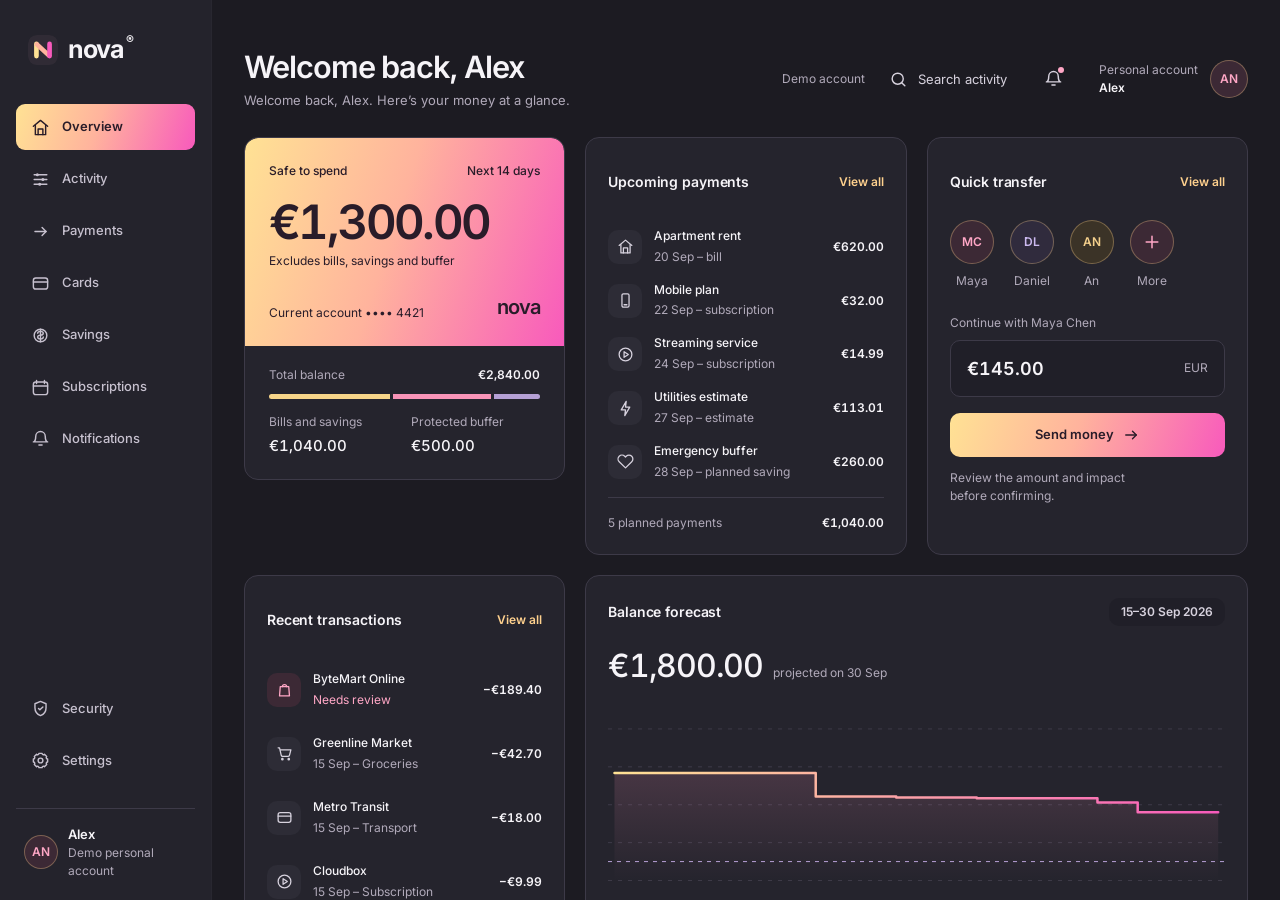
==== commit 7b67362d: "Complete the prototype's workflows on a session-storage demo store Every control now does something " ====
--- a/app.html
+++ b/app.html
@@ -7,8 +7,8 @@
   <meta name="description" content="Nova personal banking and money-planning portfolio prototype centered on Money Horizon and safe-to-spend decisions.">
   <title>Nova — Personal Banking & Money Planning</title>
   <link rel="icon" href="assets/nova-mark.svg" type="image/svg+xml">
-  <link rel="preload" href="assets/nova-current-renderer.js?v=charcoal-1" as="script">
-  <link rel="stylesheet" href="assets/nova-current.css?v=charcoal-1">
+  <link rel="preload" href="assets/nova-current-renderer.js?v=charcoal-2" as="script">
+  <link rel="stylesheet" href="assets/nova-current.css?v=charcoal-2">
   <link rel="stylesheet" href="assets/nova-motion.css?v=20260917-2">
 </head>
 <body class="product-body">
@@ -26,11 +26,14 @@
       'use strict';
       try {
         const screen = new URLSearchParams(location.search).get('screen');
-        if (screen === 'card-frozen') localStorage.setItem('nova_card_frozen', 'true');
+        if (screen === 'card-frozen') sessionStorage.setItem('nova_card_frozen', 'true');
       } catch {}
     })();
   </script>
-  <script src="assets/nova-current-renderer.js?v=charcoal-1" defer></script>
+  <script src="assets/nova-demo-data.js" defer></script>
+  <script src="assets/nova-store.js" defer></script>
+  <script src="assets/nova-workflows.js" defer></script>
+  <script src="assets/nova-current-renderer.js?v=charcoal-2" defer></script>
   <script src="assets/nova-motion.js?v=20260917-2" defer></script>
   <script src="assets/nova-current-state.js" defer></script>
   <script src="assets/nova-phase3-clarity.js" defer></script>
--- a/assets/nova-current.css
+++ b/assets/nova-current.css
@@ -1084,3 +1084,110 @@
  .is-forecast-error .nova-accounts-card{grid-column:1/5;grid-row:3}.is-forecast-error .nova-spending-card{grid-column:5/10;grid-row:3}.is-forecast-error .nova-savings-card{grid-column:10/13;grid-row:3}
 }
 /* ===== END P2.1B CSS SOURCE: assets/nova-ui/screens.css ===== */
+
+/* ===== P2.1B CSS SOURCE: assets/nova-ui/workflows.css ===== */
+/* Nova UI — workflow layer (payees, scheduled transfers, dispute drafts, goal,
+   card, subscription, notification, device and demo-data actions).
+   Reuses the shared surface, row, button, field and dialog system; only adds
+   layout for lists, inline states and feedback. Owner: assets/nova-workflows.js. */
+
+/* ---------- Page and list layout ---------- */
+.main-wrap.nova-wf-page{max-width:var(--form-max)}
+.main-wrap.nova-wf-page.task-shell{max-width:var(--single-panel-max)}
+.nova-wf-lede{max-width:64ch;margin-top:var(--s-1);font-size:var(--t-sm)}
+.nova-wf-layout{display:grid;gap:var(--layout-gap)}
+@media(min-width:1024px){.nova-wf-layout.has-aside{grid-template-columns:minmax(0,1fr) var(--context-width);align-items:start}}
+.nova-wf-card .v3-section-title{display:flex;align-items:center;justify-content:space-between;gap:var(--s-3);margin-bottom:var(--s-2)}
+.nova-wf-search{display:flex;align-items:center;gap:var(--s-2);margin:var(--s-2) 0 var(--s-3)}
+.nova-wf-search .input{flex:1;min-width:0}
+.nova-wf-list{display:flex;flex-direction:column}
+.nova-wf-row{display:flex;align-items:center;gap:var(--s-3);min-height:var(--row-height);padding:var(--s-2) 0;color:var(--ink)}
+.nova-wf-row + .nova-wf-row{border-top:1px solid var(--hairline)}
+.nova-wf-row-main{display:flex;align-items:center;gap:var(--s-3);flex:1;min-width:0;min-height:48px;color:var(--ink)}
+.nova-wf-row-main:hover strong{color:var(--accent)}
+.nova-wf-row-main > span:last-child{min-width:0}
+.nova-wf-row strong{display:block;font-weight:600;line-height:1.3;overflow-wrap:anywhere}
+.nova-wf-row small{display:block;margin-top:1px;color:var(--ink-3);line-height:1.35;overflow-wrap:anywhere}
+.nova-wf-row b{flex:none;font-weight:600}
+.nova-wf-row .nova-wf-row-actions{display:flex;flex:none;gap:var(--s-2)}
+.nova-wf-avatar{display:grid;flex:none;place-items:center;width:40px;height:40px;border-radius:var(--r-icon);background:var(--lavender-soft);color:var(--lavender-ink);font-size:var(--t-sm);font-weight:700}
+.nova-wf-date{display:grid;flex:none;place-items:center;width:48px;min-height:48px;border-radius:var(--r-icon);background:var(--butter-soft);color:var(--butter-ink);font-size:var(--t-xs);font-weight:700;line-height:1.15;text-align:center}
+.nova-wf-date span{display:block;font-size:var(--t-md)}
+.nova-wf-small-btn{display:inline-flex;align-items:center;justify-content:center;min-height:44px;padding:0 var(--s-3);border:0;border-radius:var(--r-pill);background:var(--surface-2);color:var(--ink);font-size:var(--t-sm);font-weight:600;cursor:pointer}
+.nova-wf-small-btn:hover{background:var(--fill-strong);color:var(--ink)}
+.nova-wf-small-btn.is-risk{color:var(--risk-ink)}
+.nova-wf-section-gap{margin-top:var(--layout-gap)}
+.nova-wf-group-label{margin:var(--s-4) 0 var(--s-1);color:var(--ink-3);font-size:var(--t-xs);font-weight:600;letter-spacing:.04em;text-transform:uppercase}
+
+/* ---------- Detail actions ---------- */
+.nova-wf-actions{display:flex;flex-wrap:wrap;gap:var(--s-2);margin-top:var(--s-5)}
+.nova-wf-actions .btn{flex:1 1 160px}
+.nova-wf-boundary{margin-top:var(--s-4);padding:var(--s-3) var(--s-4);border-radius:var(--r-inner);background:var(--fill);color:var(--ink-2);font-size:var(--t-sm);line-height:1.45}
+.nova-wf-boundary strong{color:var(--ink)}
+
+/* ---------- Inline states: loading, empty, error ---------- */
+.nova-wf-skeleton{display:flex;flex-direction:column;gap:var(--s-3);padding:var(--s-2) 0}
+.nova-wf-skeleton i{display:block;height:48px;border-radius:var(--r-inner);background:linear-gradient(90deg,var(--surface-2),var(--fill-strong),var(--surface-2));background-size:200% 100%;animation:nova-wf-shimmer 1.4s linear infinite}
+@keyframes nova-wf-shimmer{to{background-position:-200% 0}}
+@media (prefers-reduced-motion:reduce){.nova-wf-skeleton i{animation:none}}
+.nova-wf-empty{padding:var(--s-6) var(--s-5);border-radius:var(--r-inner);background:var(--surface-2);text-align:center}
+.nova-wf-empty strong{display:block;color:var(--ink);font-size:var(--t-md)}
+.nova-wf-empty p{max-width:48ch;margin:var(--s-2) auto 0;font-size:var(--t-sm)}
+.nova-wf-empty .btn,.nova-wf-empty .nova-wf-small-btn{margin-top:var(--s-4)}
+.nova-wf-alert{display:flex;flex-wrap:wrap;align-items:center;gap:var(--s-2) var(--s-3);margin-top:var(--s-3);padding:var(--s-3) var(--s-4);border-radius:var(--r-inner);background:var(--risk-soft);color:var(--risk-ink);font-size:var(--t-sm);line-height:1.45}
+.nova-wf-alert strong{display:block;color:var(--risk-ink)}
+.nova-wf-alert > div{flex:1 1 220px;min-width:0}
+.nova-wf-alert p{margin:0;color:var(--ink-2)}
+.nova-wf-alert button{flex:none}
+.nova-wf-note{margin-top:var(--s-3);padding:var(--s-3) var(--s-4);border-radius:var(--r-inner);background:var(--mint-soft);color:var(--mint-ink);font-size:var(--t-sm)}
+.nova-wf-note.is-warning{background:var(--butter-soft);color:var(--butter-ink)}
+
+/* ---------- Busy buttons ---------- */
+.btn[aria-busy="true"],.nova-wf-small-btn[aria-busy="true"]{position:relative;cursor:progress}
+.btn[aria-busy="true"]::after,.nova-wf-small-btn[aria-busy="true"]::after{content:"";width:14px;height:14px;margin-left:var(--s-2);border:2px solid currentColor;border-right-color:transparent;border-radius:50%;animation:nova-wf-spin .8s linear infinite}
+@keyframes nova-wf-spin{to{transform:rotate(360deg)}}
+@media (prefers-reduced-motion:reduce){.btn[aria-busy="true"]::after,.nova-wf-small-btn[aria-busy="true"]::after{animation:none}}
+
+/* ---------- Dialog forms ---------- */
+.dialog form > .field:first-of-type{margin-top:var(--s-3)}
+.dialog select.input,.nova-wf-page select.input,.v3-settings-page select.input{appearance:none;padding-right:36px;background-image:linear-gradient(45deg,transparent 50%,var(--ink-3) 50%),linear-gradient(135deg,var(--ink-3) 50%,transparent 50%);background-position:calc(100% - 18px) 50%,calc(100% - 13px) 50%;background-size:5px 5px;background-repeat:no-repeat}
+.dialog textarea.input{min-height:96px;padding-top:var(--s-3);resize:vertical}
+.nova-wf-choices{display:flex;flex-direction:column;gap:var(--s-2);margin:var(--s-3) 0 0;padding:0;border:0}
+.nova-wf-choices legend{margin-bottom:var(--s-2);color:var(--ink-2);font-size:var(--t-sm);font-weight:600}
+.nova-wf-choice{display:flex;align-items:flex-start;gap:var(--s-3);min-height:48px;padding:var(--s-3);border-radius:var(--r-inner);background:var(--fill);color:var(--ink);cursor:pointer}
+.nova-wf-choice input{flex:none;width:18px;height:18px;margin:2px 0 0;accent-color:var(--accent)}
+.nova-wf-choice small{display:block;color:var(--ink-3)}
+.nova-wf-check{display:flex;align-items:flex-start;gap:var(--s-3);margin-top:var(--s-4);color:var(--ink-2);font-size:var(--t-sm);cursor:pointer}
+.nova-wf-check input{flex:none;width:18px;height:18px;margin:2px 0 0;accent-color:var(--accent)}
+.nova-wf-pin{margin:var(--s-3) 0;padding:var(--s-4);border-radius:var(--r-inner);background:var(--fill);text-align:center}
+.nova-wf-pin strong{display:block;font-family:var(--font-mono);font-size:32px;letter-spacing:.35em}
+.nova-wf-pin small{color:var(--ink-3)}
+
+/* ---------- Toasts (shared by every runtime) ---------- */
+.toast,.v3-toast{position:fixed;left:50%;bottom:calc(88px + env(safe-area-inset-bottom));z-index:10100;width:max-content;max-width:min(520px,calc(100vw - 32px));padding:var(--s-3) var(--s-4);border:1px solid var(--hairline-strong);border-radius:var(--r-inner);background:var(--surface-2);color:var(--ink);font-size:var(--t-sm);line-height:1.45;box-shadow:var(--shadow-float);transform:translateX(-50%)}
+.v3-toast:not(.show){display:none}
+@media(min-width:1200px){.toast,.v3-toast{bottom:24px}}
+
+/* ---------- Notifications, payees link, settings demo panel ---------- */
+.notification-item.is-unread strong::after{content:"";display:inline-block;width:8px;height:8px;margin-left:var(--s-2);border-radius:50%;background:var(--accent);vertical-align:middle}
+.nova-wf-inbox-tools{display:flex;flex-wrap:wrap;align-items:center;gap:var(--s-2)}
+.nova-wf-preview-actions{display:flex;flex-wrap:wrap;gap:var(--s-2);margin-top:var(--s-4)}
+.nova-bell-chip[data-unread="0"] i,.icon-btn[data-unread="0"] .notification-dot{display:none}
+.v4-manage-link{display:inline-flex;align-items:center;gap:var(--s-2);min-height:44px;margin-top:var(--s-2);font-size:var(--t-sm);font-weight:600}
+.v4-manage-link svg{width:16px;height:16px}
+.nova-wf-demo-controls{display:grid;gap:var(--s-3);margin-top:var(--s-2)}
+.nova-wf-demo-controls .field{margin-top:0}
+.nova-wf-inline-link{display:inline-flex;align-items:center;min-height:44px;font-size:var(--t-sm);font-weight:600}
+
+/* ---------- Taste-check fixes ---------- */
+.nova-wf-empty{padding:var(--s-6)}
+.nova-wf-page dd a,.nova-wf-note a{text-decoration:underline;text-underline-offset:2px}
+.nova-wf-card-services{order:6;grid-column:1/-1;width:100%}
+.v3-devices-card .v3-device-row{flex-wrap:wrap}
+.v3-devices-card .v3-device-row > .nova-wf-row-actions{display:flex;flex:0 0 auto;gap:var(--s-1)}
+@media(max-width:479px){.v3-devices-card .v3-device-row > .nova-wf-row-actions{flex-basis:100%;padding-left:52px}}
+.subscription-schedule .ledger-row > div{min-width:0}
+.subscription-schedule .list-title,.subscription-schedule .list-sub{overflow-wrap:anywhere}
+@media(max-width:359px){.subscription-schedule{padding:var(--s-4)}.subscription-schedule .ledger-row{gap:var(--s-1)}}
+.savings-account-details:not([open]) > :not(summary){display:none}
+/* ===== END P2.1B CSS SOURCE: assets/nova-ui/workflows.css ===== */
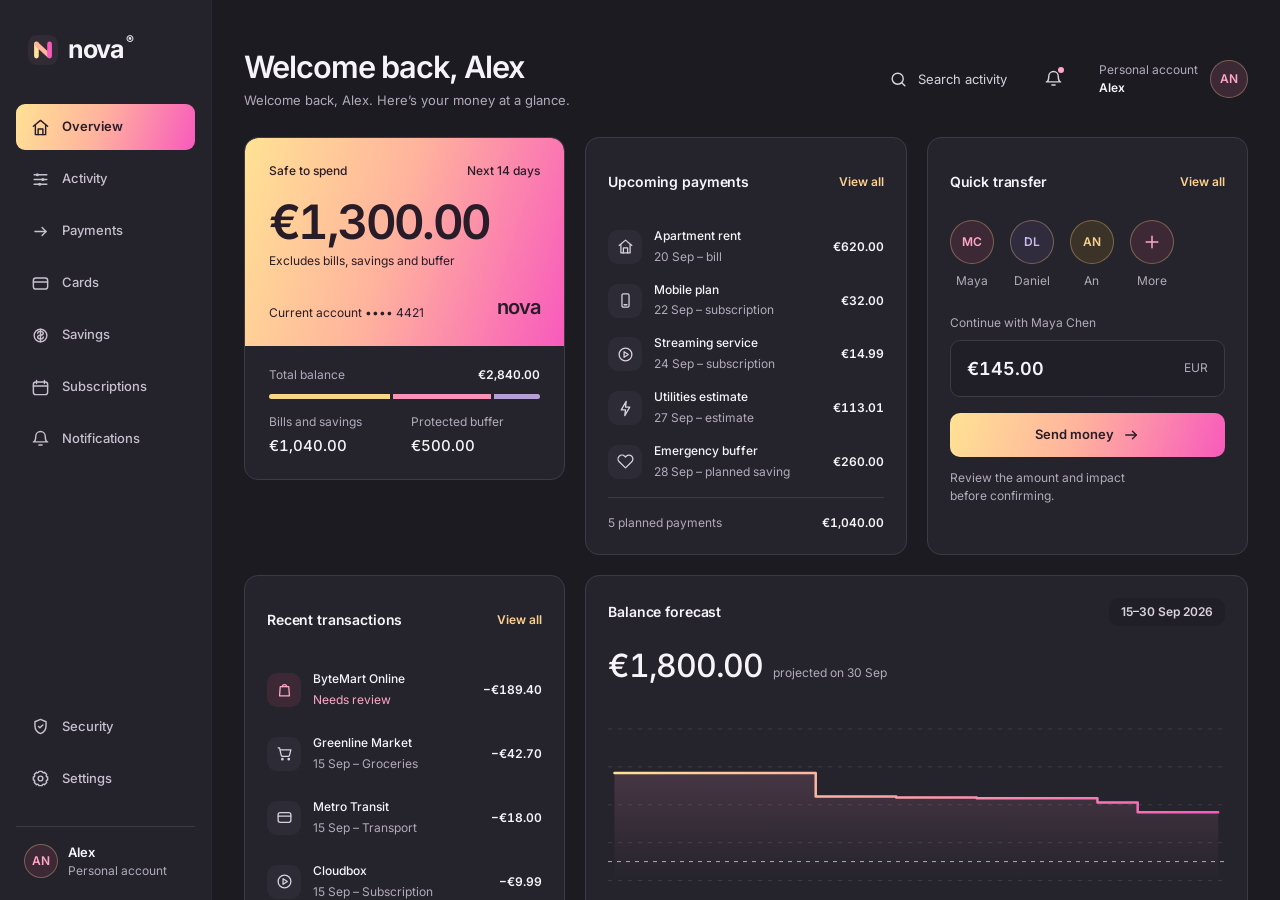
==== commit 0ef64deb: "Polish Nova into a real product: no prototype signals, hidden demo tools, signed-in entry - Rewrite " ====
--- a/app.html
+++ b/app.html
@@ -4,7 +4,7 @@
   <meta charset="utf-8">
   <meta name="viewport" content="width=device-width, initial-scale=1, viewport-fit=cover">
   <meta name="theme-color" content="#1c1b22">
-  <meta name="description" content="Nova personal banking and money-planning portfolio prototype centered on Money Horizon and safe-to-spend decisions.">
+  <meta name="description" content="Nova personal banking: see what is safe to spend, send money, manage cards and grow savings.">
   <title>Nova — Personal Banking & Money Planning</title>
   <link rel="icon" href="assets/nova-mark.svg" type="image/svg+xml">
   <link rel="preload" href="assets/nova-current-renderer.js?v=charcoal-2" as="script">
@@ -15,17 +15,18 @@
   <a class="skip-link" href="#main">Skip to main content</a>
   <div id="app" class="app-root">
     <main id="main" class="loading-shell" tabindex="-1">
-      <p class="eyebrow">Nova, prototype data</p>
+      <p class="eyebrow">Nova</p>
       <h1>Loading your money view…</h1>
-      <p>If this message remains visible, open <a href="prototype.html">Prototype index</a>.</p>
+      <p>If this message stays visible, <a href="app.html?screen=home">reload Nova</a>.</p>
     </main>
   </div>
-  <noscript><div class="noscript">Nova’s interactive product flow needs JavaScript. The prototype index remains available at <a href="prototype.html">prototype.html</a>.</div></noscript>
+  <noscript><div class="noscript">Nova needs JavaScript. Turn it on in your browser settings, then reload this page.</div></noscript>
   <script>
     (() => {
       'use strict';
       try {
         const screen = new URLSearchParams(location.search).get('screen');
+        if (sessionStorage.getItem('nova_signed_out') === '1' && !['onboarding', 'kyc'].includes(screen)) location.replace('signin.html');
         if (screen === 'card-frozen') sessionStorage.setItem('nova_card_frozen', 'true');
       } catch {}
     })();
@@ -39,5 +40,6 @@
   <script src="assets/nova-phase3-clarity.js" defer></script>
   <script src="assets/nova-d02-truth-boundary.js" defer></script>
   <script src="assets/state-lab-launcher.js" defer></script>
+  <script src="assets/nova-product-shell.js" defer></script>
 </body>
 </html>
--- a/assets/nova-current.css
+++ b/assets/nova-current.css
@@ -1190,4 +1190,16 @@
 .subscription-schedule .list-title,.subscription-schedule .list-sub{overflow-wrap:anywhere}
 @media(max-width:359px){.subscription-schedule{padding:var(--s-4)}.subscription-schedule .ledger-row{gap:var(--s-1)}}
 .savings-account-details:not([open]) > :not(summary){display:none}
+
+/* Footer credit line and hidden demo tools (assets/nova-product-shell.js) */
+.nova-credit{padding:var(--s-6) var(--s-5);text-align:center}
+.nova-credit p{font-size:var(--t-xs);color:var(--ink-3)}
+.nova-demo-tools{position:fixed;z-index:60;right:16px;bottom:calc(88px + env(safe-area-inset-bottom));max-width:min(300px,calc(100vw - 32px));background:var(--surface);border:1px solid var(--hairline-strong);border-radius:var(--r-card);box-shadow:var(--shadow-float);font-size:var(--t-sm);color:var(--ink-2)}
+@media (min-width:900px){.nova-demo-tools{bottom:16px}}
+.nova-demo-tools summary{cursor:pointer;padding:8px 14px;min-height:36px;display:flex;align-items:center;font-weight:600;color:var(--ink-2);list-style:none}
+.nova-demo-tools summary::-webkit-details-marker{display:none}
+.nova-demo-tools summary:focus-visible{outline:2px solid var(--focus);outline-offset:2px;border-radius:var(--r-card)}
+.nova-demo-tools-body{display:grid;gap:var(--s-2);padding:0 14px 14px}
+.nova-demo-tools-body select,.nova-demo-tools-button{min-height:var(--control-height);border:1px solid var(--hairline-strong);border-radius:var(--r-inner);background:var(--fill);color:var(--ink);padding:0 10px}
+.nova-demo-tools-body p{font-size:var(--t-xs)}
 /* ===== END P2.1B CSS SOURCE: assets/nova-ui/workflows.css ===== */
